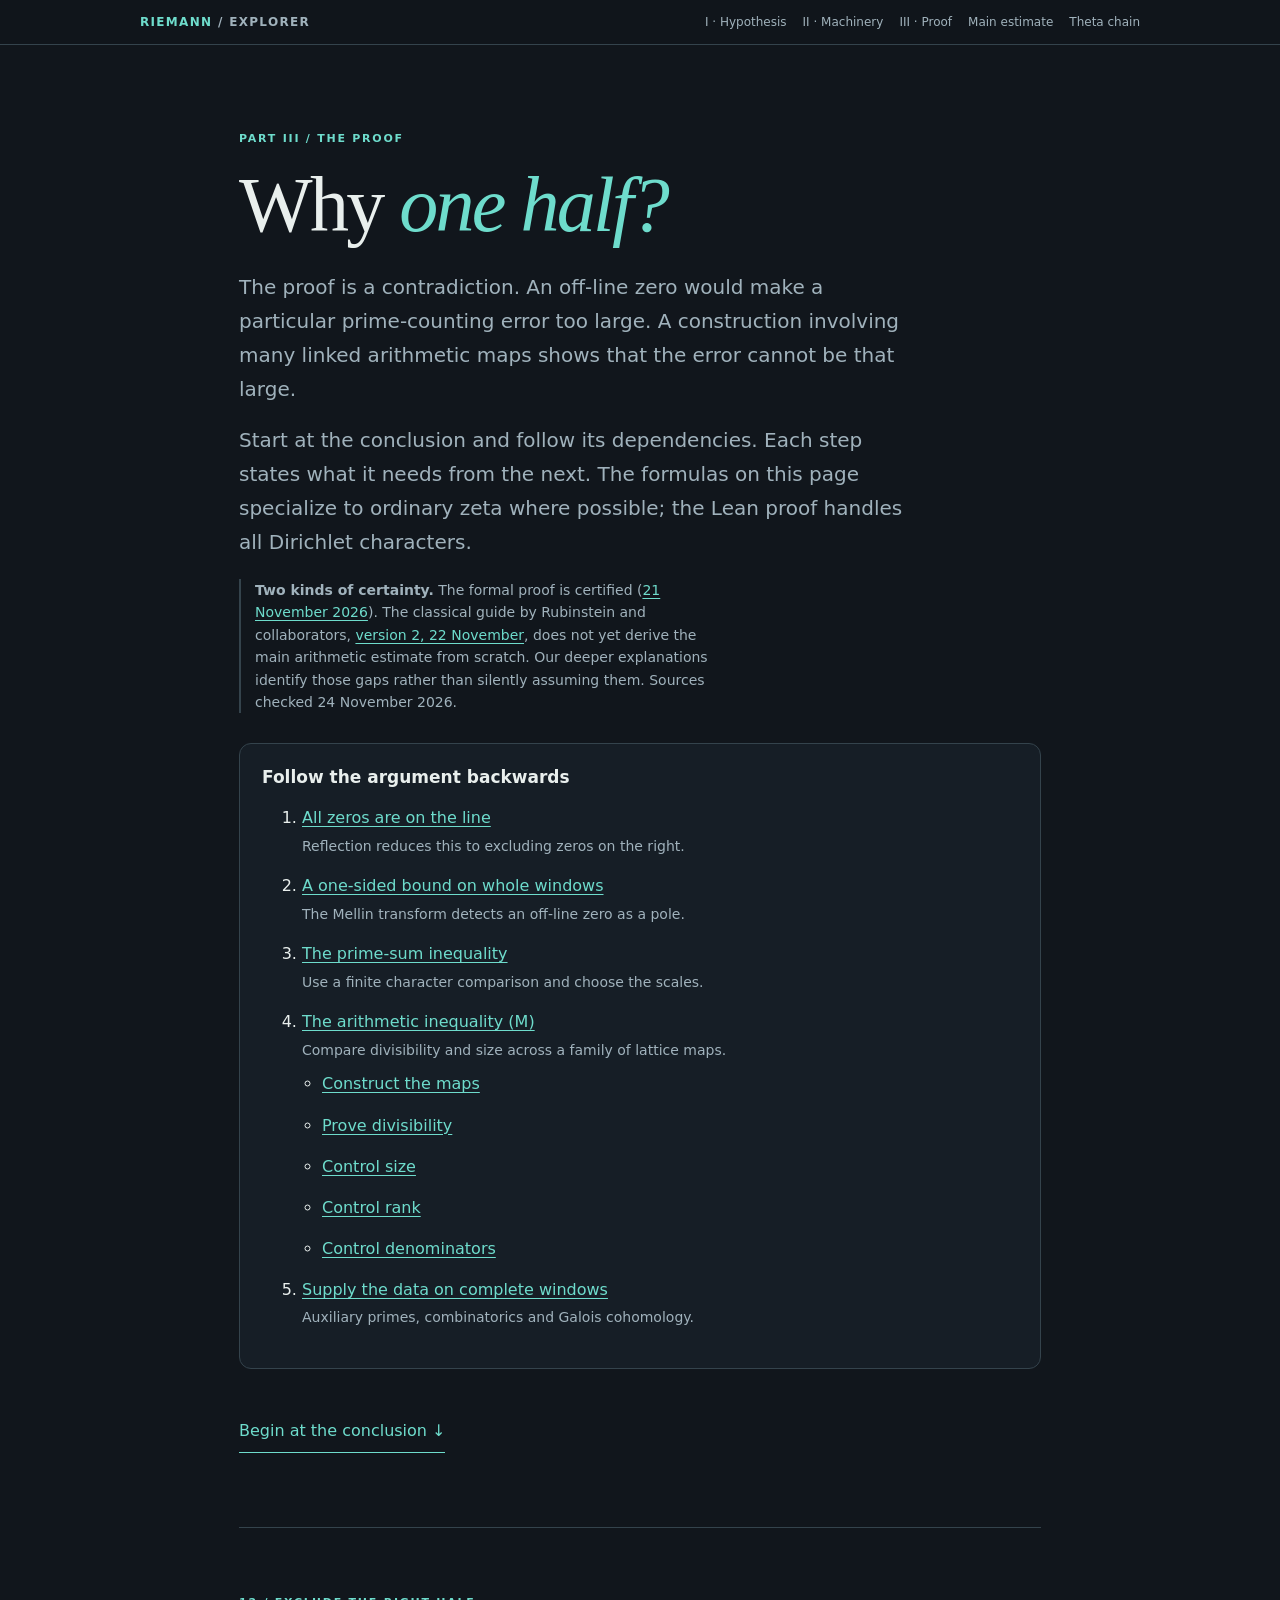
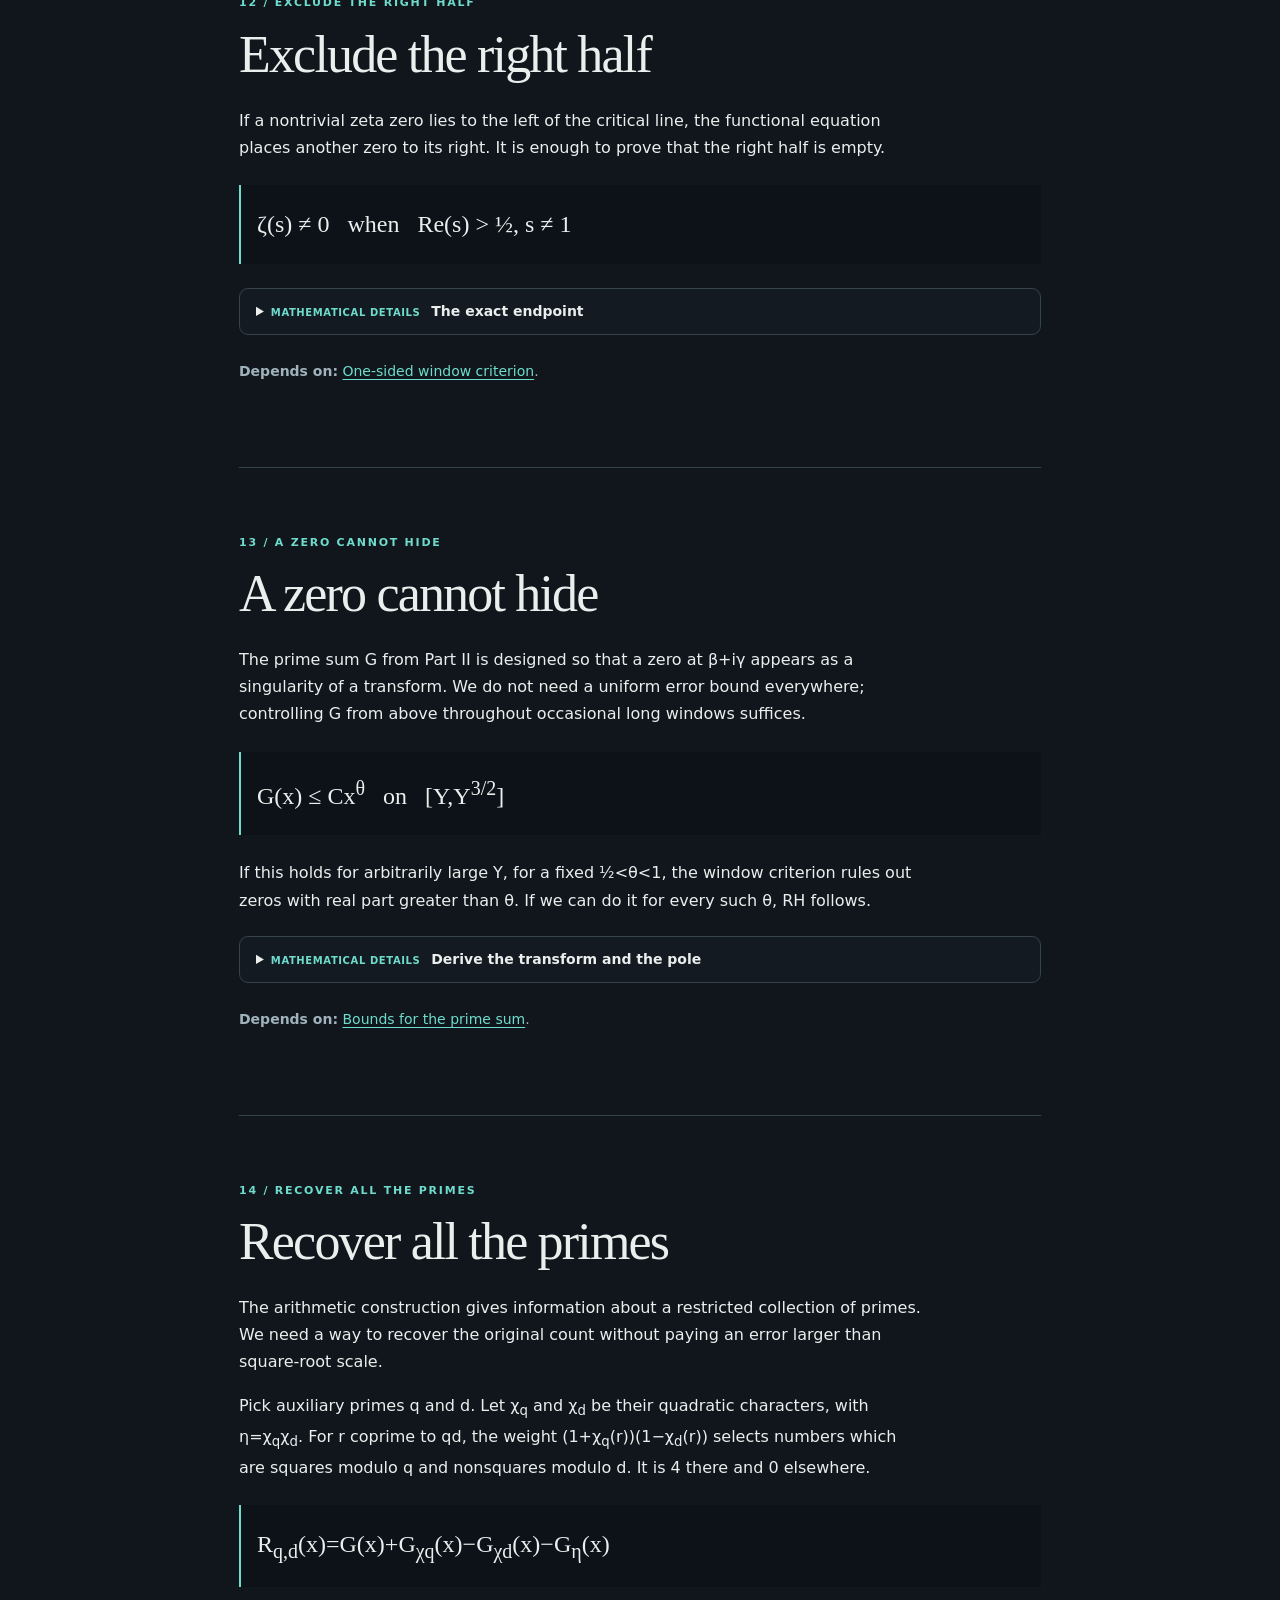
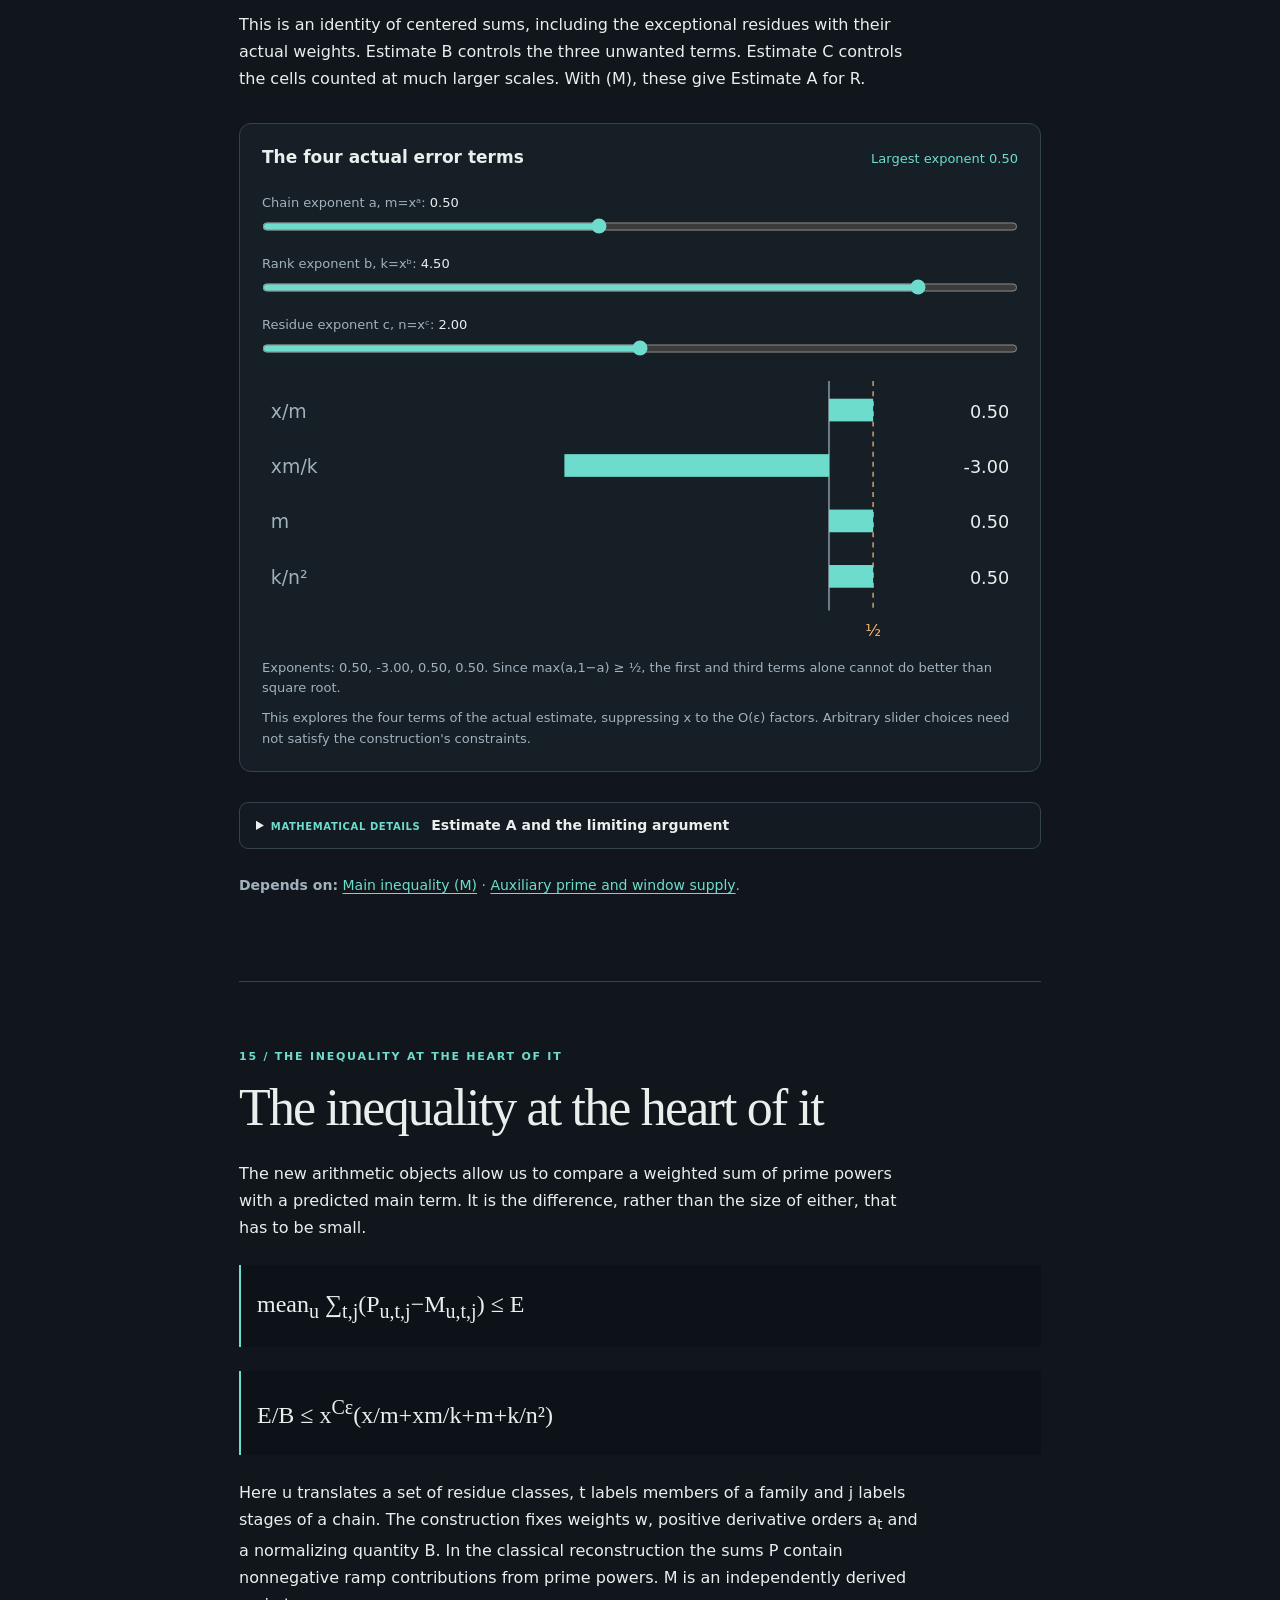
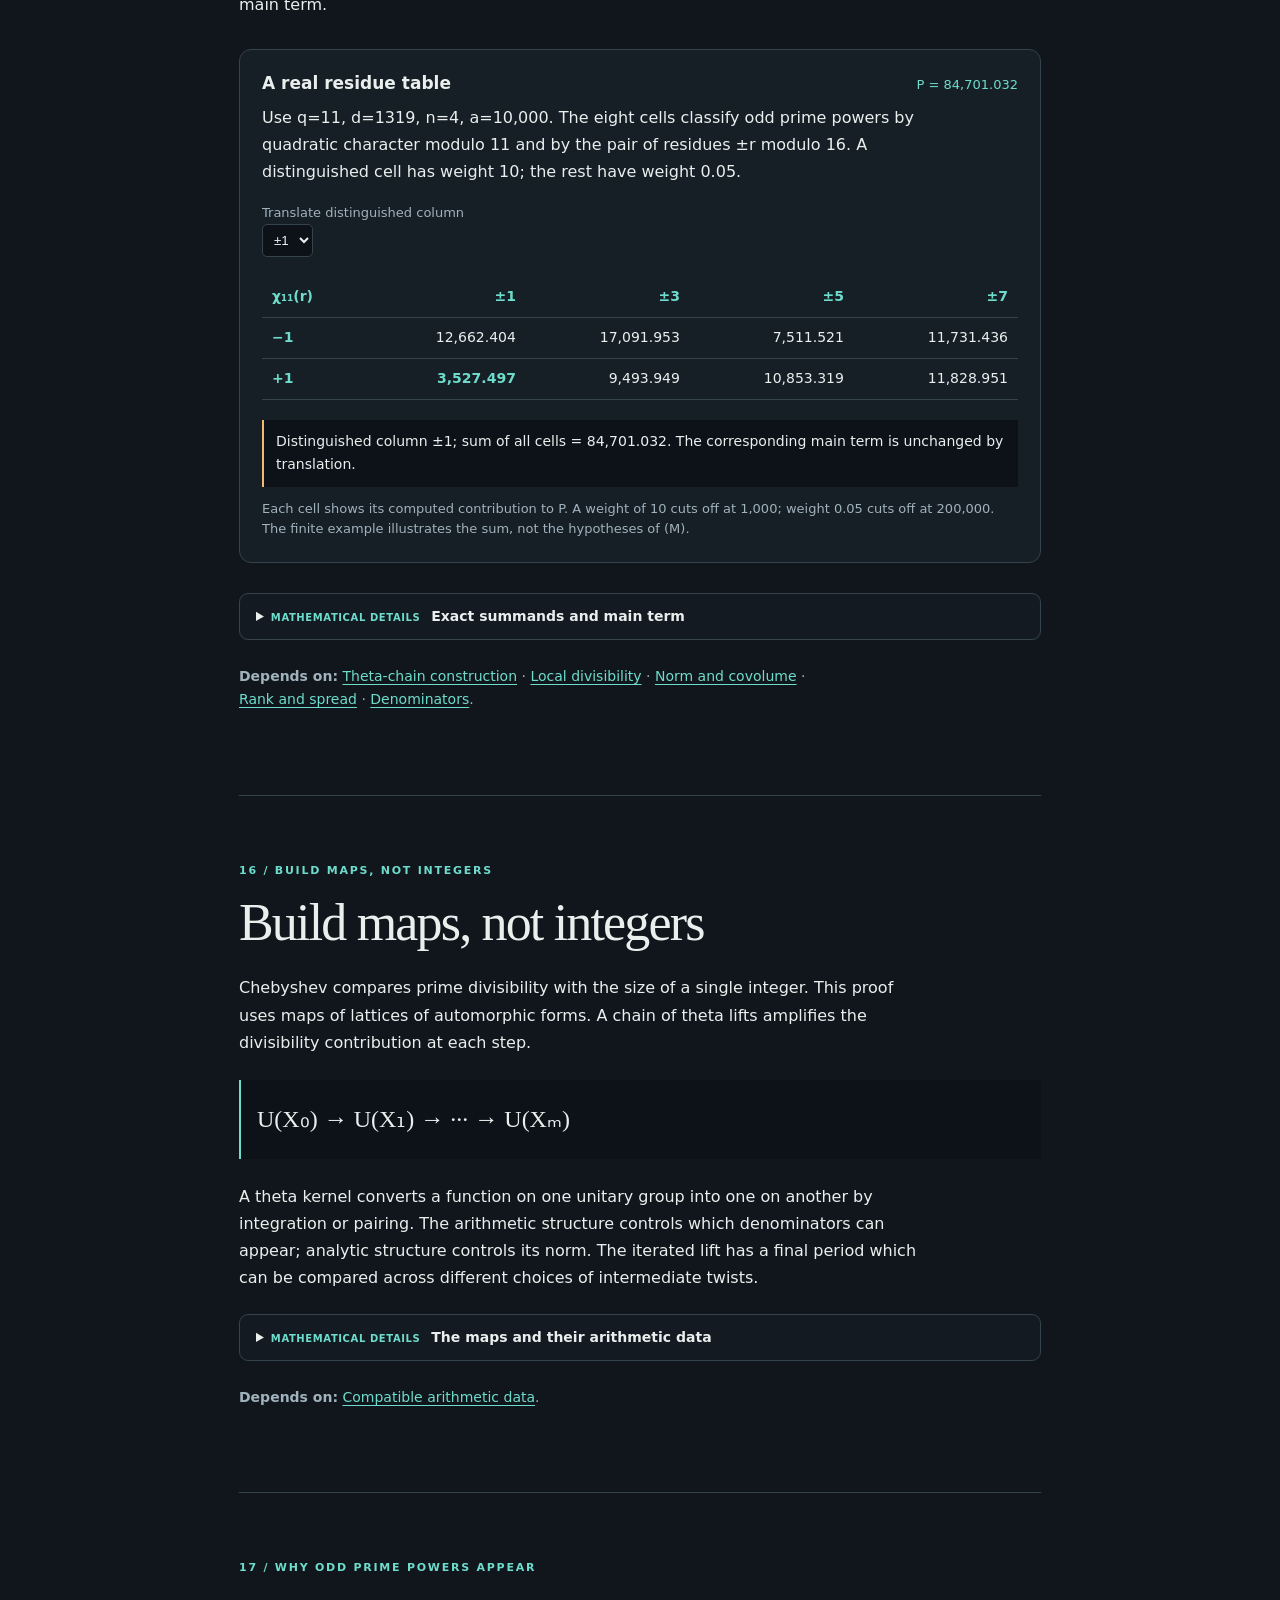
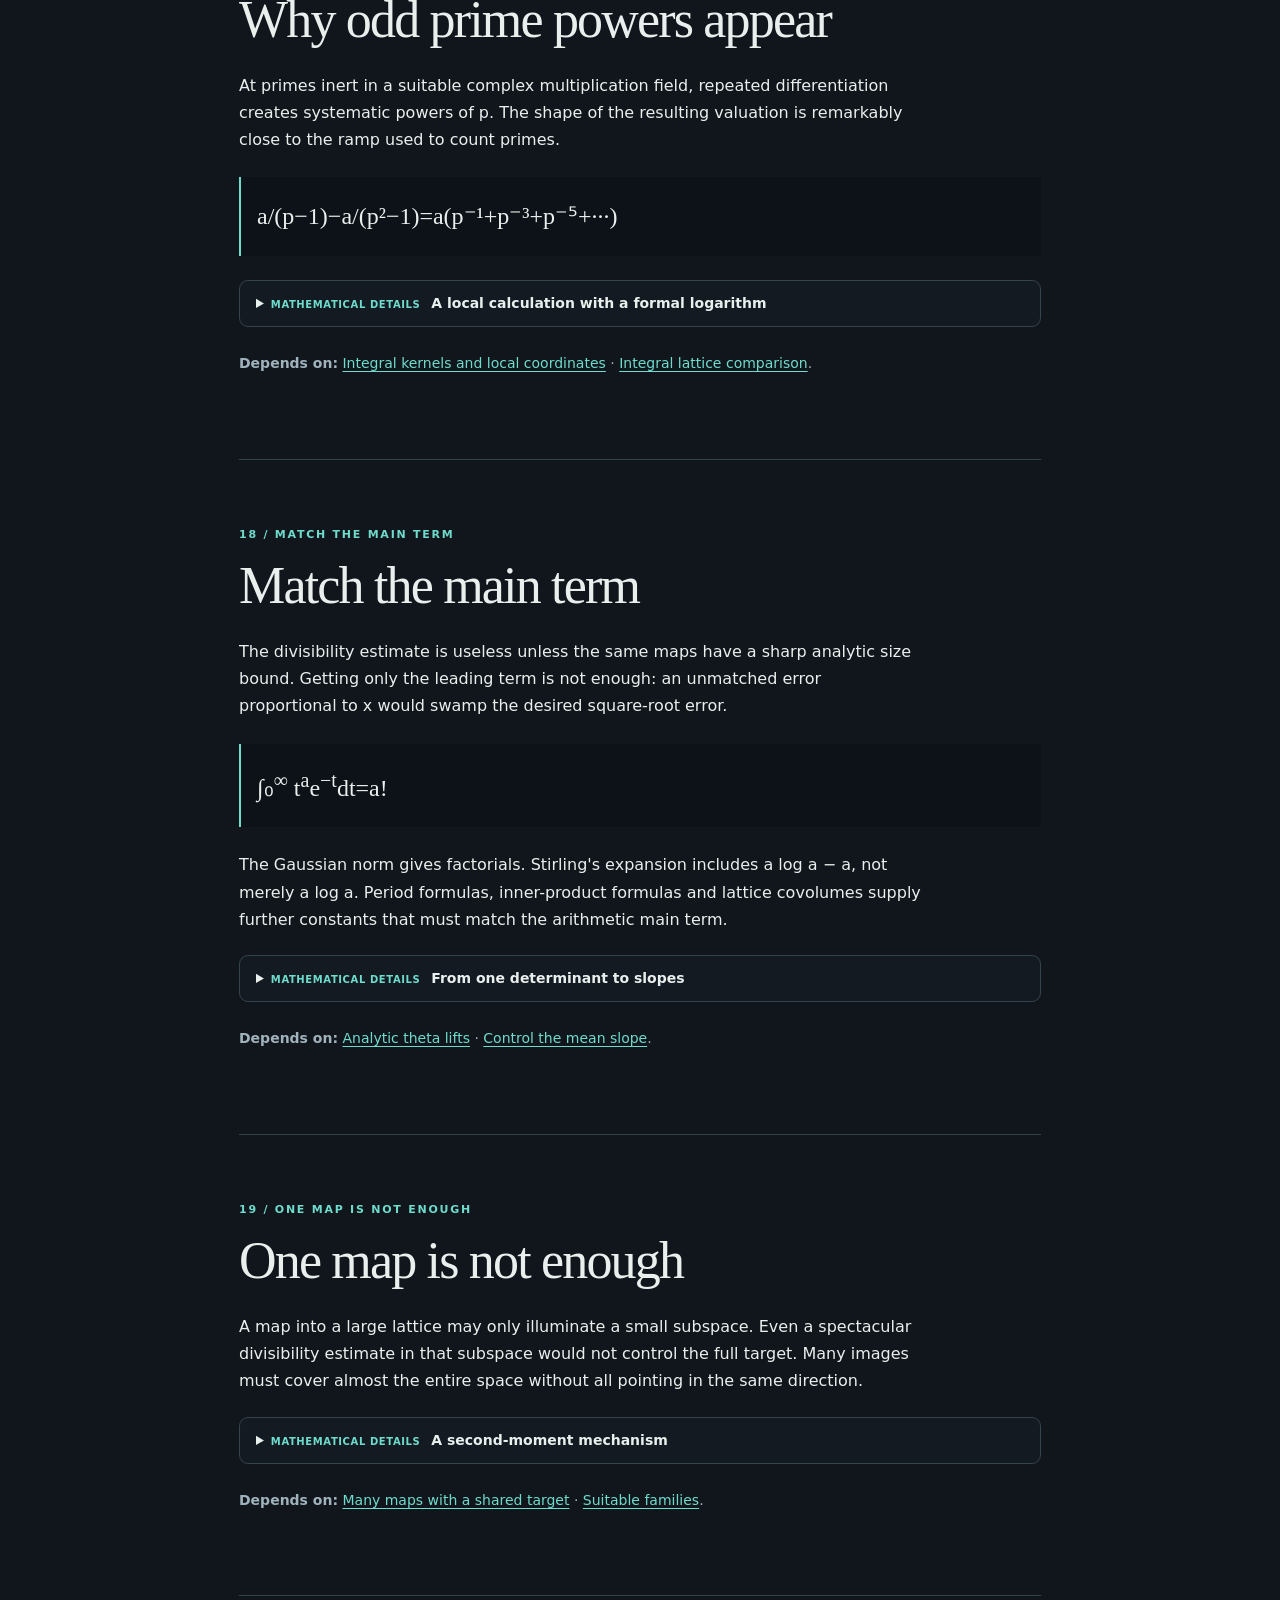
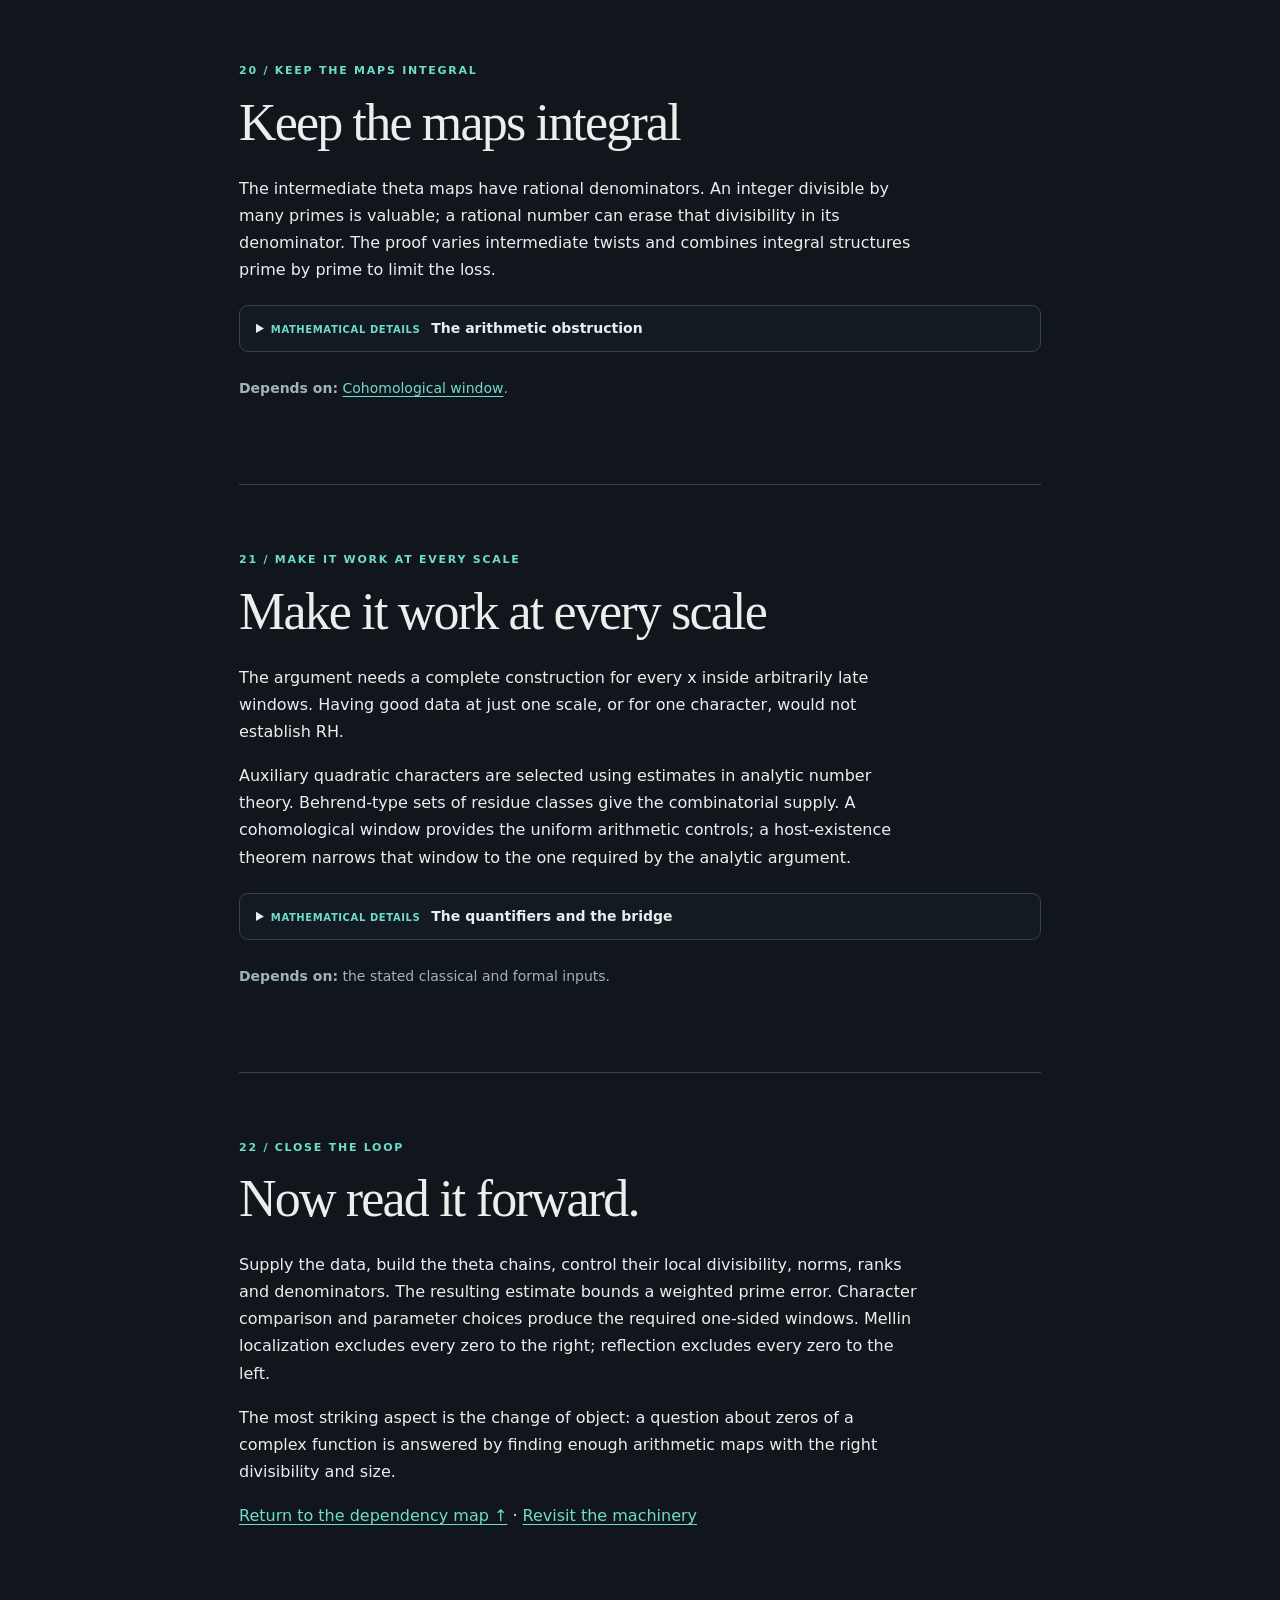
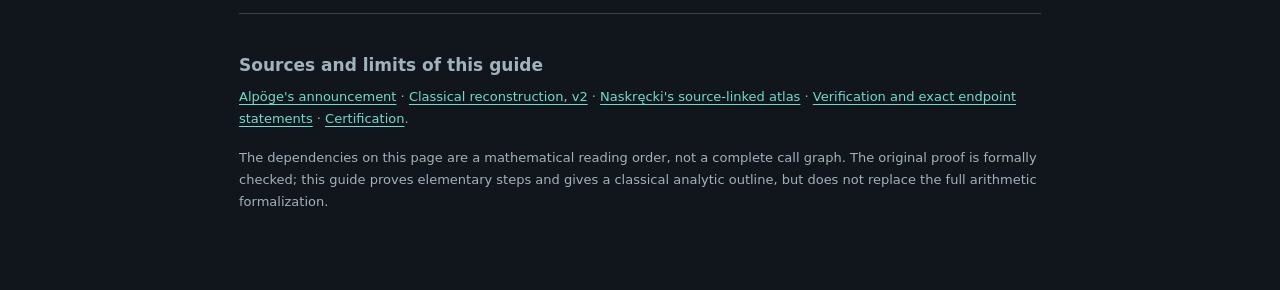
==== argument.html @ 4f03b00e "Focus on certified proof and add nested Phase III argument explorer" ====
<!DOCTYPE html><html lang="en"><head><meta charset="utf-8"><meta name="viewport" content="width=device-width,initial-scale=1"><meta name="theme-color" content="#11161c"><title>Riemann — The proof</title><link rel="stylesheet" href="./style.css"></head><body><header class="top"><a class="brand" href="./index.html">RIEMANN<span> / EXPLORER</span></a><nav aria-label="Proof chapters"><a href="./index.html">I · Hypothesis</a><a href="./proof.html">II · Machinery</a><a href="#route">III · Proof</a><a href="#comparison">Main estimate</a><a href="#theta-chain">Theta chain</a></nav></header><main>
<section class="hero" id="route"><div class="eyebrow">PART III / THE PROOF</div><h1>Why <em>one half?</em></h1><p>The proof is a contradiction. An off-line zero would make a particular prime-counting error too large. A construction involving many linked arithmetic maps shows that the error cannot be that large.</p><p>Start at the conclusion and follow its dependencies. Each step states what it needs from the next. The formulas on this page specialize to ordinary zeta where possible; the Lean proof handles all Dirichlet characters.</p><div class="reading-guide"><p><strong>Two kinds of certainty.</strong> The formal proof is certified (<a href="https://leanprover-community.github.io/blog/posts/riemann-hypothesis/">21 November 2026</a>). The classical guide by Rubinstein and collaborators, <a href="https://www.math.uwaterloo.ca/~mrubinst/alpoge_claude_grh/zeta-paper_v2.pdf">version 2, 22 November</a>, does not yet derive the main arithmetic estimate from scratch. Our deeper explanations identify those gaps rather than silently assuming them. Sources checked 24 November 2026.</p></div>
<div class="lab" id="dependency-map"><h3>Follow the argument backwards</h3><ol class="proof-route"><li><a href="#conclusion">All zeros are on the line</a><p>Reflection reduces this to excluding zeros on the right.</p></li><li><a href="#window">A one-sided bound on whole windows</a><p>The Mellin transform detects an off-line zero as a pole.</p></li><li><a href="#comparison">The prime-sum inequality</a><p>Use a finite character comparison and choose the scales.</p></li><li><a href="#main-inequality">The arithmetic inequality (M)</a><p>Compare divisibility and size across a family of lattice maps.</p><ul><li><a href="#theta-chain">Construct the maps</a></li><li><a href="#local-gain">Prove divisibility</a></li><li><a href="#size">Control size</a></li><li><a href="#rank">Control rank</a></li><li><a href="#denominators">Control denominators</a></li></ul></li><li><a href="#hosts">Supply the data on complete windows</a><p>Auxiliary primes, combinatorics and Galois cohomology.</p></li></ol></div><a class="begin" href="#conclusion">Begin at the conclusion ↓</a></section>
<section id="conclusion"><div class="eyebrow">12 / EXCLUDE THE RIGHT HALF</div><h2>Exclude the right half</h2><p>If a nontrivial zeta zero lies to the left of the critical line, the functional equation places another zero to its right. It is enough to prove that the right half is empty.</p><div class="equation">ζ(s) ≠ 0 &nbsp; when &nbsp; Re(s) &gt; ½, s ≠ 1</div><details class="depth"><summary><span class="depth-tag">Mathematical details</span> The exact endpoint</summary><div class="depth-content"><p>The completed function ξ(s)=½s(s−1)π<sup>−s/2</sup>Γ(s/2)ζ(s) obeys ξ(s)=ξ(1−s). Its zeros are precisely the nontrivial zeros of ζ. Nonvanishing on the right therefore forces Re(s)=½. For Dirichlet functions the functional equation pairs a character with its conjugate. Imprimitive functions differ by finitely many factors 1−χ(p)p<sup>−s</sup>; these cannot vanish for Re(s)&gt;0 because |χ(p)p<sup>−s</sup>|&lt;1.</p><p>The five exported statements and their exact scope are recorded by <a href="https://math.mit.edu/~drew/grh/">Sutherland</a>. They do not establish GRH for all automorphic L-functions.</p><details class="derivation source"><summary>Lean declarations and review status</summary><div class="depth-content"><p><a href="https://github.com/leanprover-community/riemann-hypothesis/blob/40e56bab026552e089d7afcfeff08d2defb9c005/src/Main.lean#L4-L4"><code>riemannHypothesis</code> ↗</a><br><span class="fine">Checked by two kernels — reading project's audit.</span></p><pre>theorem riemannHypothesis : RiemannHypothesis</pre><p><a href="https://github.com/leanprover-community/riemann-hypothesis/blob/40e56bab026552e089d7afcfeff08d2defb9c005/src/Formalism/GammaFactorNonvanishing/RhOfRight.lean#L5-L62"><code>Formalism.VW.rh_of_right</code> ↗</a><br><span class="fine">Kernel-checked at the archive pin — reading project's audit.</span></p><pre>theorem Formalism.VW.rh_of_right (hz : ∀ s : ℂ, 1 / 2 &lt; s.re → s ≠ 1 → riemannZeta s ≠ 0) : RiemannHypothesis</pre><p><a href="https://github.com/leanprover-community/riemann-hypothesis/blob/40e56bab026552e089d7afcfeff08d2defb9c005/src/Development/AutomorphicArithmetic/CharacterBoxes/ClaimStrip.lean#L7-L21"><code>Claim.factor_ne_zero</code> ↗</a><br><span class="fine">Inside a checked closure — reading project's audit.</span></p><pre>theorem factor_ne_zero {M : ℕ} (ψ : DirichletCharacter ℂ M) {s : ℂ} (hs : 0 &lt; s.re) (p : ℕ)
    (hp : p.Prime) : (1 : ℂ) - ψ p * (p : ℂ) ^ (-s) ≠ 0</pre><p><a href="https://github.com/leanprover-community/riemann-hypothesis/blob/40e56bab026552e089d7afcfeff08d2defb9c005/src/Development/AutomorphicArithmetic/CharacterBoxes/MainConclusion.lean#L10-L11"><code>UpperTheory.FinalTheorems.everyCharacter</code> ↗</a><br><span class="fine">Source-read — reading project's audit.</span></p><pre>theorem UpperTheory.FinalTheorems.everyCharacter : UpperTheory.EveryCharacter</pre><p class="fine">Declaration locations and individual audit labels from the <a href="https://nasqret.github.io/riemann-rev/atlas/">Naskręcki reading atlas</a>, archive pin <code>40e56bab0265</code>. Not a fresh kernel replay by this website.</p></div></details></div></details><p class="proof-deps"><strong>Depends on:</strong> <a href="#window">One-sided window criterion</a>.</p></section>
<section id="window"><div class="eyebrow">13 / A ZERO CANNOT HIDE</div><h2>A zero cannot hide</h2><p>The prime sum G from Part II is designed so that a zero at β+iγ appears as a singularity of a transform. We do not need a uniform error bound everywhere; controlling G from above throughout occasional long windows suffices.</p><div class="equation">G(x) ≤ Cx<sup>θ</sup> &nbsp; on &nbsp; [Y,Y<sup>3/2</sup>]</div><p>If this holds for arbitrarily large Y, for a fixed ½&lt;θ&lt;1, the window criterion rules out zeros with real part greater than θ. If we can do it for every such θ, RH follows.</p><details class="depth"><summary><span class="depth-tag">Mathematical details</span> Derive the transform and the pole</summary><div class="depth-content"><p>For Re(s)&gt;1 integrate each ramp separately:</p><div class="equation">∫<sub>n</sub><sup>∞</sup>(x/n−1)x<sup>−s−1</sup>dx = n<sup>−s</sup>/[s(s−1)]</div><div class="equation">F(s)=−ζ′(s)/[s(s−1)ζ(s)]−1/(s−1)²+(1+γ)/(s−1)</div><p>The last two terms remove the singularity at 1. At a zero ρ of order ν, write ζ(s)=(s−ρ)<sup>ν</sup>h(s), h(ρ)≠0. Then ζ′/ζ=ν/(s−ρ)+h′/h. The transform has residue −ν/[ρ(ρ−1)]. In the general positive family of characters the numerator is a positive weighted sum of multiplicities, so the pole cannot disappear.</p><details class="derivation"><summary>Why windows are enough — classical proof outline</summary><div class="depth-content"><p>Set u=log x, g(u)=G(e<sup>u</sup>), and A<sub>j</sub>(s)=(−1)<sup>j</sup>F<sup>(j)</sup>(s)/j!. For a large real σ, the integral weight is u<sup>j</sup>e<sup>−σu</sup>/j!. At U=log Y choose j near 5(σ−2)U/4. The weight after using the global estimate |g(u)|≪e<sup>2u</sup> concentrates exponentially in [U,3U/2].</p><div class="equation">|A<sub>j</sub>(σ+it)|+A<sub>j</sub>(σ) ≤ 2∫ max(g(u),0)u<sup>j</sup>e<sup>−σu</sup>/j! du</div><p>Only the positive part of g is needed. The window bound controls the integral inside; the exponentially small tails control the rest. Along these j the right-hand side is O((σ−θ)<sup>−j</sup>) for σ sufficiently large. If a pole lies beyond θ, choose a center z=σ+it with a unique nearest pole at distance d&lt;min(σ−θ, distance from σ to its nearest pole). This is possible by moving t near the height of a suitable nonreal pole. Pick r strictly between d and that minimum. The pole contributes a term of order d<sup>−j</sup>; after subtracting it, Cauchy's estimate bounds the remainder and |A<sub>j</sub>(σ)| by O(r<sup>−j</sup>). As d&lt;r&lt;σ−θ the two bounds contradict one another for large j.</p><p>This is the ordinary-zeta classical argument, with constants and tail estimates in <a href="https://www.math.uwaterloo.ca/~mrubinst/alpoge_claude_grh/zeta-paper_v2.pdf#page=30">Part II §1 ↗</a>; the Lean route is not literally this derivation. See <a href="./proof.html#windows">the localization experiment</a>.</p></div></details><details class="derivation source"><summary>Lean declarations and review status</summary><div class="depth-content"><p><a href="https://github.com/leanprover-community/riemann-hypothesis/blob/40e56bab026552e089d7afcfeff08d2defb9c005/src/Development/AutomorphicArithmetic/DedekindLFunctions/LandauTheorems/poleData.lean#L248-L259"><code>Deduction.poleData</code> ↗</a><br><span class="fine">Kernel-checked at the archive pin — reading project's audit.</span></p><pre>theorem poleData (F : CharFamily) : ∃ Φ : ℂ → ℂ, PoleData (gm F) Φ (zeroSet F)</pre><p><a href="https://github.com/leanprover-community/riemann-hypothesis/blob/40e56bab026552e089d7afcfeff08d2defb9c005/src/Development/AutomorphicArithmetic/DedekindLFunctions/LandauTheorems/ZeroFreeOfRpowWindow.lean#L11-L14"><code>Deduction.zeroFree_of_rpow_window</code> ↗</a><br><span class="fine">Kernel-checked at the archive pin — reading project's audit.</span></p><pre>theorem zeroFree_of_rpow_window (F : CharFamily) {θ δ C : ℝ} (hθ : 0 &lt; θ) (hθ1 : θ &lt; 1) (hδ : 0 &lt; δ)
    (h : ∀ Y₀ : ℝ, ∃ Y : ℝ, Y₀ ≤ Y ∧ ∀ y ∈ Set.Icc Y (Y ^ (1 + δ)), Gm F y ≤ C * y ^ θ) :
    ZeroFree F θ</pre><p><a href="https://github.com/leanprover-community/riemann-hypothesis/blob/40e56bab026552e089d7afcfeff08d2defb9c005/src/Development/AutomorphicArithmetic/PrimitiveCosets/Imports.lean#L8-L19"><code>UpperTheory.Comparison₂.formB</code> ↗</a><br><span class="fine">Inside a checked closure — reading project's audit.</span></p><pre>theorem UpperTheory.Comparison₂.formB :
    ∀ Λ : Level, Λ.FormB</pre><p class="fine">Declaration locations and individual audit labels from the <a href="https://nasqret.github.io/riemann-rev/atlas/">Naskręcki reading atlas</a>, archive pin <code>40e56bab0265</code>. Not a fresh kernel replay by this website.</p></div></details></div></details><p class="proof-deps"><strong>Depends on:</strong> <a href="#comparison">Bounds for the prime sum</a>.</p></section>
<section id="comparison"><div class="eyebrow">14 / RECOVER ALL THE PRIMES</div><h2>Recover all the primes</h2><p>The arithmetic construction gives information about a restricted collection of primes. We need a way to recover the original count without paying an error larger than square-root scale.</p><p>Pick auxiliary primes q and d. Let χ<sub>q</sub> and χ<sub>d</sub> be their quadratic characters, with η=χ<sub>q</sub>χ<sub>d</sub>. For r coprime to qd, the weight (1+χ<sub>q</sub>(r))(1−χ<sub>d</sub>(r)) selects numbers which are squares modulo q and nonsquares modulo d. It is 4 there and 0 elsewhere.</p><div class="equation">R<sub>q,d</sub>(x)=G(x)+G<sub>χq</sub>(x)−G<sub>χd</sub>(x)−G<sub>η</sub>(x)</div><p>This is an identity of centered sums, including the exceptional residues with their actual weights. Estimate B controls the three unwanted terms. Estimate C controls the cells counted at much larger scales. With (M), these give Estimate A for R.</p><div class="lab"><div class="labhead"><h3>The four actual error terms</h3><output id="cost-stat"></output></div><label for="cost-m">Chain exponent a, m=xᵃ: <output id="cost-m-val"></output></label><input id="cost-m" type="range" min="0.1" max="1" step=".01" value=".5"><label for="cost-k">Rank exponent b, k=xᵇ: <output id="cost-k-val"></output></label><input id="cost-k" type="range" min="1" max="5" step=".05" value="4.5"><label for="cost-n">Residue exponent c, n=xᶜ: <output id="cost-n-val"></output></label><input id="cost-n" type="range" min="1" max="3" step=".05" value="2"><svg id="cost-plot" viewBox="0 0 600 220" role="img" aria-label="Exponents of the four terms in Estimate A"></svg><p class="fine" id="cost-detail"></p><p class="fine">This explores the four terms of the actual estimate, suppressing x to the O(ε) factors. Arbitrary slider choices need not satisfy the construction's constraints.</p></div><details class="depth"><summary><span class="depth-tag">Mathematical details</span> Estimate A and the limiting argument</summary><div class="depth-content"><div class="equation">R<sub>q,d</sub>(x) ≪<sub>ε</sub> x<sup>Cε</sup>(x/m+xm/k+m+k/n²)</div><p>At m=x<sup>1/2+O(ε)</sup>, k=x<sup>9/2+O(ε)</sup>, n=x<sup>2+O(ε)</sup>, the four exponents are ½, −3, ½, ½ up to O(ε). Estimate B gives |G<sub>χ</sub>(x)|≤x<sup>1/2+ε</sup> for χ in the three twists. Thus G(x)≪<sub>ε</sub>x<sup>1/2+C′ε</sup> on the windows. Given a hypothetical β&gt;½, choose θ between ½ and β, then ε small enough that ½+C′ε&lt;θ. The constant is absorbed at sufficiently large x. No substitution ε=0 is justified or needed.</p><p><a href="https://www.math.uwaterloo.ca/~mrubinst/alpoge_claude_grh/zeta-paper_v2.pdf#page=33">Part II §3 ↗</a>, <a href="https://www.math.uwaterloo.ca/~mrubinst/alpoge_claude_grh/zeta-paper_v2.pdf#page=38">Part II §5 ↗</a>, <a href="https://www.math.uwaterloo.ca/~mrubinst/alpoge_claude_grh/zeta-paper_v2.pdf#page=61">Estimates B and C ↗</a>. In the full formal proof the corresponding comparison uses positive character families and an explicit exponent ½+(e<sub>D</sub>+e<sub>L</sub>+7)ε, with e<sub>D</sub>=2 and e<sub>L</sub>=0 in the final construction.</p><details class="derivation source"><summary>Lean declarations and review status</summary><div class="depth-content"><p><a href="https://github.com/leanprover-community/riemann-hypothesis/blob/40e56bab026552e089d7afcfeff08d2defb9c005/src/Development/AutomorphicArithmetic/PrimitiveCosets/CoreGm.lean#L12-L74"><code>UpperTheory.Comparison₂.core_gm</code> ↗</a><br><span class="fine">Kernel-checked at the archive pin — reading project's audit.</span></p><pre>theorem UpperTheory.Comparison₂.core_gm :
    ∀ (Λ : Level) (eD eL K cHH eK C eps : ℝ), 0 &lt; eps → ∃ x1 : ℝ, ∀ x ≥ x1, ∀ (φ : Frame) (H : HostAx φ) (TT : Finset φ.A),
      EAtH Λ H.toHostRaw TT x eps C → CoreAtH H.toHostRaw TT eD eL K cHH eK eps x →
        Λ.Gm x ≤ x ^ ((1 : ℝ) / 2 + (eD + eL + 7) * eps)</pre><p><a href="https://github.com/leanprover-community/riemann-hypothesis/blob/40e56bab026552e089d7afcfeff08d2defb9c005/src/Development/AutomorphicArithmetic/DedekindLFunctions/LandauTheorems/ChCore.lean#L343-L351"><code>Deduction.ch_core</code> ↗</a><br><span class="fine">Kernel-checked at the archive pin — reading project's audit.</span></p><pre>theorem ch_core (C ε CE Ko c M : ℝ) (hC : 0 ≤ C) (hε : 0 &lt; ε) (hc : |c| ≤ 1) : ∃ x1 : ℝ, ∀ x ≥ x1,
    ∀ (H : Type) [AddCommGroup H] [Fintype H] [DecidableEq H] (m : ℕ) (D : ArithData H) (S : Finset ℕ)
      (ell : AddChar (E0 × H) ℂ → ℂ) (N : ℕ) (TT T2 : Finset H) (a : H → ℝ) (w : H → Fin m → E0 × H → ℝ)
      (b b' k aE η X' θ : ℝ) (A0 : AddSubgroup H) (Kp : Finset (AddChar (E0 × H) ℂ)),
      HostFactsS D S → 0 &lt; b → 0 ≤ aE → 0 &lt; k → (m : ℝ) ≤ x ^ ((1 : ℝ) / 2 + ε / 2) → x * m ≤ k →
      SizesA A0 TT T2 a w N x b b' η X' θ → ThinScales D ell X' θ → CostWindows x (fPl H) b η θ →
      RestSize ε x (Fintype.card H) TT.card T2.card m b k aE → (∀ s ∈ T2, s ∈ A0) → CharsA ell A0 Kp TT c M Ko CE ε x →
      (∀ u ∈ A0, gapA D N ell TT a w u ≤ x ^ (C * ε) * errorBracketSizeWindows x ε (Fintype.card H) TT.card T2.card m b k aE) →
      GmA D ell Kp c x ≤ x ^ ((1 : ℝ) / 2 + (C + 3) * ε) + SigA D ell A0 Kp x</pre><p><a href="https://github.com/leanprover-community/riemann-hypothesis/blob/40e56bab026552e089d7afcfeff08d2defb9c005/src/Development/AutomorphicArithmetic/DedekindLFunctions/LandauTheorems/ChTop.lean#L37-L72"><code>Deduction.ch_top</code> ↗</a><br><span class="fine">Kernel-checked at the archive pin — reading project's audit.</span></p><pre>theorem ch_top {H : Type} [AddCommGroup H] [Fintype H] [DecidableEq H] {U0 : Type} [Fintype U0] {W : U0 → Type} [∀ u0, Fintype (W u0)] [∀ u0, Nonempty (W u0)]
    {Top : Type} [Fintype Top] {m f : ℕ} (Dd : Data U0 W Top m f) (tr : U0 → H) (C : Consts) (Xpp eK K : ℝ)
    (D : ArithData H) (ell : AddChar (E0 × H) ℂ → ℂ) (N : ℕ) (TT T2 : Finset H) (a : H → ℝ)
    (w : H → Fin m → E0 × H → ℝ) (eT : Top ≃ TT) (eP : Fin f ≃ PhiSet (H := H))
    (h1 : IdentU Dd tr D N ell TT a w eT eP) (h2 : SizeData₂ Dd C Xpp) (h3 : ErrWindows Dd C Xpp eK K) (h4 : BNBoundsU Dd T2)
    (h5 : LargeX Dd.x Dd.ε K C.cHH eK) (u : U0) :
    gapA D N ell TT a w (tr u) ≤
      Dd.x ^ (CErr C * Dd.ε) * errorBracketSizeWindows Dd.x Dd.ε (Fintype.card H) TT.card T2.card m Dd.b Dd.k Dd.a</pre><p><a href="https://github.com/leanprover-community/riemann-hypothesis/blob/40e56bab026552e089d7afcfeff08d2defb9c005/src/Development/AutomorphicArithmetic/PrimitiveCosets/LevelGmLeOnFamilyScales.lean#L28-L30"><code>UpperTheory.Comparison₂.level_gm_le_on_family_scales</code> ↗</a><br><span class="fine">Inside a checked closure — reading project's audit.</span></p><pre>theorem level_gm_le_on_family_scales (Λ : Level) :
    ChebyshevInequalityOnWindows (Fam := FamP) (fun Fm =&gt; Fm.toFamCore) (fun Fm =&gt; ChainTied Fm) Λ</pre><p class="fine">Declaration locations and individual audit labels from the <a href="https://nasqret.github.io/riemann-rev/atlas/">Naskręcki reading atlas</a>, archive pin <code>40e56bab0265</code>. Not a fresh kernel replay by this website.</p></div></details></div></details><p class="proof-deps"><strong>Depends on:</strong> <a href="#main-inequality">Main inequality (M)</a> · <a href="#hosts">Auxiliary prime and window supply</a>.</p></section>
<section id="main-inequality"><div class="eyebrow">15 / THE INEQUALITY AT THE HEART OF IT</div><h2>The inequality at the heart of it</h2><p>The new arithmetic objects allow us to compare a weighted sum of prime powers with a predicted main term. It is the difference, rather than the size of either, that has to be small.</p><div class="equation">mean<sub>u</sub> ∑<sub>t,j</sub>(P<sub>u,t,j</sub>−M<sub>u,t,j</sub>) ≤ E</div><div class="equation">E/B ≤ x<sup>Cε</sup>(x/m+xm/k+m+k/n²)</div><p>Here u translates a set of residue classes, t labels members of a family and j labels stages of a chain. The construction fixes weights w, positive derivative orders a<sub>t</sub> and a normalizing quantity B. In the classical reconstruction the sums P contain nonnegative ramp contributions from prime powers. M is an independently derived main term.</p><div class="lab"><div class="labhead"><h3>A real residue table</h3><output id="cell-stat"></output></div><p>Use q=11, d=1319, n=4, a=10,000. The eight cells classify odd prime powers by quadratic character modulo 11 and by the pair of residues ±r modulo 16. A distinguished cell has weight 10; the rest have weight 0.05.</p><label for="cell-u">Translate distinguished column</label><select id="cell-u"><option value="1">±1</option><option value="3">±3</option><option value="5">±5</option><option value="7">±7</option></select><div class="table-wrap"><table class="number-table"><thead><tr><th>χ₁₁(r)</th><th>±1</th><th>±3</th><th>±5</th><th>±7</th></tr></thead><tbody id="cell-body"></tbody></table></div><p class="readout" id="cell-detail"></p><p class="fine">Each cell shows its computed contribution to P. A weight of 10 cuts off at 1,000; weight 0.05 cuts off at 200,000. The finite example illustrates the sum, not the hypotheses of (M).</p></div><details class="depth"><summary><span class="depth-tag">Mathematical details</span> Exact summands and main term</summary><div class="depth-content"><div class="equation">P=∑<sub>p,h</sub>(1−χ<sub>d</sub>(p<sup>h</sup>)) log p · (a/p<sup>h</sup>−w<sub>cell</sub>)<sub>+</sub></div><div class="equation">M=a(log a−1−γ+c<sub>χd</sub>−mean(log w))</div><p>Here p is odd and p≠q, z<sub>+</sub>=max(z,0), c<sub>χd</sub>=L′(1,χ<sub>d</sub>)/L(1,χ<sub>d</sub>). In the full data set B=|T|mbδ/2, with δ=|T₂|/n. The sample takes one table, one stage, t=1; its fractional weights are for illustration only. See <a href="https://www.math.uwaterloo.ca/~mrubinst/alpoge_claude_grh/zeta-paper_v2.pdf#page=35">Part II §4, equations II.11–II.19 ↗</a>. The crucial part is proving the upper bound on the difference, with the correct linear term and control of all losses.</p><p><a href="https://www.math.uwaterloo.ca/~mrubinst/alpoge_claude_grh/zeta-paper_v2.pdf#page=193">Part III §III.11 ↗</a> establishes (M) conditional on twelve numbered inputs H0–H11 at a scale; H12 ensures the correct data across windows. These are not missing axioms in the certified formal proof. They are precisely the parts still being reconstructed in classical language.</p><details class="derivation source"><summary>Lean declarations and review status</summary><div class="depth-content"><p><a href="https://github.com/leanprover-community/riemann-hypothesis/blob/40e56bab026552e089d7afcfeff08d2defb9c005/src/Development/AutomorphicArithmetic/DedekindLFunctions/LandauTheorems/ChTop.lean#L37-L72"><code>Deduction.ch_top</code> ↗</a><br><span class="fine">Kernel-checked at the archive pin — reading project's audit.</span></p><pre>theorem ch_top {H : Type} [AddCommGroup H] [Fintype H] [DecidableEq H] {U0 : Type} [Fintype U0] {W : U0 → Type} [∀ u0, Fintype (W u0)] [∀ u0, Nonempty (W u0)]
    {Top : Type} [Fintype Top] {m f : ℕ} (Dd : Data U0 W Top m f) (tr : U0 → H) (C : Consts) (Xpp eK K : ℝ)
    (D : ArithData H) (ell : AddChar (E0 × H) ℂ → ℂ) (N : ℕ) (TT T2 : Finset H) (a : H → ℝ)
    (w : H → Fin m → E0 × H → ℝ) (eT : Top ≃ TT) (eP : Fin f ≃ PhiSet (H := H))
    (h1 : IdentU Dd tr D N ell TT a w eT eP) (h2 : SizeData₂ Dd C Xpp) (h3 : ErrWindows Dd C Xpp eK K) (h4 : BNBoundsU Dd T2)
    (h5 : LargeX Dd.x Dd.ε K C.cHH eK) (u : U0) :
    gapA D N ell TT a w (tr u) ≤
      Dd.x ^ (CErr C * Dd.ε) * errorBracketSizeWindows Dd.x Dd.ε (Fintype.card H) TT.card T2.card m Dd.b Dd.k Dd.a</pre><p><a href="https://github.com/leanprover-community/riemann-hypothesis/blob/40e56bab026552e089d7afcfeff08d2defb9c005/src/Development/AutomorphicArithmetic/ThetaCorrespondence/ThetaPairLifts/ThirdPlaceSeries/TopShape.lean#L33-L55"><code>UpperTheory.Top.shape_closed_link_n_of_green</code> ↗</a><br><span class="fine">Source-read — reading project's audit.</span></p><pre>theorem UpperTheory.Top.shape_closed_link_n_of_green : GlobalTheory.GLq.Green → _root_.GlobalTheory.Fc.TopShapeAlt True True (fun 𝒞 =&gt; Closed 𝒞 fun Fm _ =&gt; LinkN Fm) UpperTheory.Top.TopG</pre><p><a href="https://github.com/leanprover-community/riemann-hypothesis/blob/40e56bab026552e089d7afcfeff08d2defb9c005/src/Development/AbelianVarietyTheory/Definitions/GlobalTwisting/PairRowIffQdRows.lean#L28-L32"><code>GlobalTheory.EX.RankVal</code> ↗</a><br><span class="fine">Source-read — reading project's audit.</span></p><pre>def RankVal (s : Scale) (R : Ranks) : Prop</pre><p class="fine">Declaration locations and individual audit labels from the <a href="https://nasqret.github.io/riemann-rev/atlas/">Naskręcki reading atlas</a>, archive pin <code>40e56bab0265</code>. Not a fresh kernel replay by this website.</p></div></details></div></details><p class="proof-deps"><strong>Depends on:</strong> <a href="#theta-chain">Theta-chain construction</a> · <a href="#local-gain">Local divisibility</a> · <a href="#size">Norm and covolume</a> · <a href="#rank">Rank and spread</a> · <a href="#denominators">Denominators</a>.</p></section>
<section id="theta-chain"><div class="eyebrow">16 / BUILD MAPS, NOT INTEGERS</div><h2>Build maps, not integers</h2><p>Chebyshev compares prime divisibility with the size of a single integer. This proof uses maps of lattices of automorphic forms. A chain of theta lifts amplifies the divisibility contribution at each step.</p><div class="equation">U(X₀) → U(X₁) → ··· → U(Xₘ)</div><p>A theta kernel converts a function on one unitary group into one on another by integration or pairing. The arithmetic structure controls which denominators can appear; analytic structure controls its norm. The iterated lift has a final period which can be compared across different choices of intermediate twists.</p><details class="depth"><summary><span class="depth-tag">Mathematical details</span> The maps and their arithmetic data</summary><div class="depth-content"><p>In the classical reconstruction, each word w specifies successive choices of characters and maps. Its composite β<sub>w</sub> maps a glued source lattice Λ<sub>w</sub><sup>gl</sup> into a common target R<sup>∨</sup>. The architecture uses the same target for a family of maps, which is essential for the rank comparison below. The local theta packages, identities of integrals, local matching and compatible unitary groups are separate inputs, not consequences of the Gaussian toy sum.</p><p><a href="https://www.math.uwaterloo.ca/~mrubinst/alpoge_claude_grh/zeta-paper_v2.pdf#page=169">§III.10: construction ↗</a>; <a href="https://alpo.ge/remark.pdf#page=4">announcement, items 8–13</a>. The construction itself and several identifications in the classical dictionary are still quoted.</p><details class="derivation source"><summary>Lean declarations and review status</summary><div class="depth-content"><p><a href="https://github.com/leanprover-community/riemann-hypothesis/blob/40e56bab026552e089d7afcfeff08d2defb9c005/src/Development/AutomorphicArithmetic/ThetaCorrespondence/ThetaPairLifts/ThirdPlaceSeries/SiegelEisensteinSecondTermHypotheses.lean#L69-L73"><code>UpperTheory.Lit.every_character_of_theta_integrals_local_matching</code> ↗</a><br><span class="fine">Source-read — reading project's audit.</span></p><pre>theorem every_character_of_theta_integrals_local_matching (P : _root_.GlobalTheory.Fc.S0.UnitaryGroupThirdPlaceHypotheses) (F : _root_.GlobalTheory.FunPr.ThetaLocalInputs) (hA : GlobalTheory.IndefiniteRowSideFullHecke.WeilTensorModels.ThetaIntegralsAgree)
    (hM : GlobalTheory.IndefiniteRowSideFullHecke.WeilTensorModels.LocalMatching) (hX : _root_.GlobalTheory.CovTop.CovolumeBoundOfX) (hL : _root_.UpperTheory.Zero.LLC.RecTExists) (hV : VWin) :
    UpperTheory.EveryCharacter</pre><p><a href="https://github.com/leanprover-community/riemann-hypothesis/blob/40e56bab026552e089d7afcfeff08d2defb9c005/src/Development/AutomorphicArithmetic/ThetaCorrespondence/ThetaPairLifts/ThirdPlaceSeries/EveryCharacterOfLiteratureOfVWin.lean#L565-L566"><code>UpperTheory.LiteratureTheorems.theta_integrals_agree_and_local_matching_of_literature</code> ↗</a><br><span class="fine">Source-read — reading project's audit.</span></p><pre>theorem UpperTheory.LiteratureTheorems.theta_integrals_agree_and_local_matching_of_literature (O : _root_.UpperTheory.LiteratureTheorems.OpenLiteratureStatements) : GlobalTheory.IndefiniteRowSideFullHecke.WeilTensorModels.ThetaIntegralsAgree ∧ GlobalTheory.IndefiniteRowSideFullHecke.WeilTensorModels.LocalMatching</pre><p><a href="https://github.com/leanprover-community/riemann-hypothesis/blob/40e56bab026552e089d7afcfeff08d2defb9c005/src/Development/AutomorphicArithmetic/ThetaCorrespondence/ThetaPairLifts/ThirdPlaceSeries/TopShape.lean#L33-L55"><code>UpperTheory.Top.shape_closed_link_n_of_green</code> ↗</a><br><span class="fine">Source-read — reading project's audit.</span></p><pre>theorem UpperTheory.Top.shape_closed_link_n_of_green : GlobalTheory.GLq.Green → _root_.GlobalTheory.Fc.TopShapeAlt True True (fun 𝒞 =&gt; Closed 𝒞 fun Fm _ =&gt; LinkN Fm) UpperTheory.Top.TopG</pre><p class="fine">Declaration locations and individual audit labels from the <a href="https://nasqret.github.io/riemann-rev/atlas/">Naskręcki reading atlas</a>, archive pin <code>40e56bab0265</code>. Not a fresh kernel replay by this website.</p></div></details></div></details><p class="proof-deps"><strong>Depends on:</strong> <a href="#hosts">Compatible arithmetic data</a>.</p></section>
<section id="local-gain"><div class="eyebrow">17 / WHY ODD PRIME POWERS APPEAR</div><h2>Why odd prime powers appear</h2><p>At primes inert in a suitable complex multiplication field, repeated differentiation creates systematic powers of p. The shape of the resulting valuation is remarkably close to the ramp used to count primes.</p><div class="equation">a/(p−1)−a/(p²−1)=a(p⁻¹+p⁻³+p⁻⁵+···)</div><details class="depth"><summary><span class="depth-tag">Mathematical details</span> A local calculation with a formal logarithm</summary><div class="depth-content"><p>As a model take ℓ(X)=X+∑<sub>j≥1</sub>X<sup>p<sup>2j</sup></sup>/p<sup>j</sup> and its formal inverse U. Set L=p²−1. The coefficient of z<sup>a</sup> in U has p-adic valuation at least −(a−1)/L. Induct on degree in U=z−∑U<sup>p<sup>2j</sup></sup>/p<sup>j</sup>: a product of r=p<sup>2j</sup> coefficients costs at most (a−r)/L, and division by p<sup>j</sup> adds j≤(r−1)/L.</p><p>For integral f, the same product estimate applies to f(U(z)). The a-th derivative multiplies the coefficient by a!, whose valuation is ∑⌊a/p<sup>h</sup>⌋. Subtract the coefficient loss and obtain the displayed odd-power series up to O(1+log<sub>p</sub>a). The weighted lattice estimate introduces (a/p<sup>h</sup>−w)<sub>+</sub>=w(x/p<sup>h</sup>−1)<sub>+</sub> when a=xw.</p><p>The model calculation is elementary; it does not establish integrality of the actual kernels or the local losses when passing to lattices. <a href="https://www.math.uwaterloo.ca/~mrubinst/alpoge_claude_grh/zeta-paper_v2.pdf#page=32">Part II §2 ↗</a>, <a href="https://www.math.uwaterloo.ca/~mrubinst/alpoge_claude_grh/zeta-paper_v2.pdf#page=86">§III.5 ↗</a>, <a href="https://www.math.uwaterloo.ca/~mrubinst/alpoge_claude_grh/zeta-paper_v2.pdf#page=97">§III.6 ↗</a>.</p><details class="derivation source"><summary>Lean declarations and review status</summary><div class="depth-content"><p><a href="https://github.com/leanprover-community/riemann-hypothesis/blob/40e56bab026552e089d7afcfeff08d2defb9c005/src/Development/AutomorphicArithmetic/CharacterBoxes/DivinNOfHypV.lean#L117-L130"><code>UpperTheory.Top.divinN_of_hypV</code> ↗</a><br><span class="fine">Source-read — reading project's audit.</span></p><pre>theorem divinN_of_hypV {eps : ℝ} (Fm : FamP eps) (heps : 0 &lt; eps) (hV : HypV Fm.toFamCore) (hN : LinkN Fm) (hR : SmallLevelRankEq Fm) :
    DIVinN Fm</pre><p class="fine">Declaration locations and individual audit labels from the <a href="https://nasqret.github.io/riemann-rev/atlas/">Naskręcki reading atlas</a>, archive pin <code>40e56bab0265</code>. Not a fresh kernel replay by this website.</p></div></details></div></details><p class="proof-deps"><strong>Depends on:</strong> <a href="#theta-chain">Integral kernels and local coordinates</a> · <a href="#denominators">Integral lattice comparison</a>.</p></section>
<section id="size"><div class="eyebrow">18 / MATCH THE MAIN TERM</div><h2>Match the main term</h2><p>The divisibility estimate is useless unless the same maps have a sharp analytic size bound. Getting only the leading term is not enough: an unmatched error proportional to x would swamp the desired square-root error.</p><div class="equation">∫₀<sup>∞</sup> t<sup>a</sup>e<sup>−t</sup>dt=a!</div><p>The Gaussian norm gives factorials. Stirling's expansion includes a log a − a, not merely a log a. Period formulas, inner-product formulas and lattice covolumes supply further constants that must match the arithmetic main term.</p><details class="depth"><summary><span class="depth-tag">Mathematical details</span> From one determinant to slopes</summary><div class="depth-content"><p>For an injective map A between equal-rank Euclidean lattices Λ and R, write I=[R:AΛ]. Then I·covol(R)=|det A|covol(Λ). If each singular value is at most L, log I≤d log L+log covol(Λ)−log covol(R). For unequal ranks the relevant target is the saturated image; the proof uses slope inequalities for lattices and controls the mean slope through a family. This identity is a finite-dimensional model of the comparison, not its replacement.</p><p>The actual size estimate uses theta inner products, period identities, local indices and dimension/covolume estimates. <a href="https://www.math.uwaterloo.ca/~mrubinst/alpoge_claude_grh/zeta-paper_v2.pdf#page=72">§III.4 ↗</a>, <a href="https://www.math.uwaterloo.ca/~mrubinst/alpoge_claude_grh/zeta-paper_v2.pdf#page=118">§III.7 ↗</a> give the conditional derivation and enumerate the needed inputs.</p><details class="derivation source"><summary>Lean declarations and review status</summary><div class="depth-content"><p><a href="https://github.com/leanprover-community/riemann-hypothesis/blob/40e56bab026552e089d7afcfeff08d2defb9c005/src/Formalism/LatticeSlopes/LatticeSlopesProofs/SlopeInequality.lean#L111-L125"><code>Formalism.F.slopeInequality_of</code> ↗</a><br><span class="fine">Source-read — reading project's audit.</span></p><pre>theorem slopeInequality_of (h : SlopeLeMuMax.{v}) : SlopeInequality.{u, v}</pre><p><a href="https://github.com/leanprover-community/riemann-hypothesis/blob/40e56bab026552e089d7afcfeff08d2defb9c005/src/Development/AutomorphicArithmetic/ThetaCorrespondence/ThetaPairLifts/ThirdPlaceSeries/TopCovolSlim2Use.lean#L16-L17"><code>SelfIntersectionVolumeEstimates.topCovolSlim2_use_alt_alt</code> ↗</a><br><span class="fine">Source-read — reading project's audit.</span></p><pre>theorem topCovolSlim2_use_alt_alt : GlobalTheory.CompanionTheory.Hypotheses₂.ResolutionCharZero → GlobalTheory.CompanionTheory.Hypotheses₂.PrincipalisationCharZero → GlobalTheory.CompanionTheory.Hypotheses₂.PoincareLelongInv → PositivityTheory.MbHsUse.HSUse → ReciprocityTheory.ChartRestriction.G.ArakelovGeometry.MoriwakiBigStatement → HT.FarguesExact → GR.ZarhinStatement → Pub.NefRR → GlobalTheory.Published.SiegelToroidalIntegral → GlobalTheory.Published.ToroidalForFanKS → GlobalTheory.Published.SemiAbelianLieSeminegative → GlobalTheory.Published.PointSeparationPair → GlobalTheory.Published.ArDegree → _root_.GlobalTheory.CovTop.PublishedHodgeBundleTheorems → GlobalTheory.Published.GrothendieckDeformation → _root_.GlobalTheory.CovTop.CovolumeBoundOfX</pre><p class="fine">Declaration locations and individual audit labels from the <a href="https://nasqret.github.io/riemann-rev/atlas/">Naskręcki reading atlas</a>, archive pin <code>40e56bab0265</code>. Not a fresh kernel replay by this website.</p></div></details></div></details><p class="proof-deps"><strong>Depends on:</strong> <a href="#theta-chain">Analytic theta lifts</a> · <a href="#rank">Control the mean slope</a>.</p></section>
<section id="rank"><div class="eyebrow">19 / ONE MAP IS NOT ENOUGH</div><h2>One map is not enough</h2><p>A map into a large lattice may only illuminate a small subspace. Even a spectacular divisibility estimate in that subspace would not control the full target. Many images must cover almost the entire space without all pointing in the same direction.</p><details class="depth"><summary><span class="depth-tag">Mathematical details</span> A second-moment mechanism</summary><div class="depth-content"><p>For unit vectors v₁,…,v<sub>N</sub> spanning dimension r, let A=∑vᵢvᵢ*. Its eigenvalues are nonnegative, tr A=N and tr A²=∑|⟨vᵢ,vⱼ⟩|². Cauchy–Schwarz yields r≥N²/tr A². If every vector points in the same direction, the bound is 1; if they are orthogonal, it is N. Control of overlaps is therefore an effective way to prove a rank bound.</p><p>The actual proof uses relative trace-formula estimates for periods, together with the subspace and size conditions; this elementary Gram argument only illustrates the mechanism. <a href="https://www.math.uwaterloo.ca/~mrubinst/alpoge_claude_grh/zeta-paper_v2.pdf#page=136">§III.8 ↗</a>; <a href="https://alpo.ge/remark.pdf#page=4">announcement item 16</a>.</p><details class="derivation source"><summary>Lean declarations and review status</summary><div class="depth-content"><p><a href="https://github.com/leanprover-community/riemann-hypothesis/blob/40e56bab026552e089d7afcfeff08d2defb9c005/src/Development/AbelianVarietyTheory/Definitions/GlobalTwisting/PairRowIffQdRows.lean#L28-L32"><code>GlobalTheory.EX.RankVal</code> ↗</a><br><span class="fine">Source-read — reading project's audit.</span></p><pre>def RankVal (s : Scale) (R : Ranks) : Prop</pre><p class="fine">Declaration locations and individual audit labels from the <a href="https://nasqret.github.io/riemann-rev/atlas/">Naskręcki reading atlas</a>, archive pin <code>40e56bab0265</code>. Not a fresh kernel replay by this website.</p></div></details></div></details><p class="proof-deps"><strong>Depends on:</strong> <a href="#theta-chain">Many maps with a shared target</a> · <a href="#hosts">Suitable families</a>.</p></section>
<section id="denominators"><div class="eyebrow">20 / KEEP THE MAPS INTEGRAL</div><h2>Keep the maps integral</h2><p>The intermediate theta maps have rational denominators. An integer divisible by many primes is valuable; a rational number can erase that divisibility in its denominator. The proof varies intermediate twists and combines integral structures prime by prime to limit the loss.</p><details class="depth"><summary><span class="depth-tag">Mathematical details</span> The arithmetic obstruction</summary><div class="depth-content"><p>Changing an intermediate character may preserve the final period while changing its local denominators. One seeks a common integral structure built from these choices, so that no single choice of denominator controls the entire argument. The residual obstruction is measured using lengths of locally trivial Galois cohomology groups of twisted modules. Their weighted sum controls the denominator losses in the formal comparison.</p><p>The definition VVle requires the relevant local lengths to be finite and their logarithmically weighted sums bounded. The statement vvRecord converts this to a summable bound. The cohomology comparison itself is a deep input, not an elementary gcd identity. <a href="https://www.math.uwaterloo.ca/~mrubinst/alpoge_claude_grh/zeta-paper_v2.pdf#page=151">§III.9 ↗</a> and <a href="https://www.math.uwaterloo.ca/~mrubinst/alpoge_claude_grh/zeta-paper_v2.pdf#page=193">§III.11 ↗</a> distinguish the conditional calculation from the quoted theorem.</p><details class="derivation source"><summary>Lean declarations and review status</summary><div class="depth-content"><p><a href="https://github.com/leanprover-community/riemann-hypothesis/blob/40e56bab026552e089d7afcfeff08d2defb9c005/src/Development/AutomorphicArithmetic/CharacterBoxes/ExistsPageN.lean#L12-L17"><code>UpperTheory.Top.VVle</code> ↗</a><br><span class="fine">Source-read — reading project's audit.</span></p><pre>def VVle (E : Type) [Field E] [NumberField E] (t : ℕ) (B : ℝ) : Prop</pre><p><a href="https://github.com/leanprover-community/riemann-hypothesis/blob/40e56bab026552e089d7afcfeff08d2defb9c005/src/Development/AutomorphicArithmetic/CharacterBoxes/DivinNOfHypV.lean#L17-L57"><code>UpperTheory.Top.vvRecord</code> ↗</a><br><span class="fine">Source-read — reading project's audit.</span></p><pre>theorem vvRecord (D : D7) (B : ℝ) (h : VVle D.host.E D.R.t B) :
    ShaFinOdd D ∧ Summable (vvTerm D) ∧ ∑' l, vvTerm D l ≤ B</pre><p><a href="https://github.com/leanprover-community/riemann-hypothesis/blob/40e56bab026552e089d7afcfeff08d2defb9c005/src/Development/AutomorphicArithmetic/CharacterBoxes/DivinNOfHypV.lean#L117-L130"><code>UpperTheory.Top.divinN_of_hypV</code> ↗</a><br><span class="fine">Source-read — reading project's audit.</span></p><pre>theorem divinN_of_hypV {eps : ℝ} (Fm : FamP eps) (heps : 0 &lt; eps) (hV : HypV Fm.toFamCore) (hN : LinkN Fm) (hR : SmallLevelRankEq Fm) :
    DIVinN Fm</pre><p><a href="https://github.com/leanprover-community/riemann-hypothesis/blob/40e56bab026552e089d7afcfeff08d2defb9c005/src/Development/AutomorphicArithmetic/Foundations/GaloisRepresentations/TypeConditions/WeightsConjBis.lean#L69-L73"><code>UpperTheory.GalStar.Row0b</code> ↗</a><br><span class="fine">Source-read — reading project's audit.</span></p><pre>def Row0b : Prop</pre><p class="fine">Declaration locations and individual audit labels from the <a href="https://nasqret.github.io/riemann-rev/atlas/">Naskręcki reading atlas</a>, archive pin <code>40e56bab0265</code>. Not a fresh kernel replay by this website.</p></div></details></div></details><p class="proof-deps"><strong>Depends on:</strong> <a href="#hosts">Cohomological window</a>.</p></section>
<section id="hosts"><div class="eyebrow">21 / MAKE IT WORK AT EVERY SCALE</div><h2>Make it work at every scale</h2><p>The argument needs a complete construction for every x inside arbitrarily late windows. Having good data at just one scale, or for one character, would not establish RH.</p><p>Auxiliary quadratic characters are selected using estimates in analytic number theory. Behrend-type sets of residue classes give the combinatorial supply. A cohomological window provides the uniform arithmetic controls; a host-existence theorem narrows that window to the one required by the analytic argument.</p><details class="depth"><summary><span class="depth-tag">Mathematical details</span> The quantifiers and the bridge</summary><div class="depth-content"><p>Fix a primitive character ψ. The property VWinAt ψ 401 supplies a cohomological window of the form [Y,Y²] under the stated scale conditions. The theorem supplyChi consumes that property to obtain HostExW(3/2) for the required data. These are quantified over sufficiently large scales; the choices may depend on x and on ψ, but the final family and window must satisfy the analytic criterion. A definition such as VWinAt is not by itself a theorem of existence.</p><p><a href="https://www.math.uwaterloo.ca/~mrubinst/alpoge_claude_grh/zeta-paper_v2.pdf#page=61">§III.1–III.3 ↗</a>, <a href="https://www.math.uwaterloo.ca/~mrubinst/alpoge_claude_grh/zeta-paper_v2.pdf#page=151">§III.9 ↗</a>, <a href="https://www.math.uwaterloo.ca/~mrubinst/alpoge_claude_grh/zeta-paper_v2.pdf#page=193">§III.11 ↗</a>. The arithmetic literature packages provide the inputs used by the final theorem; the formal proof has no explicit outstanding arithmetic assumptions.</p><details class="derivation source"><summary>Lean declarations and review status</summary><div class="depth-content"><p><a href="https://github.com/leanprover-community/riemann-hypothesis/blob/40e56bab026552e089d7afcfeff08d2defb9c005/src/Formalism/FrobeniusOrbits/FrobeniusOrbitsProofs/ThickExists.lean#L85-L95"><code>Formalism.FrobeniusOrbits.ThickExists.noRel_image</code> ↗</a><br><span class="fine">Kernel-checked at the archive pin — reading project's audit.</span></p><pre>lemma noRel_image (L S d k : ℕ) (hL : 1 ≤ L) :
    NoRel ((Behrend.sphere S d k).image (Behrend.map (4 * L * d))) L</pre><p><a href="https://github.com/leanprover-community/riemann-hypothesis/blob/40e56bab026552e089d7afcfeff08d2defb9c005/src/Development/AutomorphicArithmetic/CharacterBoxes/ExistsPageN.lean#L44-L47"><code>UpperTheory.Top.VWinAt</code> ↗</a><br><span class="fine">Inside a checked closure — reading project's audit.</span></p><pre>def VWinAt (ψ : PChar) (Ct : ℝ) : Prop</pre><p><a href="https://github.com/leanprover-community/riemann-hypothesis/blob/40e56bab026552e089d7afcfeff08d2defb9c005/src/Development/AutomorphicArithmetic/AutomorphicVarieties/ModularityArgument/ThresholdArguments/DenseThresholdCases/WindowBoundOfLiteratureLevel.lean#L33-L34"><code>UpperTheory.V.v_window_of_literal_automorphy_n</code> ↗</a><br><span class="fine">Source-read — reading project's audit.</span></p><pre>theorem UpperTheory.V.v_window_of_literal_automorphy_n (hN : _root_.GlobalTheory.Mem.LiteralAutomorphy.LiteratureRankNHypothesis) : VWin</pre><p><a href="https://github.com/leanprover-community/riemann-hypothesis/blob/40e56bab026552e089d7afcfeff08d2defb9c005/src/Development/AutomorphicArithmetic/CharacterBoxes/SupplyChi.lean#L8-L16"><code>UpperTheory.Top.supplyChi</code> ↗</a><br><span class="fine">Kernel-checked at the archive pin — reading project's audit.</span></p><pre>theorem UpperTheory.Top.supplyChi :
    ∀ ψ : PChar, VWinAt ψ 401 → HostExW (3 / 2) (GChi ψ).req</pre><p><a href="https://github.com/leanprover-community/riemann-hypothesis/blob/40e56bab026552e089d7afcfeff08d2defb9c005/src/Development/AutomorphicArithmetic/ThetaCorrespondence/ThetaPairLifts/ThirdPlaceSeries/TopPlug.lean#L12-L15"><code>UpperTheory.Top.zero_free_all_of_green_v_win</code> ↗</a><br><span class="fine">Source-read — reading project's audit.</span></p><pre>theorem UpperTheory.Top.zero_free_all_of_green_v_win (hG : GlobalTheory.GLq.Green) (hV : UpperTheory.Top.VWin)
    (h : Nonempty (_root_.GlobalTheory.Fc.HypsAlt (fun 𝒞 =&gt; Closed 𝒞 fun Fm _ =&gt; LinkN Fm) _root_.GlobalTheory.Fc.DefiniteSideCondition)) : Formalism.HC.ZeroFreeAll</pre><p class="fine">Declaration locations and individual audit labels from the <a href="https://nasqret.github.io/riemann-rev/atlas/">Naskręcki reading atlas</a>, archive pin <code>40e56bab0265</code>. Not a fresh kernel replay by this website.</p></div></details></div></details><p class="proof-deps"><strong>Depends on:</strong> the stated classical and formal inputs.</p></section>
<section id="finish"><div class="eyebrow">22 / CLOSE THE LOOP</div><h2>Now read it forward.</h2><p>Supply the data, build the theta chains, control their local divisibility, norms, ranks and denominators. The resulting estimate bounds a weighted prime error. Character comparison and parameter choices produce the required one-sided windows. Mellin localization excludes every zero to the right; reflection excludes every zero to the left.</p><p>The most striking aspect is the change of object: a question about zeros of a complex function is answered by finding enough arithmetic maps with the right divisibility and size.</p><p><a href="#route">Return to the dependency map ↑</a> · <a href="./proof.html">Revisit the machinery</a></p></section>
<footer><h3>Sources and limits of this guide</h3><p><a href="https://alpo.ge/remark.pdf">Alpöge's announcement</a> · <a href="https://www.math.uwaterloo.ca/~mrubinst/alpoge_claude_grh/zeta-paper_v2.pdf">Classical reconstruction, v2</a> · <a href="https://nasqret.github.io/riemann-rev/atlas/">Naskręcki's source-linked atlas</a> · <a href="https://math.mit.edu/~drew/grh/">Verification and exact endpoint statements</a> · <a href="https://leanprover-community.github.io/blog/posts/riemann-hypothesis/">Certification</a>.</p><p>The dependencies on this page are a mathematical reading order, not a complete call graph. The original proof is formally checked; this guide proves elementary steps and gives a classical analytic outline, but does not replace the full arithmetic formalization.</p></footer></main><script type="module" src="./argument.mjs"></script></body></html>
---- style.css ----
:root{color-scheme:dark;--bg:#11161c;--panel:#161e26;--ink:#e9efed;--muted:#a0b2bc;--line:#34434c;--a:#6edccc;--b:#f6b86e;--c:#b7a5fb;--serif:Georgia,"Times New Roman",serif}*{box-sizing:border-box}html{scroll-behavior:smooth;scroll-padding-top:5rem}body{margin:0;background:var(--bg);color:var(--ink);font:16px/1.7 system-ui,sans-serif}a{color:var(--a);text-underline-offset:.2em}a:focus-visible,input:focus-visible,select:focus-visible,canvas:focus-visible{outline:2px solid var(--a);outline-offset:4px}.top{position:sticky;top:0;background:#11161cf5;z-index:5;border-bottom:1px solid var(--line);display:flex;align-items:center;justify-content:space-between;padding:12px max(18px,calc((100vw - 1000px)/2));gap:20px;backdrop-filter:blur(10px)}.brand{font-size:12px;font-weight:700;letter-spacing:.11em;text-decoration:none;white-space:nowrap}.brand span{color:var(--muted)}nav{display:flex;gap:16px;overflow:auto;white-space:nowrap;scrollbar-width:thin}nav a{font-size:12px;color:var(--muted);text-decoration:none}nav a:hover{color:var(--a)}main{max-width:850px;margin:auto;padding:0 24px}section{padding:66px 0;border-bottom:1px solid var(--line)}.hero{padding:85px 0 42px}.eyebrow{font-size:11px;letter-spacing:.16em;font-weight:700;color:var(--a);margin-bottom:15px}h1,h2{font:400 clamp(42px,7vw,78px)/1.05 var(--serif);letter-spacing:-.035em;margin:0 0 24px}h1 em{font-weight:400;color:var(--a)}h2{font-size:clamp(35px,5vw,52px)}h3{font-size:17px;line-height:1.3;margin:0 0 10px}p{max-width:67ch;margin:0 0 17px}.hero p{font-size:20px;max-width:53ch;color:var(--muted)}.begin{display:inline-block;border-bottom:1px solid var(--a);text-decoration:none;padding:8px 0;margin:10px 0 32px}.fine{font-size:13px;color:var(--muted);line-height:1.55;margin:10px 0 0;max-width:none}.equation{font:clamp(17px,3vw,24px)/1.7 var(--serif);overflow-x:auto;white-space:nowrap;padding:19px 16px;background:#0d1218;border-left:2px solid var(--a);margin:24px 0;color:var(--ink)}.equation.focus{text-align:center;font-size:36px;color:var(--a);border:0}.lab{background:var(--panel);border:1px solid var(--line);border-radius:12px;padding:22px;margin:30px 0}.labhead{display:flex;justify-content:space-between;align-items:baseline;gap:12px;flex-wrap:wrap}.labhead output{font:13px system-ui;color:var(--a);font-variant-numeric:tabular-nums}label{font-size:13px;color:var(--muted);display:block;margin-top:14px}label output{color:var(--ink);font-variant-numeric:tabular-nums}input[type=range]{display:block;width:100%;accent-color:var(--a);height:25px;margin:0 0 10px;cursor:pointer}input[type=checkbox]{accent-color:var(--a);vertical-align:middle}select{background:#0d1218;border:1px solid var(--line);border-radius:5px;padding:7px;color:var(--ink)}svg,canvas{width:100%;height:auto;display:block}svg{overflow:visible}canvas{background:#0d1218;cursor:crosshair;touch-action:pan-y}.legend{display:flex;gap:8px 18px;flex-wrap:wrap;font-size:12px;color:var(--muted);margin:14px 0}.legend span:before{content:"";display:inline-block;width:14px;height:3px;vertical-align:middle;margin-right:6px;background:currentColor}.a{color:var(--a)}.b{color:var(--b)}.c{color:var(--c)}.control-pair{display:grid;grid-template-columns:1fr 1fr;gap:18px}.next a{font-size:14px}footer{padding:40px 0 60px;color:var(--muted);font-size:13px}footer p{max-width:none}noscript{display:block;padding:20px}@media(max-width:600px){.top{display:block;padding:10px 16px}.brand{display:block;margin-bottom:6px}nav{gap:14px}html{scroll-padding-top:6rem}main{padding:0 16px}section{padding:48px 0}.hero{padding-top:48px}.hero p{font-size:17px}.lab{padding:12px;margin:22px 0}.labhead h3{font-size:15px}.equation{padding:12px 8px}.control-pair{gap:12px}}@media(prefers-reduced-motion:reduce){html{scroll-behavior:auto}}
/* Progressive disclosure and direct mathematical exploration */
.concept{color:inherit;text-decoration:underline;text-decoration-style:dotted;text-decoration-color:var(--a);text-underline-offset:.24em;cursor:help}.concept:hover{color:var(--a)}.fine.lead{margin-bottom:12px}.readout{padding:10px 12px;border-left:2px solid var(--b);background:#0d1218;font-size:14px;font-variant-numeric:tabular-nums;max-width:none;margin:12px 0;overflow-wrap:anywhere}.small-detail{color:var(--muted);font-size:13px;margin-top:12px}.small-detail summary{cursor:pointer;color:var(--ink)}.small-detail p{margin:8px 0 0}#domain{cursor:crosshair;touch-action:pan-y}#domain:focus-visible{outline:2px solid var(--a);outline-offset:3px}.legend .zero-key:before{width:9px;height:9px;background:#f5f8f7;border:1px solid var(--a);border-radius:50%}.legend .line-key:before{height:10px;width:2px}.legend .pole-key:before{content:"×";display:inline;width:auto;height:auto;background:transparent;font-size:15px;line-height:1}dialog{color:var(--ink);background:var(--panel);border:1px solid var(--line);border-radius:12px;padding:24px;width:min(520px,calc(100% - 32px));max-height:85vh;overflow:auto;box-shadow:0 20px 80px #0008}dialog::backdrop{background:#080c12bc}.dialog-head{display:flex;align-items:flex-start;justify-content:space-between;gap:12px}.dialog-head h2{font-size:clamp(23px,5vw,32px);margin:0 0 18px;line-height:1.15}.dialog-head button{border:0;color:var(--muted);background:transparent;font-size:26px;line-height:1;cursor:pointer;padding:2px 6px}.dialog-head button:focus-visible{outline:2px solid var(--a)}#concept-body{font-size:16px;line-height:1.7;margin-bottom:20px}#concept-source{font-size:14px} @media(max-width:600px){#domain text{font-size:15px}.readout{font-size:13px}.legend{gap:8px 12px}}
/* Each topic opens from intuition to a worked example to mathematical detail. */
.reading-guide{max-width:600px;border-left:2px solid var(--line);padding-left:14px;margin:20px 0 0}.reading-guide p{font-size:14px;line-height:1.6;margin:0}.depth{border:1px solid var(--line);border-radius:9px;margin:22px 0;background:#131a21}.depth>summary,.derivation>summary{padding:12px 16px;cursor:pointer;font-size:14px;color:var(--ink);font-weight:600;line-height:1.5}.depth>summary:hover,.derivation>summary:hover{color:var(--a)}.depth>summary:focus-visible,.derivation>summary:focus-visible{outline:2px solid var(--a);outline-offset:3px}.depth-tag{font-size:10px;text-transform:uppercase;letter-spacing:.06em;color:var(--a);margin-right:6px;font-weight:650;white-space:nowrap}.depth-content{padding:2px 16px 16px;min-width:0}.depth-content p{font-size:15px;margin:8px 0 14px}.depth-content .equation{font-size:clamp(15px,2.5vw,20px);margin:14px 0}.derivation{border-top:1px solid var(--line);margin-top:16px;background:#10161c;border-radius:6px}.derivation>summary{color:var(--c)}.derivation .depth-content p{font-size:14px}.mini-lab{border:1px solid var(--line);border-radius:10px;background:var(--panel);padding:16px;margin:20px 0}.mini-lab .fine{font-size:13px;margin-top:8px}.mini-lab select{max-width:100%;margin-bottom:12px}.table-wrap{overflow-x:auto;margin:20px 0}.number-table{width:100%;border-collapse:collapse;font-variant-numeric:tabular-nums;font-size:14px;text-align:right}.number-table th,.number-table td{padding:8px 10px;border-bottom:1px solid var(--line)}.number-table th{color:var(--a);font-weight:600}.number-table th:first-child,.number-table td:first-child{text-align:left}.number-table td{white-space:nowrap}#factor-grid [data-factor]{cursor:pointer} @media(max-width:600px){.depth>summary,.derivation>summary{padding:11px 10px}.depth-content{padding:2px 10px 12px}.mini-lab{padding:10px}.reading-guide p{font-size:13px}.number-table{font-size:12px}.number-table td,.number-table th{padding:7px 4px}}
.complex-stage{display:grid;grid-template-columns:minmax(0,1fr) minmax(0,1.65fr);align-items:start;gap:14px;margin:16px 0}.plane-panel{min-width:0;background:#0d1218;border:1px solid var(--line);border-radius:8px;padding:10px}.plane-panel h4{font-size:13px;color:var(--a);font-weight:600;margin:0 0 8px}.plane-panel svg{max-height:290px}.plane-panel .fine{font-size:12px}@media(max-width:600px){.complex-stage{grid-template-columns:1fr}.plane-panel #vector-input{max-width:280px;margin:auto}.plane-panel svg{max-height:none}}
.quiet-button{background:transparent;border:1px solid var(--line);border-radius:6px;color:var(--muted);font:inherit;font-size:12px;padding:5px 9px;cursor:pointer}.quiet-button:hover,.quiet-button:focus-visible{color:var(--a);border-color:var(--a)}.domain-options{display:flex;flex-wrap:wrap;gap:0 18px;margin-bottom:12px}.domain-options label{margin-top:5px}.control-pair output{display:inline-block;font-variant-numeric:tabular-nums}

.proof-route li{margin-bottom:14px}.proof-route li p{margin:3px 0 0;color:var(--muted);font-size:14px}.proof-route li ul{padding-left:20px;margin:8px 0}.proof-deps{margin-top:25px;color:var(--muted);font-size:14px}.source pre{white-space:pre-wrap;overflow-wrap:anywhere;font:12px/1.5 ui-monospace,monospace;padding:10px;background:#0d1218;border:1px solid var(--line);max-width:100%}.source code{overflow-wrap:anywhere}.source{min-width:0}.proof-deps a{display:inline-block}.number-table td{font-variant-numeric:tabular-nums}
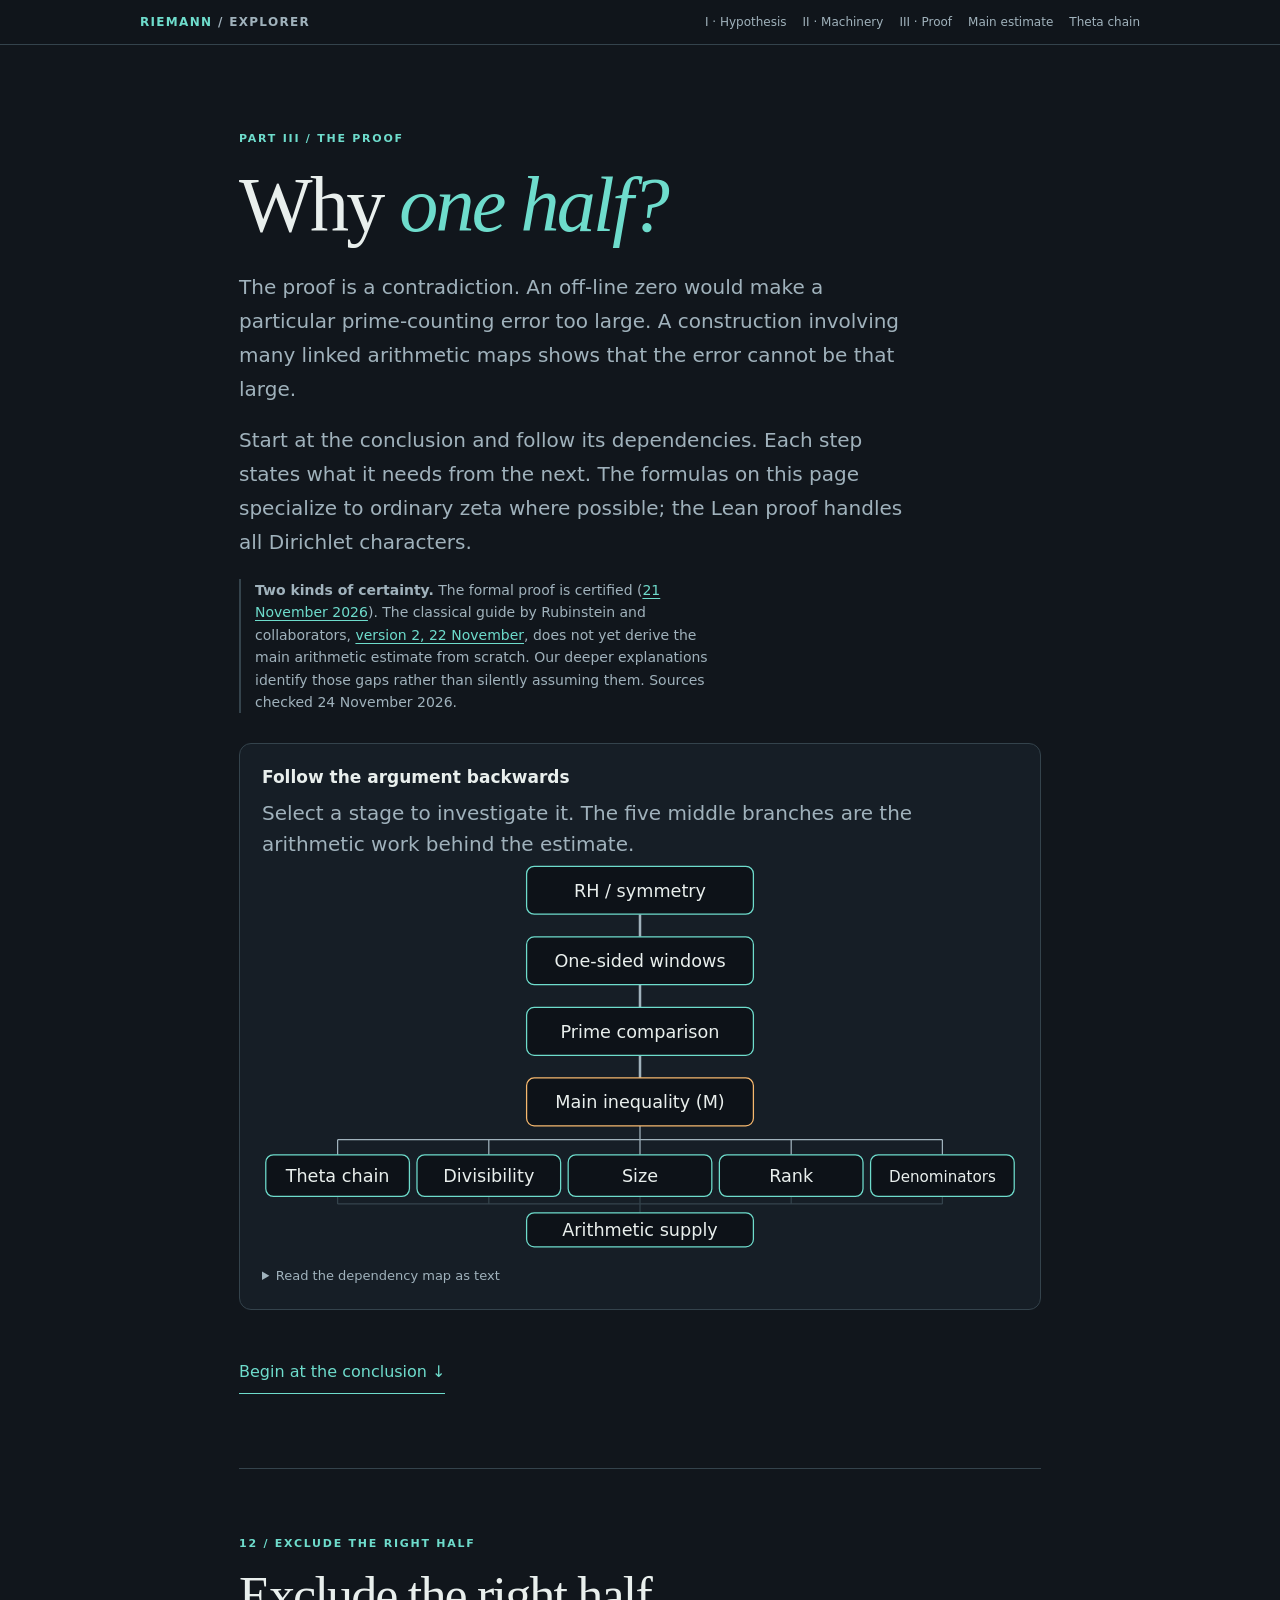
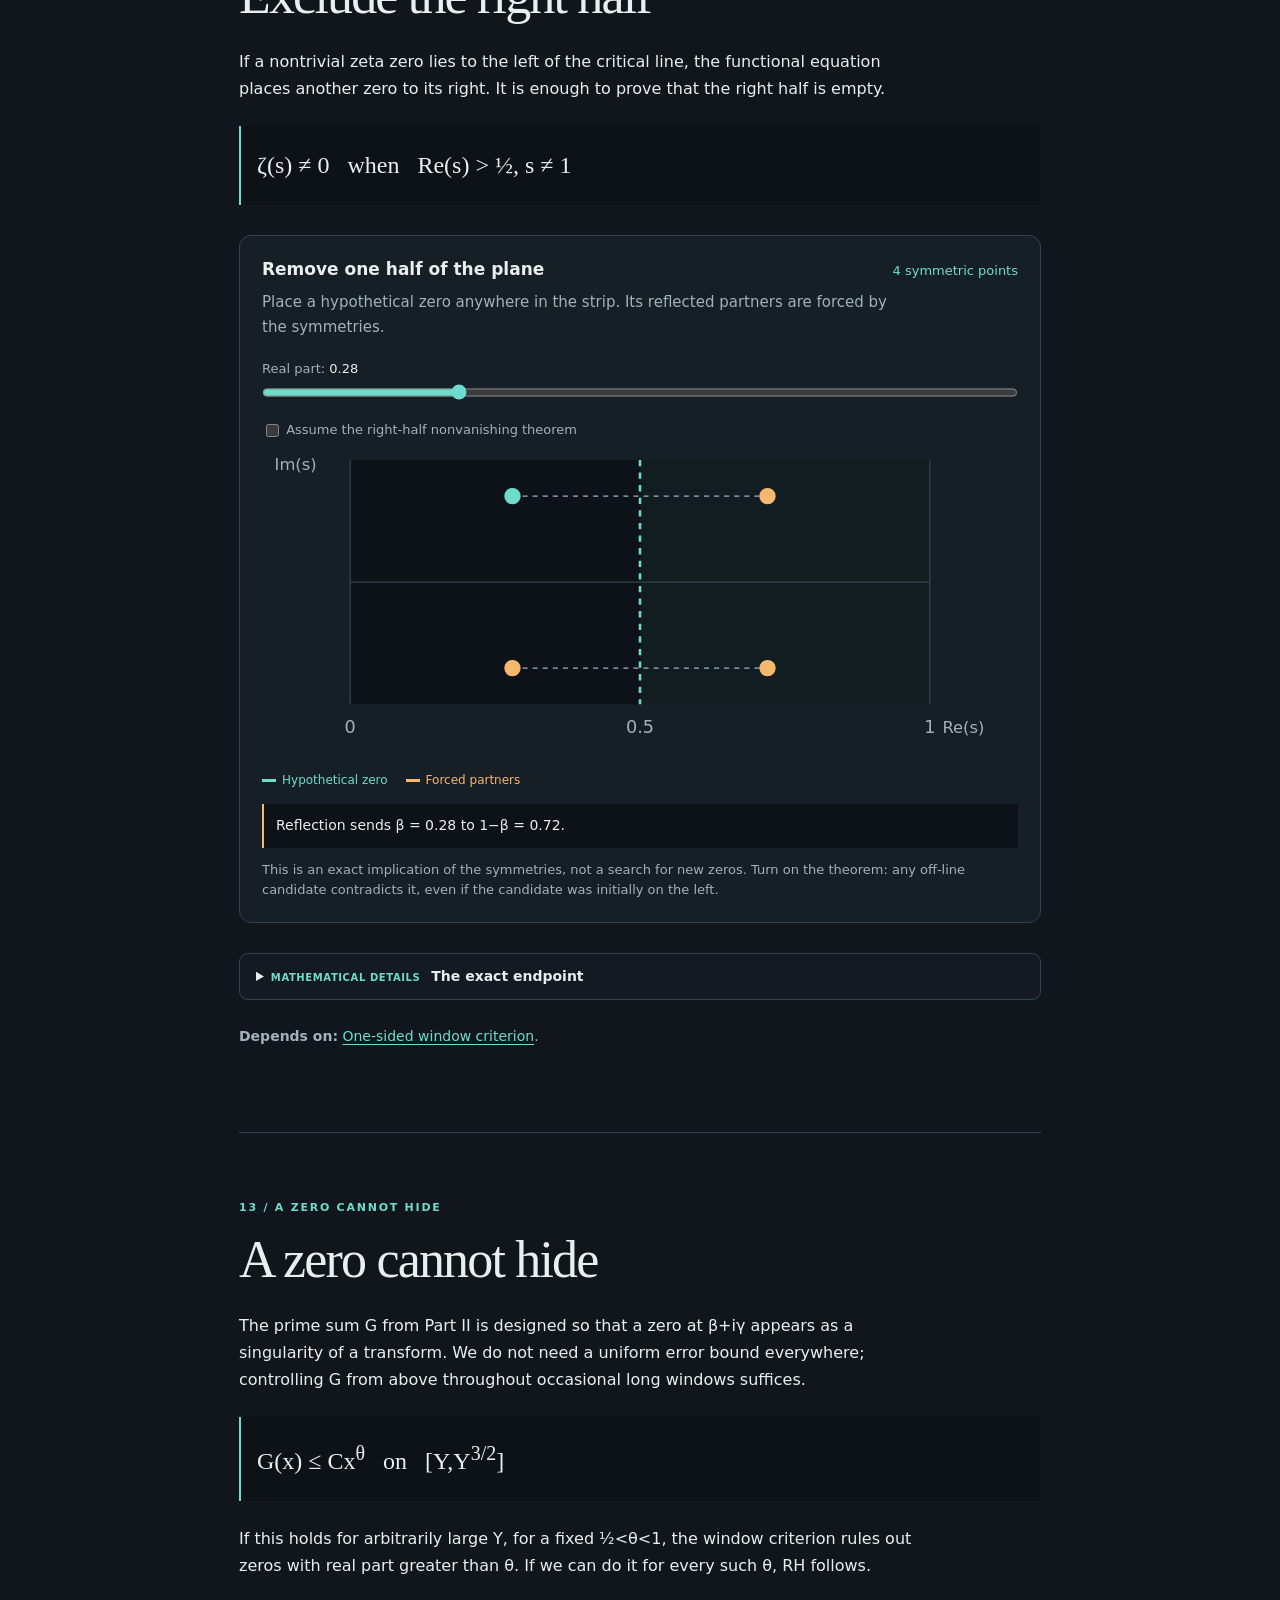
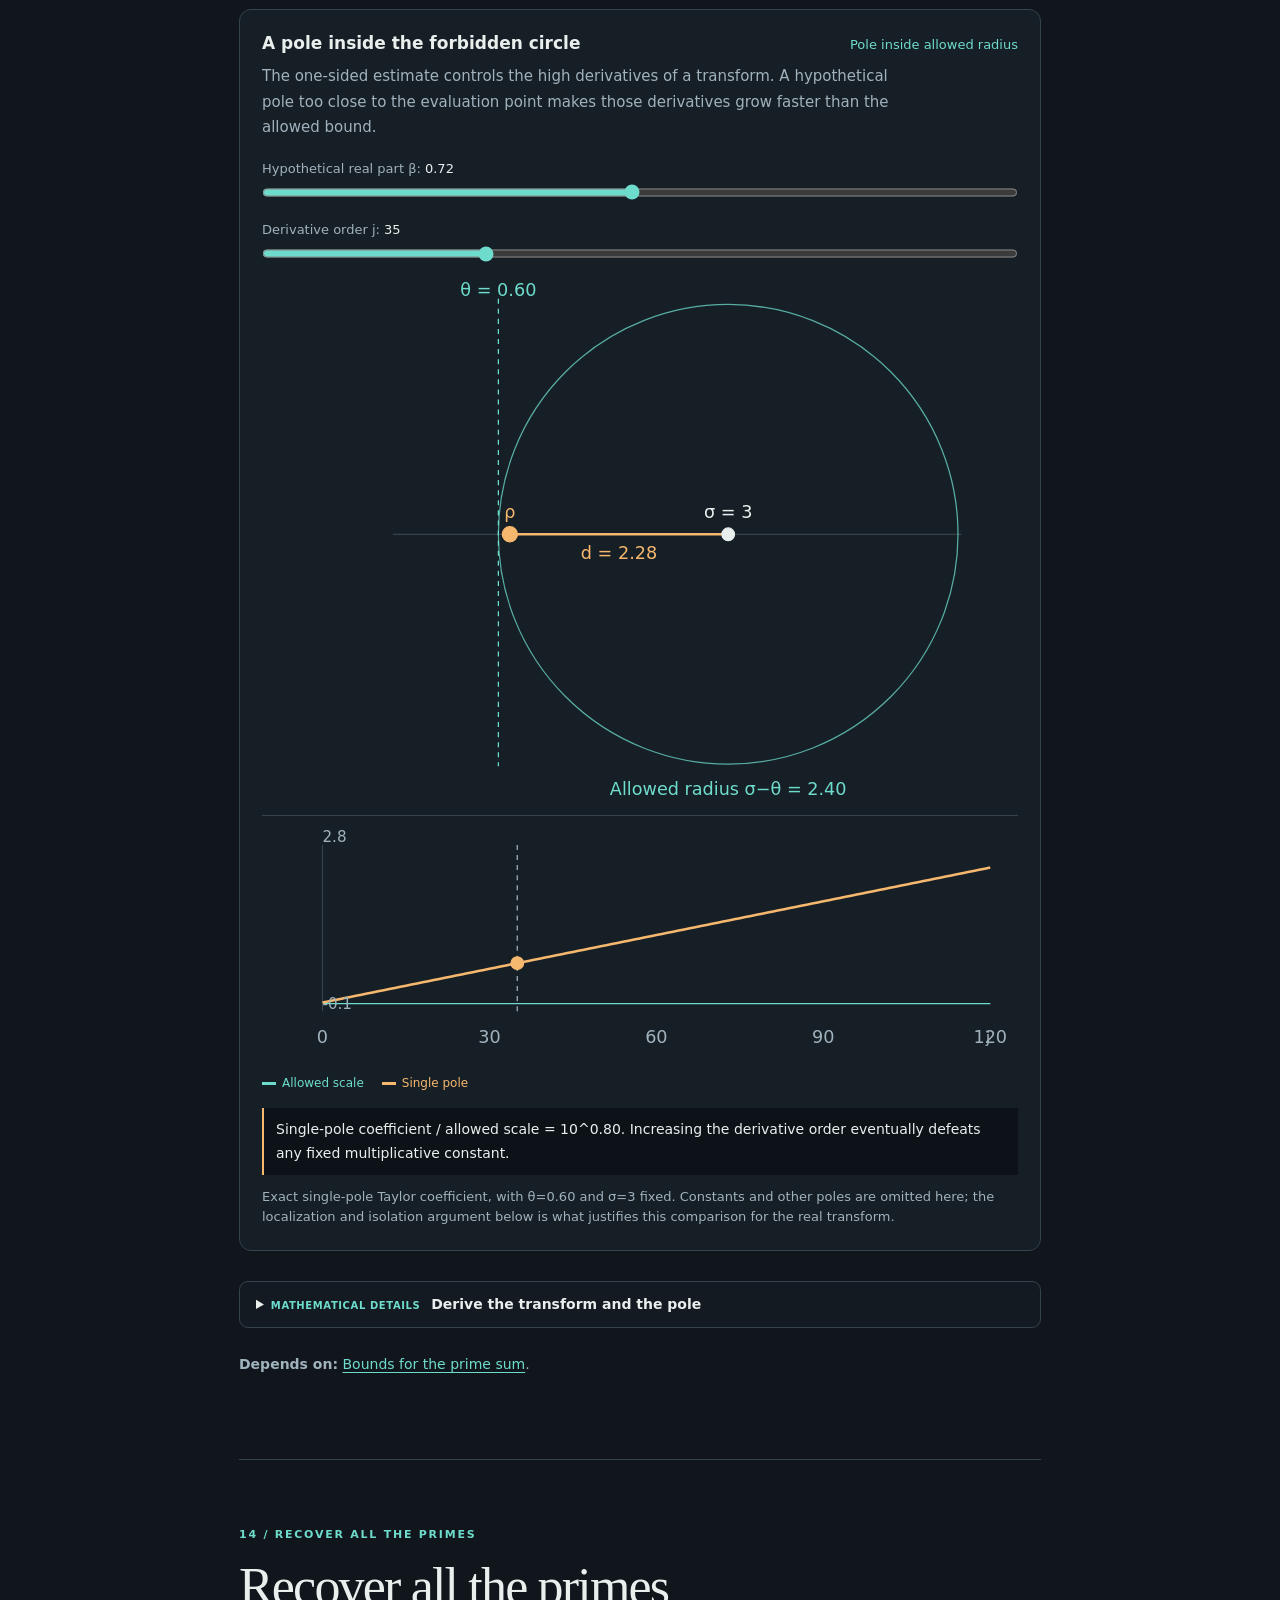
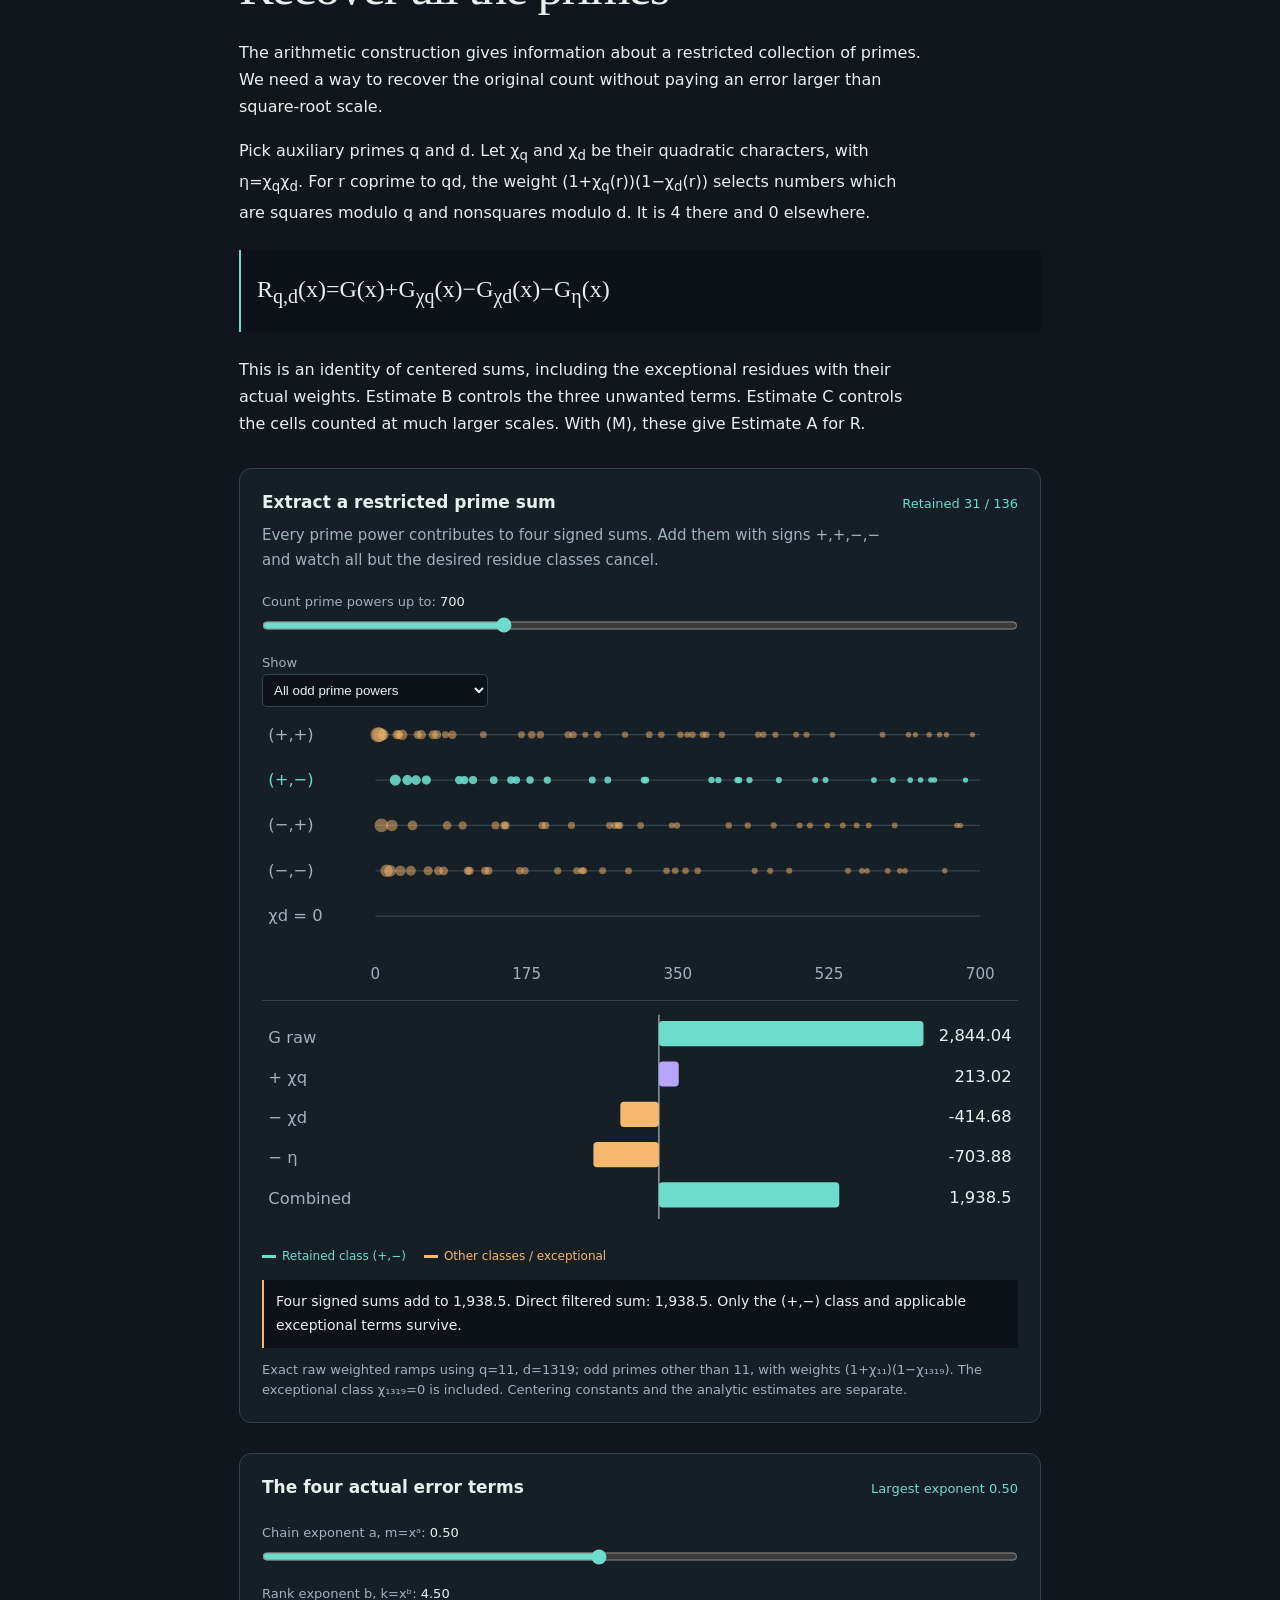
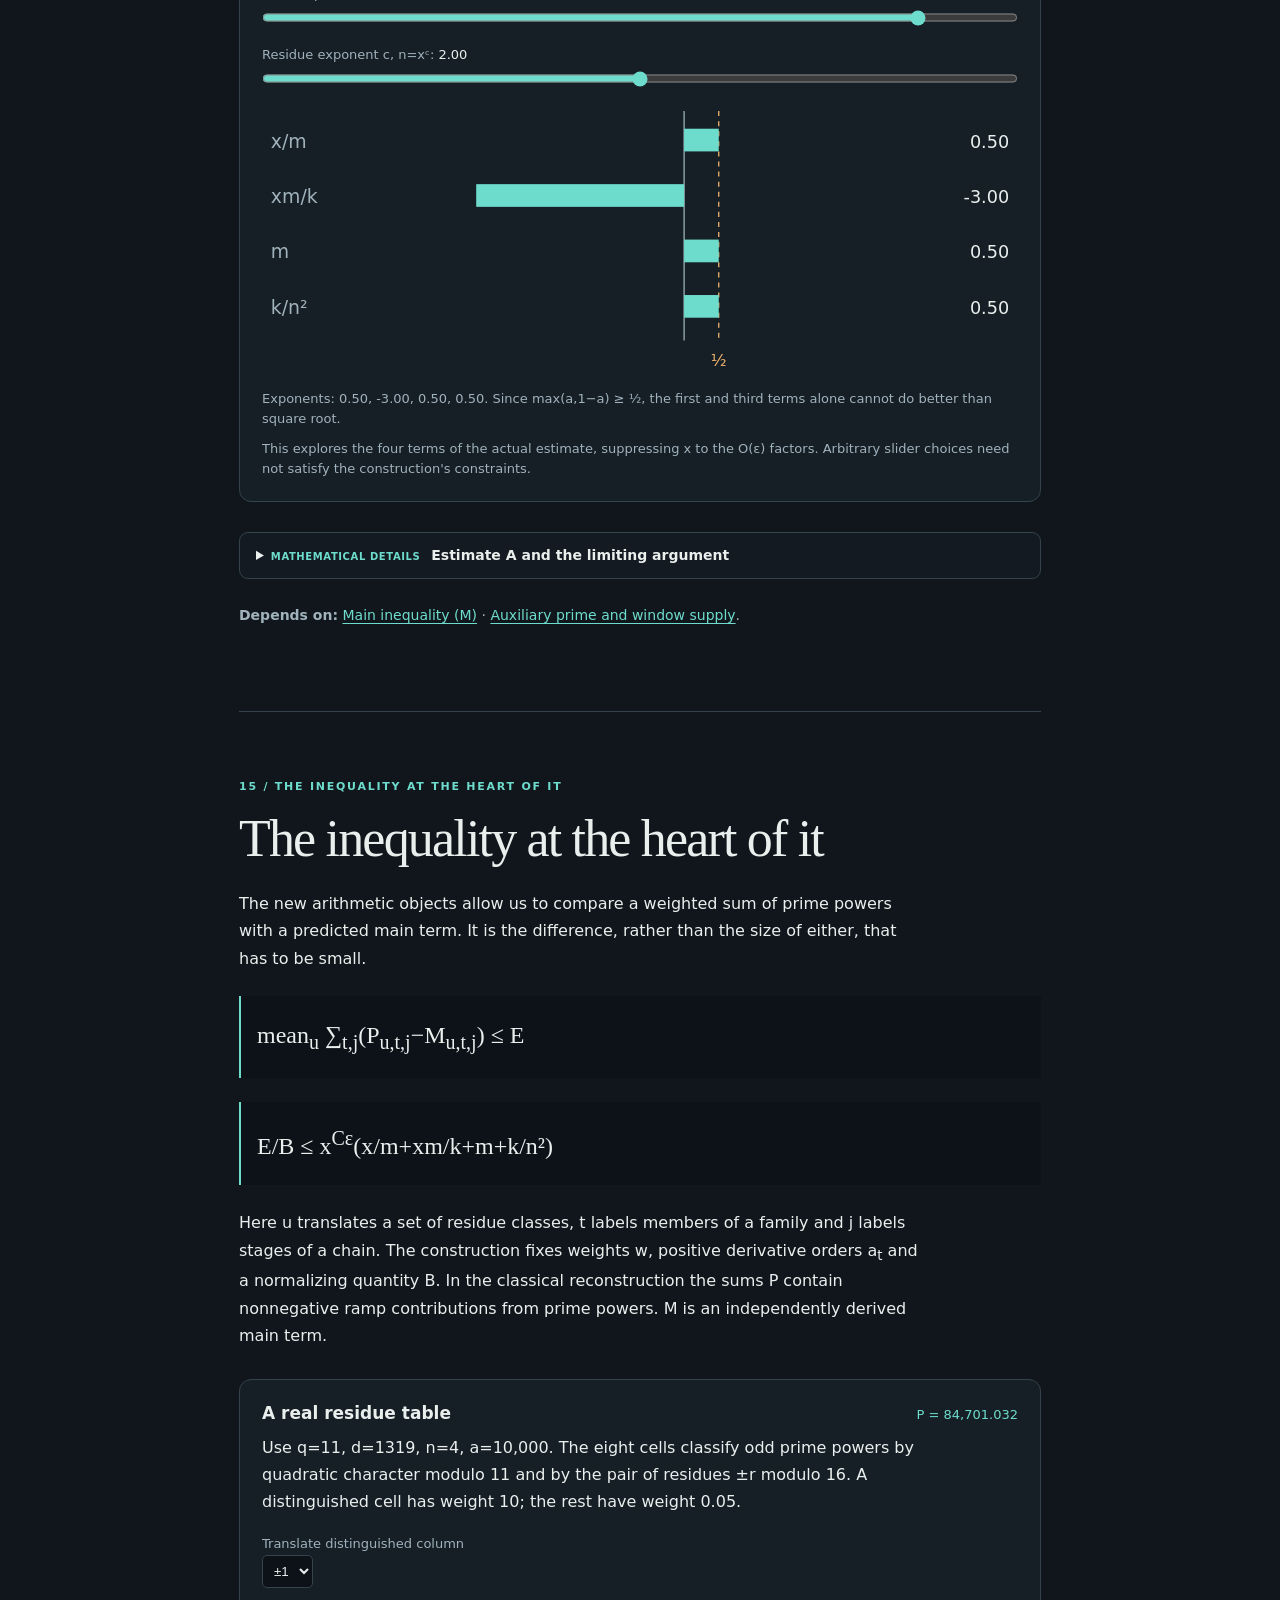
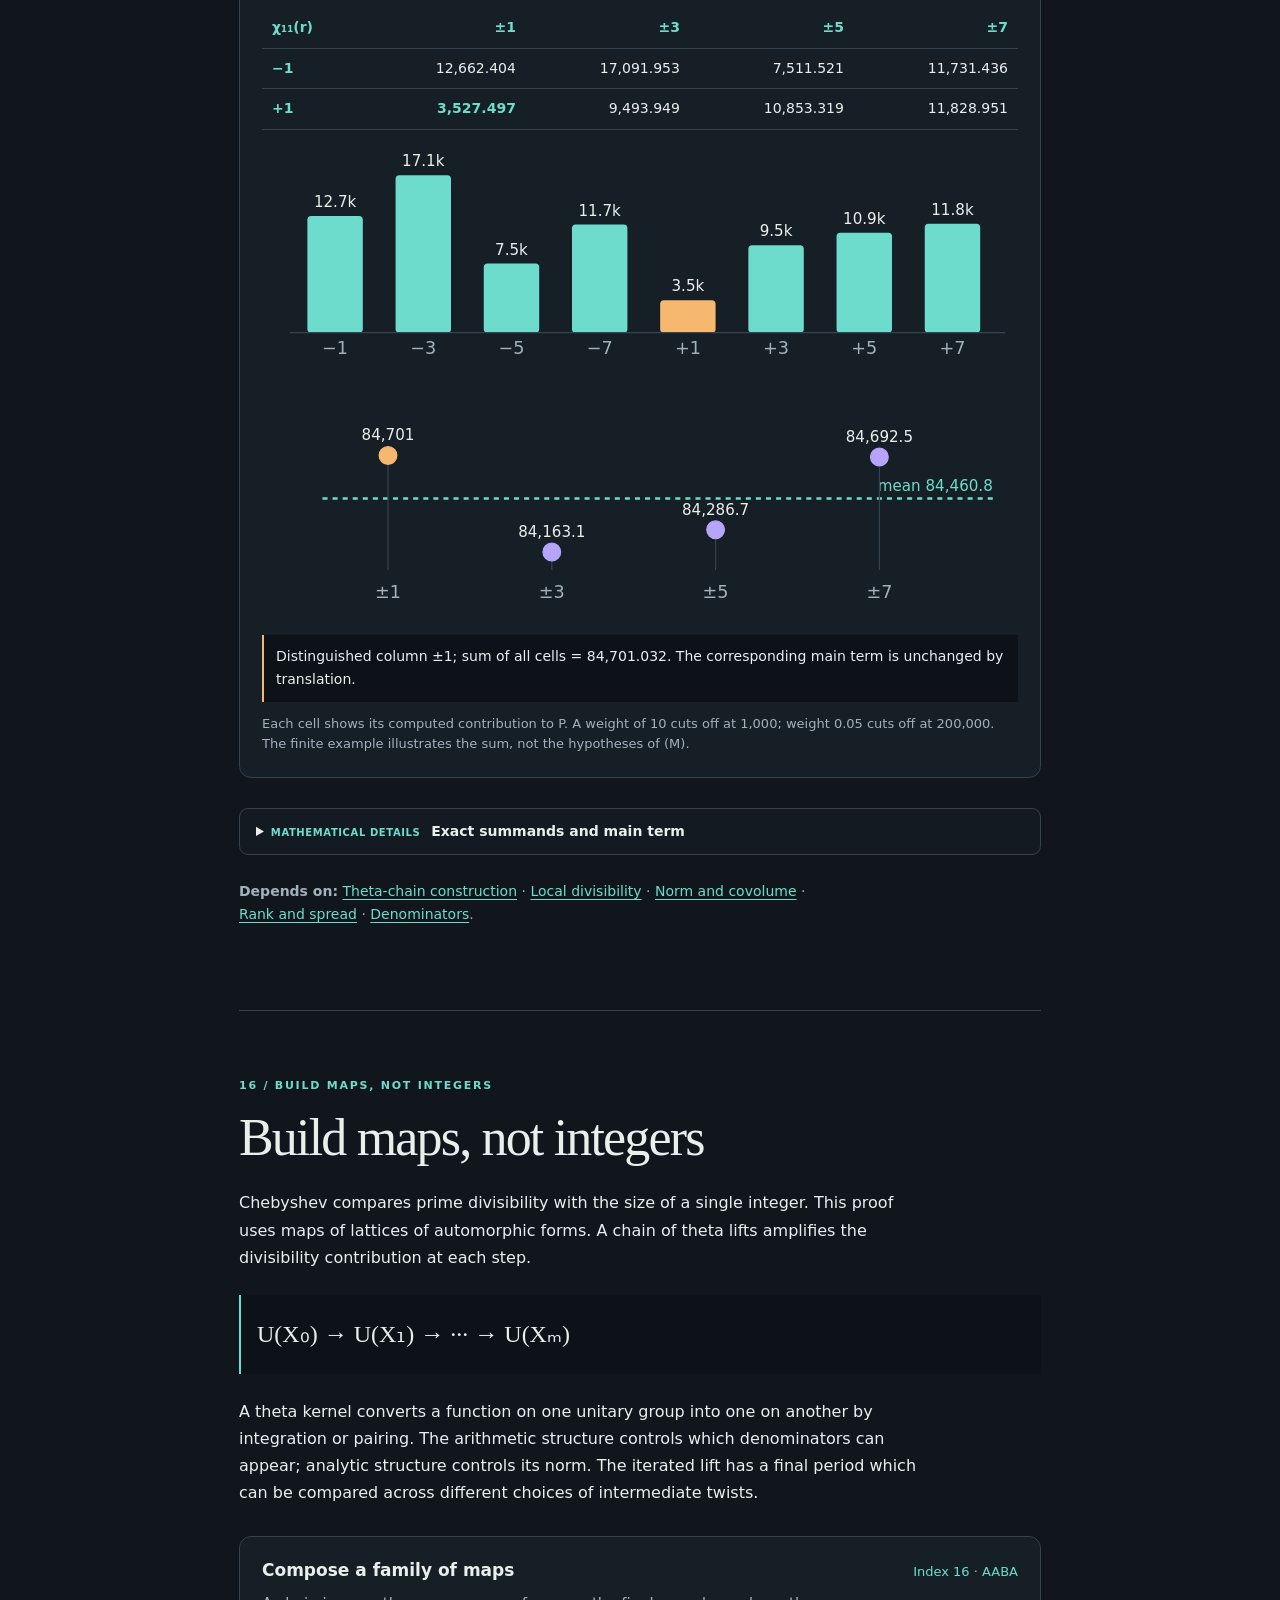
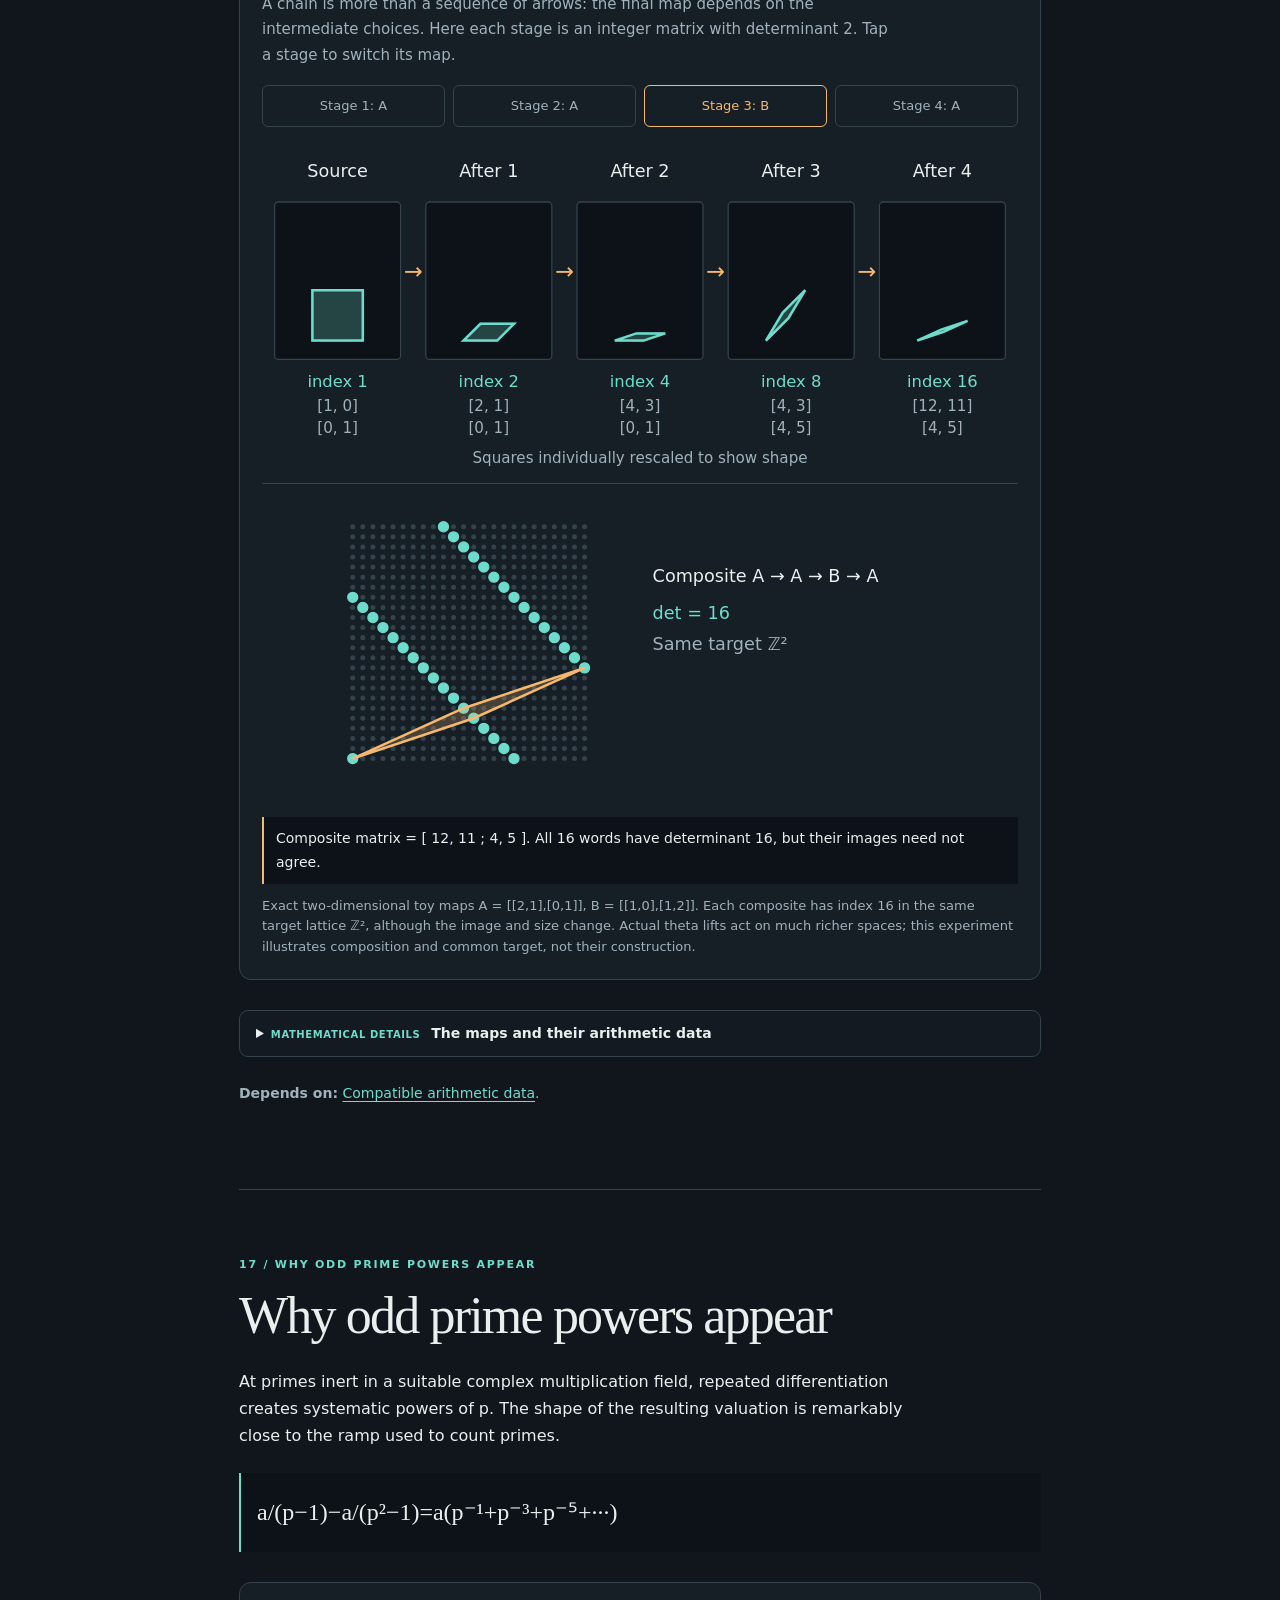
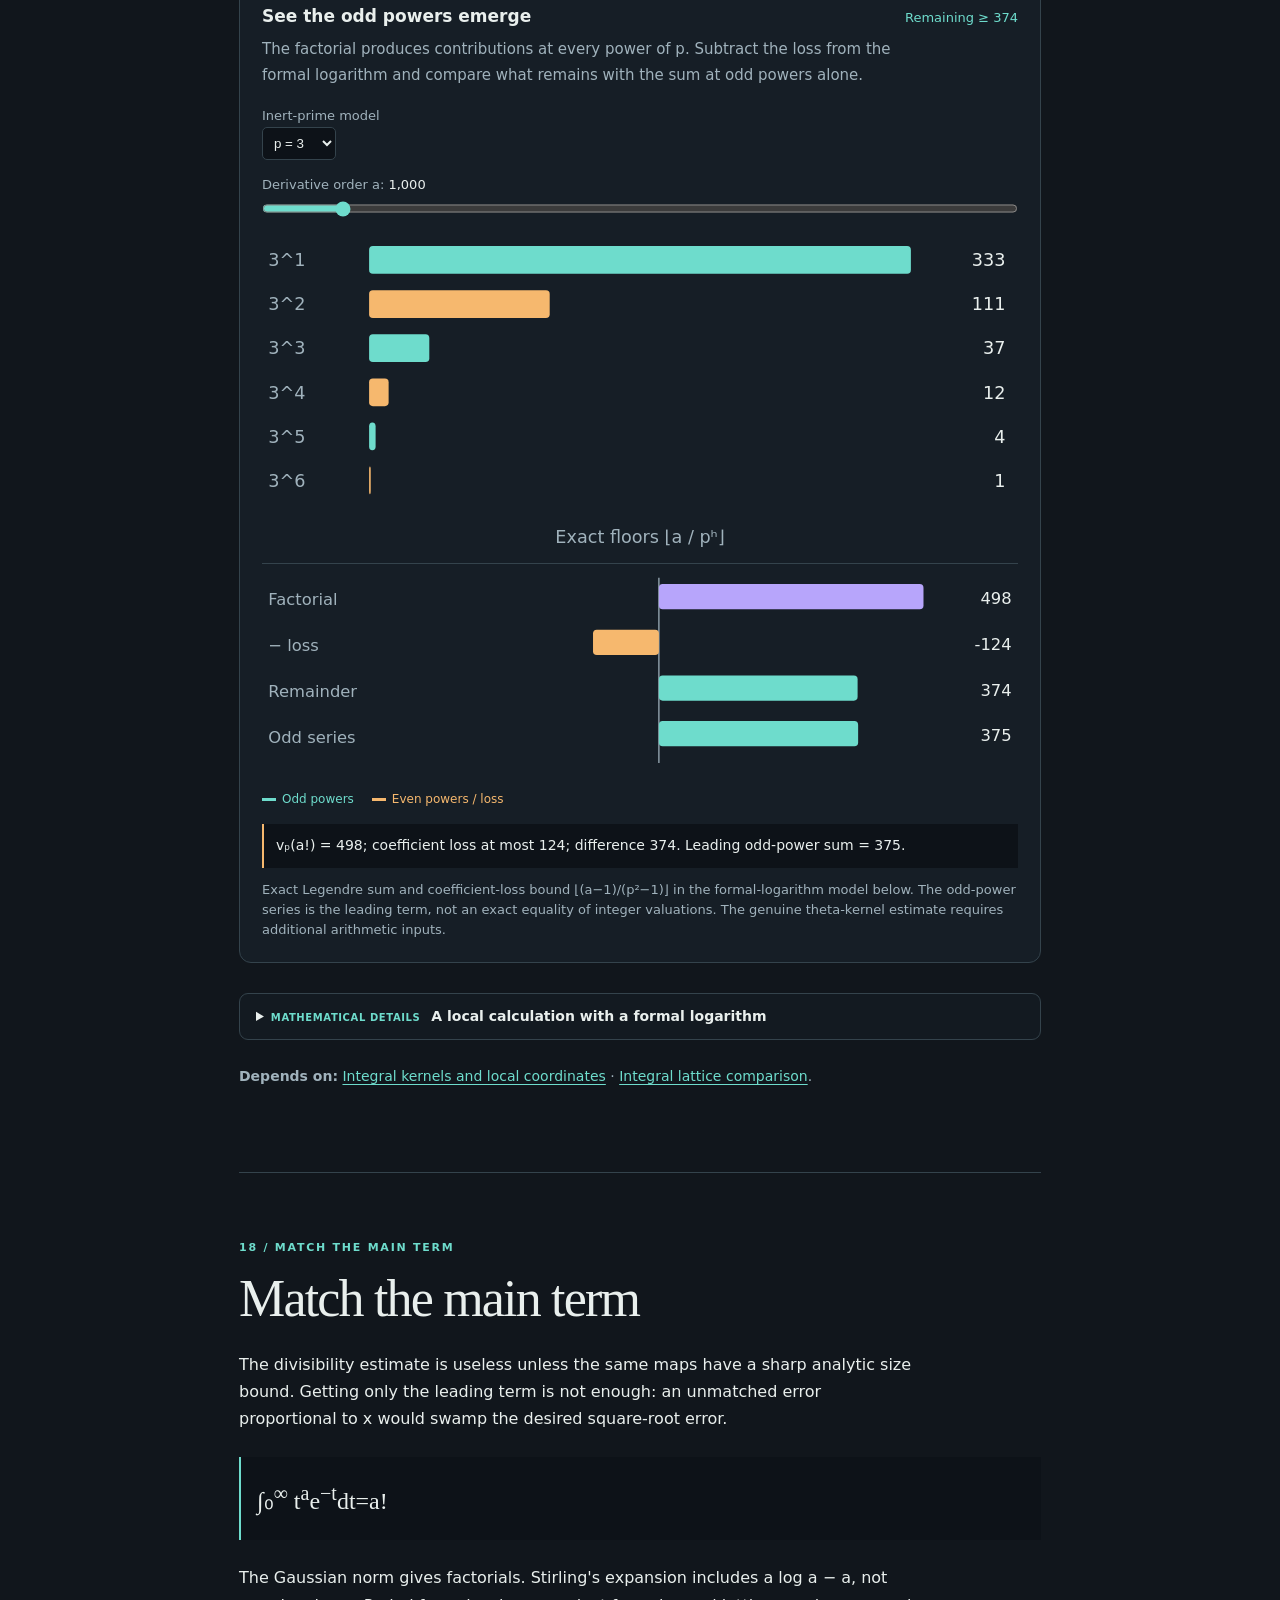
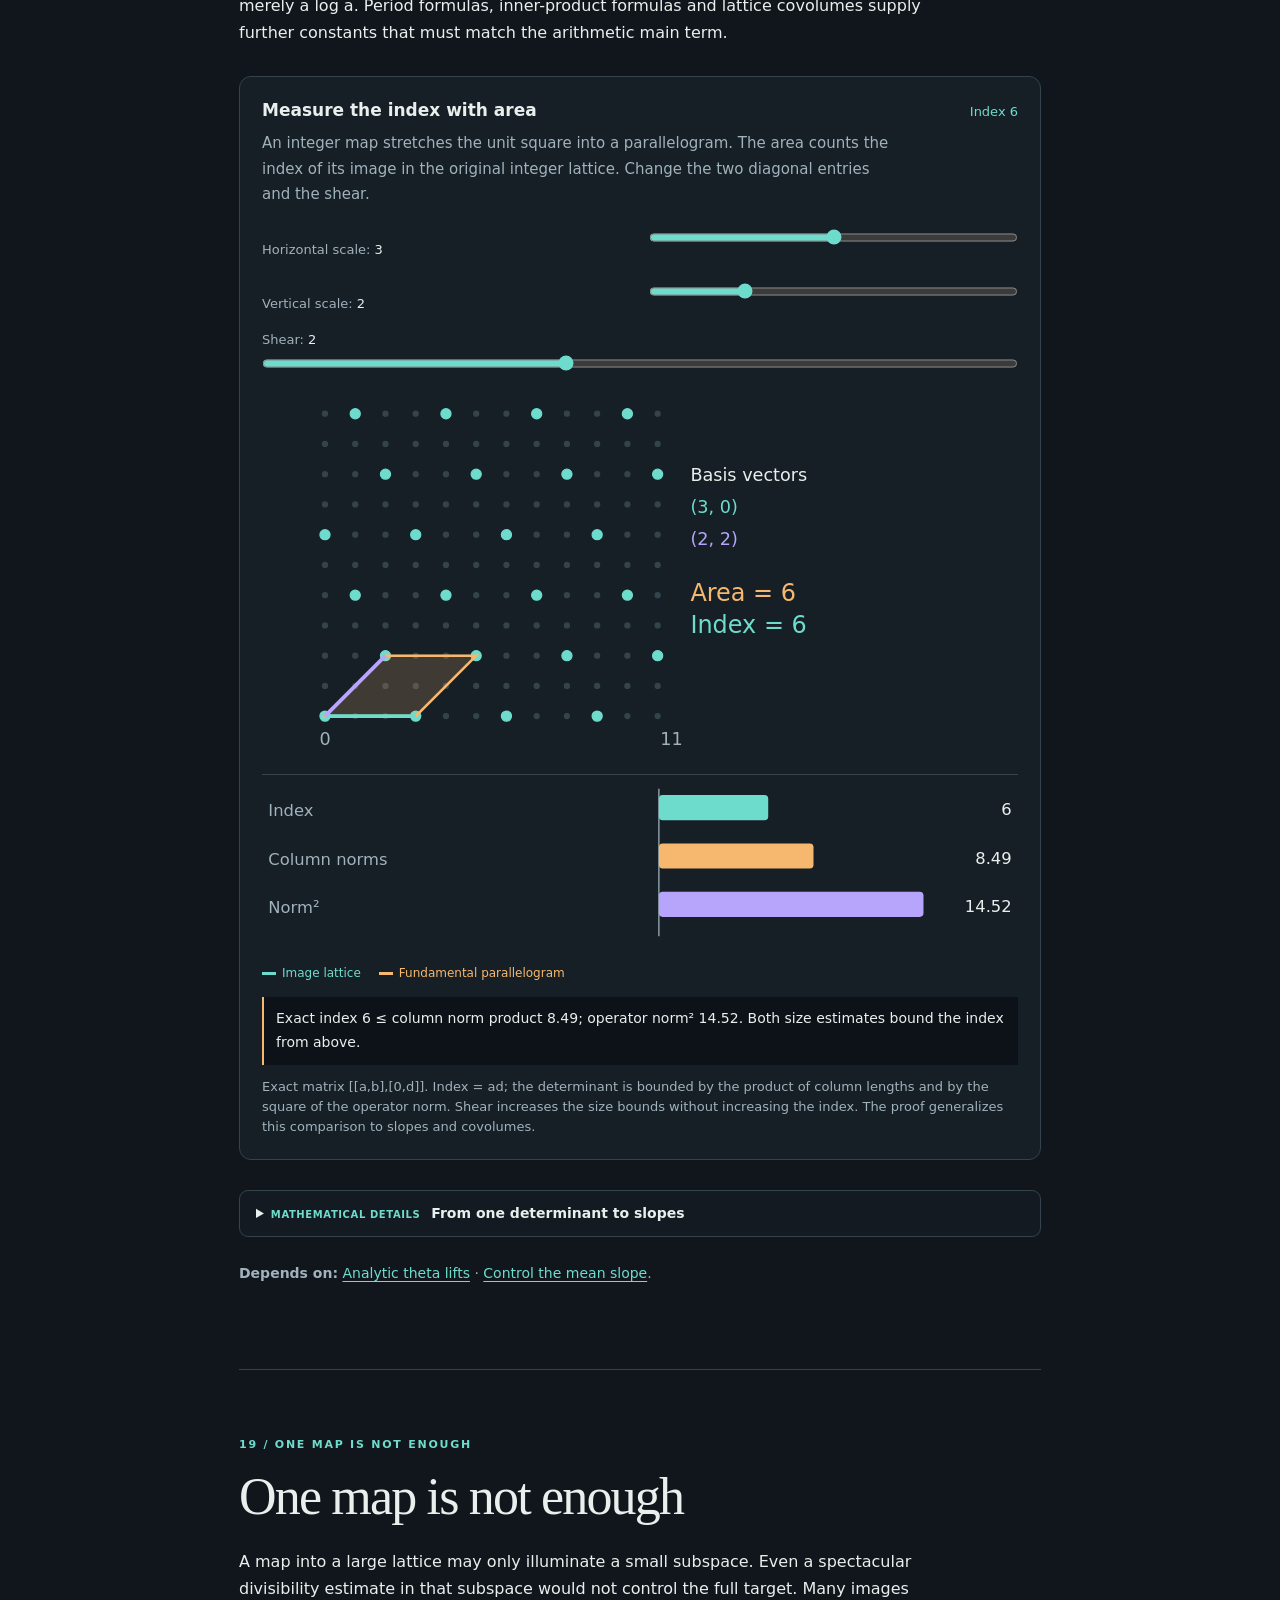
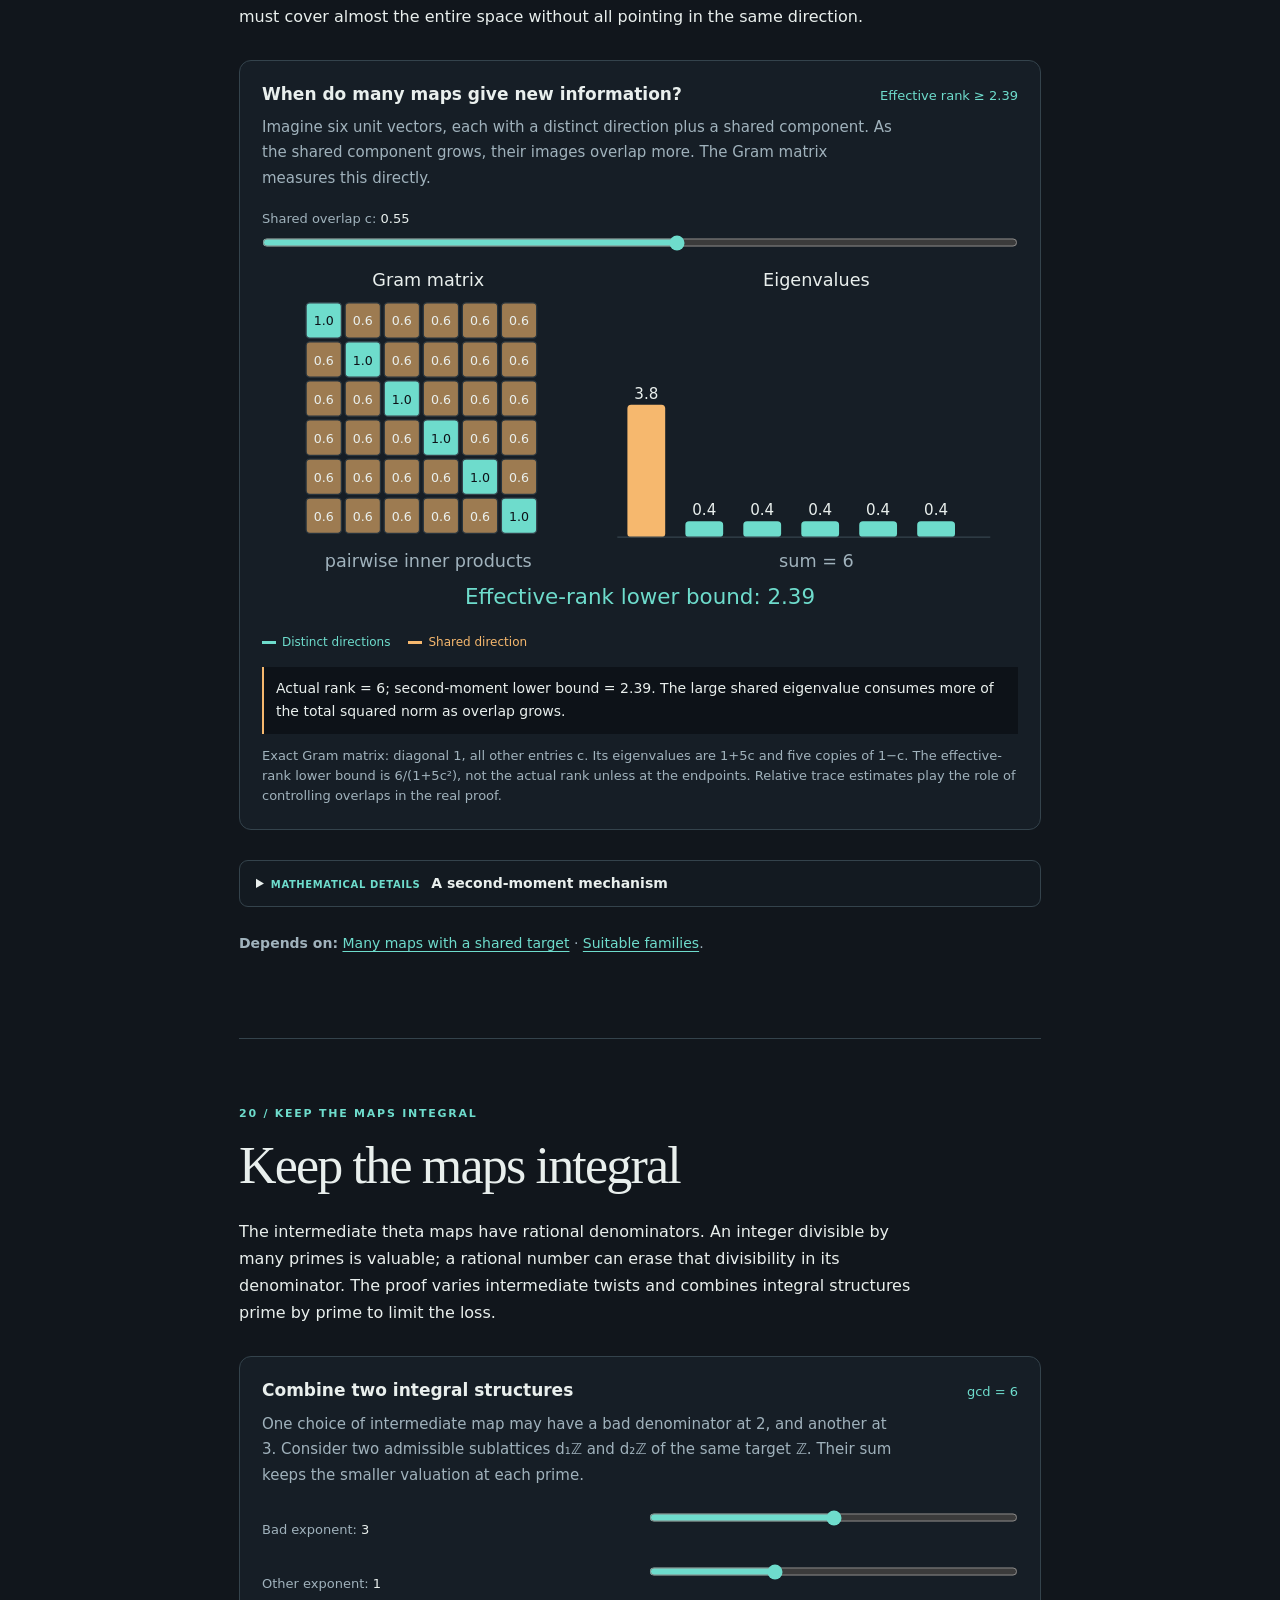
==== commit ee07ad97: "Make each Part III proof stage an interactive mathematical experiment" ====
--- a/argument.html
+++ b/argument.html
@@ -1,13 +1,13 @@
 <!DOCTYPE html><html lang="en"><head><meta charset="utf-8"><meta name="viewport" content="width=device-width,initial-scale=1"><meta name="theme-color" content="#11161c"><title>Riemann — The proof</title><link rel="stylesheet" href="./style.css"></head><body><header class="top"><a class="brand" href="./index.html">RIEMANN<span> / EXPLORER</span></a><nav aria-label="Proof chapters"><a href="./index.html">I · Hypothesis</a><a href="./proof.html">II · Machinery</a><a href="#route">III · Proof</a><a href="#comparison">Main estimate</a><a href="#theta-chain">Theta chain</a></nav></header><main>
 <section class="hero" id="route"><div class="eyebrow">PART III / THE PROOF</div><h1>Why <em>one half?</em></h1><p>The proof is a contradiction. An off-line zero would make a particular prime-counting error too large. A construction involving many linked arithmetic maps shows that the error cannot be that large.</p><p>Start at the conclusion and follow its dependencies. Each step states what it needs from the next. The formulas on this page specialize to ordinary zeta where possible; the Lean proof handles all Dirichlet characters.</p><div class="reading-guide"><p><strong>Two kinds of certainty.</strong> The formal proof is certified (<a href="https://leanprover-community.github.io/blog/posts/riemann-hypothesis/">21 November 2026</a>). The classical guide by Rubinstein and collaborators, <a href="https://www.math.uwaterloo.ca/~mrubinst/alpoge_claude_grh/zeta-paper_v2.pdf">version 2, 22 November</a>, does not yet derive the main arithmetic estimate from scratch. Our deeper explanations identify those gaps rather than silently assuming them. Sources checked 24 November 2026.</p></div>
-<div class="lab" id="dependency-map"><h3>Follow the argument backwards</h3><ol class="proof-route"><li><a href="#conclusion">All zeros are on the line</a><p>Reflection reduces this to excluding zeros on the right.</p></li><li><a href="#window">A one-sided bound on whole windows</a><p>The Mellin transform detects an off-line zero as a pole.</p></li><li><a href="#comparison">The prime-sum inequality</a><p>Use a finite character comparison and choose the scales.</p></li><li><a href="#main-inequality">The arithmetic inequality (M)</a><p>Compare divisibility and size across a family of lattice maps.</p><ul><li><a href="#theta-chain">Construct the maps</a></li><li><a href="#local-gain">Prove divisibility</a></li><li><a href="#size">Control size</a></li><li><a href="#rank">Control rank</a></li><li><a href="#denominators">Control denominators</a></li></ul></li><li><a href="#hosts">Supply the data on complete windows</a><p>Auxiliary primes, combinatorics and Galois cohomology.</p></li></ol></div><a class="begin" href="#conclusion">Begin at the conclusion ↓</a></section>
-<section id="conclusion"><div class="eyebrow">12 / EXCLUDE THE RIGHT HALF</div><h2>Exclude the right half</h2><p>If a nontrivial zeta zero lies to the left of the critical line, the functional equation places another zero to its right. It is enough to prove that the right half is empty.</p><div class="equation">ζ(s) ≠ 0 &nbsp; when &nbsp; Re(s) &gt; ½, s ≠ 1</div><details class="depth"><summary><span class="depth-tag">Mathematical details</span> The exact endpoint</summary><div class="depth-content"><p>The completed function ξ(s)=½s(s−1)π<sup>−s/2</sup>Γ(s/2)ζ(s) obeys ξ(s)=ξ(1−s). Its zeros are precisely the nontrivial zeros of ζ. Nonvanishing on the right therefore forces Re(s)=½. For Dirichlet functions the functional equation pairs a character with its conjugate. Imprimitive functions differ by finitely many factors 1−χ(p)p<sup>−s</sup>; these cannot vanish for Re(s)&gt;0 because |χ(p)p<sup>−s</sup>|&lt;1.</p><p>The five exported statements and their exact scope are recorded by <a href="https://math.mit.edu/~drew/grh/">Sutherland</a>. They do not establish GRH for all automorphic L-functions.</p><details class="derivation source"><summary>Lean declarations and review status</summary><div class="depth-content"><p><a href="https://github.com/leanprover-community/riemann-hypothesis/blob/40e56bab026552e089d7afcfeff08d2defb9c005/src/Main.lean#L4-L4"><code>riemannHypothesis</code> ↗</a><br><span class="fine">Checked by two kernels — reading project's audit.</span></p><pre>theorem riemannHypothesis : RiemannHypothesis</pre><p><a href="https://github.com/leanprover-community/riemann-hypothesis/blob/40e56bab026552e089d7afcfeff08d2defb9c005/src/Formalism/GammaFactorNonvanishing/RhOfRight.lean#L5-L62"><code>Formalism.VW.rh_of_right</code> ↗</a><br><span class="fine">Kernel-checked at the archive pin — reading project's audit.</span></p><pre>theorem Formalism.VW.rh_of_right (hz : ∀ s : ℂ, 1 / 2 &lt; s.re → s ≠ 1 → riemannZeta s ≠ 0) : RiemannHypothesis</pre><p><a href="https://github.com/leanprover-community/riemann-hypothesis/blob/40e56bab026552e089d7afcfeff08d2defb9c005/src/Development/AutomorphicArithmetic/CharacterBoxes/ClaimStrip.lean#L7-L21"><code>Claim.factor_ne_zero</code> ↗</a><br><span class="fine">Inside a checked closure — reading project's audit.</span></p><pre>theorem factor_ne_zero {M : ℕ} (ψ : DirichletCharacter ℂ M) {s : ℂ} (hs : 0 &lt; s.re) (p : ℕ)
+<div class="lab" id="dependency-map"><h3>Follow the argument backwards</h3><p class="fine">Select a stage to investigate it. The five middle branches are the arithmetic work behind the estimate.</p><svg id="route-plot" viewBox="0 0 600 310" role="img" aria-label="Dependency diagram from RH through the arithmetic inequality to its five inputs and host supply"></svg><details class="route-text"><summary>Read the dependency map as text</summary><ol class="proof-route"><li><a href="#conclusion">All zeros are on the line</a><p>Reflection reduces this to excluding zeros on the right.</p></li><li><a href="#window">A one-sided bound on whole windows</a><p>The Mellin transform detects an off-line zero as a pole.</p></li><li><a href="#comparison">The prime-sum inequality</a><p>Use a finite character comparison and choose the scales.</p></li><li><a href="#main-inequality">The arithmetic inequality (M)</a><p>Compare divisibility and size across a family of lattice maps.</p><ul><li><a href="#theta-chain">Construct the maps</a></li><li><a href="#local-gain">Prove divisibility</a></li><li><a href="#size">Control size</a></li><li><a href="#rank">Control rank</a></li><li><a href="#denominators">Control denominators</a></li></ul></li><li><a href="#hosts">Supply the data on complete windows</a><p>Auxiliary primes, combinatorics and Galois cohomology.</p></li></ol></details></div><a class="begin" href="#conclusion">Begin at the conclusion ↓</a></section>
+<section id="conclusion"><div class="eyebrow">12 / EXCLUDE THE RIGHT HALF</div><h2>Exclude the right half</h2><p>If a nontrivial zeta zero lies to the left of the critical line, the functional equation places another zero to its right. It is enough to prove that the right half is empty.</p><div class="equation">ζ(s) ≠ 0 &nbsp; when &nbsp; Re(s) &gt; ½, s ≠ 1</div><div class="lab argument-lab" id="reflect-lab"><div class="labhead"><h3>Remove one half of the plane</h3><output id="reflect-stat" aria-live="polite"></output></div><p>Place a hypothetical zero anywhere in the strip. Its reflected partners are forced by the symmetries.</p><label for="reflect-beta">Real part: <output id="reflect-beta-val"></output></label><input id="reflect-beta" type="range" min="0.05" max="0.95" step="0.01" value="0.28"><label><input id="reflect-exclude" type="checkbox"> Assume the right-half nonvanishing theorem</label><svg id="reflect-plot" viewBox="0 0 600 250" role="img" aria-label="Hypothetical zero and three reflected partners, with right half excluded"></svg><div class="legend"><span class="a">Hypothetical zero</span><span class="b">Forced partners</span></div><p class="readout" id="reflect-detail"></p><p class="fine">This is an exact implication of the symmetries, not a search for new zeros. Turn on the theorem: any off-line candidate contradicts it, even if the candidate was initially on the left.</p></div><details class="depth"><summary><span class="depth-tag">Mathematical details</span> The exact endpoint</summary><div class="depth-content"><p>The completed function ξ(s)=½s(s−1)π<sup>−s/2</sup>Γ(s/2)ζ(s) obeys ξ(s)=ξ(1−s). Its zeros are precisely the nontrivial zeros of ζ. Nonvanishing on the right therefore forces Re(s)=½. For Dirichlet functions the functional equation pairs a character with its conjugate. Imprimitive functions differ by finitely many factors 1−χ(p)p<sup>−s</sup>; these cannot vanish for Re(s)&gt;0 because |χ(p)p<sup>−s</sup>|&lt;1.</p><p>The five exported statements and their exact scope are recorded by <a href="https://math.mit.edu/~drew/grh/">Sutherland</a>. They do not establish GRH for all automorphic L-functions.</p><details class="derivation source"><summary>Lean declarations and review status</summary><div class="depth-content"><p><a href="https://github.com/leanprover-community/riemann-hypothesis/blob/40e56bab026552e089d7afcfeff08d2defb9c005/src/Main.lean#L4-L4"><code>riemannHypothesis</code> ↗</a><br><span class="fine">Checked by two kernels — reading project's audit.</span></p><pre>theorem riemannHypothesis : RiemannHypothesis</pre><p><a href="https://github.com/leanprover-community/riemann-hypothesis/blob/40e56bab026552e089d7afcfeff08d2defb9c005/src/Formalism/GammaFactorNonvanishing/RhOfRight.lean#L5-L62"><code>Formalism.VW.rh_of_right</code> ↗</a><br><span class="fine">Kernel-checked at the archive pin — reading project's audit.</span></p><pre>theorem Formalism.VW.rh_of_right (hz : ∀ s : ℂ, 1 / 2 &lt; s.re → s ≠ 1 → riemannZeta s ≠ 0) : RiemannHypothesis</pre><p><a href="https://github.com/leanprover-community/riemann-hypothesis/blob/40e56bab026552e089d7afcfeff08d2defb9c005/src/Development/AutomorphicArithmetic/CharacterBoxes/ClaimStrip.lean#L7-L21"><code>Claim.factor_ne_zero</code> ↗</a><br><span class="fine">Inside a checked closure — reading project's audit.</span></p><pre>theorem factor_ne_zero {M : ℕ} (ψ : DirichletCharacter ℂ M) {s : ℂ} (hs : 0 &lt; s.re) (p : ℕ)
     (hp : p.Prime) : (1 : ℂ) - ψ p * (p : ℂ) ^ (-s) ≠ 0</pre><p><a href="https://github.com/leanprover-community/riemann-hypothesis/blob/40e56bab026552e089d7afcfeff08d2defb9c005/src/Development/AutomorphicArithmetic/CharacterBoxes/MainConclusion.lean#L10-L11"><code>UpperTheory.FinalTheorems.everyCharacter</code> ↗</a><br><span class="fine">Source-read — reading project's audit.</span></p><pre>theorem UpperTheory.FinalTheorems.everyCharacter : UpperTheory.EveryCharacter</pre><p class="fine">Declaration locations and individual audit labels from the <a href="https://nasqret.github.io/riemann-rev/atlas/">Naskręcki reading atlas</a>, archive pin <code>40e56bab0265</code>. Not a fresh kernel replay by this website.</p></div></details></div></details><p class="proof-deps"><strong>Depends on:</strong> <a href="#window">One-sided window criterion</a>.</p></section>
-<section id="window"><div class="eyebrow">13 / A ZERO CANNOT HIDE</div><h2>A zero cannot hide</h2><p>The prime sum G from Part II is designed so that a zero at β+iγ appears as a singularity of a transform. We do not need a uniform error bound everywhere; controlling G from above throughout occasional long windows suffices.</p><div class="equation">G(x) ≤ Cx<sup>θ</sup> &nbsp; on &nbsp; [Y,Y<sup>3/2</sup>]</div><p>If this holds for arbitrarily large Y, for a fixed ½&lt;θ&lt;1, the window criterion rules out zeros with real part greater than θ. If we can do it for every such θ, RH follows.</p><details class="depth"><summary><span class="depth-tag">Mathematical details</span> Derive the transform and the pole</summary><div class="depth-content"><p>For Re(s)&gt;1 integrate each ramp separately:</p><div class="equation">∫<sub>n</sub><sup>∞</sup>(x/n−1)x<sup>−s−1</sup>dx = n<sup>−s</sup>/[s(s−1)]</div><div class="equation">F(s)=−ζ′(s)/[s(s−1)ζ(s)]−1/(s−1)²+(1+γ)/(s−1)</div><p>The last two terms remove the singularity at 1. At a zero ρ of order ν, write ζ(s)=(s−ρ)<sup>ν</sup>h(s), h(ρ)≠0. Then ζ′/ζ=ν/(s−ρ)+h′/h. The transform has residue −ν/[ρ(ρ−1)]. In the general positive family of characters the numerator is a positive weighted sum of multiplicities, so the pole cannot disappear.</p><details class="derivation"><summary>Why windows are enough — classical proof outline</summary><div class="depth-content"><p>Set u=log x, g(u)=G(e<sup>u</sup>), and A<sub>j</sub>(s)=(−1)<sup>j</sup>F<sup>(j)</sup>(s)/j!. For a large real σ, the integral weight is u<sup>j</sup>e<sup>−σu</sup>/j!. At U=log Y choose j near 5(σ−2)U/4. The weight after using the global estimate |g(u)|≪e<sup>2u</sup> concentrates exponentially in [U,3U/2].</p><div class="equation">|A<sub>j</sub>(σ+it)|+A<sub>j</sub>(σ) ≤ 2∫ max(g(u),0)u<sup>j</sup>e<sup>−σu</sup>/j! du</div><p>Only the positive part of g is needed. The window bound controls the integral inside; the exponentially small tails control the rest. Along these j the right-hand side is O((σ−θ)<sup>−j</sup>) for σ sufficiently large. If a pole lies beyond θ, choose a center z=σ+it with a unique nearest pole at distance d&lt;min(σ−θ, distance from σ to its nearest pole). This is possible by moving t near the height of a suitable nonreal pole. Pick r strictly between d and that minimum. The pole contributes a term of order d<sup>−j</sup>; after subtracting it, Cauchy's estimate bounds the remainder and |A<sub>j</sub>(σ)| by O(r<sup>−j</sup>). As d&lt;r&lt;σ−θ the two bounds contradict one another for large j.</p><p>This is the ordinary-zeta classical argument, with constants and tail estimates in <a href="https://www.math.uwaterloo.ca/~mrubinst/alpoge_claude_grh/zeta-paper_v2.pdf#page=30">Part II §1 ↗</a>; the Lean route is not literally this derivation. See <a href="./proof.html#windows">the localization experiment</a>.</p></div></details><details class="derivation source"><summary>Lean declarations and review status</summary><div class="depth-content"><p><a href="https://github.com/leanprover-community/riemann-hypothesis/blob/40e56bab026552e089d7afcfeff08d2defb9c005/src/Development/AutomorphicArithmetic/DedekindLFunctions/LandauTheorems/poleData.lean#L248-L259"><code>Deduction.poleData</code> ↗</a><br><span class="fine">Kernel-checked at the archive pin — reading project's audit.</span></p><pre>theorem poleData (F : CharFamily) : ∃ Φ : ℂ → ℂ, PoleData (gm F) Φ (zeroSet F)</pre><p><a href="https://github.com/leanprover-community/riemann-hypothesis/blob/40e56bab026552e089d7afcfeff08d2defb9c005/src/Development/AutomorphicArithmetic/DedekindLFunctions/LandauTheorems/ZeroFreeOfRpowWindow.lean#L11-L14"><code>Deduction.zeroFree_of_rpow_window</code> ↗</a><br><span class="fine">Kernel-checked at the archive pin — reading project's audit.</span></p><pre>theorem zeroFree_of_rpow_window (F : CharFamily) {θ δ C : ℝ} (hθ : 0 &lt; θ) (hθ1 : θ &lt; 1) (hδ : 0 &lt; δ)
+<section id="window"><div class="eyebrow">13 / A ZERO CANNOT HIDE</div><h2>A zero cannot hide</h2><p>The prime sum G from Part II is designed so that a zero at β+iγ appears as a singularity of a transform. We do not need a uniform error bound everywhere; controlling G from above throughout occasional long windows suffices.</p><div class="equation">G(x) ≤ Cx<sup>θ</sup> &nbsp; on &nbsp; [Y,Y<sup>3/2</sup>]</div><p>If this holds for arbitrarily large Y, for a fixed ½&lt;θ&lt;1, the window criterion rules out zeros with real part greater than θ. If we can do it for every such θ, RH follows.</p><div class="lab argument-lab" id="pole-lab"><div class="labhead"><h3>A pole inside the forbidden circle</h3><output id="pole-stat" aria-live="polite"></output></div><p>The one-sided estimate controls the high derivatives of a transform. A hypothetical pole too close to the evaluation point makes those derivatives grow faster than the allowed bound.</p><label for="pole-beta">Hypothetical real part β: <output id="pole-beta-val"></output></label><input id="pole-beta" type="range" min="0.5" max="0.95" step="0.01" value="0.72"><label for="pole-order">Derivative order j: <output id="pole-order-val"></output></label><input id="pole-order" type="range" min="0" max="120" step="1" value="35"><svg id="pole-plane" viewBox="0 0 600 420" role="img" aria-label="Complex plane showing a pole, evaluation point and radius from the allowed exponent"></svg><svg id="pole-growth" viewBox="0 0 600 185" role="img" aria-label="Logarithm of derivative growth relative to the bound"></svg><div class="legend"><span class="a">Allowed scale</span><span class="b">Single pole</span></div><p class="readout" id="pole-detail"></p><p class="fine">Exact single-pole Taylor coefficient, with θ=0.60 and σ=3 fixed. Constants and other poles are omitted here; the localization and isolation argument below is what justifies this comparison for the real transform.</p></div><details class="depth"><summary><span class="depth-tag">Mathematical details</span> Derive the transform and the pole</summary><div class="depth-content"><p>For Re(s)&gt;1 integrate each ramp separately:</p><div class="equation">∫<sub>n</sub><sup>∞</sup>(x/n−1)x<sup>−s−1</sup>dx = n<sup>−s</sup>/[s(s−1)]</div><div class="equation">F(s)=−ζ′(s)/[s(s−1)ζ(s)]−1/(s−1)²+(1+γ)/(s−1)</div><p>The last two terms remove the singularity at 1. At a zero ρ of order ν, write ζ(s)=(s−ρ)<sup>ν</sup>h(s), h(ρ)≠0. Then ζ′/ζ=ν/(s−ρ)+h′/h. The transform has residue −ν/[ρ(ρ−1)]. In the general positive family of characters the numerator is a positive weighted sum of multiplicities, so the pole cannot disappear.</p><details class="derivation"><summary>Why windows are enough — classical proof outline</summary><div class="depth-content"><p>Set u=log x, g(u)=G(e<sup>u</sup>), and A<sub>j</sub>(s)=(−1)<sup>j</sup>F<sup>(j)</sup>(s)/j!. For a large real σ, the integral weight is u<sup>j</sup>e<sup>−σu</sup>/j!. At U=log Y choose j near 5(σ−2)U/4. The weight after using the global estimate |g(u)|≪e<sup>2u</sup> concentrates exponentially in [U,3U/2].</p><div class="equation">|A<sub>j</sub>(σ+it)|+A<sub>j</sub>(σ) ≤ 2∫ max(g(u),0)u<sup>j</sup>e<sup>−σu</sup>/j! du</div><p>Only the positive part of g is needed. The window bound controls the integral inside; the exponentially small tails control the rest. Along these j the right-hand side is O((σ−θ)<sup>−j</sup>) for σ sufficiently large. If a pole lies beyond θ, choose a center z=σ+it with a unique nearest pole at distance d&lt;min(σ−θ, distance from σ to its nearest pole). This is possible by moving t near the height of a suitable nonreal pole. Pick r strictly between d and that minimum. The pole contributes a term of order d<sup>−j</sup>; after subtracting it, Cauchy's estimate bounds the remainder and |A<sub>j</sub>(σ)| by O(r<sup>−j</sup>). As d&lt;r&lt;σ−θ the two bounds contradict one another for large j.</p><p>This is the ordinary-zeta classical argument, with constants and tail estimates in <a href="https://www.math.uwaterloo.ca/~mrubinst/alpoge_claude_grh/zeta-paper_v2.pdf#page=30">Part II §1 ↗</a>; the Lean route is not literally this derivation. See <a href="./proof.html#windows">the localization experiment</a>.</p></div></details><details class="derivation source"><summary>Lean declarations and review status</summary><div class="depth-content"><p><a href="https://github.com/leanprover-community/riemann-hypothesis/blob/40e56bab026552e089d7afcfeff08d2defb9c005/src/Development/AutomorphicArithmetic/DedekindLFunctions/LandauTheorems/poleData.lean#L248-L259"><code>Deduction.poleData</code> ↗</a><br><span class="fine">Kernel-checked at the archive pin — reading project's audit.</span></p><pre>theorem poleData (F : CharFamily) : ∃ Φ : ℂ → ℂ, PoleData (gm F) Φ (zeroSet F)</pre><p><a href="https://github.com/leanprover-community/riemann-hypothesis/blob/40e56bab026552e089d7afcfeff08d2defb9c005/src/Development/AutomorphicArithmetic/DedekindLFunctions/LandauTheorems/ZeroFreeOfRpowWindow.lean#L11-L14"><code>Deduction.zeroFree_of_rpow_window</code> ↗</a><br><span class="fine">Kernel-checked at the archive pin — reading project's audit.</span></p><pre>theorem zeroFree_of_rpow_window (F : CharFamily) {θ δ C : ℝ} (hθ : 0 &lt; θ) (hθ1 : θ &lt; 1) (hδ : 0 &lt; δ)
     (h : ∀ Y₀ : ℝ, ∃ Y : ℝ, Y₀ ≤ Y ∧ ∀ y ∈ Set.Icc Y (Y ^ (1 + δ)), Gm F y ≤ C * y ^ θ) :
     ZeroFree F θ</pre><p><a href="https://github.com/leanprover-community/riemann-hypothesis/blob/40e56bab026552e089d7afcfeff08d2defb9c005/src/Development/AutomorphicArithmetic/PrimitiveCosets/Imports.lean#L8-L19"><code>UpperTheory.Comparison₂.formB</code> ↗</a><br><span class="fine">Inside a checked closure — reading project's audit.</span></p><pre>theorem UpperTheory.Comparison₂.formB :
     ∀ Λ : Level, Λ.FormB</pre><p class="fine">Declaration locations and individual audit labels from the <a href="https://nasqret.github.io/riemann-rev/atlas/">Naskręcki reading atlas</a>, archive pin <code>40e56bab0265</code>. Not a fresh kernel replay by this website.</p></div></details></div></details><p class="proof-deps"><strong>Depends on:</strong> <a href="#comparison">Bounds for the prime sum</a>.</p></section>
-<section id="comparison"><div class="eyebrow">14 / RECOVER ALL THE PRIMES</div><h2>Recover all the primes</h2><p>The arithmetic construction gives information about a restricted collection of primes. We need a way to recover the original count without paying an error larger than square-root scale.</p><p>Pick auxiliary primes q and d. Let χ<sub>q</sub> and χ<sub>d</sub> be their quadratic characters, with η=χ<sub>q</sub>χ<sub>d</sub>. For r coprime to qd, the weight (1+χ<sub>q</sub>(r))(1−χ<sub>d</sub>(r)) selects numbers which are squares modulo q and nonsquares modulo d. It is 4 there and 0 elsewhere.</p><div class="equation">R<sub>q,d</sub>(x)=G(x)+G<sub>χq</sub>(x)−G<sub>χd</sub>(x)−G<sub>η</sub>(x)</div><p>This is an identity of centered sums, including the exceptional residues with their actual weights. Estimate B controls the three unwanted terms. Estimate C controls the cells counted at much larger scales. With (M), these give Estimate A for R.</p><div class="lab"><div class="labhead"><h3>The four actual error terms</h3><output id="cost-stat"></output></div><label for="cost-m">Chain exponent a, m=xᵃ: <output id="cost-m-val"></output></label><input id="cost-m" type="range" min="0.1" max="1" step=".01" value=".5"><label for="cost-k">Rank exponent b, k=xᵇ: <output id="cost-k-val"></output></label><input id="cost-k" type="range" min="1" max="5" step=".05" value="4.5"><label for="cost-n">Residue exponent c, n=xᶜ: <output id="cost-n-val"></output></label><input id="cost-n" type="range" min="1" max="3" step=".05" value="2"><svg id="cost-plot" viewBox="0 0 600 220" role="img" aria-label="Exponents of the four terms in Estimate A"></svg><p class="fine" id="cost-detail"></p><p class="fine">This explores the four terms of the actual estimate, suppressing x to the O(ε) factors. Arbitrary slider choices need not satisfy the construction's constraints.</p></div><details class="depth"><summary><span class="depth-tag">Mathematical details</span> Estimate A and the limiting argument</summary><div class="depth-content"><div class="equation">R<sub>q,d</sub>(x) ≪<sub>ε</sub> x<sup>Cε</sup>(x/m+xm/k+m+k/n²)</div><p>At m=x<sup>1/2+O(ε)</sup>, k=x<sup>9/2+O(ε)</sup>, n=x<sup>2+O(ε)</sup>, the four exponents are ½, −3, ½, ½ up to O(ε). Estimate B gives |G<sub>χ</sub>(x)|≤x<sup>1/2+ε</sup> for χ in the three twists. Thus G(x)≪<sub>ε</sub>x<sup>1/2+C′ε</sup> on the windows. Given a hypothetical β&gt;½, choose θ between ½ and β, then ε small enough that ½+C′ε&lt;θ. The constant is absorbed at sufficiently large x. No substitution ε=0 is justified or needed.</p><p><a href="https://www.math.uwaterloo.ca/~mrubinst/alpoge_claude_grh/zeta-paper_v2.pdf#page=33">Part II §3 ↗</a>, <a href="https://www.math.uwaterloo.ca/~mrubinst/alpoge_claude_grh/zeta-paper_v2.pdf#page=38">Part II §5 ↗</a>, <a href="https://www.math.uwaterloo.ca/~mrubinst/alpoge_claude_grh/zeta-paper_v2.pdf#page=61">Estimates B and C ↗</a>. In the full formal proof the corresponding comparison uses positive character families and an explicit exponent ½+(e<sub>D</sub>+e<sub>L</sub>+7)ε, with e<sub>D</sub>=2 and e<sub>L</sub>=0 in the final construction.</p><details class="derivation source"><summary>Lean declarations and review status</summary><div class="depth-content"><p><a href="https://github.com/leanprover-community/riemann-hypothesis/blob/40e56bab026552e089d7afcfeff08d2defb9c005/src/Development/AutomorphicArithmetic/PrimitiveCosets/CoreGm.lean#L12-L74"><code>UpperTheory.Comparison₂.core_gm</code> ↗</a><br><span class="fine">Kernel-checked at the archive pin — reading project's audit.</span></p><pre>theorem UpperTheory.Comparison₂.core_gm :
+<section id="comparison"><div class="eyebrow">14 / RECOVER ALL THE PRIMES</div><h2>Recover all the primes</h2><p>The arithmetic construction gives information about a restricted collection of primes. We need a way to recover the original count without paying an error larger than square-root scale.</p><p>Pick auxiliary primes q and d. Let χ<sub>q</sub> and χ<sub>d</sub> be their quadratic characters, with η=χ<sub>q</sub>χ<sub>d</sub>. For r coprime to qd, the weight (1+χ<sub>q</sub>(r))(1−χ<sub>d</sub>(r)) selects numbers which are squares modulo q and nonsquares modulo d. It is 4 there and 0 elsewhere.</p><div class="equation">R<sub>q,d</sub>(x)=G(x)+G<sub>χq</sub>(x)−G<sub>χd</sub>(x)−G<sub>η</sub>(x)</div><p>This is an identity of centered sums, including the exceptional residues with their actual weights. Estimate B controls the three unwanted terms. Estimate C controls the cells counted at much larger scales. With (M), these give Estimate A for R.</p><div class="lab argument-lab" id="filter-lab"><div class="labhead"><h3>Extract a restricted prime sum</h3><output id="filter-stat" aria-live="polite"></output></div><p>Every prime power contributes to four signed sums. Add them with signs +,+,−,− and watch all but the desired residue classes cancel.</p><label for="filter-x">Count prime powers up to: <output id="filter-x-val"></output></label><input id="filter-x" type="range" min="100" max="2000" step="10" value="700"><label for="filter-view">Show</label><select id="filter-view"><option value="all" selected>All odd prime powers</option><option value="selected">Only nonzero combined weights</option></select><svg id="filter-plot" viewBox="0 0 600 225" role="img" aria-label="Prime-power weights in the four character sign classes"></svg><svg id="filter-bars" viewBox="0 0 600 175" role="img" aria-label="Four signed sums and their combined value"></svg><div class="legend"><span class="a">Retained class (+,−)</span><span class="b">Other classes / exceptional</span></div><p class="readout" id="filter-detail"></p><p class="fine">Exact raw weighted ramps using q=11, d=1319; odd primes other than 11, with weights (1+χ₁₁)(1−χ₁₃₁₉). The exceptional class χ₁₃₁₉=0 is included. Centering constants and the analytic estimates are separate.</p></div><div class="lab"><div class="labhead"><h3>The four actual error terms</h3><output id="cost-stat"></output></div><label for="cost-m">Chain exponent a, m=xᵃ: <output id="cost-m-val"></output></label><input id="cost-m" type="range" min="0.1" max="1" step=".01" value=".5"><label for="cost-k">Rank exponent b, k=xᵇ: <output id="cost-k-val"></output></label><input id="cost-k" type="range" min="1" max="5" step=".05" value="4.5"><label for="cost-n">Residue exponent c, n=xᶜ: <output id="cost-n-val"></output></label><input id="cost-n" type="range" min="1" max="3" step=".05" value="2"><svg id="cost-plot" viewBox="0 0 600 220" role="img" aria-label="Exponents of the four terms in Estimate A"></svg><p class="fine" id="cost-detail"></p><p class="fine">This explores the four terms of the actual estimate, suppressing x to the O(ε) factors. Arbitrary slider choices need not satisfy the construction's constraints.</p></div><details class="depth"><summary><span class="depth-tag">Mathematical details</span> Estimate A and the limiting argument</summary><div class="depth-content"><div class="equation">R<sub>q,d</sub>(x) ≪<sub>ε</sub> x<sup>Cε</sup>(x/m+xm/k+m+k/n²)</div><p>At m=x<sup>1/2+O(ε)</sup>, k=x<sup>9/2+O(ε)</sup>, n=x<sup>2+O(ε)</sup>, the four exponents are ½, −3, ½, ½ up to O(ε). Estimate B gives |G<sub>χ</sub>(x)|≤x<sup>1/2+ε</sup> for χ in the three twists. Thus G(x)≪<sub>ε</sub>x<sup>1/2+C′ε</sup> on the windows. Given a hypothetical β&gt;½, choose θ between ½ and β, then ε small enough that ½+C′ε&lt;θ. The constant is absorbed at sufficiently large x. No substitution ε=0 is justified or needed.</p><p><a href="https://www.math.uwaterloo.ca/~mrubinst/alpoge_claude_grh/zeta-paper_v2.pdf#page=33">Part II §3 ↗</a>, <a href="https://www.math.uwaterloo.ca/~mrubinst/alpoge_claude_grh/zeta-paper_v2.pdf#page=38">Part II §5 ↗</a>, <a href="https://www.math.uwaterloo.ca/~mrubinst/alpoge_claude_grh/zeta-paper_v2.pdf#page=61">Estimates B and C ↗</a>. In the full formal proof the corresponding comparison uses positive character families and an explicit exponent ½+(e<sub>D</sub>+e<sub>L</sub>+7)ε, with e<sub>D</sub>=2 and e<sub>L</sub>=0 in the final construction.</p><details class="derivation source"><summary>Lean declarations and review status</summary><div class="depth-content"><p><a href="https://github.com/leanprover-community/riemann-hypothesis/blob/40e56bab026552e089d7afcfeff08d2defb9c005/src/Development/AutomorphicArithmetic/PrimitiveCosets/CoreGm.lean#L12-L74"><code>UpperTheory.Comparison₂.core_gm</code> ↗</a><br><span class="fine">Kernel-checked at the archive pin — reading project's audit.</span></p><pre>theorem UpperTheory.Comparison₂.core_gm :
     ∀ (Λ : Level) (eD eL K cHH eK C eps : ℝ), 0 &lt; eps → ∃ x1 : ℝ, ∀ x ≥ x1, ∀ (φ : Frame) (H : HostAx φ) (TT : Finset φ.A),
       EAtH Λ H.toHostRaw TT x eps C → CoreAtH H.toHostRaw TT eD eL K cHH eK eps x →
         Λ.Gm x ≤ x ^ ((1 : ℝ) / 2 + (eD + eL + 7) * eps)</pre><p><a href="https://github.com/leanprover-community/riemann-hypothesis/blob/40e56bab026552e089d7afcfeff08d2defb9c005/src/Development/AutomorphicArithmetic/DedekindLFunctions/LandauTheorems/ChCore.lean#L343-L351"><code>Deduction.ch_core</code> ↗</a><br><span class="fine">Kernel-checked at the archive pin — reading project's audit.</span></p><pre>theorem ch_core (C ε CE Ko c M : ℝ) (hC : 0 ≤ C) (hε : 0 &lt; ε) (hc : |c| ≤ 1) : ∃ x1 : ℝ, ∀ x ≥ x1,
@@ -27,7 +27,7 @@
     gapA D N ell TT a w (tr u) ≤
       Dd.x ^ (CErr C * Dd.ε) * errorBracketSizeWindows Dd.x Dd.ε (Fintype.card H) TT.card T2.card m Dd.b Dd.k Dd.a</pre><p><a href="https://github.com/leanprover-community/riemann-hypothesis/blob/40e56bab026552e089d7afcfeff08d2defb9c005/src/Development/AutomorphicArithmetic/PrimitiveCosets/LevelGmLeOnFamilyScales.lean#L28-L30"><code>UpperTheory.Comparison₂.level_gm_le_on_family_scales</code> ↗</a><br><span class="fine">Inside a checked closure — reading project's audit.</span></p><pre>theorem level_gm_le_on_family_scales (Λ : Level) :
     ChebyshevInequalityOnWindows (Fam := FamP) (fun Fm =&gt; Fm.toFamCore) (fun Fm =&gt; ChainTied Fm) Λ</pre><p class="fine">Declaration locations and individual audit labels from the <a href="https://nasqret.github.io/riemann-rev/atlas/">Naskręcki reading atlas</a>, archive pin <code>40e56bab0265</code>. Not a fresh kernel replay by this website.</p></div></details></div></details><p class="proof-deps"><strong>Depends on:</strong> <a href="#main-inequality">Main inequality (M)</a> · <a href="#hosts">Auxiliary prime and window supply</a>.</p></section>
-<section id="main-inequality"><div class="eyebrow">15 / THE INEQUALITY AT THE HEART OF IT</div><h2>The inequality at the heart of it</h2><p>The new arithmetic objects allow us to compare a weighted sum of prime powers with a predicted main term. It is the difference, rather than the size of either, that has to be small.</p><div class="equation">mean<sub>u</sub> ∑<sub>t,j</sub>(P<sub>u,t,j</sub>−M<sub>u,t,j</sub>) ≤ E</div><div class="equation">E/B ≤ x<sup>Cε</sup>(x/m+xm/k+m+k/n²)</div><p>Here u translates a set of residue classes, t labels members of a family and j labels stages of a chain. The construction fixes weights w, positive derivative orders a<sub>t</sub> and a normalizing quantity B. In the classical reconstruction the sums P contain nonnegative ramp contributions from prime powers. M is an independently derived main term.</p><div class="lab"><div class="labhead"><h3>A real residue table</h3><output id="cell-stat"></output></div><p>Use q=11, d=1319, n=4, a=10,000. The eight cells classify odd prime powers by quadratic character modulo 11 and by the pair of residues ±r modulo 16. A distinguished cell has weight 10; the rest have weight 0.05.</p><label for="cell-u">Translate distinguished column</label><select id="cell-u"><option value="1">±1</option><option value="3">±3</option><option value="5">±5</option><option value="7">±7</option></select><div class="table-wrap"><table class="number-table"><thead><tr><th>χ₁₁(r)</th><th>±1</th><th>±3</th><th>±5</th><th>±7</th></tr></thead><tbody id="cell-body"></tbody></table></div><p class="readout" id="cell-detail"></p><p class="fine">Each cell shows its computed contribution to P. A weight of 10 cuts off at 1,000; weight 0.05 cuts off at 200,000. The finite example illustrates the sum, not the hypotheses of (M).</p></div><details class="depth"><summary><span class="depth-tag">Mathematical details</span> Exact summands and main term</summary><div class="depth-content"><div class="equation">P=∑<sub>p,h</sub>(1−χ<sub>d</sub>(p<sup>h</sup>)) log p · (a/p<sup>h</sup>−w<sub>cell</sub>)<sub>+</sub></div><div class="equation">M=a(log a−1−γ+c<sub>χd</sub>−mean(log w))</div><p>Here p is odd and p≠q, z<sub>+</sub>=max(z,0), c<sub>χd</sub>=L′(1,χ<sub>d</sub>)/L(1,χ<sub>d</sub>). In the full data set B=|T|mbδ/2, with δ=|T₂|/n. The sample takes one table, one stage, t=1; its fractional weights are for illustration only. See <a href="https://www.math.uwaterloo.ca/~mrubinst/alpoge_claude_grh/zeta-paper_v2.pdf#page=35">Part II §4, equations II.11–II.19 ↗</a>. The crucial part is proving the upper bound on the difference, with the correct linear term and control of all losses.</p><p><a href="https://www.math.uwaterloo.ca/~mrubinst/alpoge_claude_grh/zeta-paper_v2.pdf#page=193">Part III §III.11 ↗</a> establishes (M) conditional on twelve numbered inputs H0–H11 at a scale; H12 ensures the correct data across windows. These are not missing axioms in the certified formal proof. They are precisely the parts still being reconstructed in classical language.</p><details class="derivation source"><summary>Lean declarations and review status</summary><div class="depth-content"><p><a href="https://github.com/leanprover-community/riemann-hypothesis/blob/40e56bab026552e089d7afcfeff08d2defb9c005/src/Development/AutomorphicArithmetic/DedekindLFunctions/LandauTheorems/ChTop.lean#L37-L72"><code>Deduction.ch_top</code> ↗</a><br><span class="fine">Kernel-checked at the archive pin — reading project's audit.</span></p><pre>theorem ch_top {H : Type} [AddCommGroup H] [Fintype H] [DecidableEq H] {U0 : Type} [Fintype U0] {W : U0 → Type} [∀ u0, Fintype (W u0)] [∀ u0, Nonempty (W u0)]
+<section id="main-inequality"><div class="eyebrow">15 / THE INEQUALITY AT THE HEART OF IT</div><h2>The inequality at the heart of it</h2><p>The new arithmetic objects allow us to compare a weighted sum of prime powers with a predicted main term. It is the difference, rather than the size of either, that has to be small.</p><div class="equation">mean<sub>u</sub> ∑<sub>t,j</sub>(P<sub>u,t,j</sub>−M<sub>u,t,j</sub>) ≤ E</div><div class="equation">E/B ≤ x<sup>Cε</sup>(x/m+xm/k+m+k/n²)</div><p>Here u translates a set of residue classes, t labels members of a family and j labels stages of a chain. The construction fixes weights w, positive derivative orders a<sub>t</sub> and a normalizing quantity B. In the classical reconstruction the sums P contain nonnegative ramp contributions from prime powers. M is an independently derived main term.</p><div class="lab"><div class="labhead"><h3>A real residue table</h3><output id="cell-stat"></output></div><p>Use q=11, d=1319, n=4, a=10,000. The eight cells classify odd prime powers by quadratic character modulo 11 and by the pair of residues ±r modulo 16. A distinguished cell has weight 10; the rest have weight 0.05.</p><label for="cell-u">Translate distinguished column</label><select id="cell-u"><option value="1">±1</option><option value="3">±3</option><option value="5">±5</option><option value="7">±7</option></select><div class="table-wrap"><table class="number-table"><thead><tr><th>χ₁₁(r)</th><th>±1</th><th>±3</th><th>±5</th><th>±7</th></tr></thead><tbody id="cell-body"></tbody></table></div><svg id="cell-bars" viewBox="0 0 600 195" role="img" aria-label="Eight cell contributions with distinguished cell highlighted"></svg><svg id="cell-mean" viewBox="0 0 600 180" role="img" aria-label="Four translated totals and their mean"></svg><p class="readout" id="cell-detail"></p><p class="fine">Each cell shows its computed contribution to P. A weight of 10 cuts off at 1,000; weight 0.05 cuts off at 200,000. The finite example illustrates the sum, not the hypotheses of (M).</p></div><details class="depth"><summary><span class="depth-tag">Mathematical details</span> Exact summands and main term</summary><div class="depth-content"><div class="equation">P=∑<sub>p,h</sub>(1−χ<sub>d</sub>(p<sup>h</sup>)) log p · (a/p<sup>h</sup>−w<sub>cell</sub>)<sub>+</sub></div><div class="equation">M=a(log a−1−γ+c<sub>χd</sub>−mean(log w))</div><p>Here p is odd and p≠q, z<sub>+</sub>=max(z,0), c<sub>χd</sub>=L′(1,χ<sub>d</sub>)/L(1,χ<sub>d</sub>). In the full data set B=|T|mbδ/2, with δ=|T₂|/n. The sample takes one table, one stage, t=1; its fractional weights are for illustration only. See <a href="https://www.math.uwaterloo.ca/~mrubinst/alpoge_claude_grh/zeta-paper_v2.pdf#page=35">Part II §4, equations II.11–II.19 ↗</a>. The crucial part is proving the upper bound on the difference, with the correct linear term and control of all losses.</p><p><a href="https://www.math.uwaterloo.ca/~mrubinst/alpoge_claude_grh/zeta-paper_v2.pdf#page=193">Part III §III.11 ↗</a> establishes (M) conditional on twelve numbered inputs H0–H11 at a scale; H12 ensures the correct data across windows. These are not missing axioms in the certified formal proof. They are precisely the parts still being reconstructed in classical language.</p><details class="derivation source"><summary>Lean declarations and review status</summary><div class="depth-content"><p><a href="https://github.com/leanprover-community/riemann-hypothesis/blob/40e56bab026552e089d7afcfeff08d2defb9c005/src/Development/AutomorphicArithmetic/DedekindLFunctions/LandauTheorems/ChTop.lean#L37-L72"><code>Deduction.ch_top</code> ↗</a><br><span class="fine">Kernel-checked at the archive pin — reading project's audit.</span></p><pre>theorem ch_top {H : Type} [AddCommGroup H] [Fintype H] [DecidableEq H] {U0 : Type} [Fintype U0] {W : U0 → Type} [∀ u0, Fintype (W u0)] [∀ u0, Nonempty (W u0)]
     {Top : Type} [Fintype Top] {m f : ℕ} (Dd : Data U0 W Top m f) (tr : U0 → H) (C : Consts) (Xpp eK K : ℝ)
     (D : ArithData H) (ell : AddChar (E0 × H) ℂ → ℂ) (N : ℕ) (TT T2 : Finset H) (a : H → ℝ)
     (w : H → Fin m → E0 × H → ℝ) (eT : Top ≃ TT) (eP : Fin f ≃ PhiSet (H := H))
@@ -35,19 +35,19 @@
     (h5 : LargeX Dd.x Dd.ε K C.cHH eK) (u : U0) :
     gapA D N ell TT a w (tr u) ≤
       Dd.x ^ (CErr C * Dd.ε) * errorBracketSizeWindows Dd.x Dd.ε (Fintype.card H) TT.card T2.card m Dd.b Dd.k Dd.a</pre><p><a href="https://github.com/leanprover-community/riemann-hypothesis/blob/40e56bab026552e089d7afcfeff08d2defb9c005/src/Development/AutomorphicArithmetic/ThetaCorrespondence/ThetaPairLifts/ThirdPlaceSeries/TopShape.lean#L33-L55"><code>UpperTheory.Top.shape_closed_link_n_of_green</code> ↗</a><br><span class="fine">Source-read — reading project's audit.</span></p><pre>theorem UpperTheory.Top.shape_closed_link_n_of_green : GlobalTheory.GLq.Green → _root_.GlobalTheory.Fc.TopShapeAlt True True (fun 𝒞 =&gt; Closed 𝒞 fun Fm _ =&gt; LinkN Fm) UpperTheory.Top.TopG</pre><p><a href="https://github.com/leanprover-community/riemann-hypothesis/blob/40e56bab026552e089d7afcfeff08d2defb9c005/src/Development/AbelianVarietyTheory/Definitions/GlobalTwisting/PairRowIffQdRows.lean#L28-L32"><code>GlobalTheory.EX.RankVal</code> ↗</a><br><span class="fine">Source-read — reading project's audit.</span></p><pre>def RankVal (s : Scale) (R : Ranks) : Prop</pre><p class="fine">Declaration locations and individual audit labels from the <a href="https://nasqret.github.io/riemann-rev/atlas/">Naskręcki reading atlas</a>, archive pin <code>40e56bab0265</code>. Not a fresh kernel replay by this website.</p></div></details></div></details><p class="proof-deps"><strong>Depends on:</strong> <a href="#theta-chain">Theta-chain construction</a> · <a href="#local-gain">Local divisibility</a> · <a href="#size">Norm and covolume</a> · <a href="#rank">Rank and spread</a> · <a href="#denominators">Denominators</a>.</p></section>
-<section id="theta-chain"><div class="eyebrow">16 / BUILD MAPS, NOT INTEGERS</div><h2>Build maps, not integers</h2><p>Chebyshev compares prime divisibility with the size of a single integer. This proof uses maps of lattices of automorphic forms. A chain of theta lifts amplifies the divisibility contribution at each step.</p><div class="equation">U(X₀) → U(X₁) → ··· → U(Xₘ)</div><p>A theta kernel converts a function on one unitary group into one on another by integration or pairing. The arithmetic structure controls which denominators can appear; analytic structure controls its norm. The iterated lift has a final period which can be compared across different choices of intermediate twists.</p><details class="depth"><summary><span class="depth-tag">Mathematical details</span> The maps and their arithmetic data</summary><div class="depth-content"><p>In the classical reconstruction, each word w specifies successive choices of characters and maps. Its composite β<sub>w</sub> maps a glued source lattice Λ<sub>w</sub><sup>gl</sup> into a common target R<sup>∨</sup>. The architecture uses the same target for a family of maps, which is essential for the rank comparison below. The local theta packages, identities of integrals, local matching and compatible unitary groups are separate inputs, not consequences of the Gaussian toy sum.</p><p><a href="https://www.math.uwaterloo.ca/~mrubinst/alpoge_claude_grh/zeta-paper_v2.pdf#page=169">§III.10: construction ↗</a>; <a href="https://alpo.ge/remark.pdf#page=4">announcement, items 8–13</a>. The construction itself and several identifications in the classical dictionary are still quoted.</p><details class="derivation source"><summary>Lean declarations and review status</summary><div class="depth-content"><p><a href="https://github.com/leanprover-community/riemann-hypothesis/blob/40e56bab026552e089d7afcfeff08d2defb9c005/src/Development/AutomorphicArithmetic/ThetaCorrespondence/ThetaPairLifts/ThirdPlaceSeries/SiegelEisensteinSecondTermHypotheses.lean#L69-L73"><code>UpperTheory.Lit.every_character_of_theta_integrals_local_matching</code> ↗</a><br><span class="fine">Source-read — reading project's audit.</span></p><pre>theorem every_character_of_theta_integrals_local_matching (P : _root_.GlobalTheory.Fc.S0.UnitaryGroupThirdPlaceHypotheses) (F : _root_.GlobalTheory.FunPr.ThetaLocalInputs) (hA : GlobalTheory.IndefiniteRowSideFullHecke.WeilTensorModels.ThetaIntegralsAgree)
+<section id="theta-chain"><div class="eyebrow">16 / BUILD MAPS, NOT INTEGERS</div><h2>Build maps, not integers</h2><p>Chebyshev compares prime divisibility with the size of a single integer. This proof uses maps of lattices of automorphic forms. A chain of theta lifts amplifies the divisibility contribution at each step.</p><div class="equation">U(X₀) → U(X₁) → ··· → U(Xₘ)</div><p>A theta kernel converts a function on one unitary group into one on another by integration or pairing. The arithmetic structure controls which denominators can appear; analytic structure controls its norm. The iterated lift has a final period which can be compared across different choices of intermediate twists.</p><div class="lab argument-lab" id="chain-lab"><div class="labhead"><h3>Compose a family of maps</h3><output id="chain-stat" aria-live="polite"></output></div><p>A chain is more than a sequence of arrows: the final map depends on the intermediate choices. Here each stage is an integer matrix with determinant 2. Tap a stage to switch its map.</p><div class="proof-buttons" id="chain-buttons" aria-label="Switch the four stages"><button type="button" class="quiet-button" id="chain-0" aria-pressed="false">Stage 1: A</button><button type="button" class="quiet-button" id="chain-1" aria-pressed="false">Stage 2: A</button><button type="button" class="quiet-button" id="chain-2" aria-pressed="false">Stage 3: A</button><button type="button" class="quiet-button" id="chain-3" aria-pressed="false">Stage 4: A</button></div><svg id="chain-plot" viewBox="0 0 600 265" role="img" aria-label="Four stages and the changing image of a unit square"></svg><svg id="chain-lattice" viewBox="0 0 600 245" role="img" aria-label="Final integer lattice and image basis"></svg><p class="readout" id="chain-detail"></p><p class="fine">Exact two-dimensional toy maps A = [[2,1],[0,1]], B = [[1,0],[1,2]]. Each composite has index 16 in the same target lattice ℤ², although the image and size change. Actual theta lifts act on much richer spaces; this experiment illustrates composition and common target, not their construction.</p></div><details class="depth"><summary><span class="depth-tag">Mathematical details</span> The maps and their arithmetic data</summary><div class="depth-content"><p>In the classical reconstruction, each word w specifies successive choices of characters and maps. Its composite β<sub>w</sub> maps a glued source lattice Λ<sub>w</sub><sup>gl</sup> into a common target R<sup>∨</sup>. The architecture uses the same target for a family of maps, which is essential for the rank comparison below. The local theta packages, identities of integrals, local matching and compatible unitary groups are separate inputs, not consequences of the Gaussian toy sum.</p><p><a href="https://www.math.uwaterloo.ca/~mrubinst/alpoge_claude_grh/zeta-paper_v2.pdf#page=169">§III.10: construction ↗</a>; <a href="https://alpo.ge/remark.pdf#page=4">announcement, items 8–13</a>. The construction itself and several identifications in the classical dictionary are still quoted.</p><details class="derivation source"><summary>Lean declarations and review status</summary><div class="depth-content"><p><a href="https://github.com/leanprover-community/riemann-hypothesis/blob/40e56bab026552e089d7afcfeff08d2defb9c005/src/Development/AutomorphicArithmetic/ThetaCorrespondence/ThetaPairLifts/ThirdPlaceSeries/SiegelEisensteinSecondTermHypotheses.lean#L69-L73"><code>UpperTheory.Lit.every_character_of_theta_integrals_local_matching</code> ↗</a><br><span class="fine">Source-read — reading project's audit.</span></p><pre>theorem every_character_of_theta_integrals_local_matching (P : _root_.GlobalTheory.Fc.S0.UnitaryGroupThirdPlaceHypotheses) (F : _root_.GlobalTheory.FunPr.ThetaLocalInputs) (hA : GlobalTheory.IndefiniteRowSideFullHecke.WeilTensorModels.ThetaIntegralsAgree)
     (hM : GlobalTheory.IndefiniteRowSideFullHecke.WeilTensorModels.LocalMatching) (hX : _root_.GlobalTheory.CovTop.CovolumeBoundOfX) (hL : _root_.UpperTheory.Zero.LLC.RecTExists) (hV : VWin) :
     UpperTheory.EveryCharacter</pre><p><a href="https://github.com/leanprover-community/riemann-hypothesis/blob/40e56bab026552e089d7afcfeff08d2defb9c005/src/Development/AutomorphicArithmetic/ThetaCorrespondence/ThetaPairLifts/ThirdPlaceSeries/EveryCharacterOfLiteratureOfVWin.lean#L565-L566"><code>UpperTheory.LiteratureTheorems.theta_integrals_agree_and_local_matching_of_literature</code> ↗</a><br><span class="fine">Source-read — reading project's audit.</span></p><pre>theorem UpperTheory.LiteratureTheorems.theta_integrals_agree_and_local_matching_of_literature (O : _root_.UpperTheory.LiteratureTheorems.OpenLiteratureStatements) : GlobalTheory.IndefiniteRowSideFullHecke.WeilTensorModels.ThetaIntegralsAgree ∧ GlobalTheory.IndefiniteRowSideFullHecke.WeilTensorModels.LocalMatching</pre><p><a href="https://github.com/leanprover-community/riemann-hypothesis/blob/40e56bab026552e089d7afcfeff08d2defb9c005/src/Development/AutomorphicArithmetic/ThetaCorrespondence/ThetaPairLifts/ThirdPlaceSeries/TopShape.lean#L33-L55"><code>UpperTheory.Top.shape_closed_link_n_of_green</code> ↗</a><br><span class="fine">Source-read — reading project's audit.</span></p><pre>theorem UpperTheory.Top.shape_closed_link_n_of_green : GlobalTheory.GLq.Green → _root_.GlobalTheory.Fc.TopShapeAlt True True (fun 𝒞 =&gt; Closed 𝒞 fun Fm _ =&gt; LinkN Fm) UpperTheory.Top.TopG</pre><p class="fine">Declaration locations and individual audit labels from the <a href="https://nasqret.github.io/riemann-rev/atlas/">Naskręcki reading atlas</a>, archive pin <code>40e56bab0265</code>. Not a fresh kernel replay by this website.</p></div></details></div></details><p class="proof-deps"><strong>Depends on:</strong> <a href="#hosts">Compatible arithmetic data</a>.</p></section>
-<section id="local-gain"><div class="eyebrow">17 / WHY ODD PRIME POWERS APPEAR</div><h2>Why odd prime powers appear</h2><p>At primes inert in a suitable complex multiplication field, repeated differentiation creates systematic powers of p. The shape of the resulting valuation is remarkably close to the ramp used to count primes.</p><div class="equation">a/(p−1)−a/(p²−1)=a(p⁻¹+p⁻³+p⁻⁵+···)</div><details class="depth"><summary><span class="depth-tag">Mathematical details</span> A local calculation with a formal logarithm</summary><div class="depth-content"><p>As a model take ℓ(X)=X+∑<sub>j≥1</sub>X<sup>p<sup>2j</sup></sup>/p<sup>j</sup> and its formal inverse U. Set L=p²−1. The coefficient of z<sup>a</sup> in U has p-adic valuation at least −(a−1)/L. Induct on degree in U=z−∑U<sup>p<sup>2j</sup></sup>/p<sup>j</sup>: a product of r=p<sup>2j</sup> coefficients costs at most (a−r)/L, and division by p<sup>j</sup> adds j≤(r−1)/L.</p><p>For integral f, the same product estimate applies to f(U(z)). The a-th derivative multiplies the coefficient by a!, whose valuation is ∑⌊a/p<sup>h</sup>⌋. Subtract the coefficient loss and obtain the displayed odd-power series up to O(1+log<sub>p</sub>a). The weighted lattice estimate introduces (a/p<sup>h</sup>−w)<sub>+</sub>=w(x/p<sup>h</sup>−1)<sub>+</sub> when a=xw.</p><p>The model calculation is elementary; it does not establish integrality of the actual kernels or the local losses when passing to lattices. <a href="https://www.math.uwaterloo.ca/~mrubinst/alpoge_claude_grh/zeta-paper_v2.pdf#page=32">Part II §2 ↗</a>, <a href="https://www.math.uwaterloo.ca/~mrubinst/alpoge_claude_grh/zeta-paper_v2.pdf#page=86">§III.5 ↗</a>, <a href="https://www.math.uwaterloo.ca/~mrubinst/alpoge_claude_grh/zeta-paper_v2.pdf#page=97">§III.6 ↗</a>.</p><details class="derivation source"><summary>Lean declarations and review status</summary><div class="depth-content"><p><a href="https://github.com/leanprover-community/riemann-hypothesis/blob/40e56bab026552e089d7afcfeff08d2defb9c005/src/Development/AutomorphicArithmetic/CharacterBoxes/DivinNOfHypV.lean#L117-L130"><code>UpperTheory.Top.divinN_of_hypV</code> ↗</a><br><span class="fine">Source-read — reading project's audit.</span></p><pre>theorem divinN_of_hypV {eps : ℝ} (Fm : FamP eps) (heps : 0 &lt; eps) (hV : HypV Fm.toFamCore) (hN : LinkN Fm) (hR : SmallLevelRankEq Fm) :
+<section id="local-gain"><div class="eyebrow">17 / WHY ODD PRIME POWERS APPEAR</div><h2>Why odd prime powers appear</h2><p>At primes inert in a suitable complex multiplication field, repeated differentiation creates systematic powers of p. The shape of the resulting valuation is remarkably close to the ramp used to count primes.</p><div class="equation">a/(p−1)−a/(p²−1)=a(p⁻¹+p⁻³+p⁻⁵+···)</div><div class="lab argument-lab" id="valuation-lab"><div class="labhead"><h3>See the odd powers emerge</h3><output id="valuation-stat" aria-live="polite"></output></div><p>The factorial produces contributions at every power of p. Subtract the loss from the formal logarithm and compare what remains with the sum at odd powers alone.</p><label for="valuation-p">Inert-prime model</label><select id="valuation-p"><option value="3" selected>p = 3</option><option value="7">p = 7</option><option value="11">p = 11</option><option value="19">p = 19</option></select><label for="valuation-a">Derivative order a: <output id="valuation-a-val"></output></label><input id="valuation-a" type="range" min="10" max="10000" step="10" value="1000"><svg id="valuation-plot" viewBox="0 0 600 255" role="img" aria-label="Factorial valuation contributions by prime power, highlighting odd powers"></svg><svg id="valuation-total" viewBox="0 0 600 160" role="img" aria-label="Factorial valuation, coefficient loss, remaining bound and odd-power estimate"></svg><div class="legend"><span class="a">Odd powers</span><span class="b">Even powers / loss</span></div><p class="readout" id="valuation-detail"></p><p class="fine">Exact Legendre sum and coefficient-loss bound ⌊(a−1)/(p²−1)⌋ in the formal-logarithm model below. The odd-power series is the leading term, not an exact equality of integer valuations. The genuine theta-kernel estimate requires additional arithmetic inputs.</p></div><details class="depth"><summary><span class="depth-tag">Mathematical details</span> A local calculation with a formal logarithm</summary><div class="depth-content"><p>As a model take ℓ(X)=X+∑<sub>j≥1</sub>X<sup>p<sup>2j</sup></sup>/p<sup>j</sup> and its formal inverse U. Set L=p²−1. The coefficient of z<sup>a</sup> in U has p-adic valuation at least −(a−1)/L. Induct on degree in U=z−∑U<sup>p<sup>2j</sup></sup>/p<sup>j</sup>: a product of r=p<sup>2j</sup> coefficients costs at most (a−r)/L, and division by p<sup>j</sup> adds j≤(r−1)/L.</p><p>For integral f, the same product estimate applies to f(U(z)). The a-th derivative multiplies the coefficient by a!, whose valuation is ∑⌊a/p<sup>h</sup>⌋. Subtract the coefficient loss and obtain the displayed odd-power series up to O(1+log<sub>p</sub>a). The weighted lattice estimate introduces (a/p<sup>h</sup>−w)<sub>+</sub>=w(x/p<sup>h</sup>−1)<sub>+</sub> when a=xw.</p><p>The model calculation is elementary; it does not establish integrality of the actual kernels or the local losses when passing to lattices. <a href="https://www.math.uwaterloo.ca/~mrubinst/alpoge_claude_grh/zeta-paper_v2.pdf#page=32">Part II §2 ↗</a>, <a href="https://www.math.uwaterloo.ca/~mrubinst/alpoge_claude_grh/zeta-paper_v2.pdf#page=86">§III.5 ↗</a>, <a href="https://www.math.uwaterloo.ca/~mrubinst/alpoge_claude_grh/zeta-paper_v2.pdf#page=97">§III.6 ↗</a>.</p><details class="derivation source"><summary>Lean declarations and review status</summary><div class="depth-content"><p><a href="https://github.com/leanprover-community/riemann-hypothesis/blob/40e56bab026552e089d7afcfeff08d2defb9c005/src/Development/AutomorphicArithmetic/CharacterBoxes/DivinNOfHypV.lean#L117-L130"><code>UpperTheory.Top.divinN_of_hypV</code> ↗</a><br><span class="fine">Source-read — reading project's audit.</span></p><pre>theorem divinN_of_hypV {eps : ℝ} (Fm : FamP eps) (heps : 0 &lt; eps) (hV : HypV Fm.toFamCore) (hN : LinkN Fm) (hR : SmallLevelRankEq Fm) :
     DIVinN Fm</pre><p class="fine">Declaration locations and individual audit labels from the <a href="https://nasqret.github.io/riemann-rev/atlas/">Naskręcki reading atlas</a>, archive pin <code>40e56bab0265</code>. Not a fresh kernel replay by this website.</p></div></details></div></details><p class="proof-deps"><strong>Depends on:</strong> <a href="#theta-chain">Integral kernels and local coordinates</a> · <a href="#denominators">Integral lattice comparison</a>.</p></section>
-<section id="size"><div class="eyebrow">18 / MATCH THE MAIN TERM</div><h2>Match the main term</h2><p>The divisibility estimate is useless unless the same maps have a sharp analytic size bound. Getting only the leading term is not enough: an unmatched error proportional to x would swamp the desired square-root error.</p><div class="equation">∫₀<sup>∞</sup> t<sup>a</sup>e<sup>−t</sup>dt=a!</div><p>The Gaussian norm gives factorials. Stirling's expansion includes a log a − a, not merely a log a. Period formulas, inner-product formulas and lattice covolumes supply further constants that must match the arithmetic main term.</p><details class="depth"><summary><span class="depth-tag">Mathematical details</span> From one determinant to slopes</summary><div class="depth-content"><p>For an injective map A between equal-rank Euclidean lattices Λ and R, write I=[R:AΛ]. Then I·covol(R)=|det A|covol(Λ). If each singular value is at most L, log I≤d log L+log covol(Λ)−log covol(R). For unequal ranks the relevant target is the saturated image; the proof uses slope inequalities for lattices and controls the mean slope through a family. This identity is a finite-dimensional model of the comparison, not its replacement.</p><p>The actual size estimate uses theta inner products, period identities, local indices and dimension/covolume estimates. <a href="https://www.math.uwaterloo.ca/~mrubinst/alpoge_claude_grh/zeta-paper_v2.pdf#page=72">§III.4 ↗</a>, <a href="https://www.math.uwaterloo.ca/~mrubinst/alpoge_claude_grh/zeta-paper_v2.pdf#page=118">§III.7 ↗</a> give the conditional derivation and enumerate the needed inputs.</p><details class="derivation source"><summary>Lean declarations and review status</summary><div class="depth-content"><p><a href="https://github.com/leanprover-community/riemann-hypothesis/blob/40e56bab026552e089d7afcfeff08d2defb9c005/src/Formalism/LatticeSlopes/LatticeSlopesProofs/SlopeInequality.lean#L111-L125"><code>Formalism.F.slopeInequality_of</code> ↗</a><br><span class="fine">Source-read — reading project's audit.</span></p><pre>theorem slopeInequality_of (h : SlopeLeMuMax.{v}) : SlopeInequality.{u, v}</pre><p><a href="https://github.com/leanprover-community/riemann-hypothesis/blob/40e56bab026552e089d7afcfeff08d2defb9c005/src/Development/AutomorphicArithmetic/ThetaCorrespondence/ThetaPairLifts/ThirdPlaceSeries/TopCovolSlim2Use.lean#L16-L17"><code>SelfIntersectionVolumeEstimates.topCovolSlim2_use_alt_alt</code> ↗</a><br><span class="fine">Source-read — reading project's audit.</span></p><pre>theorem topCovolSlim2_use_alt_alt : GlobalTheory.CompanionTheory.Hypotheses₂.ResolutionCharZero → GlobalTheory.CompanionTheory.Hypotheses₂.PrincipalisationCharZero → GlobalTheory.CompanionTheory.Hypotheses₂.PoincareLelongInv → PositivityTheory.MbHsUse.HSUse → ReciprocityTheory.ChartRestriction.G.ArakelovGeometry.MoriwakiBigStatement → HT.FarguesExact → GR.ZarhinStatement → Pub.NefRR → GlobalTheory.Published.SiegelToroidalIntegral → GlobalTheory.Published.ToroidalForFanKS → GlobalTheory.Published.SemiAbelianLieSeminegative → GlobalTheory.Published.PointSeparationPair → GlobalTheory.Published.ArDegree → _root_.GlobalTheory.CovTop.PublishedHodgeBundleTheorems → GlobalTheory.Published.GrothendieckDeformation → _root_.GlobalTheory.CovTop.CovolumeBoundOfX</pre><p class="fine">Declaration locations and individual audit labels from the <a href="https://nasqret.github.io/riemann-rev/atlas/">Naskręcki reading atlas</a>, archive pin <code>40e56bab0265</code>. Not a fresh kernel replay by this website.</p></div></details></div></details><p class="proof-deps"><strong>Depends on:</strong> <a href="#theta-chain">Analytic theta lifts</a> · <a href="#rank">Control the mean slope</a>.</p></section>
-<section id="rank"><div class="eyebrow">19 / ONE MAP IS NOT ENOUGH</div><h2>One map is not enough</h2><p>A map into a large lattice may only illuminate a small subspace. Even a spectacular divisibility estimate in that subspace would not control the full target. Many images must cover almost the entire space without all pointing in the same direction.</p><details class="depth"><summary><span class="depth-tag">Mathematical details</span> A second-moment mechanism</summary><div class="depth-content"><p>For unit vectors v₁,…,v<sub>N</sub> spanning dimension r, let A=∑vᵢvᵢ*. Its eigenvalues are nonnegative, tr A=N and tr A²=∑|⟨vᵢ,vⱼ⟩|². Cauchy–Schwarz yields r≥N²/tr A². If every vector points in the same direction, the bound is 1; if they are orthogonal, it is N. Control of overlaps is therefore an effective way to prove a rank bound.</p><p>The actual proof uses relative trace-formula estimates for periods, together with the subspace and size conditions; this elementary Gram argument only illustrates the mechanism. <a href="https://www.math.uwaterloo.ca/~mrubinst/alpoge_claude_grh/zeta-paper_v2.pdf#page=136">§III.8 ↗</a>; <a href="https://alpo.ge/remark.pdf#page=4">announcement item 16</a>.</p><details class="derivation source"><summary>Lean declarations and review status</summary><div class="depth-content"><p><a href="https://github.com/leanprover-community/riemann-hypothesis/blob/40e56bab026552e089d7afcfeff08d2defb9c005/src/Development/AbelianVarietyTheory/Definitions/GlobalTwisting/PairRowIffQdRows.lean#L28-L32"><code>GlobalTheory.EX.RankVal</code> ↗</a><br><span class="fine">Source-read — reading project's audit.</span></p><pre>def RankVal (s : Scale) (R : Ranks) : Prop</pre><p class="fine">Declaration locations and individual audit labels from the <a href="https://nasqret.github.io/riemann-rev/atlas/">Naskręcki reading atlas</a>, archive pin <code>40e56bab0265</code>. Not a fresh kernel replay by this website.</p></div></details></div></details><p class="proof-deps"><strong>Depends on:</strong> <a href="#theta-chain">Many maps with a shared target</a> · <a href="#hosts">Suitable families</a>.</p></section>
-<section id="denominators"><div class="eyebrow">20 / KEEP THE MAPS INTEGRAL</div><h2>Keep the maps integral</h2><p>The intermediate theta maps have rational denominators. An integer divisible by many primes is valuable; a rational number can erase that divisibility in its denominator. The proof varies intermediate twists and combines integral structures prime by prime to limit the loss.</p><details class="depth"><summary><span class="depth-tag">Mathematical details</span> The arithmetic obstruction</summary><div class="depth-content"><p>Changing an intermediate character may preserve the final period while changing its local denominators. One seeks a common integral structure built from these choices, so that no single choice of denominator controls the entire argument. The residual obstruction is measured using lengths of locally trivial Galois cohomology groups of twisted modules. Their weighted sum controls the denominator losses in the formal comparison.</p><p>The definition VVle requires the relevant local lengths to be finite and their logarithmically weighted sums bounded. The statement vvRecord converts this to a summable bound. The cohomology comparison itself is a deep input, not an elementary gcd identity. <a href="https://www.math.uwaterloo.ca/~mrubinst/alpoge_claude_grh/zeta-paper_v2.pdf#page=151">§III.9 ↗</a> and <a href="https://www.math.uwaterloo.ca/~mrubinst/alpoge_claude_grh/zeta-paper_v2.pdf#page=193">§III.11 ↗</a> distinguish the conditional calculation from the quoted theorem.</p><details class="derivation source"><summary>Lean declarations and review status</summary><div class="depth-content"><p><a href="https://github.com/leanprover-community/riemann-hypothesis/blob/40e56bab026552e089d7afcfeff08d2defb9c005/src/Development/AutomorphicArithmetic/CharacterBoxes/ExistsPageN.lean#L12-L17"><code>UpperTheory.Top.VVle</code> ↗</a><br><span class="fine">Source-read — reading project's audit.</span></p><pre>def VVle (E : Type) [Field E] [NumberField E] (t : ℕ) (B : ℝ) : Prop</pre><p><a href="https://github.com/leanprover-community/riemann-hypothesis/blob/40e56bab026552e089d7afcfeff08d2defb9c005/src/Development/AutomorphicArithmetic/CharacterBoxes/DivinNOfHypV.lean#L17-L57"><code>UpperTheory.Top.vvRecord</code> ↗</a><br><span class="fine">Source-read — reading project's audit.</span></p><pre>theorem vvRecord (D : D7) (B : ℝ) (h : VVle D.host.E D.R.t B) :
+<section id="size"><div class="eyebrow">18 / MATCH THE MAIN TERM</div><h2>Match the main term</h2><p>The divisibility estimate is useless unless the same maps have a sharp analytic size bound. Getting only the leading term is not enough: an unmatched error proportional to x would swamp the desired square-root error.</p><div class="equation">∫₀<sup>∞</sup> t<sup>a</sup>e<sup>−t</sup>dt=a!</div><p>The Gaussian norm gives factorials. Stirling's expansion includes a log a − a, not merely a log a. Period formulas, inner-product formulas and lattice covolumes supply further constants that must match the arithmetic main term.</p><div class="lab argument-lab" id="lattice-lab"><div class="labhead"><h3>Measure the index with area</h3><output id="lattice-stat" aria-live="polite"></output></div><p>An integer map stretches the unit square into a parallelogram. The area counts the index of its image in the original integer lattice. Change the two diagonal entries and the shear.</p><div class="control-pair"><label for="lattice-a">Horizontal scale: <output id="lattice-a-val"></output></label><input id="lattice-a" type="range" min="1" max="5" step="1" value="3"><label for="lattice-d">Vertical scale: <output id="lattice-d-val"></output></label><input id="lattice-d" type="range" min="1" max="5" step="1" value="2"></div><label for="lattice-b">Shear: <output id="lattice-b-val"></output></label><input id="lattice-b" type="range" min="0" max="5" step="1" value="2"><svg id="lattice-plot" viewBox="0 0 600 300" role="img" aria-label="Integer lattice, sublattice and fundamental parallelogram"></svg><svg id="lattice-bounds" viewBox="0 0 600 130" role="img" aria-label="Exact determinant and Hadamard and operator norm bounds"></svg><div class="legend"><span class="a">Image lattice</span><span class="b">Fundamental parallelogram</span></div><p class="readout" id="lattice-detail"></p><p class="fine">Exact matrix [[a,b],[0,d]]. Index = ad; the determinant is bounded by the product of column lengths and by the square of the operator norm. Shear increases the size bounds without increasing the index. The proof generalizes this comparison to slopes and covolumes.</p></div><details class="depth"><summary><span class="depth-tag">Mathematical details</span> From one determinant to slopes</summary><div class="depth-content"><p>For an injective map A between equal-rank Euclidean lattices Λ and R, write I=[R:AΛ]. Then I·covol(R)=|det A|covol(Λ). If each singular value is at most L, log I≤d log L+log covol(Λ)−log covol(R). For unequal ranks the relevant target is the saturated image; the proof uses slope inequalities for lattices and controls the mean slope through a family. This identity is a finite-dimensional model of the comparison, not its replacement.</p><p>The actual size estimate uses theta inner products, period identities, local indices and dimension/covolume estimates. <a href="https://www.math.uwaterloo.ca/~mrubinst/alpoge_claude_grh/zeta-paper_v2.pdf#page=72">§III.4 ↗</a>, <a href="https://www.math.uwaterloo.ca/~mrubinst/alpoge_claude_grh/zeta-paper_v2.pdf#page=118">§III.7 ↗</a> give the conditional derivation and enumerate the needed inputs.</p><details class="derivation source"><summary>Lean declarations and review status</summary><div class="depth-content"><p><a href="https://github.com/leanprover-community/riemann-hypothesis/blob/40e56bab026552e089d7afcfeff08d2defb9c005/src/Formalism/LatticeSlopes/LatticeSlopesProofs/SlopeInequality.lean#L111-L125"><code>Formalism.F.slopeInequality_of</code> ↗</a><br><span class="fine">Source-read — reading project's audit.</span></p><pre>theorem slopeInequality_of (h : SlopeLeMuMax.{v}) : SlopeInequality.{u, v}</pre><p><a href="https://github.com/leanprover-community/riemann-hypothesis/blob/40e56bab026552e089d7afcfeff08d2defb9c005/src/Development/AutomorphicArithmetic/ThetaCorrespondence/ThetaPairLifts/ThirdPlaceSeries/TopCovolSlim2Use.lean#L16-L17"><code>SelfIntersectionVolumeEstimates.topCovolSlim2_use_alt_alt</code> ↗</a><br><span class="fine">Source-read — reading project's audit.</span></p><pre>theorem topCovolSlim2_use_alt_alt : GlobalTheory.CompanionTheory.Hypotheses₂.ResolutionCharZero → GlobalTheory.CompanionTheory.Hypotheses₂.PrincipalisationCharZero → GlobalTheory.CompanionTheory.Hypotheses₂.PoincareLelongInv → PositivityTheory.MbHsUse.HSUse → ReciprocityTheory.ChartRestriction.G.ArakelovGeometry.MoriwakiBigStatement → HT.FarguesExact → GR.ZarhinStatement → Pub.NefRR → GlobalTheory.Published.SiegelToroidalIntegral → GlobalTheory.Published.ToroidalForFanKS → GlobalTheory.Published.SemiAbelianLieSeminegative → GlobalTheory.Published.PointSeparationPair → GlobalTheory.Published.ArDegree → _root_.GlobalTheory.CovTop.PublishedHodgeBundleTheorems → GlobalTheory.Published.GrothendieckDeformation → _root_.GlobalTheory.CovTop.CovolumeBoundOfX</pre><p class="fine">Declaration locations and individual audit labels from the <a href="https://nasqret.github.io/riemann-rev/atlas/">Naskręcki reading atlas</a>, archive pin <code>40e56bab0265</code>. Not a fresh kernel replay by this website.</p></div></details></div></details><p class="proof-deps"><strong>Depends on:</strong> <a href="#theta-chain">Analytic theta lifts</a> · <a href="#rank">Control the mean slope</a>.</p></section>
+<section id="rank"><div class="eyebrow">19 / ONE MAP IS NOT ENOUGH</div><h2>One map is not enough</h2><p>A map into a large lattice may only illuminate a small subspace. Even a spectacular divisibility estimate in that subspace would not control the full target. Many images must cover almost the entire space without all pointing in the same direction.</p><div class="lab argument-lab" id="overlap-lab"><div class="labhead"><h3>When do many maps give new information?</h3><output id="overlap-stat" aria-live="polite"></output></div><p>Imagine six unit vectors, each with a distinct direction plus a shared component. As the shared component grows, their images overlap more. The Gram matrix measures this directly.</p><label for="overlap-c">Shared overlap c: <output id="overlap-c-val"></output></label><input id="overlap-c" type="range" min="0" max="1" step="0.01" value="0.55"><svg id="overlap-plot" viewBox="0 0 600 280" role="img" aria-label="Gram matrix with six vectors and its eigenvalue spectrum"></svg><div class="legend"><span class="a">Distinct directions</span><span class="b">Shared direction</span></div><p class="readout" id="overlap-detail"></p><p class="fine">Exact Gram matrix: diagonal 1, all other entries c. Its eigenvalues are 1+5c and five copies of 1−c. The effective-rank lower bound is 6/(1+5c²), not the actual rank unless at the endpoints. Relative trace estimates play the role of controlling overlaps in the real proof.</p></div><details class="depth"><summary><span class="depth-tag">Mathematical details</span> A second-moment mechanism</summary><div class="depth-content"><p>For unit vectors v₁,…,v<sub>N</sub> spanning dimension r, let A=∑vᵢvᵢ*. Its eigenvalues are nonnegative, tr A=N and tr A²=∑|⟨vᵢ,vⱼ⟩|². Cauchy–Schwarz yields r≥N²/tr A². If every vector points in the same direction, the bound is 1; if they are orthogonal, it is N. Control of overlaps is therefore an effective way to prove a rank bound.</p><p>The actual proof uses relative trace-formula estimates for periods, together with the subspace and size conditions; this elementary Gram argument only illustrates the mechanism. <a href="https://www.math.uwaterloo.ca/~mrubinst/alpoge_claude_grh/zeta-paper_v2.pdf#page=136">§III.8 ↗</a>; <a href="https://alpo.ge/remark.pdf#page=4">announcement item 16</a>.</p><details class="derivation source"><summary>Lean declarations and review status</summary><div class="depth-content"><p><a href="https://github.com/leanprover-community/riemann-hypothesis/blob/40e56bab026552e089d7afcfeff08d2defb9c005/src/Development/AbelianVarietyTheory/Definitions/GlobalTwisting/PairRowIffQdRows.lean#L28-L32"><code>GlobalTheory.EX.RankVal</code> ↗</a><br><span class="fine">Source-read — reading project's audit.</span></p><pre>def RankVal (s : Scale) (R : Ranks) : Prop</pre><p class="fine">Declaration locations and individual audit labels from the <a href="https://nasqret.github.io/riemann-rev/atlas/">Naskręcki reading atlas</a>, archive pin <code>40e56bab0265</code>. Not a fresh kernel replay by this website.</p></div></details></div></details><p class="proof-deps"><strong>Depends on:</strong> <a href="#theta-chain">Many maps with a shared target</a> · <a href="#hosts">Suitable families</a>.</p></section>
+<section id="denominators"><div class="eyebrow">20 / KEEP THE MAPS INTEGRAL</div><h2>Keep the maps integral</h2><p>The intermediate theta maps have rational denominators. An integer divisible by many primes is valuable; a rational number can erase that divisibility in its denominator. The proof varies intermediate twists and combines integral structures prime by prime to limit the loss.</p><div class="lab argument-lab" id="glue-lab"><div class="labhead"><h3>Combine two integral structures</h3><output id="glue-stat" aria-live="polite"></output></div><p>One choice of intermediate map may have a bad denominator at 2, and another at 3. Consider two admissible sublattices d₁ℤ and d₂ℤ of the same target ℤ. Their sum keeps the smaller valuation at each prime.</p><div class="control-pair"><label for="glue-a">Bad exponent: <output id="glue-a-val"></output></label><input id="glue-a" type="range" min="1" max="5" step="1" value="3"><label for="glue-b">Other exponent: <output id="glue-b-val"></output></label><input id="glue-b" type="range" min="0" max="3" step="1" value="1"></div><svg id="glue-plot" viewBox="0 0 600 235" role="img" aria-label="Prime valuations of two sublattices and of their sum"></svg><div class="legend"><span class="a">First choice</span><span class="b">Second choice</span><span class="c">Sum of lattices</span></div><p class="readout" id="glue-detail"></p><p class="fine">Exact one-dimensional model: d₁=2ᵃ3ᵇ, d₂=2ᵇ3ᵃ; their sum is gcd(d₁,d₂)ℤ. Bézout's identity produces the generator. The higher-dimensional theta problem has extra obstructions, controlled by cohomology; one cannot simply replace it with a gcd.</p></div><details class="depth"><summary><span class="depth-tag">Mathematical details</span> The arithmetic obstruction</summary><div class="depth-content"><p>Changing an intermediate character may preserve the final period while changing its local denominators. One seeks a common integral structure built from these choices, so that no single choice of denominator controls the entire argument. The residual obstruction is measured using lengths of locally trivial Galois cohomology groups of twisted modules. Their weighted sum controls the denominator losses in the formal comparison.</p><p>The definition VVle requires the relevant local lengths to be finite and their logarithmically weighted sums bounded. The statement vvRecord converts this to a summable bound. The cohomology comparison itself is a deep input, not an elementary gcd identity. <a href="https://www.math.uwaterloo.ca/~mrubinst/alpoge_claude_grh/zeta-paper_v2.pdf#page=151">§III.9 ↗</a> and <a href="https://www.math.uwaterloo.ca/~mrubinst/alpoge_claude_grh/zeta-paper_v2.pdf#page=193">§III.11 ↗</a> distinguish the conditional calculation from the quoted theorem.</p><details class="derivation source"><summary>Lean declarations and review status</summary><div class="depth-content"><p><a href="https://github.com/leanprover-community/riemann-hypothesis/blob/40e56bab026552e089d7afcfeff08d2defb9c005/src/Development/AutomorphicArithmetic/CharacterBoxes/ExistsPageN.lean#L12-L17"><code>UpperTheory.Top.VVle</code> ↗</a><br><span class="fine">Source-read — reading project's audit.</span></p><pre>def VVle (E : Type) [Field E] [NumberField E] (t : ℕ) (B : ℝ) : Prop</pre><p><a href="https://github.com/leanprover-community/riemann-hypothesis/blob/40e56bab026552e089d7afcfeff08d2defb9c005/src/Development/AutomorphicArithmetic/CharacterBoxes/DivinNOfHypV.lean#L17-L57"><code>UpperTheory.Top.vvRecord</code> ↗</a><br><span class="fine">Source-read — reading project's audit.</span></p><pre>theorem vvRecord (D : D7) (B : ℝ) (h : VVle D.host.E D.R.t B) :
     ShaFinOdd D ∧ Summable (vvTerm D) ∧ ∑' l, vvTerm D l ≤ B</pre><p><a href="https://github.com/leanprover-community/riemann-hypothesis/blob/40e56bab026552e089d7afcfeff08d2defb9c005/src/Development/AutomorphicArithmetic/CharacterBoxes/DivinNOfHypV.lean#L117-L130"><code>UpperTheory.Top.divinN_of_hypV</code> ↗</a><br><span class="fine">Source-read — reading project's audit.</span></p><pre>theorem divinN_of_hypV {eps : ℝ} (Fm : FamP eps) (heps : 0 &lt; eps) (hV : HypV Fm.toFamCore) (hN : LinkN Fm) (hR : SmallLevelRankEq Fm) :
     DIVinN Fm</pre><p><a href="https://github.com/leanprover-community/riemann-hypothesis/blob/40e56bab026552e089d7afcfeff08d2defb9c005/src/Development/AutomorphicArithmetic/Foundations/GaloisRepresentations/TypeConditions/WeightsConjBis.lean#L69-L73"><code>UpperTheory.GalStar.Row0b</code> ↗</a><br><span class="fine">Source-read — reading project's audit.</span></p><pre>def Row0b : Prop</pre><p class="fine">Declaration locations and individual audit labels from the <a href="https://nasqret.github.io/riemann-rev/atlas/">Naskręcki reading atlas</a>, archive pin <code>40e56bab0265</code>. Not a fresh kernel replay by this website.</p></div></details></div></details><p class="proof-deps"><strong>Depends on:</strong> <a href="#hosts">Cohomological window</a>.</p></section>
-<section id="hosts"><div class="eyebrow">21 / MAKE IT WORK AT EVERY SCALE</div><h2>Make it work at every scale</h2><p>The argument needs a complete construction for every x inside arbitrarily late windows. Having good data at just one scale, or for one character, would not establish RH.</p><p>Auxiliary quadratic characters are selected using estimates in analytic number theory. Behrend-type sets of residue classes give the combinatorial supply. A cohomological window provides the uniform arithmetic controls; a host-existence theorem narrows that window to the one required by the analytic argument.</p><details class="depth"><summary><span class="depth-tag">Mathematical details</span> The quantifiers and the bridge</summary><div class="depth-content"><p>Fix a primitive character ψ. The property VWinAt ψ 401 supplies a cohomological window of the form [Y,Y²] under the stated scale conditions. The theorem supplyChi consumes that property to obtain HostExW(3/2) for the required data. These are quantified over sufficiently large scales; the choices may depend on x and on ψ, but the final family and window must satisfy the analytic criterion. A definition such as VWinAt is not by itself a theorem of existence.</p><p><a href="https://www.math.uwaterloo.ca/~mrubinst/alpoge_claude_grh/zeta-paper_v2.pdf#page=61">§III.1–III.3 ↗</a>, <a href="https://www.math.uwaterloo.ca/~mrubinst/alpoge_claude_grh/zeta-paper_v2.pdf#page=151">§III.9 ↗</a>, <a href="https://www.math.uwaterloo.ca/~mrubinst/alpoge_claude_grh/zeta-paper_v2.pdf#page=193">§III.11 ↗</a>. The arithmetic literature packages provide the inputs used by the final theorem; the formal proof has no explicit outstanding arithmetic assumptions.</p><details class="derivation source"><summary>Lean declarations and review status</summary><div class="depth-content"><p><a href="https://github.com/leanprover-community/riemann-hypothesis/blob/40e56bab026552e089d7afcfeff08d2defb9c005/src/Formalism/FrobeniusOrbits/FrobeniusOrbitsProofs/ThickExists.lean#L85-L95"><code>Formalism.FrobeniusOrbits.ThickExists.noRel_image</code> ↗</a><br><span class="fine">Kernel-checked at the archive pin — reading project's audit.</span></p><pre>lemma noRel_image (L S d k : ℕ) (hL : 1 ≤ L) :
+<section id="hosts"><div class="eyebrow">21 / MAKE IT WORK AT EVERY SCALE</div><h2>Make it work at every scale</h2><p>The argument needs a complete construction for every x inside arbitrarily late windows. Having good data at just one scale, or for one character, would not establish RH.</p><p>Auxiliary quadratic characters are selected using estimates in analytic number theory. Behrend-type sets of residue classes give the combinatorial supply. A cohomological window provides the uniform arithmetic controls; a host-existence theorem narrows that window to the one required by the analytic argument.</p><div class="lab argument-lab" id="behrend-lab"><div class="labhead"><h3>Choose many classes without a progression</h3><output id="behrend-stat" aria-live="polite"></output></div><p>The arithmetic supply uses sets that avoid short additive relations. Here encode triples of digits (0–4) as a number in base 10. Select a sphere in the digit cube to see why progressions disappear.</p><label for="behrend-r">Squared radius</label><select id="behrend-r"><option value="9">9</option><option value="14">14</option><option value="17" selected>17</option><option value="20">20</option><option value="26">26</option><option value="29">29</option></select><label><input type="checkbox" id="behrend-all"> Show the full digit cube instead</label><svg id="behrend-plot" viewBox="0 0 600 180" role="img" aria-label="Five layers of digit triples with selected sphere points"></svg><svg id="behrend-line" viewBox="0 0 600 115" role="img" aria-label="Selected base-ten encoded points along the integer line"></svg><p class="readout" id="behrend-detail"></p><p class="fine">Exact finite Behrend example: 2b=a+c causes no carries in these digits, so an arithmetic progression of distinct numbers would give three collinear points on the same Euclidean sphere. Strict convexity forbids that. The proof needs larger sets avoiding more general bounded-coefficient relations and compatible arithmetic hosts.</p></div><details class="depth"><summary><span class="depth-tag">Mathematical details</span> The quantifiers and the bridge</summary><div class="depth-content"><p>Fix a primitive character ψ. The property VWinAt ψ 401 supplies a cohomological window of the form [Y,Y²] under the stated scale conditions. The theorem supplyChi consumes that property to obtain HostExW(3/2) for the required data. These are quantified over sufficiently large scales; the choices may depend on x and on ψ, but the final family and window must satisfy the analytic criterion. A definition such as VWinAt is not by itself a theorem of existence.</p><p><a href="https://www.math.uwaterloo.ca/~mrubinst/alpoge_claude_grh/zeta-paper_v2.pdf#page=61">§III.1–III.3 ↗</a>, <a href="https://www.math.uwaterloo.ca/~mrubinst/alpoge_claude_grh/zeta-paper_v2.pdf#page=151">§III.9 ↗</a>, <a href="https://www.math.uwaterloo.ca/~mrubinst/alpoge_claude_grh/zeta-paper_v2.pdf#page=193">§III.11 ↗</a>. The arithmetic literature packages provide the inputs used by the final theorem; the formal proof has no explicit outstanding arithmetic assumptions.</p><details class="derivation source"><summary>Lean declarations and review status</summary><div class="depth-content"><p><a href="https://github.com/leanprover-community/riemann-hypothesis/blob/40e56bab026552e089d7afcfeff08d2defb9c005/src/Formalism/FrobeniusOrbits/FrobeniusOrbitsProofs/ThickExists.lean#L85-L95"><code>Formalism.FrobeniusOrbits.ThickExists.noRel_image</code> ↗</a><br><span class="fine">Kernel-checked at the archive pin — reading project's audit.</span></p><pre>lemma noRel_image (L S d k : ℕ) (hL : 1 ≤ L) :
     NoRel ((Behrend.sphere S d k).image (Behrend.map (4 * L * d))) L</pre><p><a href="https://github.com/leanprover-community/riemann-hypothesis/blob/40e56bab026552e089d7afcfeff08d2defb9c005/src/Development/AutomorphicArithmetic/CharacterBoxes/ExistsPageN.lean#L44-L47"><code>UpperTheory.Top.VWinAt</code> ↗</a><br><span class="fine">Inside a checked closure — reading project's audit.</span></p><pre>def VWinAt (ψ : PChar) (Ct : ℝ) : Prop</pre><p><a href="https://github.com/leanprover-community/riemann-hypothesis/blob/40e56bab026552e089d7afcfeff08d2defb9c005/src/Development/AutomorphicArithmetic/AutomorphicVarieties/ModularityArgument/ThresholdArguments/DenseThresholdCases/WindowBoundOfLiteratureLevel.lean#L33-L34"><code>UpperTheory.V.v_window_of_literal_automorphy_n</code> ↗</a><br><span class="fine">Source-read — reading project's audit.</span></p><pre>theorem UpperTheory.V.v_window_of_literal_automorphy_n (hN : _root_.GlobalTheory.Mem.LiteralAutomorphy.LiteratureRankNHypothesis) : VWin</pre><p><a href="https://github.com/leanprover-community/riemann-hypothesis/blob/40e56bab026552e089d7afcfeff08d2defb9c005/src/Development/AutomorphicArithmetic/CharacterBoxes/SupplyChi.lean#L8-L16"><code>UpperTheory.Top.supplyChi</code> ↗</a><br><span class="fine">Kernel-checked at the archive pin — reading project's audit.</span></p><pre>theorem UpperTheory.Top.supplyChi :
     ∀ ψ : PChar, VWinAt ψ 401 → HostExW (3 / 2) (GChi ψ).req</pre><p><a href="https://github.com/leanprover-community/riemann-hypothesis/blob/40e56bab026552e089d7afcfeff08d2defb9c005/src/Development/AutomorphicArithmetic/ThetaCorrespondence/ThetaPairLifts/ThirdPlaceSeries/TopPlug.lean#L12-L15"><code>UpperTheory.Top.zero_free_all_of_green_v_win</code> ↗</a><br><span class="fine">Source-read — reading project's audit.</span></p><pre>theorem UpperTheory.Top.zero_free_all_of_green_v_win (hG : GlobalTheory.GLq.Green) (hV : UpperTheory.Top.VWin)
     (h : Nonempty (_root_.GlobalTheory.Fc.HypsAlt (fun 𝒞 =&gt; Closed 𝒞 fun Fm _ =&gt; LinkN Fm) _root_.GlobalTheory.Fc.DefiniteSideCondition)) : Formalism.HC.ZeroFreeAll</pre><p class="fine">Declaration locations and individual audit labels from the <a href="https://nasqret.github.io/riemann-rev/atlas/">Naskręcki reading atlas</a>, archive pin <code>40e56bab0265</code>. Not a fresh kernel replay by this website.</p></div></details></div></details><p class="proof-deps"><strong>Depends on:</strong> the stated classical and formal inputs.</p></section>
 <section id="finish"><div class="eyebrow">22 / CLOSE THE LOOP</div><h2>Now read it forward.</h2><p>Supply the data, build the theta chains, control their local divisibility, norms, ranks and denominators. The resulting estimate bounds a weighted prime error. Character comparison and parameter choices produce the required one-sided windows. Mellin localization excludes every zero to the right; reflection excludes every zero to the left.</p><p>The most striking aspect is the change of object: a question about zeros of a complex function is answered by finding enough arithmetic maps with the right divisibility and size.</p><p><a href="#route">Return to the dependency map ↑</a> · <a href="./proof.html">Revisit the machinery</a></p></section>
-<footer><h3>Sources and limits of this guide</h3><p><a href="https://alpo.ge/remark.pdf">Alpöge's announcement</a> · <a href="https://www.math.uwaterloo.ca/~mrubinst/alpoge_claude_grh/zeta-paper_v2.pdf">Classical reconstruction, v2</a> · <a href="https://nasqret.github.io/riemann-rev/atlas/">Naskręcki's source-linked atlas</a> · <a href="https://math.mit.edu/~drew/grh/">Verification and exact endpoint statements</a> · <a href="https://leanprover-community.github.io/blog/posts/riemann-hypothesis/">Certification</a>.</p><p>The dependencies on this page are a mathematical reading order, not a complete call graph. The original proof is formally checked; this guide proves elementary steps and gives a classical analytic outline, but does not replace the full arithmetic formalization.</p></footer></main><script type="module" src="./argument.mjs"></script></body></html>+<footer><h3>Sources and limits of this guide</h3><p><a href="https://alpo.ge/remark.pdf">Alpöge's announcement</a> · <a href="https://www.math.uwaterloo.ca/~mrubinst/alpoge_claude_grh/zeta-paper_v2.pdf">Classical reconstruction, v2</a> · <a href="https://nasqret.github.io/riemann-rev/atlas/">Naskręcki's source-linked atlas</a> · <a href="https://math.mit.edu/~drew/grh/">Verification and exact endpoint statements</a> · <a href="https://leanprover-community.github.io/blog/posts/riemann-hypothesis/">Certification</a>.</p><p>The dependencies on this page are a mathematical reading order, not a complete call graph. The original proof is formally checked; this guide proves elementary steps and gives a classical analytic outline, but does not replace the full arithmetic formalization.</p></footer></main><script type="module" src="./argument.mjs"></script><script type="module" src="./argument-labs.mjs"></script></body></html>
--- a/style.css
+++ b/style.css
@@ -7,3 +7,6 @@
 .quiet-button{background:transparent;border:1px solid var(--line);border-radius:6px;color:var(--muted);font:inherit;font-size:12px;padding:5px 9px;cursor:pointer}.quiet-button:hover,.quiet-button:focus-visible{color:var(--a);border-color:var(--a)}.domain-options{display:flex;flex-wrap:wrap;gap:0 18px;margin-bottom:12px}.domain-options label{margin-top:5px}.control-pair output{display:inline-block;font-variant-numeric:tabular-nums}
 
 .proof-route li{margin-bottom:14px}.proof-route li p{margin:3px 0 0;color:var(--muted);font-size:14px}.proof-route li ul{padding-left:20px;margin:8px 0}.proof-deps{margin-top:25px;color:var(--muted);font-size:14px}.source pre{white-space:pre-wrap;overflow-wrap:anywhere;font:12px/1.5 ui-monospace,monospace;padding:10px;background:#0d1218;border:1px solid var(--line);max-width:100%}.source code{overflow-wrap:anywhere}.source{min-width:0}.proof-deps a{display:inline-block}.number-table td{font-variant-numeric:tabular-nums}
+
+/* Proof experiments share the restrained visual language of Part I. */
+.argument-lab .readout{margin-top:14px}.argument-lab>p:not(.fine):not(.readout){font-size:15px;color:var(--muted)}.argument-lab svg+svg{margin-top:10px;border-top:1px solid var(--line);padding-top:10px}.proof-buttons{display:flex;flex-wrap:wrap;gap:8px;margin:12px 0}.proof-buttons button{flex:1;min-width:95px;padding:9px;font-size:13px}.proof-buttons button[aria-pressed=true]{border-color:var(--b);color:var(--b)}#route-plot a{cursor:pointer}#route-plot a:hover rect,#route-plot a:focus-visible rect{fill:#23343c;stroke-width:2}#route-plot a:focus-visible{outline:none}.route-text{font-size:13px;color:var(--muted);margin-top:14px}.route-text summary{cursor:pointer}.argument-lab select{max-width:100%}@media(max-width:600px){.argument-lab svg text{font-size:15px}.argument-lab .control-pair{gap:9px}.proof-buttons button{min-width:110px}#route-plot text{font-size:15px}.argument-lab .readout{font-size:13px}}
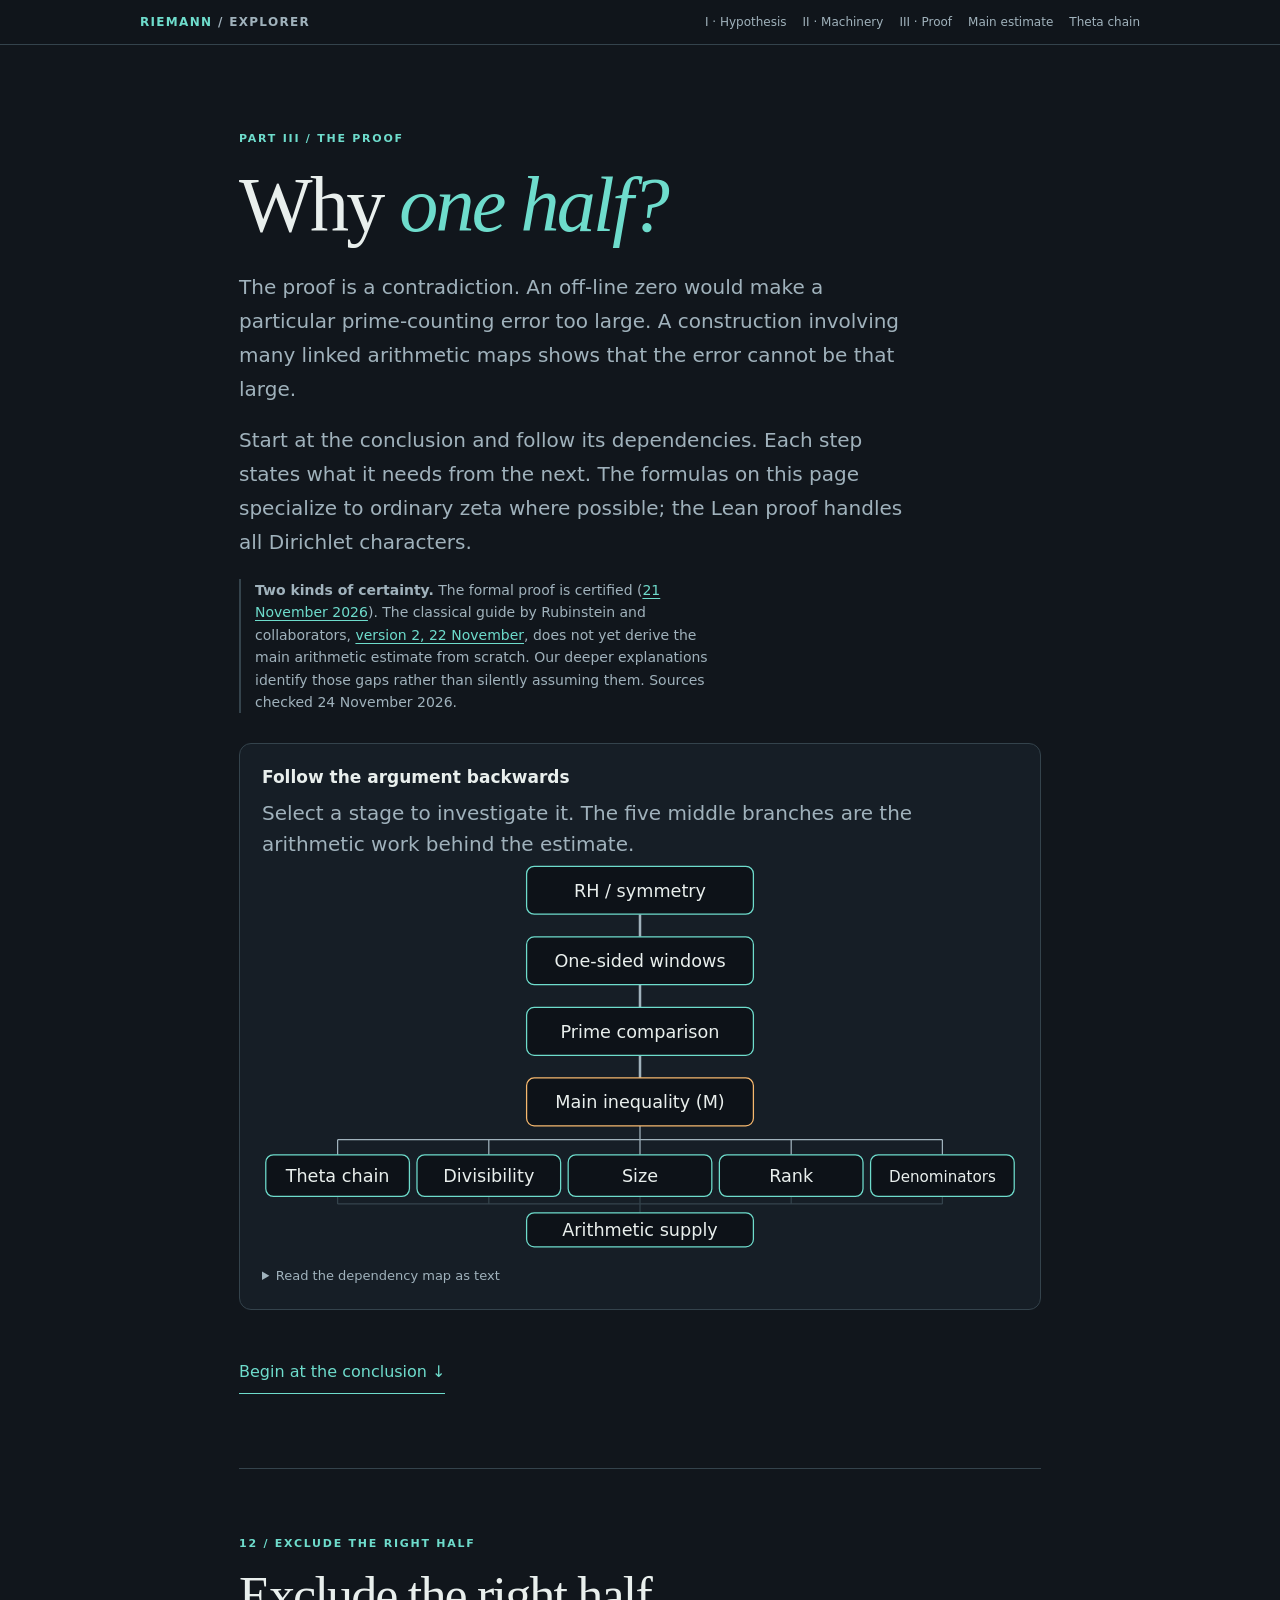
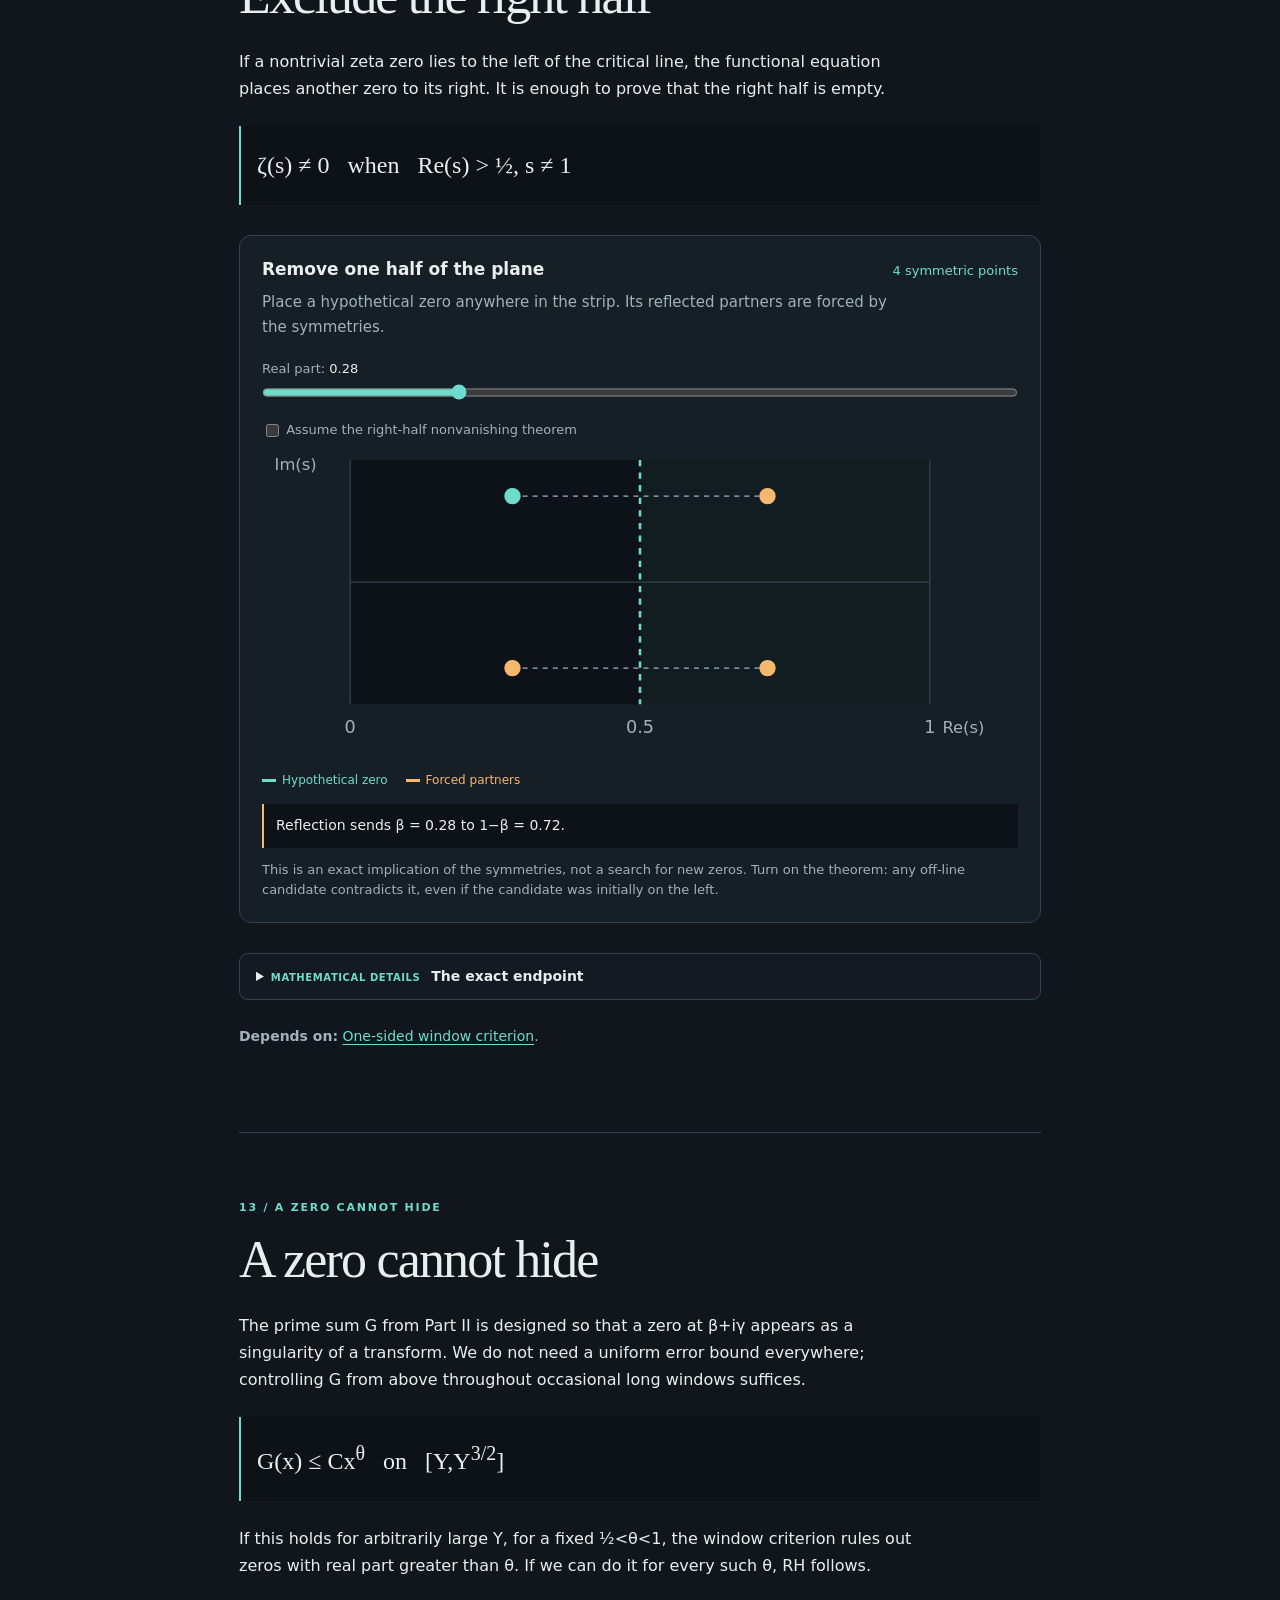
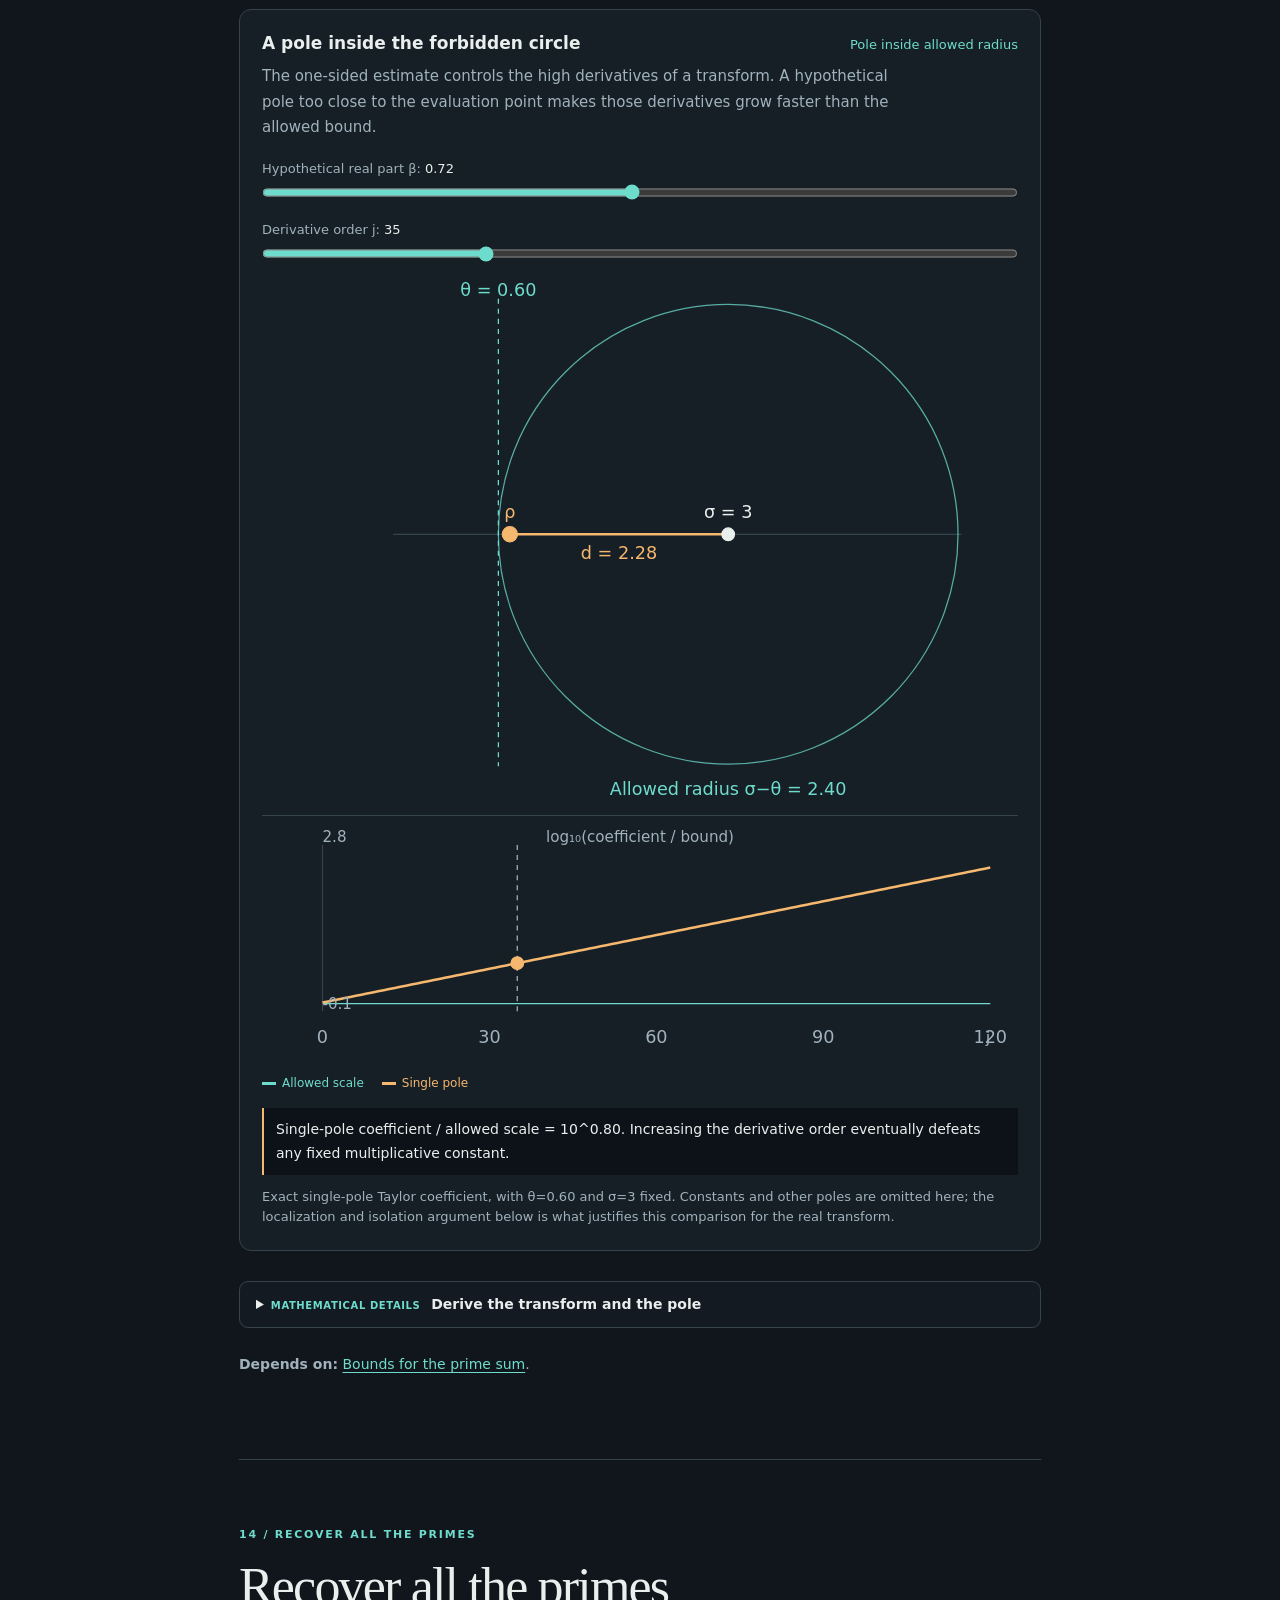
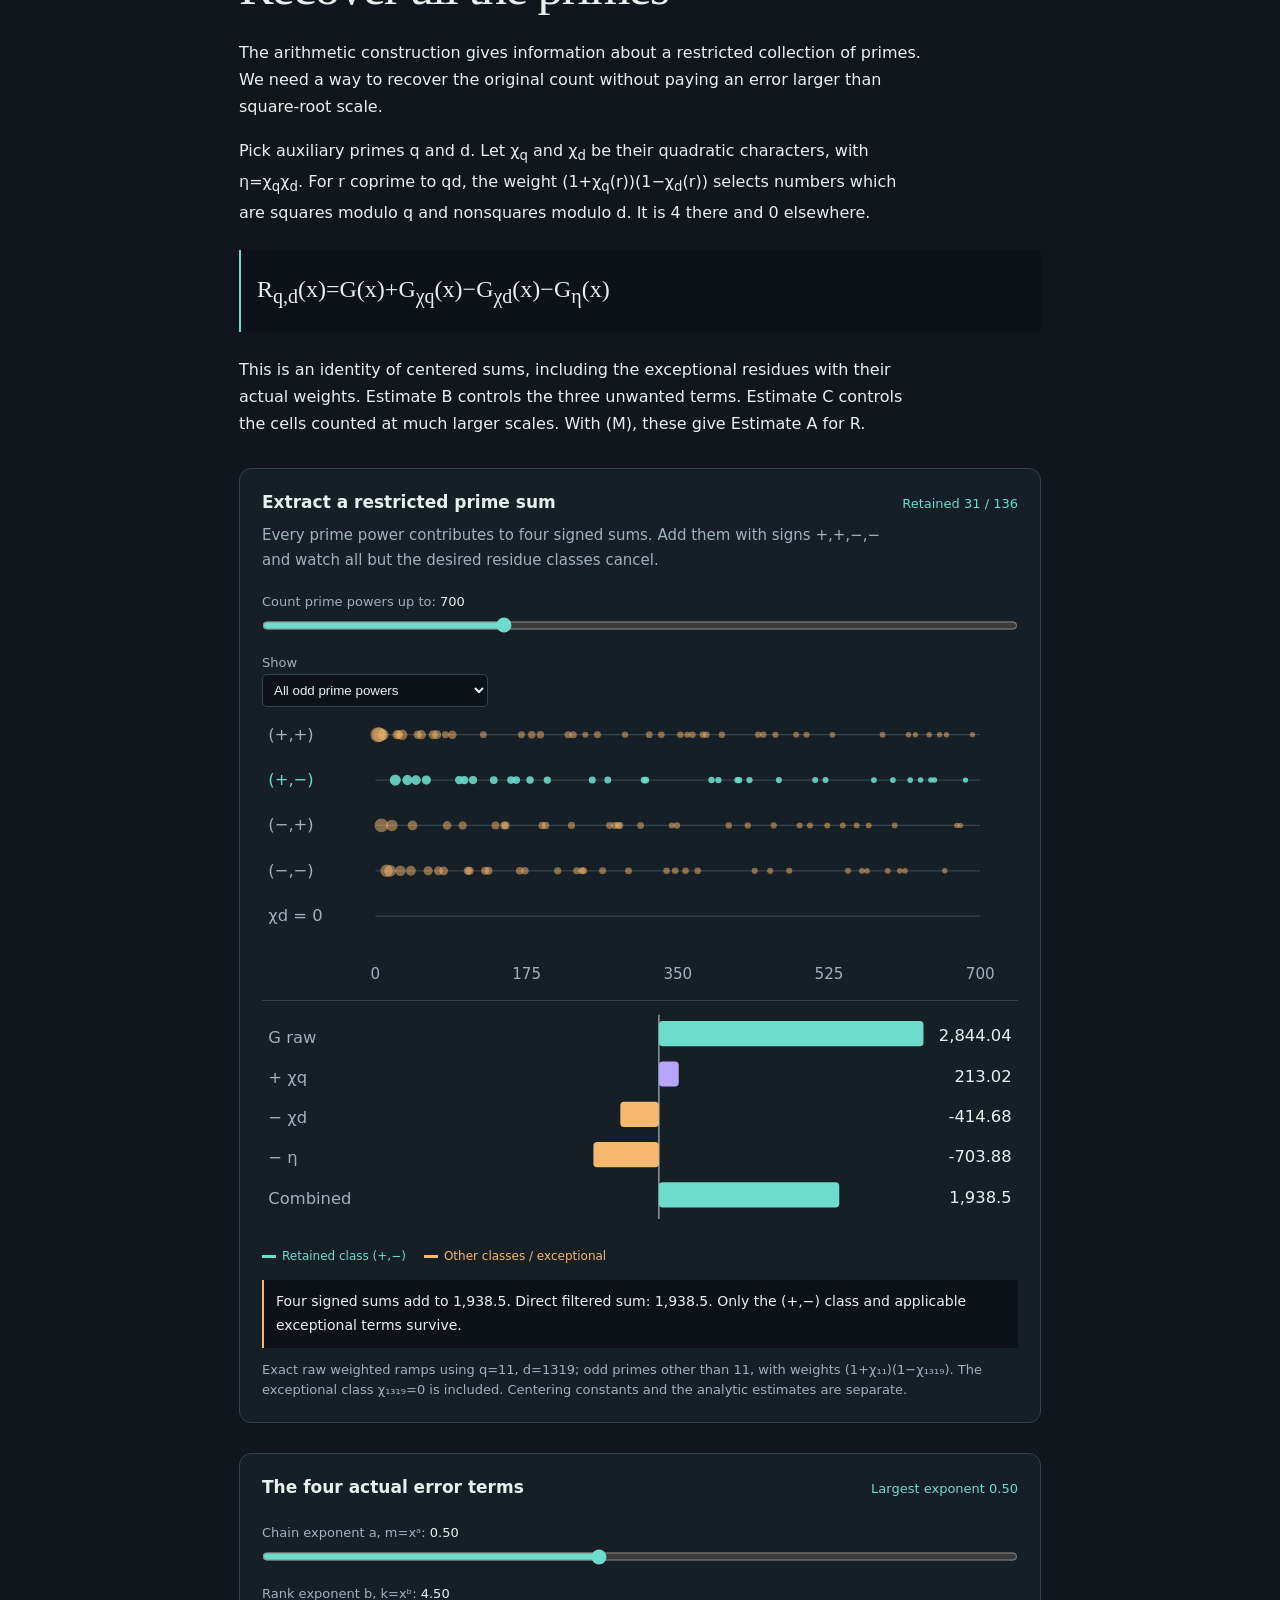
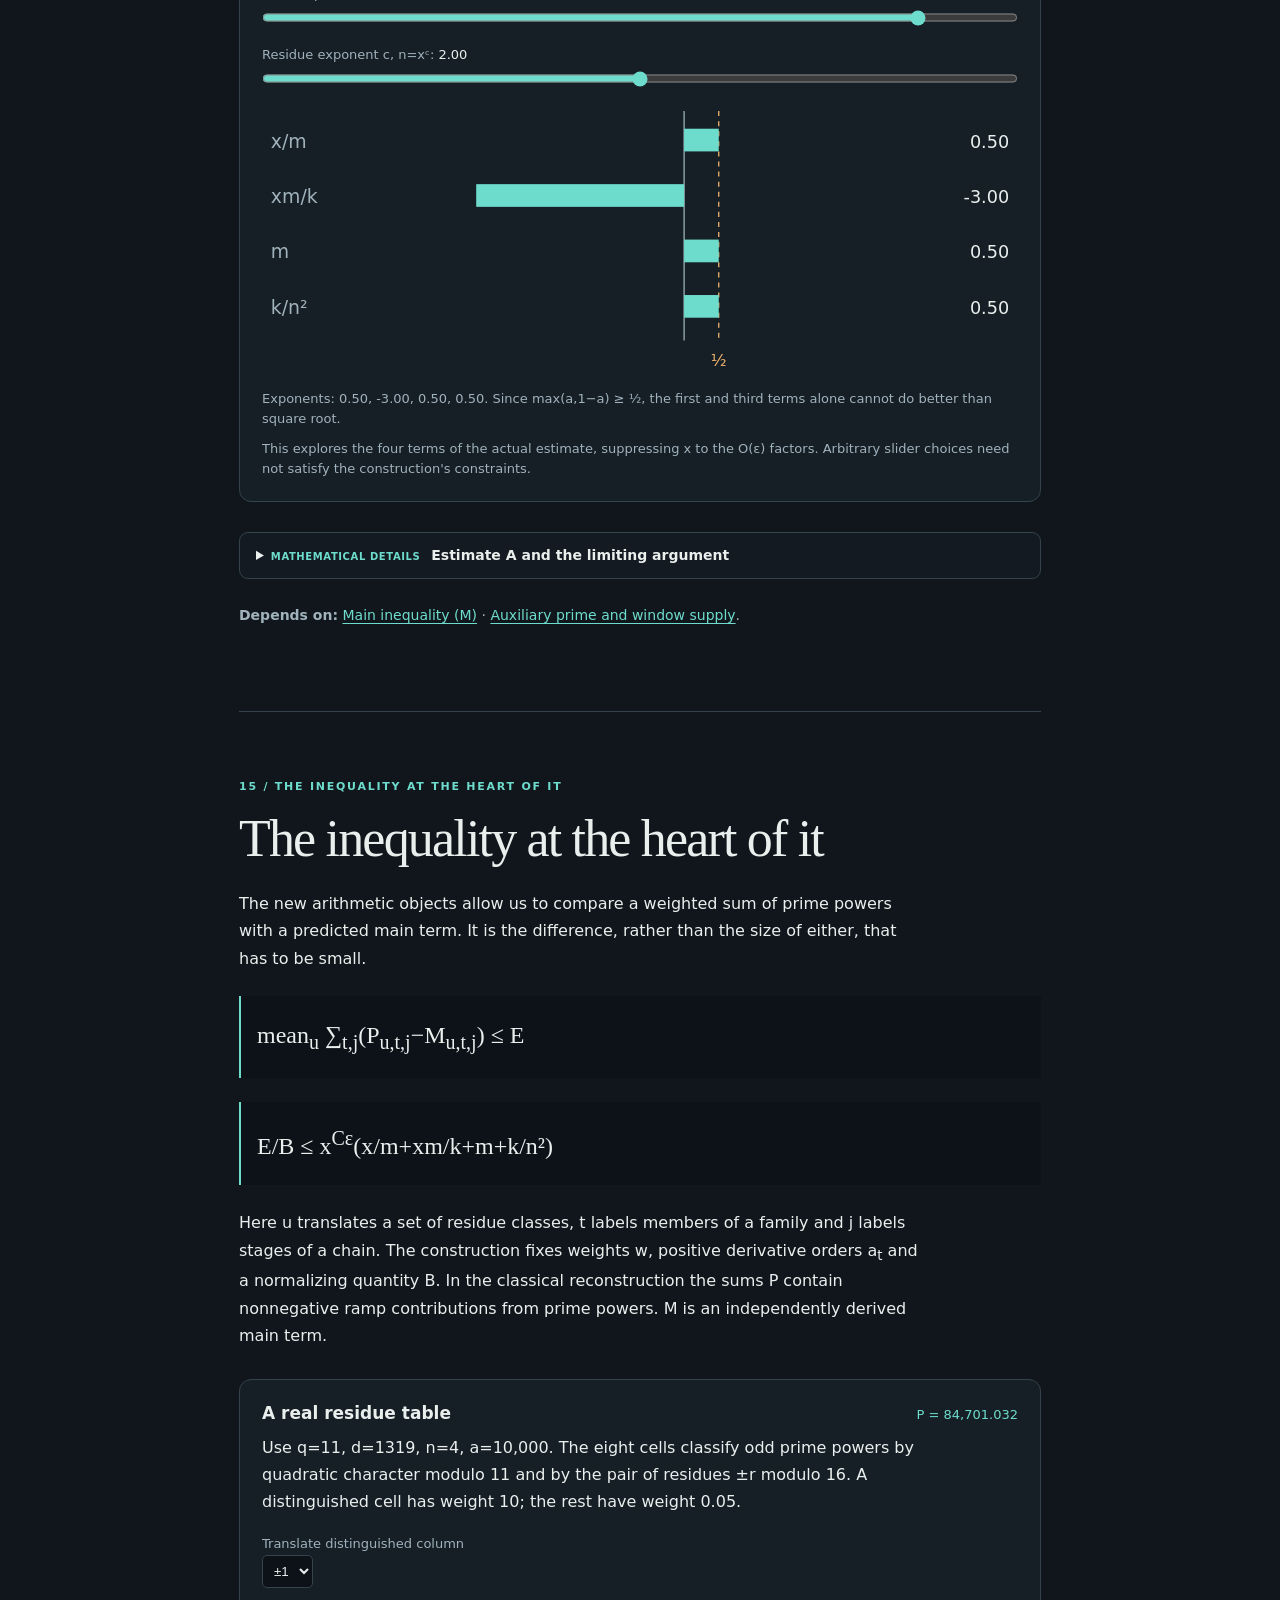
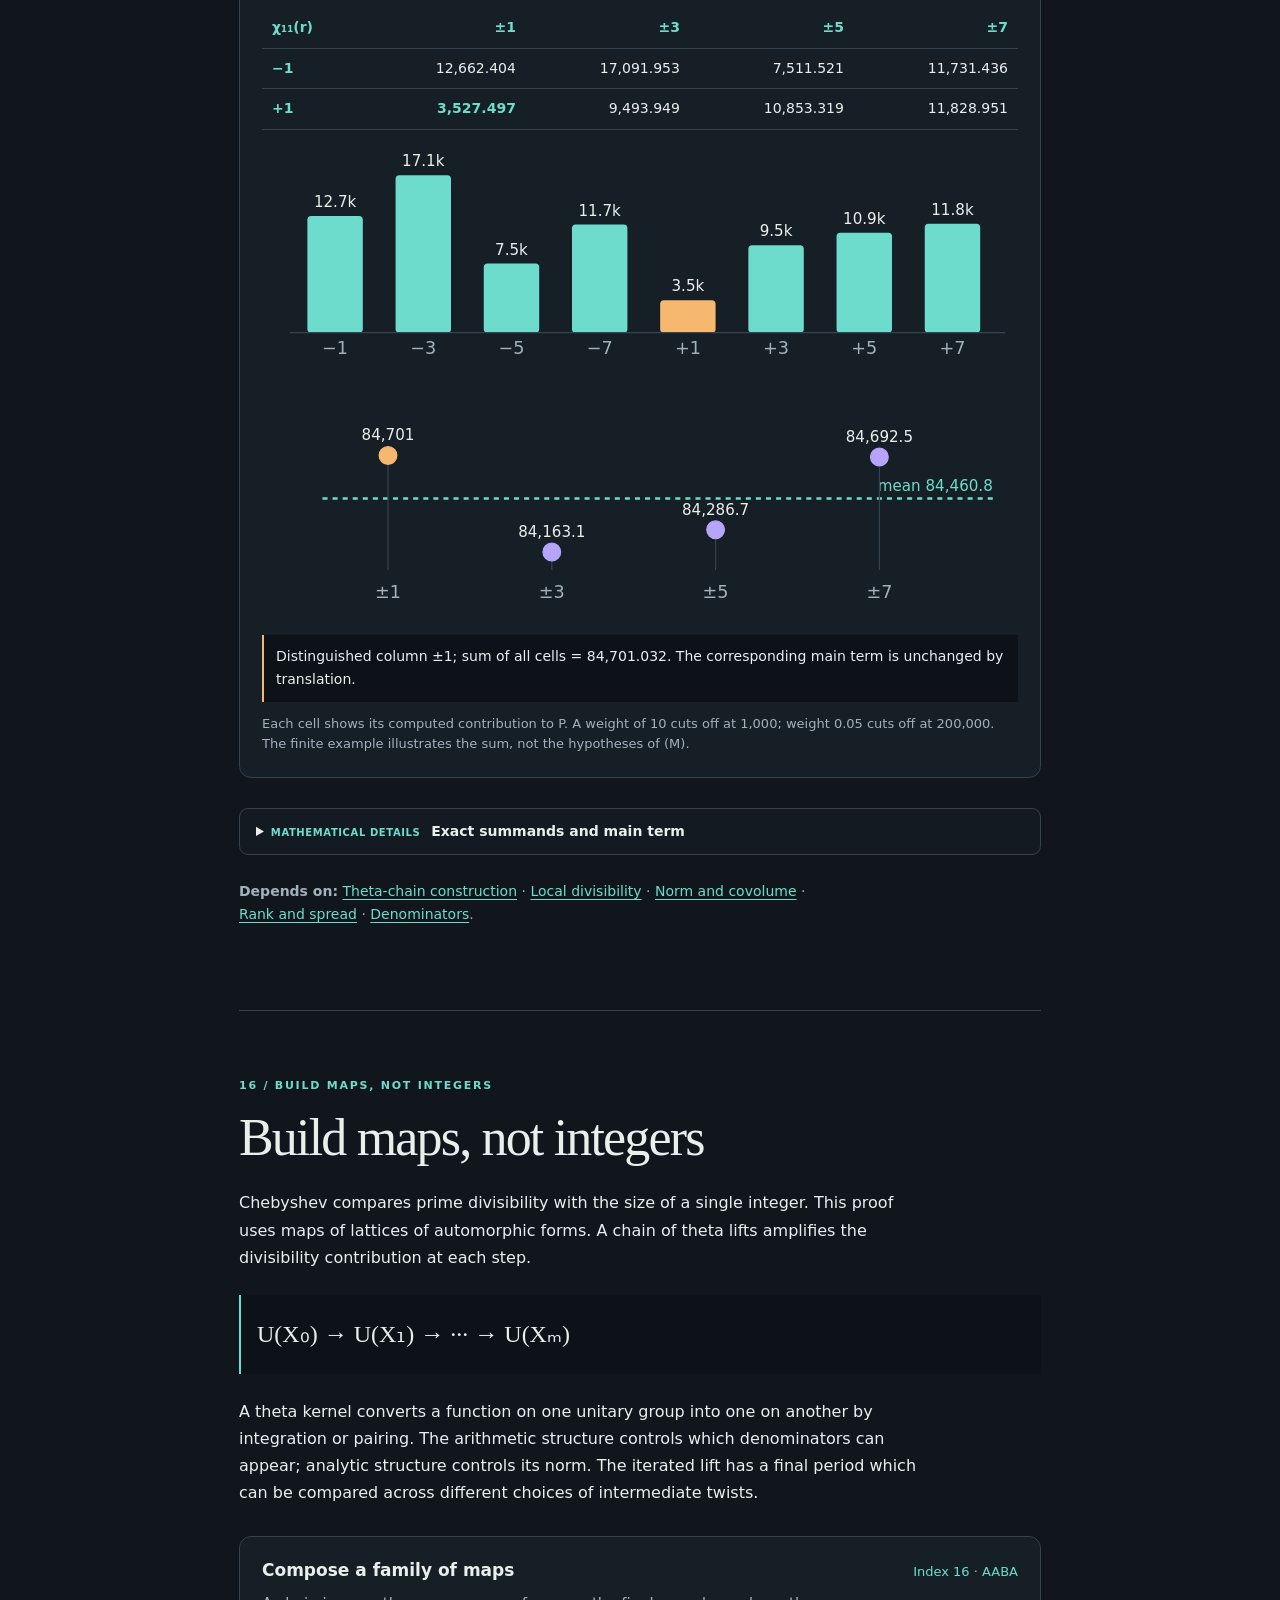
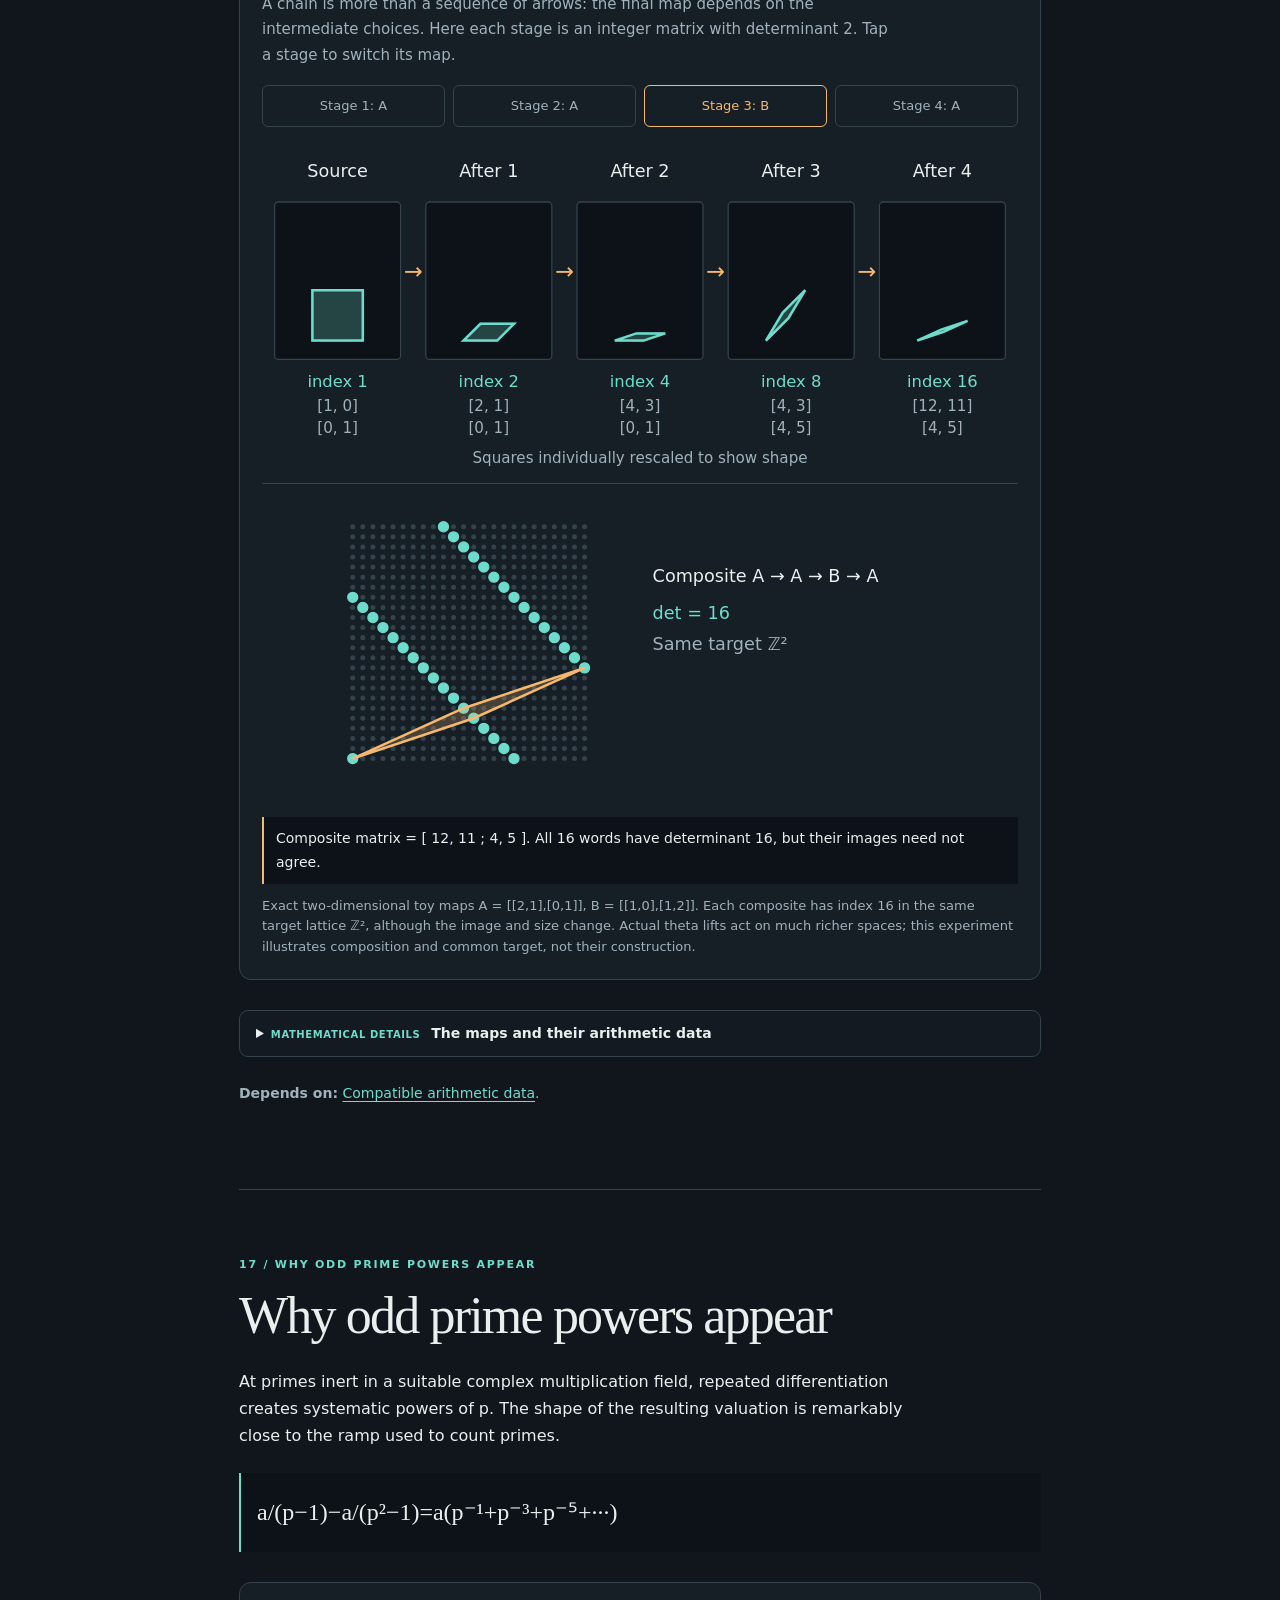
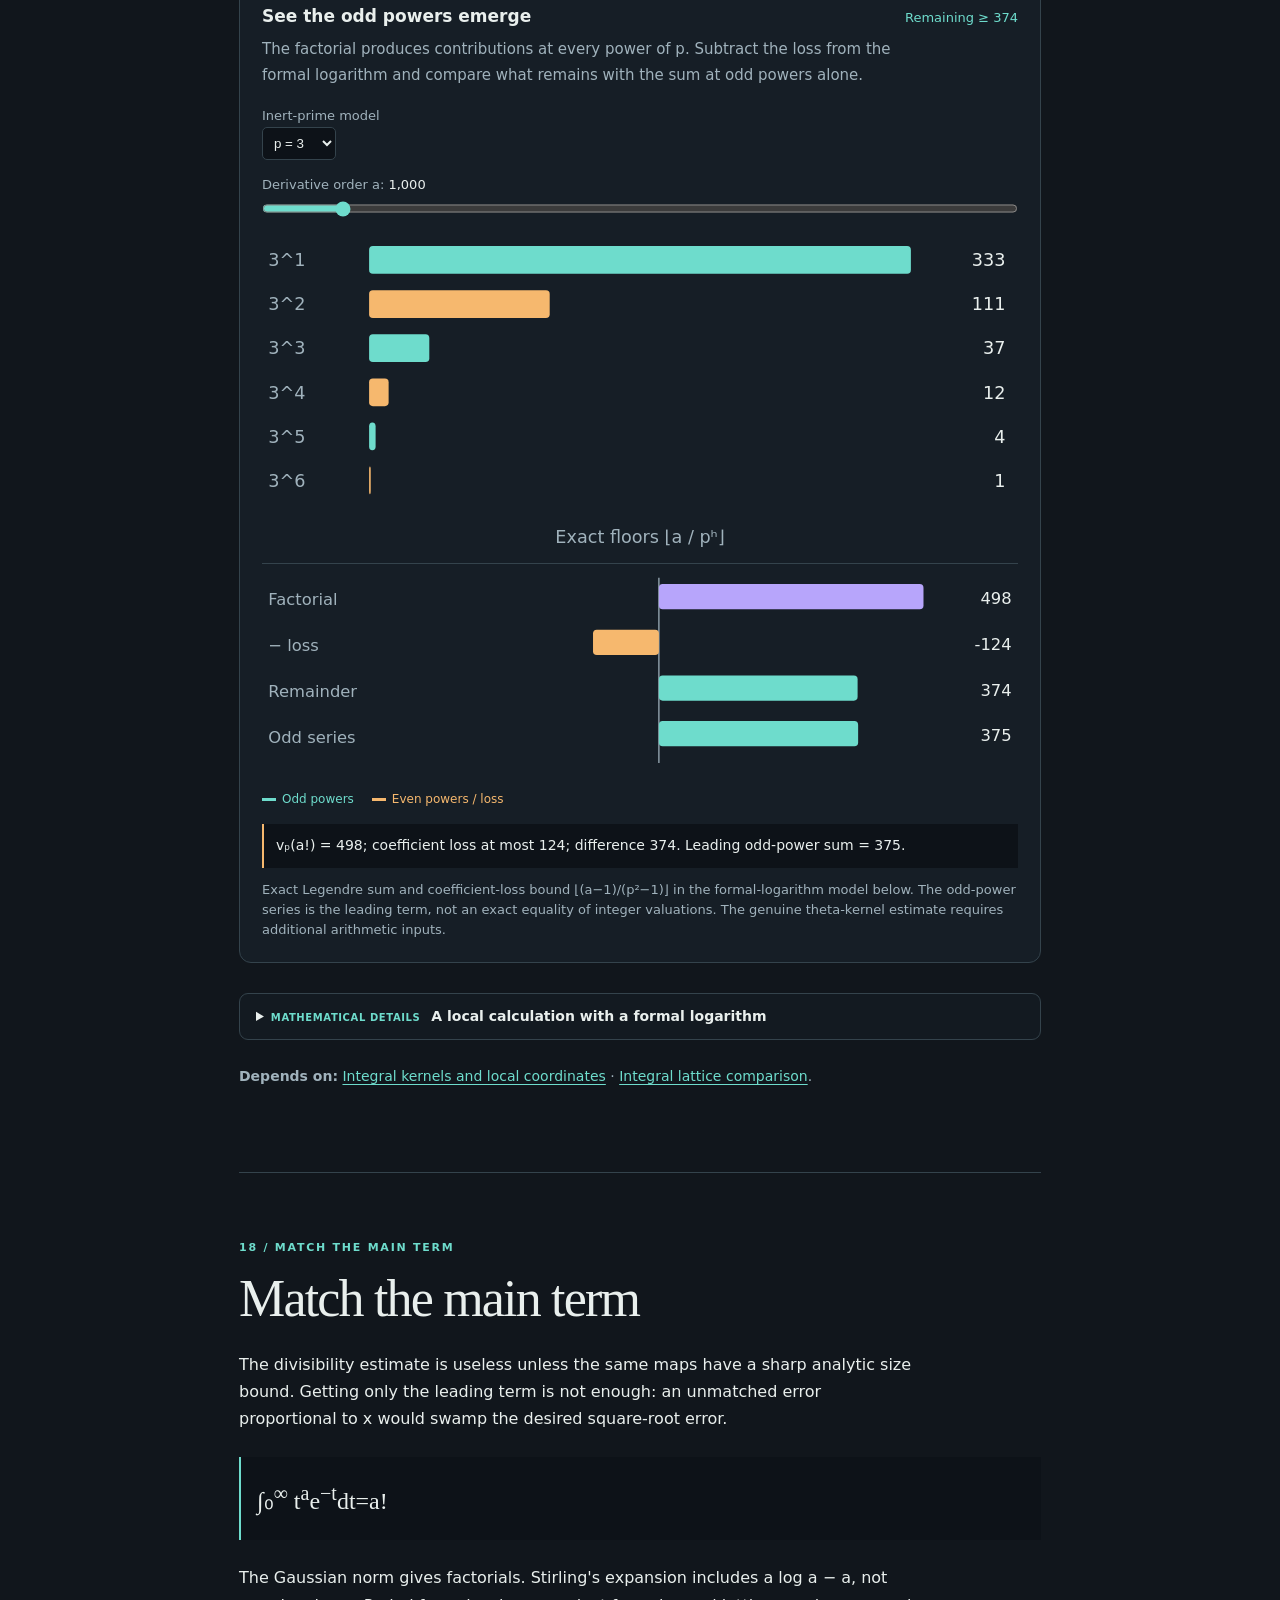
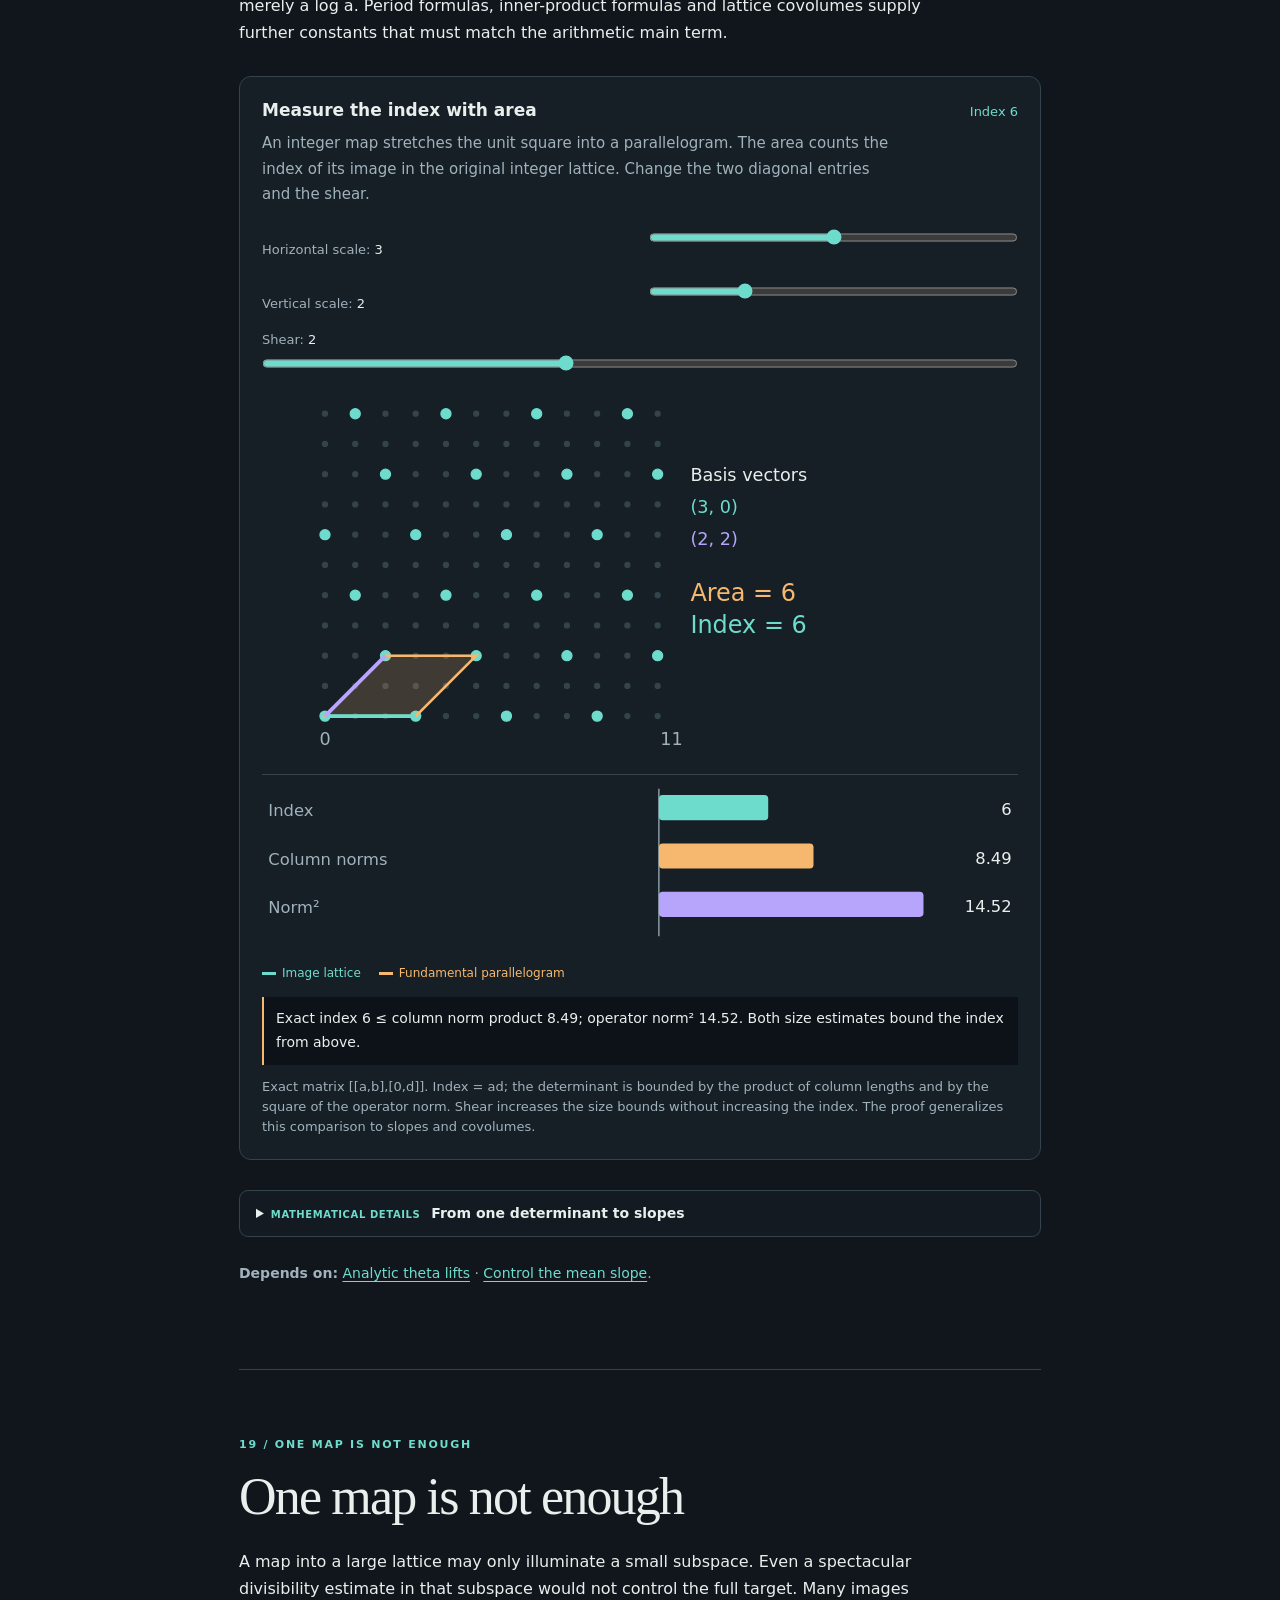
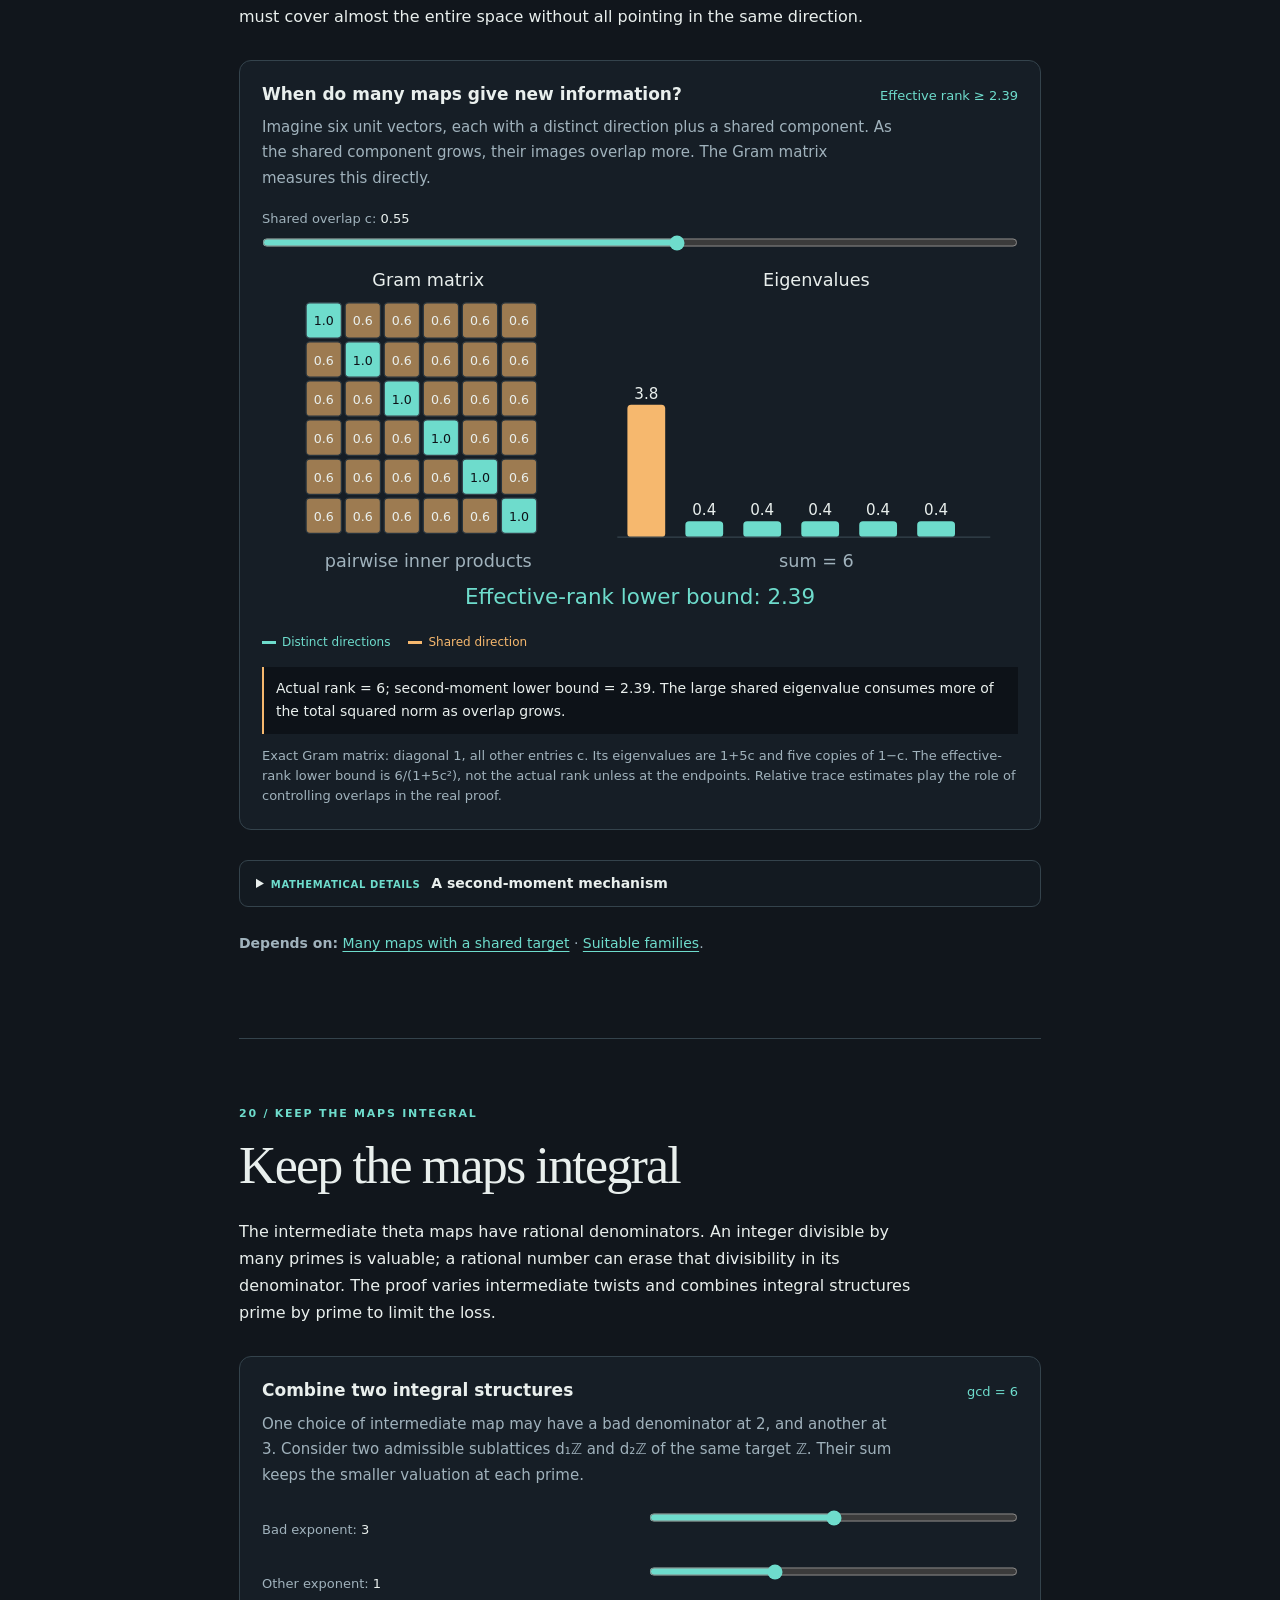
==== commit 7cdeae70: "Improve mobile dependency map and illustrate the whole-window requirement" ====
--- a/argument.html
+++ b/argument.html
@@ -1,6 +1,6 @@
 <!DOCTYPE html><html lang="en"><head><meta charset="utf-8"><meta name="viewport" content="width=device-width,initial-scale=1"><meta name="theme-color" content="#11161c"><title>Riemann — The proof</title><link rel="stylesheet" href="./style.css"></head><body><header class="top"><a class="brand" href="./index.html">RIEMANN<span> / EXPLORER</span></a><nav aria-label="Proof chapters"><a href="./index.html">I · Hypothesis</a><a href="./proof.html">II · Machinery</a><a href="#route">III · Proof</a><a href="#comparison">Main estimate</a><a href="#theta-chain">Theta chain</a></nav></header><main>
 <section class="hero" id="route"><div class="eyebrow">PART III / THE PROOF</div><h1>Why <em>one half?</em></h1><p>The proof is a contradiction. An off-line zero would make a particular prime-counting error too large. A construction involving many linked arithmetic maps shows that the error cannot be that large.</p><p>Start at the conclusion and follow its dependencies. Each step states what it needs from the next. The formulas on this page specialize to ordinary zeta where possible; the Lean proof handles all Dirichlet characters.</p><div class="reading-guide"><p><strong>Two kinds of certainty.</strong> The formal proof is certified (<a href="https://leanprover-community.github.io/blog/posts/riemann-hypothesis/">21 November 2026</a>). The classical guide by Rubinstein and collaborators, <a href="https://www.math.uwaterloo.ca/~mrubinst/alpoge_claude_grh/zeta-paper_v2.pdf">version 2, 22 November</a>, does not yet derive the main arithmetic estimate from scratch. Our deeper explanations identify those gaps rather than silently assuming them. Sources checked 24 November 2026.</p></div>
-<div class="lab" id="dependency-map"><h3>Follow the argument backwards</h3><p class="fine">Select a stage to investigate it. The five middle branches are the arithmetic work behind the estimate.</p><svg id="route-plot" viewBox="0 0 600 310" role="img" aria-label="Dependency diagram from RH through the arithmetic inequality to its five inputs and host supply"></svg><details class="route-text"><summary>Read the dependency map as text</summary><ol class="proof-route"><li><a href="#conclusion">All zeros are on the line</a><p>Reflection reduces this to excluding zeros on the right.</p></li><li><a href="#window">A one-sided bound on whole windows</a><p>The Mellin transform detects an off-line zero as a pole.</p></li><li><a href="#comparison">The prime-sum inequality</a><p>Use a finite character comparison and choose the scales.</p></li><li><a href="#main-inequality">The arithmetic inequality (M)</a><p>Compare divisibility and size across a family of lattice maps.</p><ul><li><a href="#theta-chain">Construct the maps</a></li><li><a href="#local-gain">Prove divisibility</a></li><li><a href="#size">Control size</a></li><li><a href="#rank">Control rank</a></li><li><a href="#denominators">Control denominators</a></li></ul></li><li><a href="#hosts">Supply the data on complete windows</a><p>Auxiliary primes, combinatorics and Galois cohomology.</p></li></ol></details></div><a class="begin" href="#conclusion">Begin at the conclusion ↓</a></section>
+<div class="lab" id="dependency-map"><h3>Follow the argument backwards</h3><p class="fine">Select a stage to investigate it. The five middle branches are the arithmetic work behind the estimate.</p><svg id="route-plot" viewBox="0 0 600 310" role="group" aria-label="Dependency diagram from RH through the arithmetic inequality to its five inputs and host supply"></svg><details class="route-text"><summary>Read the dependency map as text</summary><ol class="proof-route"><li><a href="#conclusion">All zeros are on the line</a><p>Reflection reduces this to excluding zeros on the right.</p></li><li><a href="#window">A one-sided bound on whole windows</a><p>The Mellin transform detects an off-line zero as a pole.</p></li><li><a href="#comparison">The prime-sum inequality</a><p>Use a finite character comparison and choose the scales.</p></li><li><a href="#main-inequality">The arithmetic inequality (M)</a><p>Compare divisibility and size across a family of lattice maps.</p><ul><li><a href="#theta-chain">Construct the maps</a></li><li><a href="#local-gain">Prove divisibility</a></li><li><a href="#size">Control size</a></li><li><a href="#rank">Control rank</a></li><li><a href="#denominators">Control denominators</a></li></ul></li><li><a href="#hosts">Supply the data on complete windows</a><p>Auxiliary primes, combinatorics and Galois cohomology.</p></li></ol></details></div><a class="begin" href="#conclusion">Begin at the conclusion ↓</a></section>
 <section id="conclusion"><div class="eyebrow">12 / EXCLUDE THE RIGHT HALF</div><h2>Exclude the right half</h2><p>If a nontrivial zeta zero lies to the left of the critical line, the functional equation places another zero to its right. It is enough to prove that the right half is empty.</p><div class="equation">ζ(s) ≠ 0 &nbsp; when &nbsp; Re(s) &gt; ½, s ≠ 1</div><div class="lab argument-lab" id="reflect-lab"><div class="labhead"><h3>Remove one half of the plane</h3><output id="reflect-stat" aria-live="polite"></output></div><p>Place a hypothetical zero anywhere in the strip. Its reflected partners are forced by the symmetries.</p><label for="reflect-beta">Real part: <output id="reflect-beta-val"></output></label><input id="reflect-beta" type="range" min="0.05" max="0.95" step="0.01" value="0.28"><label><input id="reflect-exclude" type="checkbox"> Assume the right-half nonvanishing theorem</label><svg id="reflect-plot" viewBox="0 0 600 250" role="img" aria-label="Hypothetical zero and three reflected partners, with right half excluded"></svg><div class="legend"><span class="a">Hypothetical zero</span><span class="b">Forced partners</span></div><p class="readout" id="reflect-detail"></p><p class="fine">This is an exact implication of the symmetries, not a search for new zeros. Turn on the theorem: any off-line candidate contradicts it, even if the candidate was initially on the left.</p></div><details class="depth"><summary><span class="depth-tag">Mathematical details</span> The exact endpoint</summary><div class="depth-content"><p>The completed function ξ(s)=½s(s−1)π<sup>−s/2</sup>Γ(s/2)ζ(s) obeys ξ(s)=ξ(1−s). Its zeros are precisely the nontrivial zeros of ζ. Nonvanishing on the right therefore forces Re(s)=½. For Dirichlet functions the functional equation pairs a character with its conjugate. Imprimitive functions differ by finitely many factors 1−χ(p)p<sup>−s</sup>; these cannot vanish for Re(s)&gt;0 because |χ(p)p<sup>−s</sup>|&lt;1.</p><p>The five exported statements and their exact scope are recorded by <a href="https://math.mit.edu/~drew/grh/">Sutherland</a>. They do not establish GRH for all automorphic L-functions.</p><details class="derivation source"><summary>Lean declarations and review status</summary><div class="depth-content"><p><a href="https://github.com/leanprover-community/riemann-hypothesis/blob/40e56bab026552e089d7afcfeff08d2defb9c005/src/Main.lean#L4-L4"><code>riemannHypothesis</code> ↗</a><br><span class="fine">Checked by two kernels — reading project's audit.</span></p><pre>theorem riemannHypothesis : RiemannHypothesis</pre><p><a href="https://github.com/leanprover-community/riemann-hypothesis/blob/40e56bab026552e089d7afcfeff08d2defb9c005/src/Formalism/GammaFactorNonvanishing/RhOfRight.lean#L5-L62"><code>Formalism.VW.rh_of_right</code> ↗</a><br><span class="fine">Kernel-checked at the archive pin — reading project's audit.</span></p><pre>theorem Formalism.VW.rh_of_right (hz : ∀ s : ℂ, 1 / 2 &lt; s.re → s ≠ 1 → riemannZeta s ≠ 0) : RiemannHypothesis</pre><p><a href="https://github.com/leanprover-community/riemann-hypothesis/blob/40e56bab026552e089d7afcfeff08d2defb9c005/src/Development/AutomorphicArithmetic/CharacterBoxes/ClaimStrip.lean#L7-L21"><code>Claim.factor_ne_zero</code> ↗</a><br><span class="fine">Inside a checked closure — reading project's audit.</span></p><pre>theorem factor_ne_zero {M : ℕ} (ψ : DirichletCharacter ℂ M) {s : ℂ} (hs : 0 &lt; s.re) (p : ℕ)
     (hp : p.Prime) : (1 : ℂ) - ψ p * (p : ℂ) ^ (-s) ≠ 0</pre><p><a href="https://github.com/leanprover-community/riemann-hypothesis/blob/40e56bab026552e089d7afcfeff08d2defb9c005/src/Development/AutomorphicArithmetic/CharacterBoxes/MainConclusion.lean#L10-L11"><code>UpperTheory.FinalTheorems.everyCharacter</code> ↗</a><br><span class="fine">Source-read — reading project's audit.</span></p><pre>theorem UpperTheory.FinalTheorems.everyCharacter : UpperTheory.EveryCharacter</pre><p class="fine">Declaration locations and individual audit labels from the <a href="https://nasqret.github.io/riemann-rev/atlas/">Naskręcki reading atlas</a>, archive pin <code>40e56bab0265</code>. Not a fresh kernel replay by this website.</p></div></details></div></details><p class="proof-deps"><strong>Depends on:</strong> <a href="#window">One-sided window criterion</a>.</p></section>
 <section id="window"><div class="eyebrow">13 / A ZERO CANNOT HIDE</div><h2>A zero cannot hide</h2><p>The prime sum G from Part II is designed so that a zero at β+iγ appears as a singularity of a transform. We do not need a uniform error bound everywhere; controlling G from above throughout occasional long windows suffices.</p><div class="equation">G(x) ≤ Cx<sup>θ</sup> &nbsp; on &nbsp; [Y,Y<sup>3/2</sup>]</div><p>If this holds for arbitrarily large Y, for a fixed ½&lt;θ&lt;1, the window criterion rules out zeros with real part greater than θ. If we can do it for every such θ, RH follows.</p><div class="lab argument-lab" id="pole-lab"><div class="labhead"><h3>A pole inside the forbidden circle</h3><output id="pole-stat" aria-live="polite"></output></div><p>The one-sided estimate controls the high derivatives of a transform. A hypothetical pole too close to the evaluation point makes those derivatives grow faster than the allowed bound.</p><label for="pole-beta">Hypothetical real part β: <output id="pole-beta-val"></output></label><input id="pole-beta" type="range" min="0.5" max="0.95" step="0.01" value="0.72"><label for="pole-order">Derivative order j: <output id="pole-order-val"></output></label><input id="pole-order" type="range" min="0" max="120" step="1" value="35"><svg id="pole-plane" viewBox="0 0 600 420" role="img" aria-label="Complex plane showing a pole, evaluation point and radius from the allowed exponent"></svg><svg id="pole-growth" viewBox="0 0 600 185" role="img" aria-label="Logarithm of derivative growth relative to the bound"></svg><div class="legend"><span class="a">Allowed scale</span><span class="b">Single pole</span></div><p class="readout" id="pole-detail"></p><p class="fine">Exact single-pole Taylor coefficient, with θ=0.60 and σ=3 fixed. Constants and other poles are omitted here; the localization and isolation argument below is what justifies this comparison for the real transform.</p></div><details class="depth"><summary><span class="depth-tag">Mathematical details</span> Derive the transform and the pole</summary><div class="depth-content"><p>For Re(s)&gt;1 integrate each ramp separately:</p><div class="equation">∫<sub>n</sub><sup>∞</sup>(x/n−1)x<sup>−s−1</sup>dx = n<sup>−s</sup>/[s(s−1)]</div><div class="equation">F(s)=−ζ′(s)/[s(s−1)ζ(s)]−1/(s−1)²+(1+γ)/(s−1)</div><p>The last two terms remove the singularity at 1. At a zero ρ of order ν, write ζ(s)=(s−ρ)<sup>ν</sup>h(s), h(ρ)≠0. Then ζ′/ζ=ν/(s−ρ)+h′/h. The transform has residue −ν/[ρ(ρ−1)]. In the general positive family of characters the numerator is a positive weighted sum of multiplicities, so the pole cannot disappear.</p><details class="derivation"><summary>Why windows are enough — classical proof outline</summary><div class="depth-content"><p>Set u=log x, g(u)=G(e<sup>u</sup>), and A<sub>j</sub>(s)=(−1)<sup>j</sup>F<sup>(j)</sup>(s)/j!. For a large real σ, the integral weight is u<sup>j</sup>e<sup>−σu</sup>/j!. At U=log Y choose j near 5(σ−2)U/4. The weight after using the global estimate |g(u)|≪e<sup>2u</sup> concentrates exponentially in [U,3U/2].</p><div class="equation">|A<sub>j</sub>(σ+it)|+A<sub>j</sub>(σ) ≤ 2∫ max(g(u),0)u<sup>j</sup>e<sup>−σu</sup>/j! du</div><p>Only the positive part of g is needed. The window bound controls the integral inside; the exponentially small tails control the rest. Along these j the right-hand side is O((σ−θ)<sup>−j</sup>) for σ sufficiently large. If a pole lies beyond θ, choose a center z=σ+it with a unique nearest pole at distance d&lt;min(σ−θ, distance from σ to its nearest pole). This is possible by moving t near the height of a suitable nonreal pole. Pick r strictly between d and that minimum. The pole contributes a term of order d<sup>−j</sup>; after subtracting it, Cauchy's estimate bounds the remainder and |A<sub>j</sub>(σ)| by O(r<sup>−j</sup>). As d&lt;r&lt;σ−θ the two bounds contradict one another for large j.</p><p>This is the ordinary-zeta classical argument, with constants and tail estimates in <a href="https://www.math.uwaterloo.ca/~mrubinst/alpoge_claude_grh/zeta-paper_v2.pdf#page=30">Part II §1 ↗</a>; the Lean route is not literally this derivation. See <a href="./proof.html#windows">the localization experiment</a>.</p></div></details><details class="derivation source"><summary>Lean declarations and review status</summary><div class="depth-content"><p><a href="https://github.com/leanprover-community/riemann-hypothesis/blob/40e56bab026552e089d7afcfeff08d2defb9c005/src/Development/AutomorphicArithmetic/DedekindLFunctions/LandauTheorems/poleData.lean#L248-L259"><code>Deduction.poleData</code> ↗</a><br><span class="fine">Kernel-checked at the archive pin — reading project's audit.</span></p><pre>theorem poleData (F : CharFamily) : ∃ Φ : ℂ → ℂ, PoleData (gm F) Φ (zeroSet F)</pre><p><a href="https://github.com/leanprover-community/riemann-hypothesis/blob/40e56bab026552e089d7afcfeff08d2defb9c005/src/Development/AutomorphicArithmetic/DedekindLFunctions/LandauTheorems/ZeroFreeOfRpowWindow.lean#L11-L14"><code>Deduction.zeroFree_of_rpow_window</code> ↗</a><br><span class="fine">Kernel-checked at the archive pin — reading project's audit.</span></p><pre>theorem zeroFree_of_rpow_window (F : CharFamily) {θ δ C : ℝ} (hθ : 0 &lt; θ) (hθ1 : θ &lt; 1) (hδ : 0 &lt; δ)
@@ -45,7 +45,7 @@
 <section id="denominators"><div class="eyebrow">20 / KEEP THE MAPS INTEGRAL</div><h2>Keep the maps integral</h2><p>The intermediate theta maps have rational denominators. An integer divisible by many primes is valuable; a rational number can erase that divisibility in its denominator. The proof varies intermediate twists and combines integral structures prime by prime to limit the loss.</p><div class="lab argument-lab" id="glue-lab"><div class="labhead"><h3>Combine two integral structures</h3><output id="glue-stat" aria-live="polite"></output></div><p>One choice of intermediate map may have a bad denominator at 2, and another at 3. Consider two admissible sublattices d₁ℤ and d₂ℤ of the same target ℤ. Their sum keeps the smaller valuation at each prime.</p><div class="control-pair"><label for="glue-a">Bad exponent: <output id="glue-a-val"></output></label><input id="glue-a" type="range" min="1" max="5" step="1" value="3"><label for="glue-b">Other exponent: <output id="glue-b-val"></output></label><input id="glue-b" type="range" min="0" max="3" step="1" value="1"></div><svg id="glue-plot" viewBox="0 0 600 235" role="img" aria-label="Prime valuations of two sublattices and of their sum"></svg><div class="legend"><span class="a">First choice</span><span class="b">Second choice</span><span class="c">Sum of lattices</span></div><p class="readout" id="glue-detail"></p><p class="fine">Exact one-dimensional model: d₁=2ᵃ3ᵇ, d₂=2ᵇ3ᵃ; their sum is gcd(d₁,d₂)ℤ. Bézout's identity produces the generator. The higher-dimensional theta problem has extra obstructions, controlled by cohomology; one cannot simply replace it with a gcd.</p></div><details class="depth"><summary><span class="depth-tag">Mathematical details</span> The arithmetic obstruction</summary><div class="depth-content"><p>Changing an intermediate character may preserve the final period while changing its local denominators. One seeks a common integral structure built from these choices, so that no single choice of denominator controls the entire argument. The residual obstruction is measured using lengths of locally trivial Galois cohomology groups of twisted modules. Their weighted sum controls the denominator losses in the formal comparison.</p><p>The definition VVle requires the relevant local lengths to be finite and their logarithmically weighted sums bounded. The statement vvRecord converts this to a summable bound. The cohomology comparison itself is a deep input, not an elementary gcd identity. <a href="https://www.math.uwaterloo.ca/~mrubinst/alpoge_claude_grh/zeta-paper_v2.pdf#page=151">§III.9 ↗</a> and <a href="https://www.math.uwaterloo.ca/~mrubinst/alpoge_claude_grh/zeta-paper_v2.pdf#page=193">§III.11 ↗</a> distinguish the conditional calculation from the quoted theorem.</p><details class="derivation source"><summary>Lean declarations and review status</summary><div class="depth-content"><p><a href="https://github.com/leanprover-community/riemann-hypothesis/blob/40e56bab026552e089d7afcfeff08d2defb9c005/src/Development/AutomorphicArithmetic/CharacterBoxes/ExistsPageN.lean#L12-L17"><code>UpperTheory.Top.VVle</code> ↗</a><br><span class="fine">Source-read — reading project's audit.</span></p><pre>def VVle (E : Type) [Field E] [NumberField E] (t : ℕ) (B : ℝ) : Prop</pre><p><a href="https://github.com/leanprover-community/riemann-hypothesis/blob/40e56bab026552e089d7afcfeff08d2defb9c005/src/Development/AutomorphicArithmetic/CharacterBoxes/DivinNOfHypV.lean#L17-L57"><code>UpperTheory.Top.vvRecord</code> ↗</a><br><span class="fine">Source-read — reading project's audit.</span></p><pre>theorem vvRecord (D : D7) (B : ℝ) (h : VVle D.host.E D.R.t B) :
     ShaFinOdd D ∧ Summable (vvTerm D) ∧ ∑' l, vvTerm D l ≤ B</pre><p><a href="https://github.com/leanprover-community/riemann-hypothesis/blob/40e56bab026552e089d7afcfeff08d2defb9c005/src/Development/AutomorphicArithmetic/CharacterBoxes/DivinNOfHypV.lean#L117-L130"><code>UpperTheory.Top.divinN_of_hypV</code> ↗</a><br><span class="fine">Source-read — reading project's audit.</span></p><pre>theorem divinN_of_hypV {eps : ℝ} (Fm : FamP eps) (heps : 0 &lt; eps) (hV : HypV Fm.toFamCore) (hN : LinkN Fm) (hR : SmallLevelRankEq Fm) :
     DIVinN Fm</pre><p><a href="https://github.com/leanprover-community/riemann-hypothesis/blob/40e56bab026552e089d7afcfeff08d2defb9c005/src/Development/AutomorphicArithmetic/Foundations/GaloisRepresentations/TypeConditions/WeightsConjBis.lean#L69-L73"><code>UpperTheory.GalStar.Row0b</code> ↗</a><br><span class="fine">Source-read — reading project's audit.</span></p><pre>def Row0b : Prop</pre><p class="fine">Declaration locations and individual audit labels from the <a href="https://nasqret.github.io/riemann-rev/atlas/">Naskręcki reading atlas</a>, archive pin <code>40e56bab0265</code>. Not a fresh kernel replay by this website.</p></div></details></div></details><p class="proof-deps"><strong>Depends on:</strong> <a href="#hosts">Cohomological window</a>.</p></section>
-<section id="hosts"><div class="eyebrow">21 / MAKE IT WORK AT EVERY SCALE</div><h2>Make it work at every scale</h2><p>The argument needs a complete construction for every x inside arbitrarily late windows. Having good data at just one scale, or for one character, would not establish RH.</p><p>Auxiliary quadratic characters are selected using estimates in analytic number theory. Behrend-type sets of residue classes give the combinatorial supply. A cohomological window provides the uniform arithmetic controls; a host-existence theorem narrows that window to the one required by the analytic argument.</p><div class="lab argument-lab" id="behrend-lab"><div class="labhead"><h3>Choose many classes without a progression</h3><output id="behrend-stat" aria-live="polite"></output></div><p>The arithmetic supply uses sets that avoid short additive relations. Here encode triples of digits (0–4) as a number in base 10. Select a sphere in the digit cube to see why progressions disappear.</p><label for="behrend-r">Squared radius</label><select id="behrend-r"><option value="9">9</option><option value="14">14</option><option value="17" selected>17</option><option value="20">20</option><option value="26">26</option><option value="29">29</option></select><label><input type="checkbox" id="behrend-all"> Show the full digit cube instead</label><svg id="behrend-plot" viewBox="0 0 600 180" role="img" aria-label="Five layers of digit triples with selected sphere points"></svg><svg id="behrend-line" viewBox="0 0 600 115" role="img" aria-label="Selected base-ten encoded points along the integer line"></svg><p class="readout" id="behrend-detail"></p><p class="fine">Exact finite Behrend example: 2b=a+c causes no carries in these digits, so an arithmetic progression of distinct numbers would give three collinear points on the same Euclidean sphere. Strict convexity forbids that. The proof needs larger sets avoiding more general bounded-coefficient relations and compatible arithmetic hosts.</p></div><details class="depth"><summary><span class="depth-tag">Mathematical details</span> The quantifiers and the bridge</summary><div class="depth-content"><p>Fix a primitive character ψ. The property VWinAt ψ 401 supplies a cohomological window of the form [Y,Y²] under the stated scale conditions. The theorem supplyChi consumes that property to obtain HostExW(3/2) for the required data. These are quantified over sufficiently large scales; the choices may depend on x and on ψ, but the final family and window must satisfy the analytic criterion. A definition such as VWinAt is not by itself a theorem of existence.</p><p><a href="https://www.math.uwaterloo.ca/~mrubinst/alpoge_claude_grh/zeta-paper_v2.pdf#page=61">§III.1–III.3 ↗</a>, <a href="https://www.math.uwaterloo.ca/~mrubinst/alpoge_claude_grh/zeta-paper_v2.pdf#page=151">§III.9 ↗</a>, <a href="https://www.math.uwaterloo.ca/~mrubinst/alpoge_claude_grh/zeta-paper_v2.pdf#page=193">§III.11 ↗</a>. The arithmetic literature packages provide the inputs used by the final theorem; the formal proof has no explicit outstanding arithmetic assumptions.</p><details class="derivation source"><summary>Lean declarations and review status</summary><div class="depth-content"><p><a href="https://github.com/leanprover-community/riemann-hypothesis/blob/40e56bab026552e089d7afcfeff08d2defb9c005/src/Formalism/FrobeniusOrbits/FrobeniusOrbitsProofs/ThickExists.lean#L85-L95"><code>Formalism.FrobeniusOrbits.ThickExists.noRel_image</code> ↗</a><br><span class="fine">Kernel-checked at the archive pin — reading project's audit.</span></p><pre>lemma noRel_image (L S d k : ℕ) (hL : 1 ≤ L) :
+<section id="hosts"><div class="eyebrow">21 / MAKE IT WORK AT EVERY SCALE</div><h2>Make it work at every scale</h2><p>The argument needs a complete construction for every x inside arbitrarily late windows. Having good data at just one scale, or for one character, would not establish RH.</p><p>Auxiliary quadratic characters are selected using estimates in analytic number theory. Behrend-type sets of residue classes give the combinatorial supply. A cohomological window provides the uniform arithmetic controls; a host-existence theorem narrows that window to the one required by the analytic argument.</p><div class="lab argument-lab" id="behrend-lab"><div class="labhead"><h3>Choose many classes without a progression</h3><output id="behrend-stat" aria-live="polite"></output></div><p>The arithmetic supply uses sets that avoid short additive relations. Here encode triples of digits (0–4) as a number in base 10. Select a sphere in the digit cube to see why progressions disappear.</p><label for="behrend-r">Squared radius</label><select id="behrend-r"><option value="9">9</option><option value="14">14</option><option value="17" selected>17</option><option value="20">20</option><option value="26">26</option><option value="29">29</option></select><label><input type="checkbox" id="behrend-all"> Show the full digit cube instead</label><svg id="behrend-plot" viewBox="0 0 600 180" role="img" aria-label="Five layers of digit triples with selected sphere points"></svg><svg id="behrend-line" viewBox="0 0 600 115" role="img" aria-label="Selected base-ten encoded points along the integer line"></svg><p class="readout" id="behrend-detail"></p><p class="fine">Exact finite Behrend example: 2b=a+c causes no carries in these digits, so an arithmetic progression of distinct numbers would give three collinear points on the same Euclidean sphere. Strict convexity forbids that. The proof needs larger sets avoiding more general bounded-coefficient relations and compatible arithmetic hosts.</p></div><div class="mini-lab argument-lab" id="host-window-lab"><div class="labhead"><h3>Fit a complete window</h3><output id="host-window-stat" aria-live="polite"></output></div><p>Suppose the arithmetic data is good throughout [Y,Y²]. Can a shorter window [Z,Z<sup>3/2</sup>] fit inside it? Move Z=Yᵃ.</p><label for="host-window-a">Starting exponent a: <output id="host-window-a-val"></output></label><input id="host-window-a" type="range" min="0.8" max="1.6" step=".01" value="1.2"><svg id="host-window-plot" viewBox="0 0 600 165" role="img" aria-label="Cohomological and analytic windows on a logarithmic scale"></svg><p class="readout" id="host-window-detail"></p><p class="fine">Exact interval containment for Y&gt;1, shown on the log<sub>Y</sub> scale. This illustrates why the argument needs uniform control throughout a window; the genuine host-supply theorem must also construct compatible data for every scale in it.</p></div><details class="depth"><summary><span class="depth-tag">Mathematical details</span> The quantifiers and the bridge</summary><div class="depth-content"><p>Fix a primitive character ψ. The property VWinAt ψ 401 supplies a cohomological window of the form [Y,Y²] under the stated scale conditions. The theorem supplyChi consumes that property to obtain HostExW(3/2) for the required data. These are quantified over sufficiently large scales; the choices may depend on x and on ψ, but the final family and window must satisfy the analytic criterion. A definition such as VWinAt is not by itself a theorem of existence.</p><p><a href="https://www.math.uwaterloo.ca/~mrubinst/alpoge_claude_grh/zeta-paper_v2.pdf#page=61">§III.1–III.3 ↗</a>, <a href="https://www.math.uwaterloo.ca/~mrubinst/alpoge_claude_grh/zeta-paper_v2.pdf#page=151">§III.9 ↗</a>, <a href="https://www.math.uwaterloo.ca/~mrubinst/alpoge_claude_grh/zeta-paper_v2.pdf#page=193">§III.11 ↗</a>. The arithmetic literature packages provide the inputs used by the final theorem; the formal proof has no explicit outstanding arithmetic assumptions.</p><details class="derivation source"><summary>Lean declarations and review status</summary><div class="depth-content"><p><a href="https://github.com/leanprover-community/riemann-hypothesis/blob/40e56bab026552e089d7afcfeff08d2defb9c005/src/Formalism/FrobeniusOrbits/FrobeniusOrbitsProofs/ThickExists.lean#L85-L95"><code>Formalism.FrobeniusOrbits.ThickExists.noRel_image</code> ↗</a><br><span class="fine">Kernel-checked at the archive pin — reading project's audit.</span></p><pre>lemma noRel_image (L S d k : ℕ) (hL : 1 ≤ L) :
     NoRel ((Behrend.sphere S d k).image (Behrend.map (4 * L * d))) L</pre><p><a href="https://github.com/leanprover-community/riemann-hypothesis/blob/40e56bab026552e089d7afcfeff08d2defb9c005/src/Development/AutomorphicArithmetic/CharacterBoxes/ExistsPageN.lean#L44-L47"><code>UpperTheory.Top.VWinAt</code> ↗</a><br><span class="fine">Inside a checked closure — reading project's audit.</span></p><pre>def VWinAt (ψ : PChar) (Ct : ℝ) : Prop</pre><p><a href="https://github.com/leanprover-community/riemann-hypothesis/blob/40e56bab026552e089d7afcfeff08d2defb9c005/src/Development/AutomorphicArithmetic/AutomorphicVarieties/ModularityArgument/ThresholdArguments/DenseThresholdCases/WindowBoundOfLiteratureLevel.lean#L33-L34"><code>UpperTheory.V.v_window_of_literal_automorphy_n</code> ↗</a><br><span class="fine">Source-read — reading project's audit.</span></p><pre>theorem UpperTheory.V.v_window_of_literal_automorphy_n (hN : _root_.GlobalTheory.Mem.LiteralAutomorphy.LiteratureRankNHypothesis) : VWin</pre><p><a href="https://github.com/leanprover-community/riemann-hypothesis/blob/40e56bab026552e089d7afcfeff08d2defb9c005/src/Development/AutomorphicArithmetic/CharacterBoxes/SupplyChi.lean#L8-L16"><code>UpperTheory.Top.supplyChi</code> ↗</a><br><span class="fine">Kernel-checked at the archive pin — reading project's audit.</span></p><pre>theorem UpperTheory.Top.supplyChi :
     ∀ ψ : PChar, VWinAt ψ 401 → HostExW (3 / 2) (GChi ψ).req</pre><p><a href="https://github.com/leanprover-community/riemann-hypothesis/blob/40e56bab026552e089d7afcfeff08d2defb9c005/src/Development/AutomorphicArithmetic/ThetaCorrespondence/ThetaPairLifts/ThirdPlaceSeries/TopPlug.lean#L12-L15"><code>UpperTheory.Top.zero_free_all_of_green_v_win</code> ↗</a><br><span class="fine">Source-read — reading project's audit.</span></p><pre>theorem UpperTheory.Top.zero_free_all_of_green_v_win (hG : GlobalTheory.GLq.Green) (hV : UpperTheory.Top.VWin)
     (h : Nonempty (_root_.GlobalTheory.Fc.HypsAlt (fun 𝒞 =&gt; Closed 𝒞 fun Fm _ =&gt; LinkN Fm) _root_.GlobalTheory.Fc.DefiniteSideCondition)) : Formalism.HC.ZeroFreeAll</pre><p class="fine">Declaration locations and individual audit labels from the <a href="https://nasqret.github.io/riemann-rev/atlas/">Naskręcki reading atlas</a>, archive pin <code>40e56bab0265</code>. Not a fresh kernel replay by this website.</p></div></details></div></details><p class="proof-deps"><strong>Depends on:</strong> the stated classical and formal inputs.</p></section>
--- a/style.css
+++ b/style.css
@@ -9,4 +9,4 @@
 .proof-route li{margin-bottom:14px}.proof-route li p{margin:3px 0 0;color:var(--muted);font-size:14px}.proof-route li ul{padding-left:20px;margin:8px 0}.proof-deps{margin-top:25px;color:var(--muted);font-size:14px}.source pre{white-space:pre-wrap;overflow-wrap:anywhere;font:12px/1.5 ui-monospace,monospace;padding:10px;background:#0d1218;border:1px solid var(--line);max-width:100%}.source code{overflow-wrap:anywhere}.source{min-width:0}.proof-deps a{display:inline-block}.number-table td{font-variant-numeric:tabular-nums}
 
 /* Proof experiments share the restrained visual language of Part I. */
-.argument-lab .readout{margin-top:14px}.argument-lab>p:not(.fine):not(.readout){font-size:15px;color:var(--muted)}.argument-lab svg+svg{margin-top:10px;border-top:1px solid var(--line);padding-top:10px}.proof-buttons{display:flex;flex-wrap:wrap;gap:8px;margin:12px 0}.proof-buttons button{flex:1;min-width:95px;padding:9px;font-size:13px}.proof-buttons button[aria-pressed=true]{border-color:var(--b);color:var(--b)}#route-plot a{cursor:pointer}#route-plot a:hover rect,#route-plot a:focus-visible rect{fill:#23343c;stroke-width:2}#route-plot a:focus-visible{outline:none}.route-text{font-size:13px;color:var(--muted);margin-top:14px}.route-text summary{cursor:pointer}.argument-lab select{max-width:100%}@media(max-width:600px){.argument-lab svg text{font-size:15px}.argument-lab .control-pair{gap:9px}.proof-buttons button{min-width:110px}#route-plot text{font-size:15px}.argument-lab .readout{font-size:13px}}
+.argument-lab .readout{margin-top:14px}.argument-lab>p:not(.fine):not(.readout){font-size:15px;color:var(--muted)}.argument-lab svg+svg{margin-top:10px;border-top:1px solid var(--line);padding-top:10px}.proof-buttons{display:flex;flex-wrap:wrap;gap:8px;margin:12px 0}.proof-buttons button{flex:1;min-width:95px;padding:9px;font-size:13px}.proof-buttons button[aria-pressed=true]{border-color:var(--b);color:var(--b)}#route-plot a{cursor:pointer}#route-plot a:hover rect,#route-plot a:focus-visible rect{fill:#23343c;stroke-width:2}#route-plot a:focus-visible{outline:none}.route-text{font-size:13px;color:var(--muted);margin-top:14px}.route-text summary{cursor:pointer}.argument-lab select{max-width:100%}@media(max-width:600px){.argument-lab .control-pair{gap:9px}.proof-buttons button{min-width:110px}.argument-lab .readout{font-size:13px}}
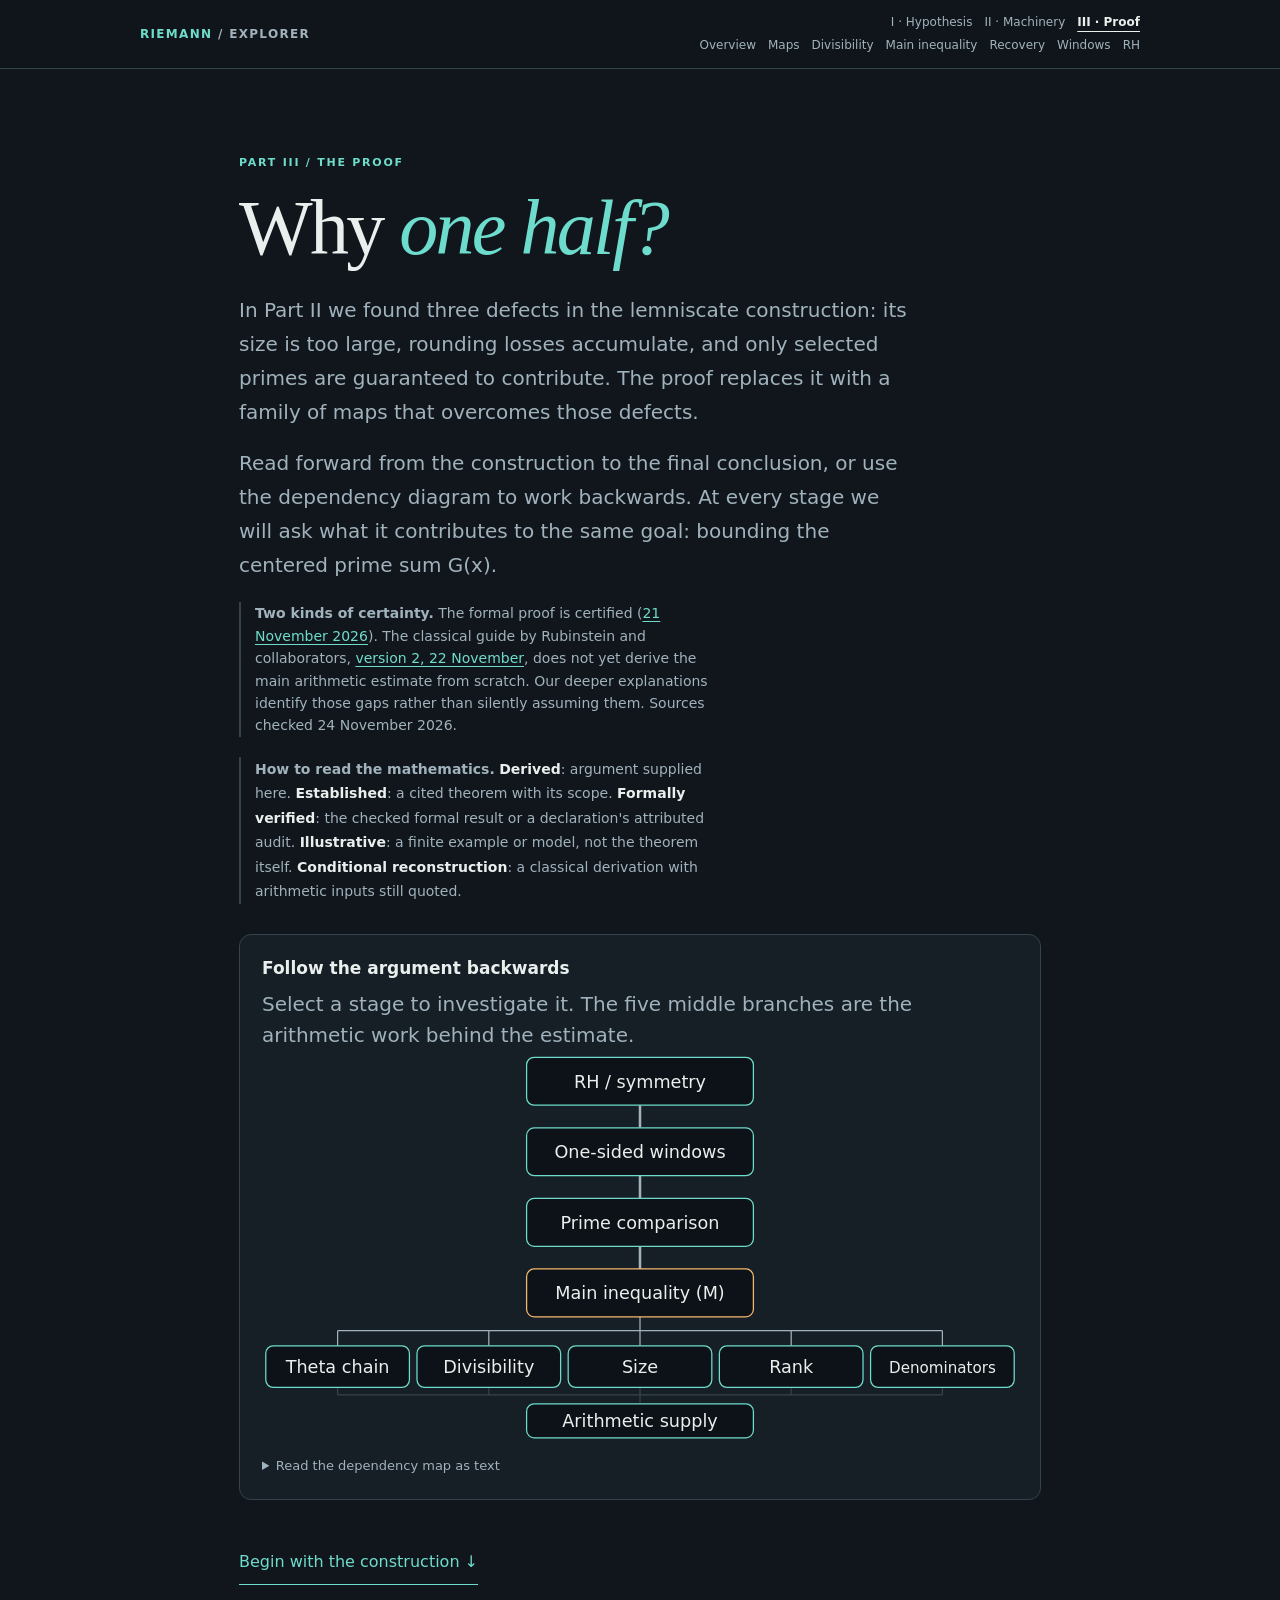
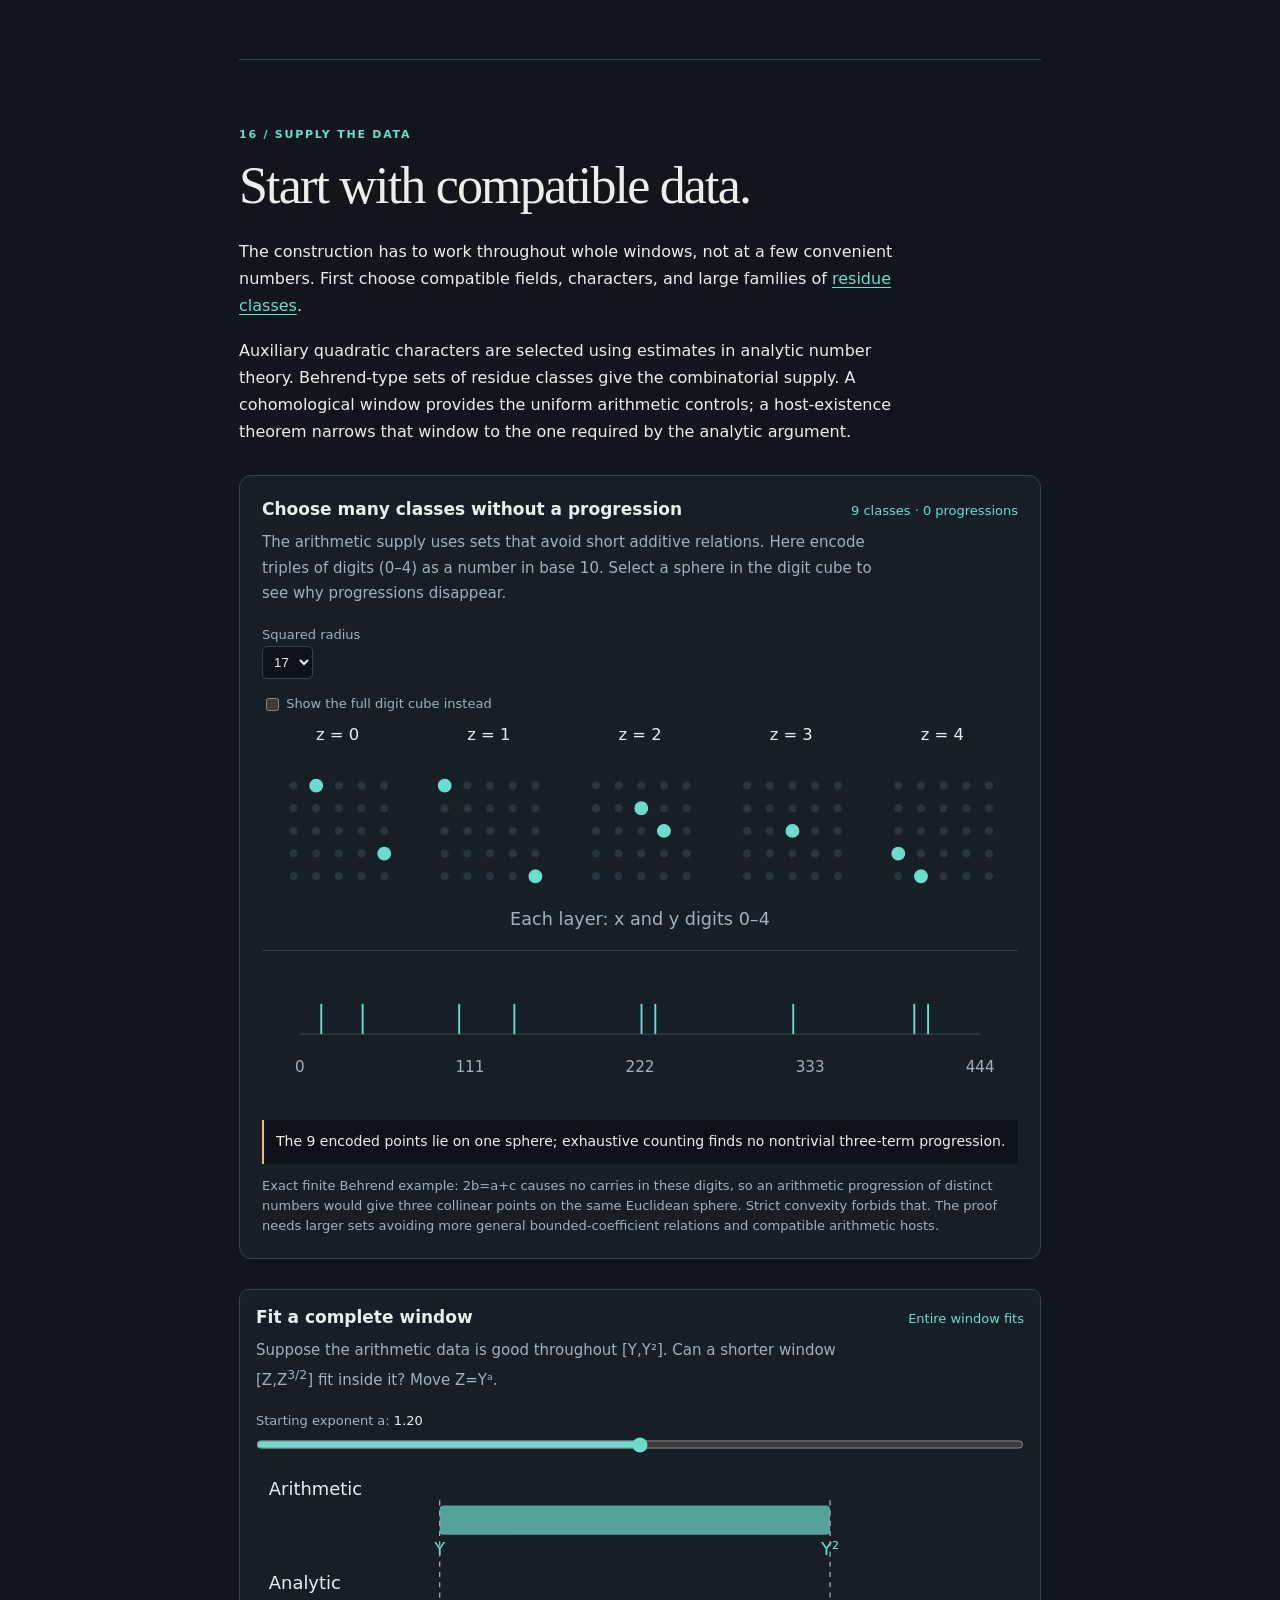
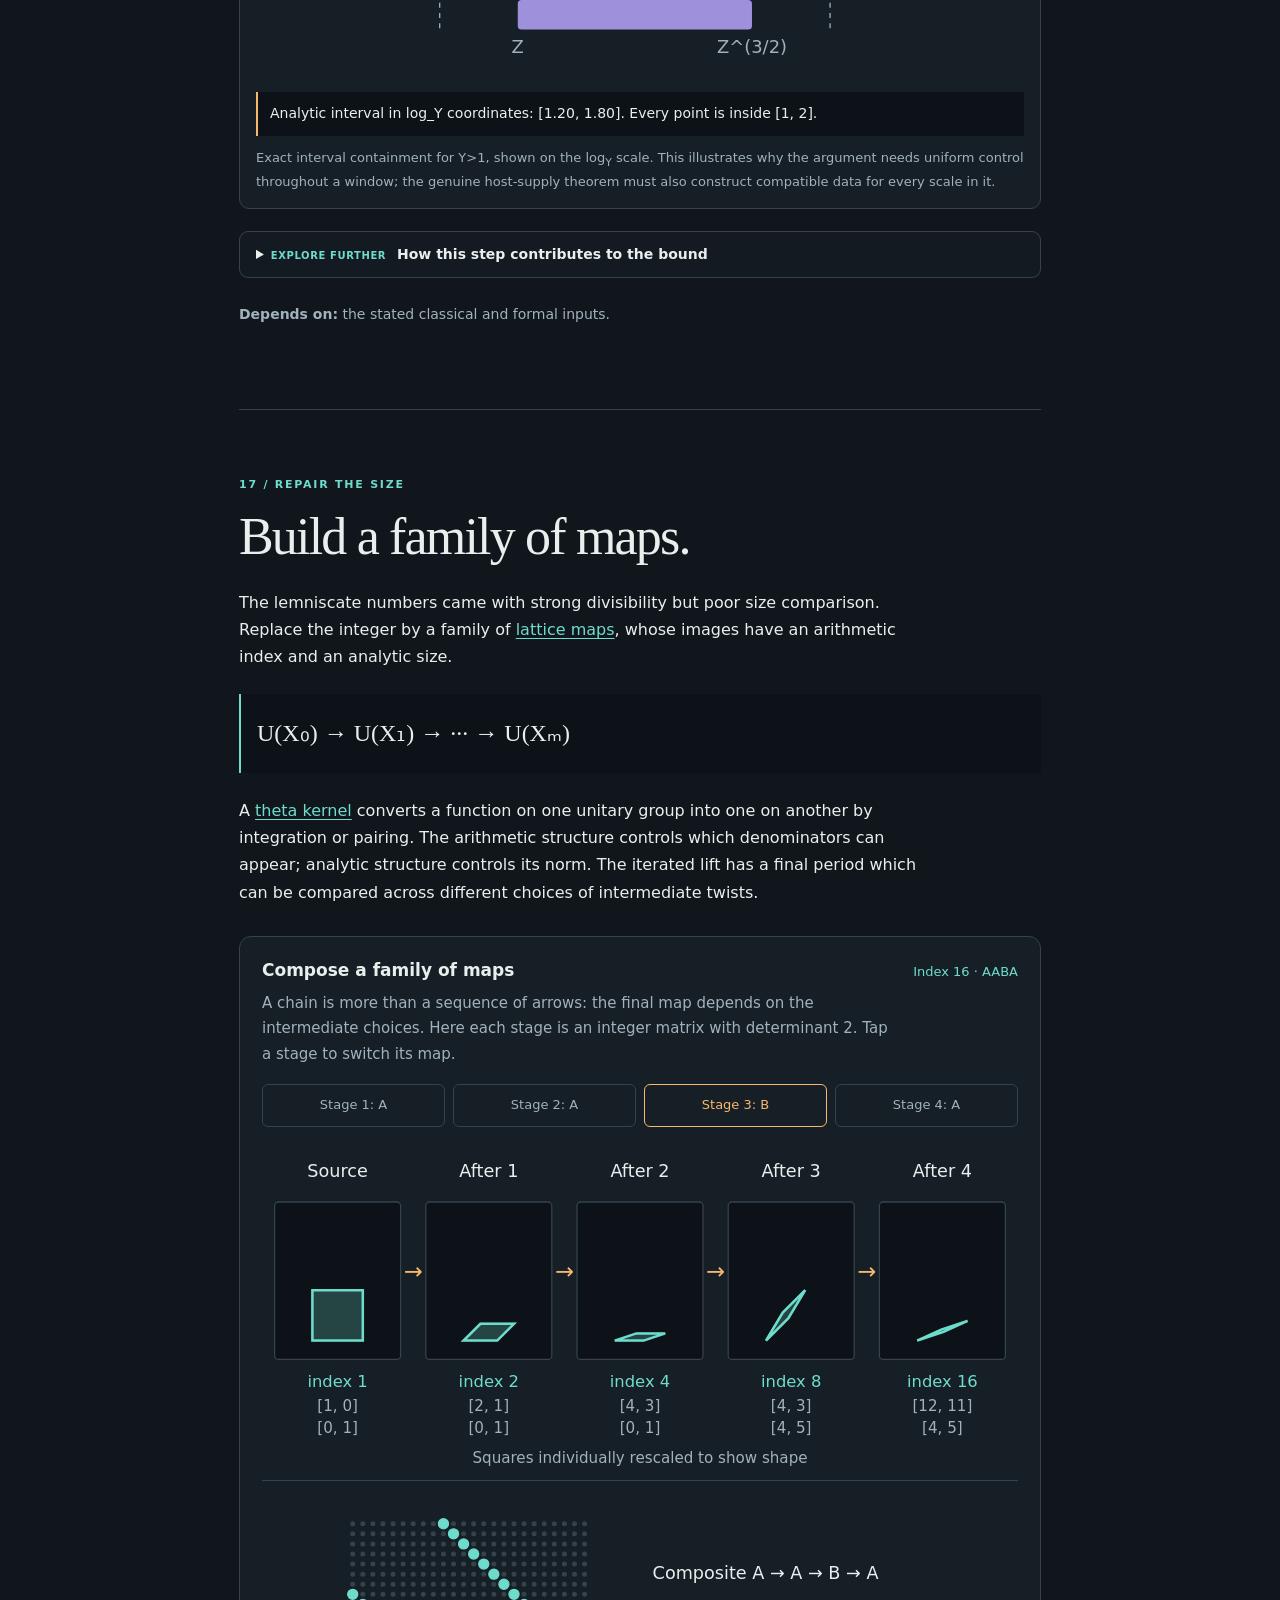
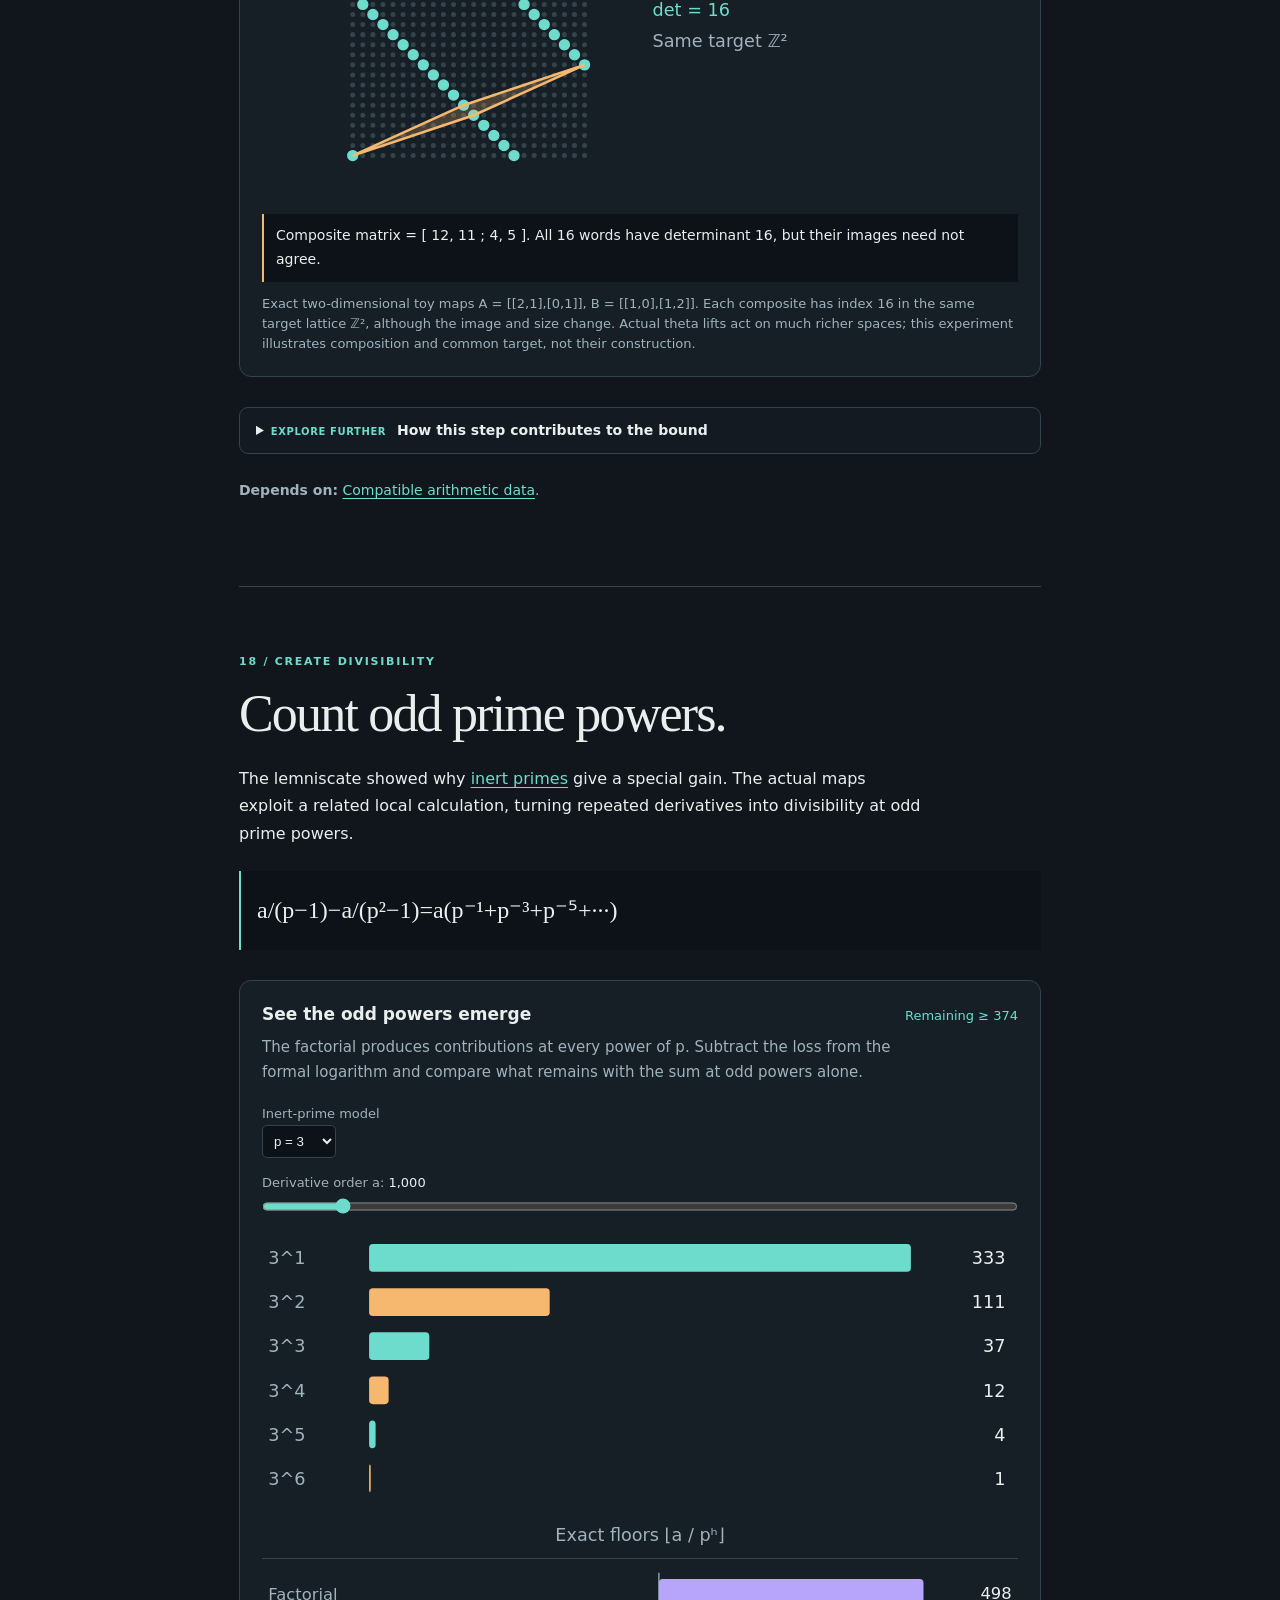
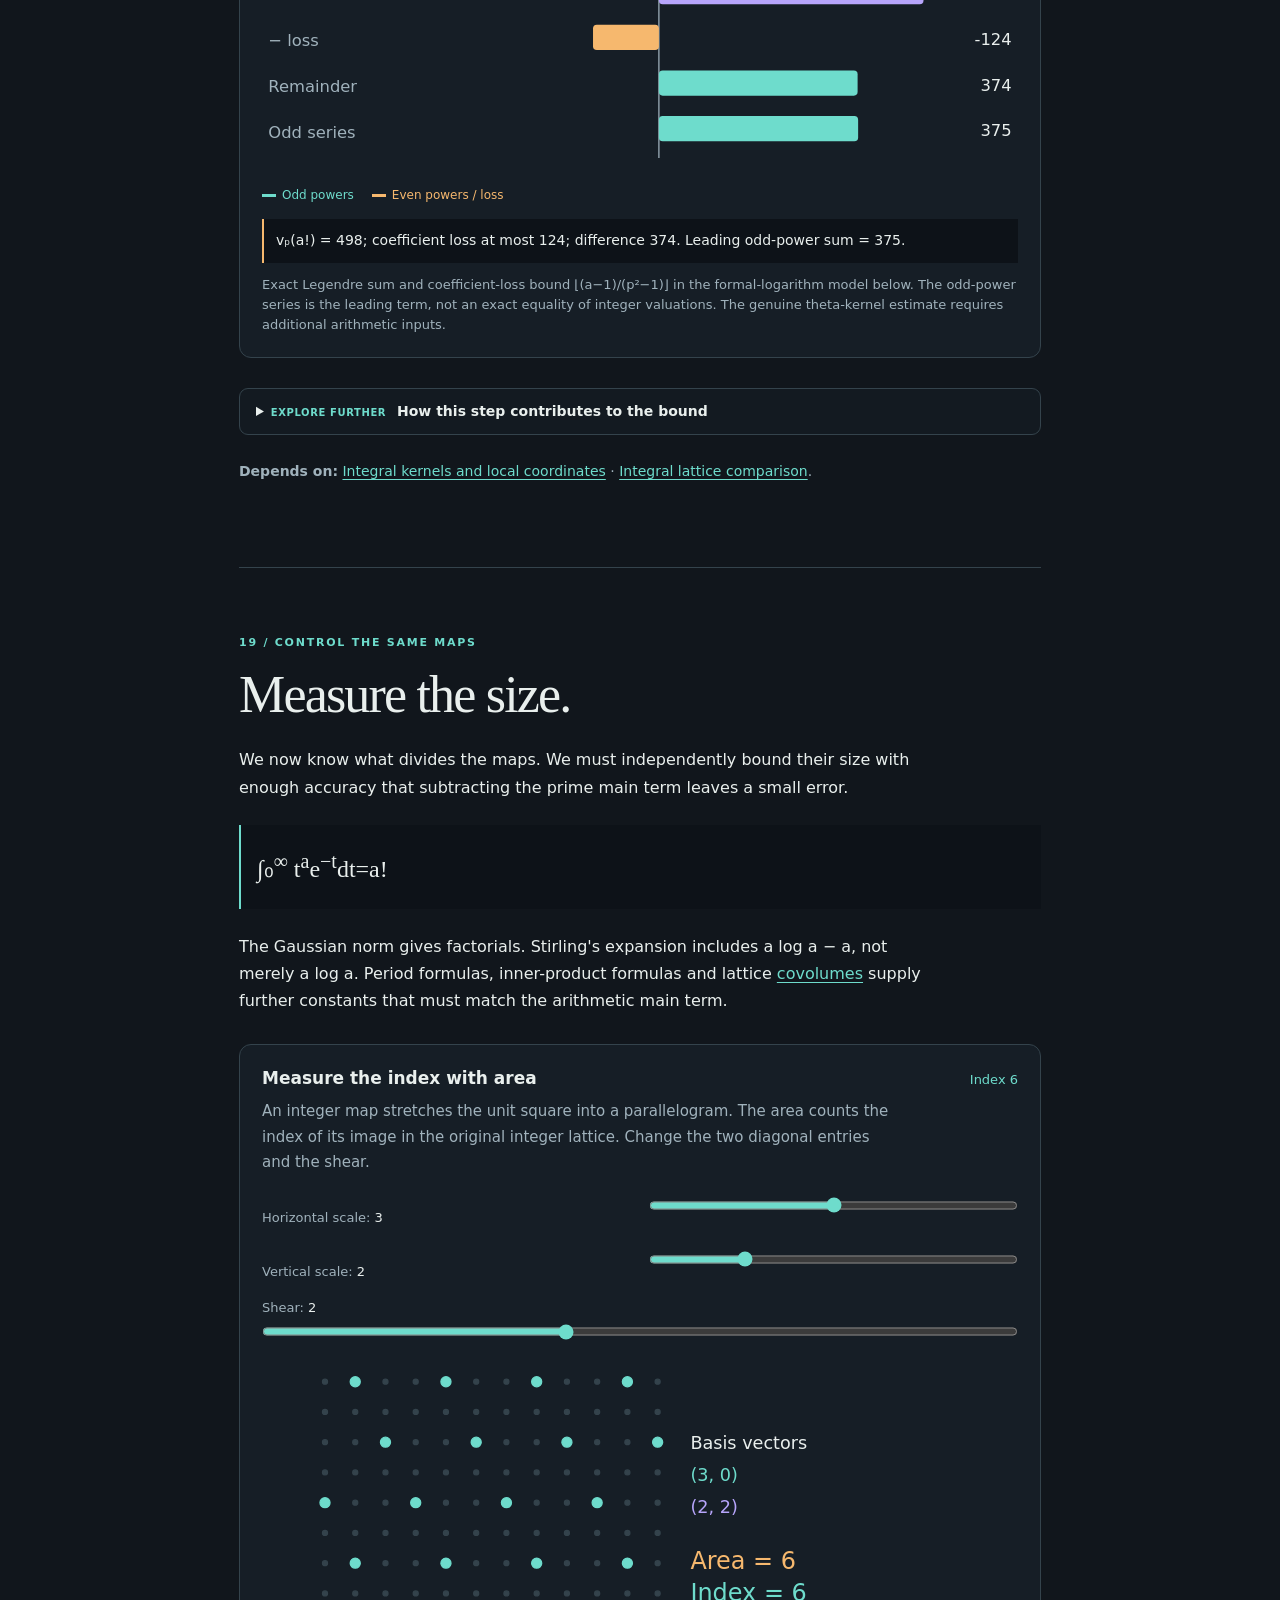
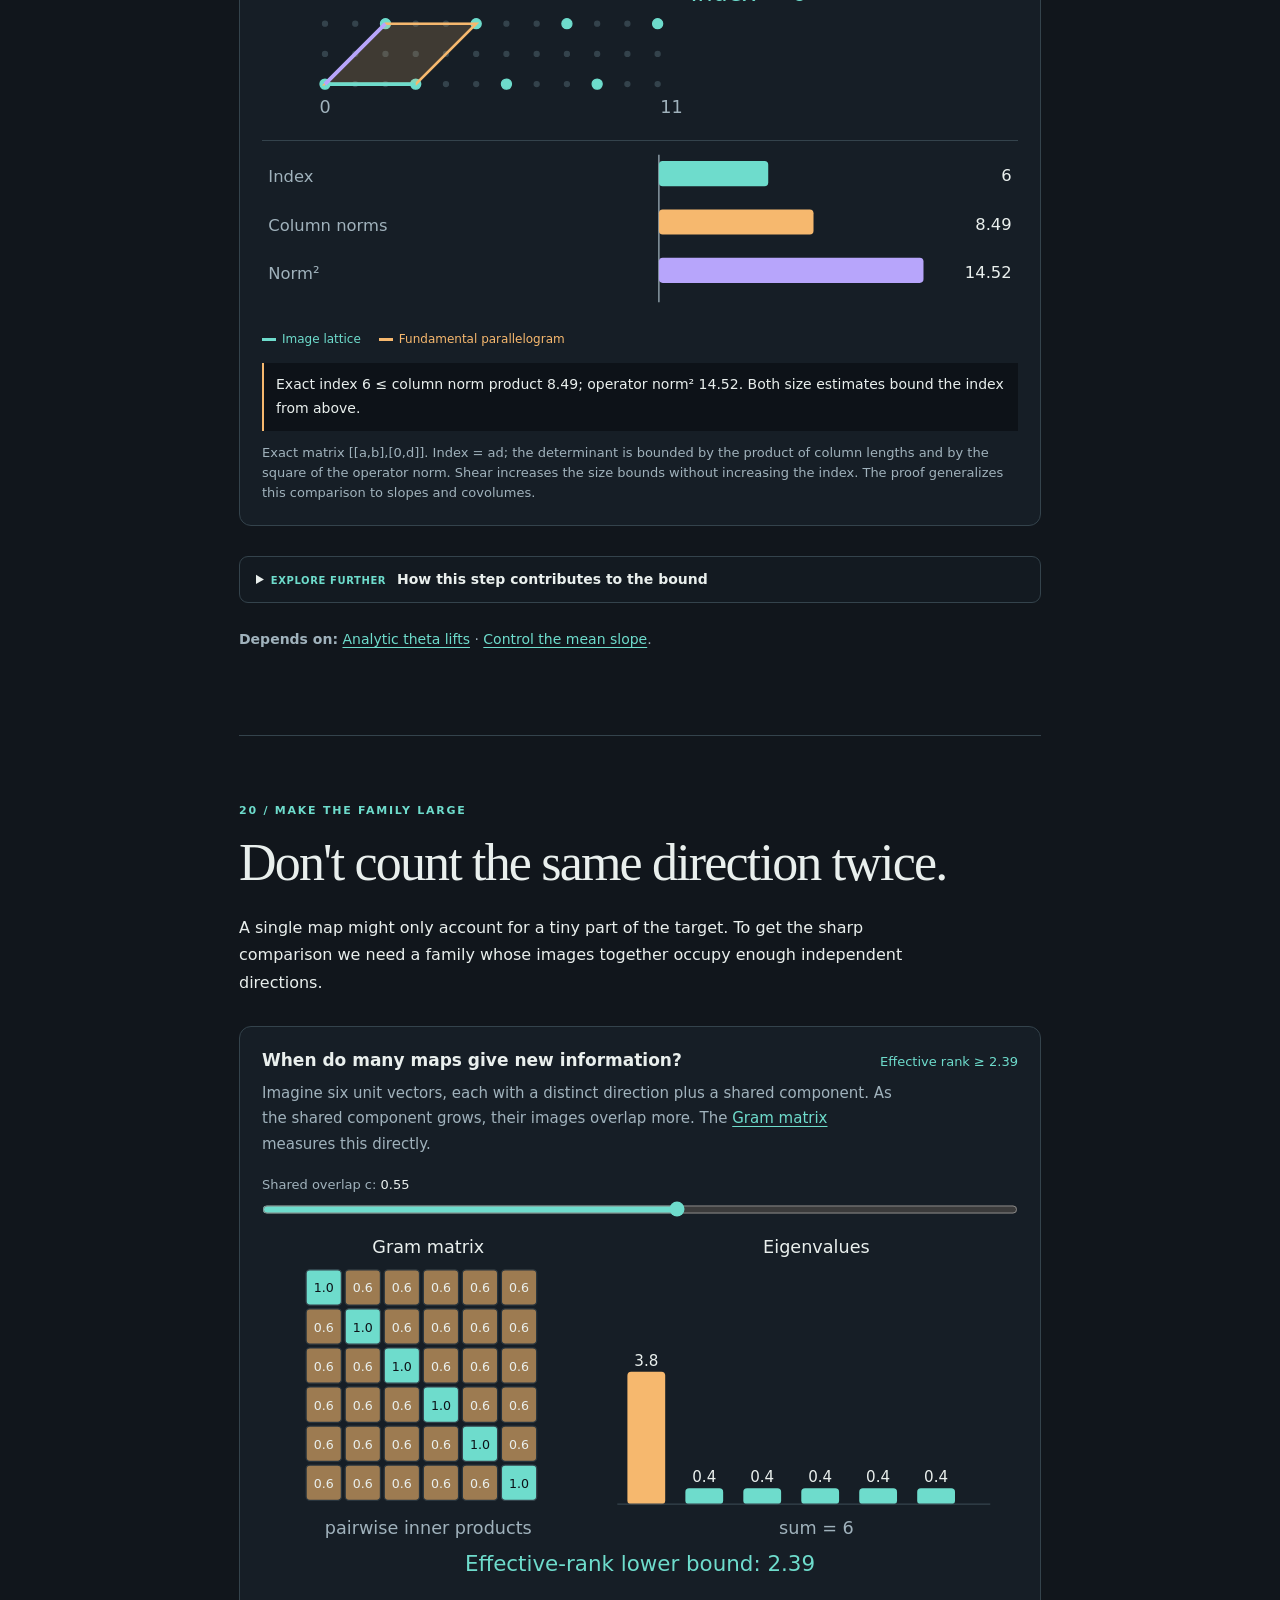
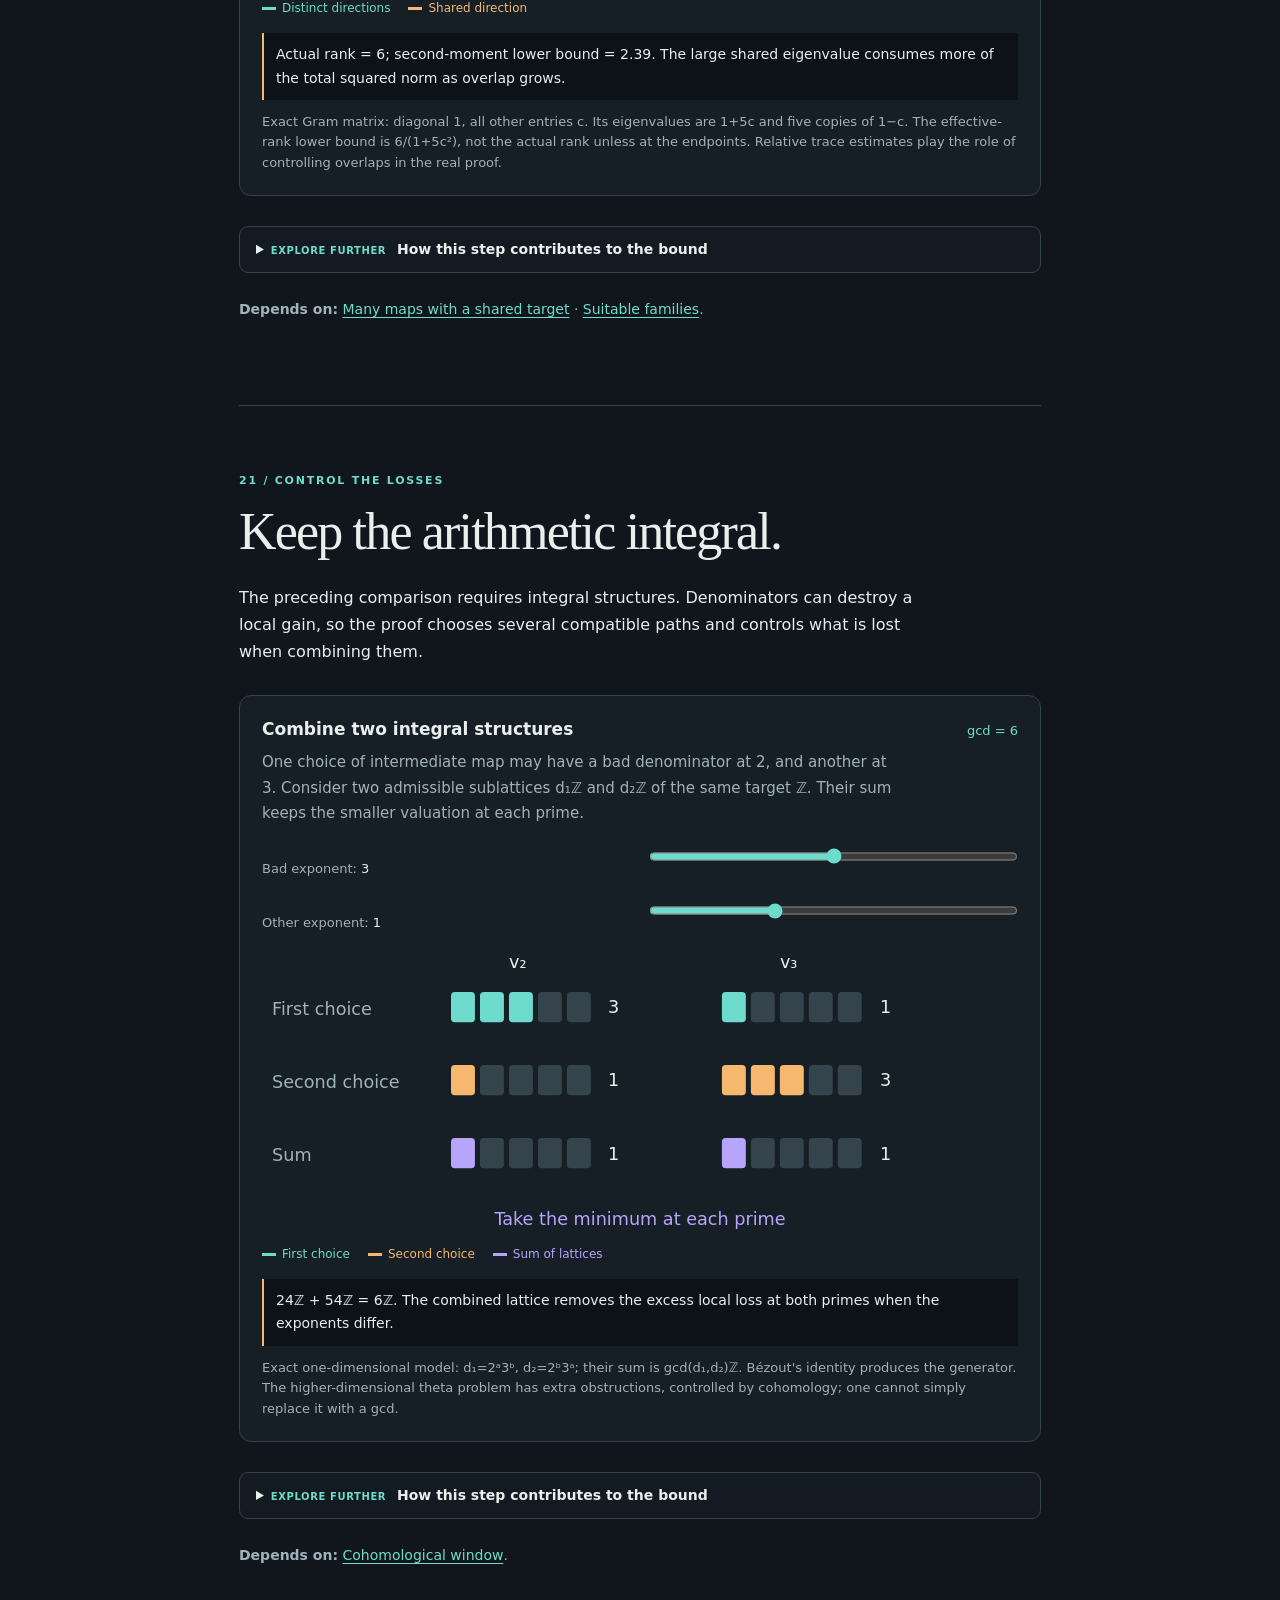
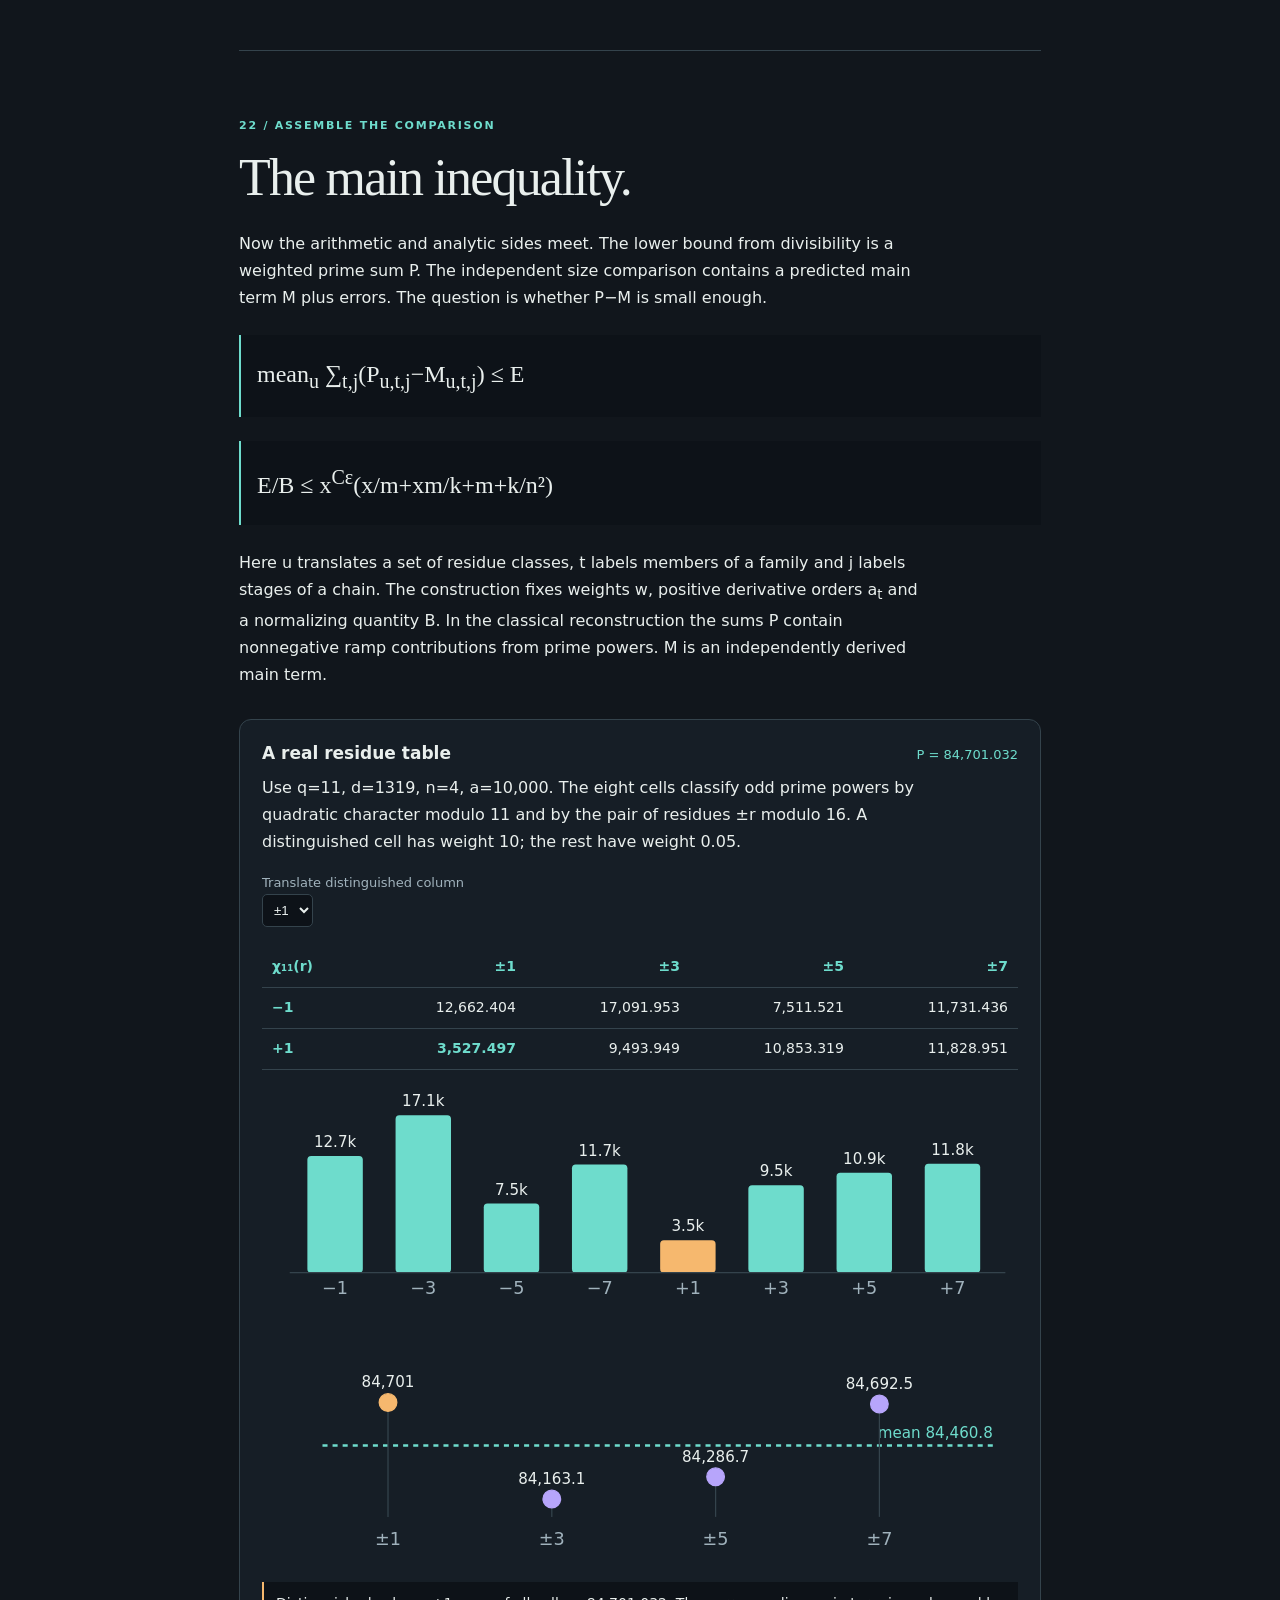
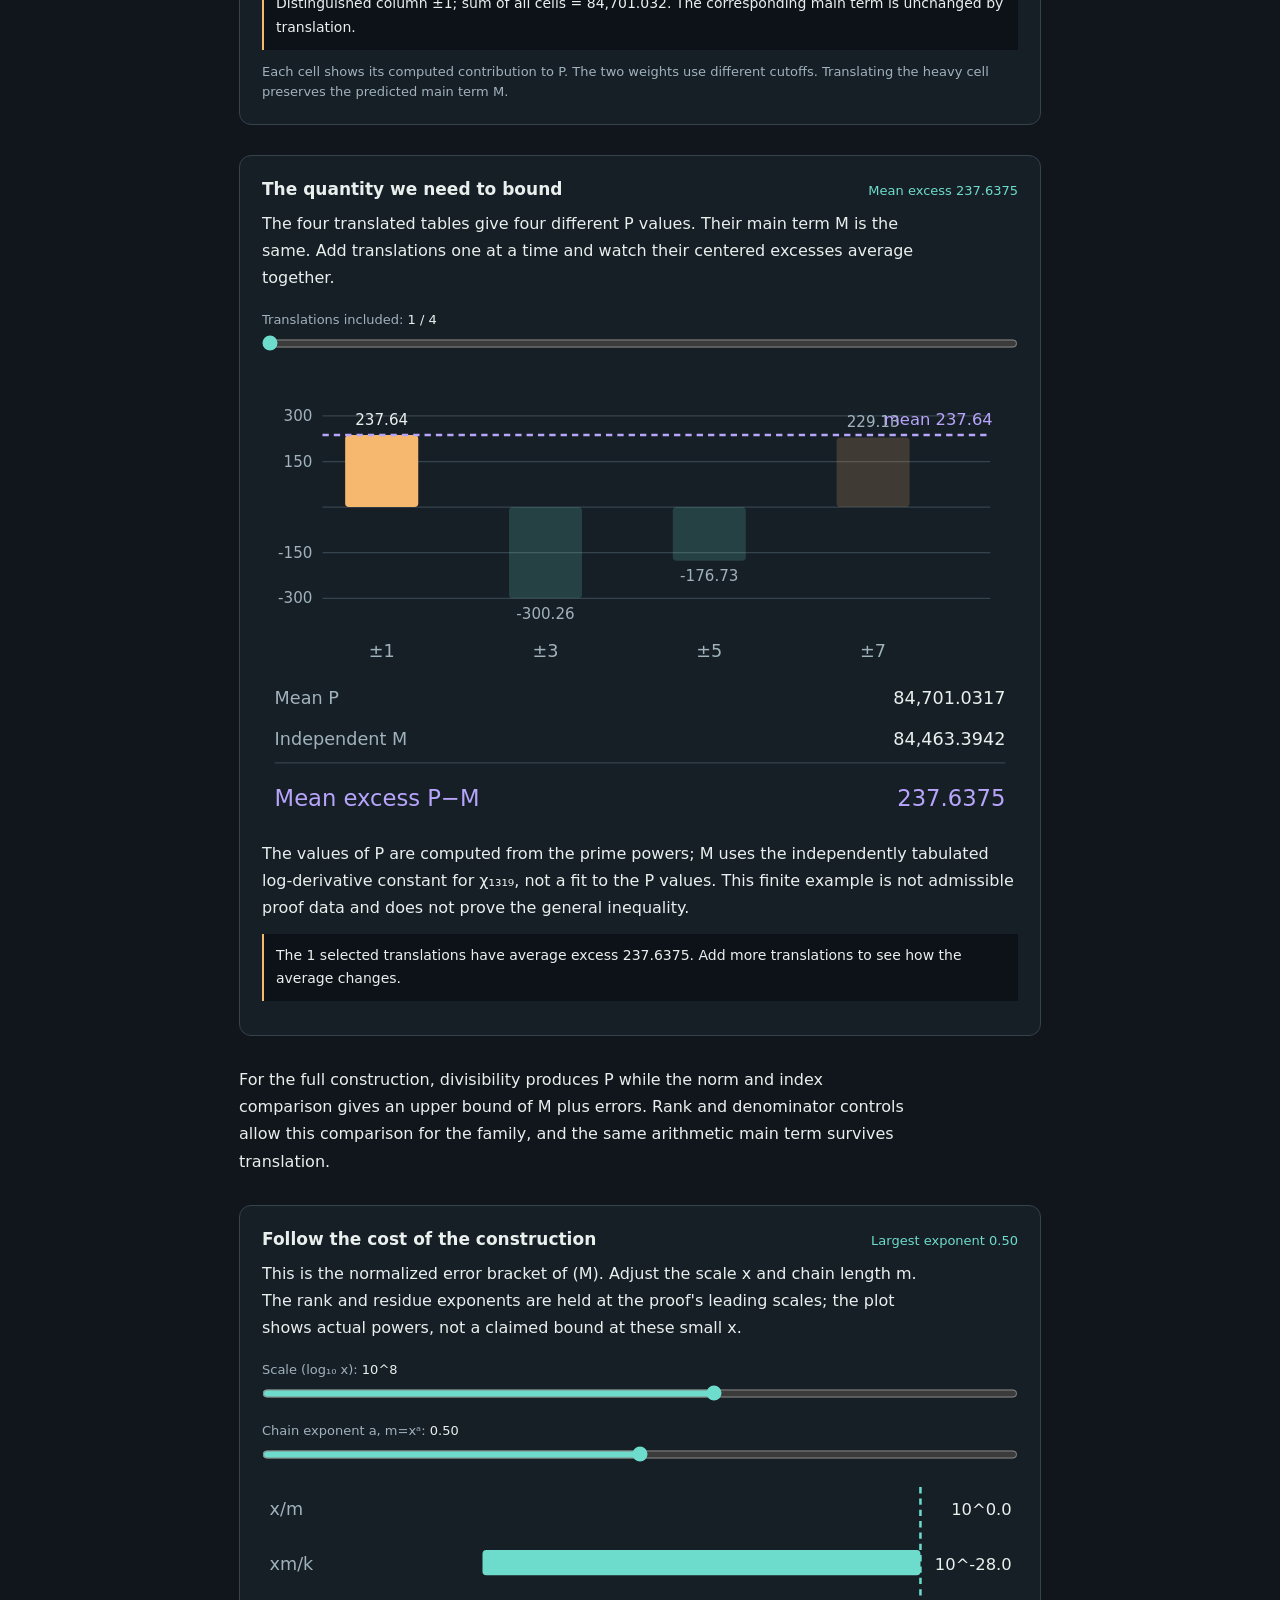
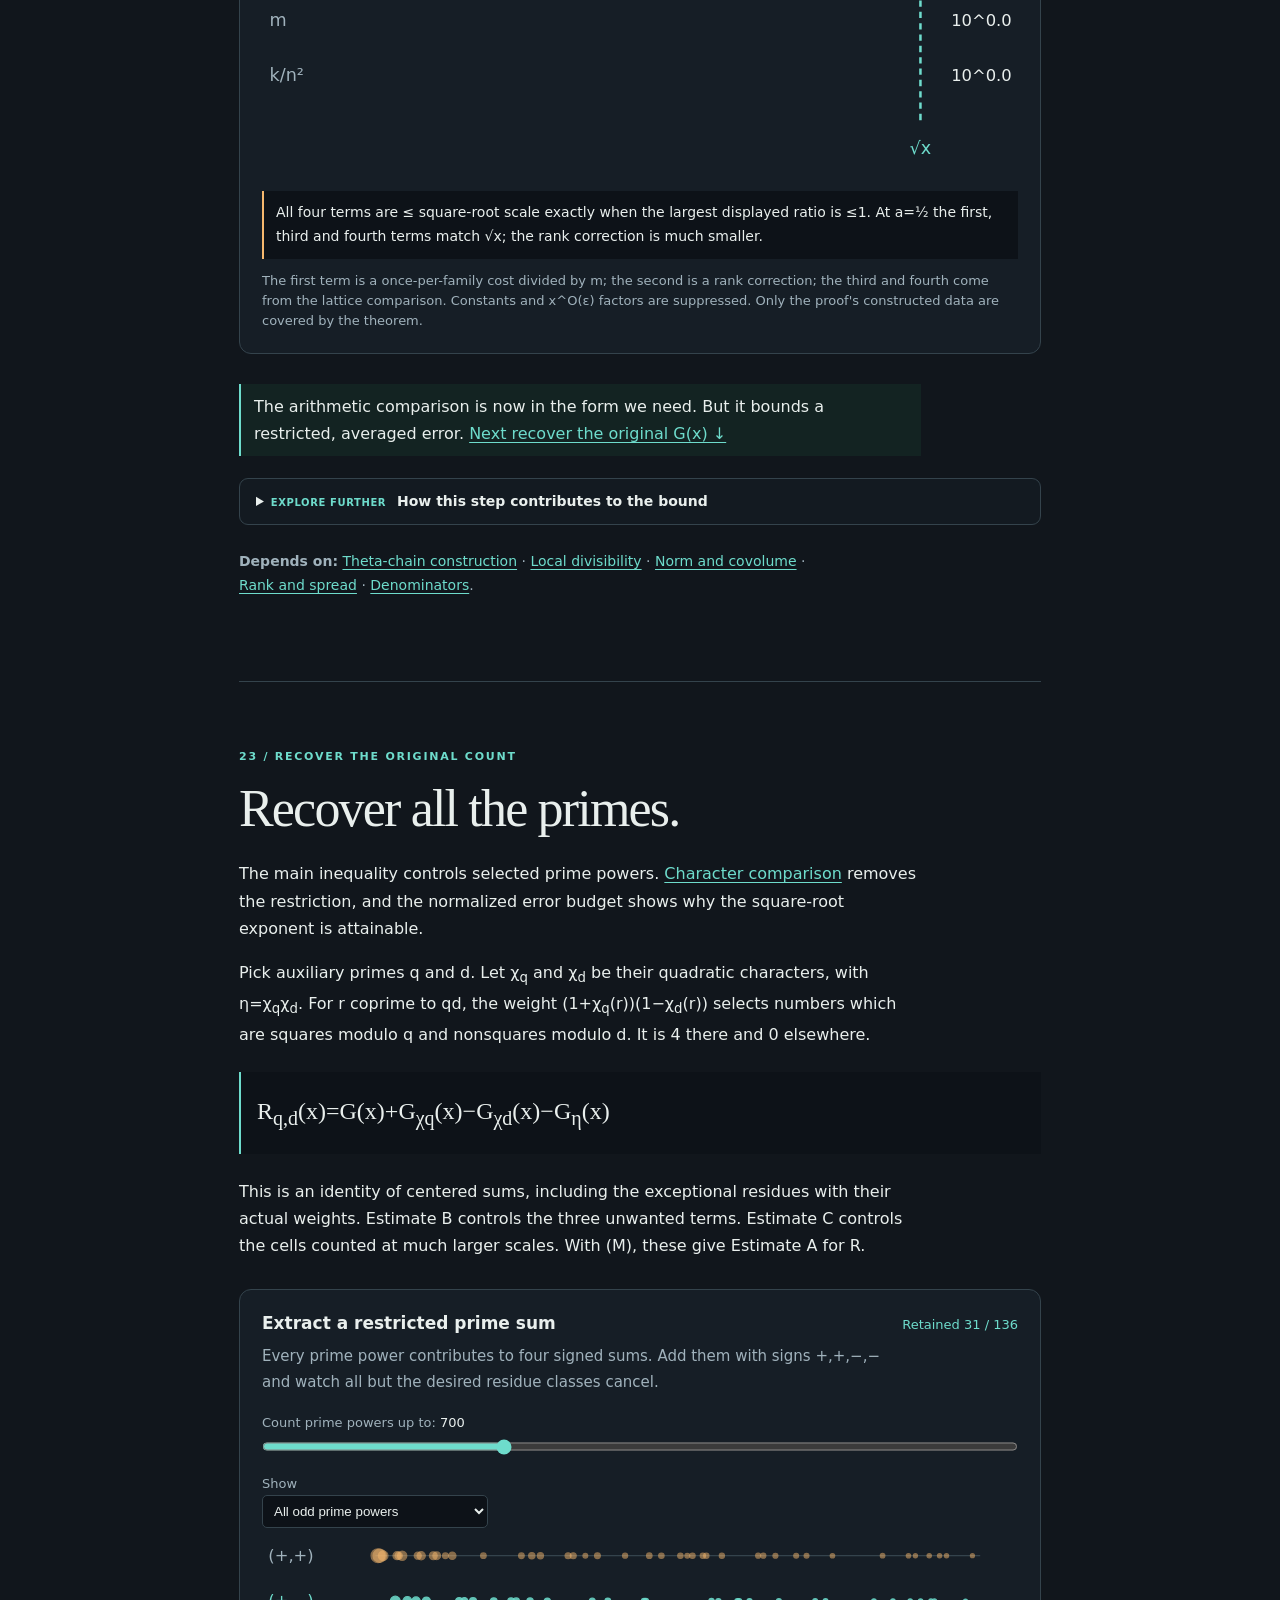
==== commit 14b428e7: "Unify all three parts around the mathematical obstacles and main inequality" ====
--- a/argument.html
+++ b/argument.html
@@ -1,16 +1,32 @@
-<!DOCTYPE html><html lang="en"><head><meta charset="utf-8"><meta name="viewport" content="width=device-width,initial-scale=1"><meta name="theme-color" content="#11161c"><title>Riemann — The proof</title><link rel="stylesheet" href="./style.css"></head><body><header class="top"><a class="brand" href="./index.html">RIEMANN<span> / EXPLORER</span></a><nav aria-label="Proof chapters"><a href="./index.html">I · Hypothesis</a><a href="./proof.html">II · Machinery</a><a href="#route">III · Proof</a><a href="#comparison">Main estimate</a><a href="#theta-chain">Theta chain</a></nav></header><main>
-<section class="hero" id="route"><div class="eyebrow">PART III / THE PROOF</div><h1>Why <em>one half?</em></h1><p>The proof is a contradiction. An off-line zero would make a particular prime-counting error too large. A construction involving many linked arithmetic maps shows that the error cannot be that large.</p><p>Start at the conclusion and follow its dependencies. Each step states what it needs from the next. The formulas on this page specialize to ordinary zeta where possible; the Lean proof handles all Dirichlet characters.</p><div class="reading-guide"><p><strong>Two kinds of certainty.</strong> The formal proof is certified (<a href="https://leanprover-community.github.io/blog/posts/riemann-hypothesis/">21 November 2026</a>). The classical guide by Rubinstein and collaborators, <a href="https://www.math.uwaterloo.ca/~mrubinst/alpoge_claude_grh/zeta-paper_v2.pdf">version 2, 22 November</a>, does not yet derive the main arithmetic estimate from scratch. Our deeper explanations identify those gaps rather than silently assuming them. Sources checked 24 November 2026.</p></div>
-<div class="lab" id="dependency-map"><h3>Follow the argument backwards</h3><p class="fine">Select a stage to investigate it. The five middle branches are the arithmetic work behind the estimate.</p><svg id="route-plot" viewBox="0 0 600 310" role="group" aria-label="Dependency diagram from RH through the arithmetic inequality to its five inputs and host supply"></svg><details class="route-text"><summary>Read the dependency map as text</summary><ol class="proof-route"><li><a href="#conclusion">All zeros are on the line</a><p>Reflection reduces this to excluding zeros on the right.</p></li><li><a href="#window">A one-sided bound on whole windows</a><p>The Mellin transform detects an off-line zero as a pole.</p></li><li><a href="#comparison">The prime-sum inequality</a><p>Use a finite character comparison and choose the scales.</p></li><li><a href="#main-inequality">The arithmetic inequality (M)</a><p>Compare divisibility and size across a family of lattice maps.</p><ul><li><a href="#theta-chain">Construct the maps</a></li><li><a href="#local-gain">Prove divisibility</a></li><li><a href="#size">Control size</a></li><li><a href="#rank">Control rank</a></li><li><a href="#denominators">Control denominators</a></li></ul></li><li><a href="#hosts">Supply the data on complete windows</a><p>Auxiliary primes, combinatorics and Galois cohomology.</p></li></ol></details></div><a class="begin" href="#conclusion">Begin at the conclusion ↓</a></section>
-<section id="conclusion"><div class="eyebrow">12 / EXCLUDE THE RIGHT HALF</div><h2>Exclude the right half</h2><p>If a nontrivial zeta zero lies to the left of the critical line, the functional equation places another zero to its right. It is enough to prove that the right half is empty.</p><div class="equation">ζ(s) ≠ 0 &nbsp; when &nbsp; Re(s) &gt; ½, s ≠ 1</div><div class="lab argument-lab" id="reflect-lab"><div class="labhead"><h3>Remove one half of the plane</h3><output id="reflect-stat" aria-live="polite"></output></div><p>Place a hypothetical zero anywhere in the strip. Its reflected partners are forced by the symmetries.</p><label for="reflect-beta">Real part: <output id="reflect-beta-val"></output></label><input id="reflect-beta" type="range" min="0.05" max="0.95" step="0.01" value="0.28"><label><input id="reflect-exclude" type="checkbox"> Assume the right-half nonvanishing theorem</label><svg id="reflect-plot" viewBox="0 0 600 250" role="img" aria-label="Hypothetical zero and three reflected partners, with right half excluded"></svg><div class="legend"><span class="a">Hypothetical zero</span><span class="b">Forced partners</span></div><p class="readout" id="reflect-detail"></p><p class="fine">This is an exact implication of the symmetries, not a search for new zeros. Turn on the theorem: any off-line candidate contradicts it, even if the candidate was initially on the left.</p></div><details class="depth"><summary><span class="depth-tag">Mathematical details</span> The exact endpoint</summary><div class="depth-content"><p>The completed function ξ(s)=½s(s−1)π<sup>−s/2</sup>Γ(s/2)ζ(s) obeys ξ(s)=ξ(1−s). Its zeros are precisely the nontrivial zeros of ζ. Nonvanishing on the right therefore forces Re(s)=½. For Dirichlet functions the functional equation pairs a character with its conjugate. Imprimitive functions differ by finitely many factors 1−χ(p)p<sup>−s</sup>; these cannot vanish for Re(s)&gt;0 because |χ(p)p<sup>−s</sup>|&lt;1.</p><p>The five exported statements and their exact scope are recorded by <a href="https://math.mit.edu/~drew/grh/">Sutherland</a>. They do not establish GRH for all automorphic L-functions.</p><details class="derivation source"><summary>Lean declarations and review status</summary><div class="depth-content"><p><a href="https://github.com/leanprover-community/riemann-hypothesis/blob/40e56bab026552e089d7afcfeff08d2defb9c005/src/Main.lean#L4-L4"><code>riemannHypothesis</code> ↗</a><br><span class="fine">Checked by two kernels — reading project's audit.</span></p><pre>theorem riemannHypothesis : RiemannHypothesis</pre><p><a href="https://github.com/leanprover-community/riemann-hypothesis/blob/40e56bab026552e089d7afcfeff08d2defb9c005/src/Formalism/GammaFactorNonvanishing/RhOfRight.lean#L5-L62"><code>Formalism.VW.rh_of_right</code> ↗</a><br><span class="fine">Kernel-checked at the archive pin — reading project's audit.</span></p><pre>theorem Formalism.VW.rh_of_right (hz : ∀ s : ℂ, 1 / 2 &lt; s.re → s ≠ 1 → riemannZeta s ≠ 0) : RiemannHypothesis</pre><p><a href="https://github.com/leanprover-community/riemann-hypothesis/blob/40e56bab026552e089d7afcfeff08d2defb9c005/src/Development/AutomorphicArithmetic/CharacterBoxes/ClaimStrip.lean#L7-L21"><code>Claim.factor_ne_zero</code> ↗</a><br><span class="fine">Inside a checked closure — reading project's audit.</span></p><pre>theorem factor_ne_zero {M : ℕ} (ψ : DirichletCharacter ℂ M) {s : ℂ} (hs : 0 &lt; s.re) (p : ℕ)
-    (hp : p.Prime) : (1 : ℂ) - ψ p * (p : ℂ) ^ (-s) ≠ 0</pre><p><a href="https://github.com/leanprover-community/riemann-hypothesis/blob/40e56bab026552e089d7afcfeff08d2defb9c005/src/Development/AutomorphicArithmetic/CharacterBoxes/MainConclusion.lean#L10-L11"><code>UpperTheory.FinalTheorems.everyCharacter</code> ↗</a><br><span class="fine">Source-read — reading project's audit.</span></p><pre>theorem UpperTheory.FinalTheorems.everyCharacter : UpperTheory.EveryCharacter</pre><p class="fine">Declaration locations and individual audit labels from the <a href="https://nasqret.github.io/riemann-rev/atlas/">Naskręcki reading atlas</a>, archive pin <code>40e56bab0265</code>. Not a fresh kernel replay by this website.</p></div></details></div></details><p class="proof-deps"><strong>Depends on:</strong> <a href="#window">One-sided window criterion</a>.</p></section>
-<section id="window"><div class="eyebrow">13 / A ZERO CANNOT HIDE</div><h2>A zero cannot hide</h2><p>The prime sum G from Part II is designed so that a zero at β+iγ appears as a singularity of a transform. We do not need a uniform error bound everywhere; controlling G from above throughout occasional long windows suffices.</p><div class="equation">G(x) ≤ Cx<sup>θ</sup> &nbsp; on &nbsp; [Y,Y<sup>3/2</sup>]</div><p>If this holds for arbitrarily large Y, for a fixed ½&lt;θ&lt;1, the window criterion rules out zeros with real part greater than θ. If we can do it for every such θ, RH follows.</p><div class="lab argument-lab" id="pole-lab"><div class="labhead"><h3>A pole inside the forbidden circle</h3><output id="pole-stat" aria-live="polite"></output></div><p>The one-sided estimate controls the high derivatives of a transform. A hypothetical pole too close to the evaluation point makes those derivatives grow faster than the allowed bound.</p><label for="pole-beta">Hypothetical real part β: <output id="pole-beta-val"></output></label><input id="pole-beta" type="range" min="0.5" max="0.95" step="0.01" value="0.72"><label for="pole-order">Derivative order j: <output id="pole-order-val"></output></label><input id="pole-order" type="range" min="0" max="120" step="1" value="35"><svg id="pole-plane" viewBox="0 0 600 420" role="img" aria-label="Complex plane showing a pole, evaluation point and radius from the allowed exponent"></svg><svg id="pole-growth" viewBox="0 0 600 185" role="img" aria-label="Logarithm of derivative growth relative to the bound"></svg><div class="legend"><span class="a">Allowed scale</span><span class="b">Single pole</span></div><p class="readout" id="pole-detail"></p><p class="fine">Exact single-pole Taylor coefficient, with θ=0.60 and σ=3 fixed. Constants and other poles are omitted here; the localization and isolation argument below is what justifies this comparison for the real transform.</p></div><details class="depth"><summary><span class="depth-tag">Mathematical details</span> Derive the transform and the pole</summary><div class="depth-content"><p>For Re(s)&gt;1 integrate each ramp separately:</p><div class="equation">∫<sub>n</sub><sup>∞</sup>(x/n−1)x<sup>−s−1</sup>dx = n<sup>−s</sup>/[s(s−1)]</div><div class="equation">F(s)=−ζ′(s)/[s(s−1)ζ(s)]−1/(s−1)²+(1+γ)/(s−1)</div><p>The last two terms remove the singularity at 1. At a zero ρ of order ν, write ζ(s)=(s−ρ)<sup>ν</sup>h(s), h(ρ)≠0. Then ζ′/ζ=ν/(s−ρ)+h′/h. The transform has residue −ν/[ρ(ρ−1)]. In the general positive family of characters the numerator is a positive weighted sum of multiplicities, so the pole cannot disappear.</p><details class="derivation"><summary>Why windows are enough — classical proof outline</summary><div class="depth-content"><p>Set u=log x, g(u)=G(e<sup>u</sup>), and A<sub>j</sub>(s)=(−1)<sup>j</sup>F<sup>(j)</sup>(s)/j!. For a large real σ, the integral weight is u<sup>j</sup>e<sup>−σu</sup>/j!. At U=log Y choose j near 5(σ−2)U/4. The weight after using the global estimate |g(u)|≪e<sup>2u</sup> concentrates exponentially in [U,3U/2].</p><div class="equation">|A<sub>j</sub>(σ+it)|+A<sub>j</sub>(σ) ≤ 2∫ max(g(u),0)u<sup>j</sup>e<sup>−σu</sup>/j! du</div><p>Only the positive part of g is needed. The window bound controls the integral inside; the exponentially small tails control the rest. Along these j the right-hand side is O((σ−θ)<sup>−j</sup>) for σ sufficiently large. If a pole lies beyond θ, choose a center z=σ+it with a unique nearest pole at distance d&lt;min(σ−θ, distance from σ to its nearest pole). This is possible by moving t near the height of a suitable nonreal pole. Pick r strictly between d and that minimum. The pole contributes a term of order d<sup>−j</sup>; after subtracting it, Cauchy's estimate bounds the remainder and |A<sub>j</sub>(σ)| by O(r<sup>−j</sup>). As d&lt;r&lt;σ−θ the two bounds contradict one another for large j.</p><p>This is the ordinary-zeta classical argument, with constants and tail estimates in <a href="https://www.math.uwaterloo.ca/~mrubinst/alpoge_claude_grh/zeta-paper_v2.pdf#page=30">Part II §1 ↗</a>; the Lean route is not literally this derivation. See <a href="./proof.html#windows">the localization experiment</a>.</p></div></details><details class="derivation source"><summary>Lean declarations and review status</summary><div class="depth-content"><p><a href="https://github.com/leanprover-community/riemann-hypothesis/blob/40e56bab026552e089d7afcfeff08d2defb9c005/src/Development/AutomorphicArithmetic/DedekindLFunctions/LandauTheorems/poleData.lean#L248-L259"><code>Deduction.poleData</code> ↗</a><br><span class="fine">Kernel-checked at the archive pin — reading project's audit.</span></p><pre>theorem poleData (F : CharFamily) : ∃ Φ : ℂ → ℂ, PoleData (gm F) Φ (zeroSet F)</pre><p><a href="https://github.com/leanprover-community/riemann-hypothesis/blob/40e56bab026552e089d7afcfeff08d2defb9c005/src/Development/AutomorphicArithmetic/DedekindLFunctions/LandauTheorems/ZeroFreeOfRpowWindow.lean#L11-L14"><code>Deduction.zeroFree_of_rpow_window</code> ↗</a><br><span class="fine">Kernel-checked at the archive pin — reading project's audit.</span></p><pre>theorem zeroFree_of_rpow_window (F : CharFamily) {θ δ C : ℝ} (hθ : 0 &lt; θ) (hθ1 : θ &lt; 1) (hδ : 0 &lt; δ)
-    (h : ∀ Y₀ : ℝ, ∃ Y : ℝ, Y₀ ≤ Y ∧ ∀ y ∈ Set.Icc Y (Y ^ (1 + δ)), Gm F y ≤ C * y ^ θ) :
-    ZeroFree F θ</pre><p><a href="https://github.com/leanprover-community/riemann-hypothesis/blob/40e56bab026552e089d7afcfeff08d2defb9c005/src/Development/AutomorphicArithmetic/PrimitiveCosets/Imports.lean#L8-L19"><code>UpperTheory.Comparison₂.formB</code> ↗</a><br><span class="fine">Inside a checked closure — reading project's audit.</span></p><pre>theorem UpperTheory.Comparison₂.formB :
-    ∀ Λ : Level, Λ.FormB</pre><p class="fine">Declaration locations and individual audit labels from the <a href="https://nasqret.github.io/riemann-rev/atlas/">Naskręcki reading atlas</a>, archive pin <code>40e56bab0265</code>. Not a fresh kernel replay by this website.</p></div></details></div></details><p class="proof-deps"><strong>Depends on:</strong> <a href="#comparison">Bounds for the prime sum</a>.</p></section>
-<section id="comparison"><div class="eyebrow">14 / RECOVER ALL THE PRIMES</div><h2>Recover all the primes</h2><p>The arithmetic construction gives information about a restricted collection of primes. We need a way to recover the original count without paying an error larger than square-root scale.</p><p>Pick auxiliary primes q and d. Let χ<sub>q</sub> and χ<sub>d</sub> be their quadratic characters, with η=χ<sub>q</sub>χ<sub>d</sub>. For r coprime to qd, the weight (1+χ<sub>q</sub>(r))(1−χ<sub>d</sub>(r)) selects numbers which are squares modulo q and nonsquares modulo d. It is 4 there and 0 elsewhere.</p><div class="equation">R<sub>q,d</sub>(x)=G(x)+G<sub>χq</sub>(x)−G<sub>χd</sub>(x)−G<sub>η</sub>(x)</div><p>This is an identity of centered sums, including the exceptional residues with their actual weights. Estimate B controls the three unwanted terms. Estimate C controls the cells counted at much larger scales. With (M), these give Estimate A for R.</p><div class="lab argument-lab" id="filter-lab"><div class="labhead"><h3>Extract a restricted prime sum</h3><output id="filter-stat" aria-live="polite"></output></div><p>Every prime power contributes to four signed sums. Add them with signs +,+,−,− and watch all but the desired residue classes cancel.</p><label for="filter-x">Count prime powers up to: <output id="filter-x-val"></output></label><input id="filter-x" type="range" min="100" max="2000" step="10" value="700"><label for="filter-view">Show</label><select id="filter-view"><option value="all" selected>All odd prime powers</option><option value="selected">Only nonzero combined weights</option></select><svg id="filter-plot" viewBox="0 0 600 225" role="img" aria-label="Prime-power weights in the four character sign classes"></svg><svg id="filter-bars" viewBox="0 0 600 175" role="img" aria-label="Four signed sums and their combined value"></svg><div class="legend"><span class="a">Retained class (+,−)</span><span class="b">Other classes / exceptional</span></div><p class="readout" id="filter-detail"></p><p class="fine">Exact raw weighted ramps using q=11, d=1319; odd primes other than 11, with weights (1+χ₁₁)(1−χ₁₃₁₉). The exceptional class χ₁₃₁₉=0 is included. Centering constants and the analytic estimates are separate.</p></div><div class="lab"><div class="labhead"><h3>The four actual error terms</h3><output id="cost-stat"></output></div><label for="cost-m">Chain exponent a, m=xᵃ: <output id="cost-m-val"></output></label><input id="cost-m" type="range" min="0.1" max="1" step=".01" value=".5"><label for="cost-k">Rank exponent b, k=xᵇ: <output id="cost-k-val"></output></label><input id="cost-k" type="range" min="1" max="5" step=".05" value="4.5"><label for="cost-n">Residue exponent c, n=xᶜ: <output id="cost-n-val"></output></label><input id="cost-n" type="range" min="1" max="3" step=".05" value="2"><svg id="cost-plot" viewBox="0 0 600 220" role="img" aria-label="Exponents of the four terms in Estimate A"></svg><p class="fine" id="cost-detail"></p><p class="fine">This explores the four terms of the actual estimate, suppressing x to the O(ε) factors. Arbitrary slider choices need not satisfy the construction's constraints.</p></div><details class="depth"><summary><span class="depth-tag">Mathematical details</span> Estimate A and the limiting argument</summary><div class="depth-content"><div class="equation">R<sub>q,d</sub>(x) ≪<sub>ε</sub> x<sup>Cε</sup>(x/m+xm/k+m+k/n²)</div><p>At m=x<sup>1/2+O(ε)</sup>, k=x<sup>9/2+O(ε)</sup>, n=x<sup>2+O(ε)</sup>, the four exponents are ½, −3, ½, ½ up to O(ε). Estimate B gives |G<sub>χ</sub>(x)|≤x<sup>1/2+ε</sup> for χ in the three twists. Thus G(x)≪<sub>ε</sub>x<sup>1/2+C′ε</sup> on the windows. Given a hypothetical β&gt;½, choose θ between ½ and β, then ε small enough that ½+C′ε&lt;θ. The constant is absorbed at sufficiently large x. No substitution ε=0 is justified or needed.</p><p><a href="https://www.math.uwaterloo.ca/~mrubinst/alpoge_claude_grh/zeta-paper_v2.pdf#page=33">Part II §3 ↗</a>, <a href="https://www.math.uwaterloo.ca/~mrubinst/alpoge_claude_grh/zeta-paper_v2.pdf#page=38">Part II §5 ↗</a>, <a href="https://www.math.uwaterloo.ca/~mrubinst/alpoge_claude_grh/zeta-paper_v2.pdf#page=61">Estimates B and C ↗</a>. In the full formal proof the corresponding comparison uses positive character families and an explicit exponent ½+(e<sub>D</sub>+e<sub>L</sub>+7)ε, with e<sub>D</sub>=2 and e<sub>L</sub>=0 in the final construction.</p><details class="derivation source"><summary>Lean declarations and review status</summary><div class="depth-content"><p><a href="https://github.com/leanprover-community/riemann-hypothesis/blob/40e56bab026552e089d7afcfeff08d2defb9c005/src/Development/AutomorphicArithmetic/PrimitiveCosets/CoreGm.lean#L12-L74"><code>UpperTheory.Comparison₂.core_gm</code> ↗</a><br><span class="fine">Kernel-checked at the archive pin — reading project's audit.</span></p><pre>theorem UpperTheory.Comparison₂.core_gm :
+<!DOCTYPE html><html lang="en"><head><meta charset="utf-8"><meta name="viewport" content="width=device-width,initial-scale=1"><meta name="theme-color" content="#11161c"><title>Riemann — The proof</title><link rel="stylesheet" href="./style.css"></head><body><header class="top"><a class="brand" href="./index.html">RIEMANN<span> / EXPLORER</span></a><div class="nav-stack"><nav class="part-nav" aria-label="Parts"><a href="./index.html">I · Hypothesis</a><a href="./proof.html">II · Machinery</a><a href="./argument.html" aria-current="page">III · Proof</a></nav><nav class="chapter-nav" aria-label="Chapters"><a href="#route">Overview</a><a href="#theta-chain">Maps</a><a href="#local-gain">Divisibility</a><a href="#main-inequality">Main inequality</a><a href="#comparison">Recovery</a><a href="#window">Windows</a><a href="#conclusion">RH</a></nav></div></header><main>
+<section class="hero" id="route"><div class="eyebrow">PART III / THE PROOF</div><h1>Why <em>one half?</em></h1><p>In Part II we found three defects in the lemniscate construction: its size is too large, rounding losses accumulate, and only selected primes are guaranteed to contribute. The proof replaces it with a family of maps that overcomes those defects.</p><p>Read forward from the construction to the final conclusion, or use the dependency diagram to work backwards. At every stage we will ask what it contributes to the same goal: bounding the centered prime sum G(x).</p><div class="reading-guide"><p><strong>Two kinds of certainty.</strong> The formal proof is certified (<a href="https://leanprover-community.github.io/blog/posts/riemann-hypothesis/">21 November 2026</a>). The classical guide by Rubinstein and collaborators, <a href="https://www.math.uwaterloo.ca/~mrubinst/alpoge_claude_grh/zeta-paper_v2.pdf">version 2, 22 November</a>, does not yet derive the main arithmetic estimate from scratch. Our deeper explanations identify those gaps rather than silently assuming them. Sources checked 24 November 2026.</p></div>
+<div class="reading-guide proof-key"><p><strong>How to read the mathematics.</strong> <span class="status-word">Derived</span>: argument supplied here. <span class="status-word">Established</span>: a cited theorem with its scope. <span class="status-word">Formally verified</span>: the checked formal result or a declaration's attributed audit. <span class="status-word">Illustrative</span>: a finite example or model, not the theorem itself. <span class="status-word">Conditional reconstruction</span>: a classical derivation with arithmetic inputs still quoted.</p></div><div class="lab" id="dependency-map"><h3>Follow the argument backwards</h3><p class="fine">Select a stage to investigate it. The five middle branches are the arithmetic work behind the estimate.</p><svg id="route-plot" viewBox="0 0 600 310" role="group" aria-label="Dependency diagram from RH through the arithmetic inequality to its five inputs and host supply"></svg><details class="route-text"><summary>Read the dependency map as text</summary><ol class="proof-route"><li><a href="#conclusion">All zeros are on the line</a><p>Reflection reduces this to excluding zeros on the right.</p></li><li><a href="#window">A one-sided bound on whole windows</a><p>The Mellin transform detects an off-line zero as a pole.</p></li><li><a href="#comparison">The prime-sum inequality</a><p>Use a finite character comparison and choose the scales.</p></li><li><a href="#main-inequality">The arithmetic inequality (M)</a><p>Compare divisibility and size across a family of lattice maps.</p><ul><li><a href="#theta-chain">Construct the maps</a></li><li><a href="#local-gain">Prove divisibility</a></li><li><a href="#size">Control size</a></li><li><a href="#rank">Control rank</a></li><li><a href="#denominators">Control denominators</a></li></ul></li><li><a href="#hosts">Supply the data on complete windows</a><p>Auxiliary primes, combinatorics and Galois cohomology.</p></li></ol></details></div><a class="begin" href="#hosts">Begin with the construction ↓</a></section>
+<section id="hosts"><div class="eyebrow">16 / SUPPLY THE DATA</div><h2>Start with compatible data.</h2><p>The construction has to work throughout whole windows, not at a few convenient numbers. First choose compatible fields, characters, and large families of <a href="https://www.math.uwaterloo.ca/~mrubinst/alpoge_claude_grh/zeta-paper_v2.pdf" data-concept="character">residue classes</a>.</p><p>Auxiliary quadratic characters are selected using estimates in analytic number theory. Behrend-type sets of residue classes give the combinatorial supply. A cohomological window provides the uniform arithmetic controls; a host-existence theorem narrows that window to the one required by the analytic argument.</p><div class="lab argument-lab" id="behrend-lab"><div class="labhead"><h3>Choose many classes without a progression</h3><output id="behrend-stat" aria-live="polite"></output></div><p>The arithmetic supply uses sets that avoid short additive relations. Here encode triples of digits (0–4) as a number in base 10. Select a sphere in the digit cube to see why progressions disappear.</p><label for="behrend-r">Squared radius</label><select id="behrend-r"><option value="9">9</option><option value="14">14</option><option value="17" selected>17</option><option value="20">20</option><option value="26">26</option><option value="29">29</option></select><label><input type="checkbox" id="behrend-all"> Show the full digit cube instead</label><svg id="behrend-plot" viewBox="0 0 600 180" role="img" aria-label="Five layers of digit triples with selected sphere points"></svg><svg id="behrend-line" viewBox="0 0 600 115" role="img" aria-label="Selected base-ten encoded points along the integer line"></svg><p class="readout" id="behrend-detail"></p><p class="fine">Exact finite Behrend example: 2b=a+c causes no carries in these digits, so an arithmetic progression of distinct numbers would give three collinear points on the same Euclidean sphere. Strict convexity forbids that. The proof needs larger sets avoiding more general bounded-coefficient relations and compatible arithmetic hosts.</p></div><div class="mini-lab argument-lab" id="host-window-lab"><div class="labhead"><h3>Fit a complete window</h3><output id="host-window-stat" aria-live="polite"></output></div><p>Suppose the arithmetic data is good throughout [Y,Y²]. Can a shorter window [Z,Z<sup>3/2</sup>] fit inside it? Move Z=Yᵃ.</p><label for="host-window-a">Starting exponent a: <output id="host-window-a-val"></output></label><input id="host-window-a" type="range" min="0.8" max="1.6" step=".01" value="1.2"><svg id="host-window-plot" viewBox="0 0 600 165" role="img" aria-label="Cohomological and analytic windows on a logarithmic scale"></svg><p class="readout" id="host-window-detail"></p><p class="fine">Exact interval containment for Y&gt;1, shown on the log<sub>Y</sub> scale. This illustrates why the argument needs uniform control throughout a window; the genuine host-supply theorem must also construct compatible data for every scale in it.</p></div><details class="depth"><summary><span class="depth-tag">Explore further</span> How this step contributes to the bound</summary><div class="depth-content"><p class="math-status"><span>Established</span> Host supply is an actual formal implication (supplyChi); the window premise must itself be supplied. The diagrams below illustrate only the combinatorics and interval geometry.</p><details class="derivation"><summary>Mathematical details — The quantifiers and the bridge</summary><div class="depth-content"><p>Fix a primitive character ψ. The property VWinAt ψ 401 supplies a cohomological window of the form [Y,Y²] under the stated scale conditions. The theorem supplyChi consumes that property to obtain HostExW(3/2) for the required data. These are quantified over sufficiently large scales; the choices may depend on x and on ψ, but the final family and window must satisfy the analytic criterion. A definition such as VWinAt is not by itself a theorem of existence.</p><p><a href="https://www.math.uwaterloo.ca/~mrubinst/alpoge_claude_grh/zeta-paper_v2.pdf#page=61">§III.1–III.3 ↗</a>, <a href="https://www.math.uwaterloo.ca/~mrubinst/alpoge_claude_grh/zeta-paper_v2.pdf#page=151">§III.9 ↗</a>, <a href="https://www.math.uwaterloo.ca/~mrubinst/alpoge_claude_grh/zeta-paper_v2.pdf#page=193">§III.11 ↗</a>. The arithmetic literature packages provide the inputs used by the final theorem; the formal proof has no explicit outstanding arithmetic assumptions.</p><details class="derivation source"><summary>Lean declarations and review status</summary><div class="depth-content"><p><a href="https://github.com/Deicyde/riemann-hypothesis/blob/40e56bab026552e089d7afcfeff08d2defb9c005/src/Formalism/FrobeniusOrbits/FrobeniusOrbitsProofs/ThickExists.lean#L85-L95"><code>Formalism.FrobeniusOrbits.ThickExists.noRel_image</code> ↗</a><br><span class="fine">Kernel-checked at the archive pin — reading project's audit.</span></p><pre>lemma noRel_image (L S d k : ℕ) (hL : 1 ≤ L) :
+    NoRel ((Behrend.sphere S d k).image (Behrend.map (4 * L * d))) L</pre><p><a href="https://github.com/Deicyde/riemann-hypothesis/blob/40e56bab026552e089d7afcfeff08d2defb9c005/src/Development/AutomorphicArithmetic/CharacterBoxes/ExistsPageN.lean#L44-L47"><code>UpperTheory.Top.VWinAt</code> ↗</a><br><span class="fine">Inside a checked closure — reading project's audit.</span></p><pre>def VWinAt (ψ : PChar) (Ct : ℝ) : Prop</pre><p><a href="https://github.com/Deicyde/riemann-hypothesis/blob/40e56bab026552e089d7afcfeff08d2defb9c005/src/Development/AutomorphicArithmetic/AutomorphicVarieties/ModularityArgument/ThresholdArguments/DenseThresholdCases/WindowBoundOfLiteratureLevel.lean#L33-L34"><code>UpperTheory.V.v_window_of_literal_automorphy_n</code> ↗</a><br><span class="fine">Source-read — reading project's audit.</span></p><pre>theorem UpperTheory.V.v_window_of_literal_automorphy_n (hN : _root_.GlobalTheory.Mem.LiteralAutomorphy.LiteratureRankNHypothesis) : VWin</pre><p><a href="https://github.com/Deicyde/riemann-hypothesis/blob/40e56bab026552e089d7afcfeff08d2defb9c005/src/Development/AutomorphicArithmetic/CharacterBoxes/SupplyChi.lean#L8-L16"><code>UpperTheory.Top.supplyChi</code> ↗</a><br><span class="fine">Kernel-checked at the archive pin — reading project's audit.</span></p><pre>theorem UpperTheory.Top.supplyChi :
+    ∀ ψ : PChar, VWinAt ψ 401 → HostExW (3 / 2) (GChi ψ).req</pre><p><a href="https://github.com/Deicyde/riemann-hypothesis/blob/40e56bab026552e089d7afcfeff08d2defb9c005/src/Development/AutomorphicArithmetic/ThetaCorrespondence/ThetaPairLifts/ThirdPlaceSeries/TopPlug.lean#L12-L15"><code>UpperTheory.Top.zero_free_all_of_green_v_win</code> ↗</a><br><span class="fine">Source-read — reading project's audit.</span></p><pre>theorem UpperTheory.Top.zero_free_all_of_green_v_win (hG : GlobalTheory.GLq.Green) (hV : UpperTheory.Top.VWin)
+    (h : Nonempty (_root_.GlobalTheory.Fc.HypsAlt (fun 𝒞 =&gt; Closed 𝒞 fun Fm _ =&gt; LinkN Fm) _root_.GlobalTheory.Fc.DefiniteSideCondition)) : Formalism.HC.ZeroFreeAll</pre><p class="fine">Declaration locations and individual audit labels from the <a href="https://nasqret.github.io/riemann-rev/atlas/">Naskręcki reading atlas</a>, archive pin <code>40e56bab0265</code>. Not a fresh kernel replay by this website.</p></div></details></div></details></div></details><p class="proof-deps"><strong>Depends on:</strong> the stated classical and formal inputs.</p></section>
+<section id="theta-chain"><div class="eyebrow">17 / REPAIR THE SIZE</div><h2>Build a family of maps.</h2><p>The lemniscate numbers came with strong divisibility but poor size comparison. Replace the integer by a family of <a href="https://www.math.uwaterloo.ca/~mrubinst/alpoge_claude_grh/zeta-paper_v2.pdf" data-concept="lattice">lattice maps</a>, whose images have an arithmetic index and an analytic size.</p><div class="equation">U(X₀) → U(X₁) → ··· → U(Xₘ)</div><p>A <a href="https://www.math.uwaterloo.ca/~mrubinst/alpoge_claude_grh/zeta-paper_v2.pdf" data-concept="theta">theta kernel</a> converts a function on one unitary group into one on another by integration or pairing. The arithmetic structure controls which denominators can appear; analytic structure controls its norm. The iterated lift has a final period which can be compared across different choices of intermediate twists.</p><div class="lab argument-lab" id="chain-lab"><div class="labhead"><h3>Compose a family of maps</h3><output id="chain-stat" aria-live="polite"></output></div><p>A chain is more than a sequence of arrows: the final map depends on the intermediate choices. Here each stage is an integer matrix with determinant 2. Tap a stage to switch its map.</p><div class="proof-buttons" id="chain-buttons" aria-label="Switch the four stages"><button type="button" class="quiet-button" id="chain-0" aria-pressed="false">Stage 1: A</button><button type="button" class="quiet-button" id="chain-1" aria-pressed="false">Stage 2: A</button><button type="button" class="quiet-button" id="chain-2" aria-pressed="false">Stage 3: A</button><button type="button" class="quiet-button" id="chain-3" aria-pressed="false">Stage 4: A</button></div><svg id="chain-plot" viewBox="0 0 600 265" role="img" aria-label="Four stages and the changing image of a unit square"></svg><svg id="chain-lattice" viewBox="0 0 600 245" role="img" aria-label="Final integer lattice and image basis"></svg><p class="readout" id="chain-detail"></p><p class="fine">Exact two-dimensional toy maps A = [[2,1],[0,1]], B = [[1,0],[1,2]]. Each composite has index 16 in the same target lattice ℤ², although the image and size change. Actual theta lifts act on much richer spaces; this experiment illustrates composition and common target, not their construction.</p></div><details class="depth"><summary><span class="depth-tag">Explore further</span> How this step contributes to the bound</summary><div class="depth-content"><p class="math-status"><span>Illustrative</span> The integer-matrix chains below show the architecture of composition. The actual theta lifts and their integral and analytic properties are deeper formal inputs.</p><details class="derivation"><summary>Mathematical details — The maps and their arithmetic data</summary><div class="depth-content"><p>In the classical reconstruction, each word w specifies successive choices of characters and maps. Its composite β<sub>w</sub> maps a glued source lattice Λ<sub>w</sub><sup>gl</sup> into a common target R<sup>∨</sup>. The architecture uses the same target for a family of maps, which is essential for the rank comparison below. The local theta packages, identities of integrals, local matching and compatible unitary groups are separate inputs, not consequences of the Gaussian toy sum.</p><p><a href="https://www.math.uwaterloo.ca/~mrubinst/alpoge_claude_grh/zeta-paper_v2.pdf#page=169">§III.10: construction ↗</a>; <a href="https://alpo.ge/remark.pdf#page=4">announcement, items 8–13</a>. The construction itself and several identifications in the classical dictionary are still quoted.</p><details class="derivation source"><summary>Lean declarations and review status</summary><div class="depth-content"><p><a href="https://github.com/Deicyde/riemann-hypothesis/blob/40e56bab026552e089d7afcfeff08d2defb9c005/src/Development/AutomorphicArithmetic/ThetaCorrespondence/ThetaPairLifts/ThirdPlaceSeries/SiegelEisensteinSecondTermHypotheses.lean#L69-L73"><code>UpperTheory.Lit.every_character_of_theta_integrals_local_matching</code> ↗</a><br><span class="fine">Source-read — reading project's audit.</span></p><pre>theorem every_character_of_theta_integrals_local_matching (P : _root_.GlobalTheory.Fc.S0.UnitaryGroupThirdPlaceHypotheses) (F : _root_.GlobalTheory.FunPr.ThetaLocalInputs) (hA : GlobalTheory.IndefiniteRowSideFullHecke.WeilTensorModels.ThetaIntegralsAgree)
+    (hM : GlobalTheory.IndefiniteRowSideFullHecke.WeilTensorModels.LocalMatching) (hX : _root_.GlobalTheory.CovTop.CovolumeBoundOfX) (hL : _root_.UpperTheory.Zero.LLC.RecTExists) (hV : VWin) :
+    UpperTheory.EveryCharacter</pre><p><a href="https://github.com/Deicyde/riemann-hypothesis/blob/40e56bab026552e089d7afcfeff08d2defb9c005/src/Development/AutomorphicArithmetic/ThetaCorrespondence/ThetaPairLifts/ThirdPlaceSeries/EveryCharacterOfLiteratureOfVWin.lean#L565-L566"><code>UpperTheory.LiteratureTheorems.theta_integrals_agree_and_local_matching_of_literature</code> ↗</a><br><span class="fine">Source-read — reading project's audit.</span></p><pre>theorem UpperTheory.LiteratureTheorems.theta_integrals_agree_and_local_matching_of_literature (O : _root_.UpperTheory.LiteratureTheorems.OpenLiteratureStatements) : GlobalTheory.IndefiniteRowSideFullHecke.WeilTensorModels.ThetaIntegralsAgree ∧ GlobalTheory.IndefiniteRowSideFullHecke.WeilTensorModels.LocalMatching</pre><p><a href="https://github.com/Deicyde/riemann-hypothesis/blob/40e56bab026552e089d7afcfeff08d2defb9c005/src/Development/AutomorphicArithmetic/ThetaCorrespondence/ThetaPairLifts/ThirdPlaceSeries/TopShape.lean#L33-L55"><code>UpperTheory.Top.shape_closed_link_n_of_green</code> ↗</a><br><span class="fine">Source-read — reading project's audit.</span></p><pre>theorem UpperTheory.Top.shape_closed_link_n_of_green : GlobalTheory.GLq.Green → _root_.GlobalTheory.Fc.TopShapeAlt True True (fun 𝒞 =&gt; Closed 𝒞 fun Fm _ =&gt; LinkN Fm) UpperTheory.Top.TopG</pre><p class="fine">Declaration locations and individual audit labels from the <a href="https://nasqret.github.io/riemann-rev/atlas/">Naskręcki reading atlas</a>, archive pin <code>40e56bab0265</code>. Not a fresh kernel replay by this website.</p></div></details></div></details></div></details><p class="proof-deps"><strong>Depends on:</strong> <a href="#hosts">Compatible arithmetic data</a>.</p></section>
+<section id="local-gain"><div class="eyebrow">18 / CREATE DIVISIBILITY</div><h2>Count odd prime powers.</h2><p>The lemniscate showed why <a href="https://www.math.uwaterloo.ca/~mrubinst/alpoge_claude_grh/zeta-paper_v2.pdf" data-concept="inert">inert primes</a> give a special gain. The actual maps exploit a related local calculation, turning repeated derivatives into divisibility at odd prime powers.</p><div class="equation">a/(p−1)−a/(p²−1)=a(p⁻¹+p⁻³+p⁻⁵+···)</div><div class="lab argument-lab" id="valuation-lab"><div class="labhead"><h3>See the odd powers emerge</h3><output id="valuation-stat" aria-live="polite"></output></div><p>The factorial produces contributions at every power of p. Subtract the loss from the formal logarithm and compare what remains with the sum at odd powers alone.</p><label for="valuation-p">Inert-prime model</label><select id="valuation-p"><option value="3" selected>p = 3</option><option value="7">p = 7</option><option value="11">p = 11</option><option value="19">p = 19</option></select><label for="valuation-a">Derivative order a: <output id="valuation-a-val"></output></label><input id="valuation-a" type="range" min="10" max="10000" step="10" value="1000"><svg id="valuation-plot" viewBox="0 0 600 255" role="img" aria-label="Factorial valuation contributions by prime power, highlighting odd powers"></svg><svg id="valuation-total" viewBox="0 0 600 160" role="img" aria-label="Factorial valuation, coefficient loss, remaining bound and odd-power estimate"></svg><div class="legend"><span class="a">Odd powers</span><span class="b">Even powers / loss</span></div><p class="readout" id="valuation-detail"></p><p class="fine">Exact Legendre sum and coefficient-loss bound ⌊(a−1)/(p²−1)⌋ in the formal-logarithm model below. The odd-power series is the leading term, not an exact equality of integer valuations. The genuine theta-kernel estimate requires additional arithmetic inputs.</p></div><details class="depth"><summary><span class="depth-tag">Explore further</span> How this step contributes to the bound</summary><div class="depth-content"><p class="math-status"><span>Derived</span> The formal-logarithm coefficient estimate below is an elementary derivation. The genuine kernel integrality and lattice comparison are separate established inputs.</p><details class="derivation"><summary>Mathematical details — A local calculation with a formal logarithm</summary><div class="depth-content"><p>As a model take ℓ(X)=X+∑<sub>j≥1</sub>X<sup>p<sup>2j</sup></sup>/p<sup>j</sup> and its formal inverse U. Set L=p²−1. The coefficient of z<sup>a</sup> in U has p-adic valuation at least −(a−1)/L. Induct on degree in U=z−∑U<sup>p<sup>2j</sup></sup>/p<sup>j</sup>: a product of r=p<sup>2j</sup> coefficients costs at most (a−r)/L, and division by p<sup>j</sup> adds j≤(r−1)/L.</p><p>For integral f, the same product estimate applies to f(U(z)). The a-th derivative multiplies the coefficient by a!, whose valuation is ∑⌊a/p<sup>h</sup>⌋. Subtract the coefficient loss and obtain the displayed odd-power series up to O(1+log<sub>p</sub>a). The weighted lattice estimate introduces (a/p<sup>h</sup>−w)<sub>+</sub>=w(x/p<sup>h</sup>−1)<sub>+</sub> when a=xw.</p><p>The model calculation is elementary; it does not establish integrality of the actual kernels or the local losses when passing to lattices. <a href="https://www.math.uwaterloo.ca/~mrubinst/alpoge_claude_grh/zeta-paper_v2.pdf#page=32">Part II §2 ↗</a>, <a href="https://www.math.uwaterloo.ca/~mrubinst/alpoge_claude_grh/zeta-paper_v2.pdf#page=86">§III.5 ↗</a>, <a href="https://www.math.uwaterloo.ca/~mrubinst/alpoge_claude_grh/zeta-paper_v2.pdf#page=97">§III.6 ↗</a>.</p><details class="derivation source"><summary>Lean declarations and review status</summary><div class="depth-content"><p><a href="https://github.com/Deicyde/riemann-hypothesis/blob/40e56bab026552e089d7afcfeff08d2defb9c005/src/Development/AutomorphicArithmetic/CharacterBoxes/DivinNOfHypV.lean#L117-L130"><code>UpperTheory.Top.divinN_of_hypV</code> ↗</a><br><span class="fine">Source-read — reading project's audit.</span></p><pre>theorem divinN_of_hypV {eps : ℝ} (Fm : FamP eps) (heps : 0 &lt; eps) (hV : HypV Fm.toFamCore) (hN : LinkN Fm) (hR : SmallLevelRankEq Fm) :
+    DIVinN Fm</pre><p class="fine">Declaration locations and individual audit labels from the <a href="https://nasqret.github.io/riemann-rev/atlas/">Naskręcki reading atlas</a>, archive pin <code>40e56bab0265</code>. Not a fresh kernel replay by this website.</p></div></details></div></details></div></details><p class="proof-deps"><strong>Depends on:</strong> <a href="#theta-chain">Integral kernels and local coordinates</a> · <a href="#denominators">Integral lattice comparison</a>.</p></section>
+<section id="size"><div class="eyebrow">19 / CONTROL THE SAME MAPS</div><h2>Measure the size.</h2><p>We now know what divides the maps. We must independently bound their size with enough accuracy that subtracting the prime main term leaves a small error.</p><div class="equation">∫₀<sup>∞</sup> t<sup>a</sup>e<sup>−t</sup>dt=a!</div><p>The Gaussian norm gives factorials. Stirling's expansion includes a log a − a, not merely a log a. Period formulas, inner-product formulas and lattice <a href="https://www.math.uwaterloo.ca/~mrubinst/alpoge_claude_grh/zeta-paper_v2.pdf" data-concept="covolume">covolumes</a> supply further constants that must match the arithmetic main term.</p><div class="lab argument-lab" id="lattice-lab"><div class="labhead"><h3>Measure the index with area</h3><output id="lattice-stat" aria-live="polite"></output></div><p>An integer map stretches the unit square into a parallelogram. The area counts the index of its image in the original integer lattice. Change the two diagonal entries and the shear.</p><div class="control-pair"><label for="lattice-a">Horizontal scale: <output id="lattice-a-val"></output></label><input id="lattice-a" type="range" min="1" max="5" step="1" value="3"><label for="lattice-d">Vertical scale: <output id="lattice-d-val"></output></label><input id="lattice-d" type="range" min="1" max="5" step="1" value="2"></div><label for="lattice-b">Shear: <output id="lattice-b-val"></output></label><input id="lattice-b" type="range" min="0" max="5" step="1" value="2"><svg id="lattice-plot" viewBox="0 0 600 300" role="img" aria-label="Integer lattice, sublattice and fundamental parallelogram"></svg><svg id="lattice-bounds" viewBox="0 0 600 130" role="img" aria-label="Exact determinant and Hadamard and operator norm bounds"></svg><div class="legend"><span class="a">Image lattice</span><span class="b">Fundamental parallelogram</span></div><p class="readout" id="lattice-detail"></p><p class="fine">Exact matrix [[a,b],[0,d]]. Index = ad; the determinant is bounded by the product of column lengths and by the square of the operator norm. Shear increases the size bounds without increasing the index. The proof generalizes this comparison to slopes and covolumes.</p></div><details class="depth"><summary><span class="depth-tag">Explore further</span> How this step contributes to the bound</summary><div class="depth-content"><p class="math-status"><span>Derived</span> The determinant/covolume relation is exact; the sharp theta norm and covolume estimates are not derived by this small example.</p><details class="derivation"><summary>Mathematical details — From one determinant to slopes</summary><div class="depth-content"><p>For an injective map A between equal-rank Euclidean lattices Λ and R, write I=[R:AΛ]. Then I·covol(R)=|det A|covol(Λ). If each singular value is at most L, log I≤d log L+log covol(Λ)−log covol(R). For unequal ranks the relevant target is the saturated image; the proof uses slope inequalities for lattices and controls the mean slope through a family. This identity is a finite-dimensional model of the comparison, not its replacement.</p><p>The actual size estimate uses theta inner products, period identities, local indices and dimension/covolume estimates. <a href="https://www.math.uwaterloo.ca/~mrubinst/alpoge_claude_grh/zeta-paper_v2.pdf#page=72">§III.4 ↗</a>, <a href="https://www.math.uwaterloo.ca/~mrubinst/alpoge_claude_grh/zeta-paper_v2.pdf#page=118">§III.7 ↗</a> give the conditional derivation and enumerate the needed inputs.</p><details class="derivation source"><summary>Lean declarations and review status</summary><div class="depth-content"><p><a href="https://github.com/Deicyde/riemann-hypothesis/blob/40e56bab026552e089d7afcfeff08d2defb9c005/src/Formalism/LatticeSlopes/LatticeSlopesProofs/SlopeInequality.lean#L111-L125"><code>Formalism.F.slopeInequality_of</code> ↗</a><br><span class="fine">Source-read — reading project's audit.</span></p><pre>theorem slopeInequality_of (h : SlopeLeMuMax.{v}) : SlopeInequality.{u, v}</pre><p><a href="https://github.com/Deicyde/riemann-hypothesis/blob/40e56bab026552e089d7afcfeff08d2defb9c005/src/Development/AutomorphicArithmetic/ThetaCorrespondence/ThetaPairLifts/ThirdPlaceSeries/TopCovolSlim2Use.lean#L16-L17"><code>SelfIntersectionVolumeEstimates.topCovolSlim2_use_alt_alt</code> ↗</a><br><span class="fine">Source-read — reading project's audit.</span></p><pre>theorem topCovolSlim2_use_alt_alt : GlobalTheory.CompanionTheory.Hypotheses₂.ResolutionCharZero → GlobalTheory.CompanionTheory.Hypotheses₂.PrincipalisationCharZero → GlobalTheory.CompanionTheory.Hypotheses₂.PoincareLelongInv → PositivityTheory.MbHsUse.HSUse → ReciprocityTheory.ChartRestriction.G.ArakelovGeometry.MoriwakiBigStatement → HT.FarguesExact → GR.ZarhinStatement → Pub.NefRR → GlobalTheory.Published.SiegelToroidalIntegral → GlobalTheory.Published.ToroidalForFanKS → GlobalTheory.Published.SemiAbelianLieSeminegative → GlobalTheory.Published.PointSeparationPair → GlobalTheory.Published.ArDegree → _root_.GlobalTheory.CovTop.PublishedHodgeBundleTheorems → GlobalTheory.Published.GrothendieckDeformation → _root_.GlobalTheory.CovTop.CovolumeBoundOfX</pre><p class="fine">Declaration locations and individual audit labels from the <a href="https://nasqret.github.io/riemann-rev/atlas/">Naskręcki reading atlas</a>, archive pin <code>40e56bab0265</code>. Not a fresh kernel replay by this website.</p></div></details></div></details></div></details><p class="proof-deps"><strong>Depends on:</strong> <a href="#theta-chain">Analytic theta lifts</a> · <a href="#rank">Control the mean slope</a>.</p></section>
+<section id="rank"><div class="eyebrow">20 / MAKE THE FAMILY LARGE</div><h2>Don't count the same direction twice.</h2><p>A single map might only account for a tiny part of the target. To get the sharp comparison we need a family whose images together occupy enough independent directions.</p><div class="lab argument-lab" id="overlap-lab"><div class="labhead"><h3>When do many maps give new information?</h3><output id="overlap-stat" aria-live="polite"></output></div><p>Imagine six unit vectors, each with a distinct direction plus a shared component. As the shared component grows, their images overlap more. The <a href="https://www.math.uwaterloo.ca/~mrubinst/alpoge_claude_grh/zeta-paper_v2.pdf" data-concept="gram">Gram matrix</a> measures this directly.</p><label for="overlap-c">Shared overlap c: <output id="overlap-c-val"></output></label><input id="overlap-c" type="range" min="0" max="1" step="0.01" value="0.55"><svg id="overlap-plot" viewBox="0 0 600 280" role="img" aria-label="Gram matrix with six vectors and its eigenvalue spectrum"></svg><div class="legend"><span class="a">Distinct directions</span><span class="b">Shared direction</span></div><p class="readout" id="overlap-detail"></p><p class="fine">Exact Gram matrix: diagonal 1, all other entries c. Its eigenvalues are 1+5c and five copies of 1−c. The effective-rank lower bound is 6/(1+5c²), not the actual rank unless at the endpoints. Relative trace estimates play the role of controlling overlaps in the real proof.</p></div><details class="depth"><summary><span class="depth-tag">Explore further</span> How this step contributes to the bound</summary><div class="depth-content"><p class="math-status"><span>Derived</span> The elementary Gram inequality is proved below. The actual relative trace estimates that control rank are additional inputs.</p><details class="derivation"><summary>Mathematical details — A second-moment mechanism</summary><div class="depth-content"><p>For unit vectors v₁,…,v<sub>N</sub> spanning dimension r, let A=∑vᵢvᵢ*. Its eigenvalues are nonnegative, tr A=N and tr A²=∑|⟨vᵢ,vⱼ⟩|². Cauchy–Schwarz yields r≥N²/tr A². If every vector points in the same direction, the bound is 1; if they are orthogonal, it is N. Control of overlaps is therefore an effective way to prove a rank bound.</p><p>The actual proof uses relative trace-formula estimates for periods, together with the subspace and size conditions; this elementary Gram argument only illustrates the mechanism. <a href="https://www.math.uwaterloo.ca/~mrubinst/alpoge_claude_grh/zeta-paper_v2.pdf#page=136">§III.8 ↗</a>; <a href="https://alpo.ge/remark.pdf#page=4">announcement item 16</a>.</p><details class="derivation source"><summary>Lean declarations and review status</summary><div class="depth-content"><p><a href="https://github.com/Deicyde/riemann-hypothesis/blob/40e56bab026552e089d7afcfeff08d2defb9c005/src/Development/AbelianVarietyTheory/Definitions/GlobalTwisting/PairRowIffQdRows.lean#L28-L32"><code>GlobalTheory.EX.RankVal</code> ↗</a><br><span class="fine">Source-read — reading project's audit.</span></p><pre>def RankVal (s : Scale) (R : Ranks) : Prop</pre><p class="fine">Declaration locations and individual audit labels from the <a href="https://nasqret.github.io/riemann-rev/atlas/">Naskręcki reading atlas</a>, archive pin <code>40e56bab0265</code>. Not a fresh kernel replay by this website.</p></div></details></div></details></div></details><p class="proof-deps"><strong>Depends on:</strong> <a href="#theta-chain">Many maps with a shared target</a> · <a href="#hosts">Suitable families</a>.</p></section>
+<section id="denominators"><div class="eyebrow">21 / CONTROL THE LOSSES</div><h2>Keep the arithmetic integral.</h2><p>The preceding comparison requires integral structures. Denominators can destroy a local gain, so the proof chooses several compatible paths and controls what is lost when combining them.</p><div class="lab argument-lab" id="glue-lab"><div class="labhead"><h3>Combine two integral structures</h3><output id="glue-stat" aria-live="polite"></output></div><p>One choice of intermediate map may have a bad denominator at 2, and another at 3. Consider two admissible sublattices d₁ℤ and d₂ℤ of the same target ℤ. Their sum keeps the smaller valuation at each prime.</p><div class="control-pair"><label for="glue-a">Bad exponent: <output id="glue-a-val"></output></label><input id="glue-a" type="range" min="1" max="5" step="1" value="3"><label for="glue-b">Other exponent: <output id="glue-b-val"></output></label><input id="glue-b" type="range" min="0" max="3" step="1" value="1"></div><svg id="glue-plot" viewBox="0 0 600 235" role="img" aria-label="Prime valuations of two sublattices and of their sum"></svg><div class="legend"><span class="a">First choice</span><span class="b">Second choice</span><span class="c">Sum of lattices</span></div><p class="readout" id="glue-detail"></p><p class="fine">Exact one-dimensional model: d₁=2ᵃ3ᵇ, d₂=2ᵇ3ᵃ; their sum is gcd(d₁,d₂)ℤ. Bézout's identity produces the generator. The higher-dimensional theta problem has extra obstructions, controlled by cohomology; one cannot simply replace it with a gcd.</p></div><details class="depth"><summary><span class="depth-tag">Explore further</span> How this step contributes to the bound</summary><div class="depth-content"><p class="math-status"><span>Illustrative</span> The gcd calculation is exact in dimension one; cohomological loss bounds in the actual proof are deeper statements.</p><details class="derivation"><summary>Mathematical details — The arithmetic obstruction</summary><div class="depth-content"><p>Changing an intermediate character may preserve the final period while changing its local denominators. One seeks a common integral structure built from these choices, so that no single choice of denominator controls the entire argument. The residual obstruction is measured using lengths of locally trivial <a href="https://www.math.uwaterloo.ca/~mrubinst/alpoge_claude_grh/zeta-paper_v2.pdf" data-concept="cohomology">Galois cohomology</a> groups of twisted modules. Their weighted sum controls the denominator losses in the formal comparison.</p><p>The definition VVle requires the relevant local lengths to be finite and their logarithmically weighted sums bounded. The statement vvRecord converts this to a summable bound. The cohomology comparison itself is a deep input, not an elementary gcd identity. <a href="https://www.math.uwaterloo.ca/~mrubinst/alpoge_claude_grh/zeta-paper_v2.pdf#page=151">§III.9 ↗</a> and <a href="https://www.math.uwaterloo.ca/~mrubinst/alpoge_claude_grh/zeta-paper_v2.pdf#page=193">§III.11 ↗</a> distinguish the conditional calculation from the quoted theorem.</p><details class="derivation source"><summary>Lean declarations and review status</summary><div class="depth-content"><p><a href="https://github.com/Deicyde/riemann-hypothesis/blob/40e56bab026552e089d7afcfeff08d2defb9c005/src/Development/AutomorphicArithmetic/CharacterBoxes/ExistsPageN.lean#L12-L17"><code>UpperTheory.Top.VVle</code> ↗</a><br><span class="fine">Source-read — reading project's audit.</span></p><pre>def VVle (E : Type) [Field E] [NumberField E] (t : ℕ) (B : ℝ) : Prop</pre><p><a href="https://github.com/Deicyde/riemann-hypothesis/blob/40e56bab026552e089d7afcfeff08d2defb9c005/src/Development/AutomorphicArithmetic/CharacterBoxes/DivinNOfHypV.lean#L17-L57"><code>UpperTheory.Top.vvRecord</code> ↗</a><br><span class="fine">Source-read — reading project's audit.</span></p><pre>theorem vvRecord (D : D7) (B : ℝ) (h : VVle D.host.E D.R.t B) :
+    ShaFinOdd D ∧ Summable (vvTerm D) ∧ ∑' l, vvTerm D l ≤ B</pre><p><a href="https://github.com/Deicyde/riemann-hypothesis/blob/40e56bab026552e089d7afcfeff08d2defb9c005/src/Development/AutomorphicArithmetic/CharacterBoxes/DivinNOfHypV.lean#L117-L130"><code>UpperTheory.Top.divinN_of_hypV</code> ↗</a><br><span class="fine">Source-read — reading project's audit.</span></p><pre>theorem divinN_of_hypV {eps : ℝ} (Fm : FamP eps) (heps : 0 &lt; eps) (hV : HypV Fm.toFamCore) (hN : LinkN Fm) (hR : SmallLevelRankEq Fm) :
+    DIVinN Fm</pre><p><a href="https://github.com/Deicyde/riemann-hypothesis/blob/40e56bab026552e089d7afcfeff08d2defb9c005/src/Development/AutomorphicArithmetic/Foundations/GaloisRepresentations/TypeConditions/WeightsConjBis.lean#L69-L73"><code>UpperTheory.GalStar.Row0b</code> ↗</a><br><span class="fine">Source-read — reading project's audit.</span></p><pre>def Row0b : Prop</pre><p class="fine">Declaration locations and individual audit labels from the <a href="https://nasqret.github.io/riemann-rev/atlas/">Naskręcki reading atlas</a>, archive pin <code>40e56bab0265</code>. Not a fresh kernel replay by this website.</p></div></details></div></details></div></details><p class="proof-deps"><strong>Depends on:</strong> <a href="#hosts">Cohomological window</a>.</p></section>
+<section id="main-inequality"><div class="eyebrow">22 / ASSEMBLE THE COMPARISON</div><h2>The main inequality.</h2><p>Now the arithmetic and analytic sides meet. The lower bound from divisibility is a weighted prime sum P. The independent size comparison contains a predicted main term M plus errors. The question is whether P−M is small enough.</p><div class="equation">mean<sub>u</sub> ∑<sub>t,j</sub>(P<sub>u,t,j</sub>−M<sub>u,t,j</sub>) ≤ E</div><div class="equation">E/B ≤ x<sup>Cε</sup>(x/m+xm/k+m+k/n²)</div><p>Here u translates a set of residue classes, t labels members of a family and j labels stages of a chain. The construction fixes weights w, positive derivative orders a<sub>t</sub> and a normalizing quantity B. In the classical reconstruction the sums P contain nonnegative ramp contributions from prime powers. M is an independently derived main term.</p><div class="lab"><div class="labhead"><h3>A real residue table</h3><output id="cell-stat"></output></div><p>Use q=11, d=1319, n=4, a=10,000. The eight cells classify odd prime powers by quadratic character modulo 11 and by the pair of residues ±r modulo 16. A distinguished cell has weight 10; the rest have weight 0.05.</p><label for="cell-u">Translate distinguished column</label><select id="cell-u"><option value="1">±1</option><option value="3">±3</option><option value="5">±5</option><option value="7">±7</option></select><div class="table-wrap"><table class="number-table"><thead><tr><th>χ₁₁(r)</th><th>±1</th><th>±3</th><th>±5</th><th>±7</th></tr></thead><tbody id="cell-body"></tbody></table></div><svg id="cell-bars" viewBox="0 0 600 195" role="img" aria-label="Eight cell contributions with distinguished cell highlighted"></svg><svg id="cell-mean" viewBox="0 0 600 180" role="img" aria-label="Four translated totals and their mean"></svg><p class="readout" id="cell-detail"></p><p class="fine">Each cell shows its computed contribution to P. The two weights use different cutoffs. Translating the heavy cell preserves the predicted main term M.</p></div><div class="lab" id="center-lab"><div class="labhead"><h3>The quantity we need to bound</h3><output id="center-stat" aria-live="polite"></output></div><p>The four translated tables give four different P values. Their main term M is the same. Add translations one at a time and watch their centered excesses average together.</p><label for="center-count">Translations included: <output id="center-count-val"></output></label><input id="center-count" type="range" min="1" max="4" step="1" value="1"><svg id="center-plot" viewBox="0 0 600 240" role="img" aria-label="Signed excesses P minus M for four translations and running average"></svg><svg id="center-mean" viewBox="0 0 600 130" role="img" aria-label="Mean prime sum compared to independent main term"></svg>The values of P are computed from the prime powers; M uses the independently tabulated log-derivative constant for χ₁₃₁₉, not a fit to the P values. This finite example is not admissible proof data and does not prove the general inequality.<p class="readout" id="center-detail"></p></div><p>For the full construction, divisibility produces P while the norm and index comparison gives an upper bound of M plus errors. Rank and denominator controls allow this comparison for the family, and the same arithmetic main term survives translation.</p><div class="lab" id="budget-lab"><div class="labhead"><h3>Follow the cost of the construction</h3><output id="budget-stat" aria-live="polite"></output></div><p>This is the normalized error bracket of (M). Adjust the scale x and chain length m. The rank and residue exponents are held at the proof's leading scales; the plot shows actual powers, not a claimed bound at these small x.</p><label for="budget-x">Scale (log₁₀ x): <output id="budget-x-val"></output></label><input id="budget-x" type="range" min="2" max="12" step="1" value="8"><label for="budget-m">Chain exponent a, m=xᵃ: <output id="budget-m-val"></output></label><input id="budget-m" type="range" min="0.15" max="0.85" step="0.01" value="0.5"><svg id="budget-plot" viewBox="0 0 600 240" role="img" aria-label="Four normalized cost terms relative to square root"></svg><p class="readout" id="budget-detail"></p><p class="fine">The first term is a once-per-family cost divided by m; the second is a rank correction; the third and fourth come from the lattice comparison. Constants and x^O(ε) factors are suppressed. Only the proof's constructed data are covered by the theorem.</p></div><p class="next-thought">The arithmetic comparison is now in the form we need. But it bounds a restricted, averaged error. <a href="#comparison">Next recover the original G(x) ↓</a></p><details class="depth"><summary><span class="depth-tag">Explore further</span> How this step contributes to the bound</summary><div class="depth-content"><p class="math-status"><span>Conditional reconstruction</span> The classical Theorem M assumes H0–H11; H12 supplies the data on windows. The full Lean result is independently checked, but this guide does not derive those hypotheses.</p><details class="derivation"><summary>Mathematical details — Exact summands and main term</summary><div class="depth-content"><div class="equation">P=∑<sub>p,h</sub>(1−χ<sub>d</sub>(p<sup>h</sup>)) log p · (a/p<sup>h</sup>−w<sub>cell</sub>)<sub>+</sub></div><div class="equation">M=a(log a−1−γ+c<sub>χd</sub>−mean(log w))</div><p>Here p is odd and p≠q, z<sub>+</sub>=max(z,0), c<sub>χd</sub>=L′(1,χ<sub>d</sub>)/L(1,χ<sub>d</sub>). In the full data set B=|T|mbδ/2, with δ=|T₂|/n. The sample takes one table, one stage, t=1; its fractional weights are for illustration only. See <a href="https://www.math.uwaterloo.ca/~mrubinst/alpoge_claude_grh/zeta-paper_v2.pdf#page=35">Part II §4, equations II.11–II.19 ↗</a>. The crucial part is proving the upper bound on the difference, with the correct linear term and control of all losses.</p><p><a href="https://www.math.uwaterloo.ca/~mrubinst/alpoge_claude_grh/zeta-paper_v2.pdf#page=193">Part III §III.11 ↗</a> establishes (M) conditional on twelve numbered inputs H0–H11 at a scale; H12 ensures the correct data across windows. These are not missing axioms in the certified formal proof. They are precisely the parts still being reconstructed in classical language.</p><h3>How the error budget emerges</h3><p>Write h=|T|, h₂=|T₂|, δ=h₂/n and a=xb. The conditional comparison in (II.18), after omitting its common x<sup>O(ε)</sup> factor, gives three groups of costs:</p><div class="equation">ha(1+m²/k) + m(2nmbx<sup>ε</sup> + h₂kbx<sup>ε</sup>/(n²x<sup>−ε</sup>))</div><p>Divide each term by B=hmbδ/2. The result is respectively (2/δ)(x/m+xm/k), (4n/(hδ))mx<sup>ε</sup>, and (2n/h)(k/n²)x<sup>2ε</sup>. The density lower bounds δ≥x<sup>−ε</sup> and h/n≥x<sup>−ε/8</sup>/2 absorb these factors into x<sup>O(ε)</sup>. This is the actual algebra producing the four-term bracket, not a two-cost analogy.</p><p><a href="https://www.math.uwaterloo.ca/~mrubinst/alpoge_claude_grh/zeta-paper_v2.pdf#page=37">(II.18)–(II.19) ↗</a> and <a href="https://www.math.uwaterloo.ca/~mrubinst/alpoge_claude_grh/zeta-paper_v2.pdf#page=194">§III.11, Theorem M ↗</a>.</p><h3>Why translation recovers the desired sum</h3><p>Let Sᵢ(y) be the ramp sum for cell i, with Sᵢ(y)=μy log y+Cᵢy+Rᵢ(y), μ=1/(2n). Then P=∑wᵢSᵢ(a/wᵢ), and P−M=∑wᵢRᵢ(a/wᵢ). Every column lies in exactly |T₂| of the translates uT₂. Hence averaging the indicator of a distinguished cell gives δ(1+χ<sub>q</sub>)/2; multiplying by 1−χ<sub>d</sub> yields the restricted prime weight. The other cells have much larger cutoffs, and Estimate C controls their remainders. Estimate B controls the three twists in the resulting character expansion. See <a href="https://www.math.uwaterloo.ca/~mrubinst/alpoge_claude_grh/zeta-paper_v2.pdf#page=38">(II.21)–(II.24) ↗</a> and <a href="https://www.math.uwaterloo.ca/~mrubinst/alpoge_claude_grh/zeta-paper_v2.pdf#page=40">(II.28)–(II.29) ↗</a>.</p><details class="derivation source"><summary>Lean declarations and review status</summary><div class="depth-content"><p><a href="https://github.com/Deicyde/riemann-hypothesis/blob/40e56bab026552e089d7afcfeff08d2defb9c005/src/Development/AutomorphicArithmetic/DedekindLFunctions/LandauTheorems/ChTop.lean#L37-L72"><code>Deduction.ch_top</code> ↗</a><br><span class="fine">Kernel-checked at the archive pin — reading project's audit.</span></p><pre>theorem ch_top {H : Type} [AddCommGroup H] [Fintype H] [DecidableEq H] {U0 : Type} [Fintype U0] {W : U0 → Type} [∀ u0, Fintype (W u0)] [∀ u0, Nonempty (W u0)]
+    {Top : Type} [Fintype Top] {m f : ℕ} (Dd : Data U0 W Top m f) (tr : U0 → H) (C : Consts) (Xpp eK K : ℝ)
+    (D : ArithData H) (ell : AddChar (E0 × H) ℂ → ℂ) (N : ℕ) (TT T2 : Finset H) (a : H → ℝ)
+    (w : H → Fin m → E0 × H → ℝ) (eT : Top ≃ TT) (eP : Fin f ≃ PhiSet (H := H))
+    (h1 : IdentU Dd tr D N ell TT a w eT eP) (h2 : SizeData₂ Dd C Xpp) (h3 : ErrWindows Dd C Xpp eK K) (h4 : BNBoundsU Dd T2)
+    (h5 : LargeX Dd.x Dd.ε K C.cHH eK) (u : U0) :
+    gapA D N ell TT a w (tr u) ≤
+      Dd.x ^ (CErr C * Dd.ε) * errorBracketSizeWindows Dd.x Dd.ε (Fintype.card H) TT.card T2.card m Dd.b Dd.k Dd.a</pre><p><a href="https://github.com/Deicyde/riemann-hypothesis/blob/40e56bab026552e089d7afcfeff08d2defb9c005/src/Development/AutomorphicArithmetic/ThetaCorrespondence/ThetaPairLifts/ThirdPlaceSeries/TopShape.lean#L33-L55"><code>UpperTheory.Top.shape_closed_link_n_of_green</code> ↗</a><br><span class="fine">Source-read — reading project's audit.</span></p><pre>theorem UpperTheory.Top.shape_closed_link_n_of_green : GlobalTheory.GLq.Green → _root_.GlobalTheory.Fc.TopShapeAlt True True (fun 𝒞 =&gt; Closed 𝒞 fun Fm _ =&gt; LinkN Fm) UpperTheory.Top.TopG</pre><p><a href="https://github.com/Deicyde/riemann-hypothesis/blob/40e56bab026552e089d7afcfeff08d2defb9c005/src/Development/AbelianVarietyTheory/Definitions/GlobalTwisting/PairRowIffQdRows.lean#L28-L32"><code>GlobalTheory.EX.RankVal</code> ↗</a><br><span class="fine">Source-read — reading project's audit.</span></p><pre>def RankVal (s : Scale) (R : Ranks) : Prop</pre><p class="fine">Declaration locations and individual audit labels from the <a href="https://nasqret.github.io/riemann-rev/atlas/">Naskręcki reading atlas</a>, archive pin <code>40e56bab0265</code>. Not a fresh kernel replay by this website.</p></div></details></div></details></div></details><p class="proof-deps"><strong>Depends on:</strong> <a href="#theta-chain">Theta-chain construction</a> · <a href="#local-gain">Local divisibility</a> · <a href="#size">Norm and covolume</a> · <a href="#rank">Rank and spread</a> · <a href="#denominators">Denominators</a>.</p></section>
+<section id="comparison"><div class="eyebrow">23 / RECOVER THE ORIGINAL COUNT</div><h2>Recover all the primes.</h2><p>The main inequality controls selected prime powers. <a href="https://www.math.uwaterloo.ca/~mrubinst/alpoge_claude_grh/zeta-paper_v2.pdf" data-concept="character">Character comparison</a> removes the restriction, and the normalized error budget shows why the square-root exponent is attainable.</p><p>Pick auxiliary primes q and d. Let χ<sub>q</sub> and χ<sub>d</sub> be their quadratic characters, with η=χ<sub>q</sub>χ<sub>d</sub>. For r coprime to qd, the weight (1+χ<sub>q</sub>(r))(1−χ<sub>d</sub>(r)) selects numbers which are squares modulo q and nonsquares modulo d. It is 4 there and 0 elsewhere.</p><div class="equation">R<sub>q,d</sub>(x)=G(x)+G<sub>χq</sub>(x)−G<sub>χd</sub>(x)−G<sub>η</sub>(x)</div><p>This is an identity of centered sums, including the exceptional residues with their actual weights. Estimate B controls the three unwanted terms. Estimate C controls the cells counted at much larger scales. With (M), these give Estimate A for R.</p><div class="lab argument-lab" id="filter-lab"><div class="labhead"><h3>Extract a restricted prime sum</h3><output id="filter-stat" aria-live="polite"></output></div><p>Every prime power contributes to four signed sums. Add them with signs +,+,−,− and watch all but the desired residue classes cancel.</p><label for="filter-x">Count prime powers up to: <output id="filter-x-val"></output></label><input id="filter-x" type="range" min="100" max="2000" step="10" value="700"><label for="filter-view">Show</label><select id="filter-view"><option value="all" selected>All odd prime powers</option><option value="selected">Only nonzero combined weights</option></select><svg id="filter-plot" viewBox="0 0 600 225" role="img" aria-label="Prime-power weights in the four character sign classes"></svg><svg id="filter-bars" viewBox="0 0 600 175" role="img" aria-label="Four signed sums and their combined value"></svg><div class="legend"><span class="a">Retained class (+,−)</span><span class="b">Other classes / exceptional</span></div><p class="readout" id="filter-detail"></p><p class="fine">Exact raw weighted ramps using q=11, d=1319; odd primes other than 11, with weights (1+χ₁₁)(1−χ₁₃₁₉). The exceptional class χ₁₃₁₉=0 is included. Centering constants and the analytic estimates are separate.</p></div><div class="lab"><div class="labhead"><h3>The four actual error terms</h3><output id="cost-stat"></output></div><label for="cost-m">Chain exponent a, m=xᵃ: <output id="cost-m-val"></output></label><input id="cost-m" type="range" min="0.1" max="1" step=".01" value=".5"><label for="cost-k">Rank exponent b, k=xᵇ: <output id="cost-k-val"></output></label><input id="cost-k" type="range" min="1" max="5" step=".05" value="4.5"><label for="cost-n">Residue exponent c, n=xᶜ: <output id="cost-n-val"></output></label><input id="cost-n" type="range" min="1" max="3" step=".05" value="2"><svg id="cost-plot" viewBox="0 0 600 220" role="img" aria-label="Exponents of the four terms in Estimate A"></svg><p class="fine" id="cost-detail"></p><p class="fine">This explores the four terms of the actual estimate, suppressing x to the O(ε) factors. Arbitrary slider choices need not satisfy the construction's constraints.</p></div><div class="lab" id="limit-lab"><div class="labhead"><h3>Turn the error into a contradiction</h3><output id="limit-stat" aria-live="polite"></output></div><p>Suppose a zero has real part β. The four-term budget gives exponent ½+Cε (with fixed C); choose a smaller ε so the resulting exponent is strictly below β.</p><label for="limit-beta">Hypothetical β: <output id="limit-beta-val"></output></label><input id="limit-beta" type="range" min="0.51" max="0.95" step="0.01" value="0.72"><label for="limit-eps">Illustrative ε: <output id="limit-eps-val"></output></label><input id="limit-eps" type="range" min="0.001" max="0.05" step="0.001" value="0.015"><svg id="limit-plot" viewBox="0 0 600 175" role="img" aria-label="Critical line, error exponent and hypothetical zero exponent"></svg><p class="readout" id="limit-detail"></p><p class="fine">Uses C=9 as the representative final formal exponent in the source atlas. This illustrates the choice of ε; the ordinary-zeta reconstruction has an unspecified absolute C. The actual analytic theorem still requires whole windows.</p></div><details class="depth"><summary><span class="depth-tag">Explore further</span> How this step contributes to the bound</summary><div class="depth-content"><p class="math-status"><span>Established</span> The classical implication from M, B and C to Estimate A is a conditional theorem in the reconstruction. The corresponding Lean comparison has named checked declarations.</p><details class="derivation"><summary>Mathematical details — Estimate A and the limiting argument</summary><div class="depth-content"><div class="equation">R<sub>q,d</sub>(x) ≪<sub>ε</sub> x<sup>Cε</sup>(x/m+xm/k+m+k/n²)</div><p>At m=x<sup>1/2+O(ε)</sup>, k=x<sup>9/2+O(ε)</sup>, n=x<sup>2+O(ε)</sup>, the four exponents are ½, −3, ½, ½ up to O(ε). Estimate B gives |G<sub>χ</sub>(x)|≤x<sup>1/2+ε</sup> for χ in the three twists. Thus G(x)≪<sub>ε</sub>x<sup>1/2+C′ε</sup> on the windows. Given a hypothetical β&gt;½, choose θ between ½ and β, then ε small enough that ½+C′ε&lt;θ. The constant is absorbed at sufficiently large x. No substitution ε=0 is justified or needed.</p><p><a href="https://www.math.uwaterloo.ca/~mrubinst/alpoge_claude_grh/zeta-paper_v2.pdf#page=33">Part II §3 ↗</a>, <a href="https://www.math.uwaterloo.ca/~mrubinst/alpoge_claude_grh/zeta-paper_v2.pdf#page=38">Part II §5 ↗</a>, <a href="https://www.math.uwaterloo.ca/~mrubinst/alpoge_claude_grh/zeta-paper_v2.pdf#page=61">Estimates B and C ↗</a>. In the full formal proof the corresponding comparison uses positive character families and an explicit exponent ½+(e<sub>D</sub>+e<sub>L</sub>+7)ε, with e<sub>D</sub>=2 and e<sub>L</sub>=0 in the final construction.</p><details class="derivation source"><summary>Lean declarations and review status</summary><div class="depth-content"><p><a href="https://github.com/Deicyde/riemann-hypothesis/blob/40e56bab026552e089d7afcfeff08d2defb9c005/src/Development/AutomorphicArithmetic/PrimitiveCosets/CoreGm.lean#L12-L74"><code>UpperTheory.Comparison₂.core_gm</code> ↗</a><br><span class="fine">Kernel-checked at the archive pin — reading project's audit.</span></p><pre>theorem UpperTheory.Comparison₂.core_gm :
     ∀ (Λ : Level) (eD eL K cHH eK C eps : ℝ), 0 &lt; eps → ∃ x1 : ℝ, ∀ x ≥ x1, ∀ (φ : Frame) (H : HostAx φ) (TT : Finset φ.A),
       EAtH Λ H.toHostRaw TT x eps C → CoreAtH H.toHostRaw TT eD eL K cHH eK eps x →
-        Λ.Gm x ≤ x ^ ((1 : ℝ) / 2 + (eD + eL + 7) * eps)</pre><p><a href="https://github.com/leanprover-community/riemann-hypothesis/blob/40e56bab026552e089d7afcfeff08d2defb9c005/src/Development/AutomorphicArithmetic/DedekindLFunctions/LandauTheorems/ChCore.lean#L343-L351"><code>Deduction.ch_core</code> ↗</a><br><span class="fine">Kernel-checked at the archive pin — reading project's audit.</span></p><pre>theorem ch_core (C ε CE Ko c M : ℝ) (hC : 0 ≤ C) (hε : 0 &lt; ε) (hc : |c| ≤ 1) : ∃ x1 : ℝ, ∀ x ≥ x1,
+        Λ.Gm x ≤ x ^ ((1 : ℝ) / 2 + (eD + eL + 7) * eps)</pre><p><a href="https://github.com/Deicyde/riemann-hypothesis/blob/40e56bab026552e089d7afcfeff08d2defb9c005/src/Development/AutomorphicArithmetic/DedekindLFunctions/LandauTheorems/ChCore.lean#L343-L351"><code>Deduction.ch_core</code> ↗</a><br><span class="fine">Kernel-checked at the archive pin — reading project's audit.</span></p><pre>theorem ch_core (C ε CE Ko c M : ℝ) (hC : 0 ≤ C) (hε : 0 &lt; ε) (hc : |c| ≤ 1) : ∃ x1 : ℝ, ∀ x ≥ x1,
     ∀ (H : Type) [AddCommGroup H] [Fintype H] [DecidableEq H] (m : ℕ) (D : ArithData H) (S : Finset ℕ)
       (ell : AddChar (E0 × H) ℂ → ℂ) (N : ℕ) (TT T2 : Finset H) (a : H → ℝ) (w : H → Fin m → E0 × H → ℝ)
       (b b' k aE η X' θ : ℝ) (A0 : AddSubgroup H) (Kp : Finset (AddChar (E0 × H) ℂ)),
@@ -18,36 +34,19 @@
       SizesA A0 TT T2 a w N x b b' η X' θ → ThinScales D ell X' θ → CostWindows x (fPl H) b η θ →
       RestSize ε x (Fintype.card H) TT.card T2.card m b k aE → (∀ s ∈ T2, s ∈ A0) → CharsA ell A0 Kp TT c M Ko CE ε x →
       (∀ u ∈ A0, gapA D N ell TT a w u ≤ x ^ (C * ε) * errorBracketSizeWindows x ε (Fintype.card H) TT.card T2.card m b k aE) →
-      GmA D ell Kp c x ≤ x ^ ((1 : ℝ) / 2 + (C + 3) * ε) + SigA D ell A0 Kp x</pre><p><a href="https://github.com/leanprover-community/riemann-hypothesis/blob/40e56bab026552e089d7afcfeff08d2defb9c005/src/Development/AutomorphicArithmetic/DedekindLFunctions/LandauTheorems/ChTop.lean#L37-L72"><code>Deduction.ch_top</code> ↗</a><br><span class="fine">Kernel-checked at the archive pin — reading project's audit.</span></p><pre>theorem ch_top {H : Type} [AddCommGroup H] [Fintype H] [DecidableEq H] {U0 : Type} [Fintype U0] {W : U0 → Type} [∀ u0, Fintype (W u0)] [∀ u0, Nonempty (W u0)]
+      GmA D ell Kp c x ≤ x ^ ((1 : ℝ) / 2 + (C + 3) * ε) + SigA D ell A0 Kp x</pre><p><a href="https://github.com/Deicyde/riemann-hypothesis/blob/40e56bab026552e089d7afcfeff08d2defb9c005/src/Development/AutomorphicArithmetic/DedekindLFunctions/LandauTheorems/ChTop.lean#L37-L72"><code>Deduction.ch_top</code> ↗</a><br><span class="fine">Kernel-checked at the archive pin — reading project's audit.</span></p><pre>theorem ch_top {H : Type} [AddCommGroup H] [Fintype H] [DecidableEq H] {U0 : Type} [Fintype U0] {W : U0 → Type} [∀ u0, Fintype (W u0)] [∀ u0, Nonempty (W u0)]
     {Top : Type} [Fintype Top] {m f : ℕ} (Dd : Data U0 W Top m f) (tr : U0 → H) (C : Consts) (Xpp eK K : ℝ)
     (D : ArithData H) (ell : AddChar (E0 × H) ℂ → ℂ) (N : ℕ) (TT T2 : Finset H) (a : H → ℝ)
     (w : H → Fin m → E0 × H → ℝ) (eT : Top ≃ TT) (eP : Fin f ≃ PhiSet (H := H))
     (h1 : IdentU Dd tr D N ell TT a w eT eP) (h2 : SizeData₂ Dd C Xpp) (h3 : ErrWindows Dd C Xpp eK K) (h4 : BNBoundsU Dd T2)
     (h5 : LargeX Dd.x Dd.ε K C.cHH eK) (u : U0) :
     gapA D N ell TT a w (tr u) ≤
-      Dd.x ^ (CErr C * Dd.ε) * errorBracketSizeWindows Dd.x Dd.ε (Fintype.card H) TT.card T2.card m Dd.b Dd.k Dd.a</pre><p><a href="https://github.com/leanprover-community/riemann-hypothesis/blob/40e56bab026552e089d7afcfeff08d2defb9c005/src/Development/AutomorphicArithmetic/PrimitiveCosets/LevelGmLeOnFamilyScales.lean#L28-L30"><code>UpperTheory.Comparison₂.level_gm_le_on_family_scales</code> ↗</a><br><span class="fine">Inside a checked closure — reading project's audit.</span></p><pre>theorem level_gm_le_on_family_scales (Λ : Level) :
-    ChebyshevInequalityOnWindows (Fam := FamP) (fun Fm =&gt; Fm.toFamCore) (fun Fm =&gt; ChainTied Fm) Λ</pre><p class="fine">Declaration locations and individual audit labels from the <a href="https://nasqret.github.io/riemann-rev/atlas/">Naskręcki reading atlas</a>, archive pin <code>40e56bab0265</code>. Not a fresh kernel replay by this website.</p></div></details></div></details><p class="proof-deps"><strong>Depends on:</strong> <a href="#main-inequality">Main inequality (M)</a> · <a href="#hosts">Auxiliary prime and window supply</a>.</p></section>
-<section id="main-inequality"><div class="eyebrow">15 / THE INEQUALITY AT THE HEART OF IT</div><h2>The inequality at the heart of it</h2><p>The new arithmetic objects allow us to compare a weighted sum of prime powers with a predicted main term. It is the difference, rather than the size of either, that has to be small.</p><div class="equation">mean<sub>u</sub> ∑<sub>t,j</sub>(P<sub>u,t,j</sub>−M<sub>u,t,j</sub>) ≤ E</div><div class="equation">E/B ≤ x<sup>Cε</sup>(x/m+xm/k+m+k/n²)</div><p>Here u translates a set of residue classes, t labels members of a family and j labels stages of a chain. The construction fixes weights w, positive derivative orders a<sub>t</sub> and a normalizing quantity B. In the classical reconstruction the sums P contain nonnegative ramp contributions from prime powers. M is an independently derived main term.</p><div class="lab"><div class="labhead"><h3>A real residue table</h3><output id="cell-stat"></output></div><p>Use q=11, d=1319, n=4, a=10,000. The eight cells classify odd prime powers by quadratic character modulo 11 and by the pair of residues ±r modulo 16. A distinguished cell has weight 10; the rest have weight 0.05.</p><label for="cell-u">Translate distinguished column</label><select id="cell-u"><option value="1">±1</option><option value="3">±3</option><option value="5">±5</option><option value="7">±7</option></select><div class="table-wrap"><table class="number-table"><thead><tr><th>χ₁₁(r)</th><th>±1</th><th>±3</th><th>±5</th><th>±7</th></tr></thead><tbody id="cell-body"></tbody></table></div><svg id="cell-bars" viewBox="0 0 600 195" role="img" aria-label="Eight cell contributions with distinguished cell highlighted"></svg><svg id="cell-mean" viewBox="0 0 600 180" role="img" aria-label="Four translated totals and their mean"></svg><p class="readout" id="cell-detail"></p><p class="fine">Each cell shows its computed contribution to P. A weight of 10 cuts off at 1,000; weight 0.05 cuts off at 200,000. The finite example illustrates the sum, not the hypotheses of (M).</p></div><details class="depth"><summary><span class="depth-tag">Mathematical details</span> Exact summands and main term</summary><div class="depth-content"><div class="equation">P=∑<sub>p,h</sub>(1−χ<sub>d</sub>(p<sup>h</sup>)) log p · (a/p<sup>h</sup>−w<sub>cell</sub>)<sub>+</sub></div><div class="equation">M=a(log a−1−γ+c<sub>χd</sub>−mean(log w))</div><p>Here p is odd and p≠q, z<sub>+</sub>=max(z,0), c<sub>χd</sub>=L′(1,χ<sub>d</sub>)/L(1,χ<sub>d</sub>). In the full data set B=|T|mbδ/2, with δ=|T₂|/n. The sample takes one table, one stage, t=1; its fractional weights are for illustration only. See <a href="https://www.math.uwaterloo.ca/~mrubinst/alpoge_claude_grh/zeta-paper_v2.pdf#page=35">Part II §4, equations II.11–II.19 ↗</a>. The crucial part is proving the upper bound on the difference, with the correct linear term and control of all losses.</p><p><a href="https://www.math.uwaterloo.ca/~mrubinst/alpoge_claude_grh/zeta-paper_v2.pdf#page=193">Part III §III.11 ↗</a> establishes (M) conditional on twelve numbered inputs H0–H11 at a scale; H12 ensures the correct data across windows. These are not missing axioms in the certified formal proof. They are precisely the parts still being reconstructed in classical language.</p><details class="derivation source"><summary>Lean declarations and review status</summary><div class="depth-content"><p><a href="https://github.com/leanprover-community/riemann-hypothesis/blob/40e56bab026552e089d7afcfeff08d2defb9c005/src/Development/AutomorphicArithmetic/DedekindLFunctions/LandauTheorems/ChTop.lean#L37-L72"><code>Deduction.ch_top</code> ↗</a><br><span class="fine">Kernel-checked at the archive pin — reading project's audit.</span></p><pre>theorem ch_top {H : Type} [AddCommGroup H] [Fintype H] [DecidableEq H] {U0 : Type} [Fintype U0] {W : U0 → Type} [∀ u0, Fintype (W u0)] [∀ u0, Nonempty (W u0)]
-    {Top : Type} [Fintype Top] {m f : ℕ} (Dd : Data U0 W Top m f) (tr : U0 → H) (C : Consts) (Xpp eK K : ℝ)
-    (D : ArithData H) (ell : AddChar (E0 × H) ℂ → ℂ) (N : ℕ) (TT T2 : Finset H) (a : H → ℝ)
-    (w : H → Fin m → E0 × H → ℝ) (eT : Top ≃ TT) (eP : Fin f ≃ PhiSet (H := H))
-    (h1 : IdentU Dd tr D N ell TT a w eT eP) (h2 : SizeData₂ Dd C Xpp) (h3 : ErrWindows Dd C Xpp eK K) (h4 : BNBoundsU Dd T2)
-    (h5 : LargeX Dd.x Dd.ε K C.cHH eK) (u : U0) :
-    gapA D N ell TT a w (tr u) ≤
-      Dd.x ^ (CErr C * Dd.ε) * errorBracketSizeWindows Dd.x Dd.ε (Fintype.card H) TT.card T2.card m Dd.b Dd.k Dd.a</pre><p><a href="https://github.com/leanprover-community/riemann-hypothesis/blob/40e56bab026552e089d7afcfeff08d2defb9c005/src/Development/AutomorphicArithmetic/ThetaCorrespondence/ThetaPairLifts/ThirdPlaceSeries/TopShape.lean#L33-L55"><code>UpperTheory.Top.shape_closed_link_n_of_green</code> ↗</a><br><span class="fine">Source-read — reading project's audit.</span></p><pre>theorem UpperTheory.Top.shape_closed_link_n_of_green : GlobalTheory.GLq.Green → _root_.GlobalTheory.Fc.TopShapeAlt True True (fun 𝒞 =&gt; Closed 𝒞 fun Fm _ =&gt; LinkN Fm) UpperTheory.Top.TopG</pre><p><a href="https://github.com/leanprover-community/riemann-hypothesis/blob/40e56bab026552e089d7afcfeff08d2defb9c005/src/Development/AbelianVarietyTheory/Definitions/GlobalTwisting/PairRowIffQdRows.lean#L28-L32"><code>GlobalTheory.EX.RankVal</code> ↗</a><br><span class="fine">Source-read — reading project's audit.</span></p><pre>def RankVal (s : Scale) (R : Ranks) : Prop</pre><p class="fine">Declaration locations and individual audit labels from the <a href="https://nasqret.github.io/riemann-rev/atlas/">Naskręcki reading atlas</a>, archive pin <code>40e56bab0265</code>. Not a fresh kernel replay by this website.</p></div></details></div></details><p class="proof-deps"><strong>Depends on:</strong> <a href="#theta-chain">Theta-chain construction</a> · <a href="#local-gain">Local divisibility</a> · <a href="#size">Norm and covolume</a> · <a href="#rank">Rank and spread</a> · <a href="#denominators">Denominators</a>.</p></section>
-<section id="theta-chain"><div class="eyebrow">16 / BUILD MAPS, NOT INTEGERS</div><h2>Build maps, not integers</h2><p>Chebyshev compares prime divisibility with the size of a single integer. This proof uses maps of lattices of automorphic forms. A chain of theta lifts amplifies the divisibility contribution at each step.</p><div class="equation">U(X₀) → U(X₁) → ··· → U(Xₘ)</div><p>A theta kernel converts a function on one unitary group into one on another by integration or pairing. The arithmetic structure controls which denominators can appear; analytic structure controls its norm. The iterated lift has a final period which can be compared across different choices of intermediate twists.</p><div class="lab argument-lab" id="chain-lab"><div class="labhead"><h3>Compose a family of maps</h3><output id="chain-stat" aria-live="polite"></output></div><p>A chain is more than a sequence of arrows: the final map depends on the intermediate choices. Here each stage is an integer matrix with determinant 2. Tap a stage to switch its map.</p><div class="proof-buttons" id="chain-buttons" aria-label="Switch the four stages"><button type="button" class="quiet-button" id="chain-0" aria-pressed="false">Stage 1: A</button><button type="button" class="quiet-button" id="chain-1" aria-pressed="false">Stage 2: A</button><button type="button" class="quiet-button" id="chain-2" aria-pressed="false">Stage 3: A</button><button type="button" class="quiet-button" id="chain-3" aria-pressed="false">Stage 4: A</button></div><svg id="chain-plot" viewBox="0 0 600 265" role="img" aria-label="Four stages and the changing image of a unit square"></svg><svg id="chain-lattice" viewBox="0 0 600 245" role="img" aria-label="Final integer lattice and image basis"></svg><p class="readout" id="chain-detail"></p><p class="fine">Exact two-dimensional toy maps A = [[2,1],[0,1]], B = [[1,0],[1,2]]. Each composite has index 16 in the same target lattice ℤ², although the image and size change. Actual theta lifts act on much richer spaces; this experiment illustrates composition and common target, not their construction.</p></div><details class="depth"><summary><span class="depth-tag">Mathematical details</span> The maps and their arithmetic data</summary><div class="depth-content"><p>In the classical reconstruction, each word w specifies successive choices of characters and maps. Its composite β<sub>w</sub> maps a glued source lattice Λ<sub>w</sub><sup>gl</sup> into a common target R<sup>∨</sup>. The architecture uses the same target for a family of maps, which is essential for the rank comparison below. The local theta packages, identities of integrals, local matching and compatible unitary groups are separate inputs, not consequences of the Gaussian toy sum.</p><p><a href="https://www.math.uwaterloo.ca/~mrubinst/alpoge_claude_grh/zeta-paper_v2.pdf#page=169">§III.10: construction ↗</a>; <a href="https://alpo.ge/remark.pdf#page=4">announcement, items 8–13</a>. The construction itself and several identifications in the classical dictionary are still quoted.</p><details class="derivation source"><summary>Lean declarations and review status</summary><div class="depth-content"><p><a href="https://github.com/leanprover-community/riemann-hypothesis/blob/40e56bab026552e089d7afcfeff08d2defb9c005/src/Development/AutomorphicArithmetic/ThetaCorrespondence/ThetaPairLifts/ThirdPlaceSeries/SiegelEisensteinSecondTermHypotheses.lean#L69-L73"><code>UpperTheory.Lit.every_character_of_theta_integrals_local_matching</code> ↗</a><br><span class="fine">Source-read — reading project's audit.</span></p><pre>theorem every_character_of_theta_integrals_local_matching (P : _root_.GlobalTheory.Fc.S0.UnitaryGroupThirdPlaceHypotheses) (F : _root_.GlobalTheory.FunPr.ThetaLocalInputs) (hA : GlobalTheory.IndefiniteRowSideFullHecke.WeilTensorModels.ThetaIntegralsAgree)
-    (hM : GlobalTheory.IndefiniteRowSideFullHecke.WeilTensorModels.LocalMatching) (hX : _root_.GlobalTheory.CovTop.CovolumeBoundOfX) (hL : _root_.UpperTheory.Zero.LLC.RecTExists) (hV : VWin) :
-    UpperTheory.EveryCharacter</pre><p><a href="https://github.com/leanprover-community/riemann-hypothesis/blob/40e56bab026552e089d7afcfeff08d2defb9c005/src/Development/AutomorphicArithmetic/ThetaCorrespondence/ThetaPairLifts/ThirdPlaceSeries/EveryCharacterOfLiteratureOfVWin.lean#L565-L566"><code>UpperTheory.LiteratureTheorems.theta_integrals_agree_and_local_matching_of_literature</code> ↗</a><br><span class="fine">Source-read — reading project's audit.</span></p><pre>theorem UpperTheory.LiteratureTheorems.theta_integrals_agree_and_local_matching_of_literature (O : _root_.UpperTheory.LiteratureTheorems.OpenLiteratureStatements) : GlobalTheory.IndefiniteRowSideFullHecke.WeilTensorModels.ThetaIntegralsAgree ∧ GlobalTheory.IndefiniteRowSideFullHecke.WeilTensorModels.LocalMatching</pre><p><a href="https://github.com/leanprover-community/riemann-hypothesis/blob/40e56bab026552e089d7afcfeff08d2defb9c005/src/Development/AutomorphicArithmetic/ThetaCorrespondence/ThetaPairLifts/ThirdPlaceSeries/TopShape.lean#L33-L55"><code>UpperTheory.Top.shape_closed_link_n_of_green</code> ↗</a><br><span class="fine">Source-read — reading project's audit.</span></p><pre>theorem UpperTheory.Top.shape_closed_link_n_of_green : GlobalTheory.GLq.Green → _root_.GlobalTheory.Fc.TopShapeAlt True True (fun 𝒞 =&gt; Closed 𝒞 fun Fm _ =&gt; LinkN Fm) UpperTheory.Top.TopG</pre><p class="fine">Declaration locations and individual audit labels from the <a href="https://nasqret.github.io/riemann-rev/atlas/">Naskręcki reading atlas</a>, archive pin <code>40e56bab0265</code>. Not a fresh kernel replay by this website.</p></div></details></div></details><p class="proof-deps"><strong>Depends on:</strong> <a href="#hosts">Compatible arithmetic data</a>.</p></section>
-<section id="local-gain"><div class="eyebrow">17 / WHY ODD PRIME POWERS APPEAR</div><h2>Why odd prime powers appear</h2><p>At primes inert in a suitable complex multiplication field, repeated differentiation creates systematic powers of p. The shape of the resulting valuation is remarkably close to the ramp used to count primes.</p><div class="equation">a/(p−1)−a/(p²−1)=a(p⁻¹+p⁻³+p⁻⁵+···)</div><div class="lab argument-lab" id="valuation-lab"><div class="labhead"><h3>See the odd powers emerge</h3><output id="valuation-stat" aria-live="polite"></output></div><p>The factorial produces contributions at every power of p. Subtract the loss from the formal logarithm and compare what remains with the sum at odd powers alone.</p><label for="valuation-p">Inert-prime model</label><select id="valuation-p"><option value="3" selected>p = 3</option><option value="7">p = 7</option><option value="11">p = 11</option><option value="19">p = 19</option></select><label for="valuation-a">Derivative order a: <output id="valuation-a-val"></output></label><input id="valuation-a" type="range" min="10" max="10000" step="10" value="1000"><svg id="valuation-plot" viewBox="0 0 600 255" role="img" aria-label="Factorial valuation contributions by prime power, highlighting odd powers"></svg><svg id="valuation-total" viewBox="0 0 600 160" role="img" aria-label="Factorial valuation, coefficient loss, remaining bound and odd-power estimate"></svg><div class="legend"><span class="a">Odd powers</span><span class="b">Even powers / loss</span></div><p class="readout" id="valuation-detail"></p><p class="fine">Exact Legendre sum and coefficient-loss bound ⌊(a−1)/(p²−1)⌋ in the formal-logarithm model below. The odd-power series is the leading term, not an exact equality of integer valuations. The genuine theta-kernel estimate requires additional arithmetic inputs.</p></div><details class="depth"><summary><span class="depth-tag">Mathematical details</span> A local calculation with a formal logarithm</summary><div class="depth-content"><p>As a model take ℓ(X)=X+∑<sub>j≥1</sub>X<sup>p<sup>2j</sup></sup>/p<sup>j</sup> and its formal inverse U. Set L=p²−1. The coefficient of z<sup>a</sup> in U has p-adic valuation at least −(a−1)/L. Induct on degree in U=z−∑U<sup>p<sup>2j</sup></sup>/p<sup>j</sup>: a product of r=p<sup>2j</sup> coefficients costs at most (a−r)/L, and division by p<sup>j</sup> adds j≤(r−1)/L.</p><p>For integral f, the same product estimate applies to f(U(z)). The a-th derivative multiplies the coefficient by a!, whose valuation is ∑⌊a/p<sup>h</sup>⌋. Subtract the coefficient loss and obtain the displayed odd-power series up to O(1+log<sub>p</sub>a). The weighted lattice estimate introduces (a/p<sup>h</sup>−w)<sub>+</sub>=w(x/p<sup>h</sup>−1)<sub>+</sub> when a=xw.</p><p>The model calculation is elementary; it does not establish integrality of the actual kernels or the local losses when passing to lattices. <a href="https://www.math.uwaterloo.ca/~mrubinst/alpoge_claude_grh/zeta-paper_v2.pdf#page=32">Part II §2 ↗</a>, <a href="https://www.math.uwaterloo.ca/~mrubinst/alpoge_claude_grh/zeta-paper_v2.pdf#page=86">§III.5 ↗</a>, <a href="https://www.math.uwaterloo.ca/~mrubinst/alpoge_claude_grh/zeta-paper_v2.pdf#page=97">§III.6 ↗</a>.</p><details class="derivation source"><summary>Lean declarations and review status</summary><div class="depth-content"><p><a href="https://github.com/leanprover-community/riemann-hypothesis/blob/40e56bab026552e089d7afcfeff08d2defb9c005/src/Development/AutomorphicArithmetic/CharacterBoxes/DivinNOfHypV.lean#L117-L130"><code>UpperTheory.Top.divinN_of_hypV</code> ↗</a><br><span class="fine">Source-read — reading project's audit.</span></p><pre>theorem divinN_of_hypV {eps : ℝ} (Fm : FamP eps) (heps : 0 &lt; eps) (hV : HypV Fm.toFamCore) (hN : LinkN Fm) (hR : SmallLevelRankEq Fm) :
-    DIVinN Fm</pre><p class="fine">Declaration locations and individual audit labels from the <a href="https://nasqret.github.io/riemann-rev/atlas/">Naskręcki reading atlas</a>, archive pin <code>40e56bab0265</code>. Not a fresh kernel replay by this website.</p></div></details></div></details><p class="proof-deps"><strong>Depends on:</strong> <a href="#theta-chain">Integral kernels and local coordinates</a> · <a href="#denominators">Integral lattice comparison</a>.</p></section>
-<section id="size"><div class="eyebrow">18 / MATCH THE MAIN TERM</div><h2>Match the main term</h2><p>The divisibility estimate is useless unless the same maps have a sharp analytic size bound. Getting only the leading term is not enough: an unmatched error proportional to x would swamp the desired square-root error.</p><div class="equation">∫₀<sup>∞</sup> t<sup>a</sup>e<sup>−t</sup>dt=a!</div><p>The Gaussian norm gives factorials. Stirling's expansion includes a log a − a, not merely a log a. Period formulas, inner-product formulas and lattice covolumes supply further constants that must match the arithmetic main term.</p><div class="lab argument-lab" id="lattice-lab"><div class="labhead"><h3>Measure the index with area</h3><output id="lattice-stat" aria-live="polite"></output></div><p>An integer map stretches the unit square into a parallelogram. The area counts the index of its image in the original integer lattice. Change the two diagonal entries and the shear.</p><div class="control-pair"><label for="lattice-a">Horizontal scale: <output id="lattice-a-val"></output></label><input id="lattice-a" type="range" min="1" max="5" step="1" value="3"><label for="lattice-d">Vertical scale: <output id="lattice-d-val"></output></label><input id="lattice-d" type="range" min="1" max="5" step="1" value="2"></div><label for="lattice-b">Shear: <output id="lattice-b-val"></output></label><input id="lattice-b" type="range" min="0" max="5" step="1" value="2"><svg id="lattice-plot" viewBox="0 0 600 300" role="img" aria-label="Integer lattice, sublattice and fundamental parallelogram"></svg><svg id="lattice-bounds" viewBox="0 0 600 130" role="img" aria-label="Exact determinant and Hadamard and operator norm bounds"></svg><div class="legend"><span class="a">Image lattice</span><span class="b">Fundamental parallelogram</span></div><p class="readout" id="lattice-detail"></p><p class="fine">Exact matrix [[a,b],[0,d]]. Index = ad; the determinant is bounded by the product of column lengths and by the square of the operator norm. Shear increases the size bounds without increasing the index. The proof generalizes this comparison to slopes and covolumes.</p></div><details class="depth"><summary><span class="depth-tag">Mathematical details</span> From one determinant to slopes</summary><div class="depth-content"><p>For an injective map A between equal-rank Euclidean lattices Λ and R, write I=[R:AΛ]. Then I·covol(R)=|det A|covol(Λ). If each singular value is at most L, log I≤d log L+log covol(Λ)−log covol(R). For unequal ranks the relevant target is the saturated image; the proof uses slope inequalities for lattices and controls the mean slope through a family. This identity is a finite-dimensional model of the comparison, not its replacement.</p><p>The actual size estimate uses theta inner products, period identities, local indices and dimension/covolume estimates. <a href="https://www.math.uwaterloo.ca/~mrubinst/alpoge_claude_grh/zeta-paper_v2.pdf#page=72">§III.4 ↗</a>, <a href="https://www.math.uwaterloo.ca/~mrubinst/alpoge_claude_grh/zeta-paper_v2.pdf#page=118">§III.7 ↗</a> give the conditional derivation and enumerate the needed inputs.</p><details class="derivation source"><summary>Lean declarations and review status</summary><div class="depth-content"><p><a href="https://github.com/leanprover-community/riemann-hypothesis/blob/40e56bab026552e089d7afcfeff08d2defb9c005/src/Formalism/LatticeSlopes/LatticeSlopesProofs/SlopeInequality.lean#L111-L125"><code>Formalism.F.slopeInequality_of</code> ↗</a><br><span class="fine">Source-read — reading project's audit.</span></p><pre>theorem slopeInequality_of (h : SlopeLeMuMax.{v}) : SlopeInequality.{u, v}</pre><p><a href="https://github.com/leanprover-community/riemann-hypothesis/blob/40e56bab026552e089d7afcfeff08d2defb9c005/src/Development/AutomorphicArithmetic/ThetaCorrespondence/ThetaPairLifts/ThirdPlaceSeries/TopCovolSlim2Use.lean#L16-L17"><code>SelfIntersectionVolumeEstimates.topCovolSlim2_use_alt_alt</code> ↗</a><br><span class="fine">Source-read — reading project's audit.</span></p><pre>theorem topCovolSlim2_use_alt_alt : GlobalTheory.CompanionTheory.Hypotheses₂.ResolutionCharZero → GlobalTheory.CompanionTheory.Hypotheses₂.PrincipalisationCharZero → GlobalTheory.CompanionTheory.Hypotheses₂.PoincareLelongInv → PositivityTheory.MbHsUse.HSUse → ReciprocityTheory.ChartRestriction.G.ArakelovGeometry.MoriwakiBigStatement → HT.FarguesExact → GR.ZarhinStatement → Pub.NefRR → GlobalTheory.Published.SiegelToroidalIntegral → GlobalTheory.Published.ToroidalForFanKS → GlobalTheory.Published.SemiAbelianLieSeminegative → GlobalTheory.Published.PointSeparationPair → GlobalTheory.Published.ArDegree → _root_.GlobalTheory.CovTop.PublishedHodgeBundleTheorems → GlobalTheory.Published.GrothendieckDeformation → _root_.GlobalTheory.CovTop.CovolumeBoundOfX</pre><p class="fine">Declaration locations and individual audit labels from the <a href="https://nasqret.github.io/riemann-rev/atlas/">Naskręcki reading atlas</a>, archive pin <code>40e56bab0265</code>. Not a fresh kernel replay by this website.</p></div></details></div></details><p class="proof-deps"><strong>Depends on:</strong> <a href="#theta-chain">Analytic theta lifts</a> · <a href="#rank">Control the mean slope</a>.</p></section>
-<section id="rank"><div class="eyebrow">19 / ONE MAP IS NOT ENOUGH</div><h2>One map is not enough</h2><p>A map into a large lattice may only illuminate a small subspace. Even a spectacular divisibility estimate in that subspace would not control the full target. Many images must cover almost the entire space without all pointing in the same direction.</p><div class="lab argument-lab" id="overlap-lab"><div class="labhead"><h3>When do many maps give new information?</h3><output id="overlap-stat" aria-live="polite"></output></div><p>Imagine six unit vectors, each with a distinct direction plus a shared component. As the shared component grows, their images overlap more. The Gram matrix measures this directly.</p><label for="overlap-c">Shared overlap c: <output id="overlap-c-val"></output></label><input id="overlap-c" type="range" min="0" max="1" step="0.01" value="0.55"><svg id="overlap-plot" viewBox="0 0 600 280" role="img" aria-label="Gram matrix with six vectors and its eigenvalue spectrum"></svg><div class="legend"><span class="a">Distinct directions</span><span class="b">Shared direction</span></div><p class="readout" id="overlap-detail"></p><p class="fine">Exact Gram matrix: diagonal 1, all other entries c. Its eigenvalues are 1+5c and five copies of 1−c. The effective-rank lower bound is 6/(1+5c²), not the actual rank unless at the endpoints. Relative trace estimates play the role of controlling overlaps in the real proof.</p></div><details class="depth"><summary><span class="depth-tag">Mathematical details</span> A second-moment mechanism</summary><div class="depth-content"><p>For unit vectors v₁,…,v<sub>N</sub> spanning dimension r, let A=∑vᵢvᵢ*. Its eigenvalues are nonnegative, tr A=N and tr A²=∑|⟨vᵢ,vⱼ⟩|². Cauchy–Schwarz yields r≥N²/tr A². If every vector points in the same direction, the bound is 1; if they are orthogonal, it is N. Control of overlaps is therefore an effective way to prove a rank bound.</p><p>The actual proof uses relative trace-formula estimates for periods, together with the subspace and size conditions; this elementary Gram argument only illustrates the mechanism. <a href="https://www.math.uwaterloo.ca/~mrubinst/alpoge_claude_grh/zeta-paper_v2.pdf#page=136">§III.8 ↗</a>; <a href="https://alpo.ge/remark.pdf#page=4">announcement item 16</a>.</p><details class="derivation source"><summary>Lean declarations and review status</summary><div class="depth-content"><p><a href="https://github.com/leanprover-community/riemann-hypothesis/blob/40e56bab026552e089d7afcfeff08d2defb9c005/src/Development/AbelianVarietyTheory/Definitions/GlobalTwisting/PairRowIffQdRows.lean#L28-L32"><code>GlobalTheory.EX.RankVal</code> ↗</a><br><span class="fine">Source-read — reading project's audit.</span></p><pre>def RankVal (s : Scale) (R : Ranks) : Prop</pre><p class="fine">Declaration locations and individual audit labels from the <a href="https://nasqret.github.io/riemann-rev/atlas/">Naskręcki reading atlas</a>, archive pin <code>40e56bab0265</code>. Not a fresh kernel replay by this website.</p></div></details></div></details><p class="proof-deps"><strong>Depends on:</strong> <a href="#theta-chain">Many maps with a shared target</a> · <a href="#hosts">Suitable families</a>.</p></section>
-<section id="denominators"><div class="eyebrow">20 / KEEP THE MAPS INTEGRAL</div><h2>Keep the maps integral</h2><p>The intermediate theta maps have rational denominators. An integer divisible by many primes is valuable; a rational number can erase that divisibility in its denominator. The proof varies intermediate twists and combines integral structures prime by prime to limit the loss.</p><div class="lab argument-lab" id="glue-lab"><div class="labhead"><h3>Combine two integral structures</h3><output id="glue-stat" aria-live="polite"></output></div><p>One choice of intermediate map may have a bad denominator at 2, and another at 3. Consider two admissible sublattices d₁ℤ and d₂ℤ of the same target ℤ. Their sum keeps the smaller valuation at each prime.</p><div class="control-pair"><label for="glue-a">Bad exponent: <output id="glue-a-val"></output></label><input id="glue-a" type="range" min="1" max="5" step="1" value="3"><label for="glue-b">Other exponent: <output id="glue-b-val"></output></label><input id="glue-b" type="range" min="0" max="3" step="1" value="1"></div><svg id="glue-plot" viewBox="0 0 600 235" role="img" aria-label="Prime valuations of two sublattices and of their sum"></svg><div class="legend"><span class="a">First choice</span><span class="b">Second choice</span><span class="c">Sum of lattices</span></div><p class="readout" id="glue-detail"></p><p class="fine">Exact one-dimensional model: d₁=2ᵃ3ᵇ, d₂=2ᵇ3ᵃ; their sum is gcd(d₁,d₂)ℤ. Bézout's identity produces the generator. The higher-dimensional theta problem has extra obstructions, controlled by cohomology; one cannot simply replace it with a gcd.</p></div><details class="depth"><summary><span class="depth-tag">Mathematical details</span> The arithmetic obstruction</summary><div class="depth-content"><p>Changing an intermediate character may preserve the final period while changing its local denominators. One seeks a common integral structure built from these choices, so that no single choice of denominator controls the entire argument. The residual obstruction is measured using lengths of locally trivial Galois cohomology groups of twisted modules. Their weighted sum controls the denominator losses in the formal comparison.</p><p>The definition VVle requires the relevant local lengths to be finite and their logarithmically weighted sums bounded. The statement vvRecord converts this to a summable bound. The cohomology comparison itself is a deep input, not an elementary gcd identity. <a href="https://www.math.uwaterloo.ca/~mrubinst/alpoge_claude_grh/zeta-paper_v2.pdf#page=151">§III.9 ↗</a> and <a href="https://www.math.uwaterloo.ca/~mrubinst/alpoge_claude_grh/zeta-paper_v2.pdf#page=193">§III.11 ↗</a> distinguish the conditional calculation from the quoted theorem.</p><details class="derivation source"><summary>Lean declarations and review status</summary><div class="depth-content"><p><a href="https://github.com/leanprover-community/riemann-hypothesis/blob/40e56bab026552e089d7afcfeff08d2defb9c005/src/Development/AutomorphicArithmetic/CharacterBoxes/ExistsPageN.lean#L12-L17"><code>UpperTheory.Top.VVle</code> ↗</a><br><span class="fine">Source-read — reading project's audit.</span></p><pre>def VVle (E : Type) [Field E] [NumberField E] (t : ℕ) (B : ℝ) : Prop</pre><p><a href="https://github.com/leanprover-community/riemann-hypothesis/blob/40e56bab026552e089d7afcfeff08d2defb9c005/src/Development/AutomorphicArithmetic/CharacterBoxes/DivinNOfHypV.lean#L17-L57"><code>UpperTheory.Top.vvRecord</code> ↗</a><br><span class="fine">Source-read — reading project's audit.</span></p><pre>theorem vvRecord (D : D7) (B : ℝ) (h : VVle D.host.E D.R.t B) :
-    ShaFinOdd D ∧ Summable (vvTerm D) ∧ ∑' l, vvTerm D l ≤ B</pre><p><a href="https://github.com/leanprover-community/riemann-hypothesis/blob/40e56bab026552e089d7afcfeff08d2defb9c005/src/Development/AutomorphicArithmetic/CharacterBoxes/DivinNOfHypV.lean#L117-L130"><code>UpperTheory.Top.divinN_of_hypV</code> ↗</a><br><span class="fine">Source-read — reading project's audit.</span></p><pre>theorem divinN_of_hypV {eps : ℝ} (Fm : FamP eps) (heps : 0 &lt; eps) (hV : HypV Fm.toFamCore) (hN : LinkN Fm) (hR : SmallLevelRankEq Fm) :
-    DIVinN Fm</pre><p><a href="https://github.com/leanprover-community/riemann-hypothesis/blob/40e56bab026552e089d7afcfeff08d2defb9c005/src/Development/AutomorphicArithmetic/Foundations/GaloisRepresentations/TypeConditions/WeightsConjBis.lean#L69-L73"><code>UpperTheory.GalStar.Row0b</code> ↗</a><br><span class="fine">Source-read — reading project's audit.</span></p><pre>def Row0b : Prop</pre><p class="fine">Declaration locations and individual audit labels from the <a href="https://nasqret.github.io/riemann-rev/atlas/">Naskręcki reading atlas</a>, archive pin <code>40e56bab0265</code>. Not a fresh kernel replay by this website.</p></div></details></div></details><p class="proof-deps"><strong>Depends on:</strong> <a href="#hosts">Cohomological window</a>.</p></section>
-<section id="hosts"><div class="eyebrow">21 / MAKE IT WORK AT EVERY SCALE</div><h2>Make it work at every scale</h2><p>The argument needs a complete construction for every x inside arbitrarily late windows. Having good data at just one scale, or for one character, would not establish RH.</p><p>Auxiliary quadratic characters are selected using estimates in analytic number theory. Behrend-type sets of residue classes give the combinatorial supply. A cohomological window provides the uniform arithmetic controls; a host-existence theorem narrows that window to the one required by the analytic argument.</p><div class="lab argument-lab" id="behrend-lab"><div class="labhead"><h3>Choose many classes without a progression</h3><output id="behrend-stat" aria-live="polite"></output></div><p>The arithmetic supply uses sets that avoid short additive relations. Here encode triples of digits (0–4) as a number in base 10. Select a sphere in the digit cube to see why progressions disappear.</p><label for="behrend-r">Squared radius</label><select id="behrend-r"><option value="9">9</option><option value="14">14</option><option value="17" selected>17</option><option value="20">20</option><option value="26">26</option><option value="29">29</option></select><label><input type="checkbox" id="behrend-all"> Show the full digit cube instead</label><svg id="behrend-plot" viewBox="0 0 600 180" role="img" aria-label="Five layers of digit triples with selected sphere points"></svg><svg id="behrend-line" viewBox="0 0 600 115" role="img" aria-label="Selected base-ten encoded points along the integer line"></svg><p class="readout" id="behrend-detail"></p><p class="fine">Exact finite Behrend example: 2b=a+c causes no carries in these digits, so an arithmetic progression of distinct numbers would give three collinear points on the same Euclidean sphere. Strict convexity forbids that. The proof needs larger sets avoiding more general bounded-coefficient relations and compatible arithmetic hosts.</p></div><div class="mini-lab argument-lab" id="host-window-lab"><div class="labhead"><h3>Fit a complete window</h3><output id="host-window-stat" aria-live="polite"></output></div><p>Suppose the arithmetic data is good throughout [Y,Y²]. Can a shorter window [Z,Z<sup>3/2</sup>] fit inside it? Move Z=Yᵃ.</p><label for="host-window-a">Starting exponent a: <output id="host-window-a-val"></output></label><input id="host-window-a" type="range" min="0.8" max="1.6" step=".01" value="1.2"><svg id="host-window-plot" viewBox="0 0 600 165" role="img" aria-label="Cohomological and analytic windows on a logarithmic scale"></svg><p class="readout" id="host-window-detail"></p><p class="fine">Exact interval containment for Y&gt;1, shown on the log<sub>Y</sub> scale. This illustrates why the argument needs uniform control throughout a window; the genuine host-supply theorem must also construct compatible data for every scale in it.</p></div><details class="depth"><summary><span class="depth-tag">Mathematical details</span> The quantifiers and the bridge</summary><div class="depth-content"><p>Fix a primitive character ψ. The property VWinAt ψ 401 supplies a cohomological window of the form [Y,Y²] under the stated scale conditions. The theorem supplyChi consumes that property to obtain HostExW(3/2) for the required data. These are quantified over sufficiently large scales; the choices may depend on x and on ψ, but the final family and window must satisfy the analytic criterion. A definition such as VWinAt is not by itself a theorem of existence.</p><p><a href="https://www.math.uwaterloo.ca/~mrubinst/alpoge_claude_grh/zeta-paper_v2.pdf#page=61">§III.1–III.3 ↗</a>, <a href="https://www.math.uwaterloo.ca/~mrubinst/alpoge_claude_grh/zeta-paper_v2.pdf#page=151">§III.9 ↗</a>, <a href="https://www.math.uwaterloo.ca/~mrubinst/alpoge_claude_grh/zeta-paper_v2.pdf#page=193">§III.11 ↗</a>. The arithmetic literature packages provide the inputs used by the final theorem; the formal proof has no explicit outstanding arithmetic assumptions.</p><details class="derivation source"><summary>Lean declarations and review status</summary><div class="depth-content"><p><a href="https://github.com/leanprover-community/riemann-hypothesis/blob/40e56bab026552e089d7afcfeff08d2defb9c005/src/Formalism/FrobeniusOrbits/FrobeniusOrbitsProofs/ThickExists.lean#L85-L95"><code>Formalism.FrobeniusOrbits.ThickExists.noRel_image</code> ↗</a><br><span class="fine">Kernel-checked at the archive pin — reading project's audit.</span></p><pre>lemma noRel_image (L S d k : ℕ) (hL : 1 ≤ L) :
-    NoRel ((Behrend.sphere S d k).image (Behrend.map (4 * L * d))) L</pre><p><a href="https://github.com/leanprover-community/riemann-hypothesis/blob/40e56bab026552e089d7afcfeff08d2defb9c005/src/Development/AutomorphicArithmetic/CharacterBoxes/ExistsPageN.lean#L44-L47"><code>UpperTheory.Top.VWinAt</code> ↗</a><br><span class="fine">Inside a checked closure — reading project's audit.</span></p><pre>def VWinAt (ψ : PChar) (Ct : ℝ) : Prop</pre><p><a href="https://github.com/leanprover-community/riemann-hypothesis/blob/40e56bab026552e089d7afcfeff08d2defb9c005/src/Development/AutomorphicArithmetic/AutomorphicVarieties/ModularityArgument/ThresholdArguments/DenseThresholdCases/WindowBoundOfLiteratureLevel.lean#L33-L34"><code>UpperTheory.V.v_window_of_literal_automorphy_n</code> ↗</a><br><span class="fine">Source-read — reading project's audit.</span></p><pre>theorem UpperTheory.V.v_window_of_literal_automorphy_n (hN : _root_.GlobalTheory.Mem.LiteralAutomorphy.LiteratureRankNHypothesis) : VWin</pre><p><a href="https://github.com/leanprover-community/riemann-hypothesis/blob/40e56bab026552e089d7afcfeff08d2defb9c005/src/Development/AutomorphicArithmetic/CharacterBoxes/SupplyChi.lean#L8-L16"><code>UpperTheory.Top.supplyChi</code> ↗</a><br><span class="fine">Kernel-checked at the archive pin — reading project's audit.</span></p><pre>theorem UpperTheory.Top.supplyChi :
-    ∀ ψ : PChar, VWinAt ψ 401 → HostExW (3 / 2) (GChi ψ).req</pre><p><a href="https://github.com/leanprover-community/riemann-hypothesis/blob/40e56bab026552e089d7afcfeff08d2defb9c005/src/Development/AutomorphicArithmetic/ThetaCorrespondence/ThetaPairLifts/ThirdPlaceSeries/TopPlug.lean#L12-L15"><code>UpperTheory.Top.zero_free_all_of_green_v_win</code> ↗</a><br><span class="fine">Source-read — reading project's audit.</span></p><pre>theorem UpperTheory.Top.zero_free_all_of_green_v_win (hG : GlobalTheory.GLq.Green) (hV : UpperTheory.Top.VWin)
-    (h : Nonempty (_root_.GlobalTheory.Fc.HypsAlt (fun 𝒞 =&gt; Closed 𝒞 fun Fm _ =&gt; LinkN Fm) _root_.GlobalTheory.Fc.DefiniteSideCondition)) : Formalism.HC.ZeroFreeAll</pre><p class="fine">Declaration locations and individual audit labels from the <a href="https://nasqret.github.io/riemann-rev/atlas/">Naskręcki reading atlas</a>, archive pin <code>40e56bab0265</code>. Not a fresh kernel replay by this website.</p></div></details></div></details><p class="proof-deps"><strong>Depends on:</strong> the stated classical and formal inputs.</p></section>
-<section id="finish"><div class="eyebrow">22 / CLOSE THE LOOP</div><h2>Now read it forward.</h2><p>Supply the data, build the theta chains, control their local divisibility, norms, ranks and denominators. The resulting estimate bounds a weighted prime error. Character comparison and parameter choices produce the required one-sided windows. Mellin localization excludes every zero to the right; reflection excludes every zero to the left.</p><p>The most striking aspect is the change of object: a question about zeros of a complex function is answered by finding enough arithmetic maps with the right divisibility and size.</p><p><a href="#route">Return to the dependency map ↑</a> · <a href="./proof.html">Revisit the machinery</a></p></section>
-<footer><h3>Sources and limits of this guide</h3><p><a href="https://alpo.ge/remark.pdf">Alpöge's announcement</a> · <a href="https://www.math.uwaterloo.ca/~mrubinst/alpoge_claude_grh/zeta-paper_v2.pdf">Classical reconstruction, v2</a> · <a href="https://nasqret.github.io/riemann-rev/atlas/">Naskręcki's source-linked atlas</a> · <a href="https://math.mit.edu/~drew/grh/">Verification and exact endpoint statements</a> · <a href="https://leanprover-community.github.io/blog/posts/riemann-hypothesis/">Certification</a>.</p><p>The dependencies on this page are a mathematical reading order, not a complete call graph. The original proof is formally checked; this guide proves elementary steps and gives a classical analytic outline, but does not replace the full arithmetic formalization.</p></footer></main><script type="module" src="./argument.mjs"></script><script type="module" src="./argument-labs.mjs"></script></body></html>+      Dd.x ^ (CErr C * Dd.ε) * errorBracketSizeWindows Dd.x Dd.ε (Fintype.card H) TT.card T2.card m Dd.b Dd.k Dd.a</pre><p><a href="https://github.com/Deicyde/riemann-hypothesis/blob/40e56bab026552e089d7afcfeff08d2defb9c005/src/Development/AutomorphicArithmetic/PrimitiveCosets/LevelGmLeOnFamilyScales.lean#L28-L30"><code>UpperTheory.Comparison₂.level_gm_le_on_family_scales</code> ↗</a><br><span class="fine">Inside a checked closure — reading project's audit.</span></p><pre>theorem level_gm_le_on_family_scales (Λ : Level) :
+    ChebyshevInequalityOnWindows (Fam := FamP) (fun Fm =&gt; Fm.toFamCore) (fun Fm =&gt; ChainTied Fm) Λ</pre><p class="fine">Declaration locations and individual audit labels from the <a href="https://nasqret.github.io/riemann-rev/atlas/">Naskręcki reading atlas</a>, archive pin <code>40e56bab0265</code>. Not a fresh kernel replay by this website.</p></div></details></div></details></div></details><p class="proof-deps"><strong>Depends on:</strong> <a href="#main-inequality">Main inequality (M)</a> · <a href="#hosts">Auxiliary prime and window supply</a>.</p></section>
+<section id="window"><div class="eyebrow">24 / EXCLUDE AN OFF-LINE ZERO</div><h2>A zero cannot hide.</h2><p>The arithmetic work now gives an upper bound on the centered prime sum over arbitrarily late windows. We turn that upper bound into nonvanishing of the zeta function to the right of the critical line.</p><div class="equation">G(x) ≤ Cx<sup>θ</sup> &nbsp; on &nbsp; [Y,Y<sup>3/2</sup>]</div><p>If this holds for arbitrarily large Y, for a fixed ½&lt;θ&lt;1, the window criterion rules out zeros with real part greater than θ. If we can do it for every such θ, RH follows.</p><div class="lab argument-lab" id="pole-lab"><div class="labhead"><h3>A pole inside the forbidden circle</h3><output id="pole-stat" aria-live="polite"></output></div><p>The one-sided estimate controls the high derivatives of a transform. A hypothetical pole too close to the evaluation point makes those derivatives grow faster than the allowed bound.</p><label for="pole-beta">Hypothetical real part β: <output id="pole-beta-val"></output></label><input id="pole-beta" type="range" min="0.5" max="0.95" step="0.01" value="0.72"><label for="pole-order">Derivative order j: <output id="pole-order-val"></output></label><input id="pole-order" type="range" min="0" max="120" step="1" value="35"><svg id="pole-plane" viewBox="0 0 600 420" role="img" aria-label="Complex plane showing a pole, evaluation point and radius from the allowed exponent"></svg><svg id="pole-growth" viewBox="0 0 600 185" role="img" aria-label="Logarithm of derivative growth relative to the bound"></svg><div class="legend"><span class="a">Allowed scale</span><span class="b">Single pole</span></div><p class="readout" id="pole-detail"></p><p class="fine">Exact single-pole Taylor coefficient, with θ=0.60 and σ=3 fixed. Constants and other poles are omitted here; the localization and isolation argument below is what justifies this comparison for the real transform.</p></div><details class="depth"><summary><span class="depth-tag">Explore further</span> How this step contributes to the bound</summary><div class="depth-content"><p class="math-status"><span>Established</span> The one-sided window theorem is established. The pole calculation and proof outline below explain its mechanism.</p><details class="derivation"><summary>Mathematical details — Derive the transform and the pole</summary><div class="depth-content"><p>For Re(s)&gt;1 integrate each ramp separately:</p><div class="equation">∫<sub>n</sub><sup>∞</sup>(x/n−1)x<sup>−s−1</sup>dx = n<sup>−s</sup>/[s(s−1)]</div><div class="equation">F(s)=−ζ′(s)/[s(s−1)ζ(s)]−1/(s−1)²+(1+γ)/(s−1)</div><p>The last two terms remove the singularity at 1. At a zero ρ of order ν, write ζ(s)=(s−ρ)<sup>ν</sup>h(s), h(ρ)≠0. Then ζ′/ζ=ν/(s−ρ)+h′/h. The transform has residue −ν/[ρ(ρ−1)]. In the general positive family of characters the numerator is a positive weighted sum of multiplicities, so the pole cannot disappear.</p><details class="derivation"><summary>Why windows are enough — classical proof outline</summary><div class="depth-content"><p>Set u=log x, g(u)=G(e<sup>u</sup>), and A<sub>j</sub>(s)=(−1)<sup>j</sup>F<sup>(j)</sup>(s)/j!. For a large real σ, the integral weight is u<sup>j</sup>e<sup>−σu</sup>/j!. At U=log Y choose j near 5(σ−2)U/4. The weight after using the global estimate |g(u)|≪e<sup>2u</sup> concentrates exponentially in [U,3U/2].</p><div class="equation">|A<sub>j</sub>(σ+it)|+A<sub>j</sub>(σ) ≤ 2∫ max(g(u),0)u<sup>j</sup>e<sup>−σu</sup>/j! du</div><p>Only the positive part of g is needed. The window bound controls the integral inside; the exponentially small tails control the rest. Along these j the right-hand side is O((σ−θ)<sup>−j</sup>) for σ sufficiently large. If a pole lies beyond θ, choose a center z=σ+it with a unique nearest pole at distance d&lt;min(σ−θ, distance from σ to its nearest pole). This is possible by moving t near the height of a suitable nonreal pole. Pick r strictly between d and that minimum. The pole contributes a term of order d<sup>−j</sup>; after subtracting it, Cauchy's estimate bounds the remainder and |A<sub>j</sub>(σ)| by O(r<sup>−j</sup>). As d&lt;r&lt;σ−θ the two bounds contradict one another for large j.</p><p>This is the ordinary-zeta classical argument, with constants and tail estimates in <a href="https://www.math.uwaterloo.ca/~mrubinst/alpoge_claude_grh/zeta-paper_v2.pdf#page=30">Part II §1 ↗</a>; the Lean route is not literally this derivation. See <a href="./proof.html#windows">the localization experiment</a>.</p></div></details><details class="derivation source"><summary>Lean declarations and review status</summary><div class="depth-content"><p><a href="https://github.com/Deicyde/riemann-hypothesis/blob/40e56bab026552e089d7afcfeff08d2defb9c005/src/Development/AutomorphicArithmetic/DedekindLFunctions/LandauTheorems/poleData.lean#L248-L259"><code>Deduction.poleData</code> ↗</a><br><span class="fine">Kernel-checked at the archive pin — reading project's audit.</span></p><pre>theorem poleData (F : CharFamily) : ∃ Φ : ℂ → ℂ, PoleData (gm F) Φ (zeroSet F)</pre><p><a href="https://github.com/Deicyde/riemann-hypothesis/blob/40e56bab026552e089d7afcfeff08d2defb9c005/src/Development/AutomorphicArithmetic/DedekindLFunctions/LandauTheorems/ZeroFreeOfRpowWindow.lean#L11-L14"><code>Deduction.zeroFree_of_rpow_window</code> ↗</a><br><span class="fine">Kernel-checked at the archive pin — reading project's audit.</span></p><pre>theorem zeroFree_of_rpow_window (F : CharFamily) {θ δ C : ℝ} (hθ : 0 &lt; θ) (hθ1 : θ &lt; 1) (hδ : 0 &lt; δ)
+    (h : ∀ Y₀ : ℝ, ∃ Y : ℝ, Y₀ ≤ Y ∧ ∀ y ∈ Set.Icc Y (Y ^ (1 + δ)), Gm F y ≤ C * y ^ θ) :
+    ZeroFree F θ</pre><p><a href="https://github.com/Deicyde/riemann-hypothesis/blob/40e56bab026552e089d7afcfeff08d2defb9c005/src/Development/AutomorphicArithmetic/PrimitiveCosets/Imports.lean#L8-L19"><code>UpperTheory.Comparison₂.formB</code> ↗</a><br><span class="fine">Inside a checked closure — reading project's audit.</span></p><pre>theorem UpperTheory.Comparison₂.formB :
+    ∀ Λ : Level, Λ.FormB</pre><p class="fine">Declaration locations and individual audit labels from the <a href="https://nasqret.github.io/riemann-rev/atlas/">Naskręcki reading atlas</a>, archive pin <code>40e56bab0265</code>. Not a fresh kernel replay by this website.</p></div></details></div></details></div></details><p class="proof-deps"><strong>Depends on:</strong> <a href="#comparison">Bounds for the prime sum</a>.</p></section>
+<section id="conclusion"><div class="eyebrow">25 / REFLECTION</div><h2>Exclude the other half.</h2><p>The window theorem rules out every zero to the right of the critical line. The functional equation then rules out a zero to the left, because it would have a reflected partner on the right.</p><div class="equation">ζ(s) ≠ 0 &nbsp; when &nbsp; Re(s) &gt; ½, s ≠ 1</div><div class="lab argument-lab" id="reflect-lab"><div class="labhead"><h3>Remove one half of the plane</h3><output id="reflect-stat" aria-live="polite"></output></div><p>Place a hypothetical zero anywhere in the strip. Its reflected partners are forced by the symmetries.</p><label for="reflect-beta">Real part: <output id="reflect-beta-val"></output></label><input id="reflect-beta" type="range" min="0.05" max="0.95" step="0.01" value="0.28"><label><input id="reflect-exclude" type="checkbox"> Assume the right-half nonvanishing theorem</label><svg id="reflect-plot" viewBox="0 0 600 250" role="img" aria-label="Hypothetical zero and three reflected partners, with right half excluded"></svg><div class="legend"><span class="a">Hypothetical zero</span><span class="b">Forced partners</span></div><p class="readout" id="reflect-detail"></p><p class="fine">This is an exact implication of the symmetries, not a search for new zeros. Turn on the theorem: any off-line candidate contradicts it, even if the candidate was initially on the left.</p></div><details class="depth"><summary><span class="depth-tag">Explore further</span> How this step contributes to the bound</summary><div class="depth-content"><p class="math-status"><span>Formally verified</span> The final RH statement is checked in the original formal proof. The reflection implication is also derived below.</p><details class="derivation"><summary>Mathematical details — The exact endpoint</summary><div class="depth-content"><p>The completed function ξ(s)=½s(s−1)π<sup>−s/2</sup>Γ(s/2)ζ(s) obeys ξ(s)=ξ(1−s). Its zeros are precisely the nontrivial zeros of ζ. Nonvanishing on the right therefore forces Re(s)=½. For Dirichlet functions the functional equation pairs a character with its conjugate. Imprimitive functions differ by finitely many factors 1−χ(p)p<sup>−s</sup>; these cannot vanish for Re(s)&gt;0 because |χ(p)p<sup>−s</sup>|&lt;1.</p><p>The five exported statements and their exact scope are recorded by <a href="https://math.mit.edu/~drew/grh/">Sutherland</a>. They do not establish GRH for all automorphic L-functions.</p><details class="derivation source"><summary>Lean declarations and review status</summary><div class="depth-content"><p><a href="https://github.com/Deicyde/riemann-hypothesis/blob/40e56bab026552e089d7afcfeff08d2defb9c005/src/Main.lean#L4-L4"><code>riemannHypothesis</code> ↗</a><br><span class="fine">Checked by two kernels — reading project's audit.</span></p><pre>theorem riemannHypothesis : RiemannHypothesis</pre><p><a href="https://github.com/Deicyde/riemann-hypothesis/blob/40e56bab026552e089d7afcfeff08d2defb9c005/src/Formalism/GammaFactorNonvanishing/RhOfRight.lean#L5-L62"><code>Formalism.VW.rh_of_right</code> ↗</a><br><span class="fine">Kernel-checked at the archive pin — reading project's audit.</span></p><pre>theorem Formalism.VW.rh_of_right (hz : ∀ s : ℂ, 1 / 2 &lt; s.re → s ≠ 1 → riemannZeta s ≠ 0) : RiemannHypothesis</pre><p><a href="https://github.com/Deicyde/riemann-hypothesis/blob/40e56bab026552e089d7afcfeff08d2defb9c005/src/Development/AutomorphicArithmetic/CharacterBoxes/ClaimStrip.lean#L7-L21"><code>Claim.factor_ne_zero</code> ↗</a><br><span class="fine">Inside a checked closure — reading project's audit.</span></p><pre>theorem factor_ne_zero {M : ℕ} (ψ : DirichletCharacter ℂ M) {s : ℂ} (hs : 0 &lt; s.re) (p : ℕ)
+    (hp : p.Prime) : (1 : ℂ) - ψ p * (p : ℂ) ^ (-s) ≠ 0</pre><p><a href="https://github.com/Deicyde/riemann-hypothesis/blob/40e56bab026552e089d7afcfeff08d2defb9c005/src/Development/AutomorphicArithmetic/CharacterBoxes/MainConclusion.lean#L10-L11"><code>UpperTheory.FinalTheorems.everyCharacter</code> ↗</a><br><span class="fine">Source-read — reading project's audit.</span></p><pre>theorem UpperTheory.FinalTheorems.everyCharacter : UpperTheory.EveryCharacter</pre><p class="fine">Declaration locations and individual audit labels from the <a href="https://nasqret.github.io/riemann-rev/atlas/">Naskręcki reading atlas</a>, archive pin <code>40e56bab0265</code>. Not a fresh kernel replay by this website.</p></div></details></div></details></div></details><p class="proof-deps"><strong>Depends on:</strong> <a href="#window">One-sided window criterion</a>.</p></section>
+<section id="finish"><div class="eyebrow">26 / CLOSE THE LOOP</div><h2>Why the proof works.</h2><p>Start with the three defects exposed by the lemniscate. The theta maps repair the size mismatch; the family and chain share arithmetic losses; character comparison removes the restriction to inert primes. The main inequality joins these repairs into one estimate. Complete windows let the analytic theorem exclude every zero to the right, and reflection rules out the left.</p><p>The most striking aspect is the change of object: a question about zeros of a complex function is answered by finding enough arithmetic maps with the right divisibility and size.</p><p><a href="#route">Return to the dependency map ↑</a> · <a href="./proof.html">Revisit the machinery</a></p></section><footer><h3>Sources and limits of this guide</h3><p><a href="https://alpo.ge/remark.pdf">Alpöge's announcement</a> · <a href="https://www.math.uwaterloo.ca/~mrubinst/alpoge_claude_grh/zeta-paper_v2.pdf">Classical reconstruction, v2</a> · <a href="https://nasqret.github.io/riemann-rev/atlas/">Naskręcki's source-linked atlas</a> · <a href="https://math.mit.edu/~drew/grh/">Verification and exact endpoint statements</a> · <a href="https://leanprover-community.github.io/blog/posts/riemann-hypothesis/">Certification</a>.</p><p>The dependencies on this page are a mathematical reading order, not a complete call graph. The original proof is formally checked; this guide proves elementary steps and gives a classical analytic outline, but does not replace the full arithmetic formalization.</p></footer></main><dialog id="concept-dialog" aria-labelledby="concept-title"><div class="dialog-head"><h2 id="concept-title"></h2><button type="button" id="concept-close" aria-label="Close explanation">×</button></div><div id="concept-body"></div><a id="concept-source" target="_blank" rel="noopener">Read more ↗</a></dialog><script type="module" src="./argument.mjs"></script><script type="module" src="./argument-labs.mjs"></script><script type="module" src="./concepts.mjs"></script><script type="module" src="./journey.mjs"></script></body></html>
--- a/style.css
+++ b/style.css
@@ -10,3 +10,5 @@
 
 /* Proof experiments share the restrained visual language of Part I. */
 .argument-lab .readout{margin-top:14px}.argument-lab>p:not(.fine):not(.readout){font-size:15px;color:var(--muted)}.argument-lab svg+svg{margin-top:10px;border-top:1px solid var(--line);padding-top:10px}.proof-buttons{display:flex;flex-wrap:wrap;gap:8px;margin:12px 0}.proof-buttons button{flex:1;min-width:95px;padding:9px;font-size:13px}.proof-buttons button[aria-pressed=true]{border-color:var(--b);color:var(--b)}#route-plot a{cursor:pointer}#route-plot a:hover rect,#route-plot a:focus-visible rect{fill:#23343c;stroke-width:2}#route-plot a:focus-visible{outline:none}.route-text{font-size:13px;color:var(--muted);margin-top:14px}.route-text summary{cursor:pointer}.argument-lab select{max-width:100%}@media(max-width:600px){.argument-lab .control-pair{gap:9px}.proof-buttons button{min-width:110px}.argument-lab .readout{font-size:13px}}
+
+.nav-stack{min-width:0;display:grid;gap:3px;justify-items:end}.top .part-nav,.top .chapter-nav{display:flex;gap:12px;flex-wrap:wrap;justify-content:flex-end}.part-nav a[aria-current=page]{color:var(--ink);font-weight:700;text-decoration:underline;text-underline-offset:5px}.chapter-nav{font-size:11px}.chapter-nav a{color:var(--muted)}.math-status{font-size:13px;color:var(--muted);border-left:2px solid var(--line);padding-left:10px}.math-status span,.status-word{color:var(--ink);font-weight:650}.obstacle-list{display:grid;gap:10px;margin:20px 0}.obstacle-list a{display:flex;flex-direction:column;gap:3px;border:1px solid var(--line);border-radius:8px;padding:13px;text-decoration:none;background:var(--panel)}.obstacle-list a span{color:var(--muted);font-size:14px}.obstacle-list a:hover{border-color:var(--a)}.next-thought{border-left:2px solid var(--a);padding:9px 13px;background:#132322;margin-top:25px}.integer-readout{font-family:ui-monospace,monospace;font-size:12px;overflow-wrap:anywhere;max-height:150px;overflow:auto;padding:12px;background:#0d1218;border:1px solid var(--line);border-radius:6px}.proof-key{margin-bottom:20px}.proof-key p{line-height:1.75}.lab svg+svg{margin-top:8px}.depth-content .derivation{min-width:0}@media(max-width:600px){html{scroll-padding-top:8rem}.top{gap:9px;padding:8px 10px}.top .nav-stack{justify-items:start}.top .part-nav,.top .chapter-nav{justify-content:flex-start;gap:5px 10px}.top .part-nav a{white-space:nowrap}.top .chapter-nav{display:none}.top .brand{font-size:11px}.top .brand span{display:none}.integer-readout{max-height:120px}}
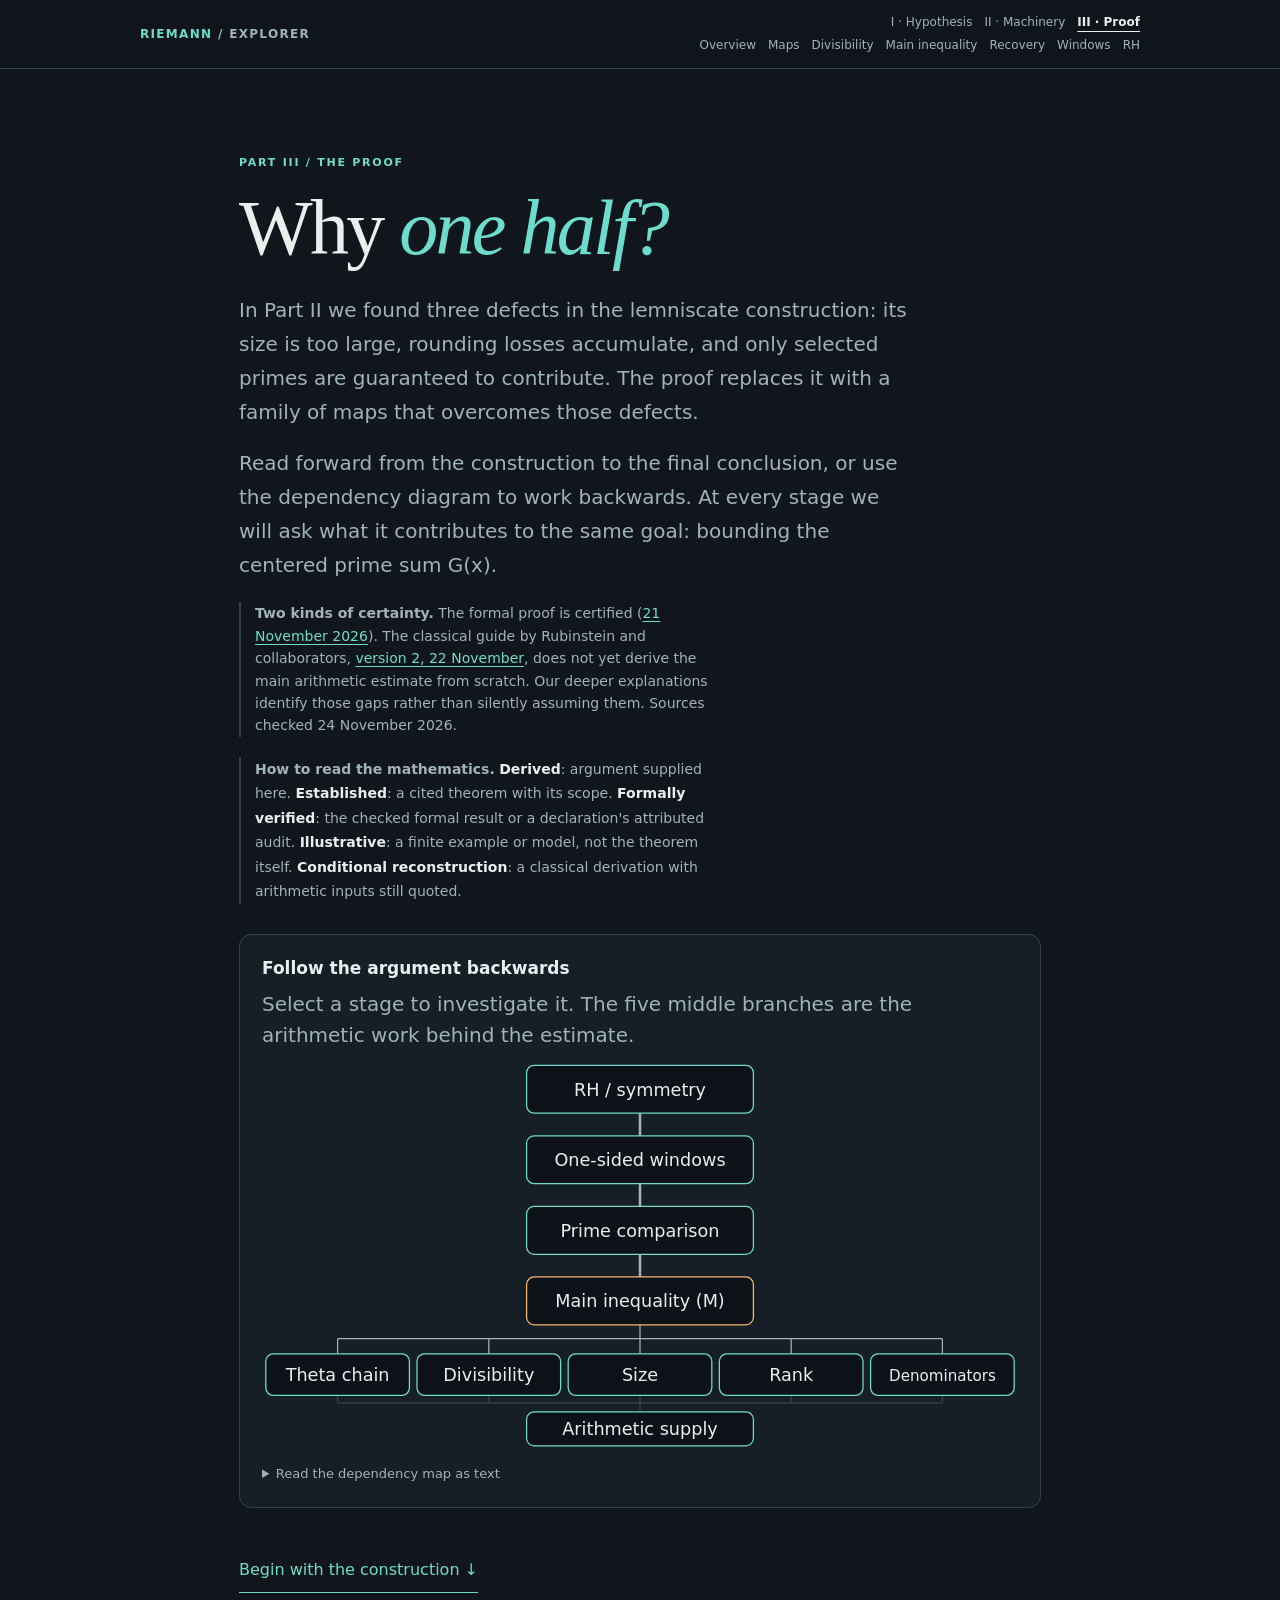
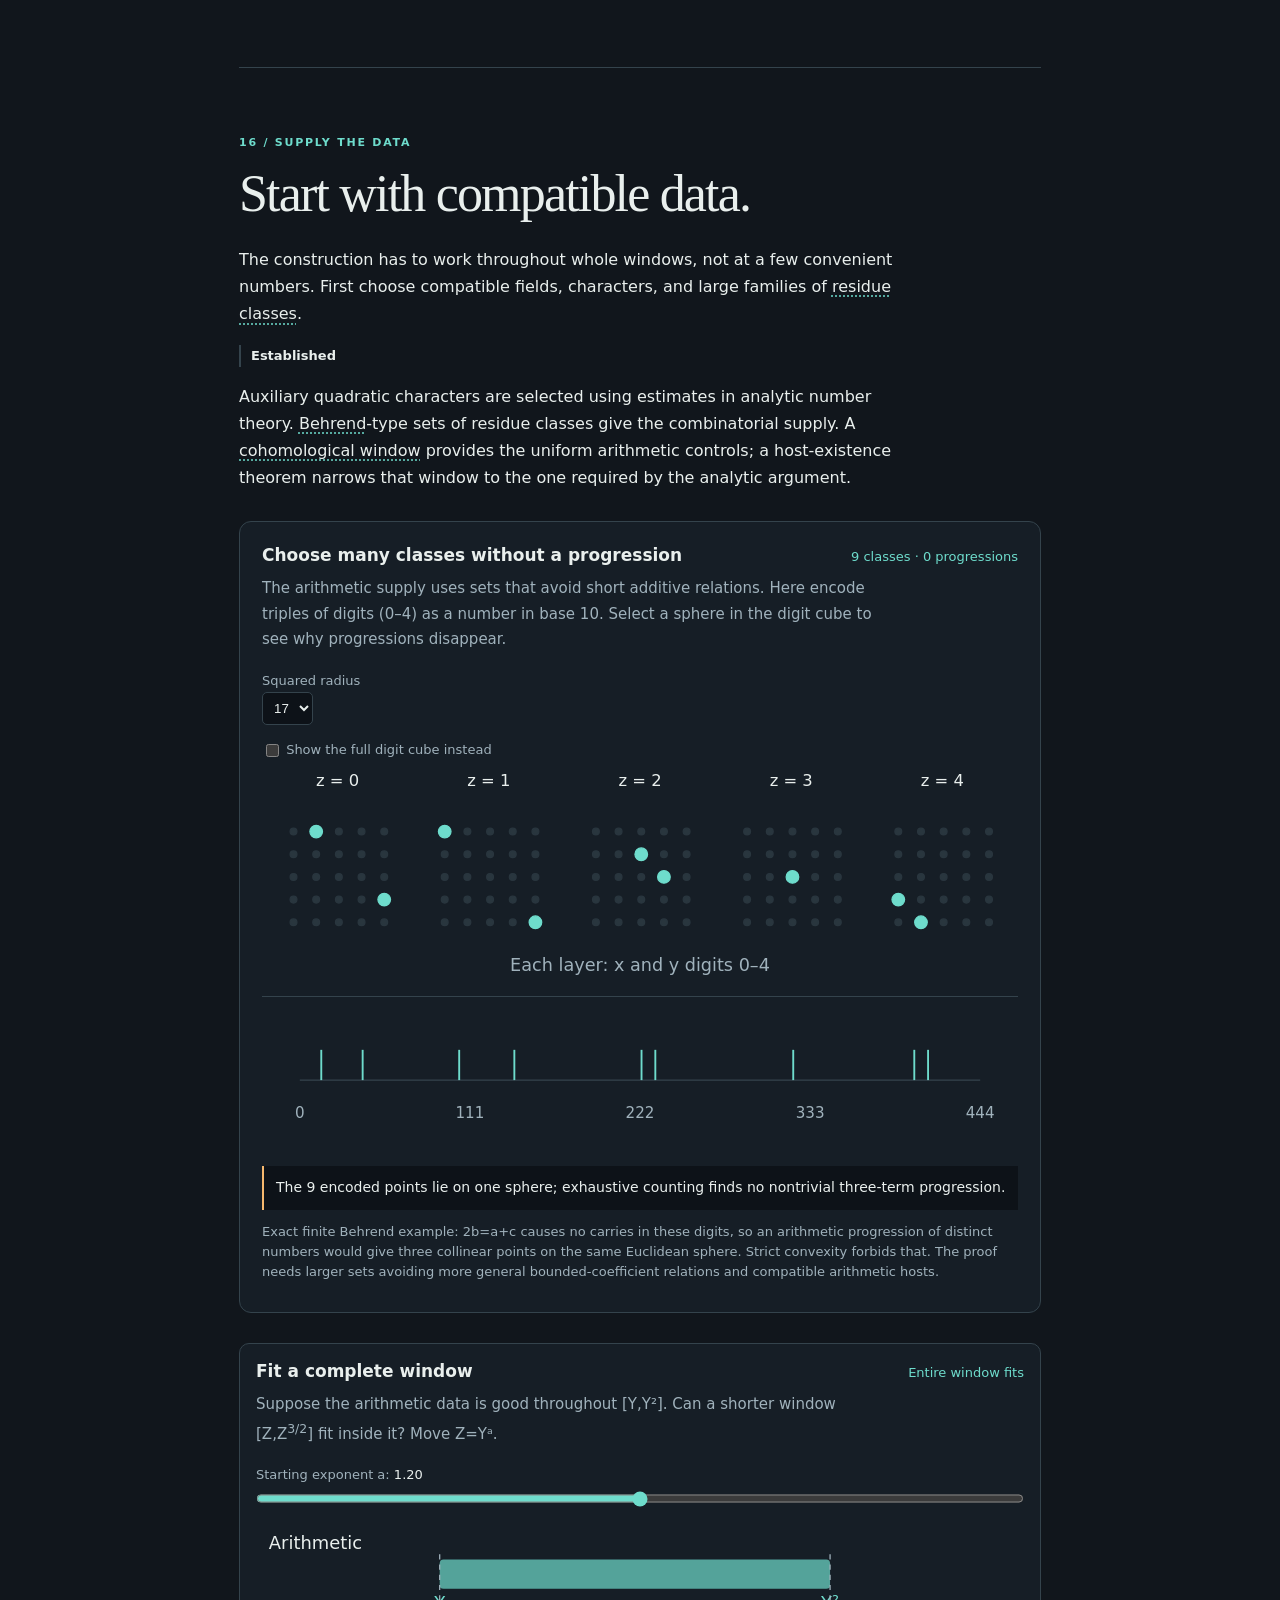
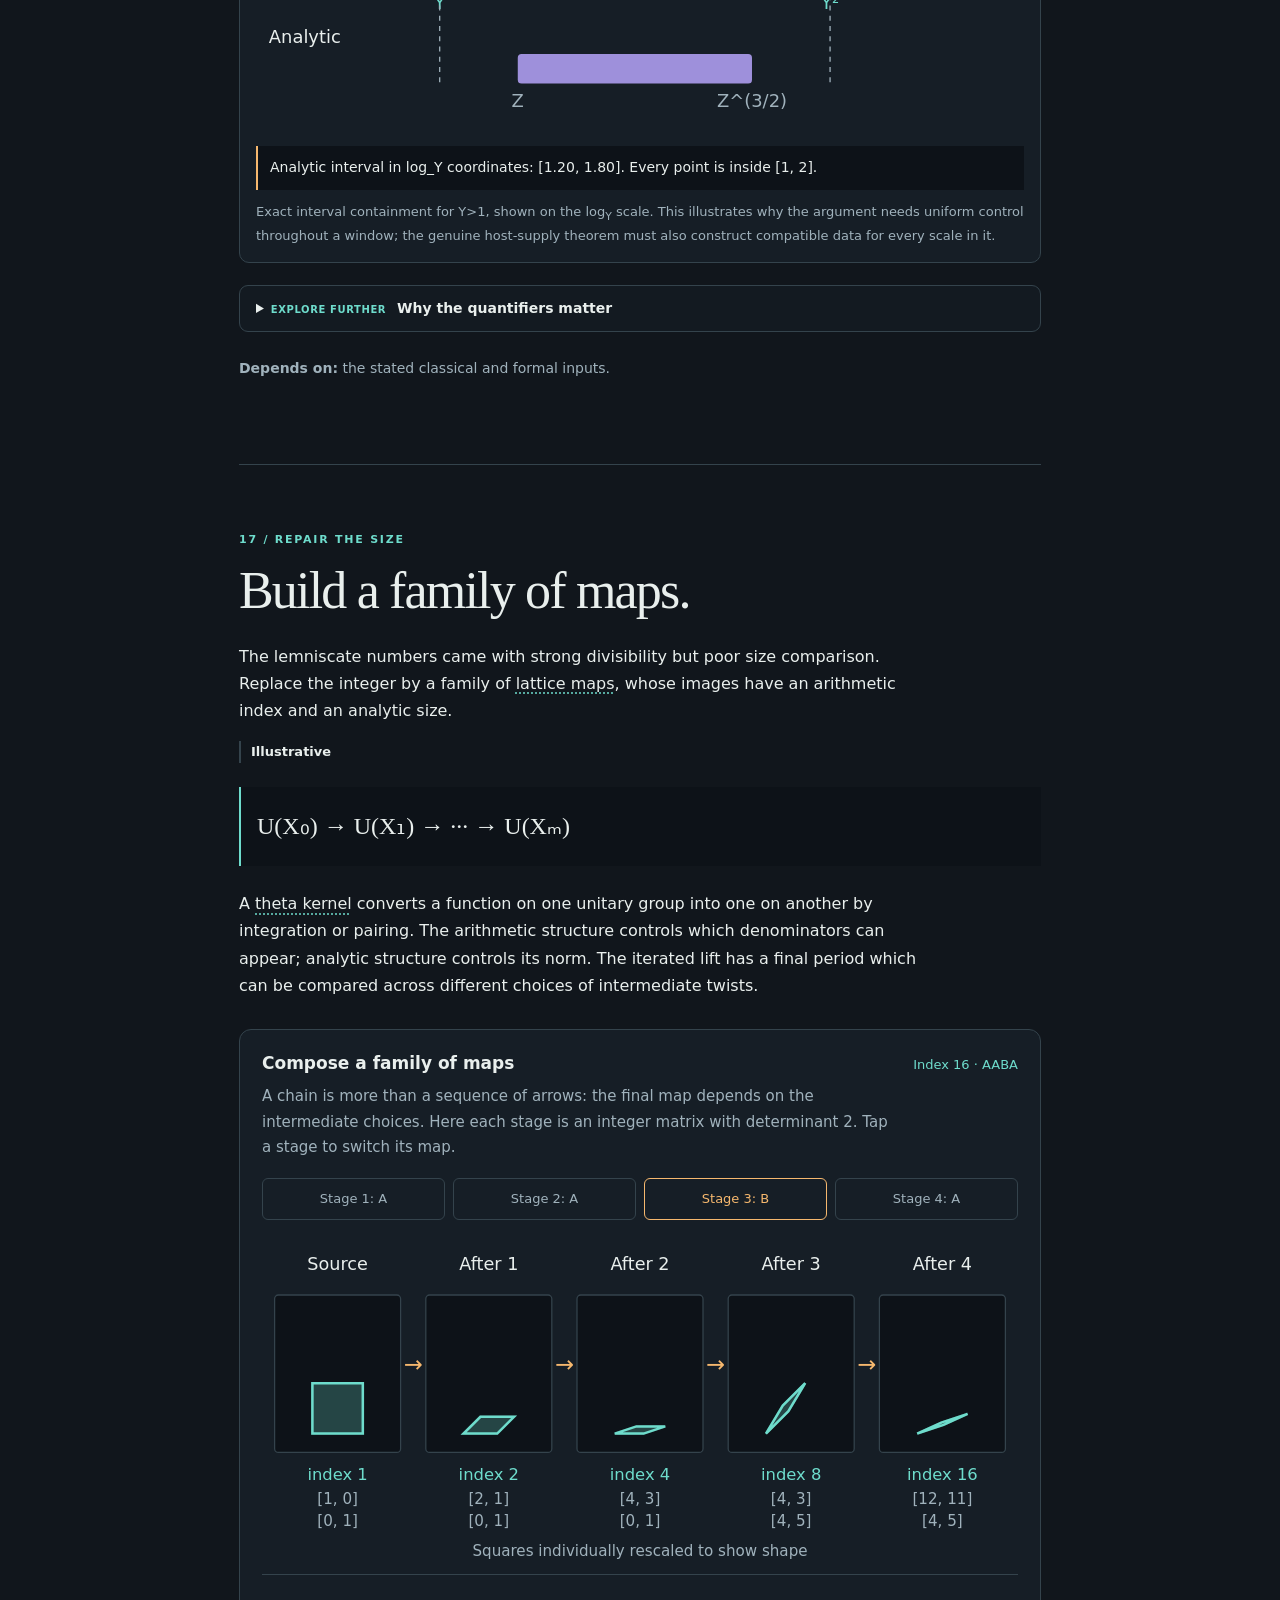
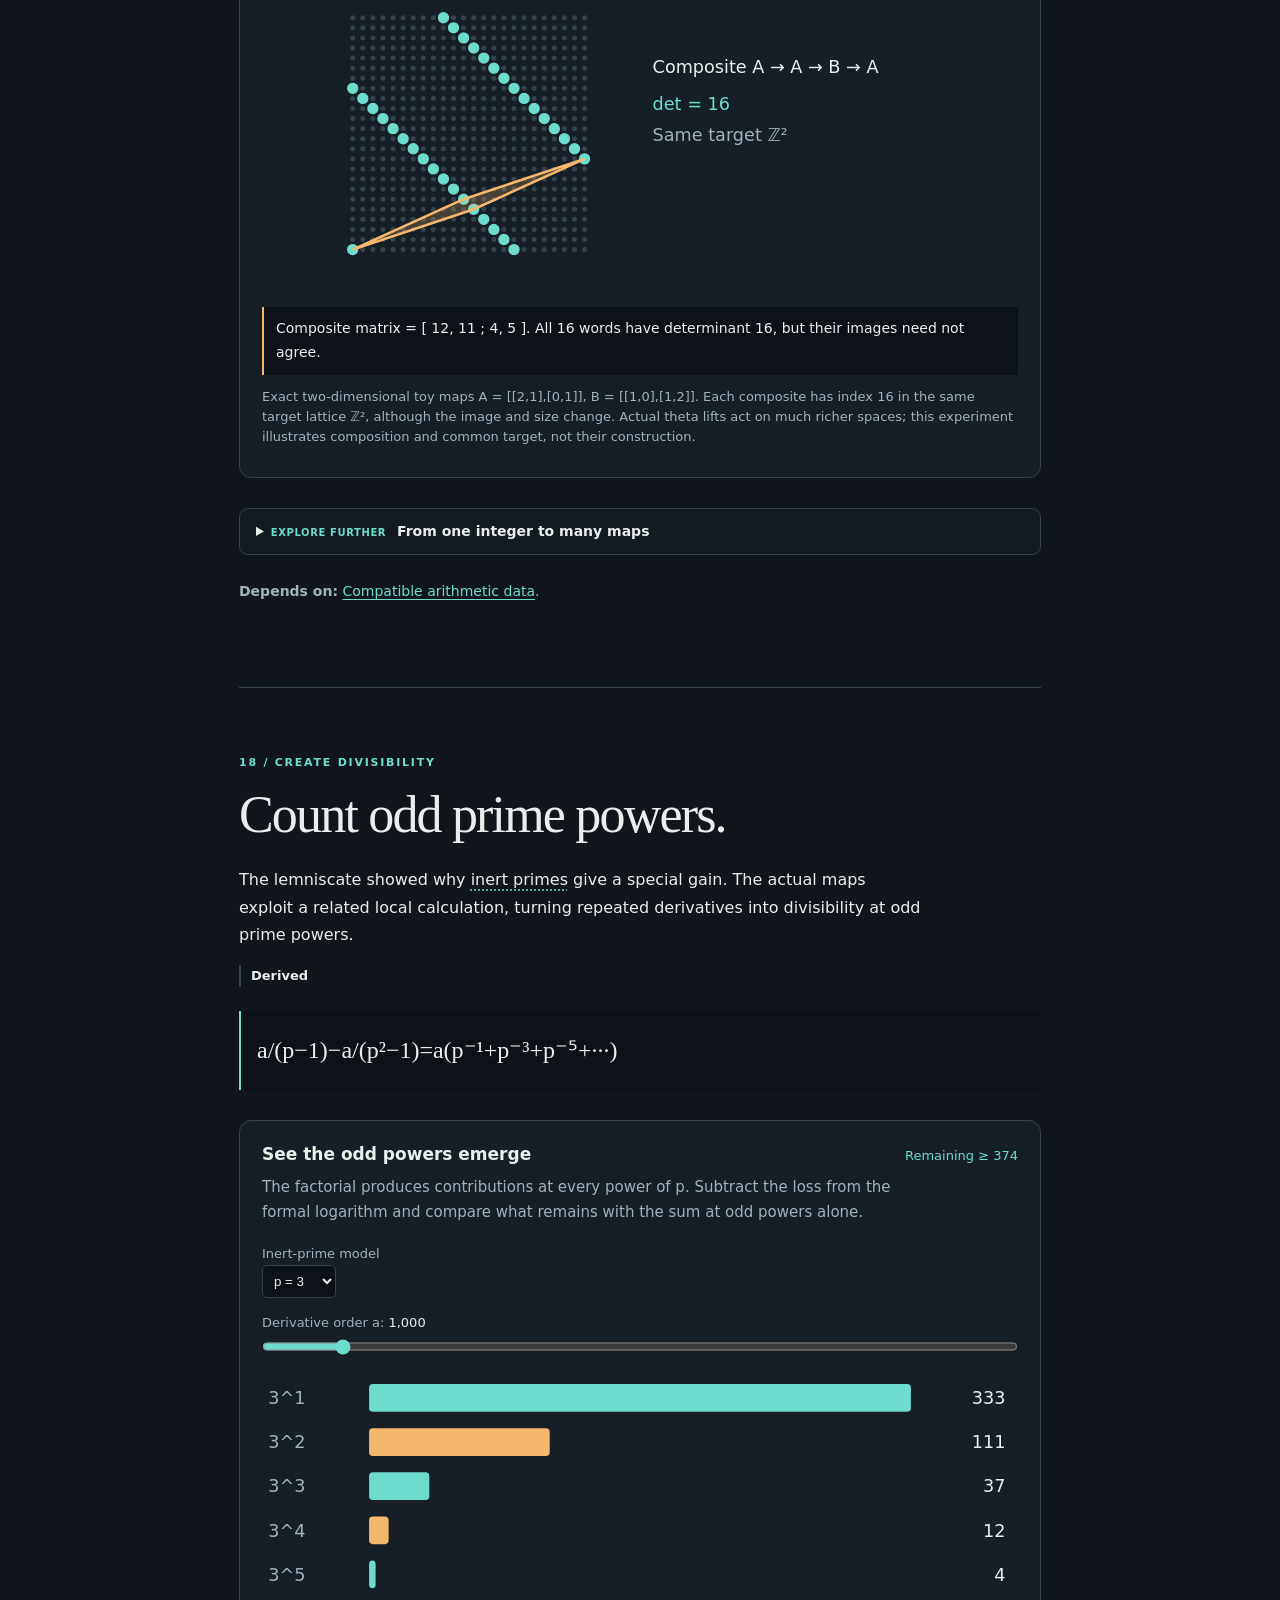
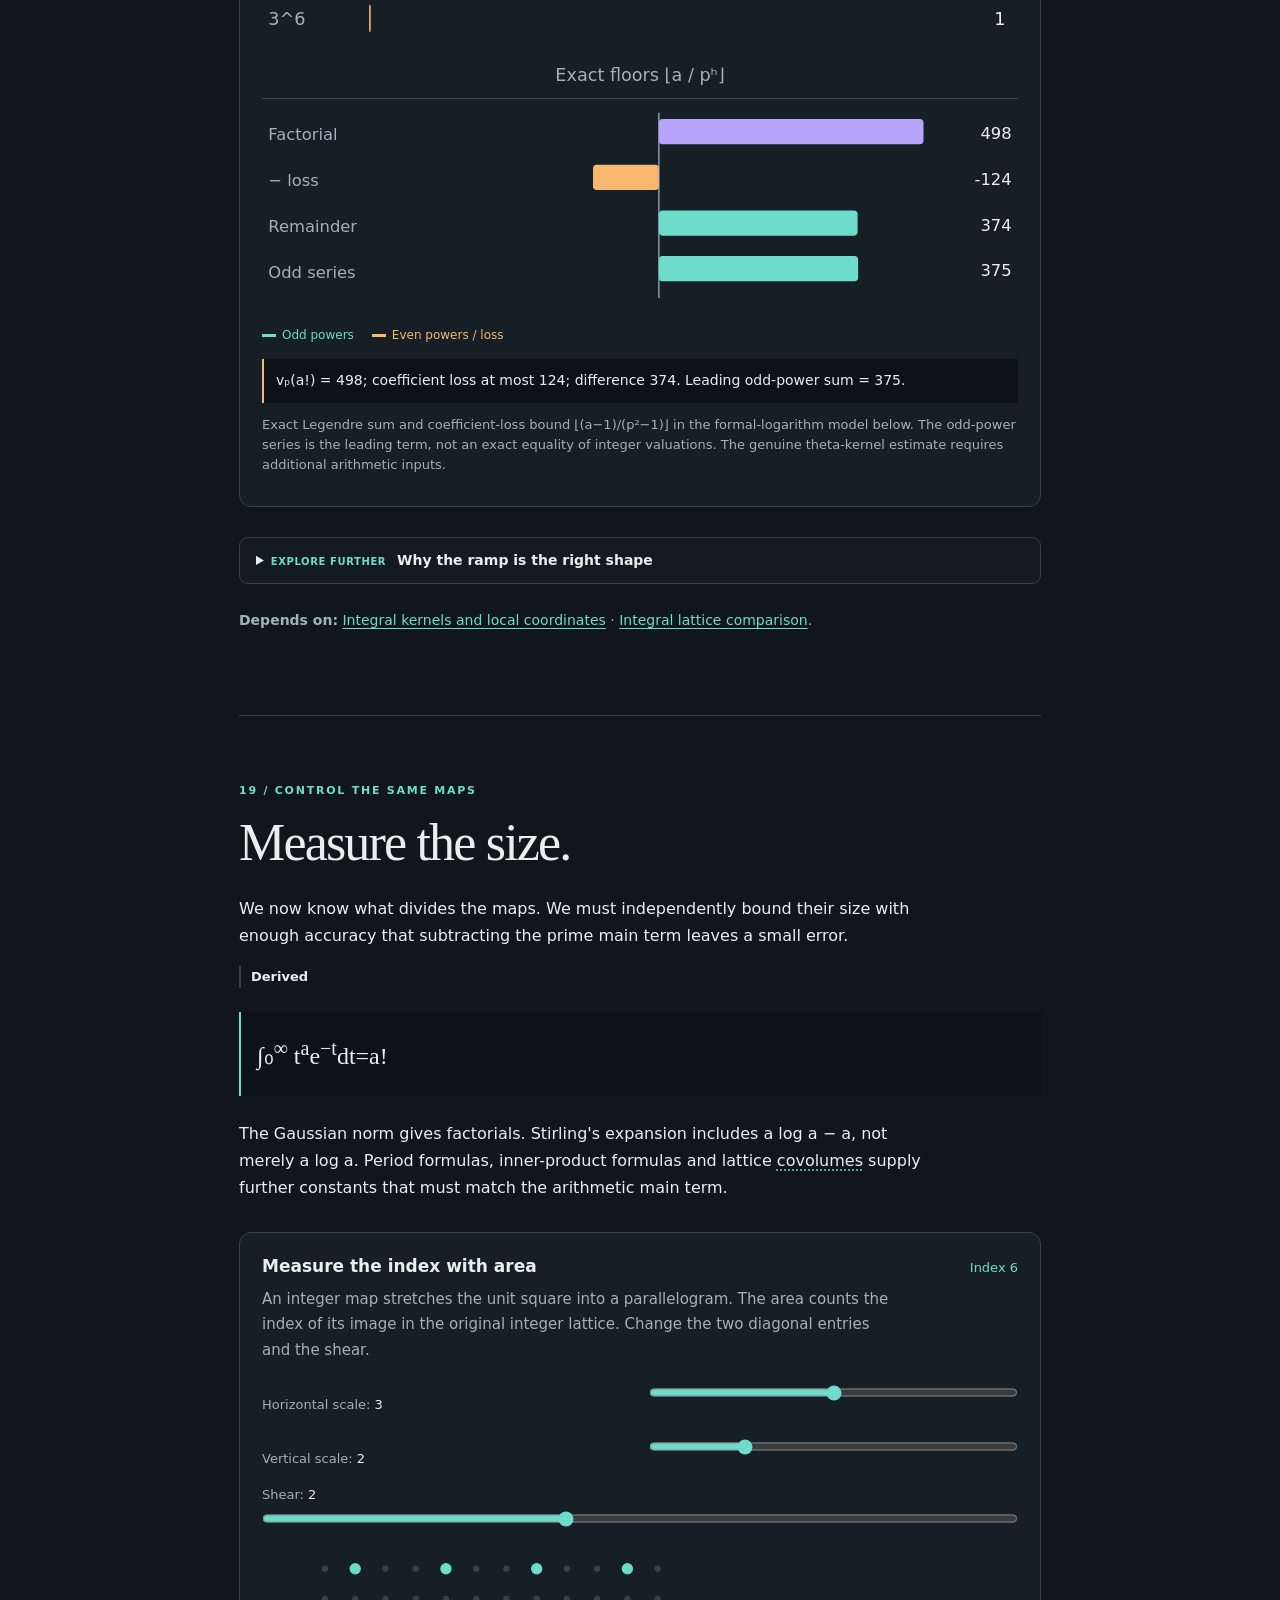
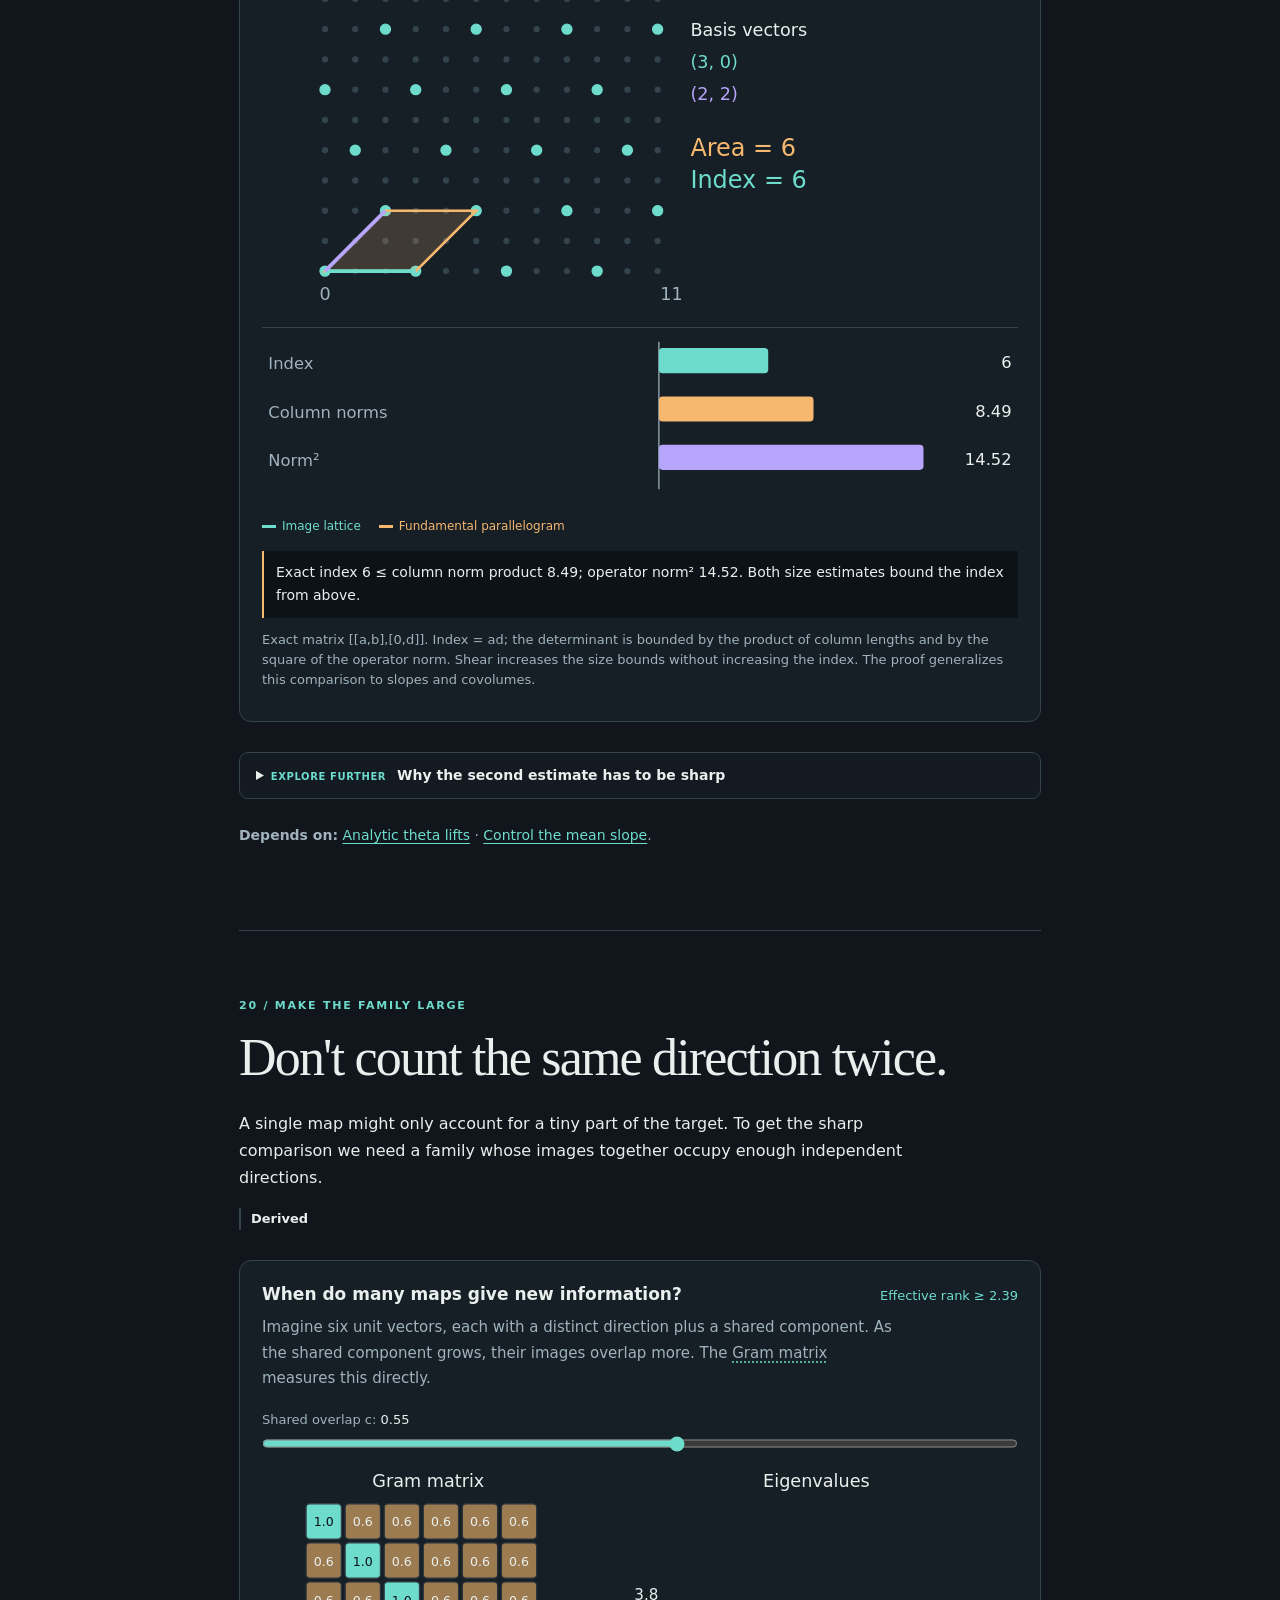
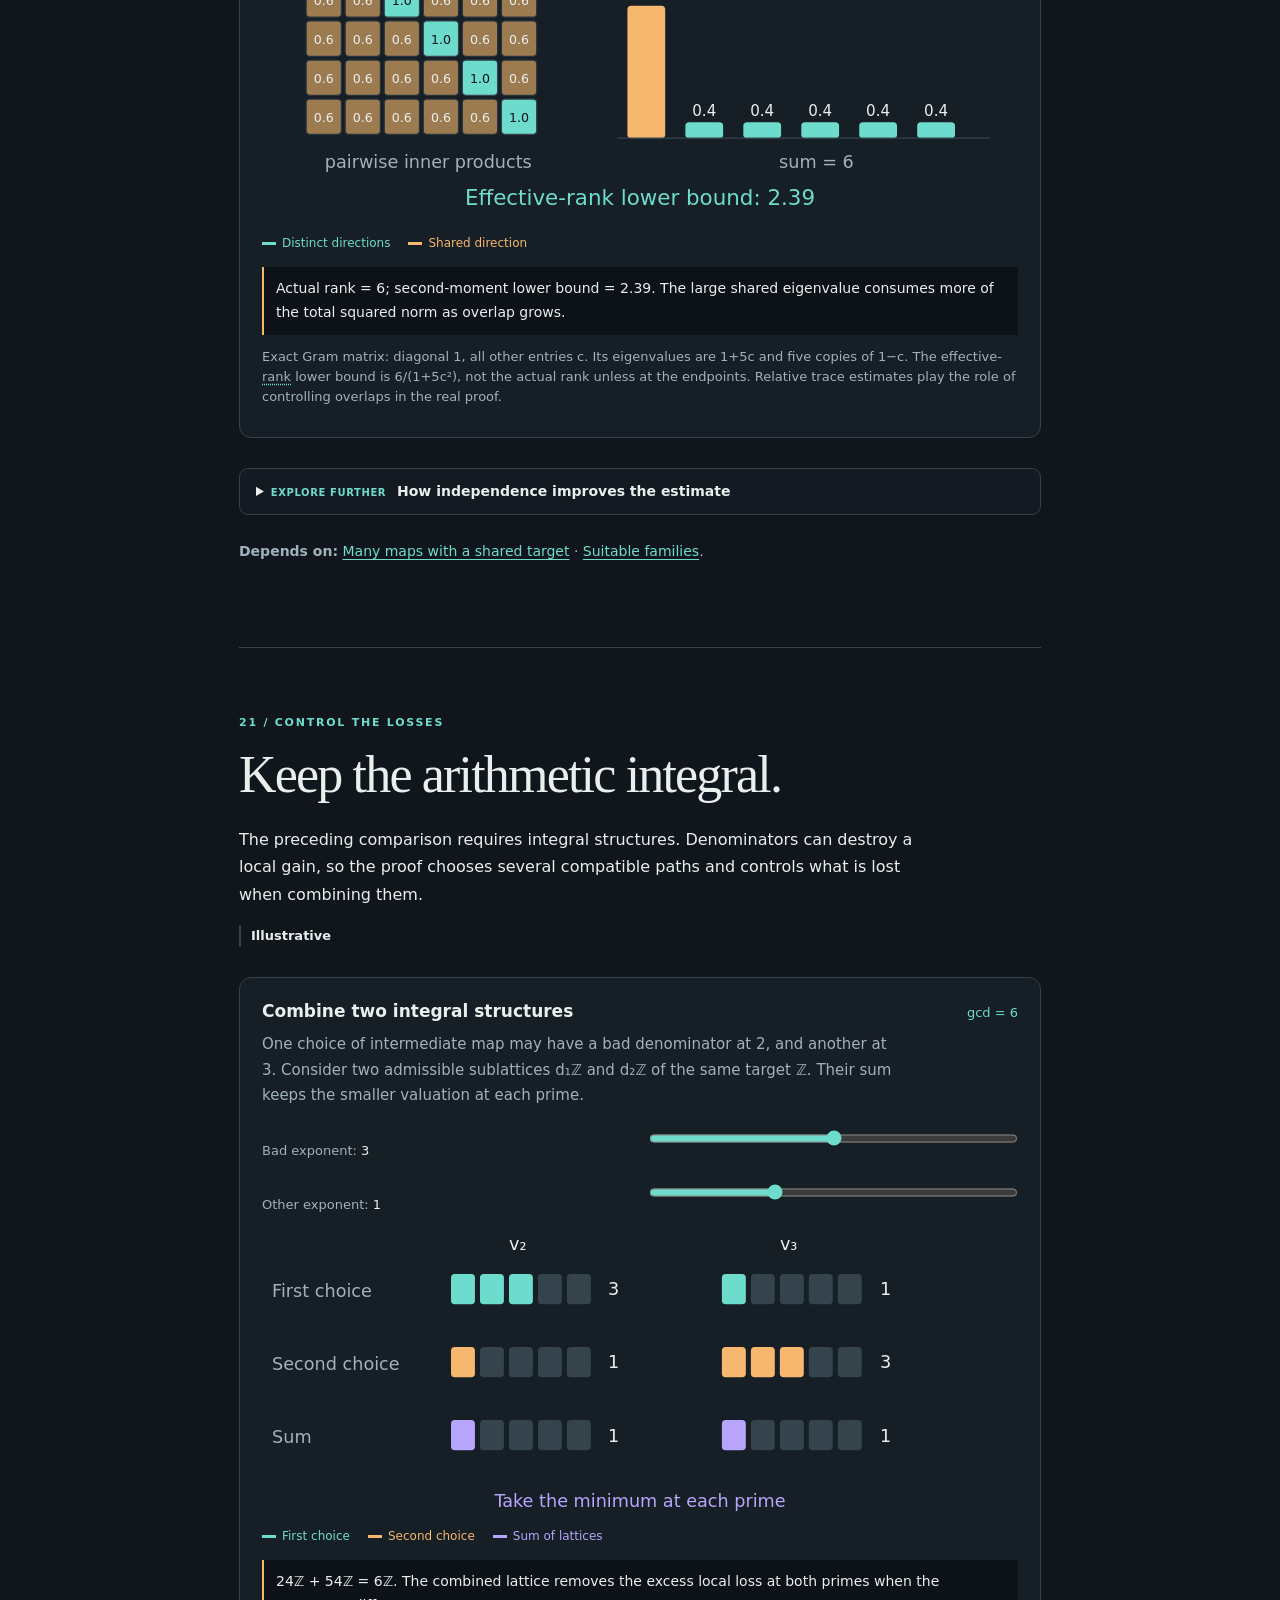
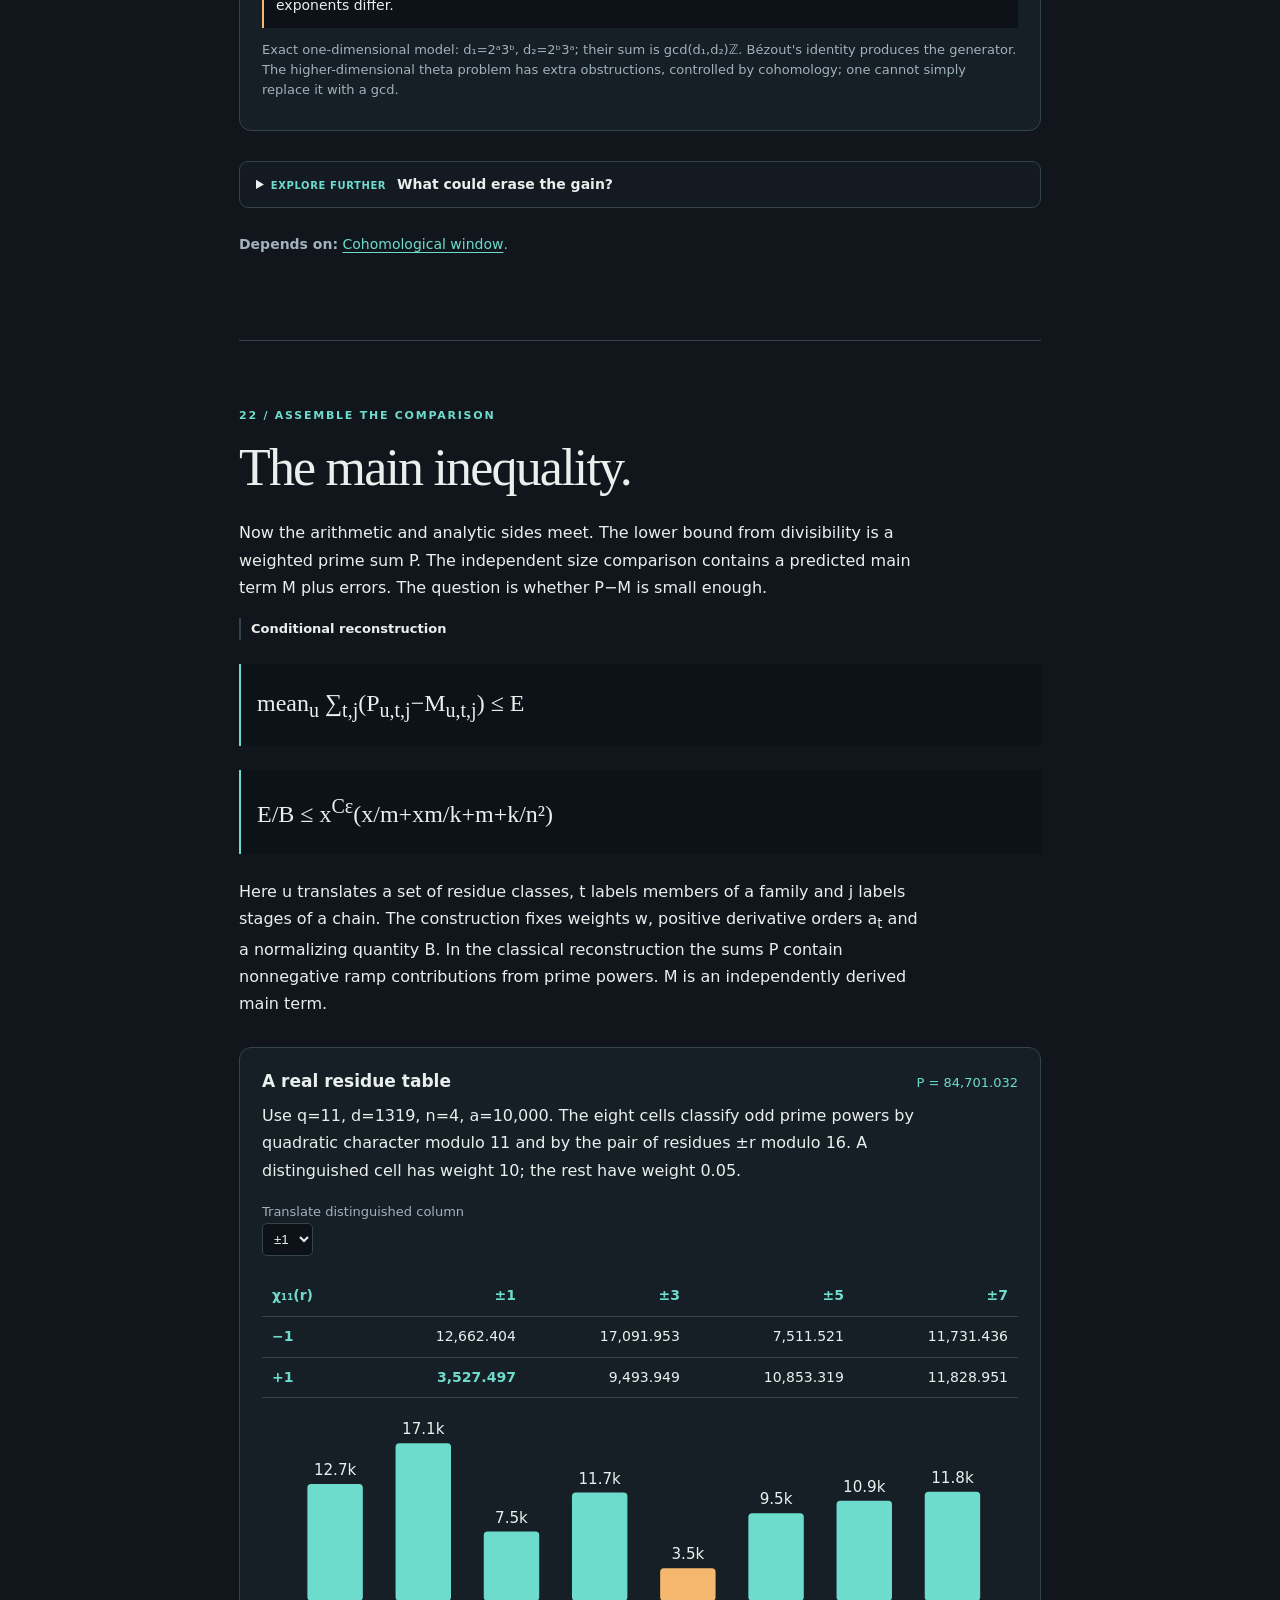
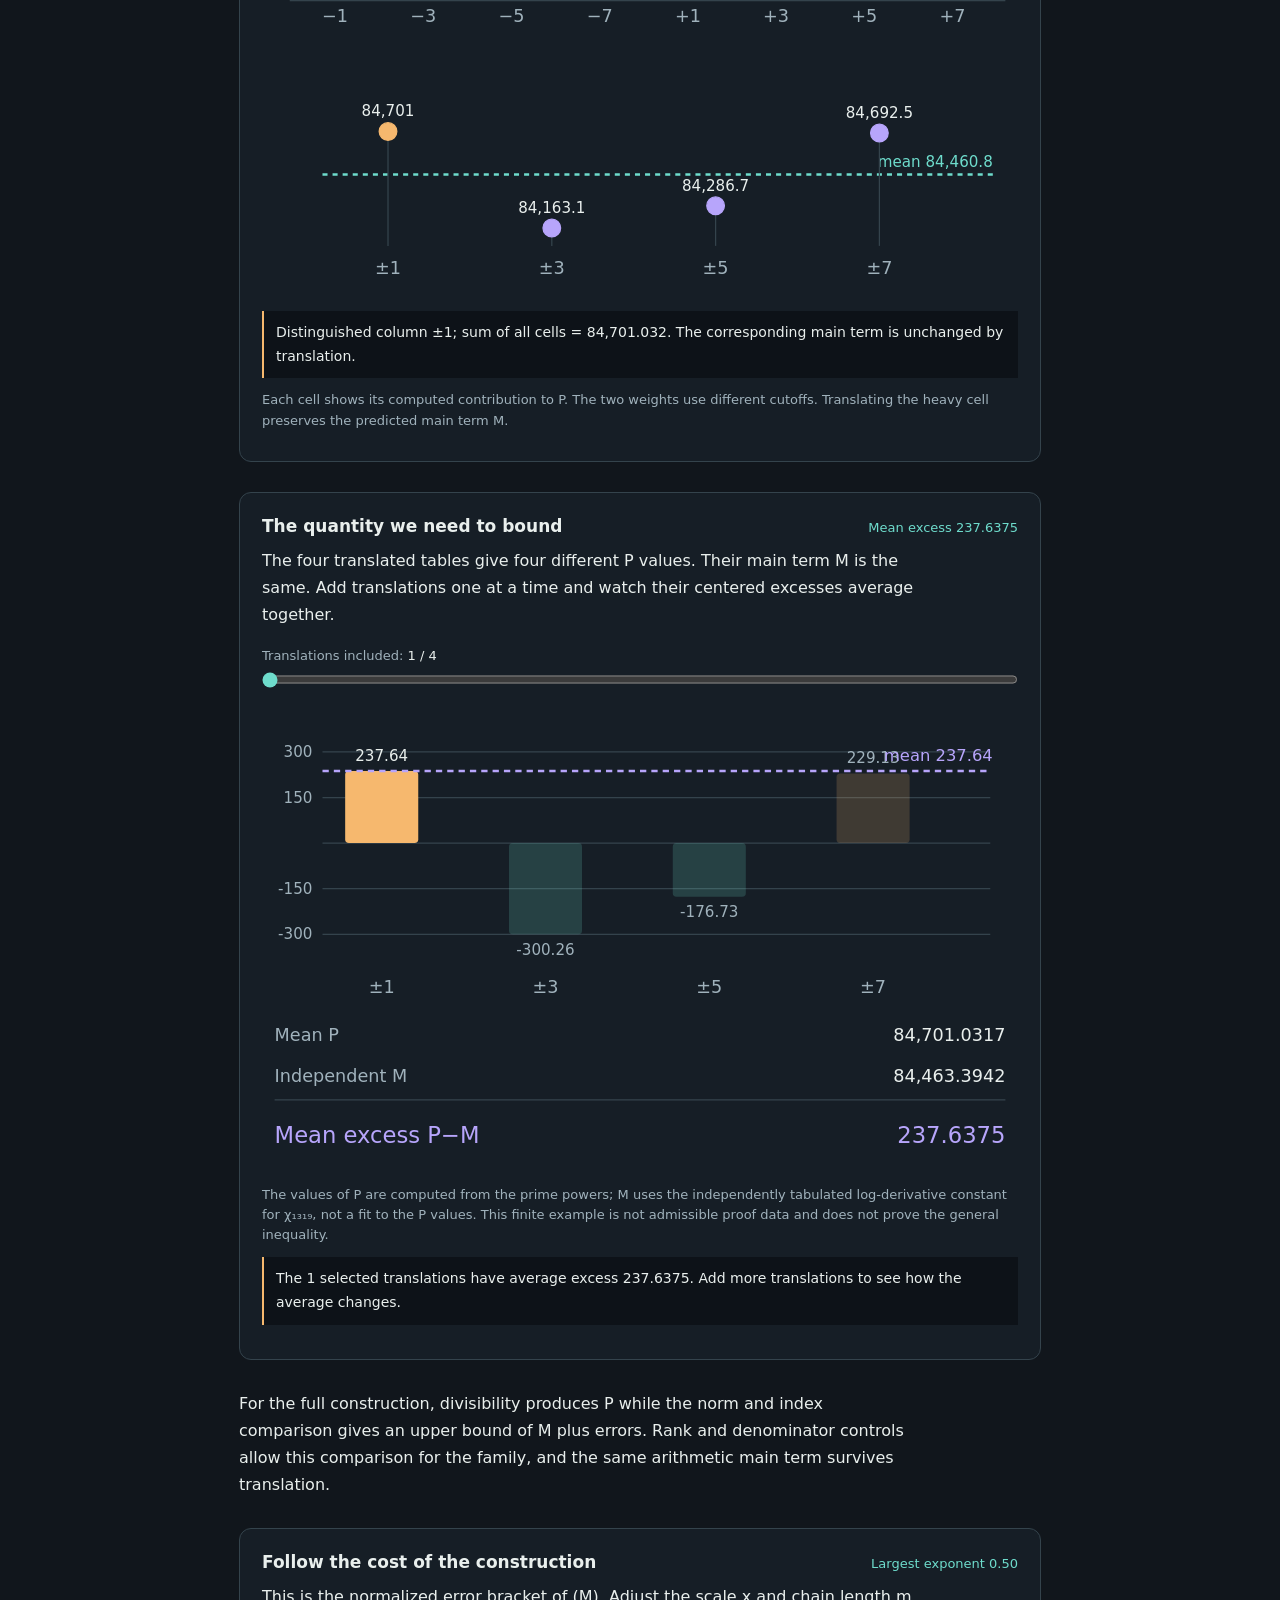
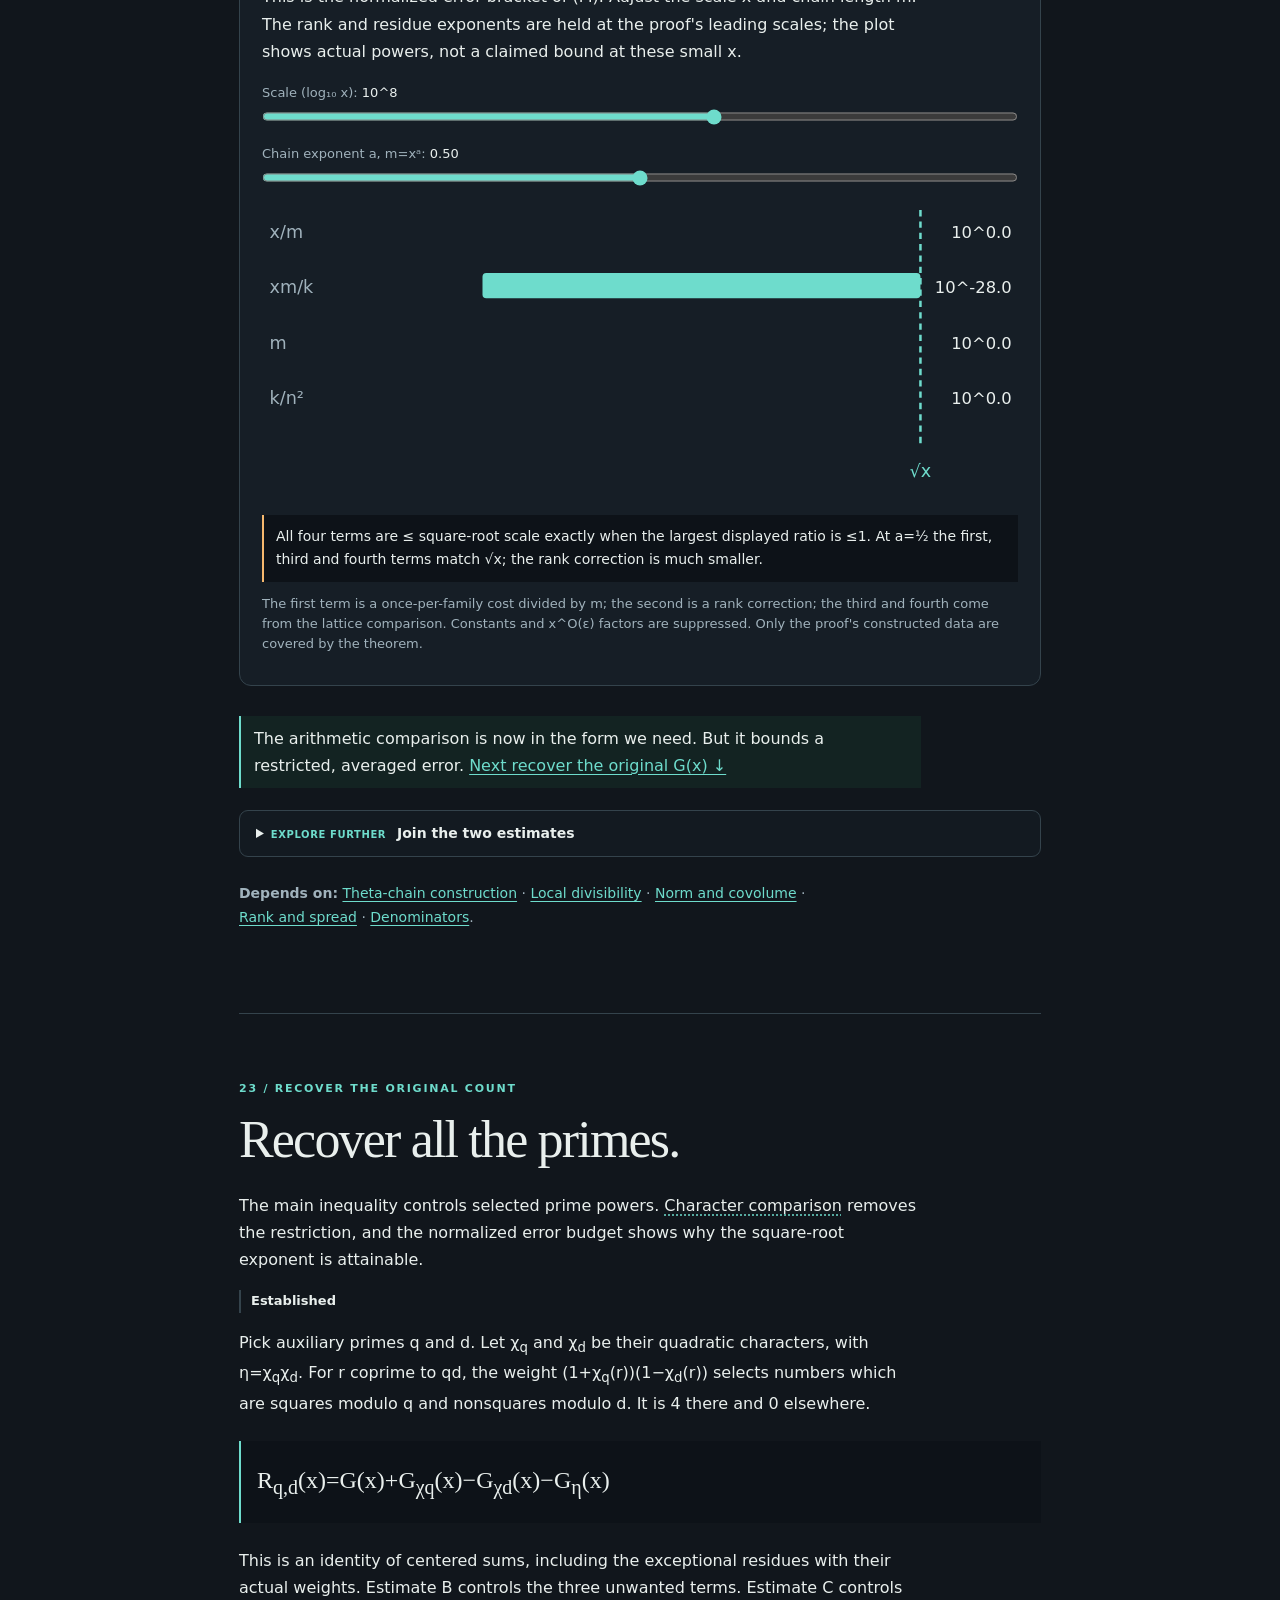
==== commit ab628601: "Refine the intermediate teaching layer, shared popups and new lab initialization" ====
--- a/argument.html
+++ b/argument.html
@@ -1,21 +1,21 @@
 <!DOCTYPE html><html lang="en"><head><meta charset="utf-8"><meta name="viewport" content="width=device-width,initial-scale=1"><meta name="theme-color" content="#11161c"><title>Riemann — The proof</title><link rel="stylesheet" href="./style.css"></head><body><header class="top"><a class="brand" href="./index.html">RIEMANN<span> / EXPLORER</span></a><div class="nav-stack"><nav class="part-nav" aria-label="Parts"><a href="./index.html">I · Hypothesis</a><a href="./proof.html">II · Machinery</a><a href="./argument.html" aria-current="page">III · Proof</a></nav><nav class="chapter-nav" aria-label="Chapters"><a href="#route">Overview</a><a href="#theta-chain">Maps</a><a href="#local-gain">Divisibility</a><a href="#main-inequality">Main inequality</a><a href="#comparison">Recovery</a><a href="#window">Windows</a><a href="#conclusion">RH</a></nav></div></header><main>
 <section class="hero" id="route"><div class="eyebrow">PART III / THE PROOF</div><h1>Why <em>one half?</em></h1><p>In Part II we found three defects in the lemniscate construction: its size is too large, rounding losses accumulate, and only selected primes are guaranteed to contribute. The proof replaces it with a family of maps that overcomes those defects.</p><p>Read forward from the construction to the final conclusion, or use the dependency diagram to work backwards. At every stage we will ask what it contributes to the same goal: bounding the centered prime sum G(x).</p><div class="reading-guide"><p><strong>Two kinds of certainty.</strong> The formal proof is certified (<a href="https://leanprover-community.github.io/blog/posts/riemann-hypothesis/">21 November 2026</a>). The classical guide by Rubinstein and collaborators, <a href="https://www.math.uwaterloo.ca/~mrubinst/alpoge_claude_grh/zeta-paper_v2.pdf">version 2, 22 November</a>, does not yet derive the main arithmetic estimate from scratch. Our deeper explanations identify those gaps rather than silently assuming them. Sources checked 24 November 2026.</p></div>
 <div class="reading-guide proof-key"><p><strong>How to read the mathematics.</strong> <span class="status-word">Derived</span>: argument supplied here. <span class="status-word">Established</span>: a cited theorem with its scope. <span class="status-word">Formally verified</span>: the checked formal result or a declaration's attributed audit. <span class="status-word">Illustrative</span>: a finite example or model, not the theorem itself. <span class="status-word">Conditional reconstruction</span>: a classical derivation with arithmetic inputs still quoted.</p></div><div class="lab" id="dependency-map"><h3>Follow the argument backwards</h3><p class="fine">Select a stage to investigate it. The five middle branches are the arithmetic work behind the estimate.</p><svg id="route-plot" viewBox="0 0 600 310" role="group" aria-label="Dependency diagram from RH through the arithmetic inequality to its five inputs and host supply"></svg><details class="route-text"><summary>Read the dependency map as text</summary><ol class="proof-route"><li><a href="#conclusion">All zeros are on the line</a><p>Reflection reduces this to excluding zeros on the right.</p></li><li><a href="#window">A one-sided bound on whole windows</a><p>The Mellin transform detects an off-line zero as a pole.</p></li><li><a href="#comparison">The prime-sum inequality</a><p>Use a finite character comparison and choose the scales.</p></li><li><a href="#main-inequality">The arithmetic inequality (M)</a><p>Compare divisibility and size across a family of lattice maps.</p><ul><li><a href="#theta-chain">Construct the maps</a></li><li><a href="#local-gain">Prove divisibility</a></li><li><a href="#size">Control size</a></li><li><a href="#rank">Control rank</a></li><li><a href="#denominators">Control denominators</a></li></ul></li><li><a href="#hosts">Supply the data on complete windows</a><p>Auxiliary primes, combinatorics and Galois cohomology.</p></li></ol></details></div><a class="begin" href="#hosts">Begin with the construction ↓</a></section>
-<section id="hosts"><div class="eyebrow">16 / SUPPLY THE DATA</div><h2>Start with compatible data.</h2><p>The construction has to work throughout whole windows, not at a few convenient numbers. First choose compatible fields, characters, and large families of <a href="https://www.math.uwaterloo.ca/~mrubinst/alpoge_claude_grh/zeta-paper_v2.pdf" data-concept="character">residue classes</a>.</p><p>Auxiliary quadratic characters are selected using estimates in analytic number theory. Behrend-type sets of residue classes give the combinatorial supply. A cohomological window provides the uniform arithmetic controls; a host-existence theorem narrows that window to the one required by the analytic argument.</p><div class="lab argument-lab" id="behrend-lab"><div class="labhead"><h3>Choose many classes without a progression</h3><output id="behrend-stat" aria-live="polite"></output></div><p>The arithmetic supply uses sets that avoid short additive relations. Here encode triples of digits (0–4) as a number in base 10. Select a sphere in the digit cube to see why progressions disappear.</p><label for="behrend-r">Squared radius</label><select id="behrend-r"><option value="9">9</option><option value="14">14</option><option value="17" selected>17</option><option value="20">20</option><option value="26">26</option><option value="29">29</option></select><label><input type="checkbox" id="behrend-all"> Show the full digit cube instead</label><svg id="behrend-plot" viewBox="0 0 600 180" role="img" aria-label="Five layers of digit triples with selected sphere points"></svg><svg id="behrend-line" viewBox="0 0 600 115" role="img" aria-label="Selected base-ten encoded points along the integer line"></svg><p class="readout" id="behrend-detail"></p><p class="fine">Exact finite Behrend example: 2b=a+c causes no carries in these digits, so an arithmetic progression of distinct numbers would give three collinear points on the same Euclidean sphere. Strict convexity forbids that. The proof needs larger sets avoiding more general bounded-coefficient relations and compatible arithmetic hosts.</p></div><div class="mini-lab argument-lab" id="host-window-lab"><div class="labhead"><h3>Fit a complete window</h3><output id="host-window-stat" aria-live="polite"></output></div><p>Suppose the arithmetic data is good throughout [Y,Y²]. Can a shorter window [Z,Z<sup>3/2</sup>] fit inside it? Move Z=Yᵃ.</p><label for="host-window-a">Starting exponent a: <output id="host-window-a-val"></output></label><input id="host-window-a" type="range" min="0.8" max="1.6" step=".01" value="1.2"><svg id="host-window-plot" viewBox="0 0 600 165" role="img" aria-label="Cohomological and analytic windows on a logarithmic scale"></svg><p class="readout" id="host-window-detail"></p><p class="fine">Exact interval containment for Y&gt;1, shown on the log<sub>Y</sub> scale. This illustrates why the argument needs uniform control throughout a window; the genuine host-supply theorem must also construct compatible data for every scale in it.</p></div><details class="depth"><summary><span class="depth-tag">Explore further</span> How this step contributes to the bound</summary><div class="depth-content"><p class="math-status"><span>Established</span> Host supply is an actual formal implication (supplyChi); the window premise must itself be supplied. The diagrams below illustrate only the combinatorics and interval geometry.</p><details class="derivation"><summary>Mathematical details — The quantifiers and the bridge</summary><div class="depth-content"><p>Fix a primitive character ψ. The property VWinAt ψ 401 supplies a cohomological window of the form [Y,Y²] under the stated scale conditions. The theorem supplyChi consumes that property to obtain HostExW(3/2) for the required data. These are quantified over sufficiently large scales; the choices may depend on x and on ψ, but the final family and window must satisfy the analytic criterion. A definition such as VWinAt is not by itself a theorem of existence.</p><p><a href="https://www.math.uwaterloo.ca/~mrubinst/alpoge_claude_grh/zeta-paper_v2.pdf#page=61">§III.1–III.3 ↗</a>, <a href="https://www.math.uwaterloo.ca/~mrubinst/alpoge_claude_grh/zeta-paper_v2.pdf#page=151">§III.9 ↗</a>, <a href="https://www.math.uwaterloo.ca/~mrubinst/alpoge_claude_grh/zeta-paper_v2.pdf#page=193">§III.11 ↗</a>. The arithmetic literature packages provide the inputs used by the final theorem; the formal proof has no explicit outstanding arithmetic assumptions.</p><details class="derivation source"><summary>Lean declarations and review status</summary><div class="depth-content"><p><a href="https://github.com/Deicyde/riemann-hypothesis/blob/40e56bab026552e089d7afcfeff08d2defb9c005/src/Formalism/FrobeniusOrbits/FrobeniusOrbitsProofs/ThickExists.lean#L85-L95"><code>Formalism.FrobeniusOrbits.ThickExists.noRel_image</code> ↗</a><br><span class="fine">Kernel-checked at the archive pin — reading project's audit.</span></p><pre>lemma noRel_image (L S d k : ℕ) (hL : 1 ≤ L) :
+<section id="hosts"><div class="eyebrow">16 / SUPPLY THE DATA</div><h2>Start with compatible data.</h2><p>The construction has to work throughout whole windows, not at a few convenient numbers. First choose compatible fields, characters, and large families of <a class="concept" href="https://www.math.uwaterloo.ca/~mrubinst/alpoge_claude_grh/zeta-paper_v2.pdf" data-concept="character">residue classes</a>.</p><p class="math-status"><span>Established</span></p><p>Auxiliary quadratic characters are selected using estimates in analytic number theory. <a class="concept" href="https://www.math.uwaterloo.ca/~mrubinst/alpoge_claude_grh/zeta-paper_v2.pdf" data-concept="behrend">Behrend</a>-type sets of residue classes give the combinatorial supply. A <a class="concept" href="https://www.math.uwaterloo.ca/~mrubinst/alpoge_claude_grh/zeta-paper_v2.pdf" data-concept="cohomology">cohomological window</a> provides the uniform arithmetic controls; a host-existence theorem narrows that window to the one required by the analytic argument.</p><div class="lab argument-lab" id="behrend-lab"><div class="labhead"><h3>Choose many classes without a progression</h3><output id="behrend-stat" aria-live="polite"></output></div><p>The arithmetic supply uses sets that avoid short additive relations. Here encode triples of digits (0–4) as a number in base 10. Select a sphere in the digit cube to see why progressions disappear.</p><label for="behrend-r">Squared radius</label><select id="behrend-r"><option value="9">9</option><option value="14">14</option><option value="17" selected>17</option><option value="20">20</option><option value="26">26</option><option value="29">29</option></select><label><input type="checkbox" id="behrend-all"> Show the full digit cube instead</label><svg id="behrend-plot" viewBox="0 0 600 180" role="img" aria-label="Five layers of digit triples with selected sphere points"></svg><svg id="behrend-line" viewBox="0 0 600 115" role="img" aria-label="Selected base-ten encoded points along the integer line"></svg><p class="readout" id="behrend-detail"></p><p class="fine">Exact finite Behrend example: 2b=a+c causes no carries in these digits, so an arithmetic progression of distinct numbers would give three collinear points on the same Euclidean sphere. Strict convexity forbids that. The proof needs larger sets avoiding more general bounded-coefficient relations and compatible arithmetic hosts.</p></div><div class="mini-lab argument-lab" id="host-window-lab"><div class="labhead"><h3>Fit a complete window</h3><output id="host-window-stat" aria-live="polite"></output></div><p>Suppose the arithmetic data is good throughout [Y,Y²]. Can a shorter window [Z,Z<sup>3/2</sup>] fit inside it? Move Z=Yᵃ.</p><label for="host-window-a">Starting exponent a: <output id="host-window-a-val"></output></label><input id="host-window-a" type="range" min="0.8" max="1.6" step=".01" value="1.2"><svg id="host-window-plot" viewBox="0 0 600 165" role="img" aria-label="Cohomological and analytic windows on a logarithmic scale"></svg><p class="readout" id="host-window-detail"></p><p class="fine">Exact interval containment for Y&gt;1, shown on the log<sub>Y</sub> scale. This illustrates why the argument needs uniform control throughout a window; the genuine host-supply theorem must also construct compatible data for every scale in it.</p></div><details class="depth"><summary><span class="depth-tag">Explore further</span> Why the quantifiers matter</summary><div class="depth-content"><p>A good construction at one point is not enough. For each small error tolerance and each sufficiently large starting scale, the arithmetic theorem supplies a later interval of compatible data. The analytic theorem then uses the whole interval. The two little experiments separate the combinatorial supply from this uniformity requirement.</p><p class="fine">Host supply is an actual formal implication (supplyChi); the window premise must itself be supplied. The diagrams below illustrate only the combinatorics and interval geometry.</p><details class="derivation"><summary>Mathematical details — The quantifiers and the bridge</summary><div class="depth-content"><p>Fix a primitive character ψ. The property VWinAt ψ 401 supplies a cohomological window of the form [Y,Y²] under the stated scale conditions. The theorem supplyChi consumes that property to obtain HostExW(3/2) for the required data. These are quantified over sufficiently large scales; the choices may depend on x and on ψ, but the final family and window must satisfy the analytic criterion. A definition such as VWinAt is not by itself a theorem of existence.</p><p><a href="https://www.math.uwaterloo.ca/~mrubinst/alpoge_claude_grh/zeta-paper_v2.pdf#page=61">§III.1–III.3 ↗</a>, <a href="https://www.math.uwaterloo.ca/~mrubinst/alpoge_claude_grh/zeta-paper_v2.pdf#page=151">§III.9 ↗</a>, <a href="https://www.math.uwaterloo.ca/~mrubinst/alpoge_claude_grh/zeta-paper_v2.pdf#page=193">§III.11 ↗</a>. The arithmetic literature packages provide the inputs used by the final theorem; the formal proof has no explicit outstanding arithmetic assumptions.</p><details class="derivation source"><summary>Lean declarations and review status</summary><div class="depth-content"><p><a href="https://github.com/Deicyde/riemann-hypothesis/blob/40e56bab026552e089d7afcfeff08d2defb9c005/src/Formalism/FrobeniusOrbits/FrobeniusOrbitsProofs/ThickExists.lean#L85-L95"><code>Formalism.FrobeniusOrbits.ThickExists.noRel_image</code> ↗</a><br><span class="fine">Kernel-checked at the archive pin — reading project's audit.</span></p><pre>lemma noRel_image (L S d k : ℕ) (hL : 1 ≤ L) :
     NoRel ((Behrend.sphere S d k).image (Behrend.map (4 * L * d))) L</pre><p><a href="https://github.com/Deicyde/riemann-hypothesis/blob/40e56bab026552e089d7afcfeff08d2defb9c005/src/Development/AutomorphicArithmetic/CharacterBoxes/ExistsPageN.lean#L44-L47"><code>UpperTheory.Top.VWinAt</code> ↗</a><br><span class="fine">Inside a checked closure — reading project's audit.</span></p><pre>def VWinAt (ψ : PChar) (Ct : ℝ) : Prop</pre><p><a href="https://github.com/Deicyde/riemann-hypothesis/blob/40e56bab026552e089d7afcfeff08d2defb9c005/src/Development/AutomorphicArithmetic/AutomorphicVarieties/ModularityArgument/ThresholdArguments/DenseThresholdCases/WindowBoundOfLiteratureLevel.lean#L33-L34"><code>UpperTheory.V.v_window_of_literal_automorphy_n</code> ↗</a><br><span class="fine">Source-read — reading project's audit.</span></p><pre>theorem UpperTheory.V.v_window_of_literal_automorphy_n (hN : _root_.GlobalTheory.Mem.LiteralAutomorphy.LiteratureRankNHypothesis) : VWin</pre><p><a href="https://github.com/Deicyde/riemann-hypothesis/blob/40e56bab026552e089d7afcfeff08d2defb9c005/src/Development/AutomorphicArithmetic/CharacterBoxes/SupplyChi.lean#L8-L16"><code>UpperTheory.Top.supplyChi</code> ↗</a><br><span class="fine">Kernel-checked at the archive pin — reading project's audit.</span></p><pre>theorem UpperTheory.Top.supplyChi :
     ∀ ψ : PChar, VWinAt ψ 401 → HostExW (3 / 2) (GChi ψ).req</pre><p><a href="https://github.com/Deicyde/riemann-hypothesis/blob/40e56bab026552e089d7afcfeff08d2defb9c005/src/Development/AutomorphicArithmetic/ThetaCorrespondence/ThetaPairLifts/ThirdPlaceSeries/TopPlug.lean#L12-L15"><code>UpperTheory.Top.zero_free_all_of_green_v_win</code> ↗</a><br><span class="fine">Source-read — reading project's audit.</span></p><pre>theorem UpperTheory.Top.zero_free_all_of_green_v_win (hG : GlobalTheory.GLq.Green) (hV : UpperTheory.Top.VWin)
     (h : Nonempty (_root_.GlobalTheory.Fc.HypsAlt (fun 𝒞 =&gt; Closed 𝒞 fun Fm _ =&gt; LinkN Fm) _root_.GlobalTheory.Fc.DefiniteSideCondition)) : Formalism.HC.ZeroFreeAll</pre><p class="fine">Declaration locations and individual audit labels from the <a href="https://nasqret.github.io/riemann-rev/atlas/">Naskręcki reading atlas</a>, archive pin <code>40e56bab0265</code>. Not a fresh kernel replay by this website.</p></div></details></div></details></div></details><p class="proof-deps"><strong>Depends on:</strong> the stated classical and formal inputs.</p></section>
-<section id="theta-chain"><div class="eyebrow">17 / REPAIR THE SIZE</div><h2>Build a family of maps.</h2><p>The lemniscate numbers came with strong divisibility but poor size comparison. Replace the integer by a family of <a href="https://www.math.uwaterloo.ca/~mrubinst/alpoge_claude_grh/zeta-paper_v2.pdf" data-concept="lattice">lattice maps</a>, whose images have an arithmetic index and an analytic size.</p><div class="equation">U(X₀) → U(X₁) → ··· → U(Xₘ)</div><p>A <a href="https://www.math.uwaterloo.ca/~mrubinst/alpoge_claude_grh/zeta-paper_v2.pdf" data-concept="theta">theta kernel</a> converts a function on one unitary group into one on another by integration or pairing. The arithmetic structure controls which denominators can appear; analytic structure controls its norm. The iterated lift has a final period which can be compared across different choices of intermediate twists.</p><div class="lab argument-lab" id="chain-lab"><div class="labhead"><h3>Compose a family of maps</h3><output id="chain-stat" aria-live="polite"></output></div><p>A chain is more than a sequence of arrows: the final map depends on the intermediate choices. Here each stage is an integer matrix with determinant 2. Tap a stage to switch its map.</p><div class="proof-buttons" id="chain-buttons" aria-label="Switch the four stages"><button type="button" class="quiet-button" id="chain-0" aria-pressed="false">Stage 1: A</button><button type="button" class="quiet-button" id="chain-1" aria-pressed="false">Stage 2: A</button><button type="button" class="quiet-button" id="chain-2" aria-pressed="false">Stage 3: A</button><button type="button" class="quiet-button" id="chain-3" aria-pressed="false">Stage 4: A</button></div><svg id="chain-plot" viewBox="0 0 600 265" role="img" aria-label="Four stages and the changing image of a unit square"></svg><svg id="chain-lattice" viewBox="0 0 600 245" role="img" aria-label="Final integer lattice and image basis"></svg><p class="readout" id="chain-detail"></p><p class="fine">Exact two-dimensional toy maps A = [[2,1],[0,1]], B = [[1,0],[1,2]]. Each composite has index 16 in the same target lattice ℤ², although the image and size change. Actual theta lifts act on much richer spaces; this experiment illustrates composition and common target, not their construction.</p></div><details class="depth"><summary><span class="depth-tag">Explore further</span> How this step contributes to the bound</summary><div class="depth-content"><p class="math-status"><span>Illustrative</span> The integer-matrix chains below show the architecture of composition. The actual theta lifts and their integral and analytic properties are deeper formal inputs.</p><details class="derivation"><summary>Mathematical details — The maps and their arithmetic data</summary><div class="depth-content"><p>In the classical reconstruction, each word w specifies successive choices of characters and maps. Its composite β<sub>w</sub> maps a glued source lattice Λ<sub>w</sub><sup>gl</sup> into a common target R<sup>∨</sup>. The architecture uses the same target for a family of maps, which is essential for the rank comparison below. The local theta packages, identities of integrals, local matching and compatible unitary groups are separate inputs, not consequences of the Gaussian toy sum.</p><p><a href="https://www.math.uwaterloo.ca/~mrubinst/alpoge_claude_grh/zeta-paper_v2.pdf#page=169">§III.10: construction ↗</a>; <a href="https://alpo.ge/remark.pdf#page=4">announcement, items 8–13</a>. The construction itself and several identifications in the classical dictionary are still quoted.</p><details class="derivation source"><summary>Lean declarations and review status</summary><div class="depth-content"><p><a href="https://github.com/Deicyde/riemann-hypothesis/blob/40e56bab026552e089d7afcfeff08d2defb9c005/src/Development/AutomorphicArithmetic/ThetaCorrespondence/ThetaPairLifts/ThirdPlaceSeries/SiegelEisensteinSecondTermHypotheses.lean#L69-L73"><code>UpperTheory.Lit.every_character_of_theta_integrals_local_matching</code> ↗</a><br><span class="fine">Source-read — reading project's audit.</span></p><pre>theorem every_character_of_theta_integrals_local_matching (P : _root_.GlobalTheory.Fc.S0.UnitaryGroupThirdPlaceHypotheses) (F : _root_.GlobalTheory.FunPr.ThetaLocalInputs) (hA : GlobalTheory.IndefiniteRowSideFullHecke.WeilTensorModels.ThetaIntegralsAgree)
+<section id="theta-chain"><div class="eyebrow">17 / REPAIR THE SIZE</div><h2>Build a family of maps.</h2><p>The lemniscate numbers came with strong divisibility but poor size comparison. Replace the integer by a family of <a class="concept" href="https://www.math.uwaterloo.ca/~mrubinst/alpoge_claude_grh/zeta-paper_v2.pdf" data-concept="lattice">lattice maps</a>, whose images have an arithmetic index and an analytic size.</p><p class="math-status"><span>Illustrative</span></p><div class="equation">U(X₀) → U(X₁) → ··· → U(Xₘ)</div><p>A <a class="concept" href="https://www.math.uwaterloo.ca/~mrubinst/alpoge_claude_grh/zeta-paper_v2.pdf" data-concept="theta">theta kernel</a> converts a function on one unitary group into one on another by integration or pairing. The arithmetic structure controls which denominators can appear; analytic structure controls its norm. The iterated lift has a final period which can be compared across different choices of intermediate twists.</p><div class="lab argument-lab" id="chain-lab"><div class="labhead"><h3>Compose a family of maps</h3><output id="chain-stat" aria-live="polite"></output></div><p>A chain is more than a sequence of arrows: the final map depends on the intermediate choices. Here each stage is an integer matrix with determinant 2. Tap a stage to switch its map.</p><div class="proof-buttons" id="chain-buttons" aria-label="Switch the four stages"><button type="button" class="quiet-button" id="chain-0" aria-pressed="false">Stage 1: A</button><button type="button" class="quiet-button" id="chain-1" aria-pressed="false">Stage 2: A</button><button type="button" class="quiet-button" id="chain-2" aria-pressed="false">Stage 3: A</button><button type="button" class="quiet-button" id="chain-3" aria-pressed="false">Stage 4: A</button></div><svg id="chain-plot" viewBox="0 0 600 265" role="img" aria-label="Four stages and the changing image of a unit square"></svg><svg id="chain-lattice" viewBox="0 0 600 245" role="img" aria-label="Final integer lattice and image basis"></svg><p class="readout" id="chain-detail"></p><p class="fine">Exact two-dimensional toy maps A = [[2,1],[0,1]], B = [[1,0],[1,2]]. Each composite has index 16 in the same target lattice ℤ², although the image and size change. Actual theta lifts act on much richer spaces; this experiment illustrates composition and common target, not their construction.</p></div><details class="depth"><summary><span class="depth-tag">Explore further</span> From one integer to many maps</summary><div class="depth-content"><p>A matrix maps a grid into a subgrid. Its index counts how many residue classes of the target are missed; prime factors of that index can record divisibility. A composite map can preserve the common target while accumulating several stages of arithmetic information. Actual theta kernels supply much more structure than the integer-matrix example.</p><p class="fine">The integer-matrix chains below show the architecture of composition. The actual theta lifts and their integral and analytic properties are deeper formal inputs.</p><details class="derivation"><summary>Mathematical details — The maps and their arithmetic data</summary><div class="depth-content"><p>In the classical reconstruction, each word w specifies successive choices of characters and maps. Its composite β<sub>w</sub> maps a glued source lattice Λ<sub>w</sub><sup>gl</sup> into a common target R<sup>∨</sup>. The architecture uses the same target for a family of maps, which is essential for the rank comparison below. The local theta packages, identities of integrals, local matching and compatible unitary groups are separate inputs, not consequences of the Gaussian toy sum.</p><p><a href="https://www.math.uwaterloo.ca/~mrubinst/alpoge_claude_grh/zeta-paper_v2.pdf#page=169">§III.10: construction ↗</a>; <a href="https://alpo.ge/remark.pdf#page=4">announcement, items 8–13</a>. The construction itself and several identifications in the classical dictionary are still quoted.</p><details class="derivation source"><summary>Lean declarations and review status</summary><div class="depth-content"><p><a href="https://github.com/Deicyde/riemann-hypothesis/blob/40e56bab026552e089d7afcfeff08d2defb9c005/src/Development/AutomorphicArithmetic/ThetaCorrespondence/ThetaPairLifts/ThirdPlaceSeries/SiegelEisensteinSecondTermHypotheses.lean#L69-L73"><code>UpperTheory.Lit.every_character_of_theta_integrals_local_matching</code> ↗</a><br><span class="fine">Source-read — reading project's audit.</span></p><pre>theorem every_character_of_theta_integrals_local_matching (P : _root_.GlobalTheory.Fc.S0.UnitaryGroupThirdPlaceHypotheses) (F : _root_.GlobalTheory.FunPr.ThetaLocalInputs) (hA : GlobalTheory.IndefiniteRowSideFullHecke.WeilTensorModels.ThetaIntegralsAgree)
     (hM : GlobalTheory.IndefiniteRowSideFullHecke.WeilTensorModels.LocalMatching) (hX : _root_.GlobalTheory.CovTop.CovolumeBoundOfX) (hL : _root_.UpperTheory.Zero.LLC.RecTExists) (hV : VWin) :
     UpperTheory.EveryCharacter</pre><p><a href="https://github.com/Deicyde/riemann-hypothesis/blob/40e56bab026552e089d7afcfeff08d2defb9c005/src/Development/AutomorphicArithmetic/ThetaCorrespondence/ThetaPairLifts/ThirdPlaceSeries/EveryCharacterOfLiteratureOfVWin.lean#L565-L566"><code>UpperTheory.LiteratureTheorems.theta_integrals_agree_and_local_matching_of_literature</code> ↗</a><br><span class="fine">Source-read — reading project's audit.</span></p><pre>theorem UpperTheory.LiteratureTheorems.theta_integrals_agree_and_local_matching_of_literature (O : _root_.UpperTheory.LiteratureTheorems.OpenLiteratureStatements) : GlobalTheory.IndefiniteRowSideFullHecke.WeilTensorModels.ThetaIntegralsAgree ∧ GlobalTheory.IndefiniteRowSideFullHecke.WeilTensorModels.LocalMatching</pre><p><a href="https://github.com/Deicyde/riemann-hypothesis/blob/40e56bab026552e089d7afcfeff08d2defb9c005/src/Development/AutomorphicArithmetic/ThetaCorrespondence/ThetaPairLifts/ThirdPlaceSeries/TopShape.lean#L33-L55"><code>UpperTheory.Top.shape_closed_link_n_of_green</code> ↗</a><br><span class="fine">Source-read — reading project's audit.</span></p><pre>theorem UpperTheory.Top.shape_closed_link_n_of_green : GlobalTheory.GLq.Green → _root_.GlobalTheory.Fc.TopShapeAlt True True (fun 𝒞 =&gt; Closed 𝒞 fun Fm _ =&gt; LinkN Fm) UpperTheory.Top.TopG</pre><p class="fine">Declaration locations and individual audit labels from the <a href="https://nasqret.github.io/riemann-rev/atlas/">Naskręcki reading atlas</a>, archive pin <code>40e56bab0265</code>. Not a fresh kernel replay by this website.</p></div></details></div></details></div></details><p class="proof-deps"><strong>Depends on:</strong> <a href="#hosts">Compatible arithmetic data</a>.</p></section>
-<section id="local-gain"><div class="eyebrow">18 / CREATE DIVISIBILITY</div><h2>Count odd prime powers.</h2><p>The lemniscate showed why <a href="https://www.math.uwaterloo.ca/~mrubinst/alpoge_claude_grh/zeta-paper_v2.pdf" data-concept="inert">inert primes</a> give a special gain. The actual maps exploit a related local calculation, turning repeated derivatives into divisibility at odd prime powers.</p><div class="equation">a/(p−1)−a/(p²−1)=a(p⁻¹+p⁻³+p⁻⁵+···)</div><div class="lab argument-lab" id="valuation-lab"><div class="labhead"><h3>See the odd powers emerge</h3><output id="valuation-stat" aria-live="polite"></output></div><p>The factorial produces contributions at every power of p. Subtract the loss from the formal logarithm and compare what remains with the sum at odd powers alone.</p><label for="valuation-p">Inert-prime model</label><select id="valuation-p"><option value="3" selected>p = 3</option><option value="7">p = 7</option><option value="11">p = 11</option><option value="19">p = 19</option></select><label for="valuation-a">Derivative order a: <output id="valuation-a-val"></output></label><input id="valuation-a" type="range" min="10" max="10000" step="10" value="1000"><svg id="valuation-plot" viewBox="0 0 600 255" role="img" aria-label="Factorial valuation contributions by prime power, highlighting odd powers"></svg><svg id="valuation-total" viewBox="0 0 600 160" role="img" aria-label="Factorial valuation, coefficient loss, remaining bound and odd-power estimate"></svg><div class="legend"><span class="a">Odd powers</span><span class="b">Even powers / loss</span></div><p class="readout" id="valuation-detail"></p><p class="fine">Exact Legendre sum and coefficient-loss bound ⌊(a−1)/(p²−1)⌋ in the formal-logarithm model below. The odd-power series is the leading term, not an exact equality of integer valuations. The genuine theta-kernel estimate requires additional arithmetic inputs.</p></div><details class="depth"><summary><span class="depth-tag">Explore further</span> How this step contributes to the bound</summary><div class="depth-content"><p class="math-status"><span>Derived</span> The formal-logarithm coefficient estimate below is an elementary derivation. The genuine kernel integrality and lattice comparison are separate established inputs.</p><details class="derivation"><summary>Mathematical details — A local calculation with a formal logarithm</summary><div class="depth-content"><p>As a model take ℓ(X)=X+∑<sub>j≥1</sub>X<sup>p<sup>2j</sup></sup>/p<sup>j</sup> and its formal inverse U. Set L=p²−1. The coefficient of z<sup>a</sup> in U has p-adic valuation at least −(a−1)/L. Induct on degree in U=z−∑U<sup>p<sup>2j</sup></sup>/p<sup>j</sup>: a product of r=p<sup>2j</sup> coefficients costs at most (a−r)/L, and division by p<sup>j</sup> adds j≤(r−1)/L.</p><p>For integral f, the same product estimate applies to f(U(z)). The a-th derivative multiplies the coefficient by a!, whose valuation is ∑⌊a/p<sup>h</sup>⌋. Subtract the coefficient loss and obtain the displayed odd-power series up to O(1+log<sub>p</sub>a). The weighted lattice estimate introduces (a/p<sup>h</sup>−w)<sub>+</sub>=w(x/p<sup>h</sup>−1)<sub>+</sub> when a=xw.</p><p>The model calculation is elementary; it does not establish integrality of the actual kernels or the local losses when passing to lattices. <a href="https://www.math.uwaterloo.ca/~mrubinst/alpoge_claude_grh/zeta-paper_v2.pdf#page=32">Part II §2 ↗</a>, <a href="https://www.math.uwaterloo.ca/~mrubinst/alpoge_claude_grh/zeta-paper_v2.pdf#page=86">§III.5 ↗</a>, <a href="https://www.math.uwaterloo.ca/~mrubinst/alpoge_claude_grh/zeta-paper_v2.pdf#page=97">§III.6 ↗</a>.</p><details class="derivation source"><summary>Lean declarations and review status</summary><div class="depth-content"><p><a href="https://github.com/Deicyde/riemann-hypothesis/blob/40e56bab026552e089d7afcfeff08d2defb9c005/src/Development/AutomorphicArithmetic/CharacterBoxes/DivinNOfHypV.lean#L117-L130"><code>UpperTheory.Top.divinN_of_hypV</code> ↗</a><br><span class="fine">Source-read — reading project's audit.</span></p><pre>theorem divinN_of_hypV {eps : ℝ} (Fm : FamP eps) (heps : 0 &lt; eps) (hV : HypV Fm.toFamCore) (hN : LinkN Fm) (hR : SmallLevelRankEq Fm) :
+<section id="local-gain"><div class="eyebrow">18 / CREATE DIVISIBILITY</div><h2>Count odd prime powers.</h2><p>The lemniscate showed why <a class="concept" href="https://www.math.uwaterloo.ca/~mrubinst/alpoge_claude_grh/zeta-paper_v2.pdf" data-concept="inert">inert primes</a> give a special gain. The actual maps exploit a related local calculation, turning repeated derivatives into divisibility at odd prime powers.</p><p class="math-status"><span>Derived</span></p><div class="equation">a/(p−1)−a/(p²−1)=a(p⁻¹+p⁻³+p⁻⁵+···)</div><div class="lab argument-lab" id="valuation-lab"><div class="labhead"><h3>See the odd powers emerge</h3><output id="valuation-stat" aria-live="polite"></output></div><p>The factorial produces contributions at every power of p. Subtract the loss from the formal logarithm and compare what remains with the sum at odd powers alone.</p><label for="valuation-p">Inert-prime model</label><select id="valuation-p"><option value="3" selected>p = 3</option><option value="7">p = 7</option><option value="11">p = 11</option><option value="19">p = 19</option></select><label for="valuation-a">Derivative order a: <output id="valuation-a-val"></output></label><input id="valuation-a" type="range" min="10" max="10000" step="10" value="1000"><svg id="valuation-plot" viewBox="0 0 600 255" role="img" aria-label="Factorial valuation contributions by prime power, highlighting odd powers"></svg><svg id="valuation-total" viewBox="0 0 600 160" role="img" aria-label="Factorial valuation, coefficient loss, remaining bound and odd-power estimate"></svg><div class="legend"><span class="a">Odd powers</span><span class="b">Even powers / loss</span></div><p class="readout" id="valuation-detail"></p><p class="fine">Exact Legendre sum and coefficient-loss bound ⌊(a−1)/(p²−1)⌋ in the formal-logarithm model below. The odd-power series is the leading term, not an exact equality of integer valuations. The genuine theta-kernel estimate requires additional arithmetic inputs.</p></div><details class="depth"><summary><span class="depth-tag">Explore further</span> Why the ramp is the right shape</summary><div class="depth-content"><p>For a derivative of order a, a factorial creates contributions from powers of p. The elliptic logarithm costs some of them. At an inert prime the surviving leading contribution is a times the sum of inverse odd prime powers. In the actual construction a weight w changes the scale to x=a/w, so the positive part a/pʰ−w equals w times the same ramp from Part II.</p><p class="fine">The formal-logarithm coefficient estimate below is an elementary derivation. The genuine kernel integrality and lattice comparison are separate established inputs.</p><details class="derivation"><summary>Mathematical details — A local calculation with a formal logarithm</summary><div class="depth-content"><p>As a model take ℓ(X)=X+∑<sub>j≥1</sub>X<sup>p<sup>2j</sup></sup>/p<sup>j</sup> and its formal inverse U. Set L=p²−1. The coefficient of z<sup>a</sup> in U has p-adic valuation at least −(a−1)/L. Induct on degree in U=z−∑U<sup>p<sup>2j</sup></sup>/p<sup>j</sup>: a product of r=p<sup>2j</sup> coefficients costs at most (a−r)/L, and division by p<sup>j</sup> adds j≤(r−1)/L.</p><p>For integral f, the same product estimate applies to f(U(z)). The a-th derivative multiplies the coefficient by a!, whose valuation is ∑⌊a/p<sup>h</sup>⌋. Subtract the coefficient loss and obtain the displayed odd-power series up to O(1+log<sub>p</sub>a). The weighted lattice estimate introduces (a/p<sup>h</sup>−w)<sub>+</sub>=w(x/p<sup>h</sup>−1)<sub>+</sub> when a=xw.</p><p>The model calculation is elementary; it does not establish integrality of the actual kernels or the local losses when passing to lattices. <a href="https://www.math.uwaterloo.ca/~mrubinst/alpoge_claude_grh/zeta-paper_v2.pdf#page=32">Part II §2 ↗</a>, <a href="https://www.math.uwaterloo.ca/~mrubinst/alpoge_claude_grh/zeta-paper_v2.pdf#page=86">§III.5 ↗</a>, <a href="https://www.math.uwaterloo.ca/~mrubinst/alpoge_claude_grh/zeta-paper_v2.pdf#page=97">§III.6 ↗</a>.</p><details class="derivation source"><summary>Lean declarations and review status</summary><div class="depth-content"><p><a href="https://github.com/Deicyde/riemann-hypothesis/blob/40e56bab026552e089d7afcfeff08d2defb9c005/src/Development/AutomorphicArithmetic/CharacterBoxes/DivinNOfHypV.lean#L117-L130"><code>UpperTheory.Top.divinN_of_hypV</code> ↗</a><br><span class="fine">Source-read — reading project's audit.</span></p><pre>theorem divinN_of_hypV {eps : ℝ} (Fm : FamP eps) (heps : 0 &lt; eps) (hV : HypV Fm.toFamCore) (hN : LinkN Fm) (hR : SmallLevelRankEq Fm) :
     DIVinN Fm</pre><p class="fine">Declaration locations and individual audit labels from the <a href="https://nasqret.github.io/riemann-rev/atlas/">Naskręcki reading atlas</a>, archive pin <code>40e56bab0265</code>. Not a fresh kernel replay by this website.</p></div></details></div></details></div></details><p class="proof-deps"><strong>Depends on:</strong> <a href="#theta-chain">Integral kernels and local coordinates</a> · <a href="#denominators">Integral lattice comparison</a>.</p></section>
-<section id="size"><div class="eyebrow">19 / CONTROL THE SAME MAPS</div><h2>Measure the size.</h2><p>We now know what divides the maps. We must independently bound their size with enough accuracy that subtracting the prime main term leaves a small error.</p><div class="equation">∫₀<sup>∞</sup> t<sup>a</sup>e<sup>−t</sup>dt=a!</div><p>The Gaussian norm gives factorials. Stirling's expansion includes a log a − a, not merely a log a. Period formulas, inner-product formulas and lattice <a href="https://www.math.uwaterloo.ca/~mrubinst/alpoge_claude_grh/zeta-paper_v2.pdf" data-concept="covolume">covolumes</a> supply further constants that must match the arithmetic main term.</p><div class="lab argument-lab" id="lattice-lab"><div class="labhead"><h3>Measure the index with area</h3><output id="lattice-stat" aria-live="polite"></output></div><p>An integer map stretches the unit square into a parallelogram. The area counts the index of its image in the original integer lattice. Change the two diagonal entries and the shear.</p><div class="control-pair"><label for="lattice-a">Horizontal scale: <output id="lattice-a-val"></output></label><input id="lattice-a" type="range" min="1" max="5" step="1" value="3"><label for="lattice-d">Vertical scale: <output id="lattice-d-val"></output></label><input id="lattice-d" type="range" min="1" max="5" step="1" value="2"></div><label for="lattice-b">Shear: <output id="lattice-b-val"></output></label><input id="lattice-b" type="range" min="0" max="5" step="1" value="2"><svg id="lattice-plot" viewBox="0 0 600 300" role="img" aria-label="Integer lattice, sublattice and fundamental parallelogram"></svg><svg id="lattice-bounds" viewBox="0 0 600 130" role="img" aria-label="Exact determinant and Hadamard and operator norm bounds"></svg><div class="legend"><span class="a">Image lattice</span><span class="b">Fundamental parallelogram</span></div><p class="readout" id="lattice-detail"></p><p class="fine">Exact matrix [[a,b],[0,d]]. Index = ad; the determinant is bounded by the product of column lengths and by the square of the operator norm. Shear increases the size bounds without increasing the index. The proof generalizes this comparison to slopes and covolumes.</p></div><details class="depth"><summary><span class="depth-tag">Explore further</span> How this step contributes to the bound</summary><div class="depth-content"><p class="math-status"><span>Derived</span> The determinant/covolume relation is exact; the sharp theta norm and covolume estimates are not derived by this small example.</p><details class="derivation"><summary>Mathematical details — From one determinant to slopes</summary><div class="depth-content"><p>For an injective map A between equal-rank Euclidean lattices Λ and R, write I=[R:AΛ]. Then I·covol(R)=|det A|covol(Λ). If each singular value is at most L, log I≤d log L+log covol(Λ)−log covol(R). For unequal ranks the relevant target is the saturated image; the proof uses slope inequalities for lattices and controls the mean slope through a family. This identity is a finite-dimensional model of the comparison, not its replacement.</p><p>The actual size estimate uses theta inner products, period identities, local indices and dimension/covolume estimates. <a href="https://www.math.uwaterloo.ca/~mrubinst/alpoge_claude_grh/zeta-paper_v2.pdf#page=72">§III.4 ↗</a>, <a href="https://www.math.uwaterloo.ca/~mrubinst/alpoge_claude_grh/zeta-paper_v2.pdf#page=118">§III.7 ↗</a> give the conditional derivation and enumerate the needed inputs.</p><details class="derivation source"><summary>Lean declarations and review status</summary><div class="depth-content"><p><a href="https://github.com/Deicyde/riemann-hypothesis/blob/40e56bab026552e089d7afcfeff08d2defb9c005/src/Formalism/LatticeSlopes/LatticeSlopesProofs/SlopeInequality.lean#L111-L125"><code>Formalism.F.slopeInequality_of</code> ↗</a><br><span class="fine">Source-read — reading project's audit.</span></p><pre>theorem slopeInequality_of (h : SlopeLeMuMax.{v}) : SlopeInequality.{u, v}</pre><p><a href="https://github.com/Deicyde/riemann-hypothesis/blob/40e56bab026552e089d7afcfeff08d2defb9c005/src/Development/AutomorphicArithmetic/ThetaCorrespondence/ThetaPairLifts/ThirdPlaceSeries/TopCovolSlim2Use.lean#L16-L17"><code>SelfIntersectionVolumeEstimates.topCovolSlim2_use_alt_alt</code> ↗</a><br><span class="fine">Source-read — reading project's audit.</span></p><pre>theorem topCovolSlim2_use_alt_alt : GlobalTheory.CompanionTheory.Hypotheses₂.ResolutionCharZero → GlobalTheory.CompanionTheory.Hypotheses₂.PrincipalisationCharZero → GlobalTheory.CompanionTheory.Hypotheses₂.PoincareLelongInv → PositivityTheory.MbHsUse.HSUse → ReciprocityTheory.ChartRestriction.G.ArakelovGeometry.MoriwakiBigStatement → HT.FarguesExact → GR.ZarhinStatement → Pub.NefRR → GlobalTheory.Published.SiegelToroidalIntegral → GlobalTheory.Published.ToroidalForFanKS → GlobalTheory.Published.SemiAbelianLieSeminegative → GlobalTheory.Published.PointSeparationPair → GlobalTheory.Published.ArDegree → _root_.GlobalTheory.CovTop.PublishedHodgeBundleTheorems → GlobalTheory.Published.GrothendieckDeformation → _root_.GlobalTheory.CovTop.CovolumeBoundOfX</pre><p class="fine">Declaration locations and individual audit labels from the <a href="https://nasqret.github.io/riemann-rev/atlas/">Naskręcki reading atlas</a>, archive pin <code>40e56bab0265</code>. Not a fresh kernel replay by this website.</p></div></details></div></details></div></details><p class="proof-deps"><strong>Depends on:</strong> <a href="#theta-chain">Analytic theta lifts</a> · <a href="#rank">Control the mean slope</a>.</p></section>
-<section id="rank"><div class="eyebrow">20 / MAKE THE FAMILY LARGE</div><h2>Don't count the same direction twice.</h2><p>A single map might only account for a tiny part of the target. To get the sharp comparison we need a family whose images together occupy enough independent directions.</p><div class="lab argument-lab" id="overlap-lab"><div class="labhead"><h3>When do many maps give new information?</h3><output id="overlap-stat" aria-live="polite"></output></div><p>Imagine six unit vectors, each with a distinct direction plus a shared component. As the shared component grows, their images overlap more. The <a href="https://www.math.uwaterloo.ca/~mrubinst/alpoge_claude_grh/zeta-paper_v2.pdf" data-concept="gram">Gram matrix</a> measures this directly.</p><label for="overlap-c">Shared overlap c: <output id="overlap-c-val"></output></label><input id="overlap-c" type="range" min="0" max="1" step="0.01" value="0.55"><svg id="overlap-plot" viewBox="0 0 600 280" role="img" aria-label="Gram matrix with six vectors and its eigenvalue spectrum"></svg><div class="legend"><span class="a">Distinct directions</span><span class="b">Shared direction</span></div><p class="readout" id="overlap-detail"></p><p class="fine">Exact Gram matrix: diagonal 1, all other entries c. Its eigenvalues are 1+5c and five copies of 1−c. The effective-rank lower bound is 6/(1+5c²), not the actual rank unless at the endpoints. Relative trace estimates play the role of controlling overlaps in the real proof.</p></div><details class="depth"><summary><span class="depth-tag">Explore further</span> How this step contributes to the bound</summary><div class="depth-content"><p class="math-status"><span>Derived</span> The elementary Gram inequality is proved below. The actual relative trace estimates that control rank are additional inputs.</p><details class="derivation"><summary>Mathematical details — A second-moment mechanism</summary><div class="depth-content"><p>For unit vectors v₁,…,v<sub>N</sub> spanning dimension r, let A=∑vᵢvᵢ*. Its eigenvalues are nonnegative, tr A=N and tr A²=∑|⟨vᵢ,vⱼ⟩|². Cauchy–Schwarz yields r≥N²/tr A². If every vector points in the same direction, the bound is 1; if they are orthogonal, it is N. Control of overlaps is therefore an effective way to prove a rank bound.</p><p>The actual proof uses relative trace-formula estimates for periods, together with the subspace and size conditions; this elementary Gram argument only illustrates the mechanism. <a href="https://www.math.uwaterloo.ca/~mrubinst/alpoge_claude_grh/zeta-paper_v2.pdf#page=136">§III.8 ↗</a>; <a href="https://alpo.ge/remark.pdf#page=4">announcement item 16</a>.</p><details class="derivation source"><summary>Lean declarations and review status</summary><div class="depth-content"><p><a href="https://github.com/Deicyde/riemann-hypothesis/blob/40e56bab026552e089d7afcfeff08d2defb9c005/src/Development/AbelianVarietyTheory/Definitions/GlobalTwisting/PairRowIffQdRows.lean#L28-L32"><code>GlobalTheory.EX.RankVal</code> ↗</a><br><span class="fine">Source-read — reading project's audit.</span></p><pre>def RankVal (s : Scale) (R : Ranks) : Prop</pre><p class="fine">Declaration locations and individual audit labels from the <a href="https://nasqret.github.io/riemann-rev/atlas/">Naskręcki reading atlas</a>, archive pin <code>40e56bab0265</code>. Not a fresh kernel replay by this website.</p></div></details></div></details></div></details><p class="proof-deps"><strong>Depends on:</strong> <a href="#theta-chain">Many maps with a shared target</a> · <a href="#hosts">Suitable families</a>.</p></section>
-<section id="denominators"><div class="eyebrow">21 / CONTROL THE LOSSES</div><h2>Keep the arithmetic integral.</h2><p>The preceding comparison requires integral structures. Denominators can destroy a local gain, so the proof chooses several compatible paths and controls what is lost when combining them.</p><div class="lab argument-lab" id="glue-lab"><div class="labhead"><h3>Combine two integral structures</h3><output id="glue-stat" aria-live="polite"></output></div><p>One choice of intermediate map may have a bad denominator at 2, and another at 3. Consider two admissible sublattices d₁ℤ and d₂ℤ of the same target ℤ. Their sum keeps the smaller valuation at each prime.</p><div class="control-pair"><label for="glue-a">Bad exponent: <output id="glue-a-val"></output></label><input id="glue-a" type="range" min="1" max="5" step="1" value="3"><label for="glue-b">Other exponent: <output id="glue-b-val"></output></label><input id="glue-b" type="range" min="0" max="3" step="1" value="1"></div><svg id="glue-plot" viewBox="0 0 600 235" role="img" aria-label="Prime valuations of two sublattices and of their sum"></svg><div class="legend"><span class="a">First choice</span><span class="b">Second choice</span><span class="c">Sum of lattices</span></div><p class="readout" id="glue-detail"></p><p class="fine">Exact one-dimensional model: d₁=2ᵃ3ᵇ, d₂=2ᵇ3ᵃ; their sum is gcd(d₁,d₂)ℤ. Bézout's identity produces the generator. The higher-dimensional theta problem has extra obstructions, controlled by cohomology; one cannot simply replace it with a gcd.</p></div><details class="depth"><summary><span class="depth-tag">Explore further</span> How this step contributes to the bound</summary><div class="depth-content"><p class="math-status"><span>Illustrative</span> The gcd calculation is exact in dimension one; cohomological loss bounds in the actual proof are deeper statements.</p><details class="derivation"><summary>Mathematical details — The arithmetic obstruction</summary><div class="depth-content"><p>Changing an intermediate character may preserve the final period while changing its local denominators. One seeks a common integral structure built from these choices, so that no single choice of denominator controls the entire argument. The residual obstruction is measured using lengths of locally trivial <a href="https://www.math.uwaterloo.ca/~mrubinst/alpoge_claude_grh/zeta-paper_v2.pdf" data-concept="cohomology">Galois cohomology</a> groups of twisted modules. Their weighted sum controls the denominator losses in the formal comparison.</p><p>The definition VVle requires the relevant local lengths to be finite and their logarithmically weighted sums bounded. The statement vvRecord converts this to a summable bound. The cohomology comparison itself is a deep input, not an elementary gcd identity. <a href="https://www.math.uwaterloo.ca/~mrubinst/alpoge_claude_grh/zeta-paper_v2.pdf#page=151">§III.9 ↗</a> and <a href="https://www.math.uwaterloo.ca/~mrubinst/alpoge_claude_grh/zeta-paper_v2.pdf#page=193">§III.11 ↗</a> distinguish the conditional calculation from the quoted theorem.</p><details class="derivation source"><summary>Lean declarations and review status</summary><div class="depth-content"><p><a href="https://github.com/Deicyde/riemann-hypothesis/blob/40e56bab026552e089d7afcfeff08d2defb9c005/src/Development/AutomorphicArithmetic/CharacterBoxes/ExistsPageN.lean#L12-L17"><code>UpperTheory.Top.VVle</code> ↗</a><br><span class="fine">Source-read — reading project's audit.</span></p><pre>def VVle (E : Type) [Field E] [NumberField E] (t : ℕ) (B : ℝ) : Prop</pre><p><a href="https://github.com/Deicyde/riemann-hypothesis/blob/40e56bab026552e089d7afcfeff08d2defb9c005/src/Development/AutomorphicArithmetic/CharacterBoxes/DivinNOfHypV.lean#L17-L57"><code>UpperTheory.Top.vvRecord</code> ↗</a><br><span class="fine">Source-read — reading project's audit.</span></p><pre>theorem vvRecord (D : D7) (B : ℝ) (h : VVle D.host.E D.R.t B) :
+<section id="size"><div class="eyebrow">19 / CONTROL THE SAME MAPS</div><h2>Measure the size.</h2><p>We now know what divides the maps. We must independently bound their size with enough accuracy that subtracting the prime main term leaves a small error.</p><p class="math-status"><span>Derived</span></p><div class="equation">∫₀<sup>∞</sup> t<sup>a</sup>e<sup>−t</sup>dt=a!</div><p>The Gaussian norm gives factorials. Stirling's expansion includes a log a − a, not merely a log a. Period formulas, inner-product formulas and lattice <a class="concept" href="https://www.math.uwaterloo.ca/~mrubinst/alpoge_claude_grh/zeta-paper_v2.pdf" data-concept="covolume">covolumes</a> supply further constants that must match the arithmetic main term.</p><div class="lab argument-lab" id="lattice-lab"><div class="labhead"><h3>Measure the index with area</h3><output id="lattice-stat" aria-live="polite"></output></div><p>An integer map stretches the unit square into a parallelogram. The area counts the index of its image in the original integer lattice. Change the two diagonal entries and the shear.</p><div class="control-pair"><label for="lattice-a">Horizontal scale: <output id="lattice-a-val"></output></label><input id="lattice-a" type="range" min="1" max="5" step="1" value="3"><label for="lattice-d">Vertical scale: <output id="lattice-d-val"></output></label><input id="lattice-d" type="range" min="1" max="5" step="1" value="2"></div><label for="lattice-b">Shear: <output id="lattice-b-val"></output></label><input id="lattice-b" type="range" min="0" max="5" step="1" value="2"><svg id="lattice-plot" viewBox="0 0 600 300" role="img" aria-label="Integer lattice, sublattice and fundamental parallelogram"></svg><svg id="lattice-bounds" viewBox="0 0 600 130" role="img" aria-label="Exact determinant and Hadamard and operator norm bounds"></svg><div class="legend"><span class="a">Image lattice</span><span class="b">Fundamental parallelogram</span></div><p class="readout" id="lattice-detail"></p><p class="fine">Exact matrix [[a,b],[0,d]]. Index = ad; the determinant is bounded by the product of column lengths and by the square of the operator norm. Shear increases the size bounds without increasing the index. The proof generalizes this comparison to slopes and covolumes.</p></div><details class="depth"><summary><span class="depth-tag">Explore further</span> Why the second estimate has to be sharp</summary><div class="depth-content"><p>A large index says that many primes divide the map; the determinant comparison says that the same index is at most the size permitted by its norm and lattice volumes. A rough upper bound leaves a gap as large as the count itself. The hard step is obtaining the predicted prime main term, including its linear correction, before the error is measured.</p><p class="fine">The determinant/covolume relation is exact; the sharp theta norm and covolume estimates are not derived by this small example.</p><details class="derivation"><summary>Mathematical details — From one determinant to slopes</summary><div class="depth-content"><p>For an injective map A between equal-rank Euclidean lattices Λ and R, write I=[R:AΛ]. Then I·covol(R)=|det A|covol(Λ). If each singular value is at most L, log I≤d log L+log covol(Λ)−log covol(R). For unequal ranks the relevant target is the saturated image; the proof uses slope inequalities for lattices and controls the mean slope through a family. This identity is a finite-dimensional model of the comparison, not its replacement.</p><p>The actual size estimate uses theta inner products, period identities, local indices and dimension/covolume estimates. <a href="https://www.math.uwaterloo.ca/~mrubinst/alpoge_claude_grh/zeta-paper_v2.pdf#page=72">§III.4 ↗</a>, <a href="https://www.math.uwaterloo.ca/~mrubinst/alpoge_claude_grh/zeta-paper_v2.pdf#page=118">§III.7 ↗</a> give the conditional derivation and enumerate the needed inputs.</p><details class="derivation source"><summary>Lean declarations and review status</summary><div class="depth-content"><p><a href="https://github.com/Deicyde/riemann-hypothesis/blob/40e56bab026552e089d7afcfeff08d2defb9c005/src/Formalism/LatticeSlopes/LatticeSlopesProofs/SlopeInequality.lean#L111-L125"><code>Formalism.F.slopeInequality_of</code> ↗</a><br><span class="fine">Source-read — reading project's audit.</span></p><pre>theorem slopeInequality_of (h : SlopeLeMuMax.{v}) : SlopeInequality.{u, v}</pre><p><a href="https://github.com/Deicyde/riemann-hypothesis/blob/40e56bab026552e089d7afcfeff08d2defb9c005/src/Development/AutomorphicArithmetic/ThetaCorrespondence/ThetaPairLifts/ThirdPlaceSeries/TopCovolSlim2Use.lean#L16-L17"><code>SelfIntersectionVolumeEstimates.topCovolSlim2_use_alt_alt</code> ↗</a><br><span class="fine">Source-read — reading project's audit.</span></p><pre>theorem topCovolSlim2_use_alt_alt : GlobalTheory.CompanionTheory.Hypotheses₂.ResolutionCharZero → GlobalTheory.CompanionTheory.Hypotheses₂.PrincipalisationCharZero → GlobalTheory.CompanionTheory.Hypotheses₂.PoincareLelongInv → PositivityTheory.MbHsUse.HSUse → ReciprocityTheory.ChartRestriction.G.ArakelovGeometry.MoriwakiBigStatement → HT.FarguesExact → GR.ZarhinStatement → Pub.NefRR → GlobalTheory.Published.SiegelToroidalIntegral → GlobalTheory.Published.ToroidalForFanKS → GlobalTheory.Published.SemiAbelianLieSeminegative → GlobalTheory.Published.PointSeparationPair → GlobalTheory.Published.ArDegree → _root_.GlobalTheory.CovTop.PublishedHodgeBundleTheorems → GlobalTheory.Published.GrothendieckDeformation → _root_.GlobalTheory.CovTop.CovolumeBoundOfX</pre><p class="fine">Declaration locations and individual audit labels from the <a href="https://nasqret.github.io/riemann-rev/atlas/">Naskręcki reading atlas</a>, archive pin <code>40e56bab0265</code>. Not a fresh kernel replay by this website.</p></div></details></div></details></div></details><p class="proof-deps"><strong>Depends on:</strong> <a href="#theta-chain">Analytic theta lifts</a> · <a href="#rank">Control the mean slope</a>.</p></section>
+<section id="rank"><div class="eyebrow">20 / MAKE THE FAMILY LARGE</div><h2>Don't count the same direction twice.</h2><p>A single map might only account for a tiny part of the target. To get the sharp comparison we need a family whose images together occupy enough independent directions.</p><p class="math-status"><span>Derived</span></p><div class="lab argument-lab" id="overlap-lab"><div class="labhead"><h3>When do many maps give new information?</h3><output id="overlap-stat" aria-live="polite"></output></div><p>Imagine six unit vectors, each with a distinct direction plus a shared component. As the shared component grows, their images overlap more. The <a class="concept" href="https://www.math.uwaterloo.ca/~mrubinst/alpoge_claude_grh/zeta-paper_v2.pdf" data-concept="gram">Gram matrix</a> measures this directly.</p><label for="overlap-c">Shared overlap c: <output id="overlap-c-val"></output></label><input id="overlap-c" type="range" min="0" max="1" step="0.01" value="0.55"><svg id="overlap-plot" viewBox="0 0 600 280" role="img" aria-label="Gram matrix with six vectors and its eigenvalue spectrum"></svg><div class="legend"><span class="a">Distinct directions</span><span class="b">Shared direction</span></div><p class="readout" id="overlap-detail"></p><p class="fine">Exact Gram matrix: diagonal 1, all other entries c. Its eigenvalues are 1+5c and five copies of 1−c. The effective-<a class="concept" href="https://www.math.uwaterloo.ca/~mrubinst/alpoge_claude_grh/zeta-paper_v2.pdf" data-concept="rank">rank</a> lower bound is 6/(1+5c²), not the actual rank unless at the endpoints. Relative trace estimates play the role of controlling overlaps in the real proof.</p></div><details class="depth"><summary><span class="depth-tag">Explore further</span> How independence improves the estimate</summary><div class="depth-content"><p>If every map has essentially the same image, adding more maps does not give the necessary coverage of the target. A Gram matrix distinguishes this case from genuinely independent images. Its second moment bounds how much repetition is possible. The real period estimates enforce the coverage needed by the lattice comparison.</p><p class="fine">The elementary Gram inequality is proved below. The actual relative trace estimates that control rank are additional inputs.</p><details class="derivation"><summary>Mathematical details — A second-moment mechanism</summary><div class="depth-content"><p>For unit vectors v₁,…,v<sub>N</sub> spanning dimension r, let A=∑vᵢvᵢ*. Its eigenvalues are nonnegative, tr A=N and tr A²=∑|⟨vᵢ,vⱼ⟩|². Cauchy–Schwarz yields r≥N²/tr A². If every vector points in the same direction, the bound is 1; if they are orthogonal, it is N. Control of overlaps is therefore an effective way to prove a rank bound.</p><p>The actual proof uses relative trace-formula estimates for periods, together with the subspace and size conditions; this elementary Gram argument only illustrates the mechanism. <a href="https://www.math.uwaterloo.ca/~mrubinst/alpoge_claude_grh/zeta-paper_v2.pdf#page=136">§III.8 ↗</a>; <a href="https://alpo.ge/remark.pdf#page=4">announcement item 16</a>.</p><details class="derivation source"><summary>Lean declarations and review status</summary><div class="depth-content"><p><a href="https://github.com/Deicyde/riemann-hypothesis/blob/40e56bab026552e089d7afcfeff08d2defb9c005/src/Development/AbelianVarietyTheory/Definitions/GlobalTwisting/PairRowIffQdRows.lean#L28-L32"><code>GlobalTheory.EX.RankVal</code> ↗</a><br><span class="fine">Source-read — reading project's audit.</span></p><pre>def RankVal (s : Scale) (R : Ranks) : Prop</pre><p class="fine">Declaration locations and individual audit labels from the <a href="https://nasqret.github.io/riemann-rev/atlas/">Naskręcki reading atlas</a>, archive pin <code>40e56bab0265</code>. Not a fresh kernel replay by this website.</p></div></details></div></details></div></details><p class="proof-deps"><strong>Depends on:</strong> <a href="#theta-chain">Many maps with a shared target</a> · <a href="#hosts">Suitable families</a>.</p></section>
+<section id="denominators"><div class="eyebrow">21 / CONTROL THE LOSSES</div><h2>Keep the arithmetic integral.</h2><p>The preceding comparison requires integral structures. Denominators can destroy a local gain, so the proof chooses several compatible paths and controls what is lost when combining them.</p><p class="math-status"><span>Illustrative</span></p><div class="lab argument-lab" id="glue-lab"><div class="labhead"><h3>Combine two integral structures</h3><output id="glue-stat" aria-live="polite"></output></div><p>One choice of intermediate map may have a bad denominator at 2, and another at 3. Consider two admissible sublattices d₁ℤ and d₂ℤ of the same target ℤ. Their sum keeps the smaller valuation at each prime.</p><div class="control-pair"><label for="glue-a">Bad exponent: <output id="glue-a-val"></output></label><input id="glue-a" type="range" min="1" max="5" step="1" value="3"><label for="glue-b">Other exponent: <output id="glue-b-val"></output></label><input id="glue-b" type="range" min="0" max="3" step="1" value="1"></div><svg id="glue-plot" viewBox="0 0 600 235" role="img" aria-label="Prime valuations of two sublattices and of their sum"></svg><div class="legend"><span class="a">First choice</span><span class="b">Second choice</span><span class="c">Sum of lattices</span></div><p class="readout" id="glue-detail"></p><p class="fine">Exact one-dimensional model: d₁=2ᵃ3ᵇ, d₂=2ᵇ3ᵃ; their sum is gcd(d₁,d₂)ℤ. Bézout's identity produces the generator. The higher-dimensional theta problem has extra obstructions, controlled by cohomology; one cannot simply replace it with a gcd.</p></div><details class="depth"><summary><span class="depth-tag">Explore further</span> What could erase the gain?</summary><div class="depth-content"><p>If an intermediate transformation has a denominator divisible by p, powers of p gained from differentiation can be lost. Several paths to the common target allow different local choices. Their gluing must be compatible across primes, and the cohomological estimate bounds the remaining obstruction; the gcd example demonstrates only the local minimum principle.</p><p class="fine">The gcd calculation is exact in dimension one; cohomological loss bounds in the actual proof are deeper statements.</p><details class="derivation"><summary>Mathematical details — The arithmetic obstruction</summary><div class="depth-content"><p>Changing an intermediate character may preserve the final period while changing its local denominators. One seeks a common integral structure built from these choices, so that no single choice of denominator controls the entire argument. The residual obstruction is measured using lengths of locally trivial <a class="concept" href="https://www.math.uwaterloo.ca/~mrubinst/alpoge_claude_grh/zeta-paper_v2.pdf" data-concept="cohomology">Galois cohomology</a> groups of twisted modules. Their weighted sum controls the denominator losses in the formal comparison.</p><p>The definition VVle requires the relevant local lengths to be finite and their logarithmically weighted sums bounded. The statement vvRecord converts this to a summable bound. The cohomology comparison itself is a deep input, not an elementary gcd identity. <a href="https://www.math.uwaterloo.ca/~mrubinst/alpoge_claude_grh/zeta-paper_v2.pdf#page=151">§III.9 ↗</a> and <a href="https://www.math.uwaterloo.ca/~mrubinst/alpoge_claude_grh/zeta-paper_v2.pdf#page=193">§III.11 ↗</a> distinguish the conditional calculation from the quoted theorem.</p><details class="derivation source"><summary>Lean declarations and review status</summary><div class="depth-content"><p><a href="https://github.com/Deicyde/riemann-hypothesis/blob/40e56bab026552e089d7afcfeff08d2defb9c005/src/Development/AutomorphicArithmetic/CharacterBoxes/ExistsPageN.lean#L12-L17"><code>UpperTheory.Top.VVle</code> ↗</a><br><span class="fine">Source-read — reading project's audit.</span></p><pre>def VVle (E : Type) [Field E] [NumberField E] (t : ℕ) (B : ℝ) : Prop</pre><p><a href="https://github.com/Deicyde/riemann-hypothesis/blob/40e56bab026552e089d7afcfeff08d2defb9c005/src/Development/AutomorphicArithmetic/CharacterBoxes/DivinNOfHypV.lean#L17-L57"><code>UpperTheory.Top.vvRecord</code> ↗</a><br><span class="fine">Source-read — reading project's audit.</span></p><pre>theorem vvRecord (D : D7) (B : ℝ) (h : VVle D.host.E D.R.t B) :
     ShaFinOdd D ∧ Summable (vvTerm D) ∧ ∑' l, vvTerm D l ≤ B</pre><p><a href="https://github.com/Deicyde/riemann-hypothesis/blob/40e56bab026552e089d7afcfeff08d2defb9c005/src/Development/AutomorphicArithmetic/CharacterBoxes/DivinNOfHypV.lean#L117-L130"><code>UpperTheory.Top.divinN_of_hypV</code> ↗</a><br><span class="fine">Source-read — reading project's audit.</span></p><pre>theorem divinN_of_hypV {eps : ℝ} (Fm : FamP eps) (heps : 0 &lt; eps) (hV : HypV Fm.toFamCore) (hN : LinkN Fm) (hR : SmallLevelRankEq Fm) :
     DIVinN Fm</pre><p><a href="https://github.com/Deicyde/riemann-hypothesis/blob/40e56bab026552e089d7afcfeff08d2defb9c005/src/Development/AutomorphicArithmetic/Foundations/GaloisRepresentations/TypeConditions/WeightsConjBis.lean#L69-L73"><code>UpperTheory.GalStar.Row0b</code> ↗</a><br><span class="fine">Source-read — reading project's audit.</span></p><pre>def Row0b : Prop</pre><p class="fine">Declaration locations and individual audit labels from the <a href="https://nasqret.github.io/riemann-rev/atlas/">Naskręcki reading atlas</a>, archive pin <code>40e56bab0265</code>. Not a fresh kernel replay by this website.</p></div></details></div></details></div></details><p class="proof-deps"><strong>Depends on:</strong> <a href="#hosts">Cohomological window</a>.</p></section>
-<section id="main-inequality"><div class="eyebrow">22 / ASSEMBLE THE COMPARISON</div><h2>The main inequality.</h2><p>Now the arithmetic and analytic sides meet. The lower bound from divisibility is a weighted prime sum P. The independent size comparison contains a predicted main term M plus errors. The question is whether P−M is small enough.</p><div class="equation">mean<sub>u</sub> ∑<sub>t,j</sub>(P<sub>u,t,j</sub>−M<sub>u,t,j</sub>) ≤ E</div><div class="equation">E/B ≤ x<sup>Cε</sup>(x/m+xm/k+m+k/n²)</div><p>Here u translates a set of residue classes, t labels members of a family and j labels stages of a chain. The construction fixes weights w, positive derivative orders a<sub>t</sub> and a normalizing quantity B. In the classical reconstruction the sums P contain nonnegative ramp contributions from prime powers. M is an independently derived main term.</p><div class="lab"><div class="labhead"><h3>A real residue table</h3><output id="cell-stat"></output></div><p>Use q=11, d=1319, n=4, a=10,000. The eight cells classify odd prime powers by quadratic character modulo 11 and by the pair of residues ±r modulo 16. A distinguished cell has weight 10; the rest have weight 0.05.</p><label for="cell-u">Translate distinguished column</label><select id="cell-u"><option value="1">±1</option><option value="3">±3</option><option value="5">±5</option><option value="7">±7</option></select><div class="table-wrap"><table class="number-table"><thead><tr><th>χ₁₁(r)</th><th>±1</th><th>±3</th><th>±5</th><th>±7</th></tr></thead><tbody id="cell-body"></tbody></table></div><svg id="cell-bars" viewBox="0 0 600 195" role="img" aria-label="Eight cell contributions with distinguished cell highlighted"></svg><svg id="cell-mean" viewBox="0 0 600 180" role="img" aria-label="Four translated totals and their mean"></svg><p class="readout" id="cell-detail"></p><p class="fine">Each cell shows its computed contribution to P. The two weights use different cutoffs. Translating the heavy cell preserves the predicted main term M.</p></div><div class="lab" id="center-lab"><div class="labhead"><h3>The quantity we need to bound</h3><output id="center-stat" aria-live="polite"></output></div><p>The four translated tables give four different P values. Their main term M is the same. Add translations one at a time and watch their centered excesses average together.</p><label for="center-count">Translations included: <output id="center-count-val"></output></label><input id="center-count" type="range" min="1" max="4" step="1" value="1"><svg id="center-plot" viewBox="0 0 600 240" role="img" aria-label="Signed excesses P minus M for four translations and running average"></svg><svg id="center-mean" viewBox="0 0 600 130" role="img" aria-label="Mean prime sum compared to independent main term"></svg>The values of P are computed from the prime powers; M uses the independently tabulated log-derivative constant for χ₁₃₁₉, not a fit to the P values. This finite example is not admissible proof data and does not prove the general inequality.<p class="readout" id="center-detail"></p></div><p>For the full construction, divisibility produces P while the norm and index comparison gives an upper bound of M plus errors. Rank and denominator controls allow this comparison for the family, and the same arithmetic main term survives translation.</p><div class="lab" id="budget-lab"><div class="labhead"><h3>Follow the cost of the construction</h3><output id="budget-stat" aria-live="polite"></output></div><p>This is the normalized error bracket of (M). Adjust the scale x and chain length m. The rank and residue exponents are held at the proof's leading scales; the plot shows actual powers, not a claimed bound at these small x.</p><label for="budget-x">Scale (log₁₀ x): <output id="budget-x-val"></output></label><input id="budget-x" type="range" min="2" max="12" step="1" value="8"><label for="budget-m">Chain exponent a, m=xᵃ: <output id="budget-m-val"></output></label><input id="budget-m" type="range" min="0.15" max="0.85" step="0.01" value="0.5"><svg id="budget-plot" viewBox="0 0 600 240" role="img" aria-label="Four normalized cost terms relative to square root"></svg><p class="readout" id="budget-detail"></p><p class="fine">The first term is a once-per-family cost divided by m; the second is a rank correction; the third and fourth come from the lattice comparison. Constants and x^O(ε) factors are suppressed. Only the proof's constructed data are covered by the theorem.</p></div><p class="next-thought">The arithmetic comparison is now in the form we need. But it bounds a restricted, averaged error. <a href="#comparison">Next recover the original G(x) ↓</a></p><details class="depth"><summary><span class="depth-tag">Explore further</span> How this step contributes to the bound</summary><div class="depth-content"><p class="math-status"><span>Conditional reconstruction</span> The classical Theorem M assumes H0–H11; H12 supplies the data on windows. The full Lean result is independently checked, but this guide does not derive those hypotheses.</p><details class="derivation"><summary>Mathematical details — Exact summands and main term</summary><div class="depth-content"><div class="equation">P=∑<sub>p,h</sub>(1−χ<sub>d</sub>(p<sup>h</sup>)) log p · (a/p<sup>h</sup>−w<sub>cell</sub>)<sub>+</sub></div><div class="equation">M=a(log a−1−γ+c<sub>χd</sub>−mean(log w))</div><p>Here p is odd and p≠q, z<sub>+</sub>=max(z,0), c<sub>χd</sub>=L′(1,χ<sub>d</sub>)/L(1,χ<sub>d</sub>). In the full data set B=|T|mbδ/2, with δ=|T₂|/n. The sample takes one table, one stage, t=1; its fractional weights are for illustration only. See <a href="https://www.math.uwaterloo.ca/~mrubinst/alpoge_claude_grh/zeta-paper_v2.pdf#page=35">Part II §4, equations II.11–II.19 ↗</a>. The crucial part is proving the upper bound on the difference, with the correct linear term and control of all losses.</p><p><a href="https://www.math.uwaterloo.ca/~mrubinst/alpoge_claude_grh/zeta-paper_v2.pdf#page=193">Part III §III.11 ↗</a> establishes (M) conditional on twelve numbered inputs H0–H11 at a scale; H12 ensures the correct data across windows. These are not missing axioms in the certified formal proof. They are precisely the parts still being reconstructed in classical language.</p><h3>How the error budget emerges</h3><p>Write h=|T|, h₂=|T₂|, δ=h₂/n and a=xb. The conditional comparison in (II.18), after omitting its common x<sup>O(ε)</sup> factor, gives three groups of costs:</p><div class="equation">ha(1+m²/k) + m(2nmbx<sup>ε</sup> + h₂kbx<sup>ε</sup>/(n²x<sup>−ε</sup>))</div><p>Divide each term by B=hmbδ/2. The result is respectively (2/δ)(x/m+xm/k), (4n/(hδ))mx<sup>ε</sup>, and (2n/h)(k/n²)x<sup>2ε</sup>. The density lower bounds δ≥x<sup>−ε</sup> and h/n≥x<sup>−ε/8</sup>/2 absorb these factors into x<sup>O(ε)</sup>. This is the actual algebra producing the four-term bracket, not a two-cost analogy.</p><p><a href="https://www.math.uwaterloo.ca/~mrubinst/alpoge_claude_grh/zeta-paper_v2.pdf#page=37">(II.18)–(II.19) ↗</a> and <a href="https://www.math.uwaterloo.ca/~mrubinst/alpoge_claude_grh/zeta-paper_v2.pdf#page=194">§III.11, Theorem M ↗</a>.</p><h3>Why translation recovers the desired sum</h3><p>Let Sᵢ(y) be the ramp sum for cell i, with Sᵢ(y)=μy log y+Cᵢy+Rᵢ(y), μ=1/(2n). Then P=∑wᵢSᵢ(a/wᵢ), and P−M=∑wᵢRᵢ(a/wᵢ). Every column lies in exactly |T₂| of the translates uT₂. Hence averaging the indicator of a distinguished cell gives δ(1+χ<sub>q</sub>)/2; multiplying by 1−χ<sub>d</sub> yields the restricted prime weight. The other cells have much larger cutoffs, and Estimate C controls their remainders. Estimate B controls the three twists in the resulting character expansion. See <a href="https://www.math.uwaterloo.ca/~mrubinst/alpoge_claude_grh/zeta-paper_v2.pdf#page=38">(II.21)–(II.24) ↗</a> and <a href="https://www.math.uwaterloo.ca/~mrubinst/alpoge_claude_grh/zeta-paper_v2.pdf#page=40">(II.28)–(II.29) ↗</a>.</p><details class="derivation source"><summary>Lean declarations and review status</summary><div class="depth-content"><p><a href="https://github.com/Deicyde/riemann-hypothesis/blob/40e56bab026552e089d7afcfeff08d2defb9c005/src/Development/AutomorphicArithmetic/DedekindLFunctions/LandauTheorems/ChTop.lean#L37-L72"><code>Deduction.ch_top</code> ↗</a><br><span class="fine">Kernel-checked at the archive pin — reading project's audit.</span></p><pre>theorem ch_top {H : Type} [AddCommGroup H] [Fintype H] [DecidableEq H] {U0 : Type} [Fintype U0] {W : U0 → Type} [∀ u0, Fintype (W u0)] [∀ u0, Nonempty (W u0)]
+<section id="main-inequality"><div class="eyebrow">22 / ASSEMBLE THE COMPARISON</div><h2>The main inequality.</h2><p>Now the arithmetic and analytic sides meet. The lower bound from divisibility is a weighted prime sum P. The independent size comparison contains a predicted main term M plus errors. The question is whether P−M is small enough.</p><p class="math-status"><span>Conditional reconstruction</span></p><div class="equation">mean<sub>u</sub> ∑<sub>t,j</sub>(P<sub>u,t,j</sub>−M<sub>u,t,j</sub>) ≤ E</div><div class="equation">E/B ≤ x<sup>Cε</sup>(x/m+xm/k+m+k/n²)</div><p>Here u translates a set of residue classes, t labels members of a family and j labels stages of a chain. The construction fixes weights w, positive derivative orders a<sub>t</sub> and a normalizing quantity B. In the classical reconstruction the sums P contain nonnegative ramp contributions from prime powers. M is an independently derived main term.</p><div class="lab"><div class="labhead"><h3>A real residue table</h3><output id="cell-stat"></output></div><p>Use q=11, d=1319, n=4, a=10,000. The eight cells classify odd prime powers by quadratic character modulo 11 and by the pair of residues ±r modulo 16. A distinguished cell has weight 10; the rest have weight 0.05.</p><label for="cell-u">Translate distinguished column</label><select id="cell-u"><option value="1">±1</option><option value="3">±3</option><option value="5">±5</option><option value="7">±7</option></select><div class="table-wrap"><table class="number-table"><thead><tr><th>χ₁₁(r)</th><th>±1</th><th>±3</th><th>±5</th><th>±7</th></tr></thead><tbody id="cell-body"></tbody></table></div><svg id="cell-bars" viewBox="0 0 600 195" role="img" aria-label="Eight cell contributions with distinguished cell highlighted"></svg><svg id="cell-mean" viewBox="0 0 600 180" role="img" aria-label="Four translated totals and their mean"></svg><p class="readout" id="cell-detail"></p><p class="fine">Each cell shows its computed contribution to P. The two weights use different cutoffs. Translating the heavy cell preserves the predicted main term M.</p></div><div class="lab" id="center-lab"><div class="labhead"><h3>The quantity we need to bound</h3><output id="center-stat" aria-live="polite"></output></div><p>The four translated tables give four different P values. Their main term M is the same. Add translations one at a time and watch their centered excesses average together.</p><label for="center-count">Translations included: <output id="center-count-val"></output></label><input id="center-count" type="range" min="1" max="4" step="1" value="1"><svg id="center-plot" viewBox="0 0 600 240" role="img" aria-label="Signed excesses P minus M for four translations and running average"></svg><svg id="center-mean" viewBox="0 0 600 130" role="img" aria-label="Mean prime sum compared to independent main term"></svg><p class="fine">The values of P are computed from the prime powers; M uses the independently tabulated log-derivative constant for χ₁₃₁₉, not a fit to the P values. This finite example is not admissible proof data and does not prove the general inequality.</p><p class="readout" id="center-detail"></p></div><p>For the full construction, divisibility produces P while the norm and index comparison gives an upper bound of M plus errors. Rank and denominator controls allow this comparison for the family, and the same arithmetic main term survives translation.</p><div class="lab" id="budget-lab"><div class="labhead"><h3>Follow the cost of the construction</h3><output id="budget-stat" aria-live="polite"></output></div><p>This is the normalized error bracket of (M). Adjust the scale x and chain length m. The rank and residue exponents are held at the proof's leading scales; the plot shows actual powers, not a claimed bound at these small x.</p><label for="budget-x">Scale (log₁₀ x): <output id="budget-x-val"></output></label><input id="budget-x" type="range" min="2" max="12" step="1" value="8"><label for="budget-m">Chain exponent a, m=xᵃ: <output id="budget-m-val"></output></label><input id="budget-m" type="range" min="0.15" max="0.85" step="0.01" value="0.5"><svg id="budget-plot" viewBox="0 0 600 240" role="img" aria-label="Four normalized cost terms relative to square root"></svg><p class="readout" id="budget-detail"></p><p class="fine">The first term is a once-per-family cost divided by m; the second is a rank correction; the third and fourth come from the lattice comparison. Constants and x^O(ε) factors are suppressed. Only the proof's constructed data are covered by the theorem.</p></div><p class="next-thought">The arithmetic comparison is now in the form we need. But it bounds a restricted, averaged error. <a href="#comparison">Next recover the original G(x) ↓</a></p><details class="depth"><summary><span class="depth-tag">Explore further</span> Join the two estimates</summary><div class="depth-content"><p>Think of the left side as the excess of a measured quantity over its predicted value, not the total size of a prime sum. Local divisibility gives the measured quantity; norm and lattice estimates give the comparison; rank and denominator control ensure it applies to the chosen family. Dividing by the total multiplicity makes a one-time error smaller while the chain introduces its own growing cost.</p><p class="fine">The classical Theorem M assumes H0–H11; H12 supplies the data on windows. The full Lean result is independently checked, but this guide does not derive those hypotheses.</p><details class="derivation"><summary>Mathematical details — Exact summands and main term</summary><div class="depth-content"><div class="equation">P=∑<sub>p,h</sub>(1−χ<sub>d</sub>(p<sup>h</sup>)) log p · (a/p<sup>h</sup>−w<sub>cell</sub>)<sub>+</sub></div><div class="equation">M=a(log a−1−γ+c<sub>χd</sub>−mean(log w))</div><p>Here p is odd and p≠q, z<sub>+</sub>=max(z,0), c<sub>χd</sub>=L′(1,χ<sub>d</sub>)/L(1,χ<sub>d</sub>). In the full data set B=|T|mbδ/2, with δ=|T₂|/n. The sample takes one table, one stage, t=1; its fractional weights are for illustration only. See <a href="https://www.math.uwaterloo.ca/~mrubinst/alpoge_claude_grh/zeta-paper_v2.pdf#page=35">Part II §4, equations II.11–II.19 ↗</a>. The crucial part is proving the upper bound on the difference, with the correct linear term and control of all losses.</p><p><a href="https://www.math.uwaterloo.ca/~mrubinst/alpoge_claude_grh/zeta-paper_v2.pdf#page=193">Part III §III.11 ↗</a> establishes (M) conditional on twelve numbered inputs H0–H11 at a scale; H12 ensures the correct data across windows. These are not missing axioms in the certified formal proof. They are precisely the parts still being reconstructed in classical language.</p><h3>How the error budget emerges</h3><p>Write h=|T|, h₂=|T₂|, δ=h₂/n and a=xb. The conditional comparison in (II.18), after omitting its common x<sup>O(ε)</sup> factor, gives three groups of costs:</p><div class="equation">ha(1+m²/k) + m(2nmbx<sup>ε</sup> + h₂kbx<sup>ε</sup>/(n²x<sup>−ε</sup>))</div><p>Divide each term by B=hmbδ/2. The result is respectively (2/δ)(x/m+xm/k), (4n/(hδ))mx<sup>ε</sup>, and (2n/h)(k/n²)x<sup>2ε</sup>. The density lower bounds δ≥x<sup>−ε</sup> and h/n≥x<sup>−ε/8</sup>/2 absorb these factors into x<sup>O(ε)</sup>. This is the actual algebra producing the four-term bracket, not a two-cost analogy.</p><p><a href="https://www.math.uwaterloo.ca/~mrubinst/alpoge_claude_grh/zeta-paper_v2.pdf#page=37">(II.18)–(II.19) ↗</a> and <a href="https://www.math.uwaterloo.ca/~mrubinst/alpoge_claude_grh/zeta-paper_v2.pdf#page=194">§III.11, Theorem M ↗</a>.</p><h3>Why translation recovers the desired sum</h3><p>Let Sᵢ(y) be the ramp sum for cell i, with Sᵢ(y)=μy log y+Cᵢy+Rᵢ(y), μ=1/(2n). Then P=∑wᵢSᵢ(a/wᵢ), and P−M=∑wᵢRᵢ(a/wᵢ). Every column lies in exactly |T₂| of the translates uT₂. Hence averaging the indicator of a distinguished cell gives δ(1+χ<sub>q</sub>)/2; multiplying by 1−χ<sub>d</sub> yields the restricted prime weight. The other cells have much larger cutoffs, and Estimate C controls their remainders. Estimate B controls the three twists in the resulting character expansion. See <a href="https://www.math.uwaterloo.ca/~mrubinst/alpoge_claude_grh/zeta-paper_v2.pdf#page=38">(II.21)–(II.24) ↗</a> and <a href="https://www.math.uwaterloo.ca/~mrubinst/alpoge_claude_grh/zeta-paper_v2.pdf#page=40">(II.28)–(II.29) ↗</a>.</p><details class="derivation source"><summary>Lean declarations and review status</summary><div class="depth-content"><p><a href="https://github.com/Deicyde/riemann-hypothesis/blob/40e56bab026552e089d7afcfeff08d2defb9c005/src/Development/AutomorphicArithmetic/DedekindLFunctions/LandauTheorems/ChTop.lean#L37-L72"><code>Deduction.ch_top</code> ↗</a><br><span class="fine">Kernel-checked at the archive pin — reading project's audit.</span></p><pre>theorem ch_top {H : Type} [AddCommGroup H] [Fintype H] [DecidableEq H] {U0 : Type} [Fintype U0] {W : U0 → Type} [∀ u0, Fintype (W u0)] [∀ u0, Nonempty (W u0)]
     {Top : Type} [Fintype Top] {m f : ℕ} (Dd : Data U0 W Top m f) (tr : U0 → H) (C : Consts) (Xpp eK K : ℝ)
     (D : ArithData H) (ell : AddChar (E0 × H) ℂ → ℂ) (N : ℕ) (TT T2 : Finset H) (a : H → ℝ)
     (w : H → Fin m → E0 × H → ℝ) (eT : Top ≃ TT) (eP : Fin f ≃ PhiSet (H := H))
@@ -23,7 +23,7 @@
     (h5 : LargeX Dd.x Dd.ε K C.cHH eK) (u : U0) :
     gapA D N ell TT a w (tr u) ≤
       Dd.x ^ (CErr C * Dd.ε) * errorBracketSizeWindows Dd.x Dd.ε (Fintype.card H) TT.card T2.card m Dd.b Dd.k Dd.a</pre><p><a href="https://github.com/Deicyde/riemann-hypothesis/blob/40e56bab026552e089d7afcfeff08d2defb9c005/src/Development/AutomorphicArithmetic/ThetaCorrespondence/ThetaPairLifts/ThirdPlaceSeries/TopShape.lean#L33-L55"><code>UpperTheory.Top.shape_closed_link_n_of_green</code> ↗</a><br><span class="fine">Source-read — reading project's audit.</span></p><pre>theorem UpperTheory.Top.shape_closed_link_n_of_green : GlobalTheory.GLq.Green → _root_.GlobalTheory.Fc.TopShapeAlt True True (fun 𝒞 =&gt; Closed 𝒞 fun Fm _ =&gt; LinkN Fm) UpperTheory.Top.TopG</pre><p><a href="https://github.com/Deicyde/riemann-hypothesis/blob/40e56bab026552e089d7afcfeff08d2defb9c005/src/Development/AbelianVarietyTheory/Definitions/GlobalTwisting/PairRowIffQdRows.lean#L28-L32"><code>GlobalTheory.EX.RankVal</code> ↗</a><br><span class="fine">Source-read — reading project's audit.</span></p><pre>def RankVal (s : Scale) (R : Ranks) : Prop</pre><p class="fine">Declaration locations and individual audit labels from the <a href="https://nasqret.github.io/riemann-rev/atlas/">Naskręcki reading atlas</a>, archive pin <code>40e56bab0265</code>. Not a fresh kernel replay by this website.</p></div></details></div></details></div></details><p class="proof-deps"><strong>Depends on:</strong> <a href="#theta-chain">Theta-chain construction</a> · <a href="#local-gain">Local divisibility</a> · <a href="#size">Norm and covolume</a> · <a href="#rank">Rank and spread</a> · <a href="#denominators">Denominators</a>.</p></section>
-<section id="comparison"><div class="eyebrow">23 / RECOVER THE ORIGINAL COUNT</div><h2>Recover all the primes.</h2><p>The main inequality controls selected prime powers. <a href="https://www.math.uwaterloo.ca/~mrubinst/alpoge_claude_grh/zeta-paper_v2.pdf" data-concept="character">Character comparison</a> removes the restriction, and the normalized error budget shows why the square-root exponent is attainable.</p><p>Pick auxiliary primes q and d. Let χ<sub>q</sub> and χ<sub>d</sub> be their quadratic characters, with η=χ<sub>q</sub>χ<sub>d</sub>. For r coprime to qd, the weight (1+χ<sub>q</sub>(r))(1−χ<sub>d</sub>(r)) selects numbers which are squares modulo q and nonsquares modulo d. It is 4 there and 0 elsewhere.</p><div class="equation">R<sub>q,d</sub>(x)=G(x)+G<sub>χq</sub>(x)−G<sub>χd</sub>(x)−G<sub>η</sub>(x)</div><p>This is an identity of centered sums, including the exceptional residues with their actual weights. Estimate B controls the three unwanted terms. Estimate C controls the cells counted at much larger scales. With (M), these give Estimate A for R.</p><div class="lab argument-lab" id="filter-lab"><div class="labhead"><h3>Extract a restricted prime sum</h3><output id="filter-stat" aria-live="polite"></output></div><p>Every prime power contributes to four signed sums. Add them with signs +,+,−,− and watch all but the desired residue classes cancel.</p><label for="filter-x">Count prime powers up to: <output id="filter-x-val"></output></label><input id="filter-x" type="range" min="100" max="2000" step="10" value="700"><label for="filter-view">Show</label><select id="filter-view"><option value="all" selected>All odd prime powers</option><option value="selected">Only nonzero combined weights</option></select><svg id="filter-plot" viewBox="0 0 600 225" role="img" aria-label="Prime-power weights in the four character sign classes"></svg><svg id="filter-bars" viewBox="0 0 600 175" role="img" aria-label="Four signed sums and their combined value"></svg><div class="legend"><span class="a">Retained class (+,−)</span><span class="b">Other classes / exceptional</span></div><p class="readout" id="filter-detail"></p><p class="fine">Exact raw weighted ramps using q=11, d=1319; odd primes other than 11, with weights (1+χ₁₁)(1−χ₁₃₁₉). The exceptional class χ₁₃₁₉=0 is included. Centering constants and the analytic estimates are separate.</p></div><div class="lab"><div class="labhead"><h3>The four actual error terms</h3><output id="cost-stat"></output></div><label for="cost-m">Chain exponent a, m=xᵃ: <output id="cost-m-val"></output></label><input id="cost-m" type="range" min="0.1" max="1" step=".01" value=".5"><label for="cost-k">Rank exponent b, k=xᵇ: <output id="cost-k-val"></output></label><input id="cost-k" type="range" min="1" max="5" step=".05" value="4.5"><label for="cost-n">Residue exponent c, n=xᶜ: <output id="cost-n-val"></output></label><input id="cost-n" type="range" min="1" max="3" step=".05" value="2"><svg id="cost-plot" viewBox="0 0 600 220" role="img" aria-label="Exponents of the four terms in Estimate A"></svg><p class="fine" id="cost-detail"></p><p class="fine">This explores the four terms of the actual estimate, suppressing x to the O(ε) factors. Arbitrary slider choices need not satisfy the construction's constraints.</p></div><div class="lab" id="limit-lab"><div class="labhead"><h3>Turn the error into a contradiction</h3><output id="limit-stat" aria-live="polite"></output></div><p>Suppose a zero has real part β. The four-term budget gives exponent ½+Cε (with fixed C); choose a smaller ε so the resulting exponent is strictly below β.</p><label for="limit-beta">Hypothetical β: <output id="limit-beta-val"></output></label><input id="limit-beta" type="range" min="0.51" max="0.95" step="0.01" value="0.72"><label for="limit-eps">Illustrative ε: <output id="limit-eps-val"></output></label><input id="limit-eps" type="range" min="0.001" max="0.05" step="0.001" value="0.015"><svg id="limit-plot" viewBox="0 0 600 175" role="img" aria-label="Critical line, error exponent and hypothetical zero exponent"></svg><p class="readout" id="limit-detail"></p><p class="fine">Uses C=9 as the representative final formal exponent in the source atlas. This illustrates the choice of ε; the ordinary-zeta reconstruction has an unspecified absolute C. The actual analytic theorem still requires whole windows.</p></div><details class="depth"><summary><span class="depth-tag">Explore further</span> How this step contributes to the bound</summary><div class="depth-content"><p class="math-status"><span>Established</span> The classical implication from M, B and C to Estimate A is a conditional theorem in the reconstruction. The corresponding Lean comparison has named checked declarations.</p><details class="derivation"><summary>Mathematical details — Estimate A and the limiting argument</summary><div class="depth-content"><div class="equation">R<sub>q,d</sub>(x) ≪<sub>ε</sub> x<sup>Cε</sup>(x/m+xm/k+m+k/n²)</div><p>At m=x<sup>1/2+O(ε)</sup>, k=x<sup>9/2+O(ε)</sup>, n=x<sup>2+O(ε)</sup>, the four exponents are ½, −3, ½, ½ up to O(ε). Estimate B gives |G<sub>χ</sub>(x)|≤x<sup>1/2+ε</sup> for χ in the three twists. Thus G(x)≪<sub>ε</sub>x<sup>1/2+C′ε</sup> on the windows. Given a hypothetical β&gt;½, choose θ between ½ and β, then ε small enough that ½+C′ε&lt;θ. The constant is absorbed at sufficiently large x. No substitution ε=0 is justified or needed.</p><p><a href="https://www.math.uwaterloo.ca/~mrubinst/alpoge_claude_grh/zeta-paper_v2.pdf#page=33">Part II §3 ↗</a>, <a href="https://www.math.uwaterloo.ca/~mrubinst/alpoge_claude_grh/zeta-paper_v2.pdf#page=38">Part II §5 ↗</a>, <a href="https://www.math.uwaterloo.ca/~mrubinst/alpoge_claude_grh/zeta-paper_v2.pdf#page=61">Estimates B and C ↗</a>. In the full formal proof the corresponding comparison uses positive character families and an explicit exponent ½+(e<sub>D</sub>+e<sub>L</sub>+7)ε, with e<sub>D</sub>=2 and e<sub>L</sub>=0 in the final construction.</p><details class="derivation source"><summary>Lean declarations and review status</summary><div class="depth-content"><p><a href="https://github.com/Deicyde/riemann-hypothesis/blob/40e56bab026552e089d7afcfeff08d2defb9c005/src/Development/AutomorphicArithmetic/PrimitiveCosets/CoreGm.lean#L12-L74"><code>UpperTheory.Comparison₂.core_gm</code> ↗</a><br><span class="fine">Kernel-checked at the archive pin — reading project's audit.</span></p><pre>theorem UpperTheory.Comparison₂.core_gm :
+<section id="comparison"><div class="eyebrow">23 / RECOVER THE ORIGINAL COUNT</div><h2>Recover all the primes.</h2><p>The main inequality controls selected prime powers. <a class="concept" href="https://www.math.uwaterloo.ca/~mrubinst/alpoge_claude_grh/zeta-paper_v2.pdf" data-concept="character">Character comparison</a> removes the restriction, and the normalized error budget shows why the square-root exponent is attainable.</p><p class="math-status"><span>Established</span></p><p>Pick auxiliary primes q and d. Let χ<sub>q</sub> and χ<sub>d</sub> be their quadratic characters, with η=χ<sub>q</sub>χ<sub>d</sub>. For r coprime to qd, the weight (1+χ<sub>q</sub>(r))(1−χ<sub>d</sub>(r)) selects numbers which are squares modulo q and nonsquares modulo d. It is 4 there and 0 elsewhere.</p><div class="equation">R<sub>q,d</sub>(x)=G(x)+G<sub>χq</sub>(x)−G<sub>χd</sub>(x)−G<sub>η</sub>(x)</div><p>This is an identity of centered sums, including the exceptional residues with their actual weights. Estimate B controls the three unwanted terms. Estimate C controls the cells counted at much larger scales. With (M), these give Estimate A for R.</p><div class="lab argument-lab" id="filter-lab"><div class="labhead"><h3>Extract a restricted prime sum</h3><output id="filter-stat" aria-live="polite"></output></div><p>Every prime power contributes to four signed sums. Add them with signs +,+,−,− and watch all but the desired residue classes cancel.</p><label for="filter-x">Count prime powers up to: <output id="filter-x-val"></output></label><input id="filter-x" type="range" min="100" max="2000" step="10" value="700"><label for="filter-view">Show</label><select id="filter-view"><option value="all" selected>All odd prime powers</option><option value="selected">Only nonzero combined weights</option></select><svg id="filter-plot" viewBox="0 0 600 225" role="img" aria-label="Prime-power weights in the four character sign classes"></svg><svg id="filter-bars" viewBox="0 0 600 175" role="img" aria-label="Four signed sums and their combined value"></svg><div class="legend"><span class="a">Retained class (+,−)</span><span class="b">Other classes / exceptional</span></div><p class="readout" id="filter-detail"></p><p class="fine">Exact raw weighted ramps using q=11, d=1319; odd primes other than 11, with weights (1+χ₁₁)(1−χ₁₃₁₉). The exceptional class χ₁₃₁₉=0 is included. Centering constants and the analytic estimates are separate.</p></div><div class="lab"><div class="labhead"><h3>The four actual error terms</h3><output id="cost-stat"></output></div><label for="cost-m">Chain exponent a, m=xᵃ: <output id="cost-m-val"></output></label><input id="cost-m" type="range" min="0.1" max="1" step=".01" value=".5"><label for="cost-k">Rank exponent b, k=xᵇ: <output id="cost-k-val"></output></label><input id="cost-k" type="range" min="1" max="5" step=".05" value="4.5"><label for="cost-n">Residue exponent c, n=xᶜ: <output id="cost-n-val"></output></label><input id="cost-n" type="range" min="1" max="3" step=".05" value="2"><svg id="cost-plot" viewBox="0 0 600 220" role="img" aria-label="Exponents of the four terms in Estimate A"></svg><p class="fine" id="cost-detail"></p><p class="fine">This explores the four terms of the actual estimate, suppressing x to the O(<a class="concept" href="https://www.math.uwaterloo.ca/~mrubinst/alpoge_claude_grh/zeta-paper_v2.pdf" data-concept="epsilon">ε</a>) factors. Arbitrary slider choices need not satisfy the construction's constraints.</p></div><div class="lab" id="limit-lab"><div class="labhead"><h3>Turn the error into a contradiction</h3><output id="limit-stat" aria-live="polite"></output></div><p>Suppose a zero has real part β. The four-term budget gives exponent ½+Cε (with fixed C); choose a smaller ε so the resulting exponent is strictly below β.</p><label for="limit-beta">Hypothetical β: <output id="limit-beta-val"></output></label><input id="limit-beta" type="range" min="0.51" max="0.95" step="0.01" value="0.72"><label for="limit-eps">Illustrative ε: <output id="limit-eps-val"></output></label><input id="limit-eps" type="range" min="0.001" max="0.05" step="0.001" value="0.015"><svg id="limit-plot" viewBox="0 0 600 175" role="img" aria-label="Critical line, error exponent and hypothetical zero exponent"></svg><p class="readout" id="limit-detail"></p><p class="fine">Uses C=9 as the representative final formal exponent in the source atlas. This illustrates the choice of ε; the ordinary-zeta reconstruction has an unspecified absolute C. The actual analytic theorem still requires whole windows.</p></div><details class="depth"><summary><span class="depth-tag">Explore further</span> Why the restricted sum is enough</summary><div class="depth-content"><p>Translation makes each distinguished column occur equally often. The weight of the selected class is a linear combination of four character weights, one of which is the ordinary prime sum. The other three are bounded by the auxiliary estimates. The result is a one-sided estimate for G with an exponent arbitrarily close to one half.</p><p class="fine">The classical implication from M, B and C to Estimate A is a conditional theorem in the reconstruction. The corresponding Lean comparison has named checked declarations.</p><details class="derivation"><summary>Mathematical details — Estimate A and the limiting argument</summary><div class="depth-content"><div class="equation">R<sub>q,d</sub>(x) ≪<sub>ε</sub> x<sup>Cε</sup>(x/m+xm/k+m+k/n²)</div><p>At m=x<sup>1/2+O(ε)</sup>, k=x<sup>9/2+O(ε)</sup>, n=x<sup>2+O(ε)</sup>, the four exponents are ½, −3, ½, ½ up to O(ε). Estimate B gives |G<sub>χ</sub>(x)|≤x<sup>1/2+ε</sup> for χ in the three twists. Thus G(x)≪<sub>ε</sub>x<sup>1/2+C′ε</sup> on the windows. Given a hypothetical β&gt;½, choose θ between ½ and β, then ε small enough that ½+C′ε&lt;θ. The constant is absorbed at sufficiently large x. No substitution ε=0 is justified or needed.</p><p><a href="https://www.math.uwaterloo.ca/~mrubinst/alpoge_claude_grh/zeta-paper_v2.pdf#page=33">Part II §3 ↗</a>, <a href="https://www.math.uwaterloo.ca/~mrubinst/alpoge_claude_grh/zeta-paper_v2.pdf#page=38">Part II §5 ↗</a>, <a href="https://www.math.uwaterloo.ca/~mrubinst/alpoge_claude_grh/zeta-paper_v2.pdf#page=61">Estimates B and C ↗</a>. In the full formal proof the corresponding comparison uses positive character families and an explicit exponent ½+(e<sub>D</sub>+e<sub>L</sub>+7)ε, with e<sub>D</sub>=2 and e<sub>L</sub>=0 in the final construction.</p><details class="derivation source"><summary>Lean declarations and review status</summary><div class="depth-content"><p><a href="https://github.com/Deicyde/riemann-hypothesis/blob/40e56bab026552e089d7afcfeff08d2defb9c005/src/Development/AutomorphicArithmetic/PrimitiveCosets/CoreGm.lean#L12-L74"><code>UpperTheory.Comparison₂.core_gm</code> ↗</a><br><span class="fine">Kernel-checked at the archive pin — reading project's audit.</span></p><pre>theorem UpperTheory.Comparison₂.core_gm :
     ∀ (Λ : Level) (eD eL K cHH eK C eps : ℝ), 0 &lt; eps → ∃ x1 : ℝ, ∀ x ≥ x1, ∀ (φ : Frame) (H : HostAx φ) (TT : Finset φ.A),
       EAtH Λ H.toHostRaw TT x eps C → CoreAtH H.toHostRaw TT eD eL K cHH eK eps x →
         Λ.Gm x ≤ x ^ ((1 : ℝ) / 2 + (eD + eL + 7) * eps)</pre><p><a href="https://github.com/Deicyde/riemann-hypothesis/blob/40e56bab026552e089d7afcfeff08d2defb9c005/src/Development/AutomorphicArithmetic/DedekindLFunctions/LandauTheorems/ChCore.lean#L343-L351"><code>Deduction.ch_core</code> ↗</a><br><span class="fine">Kernel-checked at the archive pin — reading project's audit.</span></p><pre>theorem ch_core (C ε CE Ko c M : ℝ) (hC : 0 ≤ C) (hε : 0 &lt; ε) (hc : |c| ≤ 1) : ∃ x1 : ℝ, ∀ x ≥ x1,
@@ -43,10 +43,10 @@
     gapA D N ell TT a w (tr u) ≤
       Dd.x ^ (CErr C * Dd.ε) * errorBracketSizeWindows Dd.x Dd.ε (Fintype.card H) TT.card T2.card m Dd.b Dd.k Dd.a</pre><p><a href="https://github.com/Deicyde/riemann-hypothesis/blob/40e56bab026552e089d7afcfeff08d2defb9c005/src/Development/AutomorphicArithmetic/PrimitiveCosets/LevelGmLeOnFamilyScales.lean#L28-L30"><code>UpperTheory.Comparison₂.level_gm_le_on_family_scales</code> ↗</a><br><span class="fine">Inside a checked closure — reading project's audit.</span></p><pre>theorem level_gm_le_on_family_scales (Λ : Level) :
     ChebyshevInequalityOnWindows (Fam := FamP) (fun Fm =&gt; Fm.toFamCore) (fun Fm =&gt; ChainTied Fm) Λ</pre><p class="fine">Declaration locations and individual audit labels from the <a href="https://nasqret.github.io/riemann-rev/atlas/">Naskręcki reading atlas</a>, archive pin <code>40e56bab0265</code>. Not a fresh kernel replay by this website.</p></div></details></div></details></div></details><p class="proof-deps"><strong>Depends on:</strong> <a href="#main-inequality">Main inequality (M)</a> · <a href="#hosts">Auxiliary prime and window supply</a>.</p></section>
-<section id="window"><div class="eyebrow">24 / EXCLUDE AN OFF-LINE ZERO</div><h2>A zero cannot hide.</h2><p>The arithmetic work now gives an upper bound on the centered prime sum over arbitrarily late windows. We turn that upper bound into nonvanishing of the zeta function to the right of the critical line.</p><div class="equation">G(x) ≤ Cx<sup>θ</sup> &nbsp; on &nbsp; [Y,Y<sup>3/2</sup>]</div><p>If this holds for arbitrarily large Y, for a fixed ½&lt;θ&lt;1, the window criterion rules out zeros with real part greater than θ. If we can do it for every such θ, RH follows.</p><div class="lab argument-lab" id="pole-lab"><div class="labhead"><h3>A pole inside the forbidden circle</h3><output id="pole-stat" aria-live="polite"></output></div><p>The one-sided estimate controls the high derivatives of a transform. A hypothetical pole too close to the evaluation point makes those derivatives grow faster than the allowed bound.</p><label for="pole-beta">Hypothetical real part β: <output id="pole-beta-val"></output></label><input id="pole-beta" type="range" min="0.5" max="0.95" step="0.01" value="0.72"><label for="pole-order">Derivative order j: <output id="pole-order-val"></output></label><input id="pole-order" type="range" min="0" max="120" step="1" value="35"><svg id="pole-plane" viewBox="0 0 600 420" role="img" aria-label="Complex plane showing a pole, evaluation point and radius from the allowed exponent"></svg><svg id="pole-growth" viewBox="0 0 600 185" role="img" aria-label="Logarithm of derivative growth relative to the bound"></svg><div class="legend"><span class="a">Allowed scale</span><span class="b">Single pole</span></div><p class="readout" id="pole-detail"></p><p class="fine">Exact single-pole Taylor coefficient, with θ=0.60 and σ=3 fixed. Constants and other poles are omitted here; the localization and isolation argument below is what justifies this comparison for the real transform.</p></div><details class="depth"><summary><span class="depth-tag">Explore further</span> How this step contributes to the bound</summary><div class="depth-content"><p class="math-status"><span>Established</span> The one-sided window theorem is established. The pole calculation and proof outline below explain its mechanism.</p><details class="derivation"><summary>Mathematical details — Derive the transform and the pole</summary><div class="depth-content"><p>For Re(s)&gt;1 integrate each ramp separately:</p><div class="equation">∫<sub>n</sub><sup>∞</sup>(x/n−1)x<sup>−s−1</sup>dx = n<sup>−s</sup>/[s(s−1)]</div><div class="equation">F(s)=−ζ′(s)/[s(s−1)ζ(s)]−1/(s−1)²+(1+γ)/(s−1)</div><p>The last two terms remove the singularity at 1. At a zero ρ of order ν, write ζ(s)=(s−ρ)<sup>ν</sup>h(s), h(ρ)≠0. Then ζ′/ζ=ν/(s−ρ)+h′/h. The transform has residue −ν/[ρ(ρ−1)]. In the general positive family of characters the numerator is a positive weighted sum of multiplicities, so the pole cannot disappear.</p><details class="derivation"><summary>Why windows are enough — classical proof outline</summary><div class="depth-content"><p>Set u=log x, g(u)=G(e<sup>u</sup>), and A<sub>j</sub>(s)=(−1)<sup>j</sup>F<sup>(j)</sup>(s)/j!. For a large real σ, the integral weight is u<sup>j</sup>e<sup>−σu</sup>/j!. At U=log Y choose j near 5(σ−2)U/4. The weight after using the global estimate |g(u)|≪e<sup>2u</sup> concentrates exponentially in [U,3U/2].</p><div class="equation">|A<sub>j</sub>(σ+it)|+A<sub>j</sub>(σ) ≤ 2∫ max(g(u),0)u<sup>j</sup>e<sup>−σu</sup>/j! du</div><p>Only the positive part of g is needed. The window bound controls the integral inside; the exponentially small tails control the rest. Along these j the right-hand side is O((σ−θ)<sup>−j</sup>) for σ sufficiently large. If a pole lies beyond θ, choose a center z=σ+it with a unique nearest pole at distance d&lt;min(σ−θ, distance from σ to its nearest pole). This is possible by moving t near the height of a suitable nonreal pole. Pick r strictly between d and that minimum. The pole contributes a term of order d<sup>−j</sup>; after subtracting it, Cauchy's estimate bounds the remainder and |A<sub>j</sub>(σ)| by O(r<sup>−j</sup>). As d&lt;r&lt;σ−θ the two bounds contradict one another for large j.</p><p>This is the ordinary-zeta classical argument, with constants and tail estimates in <a href="https://www.math.uwaterloo.ca/~mrubinst/alpoge_claude_grh/zeta-paper_v2.pdf#page=30">Part II §1 ↗</a>; the Lean route is not literally this derivation. See <a href="./proof.html#windows">the localization experiment</a>.</p></div></details><details class="derivation source"><summary>Lean declarations and review status</summary><div class="depth-content"><p><a href="https://github.com/Deicyde/riemann-hypothesis/blob/40e56bab026552e089d7afcfeff08d2defb9c005/src/Development/AutomorphicArithmetic/DedekindLFunctions/LandauTheorems/poleData.lean#L248-L259"><code>Deduction.poleData</code> ↗</a><br><span class="fine">Kernel-checked at the archive pin — reading project's audit.</span></p><pre>theorem poleData (F : CharFamily) : ∃ Φ : ℂ → ℂ, PoleData (gm F) Φ (zeroSet F)</pre><p><a href="https://github.com/Deicyde/riemann-hypothesis/blob/40e56bab026552e089d7afcfeff08d2defb9c005/src/Development/AutomorphicArithmetic/DedekindLFunctions/LandauTheorems/ZeroFreeOfRpowWindow.lean#L11-L14"><code>Deduction.zeroFree_of_rpow_window</code> ↗</a><br><span class="fine">Kernel-checked at the archive pin — reading project's audit.</span></p><pre>theorem zeroFree_of_rpow_window (F : CharFamily) {θ δ C : ℝ} (hθ : 0 &lt; θ) (hθ1 : θ &lt; 1) (hδ : 0 &lt; δ)
+<section id="window"><div class="eyebrow">24 / EXCLUDE AN OFF-LINE ZERO</div><h2>A zero cannot hide.</h2><p>The arithmetic work now gives an upper bound on the centered prime sum over arbitrarily late windows. We turn that upper bound into nonvanishing of the zeta function to the right of the critical line.</p><p class="math-status"><span>Established</span></p><div class="equation">G(x) ≤ Cx<sup>θ</sup> &nbsp; on &nbsp; [Y,Y<sup>3/2</sup>]</div><p>If this holds for arbitrarily large Y, for a fixed ½&lt;θ&lt;1, the window criterion rules out zeros with real part greater than θ. If we can do it for every such θ, RH follows.</p><div class="lab argument-lab" id="pole-lab"><div class="labhead"><h3>A pole inside the forbidden circle</h3><output id="pole-stat" aria-live="polite"></output></div><p>The <a class="concept" href="https://www.math.uwaterloo.ca/~mrubinst/alpoge_claude_grh/zeta-paper_v2.pdf" data-concept="window">one-sided</a> estimate controls the high derivatives of a transform. A hypothetical pole too close to the evaluation point makes those derivatives grow faster than the allowed bound.</p><label for="pole-beta">Hypothetical real part β: <output id="pole-beta-val"></output></label><input id="pole-beta" type="range" min="0.5" max="0.95" step="0.01" value="0.72"><label for="pole-order">Derivative order j: <output id="pole-order-val"></output></label><input id="pole-order" type="range" min="0" max="120" step="1" value="35"><svg id="pole-plane" viewBox="0 0 600 420" role="img" aria-label="Complex plane showing a pole, evaluation point and radius from the allowed exponent"></svg><svg id="pole-growth" viewBox="0 0 600 185" role="img" aria-label="Logarithm of derivative growth relative to the bound"></svg><div class="legend"><span class="a">Allowed scale</span><span class="b">Single pole</span></div><p class="readout" id="pole-detail"></p><p class="fine">Exact single-pole Taylor coefficient, with θ=0.60 and σ=3 fixed. Constants and other poles are omitted here; the localization and isolation argument below is what justifies this comparison for the real transform.</p></div><details class="depth"><summary><span class="depth-tag">Explore further</span> From growth to nonvanishing</summary><div class="depth-content"><p>The centered prime sum has a transform with a pole for every zeta zero. An off-line pole closer than the allowed radius would force sufficiently high Taylor coefficients to grow faster than the window bound permits. Localizing the transform makes the good intervals enough, despite the lack of bounds between them.</p><p class="fine">The one-sided window theorem is established. The pole calculation and proof outline below explain its mechanism.</p><details class="derivation"><summary>Mathematical details — Derive the transform and the pole</summary><div class="depth-content"><p>For Re(s)&gt;1 integrate each ramp separately:</p><div class="equation">∫<sub>n</sub><sup>∞</sup>(x/n−1)x<sup>−s−1</sup>dx = n<sup>−s</sup>/[s(s−1)]</div><div class="equation">F(s)=−ζ′(s)/[s(s−1)ζ(s)]−1/(s−1)²+(1+γ)/(s−1)</div><p>The last two terms remove the singularity at 1. At a zero ρ of order ν, write ζ(s)=(s−ρ)<sup>ν</sup>h(s), h(ρ)≠0. Then ζ′/ζ=ν/(s−ρ)+h′/h. The transform has residue −ν/[ρ(ρ−1)]. In the general positive family of characters the numerator is a positive weighted sum of multiplicities, so the pole cannot disappear.</p><details class="derivation"><summary>Why windows are enough — classical proof outline</summary><div class="depth-content"><p>Set u=log x, g(u)=G(e<sup>u</sup>), and A<sub>j</sub>(s)=(−1)<sup>j</sup>F<sup>(j)</sup>(s)/j!. For a large real σ, the integral weight is u<sup>j</sup>e<sup>−σu</sup>/j!. At U=log Y choose j near 5(σ−2)U/4. The weight after using the global estimate |g(u)|≪e<sup>2u</sup> concentrates exponentially in [U,3U/2].</p><div class="equation">|A<sub>j</sub>(σ+it)|+A<sub>j</sub>(σ) ≤ 2∫ max(g(u),0)u<sup>j</sup>e<sup>−σu</sup>/j! du</div><p>Only the positive part of g is needed. The window bound controls the integral inside; the exponentially small tails control the rest. Along these j the right-hand side is O((σ−θ)<sup>−j</sup>) for σ sufficiently large. If a pole lies beyond θ, choose a center z=σ+it with a unique nearest pole at distance d&lt;min(σ−θ, distance from σ to its nearest pole). This is possible by moving t near the height of a suitable nonreal pole. Pick r strictly between d and that minimum. The pole contributes a term of order d<sup>−j</sup>; after subtracting it, Cauchy's estimate bounds the remainder and |A<sub>j</sub>(σ)| by O(r<sup>−j</sup>). As d&lt;r&lt;σ−θ the two bounds contradict one another for large j.</p><p>This is the ordinary-zeta classical argument, with constants and tail estimates in <a href="https://www.math.uwaterloo.ca/~mrubinst/alpoge_claude_grh/zeta-paper_v2.pdf#page=30">Part II §1 ↗</a>; the Lean route is not literally this derivation. See <a href="./proof.html#windows">the localization experiment</a>.</p></div></details><details class="derivation source"><summary>Lean declarations and review status</summary><div class="depth-content"><p><a href="https://github.com/Deicyde/riemann-hypothesis/blob/40e56bab026552e089d7afcfeff08d2defb9c005/src/Development/AutomorphicArithmetic/DedekindLFunctions/LandauTheorems/poleData.lean#L248-L259"><code>Deduction.poleData</code> ↗</a><br><span class="fine">Kernel-checked at the archive pin — reading project's audit.</span></p><pre>theorem poleData (F : CharFamily) : ∃ Φ : ℂ → ℂ, PoleData (gm F) Φ (zeroSet F)</pre><p><a href="https://github.com/Deicyde/riemann-hypothesis/blob/40e56bab026552e089d7afcfeff08d2defb9c005/src/Development/AutomorphicArithmetic/DedekindLFunctions/LandauTheorems/ZeroFreeOfRpowWindow.lean#L11-L14"><code>Deduction.zeroFree_of_rpow_window</code> ↗</a><br><span class="fine">Kernel-checked at the archive pin — reading project's audit.</span></p><pre>theorem zeroFree_of_rpow_window (F : CharFamily) {θ δ C : ℝ} (hθ : 0 &lt; θ) (hθ1 : θ &lt; 1) (hδ : 0 &lt; δ)
     (h : ∀ Y₀ : ℝ, ∃ Y : ℝ, Y₀ ≤ Y ∧ ∀ y ∈ Set.Icc Y (Y ^ (1 + δ)), Gm F y ≤ C * y ^ θ) :
     ZeroFree F θ</pre><p><a href="https://github.com/Deicyde/riemann-hypothesis/blob/40e56bab026552e089d7afcfeff08d2defb9c005/src/Development/AutomorphicArithmetic/PrimitiveCosets/Imports.lean#L8-L19"><code>UpperTheory.Comparison₂.formB</code> ↗</a><br><span class="fine">Inside a checked closure — reading project's audit.</span></p><pre>theorem UpperTheory.Comparison₂.formB :
     ∀ Λ : Level, Λ.FormB</pre><p class="fine">Declaration locations and individual audit labels from the <a href="https://nasqret.github.io/riemann-rev/atlas/">Naskręcki reading atlas</a>, archive pin <code>40e56bab0265</code>. Not a fresh kernel replay by this website.</p></div></details></div></details></div></details><p class="proof-deps"><strong>Depends on:</strong> <a href="#comparison">Bounds for the prime sum</a>.</p></section>
-<section id="conclusion"><div class="eyebrow">25 / REFLECTION</div><h2>Exclude the other half.</h2><p>The window theorem rules out every zero to the right of the critical line. The functional equation then rules out a zero to the left, because it would have a reflected partner on the right.</p><div class="equation">ζ(s) ≠ 0 &nbsp; when &nbsp; Re(s) &gt; ½, s ≠ 1</div><div class="lab argument-lab" id="reflect-lab"><div class="labhead"><h3>Remove one half of the plane</h3><output id="reflect-stat" aria-live="polite"></output></div><p>Place a hypothetical zero anywhere in the strip. Its reflected partners are forced by the symmetries.</p><label for="reflect-beta">Real part: <output id="reflect-beta-val"></output></label><input id="reflect-beta" type="range" min="0.05" max="0.95" step="0.01" value="0.28"><label><input id="reflect-exclude" type="checkbox"> Assume the right-half nonvanishing theorem</label><svg id="reflect-plot" viewBox="0 0 600 250" role="img" aria-label="Hypothetical zero and three reflected partners, with right half excluded"></svg><div class="legend"><span class="a">Hypothetical zero</span><span class="b">Forced partners</span></div><p class="readout" id="reflect-detail"></p><p class="fine">This is an exact implication of the symmetries, not a search for new zeros. Turn on the theorem: any off-line candidate contradicts it, even if the candidate was initially on the left.</p></div><details class="depth"><summary><span class="depth-tag">Explore further</span> How this step contributes to the bound</summary><div class="depth-content"><p class="math-status"><span>Formally verified</span> The final RH statement is checked in the original formal proof. The reflection implication is also derived below.</p><details class="derivation"><summary>Mathematical details — The exact endpoint</summary><div class="depth-content"><p>The completed function ξ(s)=½s(s−1)π<sup>−s/2</sup>Γ(s/2)ζ(s) obeys ξ(s)=ξ(1−s). Its zeros are precisely the nontrivial zeros of ζ. Nonvanishing on the right therefore forces Re(s)=½. For Dirichlet functions the functional equation pairs a character with its conjugate. Imprimitive functions differ by finitely many factors 1−χ(p)p<sup>−s</sup>; these cannot vanish for Re(s)&gt;0 because |χ(p)p<sup>−s</sup>|&lt;1.</p><p>The five exported statements and their exact scope are recorded by <a href="https://math.mit.edu/~drew/grh/">Sutherland</a>. They do not establish GRH for all automorphic L-functions.</p><details class="derivation source"><summary>Lean declarations and review status</summary><div class="depth-content"><p><a href="https://github.com/Deicyde/riemann-hypothesis/blob/40e56bab026552e089d7afcfeff08d2defb9c005/src/Main.lean#L4-L4"><code>riemannHypothesis</code> ↗</a><br><span class="fine">Checked by two kernels — reading project's audit.</span></p><pre>theorem riemannHypothesis : RiemannHypothesis</pre><p><a href="https://github.com/Deicyde/riemann-hypothesis/blob/40e56bab026552e089d7afcfeff08d2defb9c005/src/Formalism/GammaFactorNonvanishing/RhOfRight.lean#L5-L62"><code>Formalism.VW.rh_of_right</code> ↗</a><br><span class="fine">Kernel-checked at the archive pin — reading project's audit.</span></p><pre>theorem Formalism.VW.rh_of_right (hz : ∀ s : ℂ, 1 / 2 &lt; s.re → s ≠ 1 → riemannZeta s ≠ 0) : RiemannHypothesis</pre><p><a href="https://github.com/Deicyde/riemann-hypothesis/blob/40e56bab026552e089d7afcfeff08d2defb9c005/src/Development/AutomorphicArithmetic/CharacterBoxes/ClaimStrip.lean#L7-L21"><code>Claim.factor_ne_zero</code> ↗</a><br><span class="fine">Inside a checked closure — reading project's audit.</span></p><pre>theorem factor_ne_zero {M : ℕ} (ψ : DirichletCharacter ℂ M) {s : ℂ} (hs : 0 &lt; s.re) (p : ℕ)
+<section id="conclusion"><div class="eyebrow">25 / REFLECTION</div><h2>Exclude the other half.</h2><p>The window theorem rules out every zero to the right of the critical line. The functional equation then rules out a zero to the left, because it would have a reflected partner on the right.</p><p class="math-status"><span>Formally verified</span></p><div class="equation">ζ(s) ≠ 0 &nbsp; when &nbsp; Re(s) &gt; ½, s ≠ 1</div><div class="lab argument-lab" id="reflect-lab"><div class="labhead"><h3>Remove one half of the plane</h3><output id="reflect-stat" aria-live="polite"></output></div><p>Place a hypothetical zero anywhere in the strip. Its reflected partners are forced by the symmetries.</p><label for="reflect-beta">Real part: <output id="reflect-beta-val"></output></label><input id="reflect-beta" type="range" min="0.05" max="0.95" step="0.01" value="0.28"><label><input id="reflect-exclude" type="checkbox"> Assume the right-half nonvanishing theorem</label><svg id="reflect-plot" viewBox="0 0 600 250" role="img" aria-label="Hypothetical zero and three reflected partners, with right half excluded"></svg><div class="legend"><span class="a">Hypothetical zero</span><span class="b">Forced partners</span></div><p class="readout" id="reflect-detail"></p><p class="fine">This is an exact implication of the symmetries, not a search for new zeros. Turn on the theorem: any off-line candidate contradicts it, even if the candidate was initially on the left.</p></div><details class="depth"><summary><span class="depth-tag">Explore further</span> Why both halves are excluded</summary><div class="depth-content"><p>Complex conjugation reflects a zero across the horizontal axis. The functional equation reflects it across the vertical critical line after conjugation. Consequently an off-line zero on either side implies a zero strictly to the right. Excluding that half is sufficient; no numerical search is needed.</p><p class="fine">The final RH statement is checked in the original formal proof. The reflection implication is also derived below.</p><details class="derivation"><summary>Mathematical details — The exact endpoint</summary><div class="depth-content"><p>The completed function ξ(s)=½s(s−1)π<sup>−s/2</sup>Γ(s/2)ζ(s) obeys ξ(s)=ξ(1−s). Its zeros are precisely the nontrivial zeros of ζ. Nonvanishing on the right therefore forces Re(s)=½. For Dirichlet functions the functional equation pairs a character with its conjugate. Imprimitive functions differ by finitely many factors 1−χ(p)p<sup>−s</sup>; these cannot vanish for Re(s)&gt;0 because |χ(p)p<sup>−s</sup>|&lt;1.</p><p>The five exported statements and their exact scope are recorded by <a href="https://math.mit.edu/~drew/grh/">Sutherland</a>. They do not establish GRH for all automorphic L-functions.</p><details class="derivation source"><summary>Lean declarations and review status</summary><div class="depth-content"><p><a href="https://github.com/Deicyde/riemann-hypothesis/blob/40e56bab026552e089d7afcfeff08d2defb9c005/src/Main.lean#L4-L4"><code>riemannHypothesis</code> ↗</a><br><span class="fine">Checked by two kernels — reading project's audit.</span></p><pre>theorem riemannHypothesis : RiemannHypothesis</pre><p><a href="https://github.com/Deicyde/riemann-hypothesis/blob/40e56bab026552e089d7afcfeff08d2defb9c005/src/Formalism/GammaFactorNonvanishing/RhOfRight.lean#L5-L62"><code>Formalism.VW.rh_of_right</code> ↗</a><br><span class="fine">Kernel-checked at the archive pin — reading project's audit.</span></p><pre>theorem Formalism.VW.rh_of_right (hz : ∀ s : ℂ, 1 / 2 &lt; s.re → s ≠ 1 → riemannZeta s ≠ 0) : RiemannHypothesis</pre><p><a href="https://github.com/Deicyde/riemann-hypothesis/blob/40e56bab026552e089d7afcfeff08d2defb9c005/src/Development/AutomorphicArithmetic/CharacterBoxes/ClaimStrip.lean#L7-L21"><code>Claim.factor_ne_zero</code> ↗</a><br><span class="fine">Inside a checked closure — reading project's audit.</span></p><pre>theorem factor_ne_zero {M : ℕ} (ψ : DirichletCharacter ℂ M) {s : ℂ} (hs : 0 &lt; s.re) (p : ℕ)
     (hp : p.Prime) : (1 : ℂ) - ψ p * (p : ℂ) ^ (-s) ≠ 0</pre><p><a href="https://github.com/Deicyde/riemann-hypothesis/blob/40e56bab026552e089d7afcfeff08d2defb9c005/src/Development/AutomorphicArithmetic/CharacterBoxes/MainConclusion.lean#L10-L11"><code>UpperTheory.FinalTheorems.everyCharacter</code> ↗</a><br><span class="fine">Source-read — reading project's audit.</span></p><pre>theorem UpperTheory.FinalTheorems.everyCharacter : UpperTheory.EveryCharacter</pre><p class="fine">Declaration locations and individual audit labels from the <a href="https://nasqret.github.io/riemann-rev/atlas/">Naskręcki reading atlas</a>, archive pin <code>40e56bab0265</code>. Not a fresh kernel replay by this website.</p></div></details></div></details></div></details><p class="proof-deps"><strong>Depends on:</strong> <a href="#window">One-sided window criterion</a>.</p></section>
 <section id="finish"><div class="eyebrow">26 / CLOSE THE LOOP</div><h2>Why the proof works.</h2><p>Start with the three defects exposed by the lemniscate. The theta maps repair the size mismatch; the family and chain share arithmetic losses; character comparison removes the restriction to inert primes. The main inequality joins these repairs into one estimate. Complete windows let the analytic theorem exclude every zero to the right, and reflection rules out the left.</p><p>The most striking aspect is the change of object: a question about zeros of a complex function is answered by finding enough arithmetic maps with the right divisibility and size.</p><p><a href="#route">Return to the dependency map ↑</a> · <a href="./proof.html">Revisit the machinery</a></p></section><footer><h3>Sources and limits of this guide</h3><p><a href="https://alpo.ge/remark.pdf">Alpöge's announcement</a> · <a href="https://www.math.uwaterloo.ca/~mrubinst/alpoge_claude_grh/zeta-paper_v2.pdf">Classical reconstruction, v2</a> · <a href="https://nasqret.github.io/riemann-rev/atlas/">Naskręcki's source-linked atlas</a> · <a href="https://math.mit.edu/~drew/grh/">Verification and exact endpoint statements</a> · <a href="https://leanprover-community.github.io/blog/posts/riemann-hypothesis/">Certification</a>.</p><p>The dependencies on this page are a mathematical reading order, not a complete call graph. The original proof is formally checked; this guide proves elementary steps and gives a classical analytic outline, but does not replace the full arithmetic formalization.</p></footer></main><dialog id="concept-dialog" aria-labelledby="concept-title"><div class="dialog-head"><h2 id="concept-title"></h2><button type="button" id="concept-close" aria-label="Close explanation">×</button></div><div id="concept-body"></div><a id="concept-source" target="_blank" rel="noopener">Read more ↗</a></dialog><script type="module" src="./argument.mjs"></script><script type="module" src="./argument-labs.mjs"></script><script type="module" src="./concepts.mjs"></script><script type="module" src="./journey.mjs"></script></body></html>
--- a/style.css
+++ b/style.css
@@ -12,3 +12,5 @@
 .argument-lab .readout{margin-top:14px}.argument-lab>p:not(.fine):not(.readout){font-size:15px;color:var(--muted)}.argument-lab svg+svg{margin-top:10px;border-top:1px solid var(--line);padding-top:10px}.proof-buttons{display:flex;flex-wrap:wrap;gap:8px;margin:12px 0}.proof-buttons button{flex:1;min-width:95px;padding:9px;font-size:13px}.proof-buttons button[aria-pressed=true]{border-color:var(--b);color:var(--b)}#route-plot a{cursor:pointer}#route-plot a:hover rect,#route-plot a:focus-visible rect{fill:#23343c;stroke-width:2}#route-plot a:focus-visible{outline:none}.route-text{font-size:13px;color:var(--muted);margin-top:14px}.route-text summary{cursor:pointer}.argument-lab select{max-width:100%}@media(max-width:600px){.argument-lab .control-pair{gap:9px}.proof-buttons button{min-width:110px}.argument-lab .readout{font-size:13px}}
 
 .nav-stack{min-width:0;display:grid;gap:3px;justify-items:end}.top .part-nav,.top .chapter-nav{display:flex;gap:12px;flex-wrap:wrap;justify-content:flex-end}.part-nav a[aria-current=page]{color:var(--ink);font-weight:700;text-decoration:underline;text-underline-offset:5px}.chapter-nav{font-size:11px}.chapter-nav a{color:var(--muted)}.math-status{font-size:13px;color:var(--muted);border-left:2px solid var(--line);padding-left:10px}.math-status span,.status-word{color:var(--ink);font-weight:650}.obstacle-list{display:grid;gap:10px;margin:20px 0}.obstacle-list a{display:flex;flex-direction:column;gap:3px;border:1px solid var(--line);border-radius:8px;padding:13px;text-decoration:none;background:var(--panel)}.obstacle-list a span{color:var(--muted);font-size:14px}.obstacle-list a:hover{border-color:var(--a)}.next-thought{border-left:2px solid var(--a);padding:9px 13px;background:#132322;margin-top:25px}.integer-readout{font-family:ui-monospace,monospace;font-size:12px;overflow-wrap:anywhere;max-height:150px;overflow:auto;padding:12px;background:#0d1218;border:1px solid var(--line);border-radius:6px}.proof-key{margin-bottom:20px}.proof-key p{line-height:1.75}.lab svg+svg{margin-top:8px}.depth-content .derivation{min-width:0}@media(max-width:600px){html{scroll-padding-top:8rem}.top{gap:9px;padding:8px 10px}.top .nav-stack{justify-items:start}.top .part-nav,.top .chapter-nav{justify-content:flex-start;gap:5px 10px}.top .part-nav a{white-space:nowrap}.top .chapter-nav{display:none}.top .brand{font-size:11px}.top .brand span{display:none}.integer-readout{max-height:120px}}
+
+.math-status{margin:8px 0 16px}.proof-key .status-word{white-space:normal}.lab .fine{margin:8px 0}.top .part-nav a{font-size:12px}
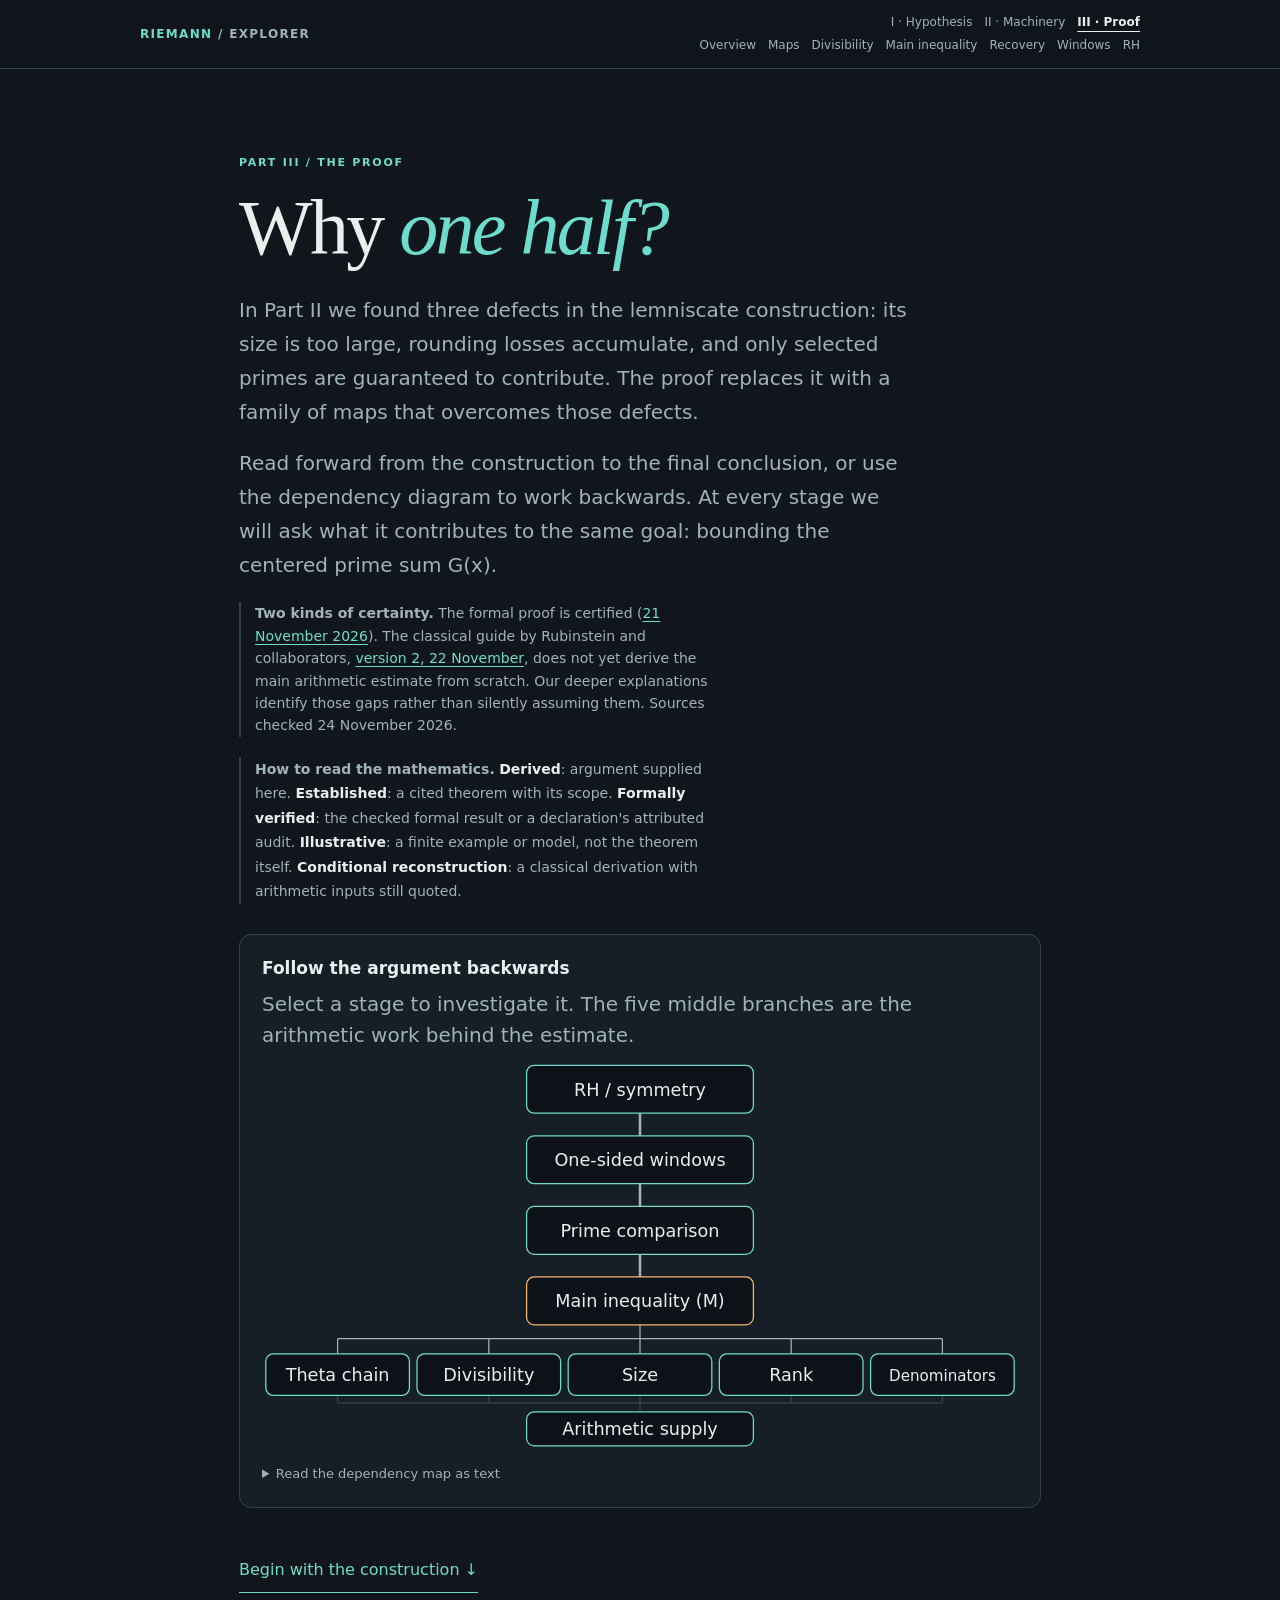
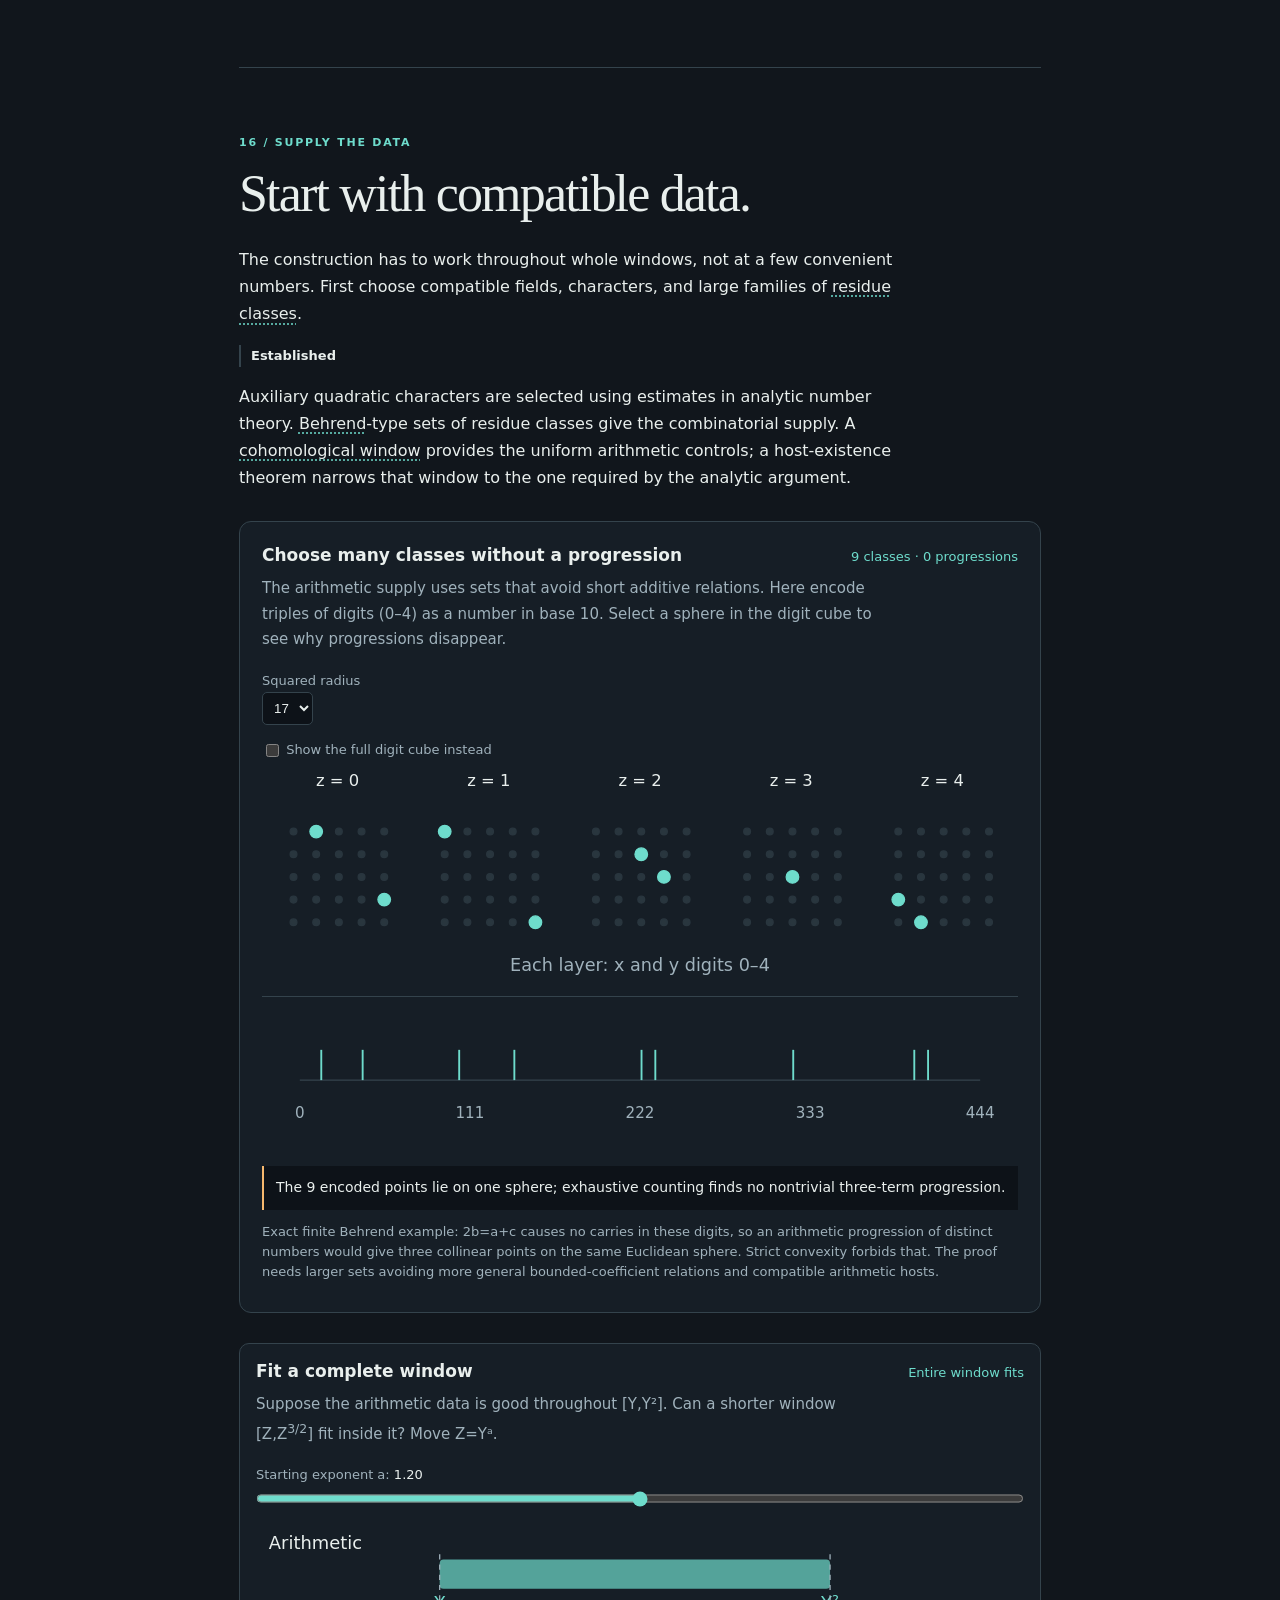
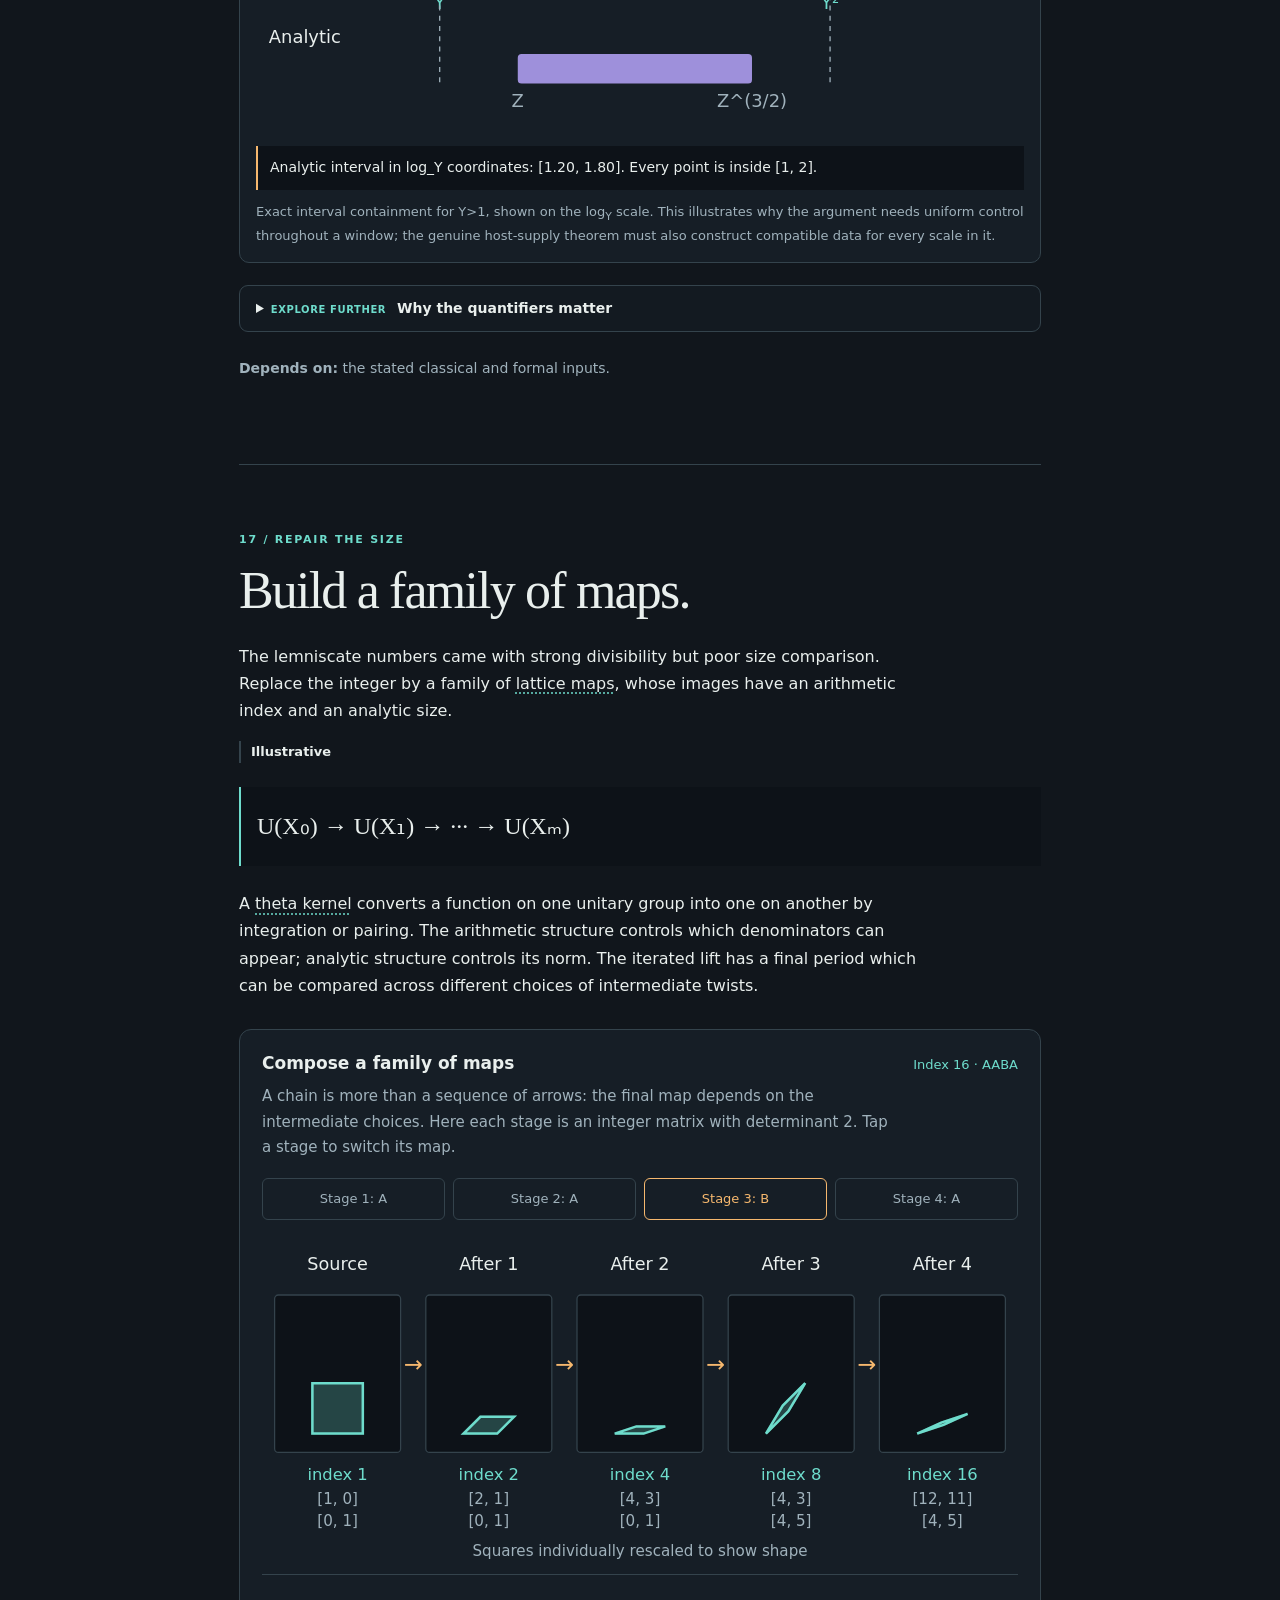
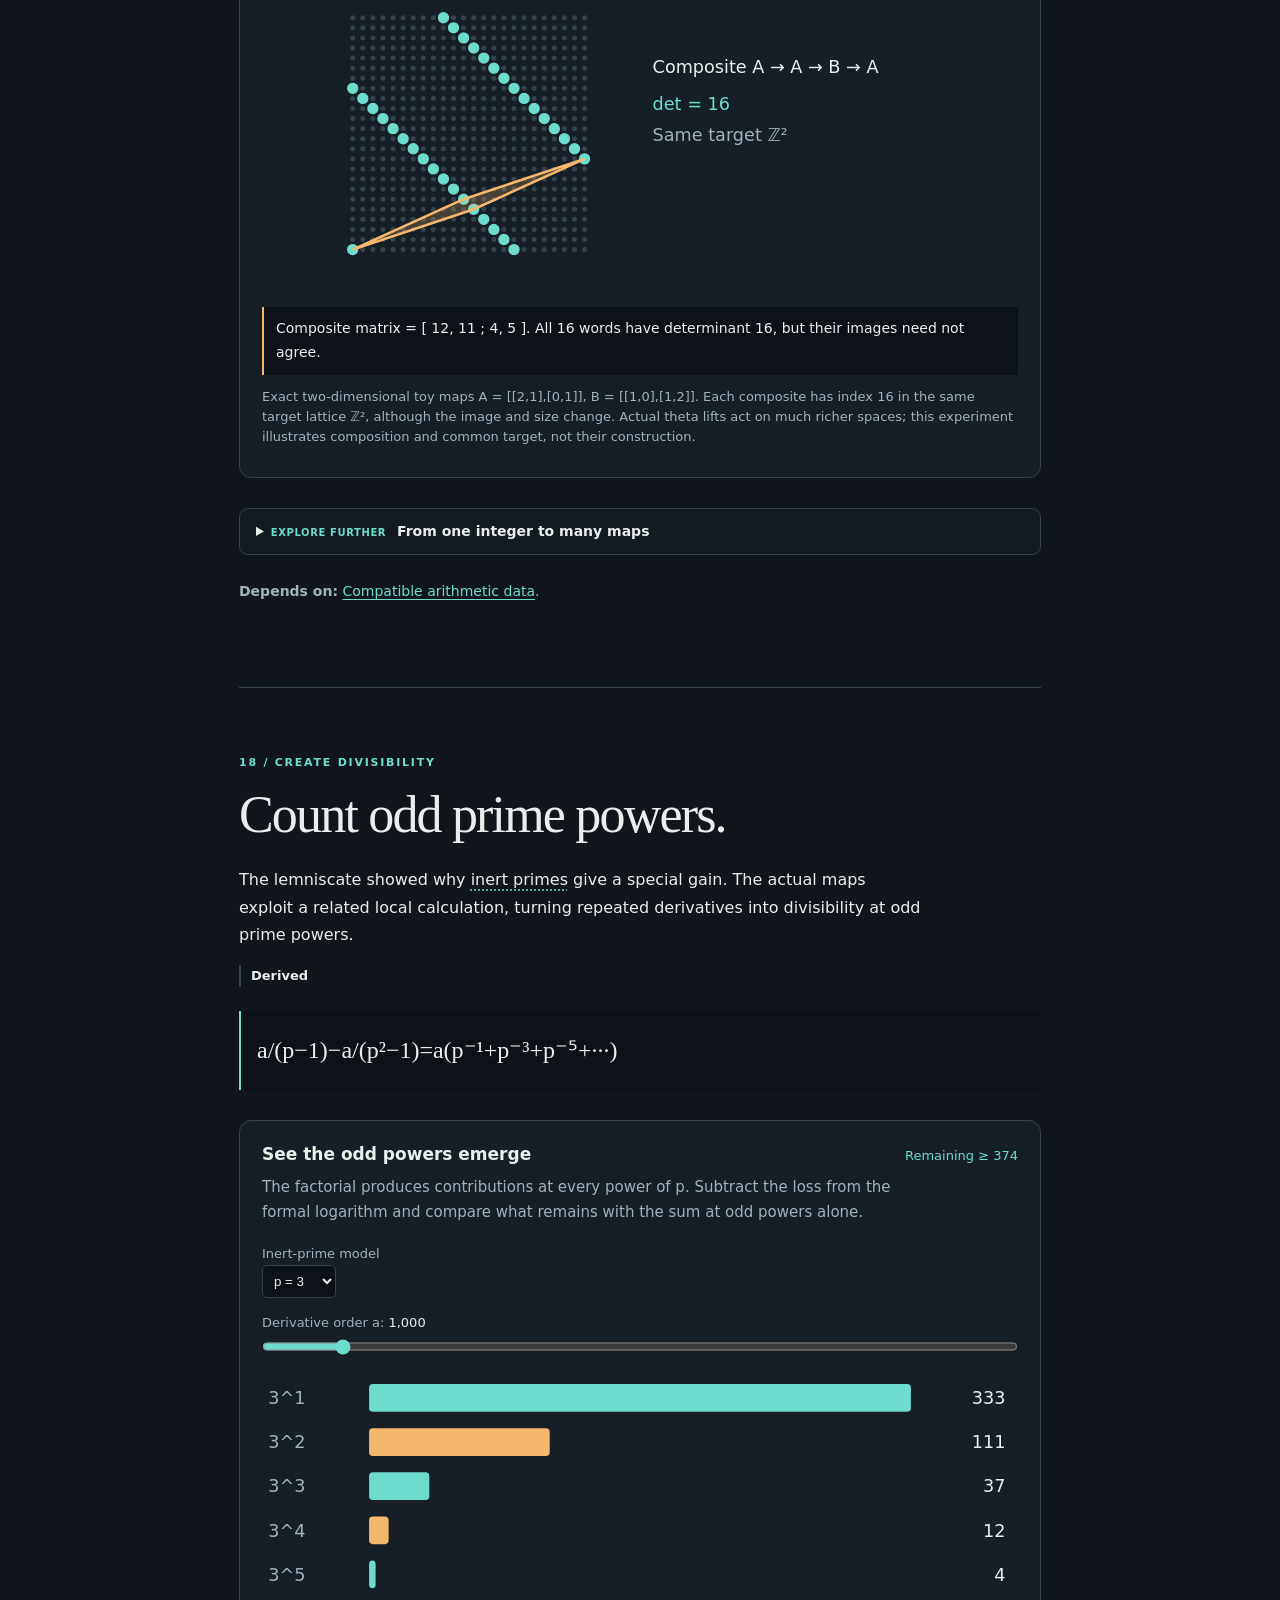
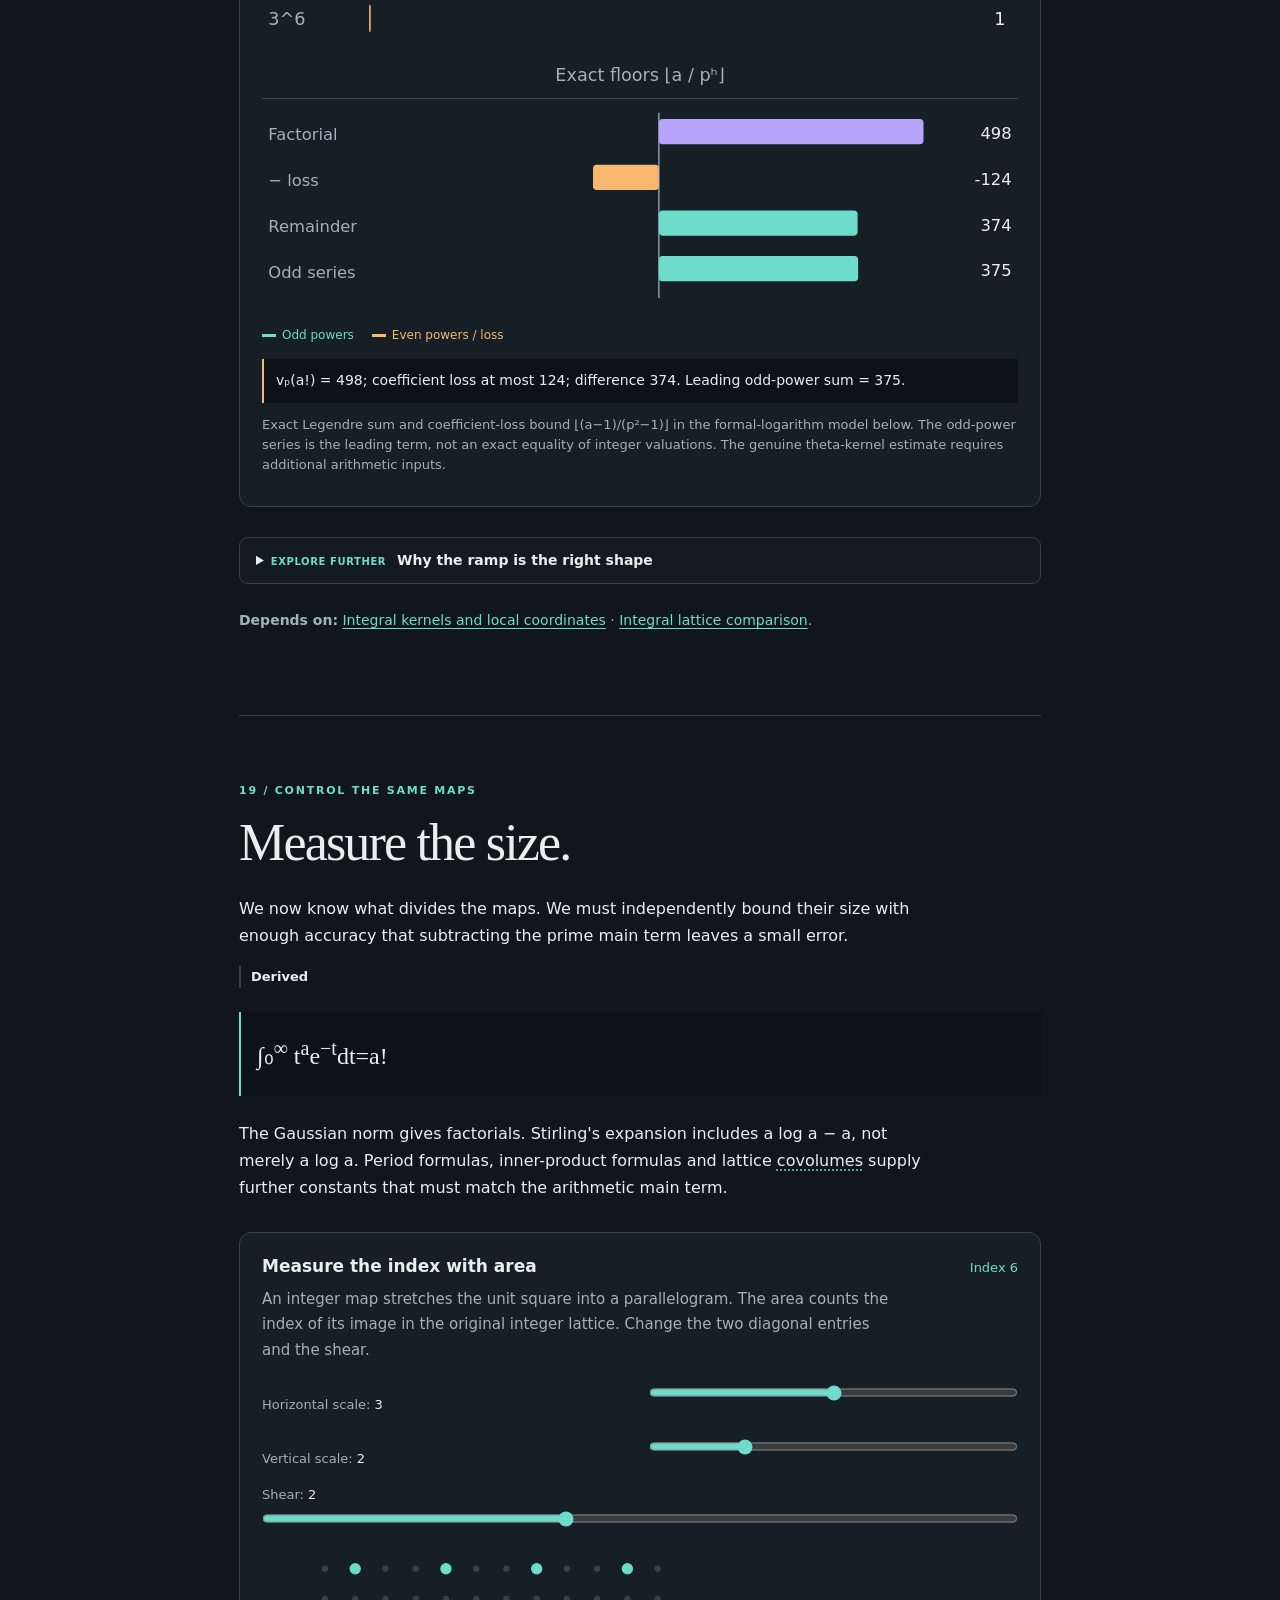
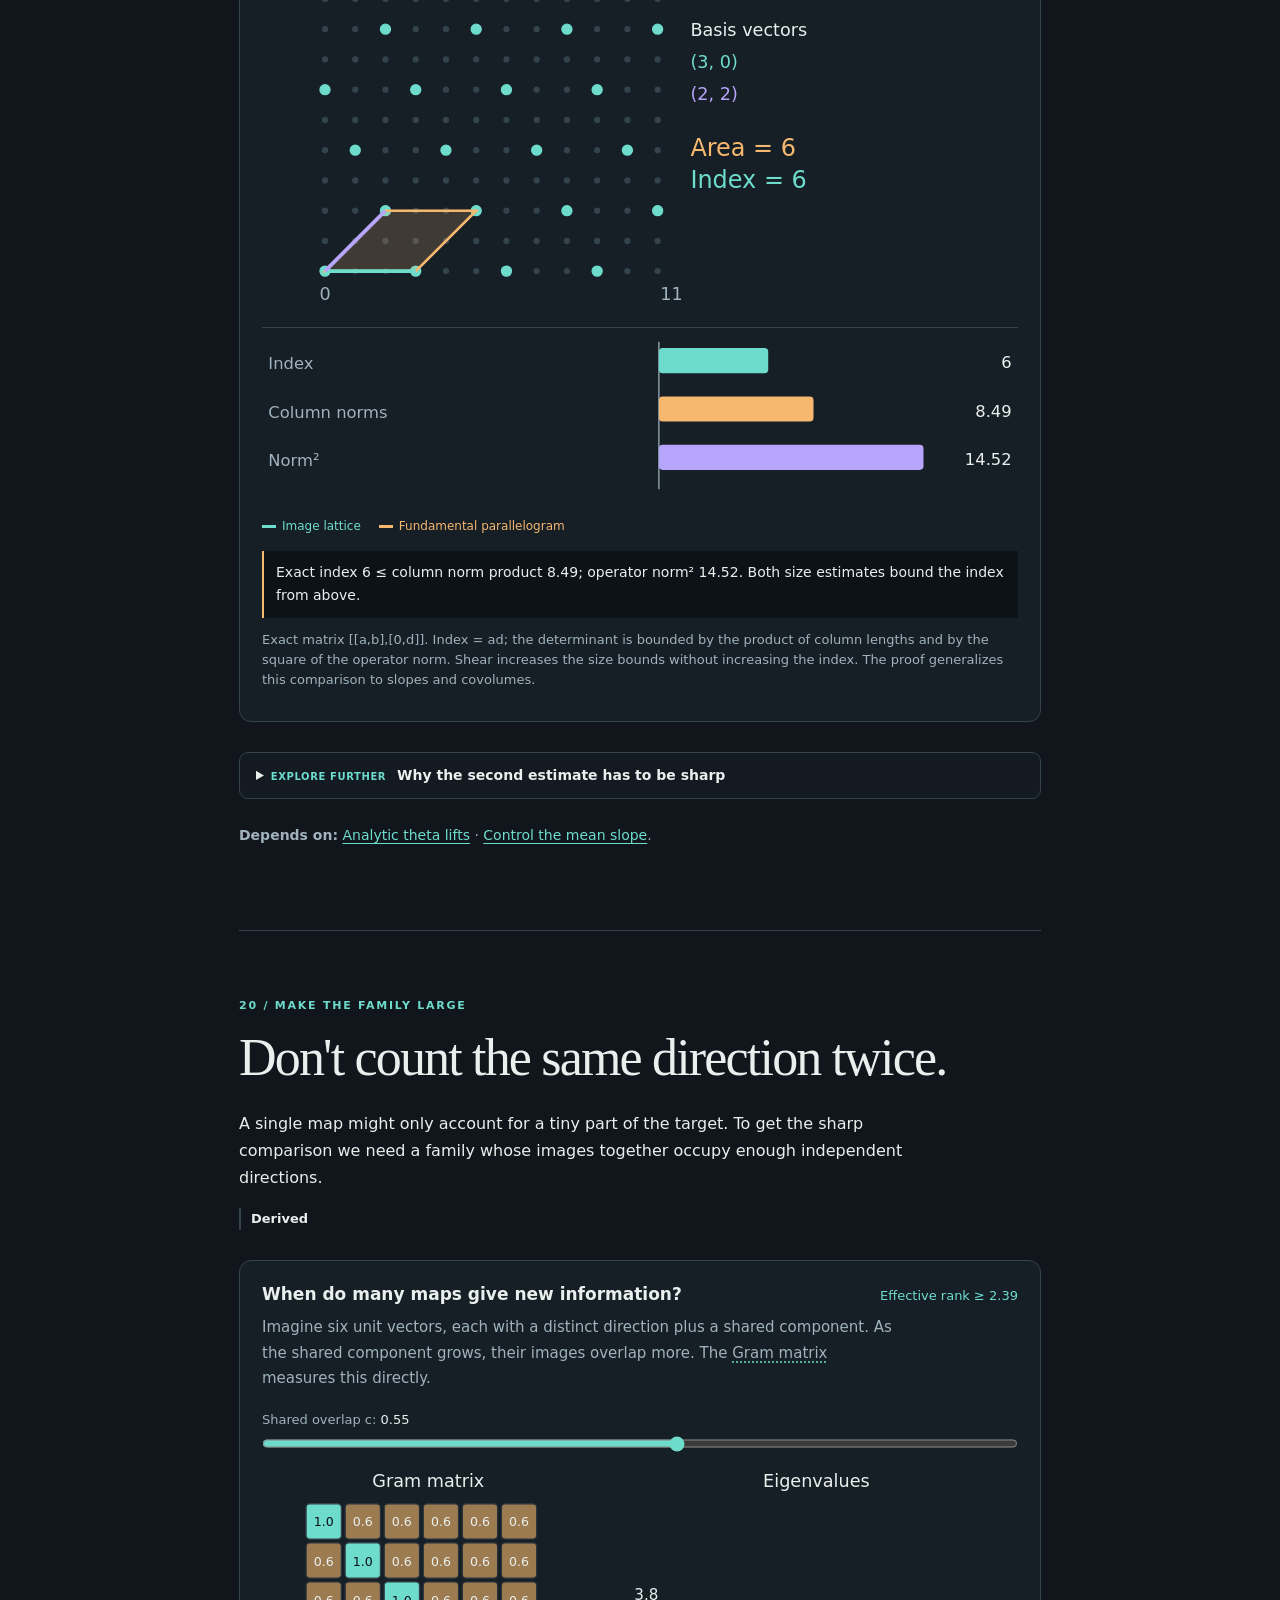
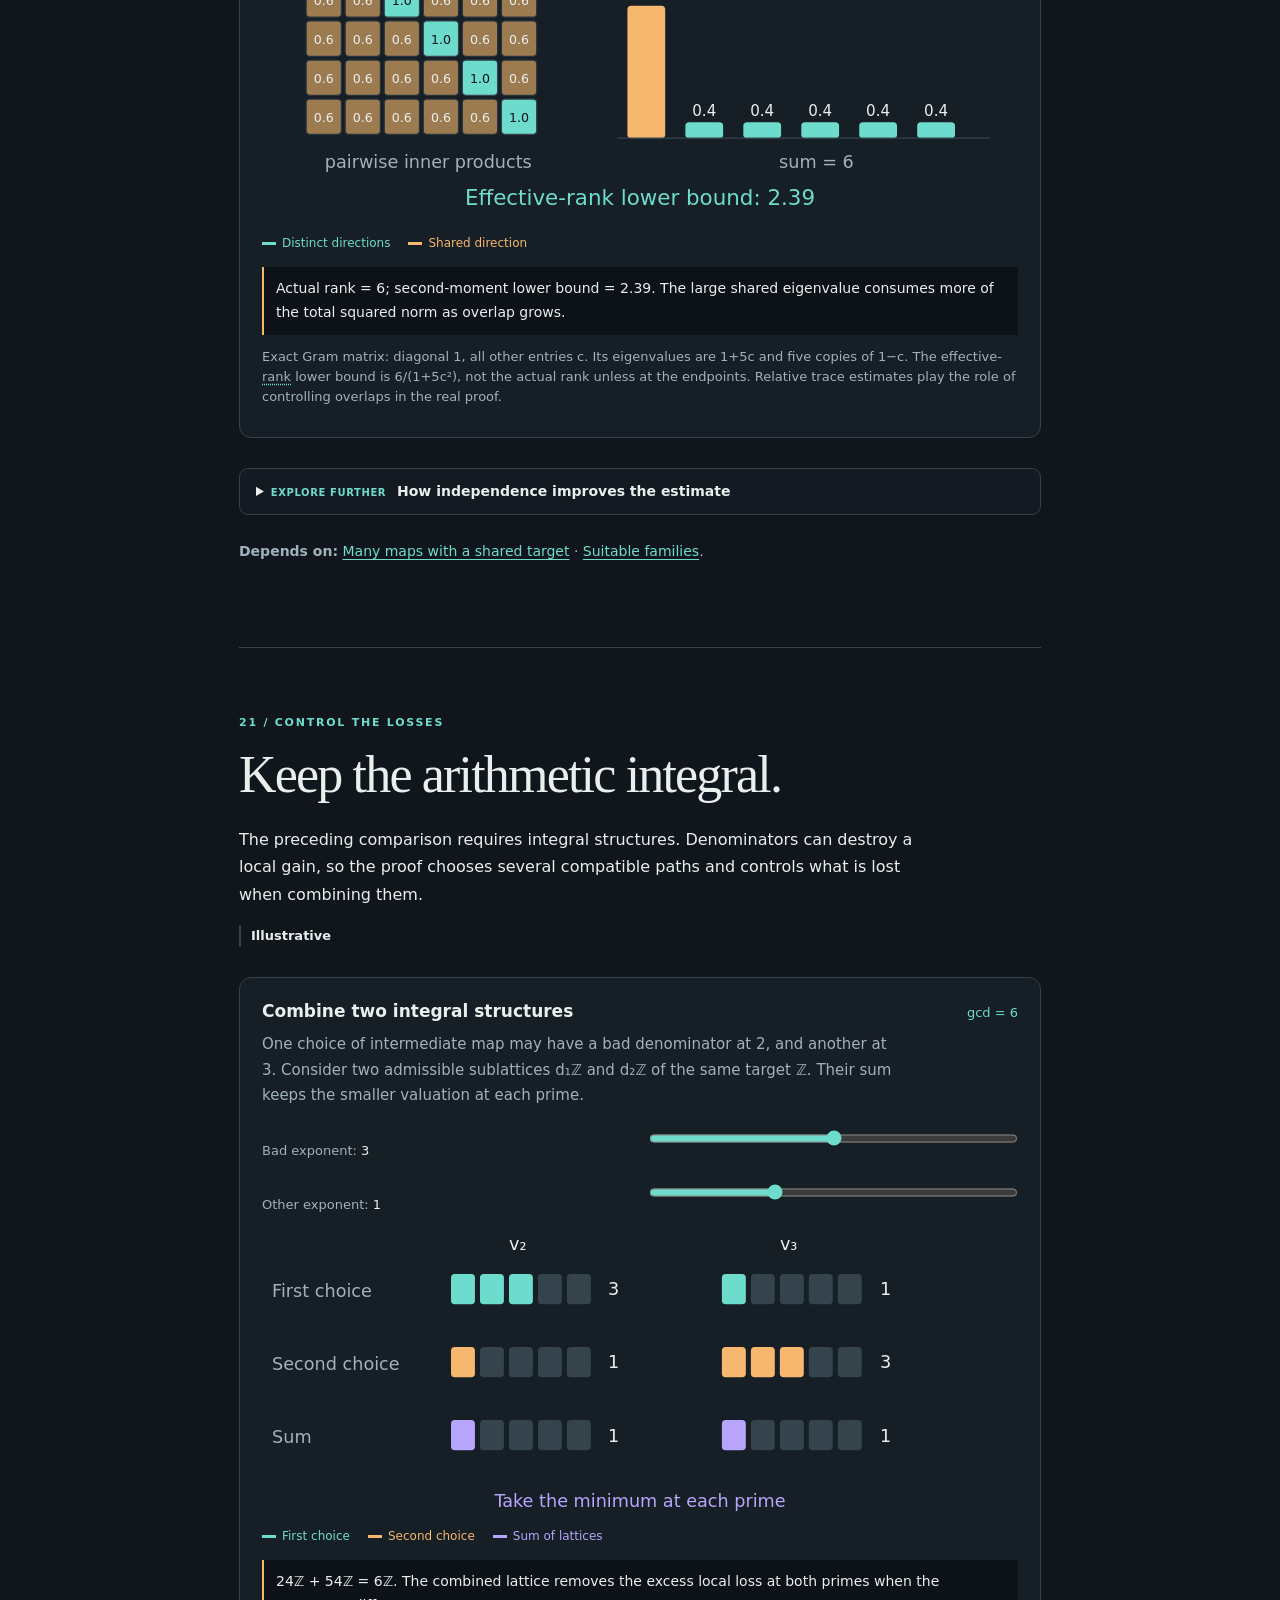
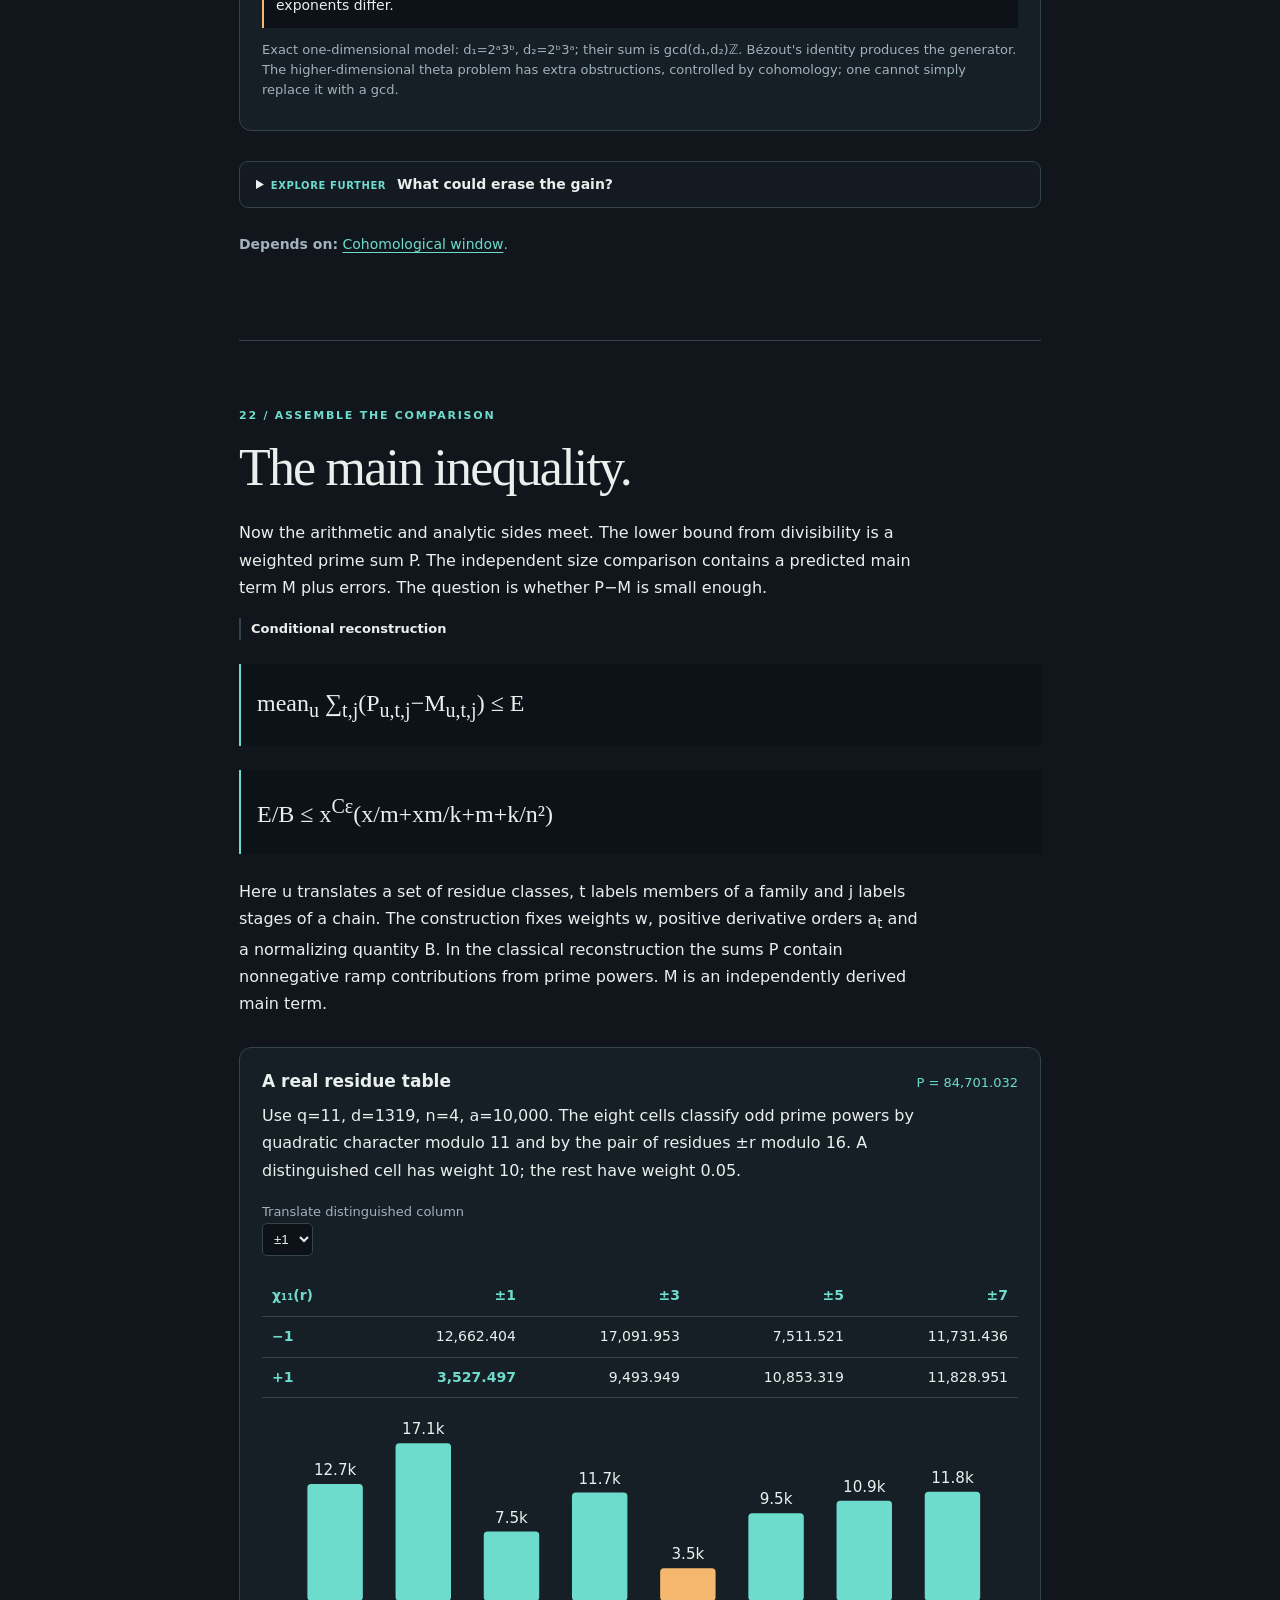
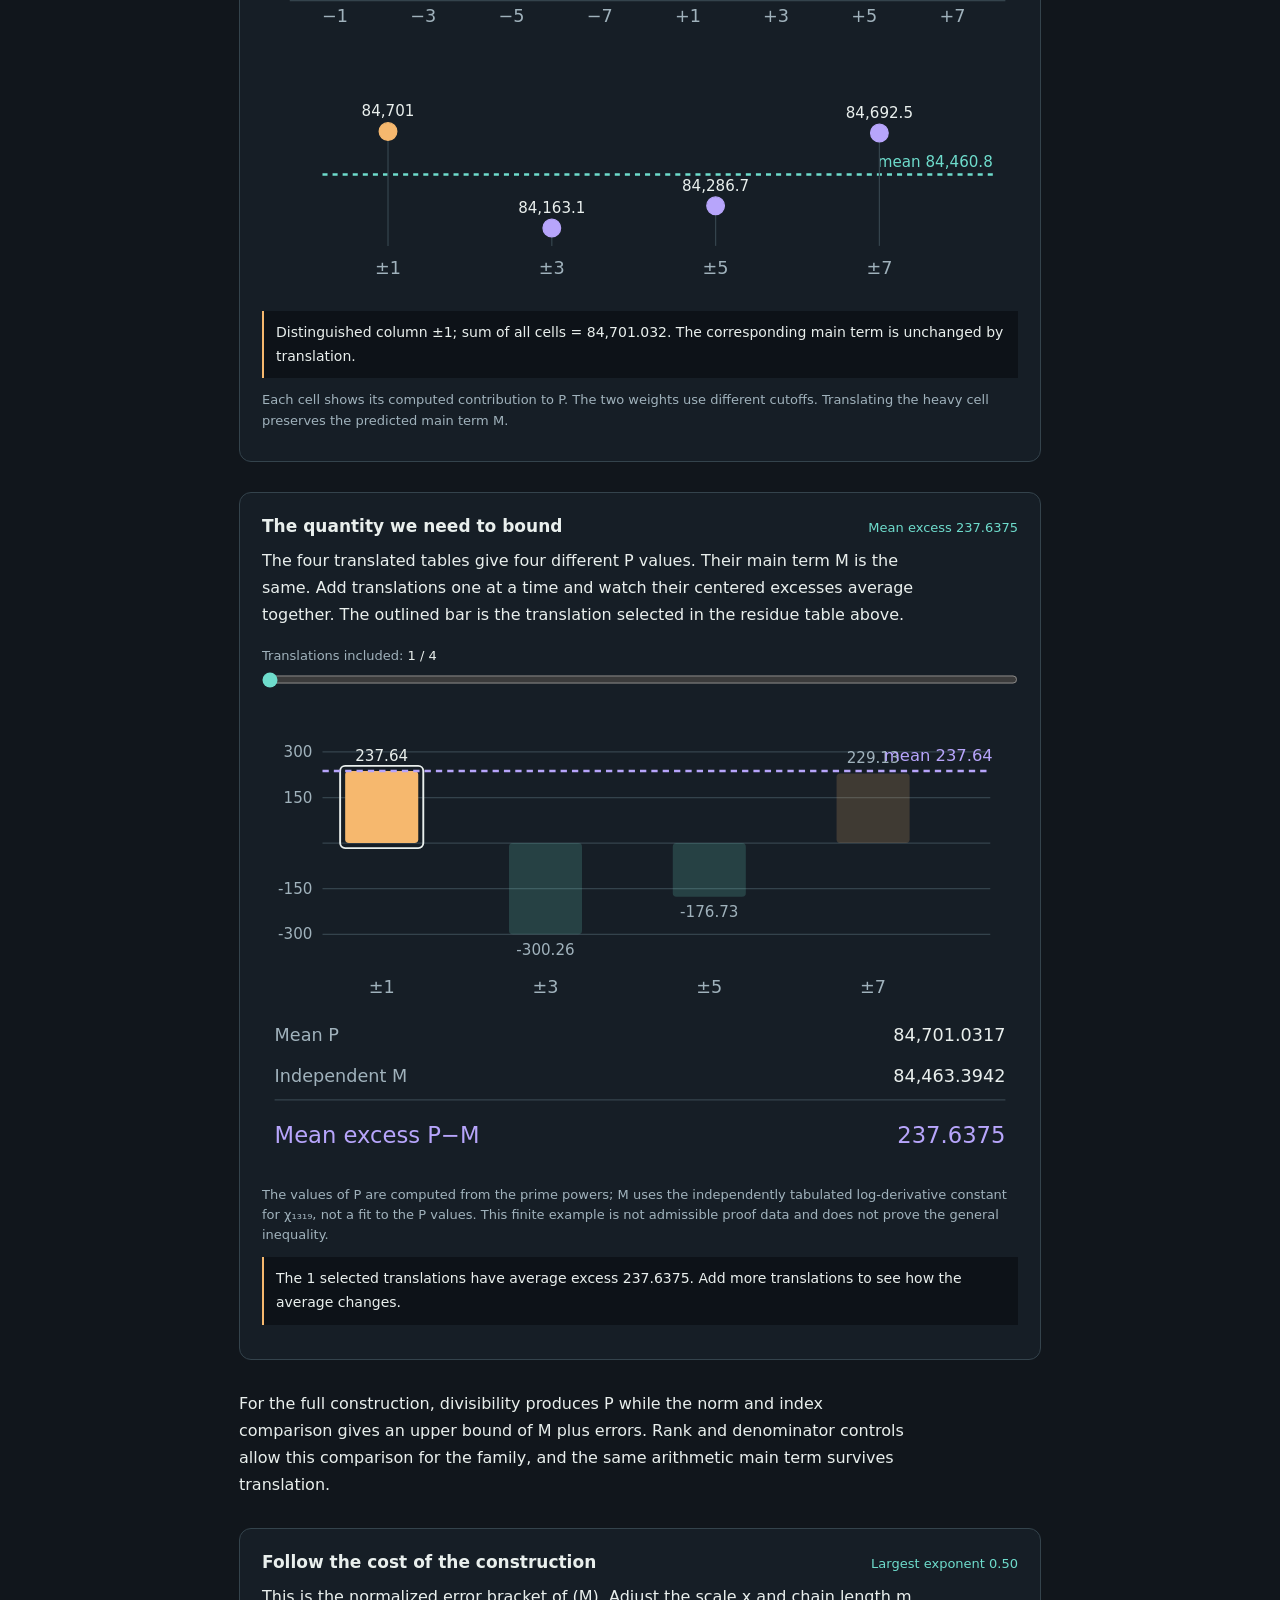
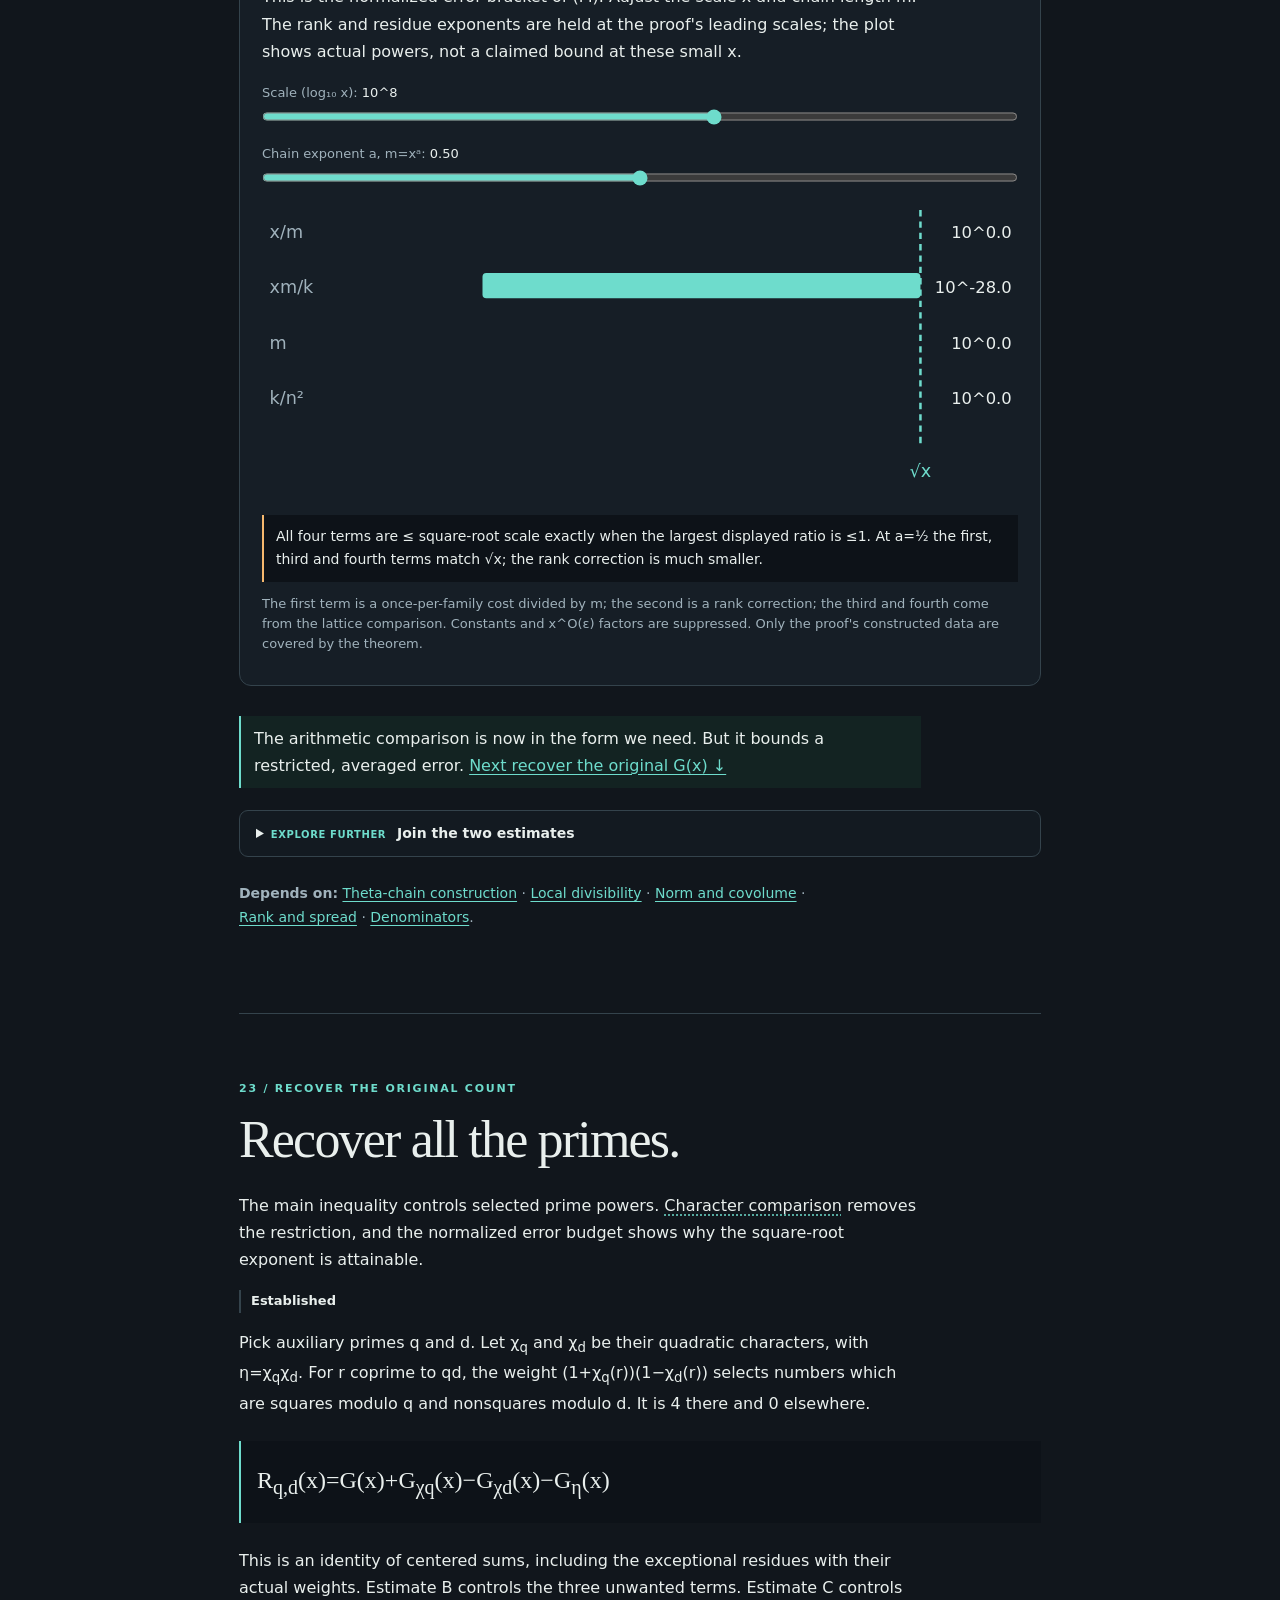
==== commit 8e4109d6: "Link the residue-table selection, error budget and final exponent experiments" ====
--- a/argument.html
+++ b/argument.html
@@ -15,7 +15,7 @@
 <section id="denominators"><div class="eyebrow">21 / CONTROL THE LOSSES</div><h2>Keep the arithmetic integral.</h2><p>The preceding comparison requires integral structures. Denominators can destroy a local gain, so the proof chooses several compatible paths and controls what is lost when combining them.</p><p class="math-status"><span>Illustrative</span></p><div class="lab argument-lab" id="glue-lab"><div class="labhead"><h3>Combine two integral structures</h3><output id="glue-stat" aria-live="polite"></output></div><p>One choice of intermediate map may have a bad denominator at 2, and another at 3. Consider two admissible sublattices d₁ℤ and d₂ℤ of the same target ℤ. Their sum keeps the smaller valuation at each prime.</p><div class="control-pair"><label for="glue-a">Bad exponent: <output id="glue-a-val"></output></label><input id="glue-a" type="range" min="1" max="5" step="1" value="3"><label for="glue-b">Other exponent: <output id="glue-b-val"></output></label><input id="glue-b" type="range" min="0" max="3" step="1" value="1"></div><svg id="glue-plot" viewBox="0 0 600 235" role="img" aria-label="Prime valuations of two sublattices and of their sum"></svg><div class="legend"><span class="a">First choice</span><span class="b">Second choice</span><span class="c">Sum of lattices</span></div><p class="readout" id="glue-detail"></p><p class="fine">Exact one-dimensional model: d₁=2ᵃ3ᵇ, d₂=2ᵇ3ᵃ; their sum is gcd(d₁,d₂)ℤ. Bézout's identity produces the generator. The higher-dimensional theta problem has extra obstructions, controlled by cohomology; one cannot simply replace it with a gcd.</p></div><details class="depth"><summary><span class="depth-tag">Explore further</span> What could erase the gain?</summary><div class="depth-content"><p>If an intermediate transformation has a denominator divisible by p, powers of p gained from differentiation can be lost. Several paths to the common target allow different local choices. Their gluing must be compatible across primes, and the cohomological estimate bounds the remaining obstruction; the gcd example demonstrates only the local minimum principle.</p><p class="fine">The gcd calculation is exact in dimension one; cohomological loss bounds in the actual proof are deeper statements.</p><details class="derivation"><summary>Mathematical details — The arithmetic obstruction</summary><div class="depth-content"><p>Changing an intermediate character may preserve the final period while changing its local denominators. One seeks a common integral structure built from these choices, so that no single choice of denominator controls the entire argument. The residual obstruction is measured using lengths of locally trivial <a class="concept" href="https://www.math.uwaterloo.ca/~mrubinst/alpoge_claude_grh/zeta-paper_v2.pdf" data-concept="cohomology">Galois cohomology</a> groups of twisted modules. Their weighted sum controls the denominator losses in the formal comparison.</p><p>The definition VVle requires the relevant local lengths to be finite and their logarithmically weighted sums bounded. The statement vvRecord converts this to a summable bound. The cohomology comparison itself is a deep input, not an elementary gcd identity. <a href="https://www.math.uwaterloo.ca/~mrubinst/alpoge_claude_grh/zeta-paper_v2.pdf#page=151">§III.9 ↗</a> and <a href="https://www.math.uwaterloo.ca/~mrubinst/alpoge_claude_grh/zeta-paper_v2.pdf#page=193">§III.11 ↗</a> distinguish the conditional calculation from the quoted theorem.</p><details class="derivation source"><summary>Lean declarations and review status</summary><div class="depth-content"><p><a href="https://github.com/Deicyde/riemann-hypothesis/blob/40e56bab026552e089d7afcfeff08d2defb9c005/src/Development/AutomorphicArithmetic/CharacterBoxes/ExistsPageN.lean#L12-L17"><code>UpperTheory.Top.VVle</code> ↗</a><br><span class="fine">Source-read — reading project's audit.</span></p><pre>def VVle (E : Type) [Field E] [NumberField E] (t : ℕ) (B : ℝ) : Prop</pre><p><a href="https://github.com/Deicyde/riemann-hypothesis/blob/40e56bab026552e089d7afcfeff08d2defb9c005/src/Development/AutomorphicArithmetic/CharacterBoxes/DivinNOfHypV.lean#L17-L57"><code>UpperTheory.Top.vvRecord</code> ↗</a><br><span class="fine">Source-read — reading project's audit.</span></p><pre>theorem vvRecord (D : D7) (B : ℝ) (h : VVle D.host.E D.R.t B) :
     ShaFinOdd D ∧ Summable (vvTerm D) ∧ ∑' l, vvTerm D l ≤ B</pre><p><a href="https://github.com/Deicyde/riemann-hypothesis/blob/40e56bab026552e089d7afcfeff08d2defb9c005/src/Development/AutomorphicArithmetic/CharacterBoxes/DivinNOfHypV.lean#L117-L130"><code>UpperTheory.Top.divinN_of_hypV</code> ↗</a><br><span class="fine">Source-read — reading project's audit.</span></p><pre>theorem divinN_of_hypV {eps : ℝ} (Fm : FamP eps) (heps : 0 &lt; eps) (hV : HypV Fm.toFamCore) (hN : LinkN Fm) (hR : SmallLevelRankEq Fm) :
     DIVinN Fm</pre><p><a href="https://github.com/Deicyde/riemann-hypothesis/blob/40e56bab026552e089d7afcfeff08d2defb9c005/src/Development/AutomorphicArithmetic/Foundations/GaloisRepresentations/TypeConditions/WeightsConjBis.lean#L69-L73"><code>UpperTheory.GalStar.Row0b</code> ↗</a><br><span class="fine">Source-read — reading project's audit.</span></p><pre>def Row0b : Prop</pre><p class="fine">Declaration locations and individual audit labels from the <a href="https://nasqret.github.io/riemann-rev/atlas/">Naskręcki reading atlas</a>, archive pin <code>40e56bab0265</code>. Not a fresh kernel replay by this website.</p></div></details></div></details></div></details><p class="proof-deps"><strong>Depends on:</strong> <a href="#hosts">Cohomological window</a>.</p></section>
-<section id="main-inequality"><div class="eyebrow">22 / ASSEMBLE THE COMPARISON</div><h2>The main inequality.</h2><p>Now the arithmetic and analytic sides meet. The lower bound from divisibility is a weighted prime sum P. The independent size comparison contains a predicted main term M plus errors. The question is whether P−M is small enough.</p><p class="math-status"><span>Conditional reconstruction</span></p><div class="equation">mean<sub>u</sub> ∑<sub>t,j</sub>(P<sub>u,t,j</sub>−M<sub>u,t,j</sub>) ≤ E</div><div class="equation">E/B ≤ x<sup>Cε</sup>(x/m+xm/k+m+k/n²)</div><p>Here u translates a set of residue classes, t labels members of a family and j labels stages of a chain. The construction fixes weights w, positive derivative orders a<sub>t</sub> and a normalizing quantity B. In the classical reconstruction the sums P contain nonnegative ramp contributions from prime powers. M is an independently derived main term.</p><div class="lab"><div class="labhead"><h3>A real residue table</h3><output id="cell-stat"></output></div><p>Use q=11, d=1319, n=4, a=10,000. The eight cells classify odd prime powers by quadratic character modulo 11 and by the pair of residues ±r modulo 16. A distinguished cell has weight 10; the rest have weight 0.05.</p><label for="cell-u">Translate distinguished column</label><select id="cell-u"><option value="1">±1</option><option value="3">±3</option><option value="5">±5</option><option value="7">±7</option></select><div class="table-wrap"><table class="number-table"><thead><tr><th>χ₁₁(r)</th><th>±1</th><th>±3</th><th>±5</th><th>±7</th></tr></thead><tbody id="cell-body"></tbody></table></div><svg id="cell-bars" viewBox="0 0 600 195" role="img" aria-label="Eight cell contributions with distinguished cell highlighted"></svg><svg id="cell-mean" viewBox="0 0 600 180" role="img" aria-label="Four translated totals and their mean"></svg><p class="readout" id="cell-detail"></p><p class="fine">Each cell shows its computed contribution to P. The two weights use different cutoffs. Translating the heavy cell preserves the predicted main term M.</p></div><div class="lab" id="center-lab"><div class="labhead"><h3>The quantity we need to bound</h3><output id="center-stat" aria-live="polite"></output></div><p>The four translated tables give four different P values. Their main term M is the same. Add translations one at a time and watch their centered excesses average together.</p><label for="center-count">Translations included: <output id="center-count-val"></output></label><input id="center-count" type="range" min="1" max="4" step="1" value="1"><svg id="center-plot" viewBox="0 0 600 240" role="img" aria-label="Signed excesses P minus M for four translations and running average"></svg><svg id="center-mean" viewBox="0 0 600 130" role="img" aria-label="Mean prime sum compared to independent main term"></svg><p class="fine">The values of P are computed from the prime powers; M uses the independently tabulated log-derivative constant for χ₁₃₁₉, not a fit to the P values. This finite example is not admissible proof data and does not prove the general inequality.</p><p class="readout" id="center-detail"></p></div><p>For the full construction, divisibility produces P while the norm and index comparison gives an upper bound of M plus errors. Rank and denominator controls allow this comparison for the family, and the same arithmetic main term survives translation.</p><div class="lab" id="budget-lab"><div class="labhead"><h3>Follow the cost of the construction</h3><output id="budget-stat" aria-live="polite"></output></div><p>This is the normalized error bracket of (M). Adjust the scale x and chain length m. The rank and residue exponents are held at the proof's leading scales; the plot shows actual powers, not a claimed bound at these small x.</p><label for="budget-x">Scale (log₁₀ x): <output id="budget-x-val"></output></label><input id="budget-x" type="range" min="2" max="12" step="1" value="8"><label for="budget-m">Chain exponent a, m=xᵃ: <output id="budget-m-val"></output></label><input id="budget-m" type="range" min="0.15" max="0.85" step="0.01" value="0.5"><svg id="budget-plot" viewBox="0 0 600 240" role="img" aria-label="Four normalized cost terms relative to square root"></svg><p class="readout" id="budget-detail"></p><p class="fine">The first term is a once-per-family cost divided by m; the second is a rank correction; the third and fourth come from the lattice comparison. Constants and x^O(ε) factors are suppressed. Only the proof's constructed data are covered by the theorem.</p></div><p class="next-thought">The arithmetic comparison is now in the form we need. But it bounds a restricted, averaged error. <a href="#comparison">Next recover the original G(x) ↓</a></p><details class="depth"><summary><span class="depth-tag">Explore further</span> Join the two estimates</summary><div class="depth-content"><p>Think of the left side as the excess of a measured quantity over its predicted value, not the total size of a prime sum. Local divisibility gives the measured quantity; norm and lattice estimates give the comparison; rank and denominator control ensure it applies to the chosen family. Dividing by the total multiplicity makes a one-time error smaller while the chain introduces its own growing cost.</p><p class="fine">The classical Theorem M assumes H0–H11; H12 supplies the data on windows. The full Lean result is independently checked, but this guide does not derive those hypotheses.</p><details class="derivation"><summary>Mathematical details — Exact summands and main term</summary><div class="depth-content"><div class="equation">P=∑<sub>p,h</sub>(1−χ<sub>d</sub>(p<sup>h</sup>)) log p · (a/p<sup>h</sup>−w<sub>cell</sub>)<sub>+</sub></div><div class="equation">M=a(log a−1−γ+c<sub>χd</sub>−mean(log w))</div><p>Here p is odd and p≠q, z<sub>+</sub>=max(z,0), c<sub>χd</sub>=L′(1,χ<sub>d</sub>)/L(1,χ<sub>d</sub>). In the full data set B=|T|mbδ/2, with δ=|T₂|/n. The sample takes one table, one stage, t=1; its fractional weights are for illustration only. See <a href="https://www.math.uwaterloo.ca/~mrubinst/alpoge_claude_grh/zeta-paper_v2.pdf#page=35">Part II §4, equations II.11–II.19 ↗</a>. The crucial part is proving the upper bound on the difference, with the correct linear term and control of all losses.</p><p><a href="https://www.math.uwaterloo.ca/~mrubinst/alpoge_claude_grh/zeta-paper_v2.pdf#page=193">Part III §III.11 ↗</a> establishes (M) conditional on twelve numbered inputs H0–H11 at a scale; H12 ensures the correct data across windows. These are not missing axioms in the certified formal proof. They are precisely the parts still being reconstructed in classical language.</p><h3>How the error budget emerges</h3><p>Write h=|T|, h₂=|T₂|, δ=h₂/n and a=xb. The conditional comparison in (II.18), after omitting its common x<sup>O(ε)</sup> factor, gives three groups of costs:</p><div class="equation">ha(1+m²/k) + m(2nmbx<sup>ε</sup> + h₂kbx<sup>ε</sup>/(n²x<sup>−ε</sup>))</div><p>Divide each term by B=hmbδ/2. The result is respectively (2/δ)(x/m+xm/k), (4n/(hδ))mx<sup>ε</sup>, and (2n/h)(k/n²)x<sup>2ε</sup>. The density lower bounds δ≥x<sup>−ε</sup> and h/n≥x<sup>−ε/8</sup>/2 absorb these factors into x<sup>O(ε)</sup>. This is the actual algebra producing the four-term bracket, not a two-cost analogy.</p><p><a href="https://www.math.uwaterloo.ca/~mrubinst/alpoge_claude_grh/zeta-paper_v2.pdf#page=37">(II.18)–(II.19) ↗</a> and <a href="https://www.math.uwaterloo.ca/~mrubinst/alpoge_claude_grh/zeta-paper_v2.pdf#page=194">§III.11, Theorem M ↗</a>.</p><h3>Why translation recovers the desired sum</h3><p>Let Sᵢ(y) be the ramp sum for cell i, with Sᵢ(y)=μy log y+Cᵢy+Rᵢ(y), μ=1/(2n). Then P=∑wᵢSᵢ(a/wᵢ), and P−M=∑wᵢRᵢ(a/wᵢ). Every column lies in exactly |T₂| of the translates uT₂. Hence averaging the indicator of a distinguished cell gives δ(1+χ<sub>q</sub>)/2; multiplying by 1−χ<sub>d</sub> yields the restricted prime weight. The other cells have much larger cutoffs, and Estimate C controls their remainders. Estimate B controls the three twists in the resulting character expansion. See <a href="https://www.math.uwaterloo.ca/~mrubinst/alpoge_claude_grh/zeta-paper_v2.pdf#page=38">(II.21)–(II.24) ↗</a> and <a href="https://www.math.uwaterloo.ca/~mrubinst/alpoge_claude_grh/zeta-paper_v2.pdf#page=40">(II.28)–(II.29) ↗</a>.</p><details class="derivation source"><summary>Lean declarations and review status</summary><div class="depth-content"><p><a href="https://github.com/Deicyde/riemann-hypothesis/blob/40e56bab026552e089d7afcfeff08d2defb9c005/src/Development/AutomorphicArithmetic/DedekindLFunctions/LandauTheorems/ChTop.lean#L37-L72"><code>Deduction.ch_top</code> ↗</a><br><span class="fine">Kernel-checked at the archive pin — reading project's audit.</span></p><pre>theorem ch_top {H : Type} [AddCommGroup H] [Fintype H] [DecidableEq H] {U0 : Type} [Fintype U0] {W : U0 → Type} [∀ u0, Fintype (W u0)] [∀ u0, Nonempty (W u0)]
+<section id="main-inequality"><div class="eyebrow">22 / ASSEMBLE THE COMPARISON</div><h2>The main inequality.</h2><p>Now the arithmetic and analytic sides meet. The lower bound from divisibility is a weighted prime sum P. The independent size comparison contains a predicted main term M plus errors. The question is whether P−M is small enough.</p><p class="math-status"><span>Conditional reconstruction</span></p><div class="equation">mean<sub>u</sub> ∑<sub>t,j</sub>(P<sub>u,t,j</sub>−M<sub>u,t,j</sub>) ≤ E</div><div class="equation">E/B ≤ x<sup>Cε</sup>(x/m+xm/k+m+k/n²)</div><p>Here u translates a set of residue classes, t labels members of a family and j labels stages of a chain. The construction fixes weights w, positive derivative orders a<sub>t</sub> and a normalizing quantity B. In the classical reconstruction the sums P contain nonnegative ramp contributions from prime powers. M is an independently derived main term.</p><div class="lab"><div class="labhead"><h3>A real residue table</h3><output id="cell-stat"></output></div><p>Use q=11, d=1319, n=4, a=10,000. The eight cells classify odd prime powers by quadratic character modulo 11 and by the pair of residues ±r modulo 16. A distinguished cell has weight 10; the rest have weight 0.05.</p><label for="cell-u">Translate distinguished column</label><select id="cell-u"><option value="1">±1</option><option value="3">±3</option><option value="5">±5</option><option value="7">±7</option></select><div class="table-wrap"><table class="number-table"><thead><tr><th>χ₁₁(r)</th><th>±1</th><th>±3</th><th>±5</th><th>±7</th></tr></thead><tbody id="cell-body"></tbody></table></div><svg id="cell-bars" viewBox="0 0 600 195" role="img" aria-label="Eight cell contributions with distinguished cell highlighted"></svg><svg id="cell-mean" viewBox="0 0 600 180" role="img" aria-label="Four translated totals and their mean"></svg><p class="readout" id="cell-detail"></p><p class="fine">Each cell shows its computed contribution to P. The two weights use different cutoffs. Translating the heavy cell preserves the predicted main term M.</p></div><div class="lab" id="center-lab"><div class="labhead"><h3>The quantity we need to bound</h3><output id="center-stat" aria-live="polite"></output></div><p>The four translated tables give four different P values. Their main term M is the same. Add translations one at a time and watch their centered excesses average together. The outlined bar is the translation selected in the residue table above.</p><label for="center-count">Translations included: <output id="center-count-val"></output></label><input id="center-count" type="range" min="1" max="4" step="1" value="1"><svg id="center-plot" viewBox="0 0 600 240" role="img" aria-label="Signed excesses P minus M for four translations and running average"></svg><svg id="center-mean" viewBox="0 0 600 130" role="img" aria-label="Mean prime sum compared to independent main term"></svg><p class="fine">The values of P are computed from the prime powers; M uses the independently tabulated log-derivative constant for χ₁₃₁₉, not a fit to the P values. This finite example is not admissible proof data and does not prove the general inequality.</p><p class="readout" id="center-detail"></p></div><p>For the full construction, divisibility produces P while the norm and index comparison gives an upper bound of M plus errors. Rank and denominator controls allow this comparison for the family, and the same arithmetic main term survives translation.</p><div class="lab" id="budget-lab"><div class="labhead"><h3>Follow the cost of the construction</h3><output id="budget-stat" aria-live="polite"></output></div><p>This is the normalized error bracket of (M). Adjust the scale x and chain length m. The rank and residue exponents are held at the proof's leading scales; the plot shows actual powers, not a claimed bound at these small x.</p><label for="budget-x">Scale (log₁₀ x): <output id="budget-x-val"></output></label><input id="budget-x" type="range" min="2" max="12" step="1" value="8"><label for="budget-m">Chain exponent a, m=xᵃ: <output id="budget-m-val"></output></label><input id="budget-m" type="range" min="0.15" max="0.85" step="0.01" value="0.5"><svg id="budget-plot" viewBox="0 0 600 240" role="img" aria-label="Four normalized cost terms relative to square root"></svg><p class="readout" id="budget-detail"></p><p class="fine">The first term is a once-per-family cost divided by m; the second is a rank correction; the third and fourth come from the lattice comparison. Constants and x^O(ε) factors are suppressed. Only the proof's constructed data are covered by the theorem.</p></div><p class="next-thought">The arithmetic comparison is now in the form we need. But it bounds a restricted, averaged error. <a href="#comparison">Next recover the original G(x) ↓</a></p><details class="depth"><summary><span class="depth-tag">Explore further</span> Join the two estimates</summary><div class="depth-content"><p>Think of the left side as the excess of a measured quantity over its predicted value, not the total size of a prime sum. Local divisibility gives the measured quantity; norm and lattice estimates give the comparison; rank and denominator control ensure it applies to the chosen family. Dividing by the total multiplicity makes a one-time error smaller while the chain introduces its own growing cost.</p><p class="fine">The classical Theorem M assumes H0–H11; H12 supplies the data on windows. The full Lean result is independently checked, but this guide does not derive those hypotheses.</p><details class="derivation"><summary>Mathematical details — Exact summands and main term</summary><div class="depth-content"><div class="equation">P=∑<sub>p,h</sub>(1−χ<sub>d</sub>(p<sup>h</sup>)) log p · (a/p<sup>h</sup>−w<sub>cell</sub>)<sub>+</sub></div><div class="equation">M=a(log a−1−γ+c<sub>χd</sub>−mean(log w))</div><p>Here p is odd and p≠q, z<sub>+</sub>=max(z,0), c<sub>χd</sub>=L′(1,χ<sub>d</sub>)/L(1,χ<sub>d</sub>). In the full data set B=|T|mbδ/2, with δ=|T₂|/n. The sample takes one table, one stage, t=1; its fractional weights are for illustration only. See <a href="https://www.math.uwaterloo.ca/~mrubinst/alpoge_claude_grh/zeta-paper_v2.pdf#page=35">Part II §4, equations II.11–II.19 ↗</a>. The crucial part is proving the upper bound on the difference, with the correct linear term and control of all losses.</p><p><a href="https://www.math.uwaterloo.ca/~mrubinst/alpoge_claude_grh/zeta-paper_v2.pdf#page=193">Part III §III.11 ↗</a> establishes (M) conditional on twelve numbered inputs H0–H11 at a scale; H12 ensures the correct data across windows. These are not missing axioms in the certified formal proof. They are precisely the parts still being reconstructed in classical language.</p><h3>How the error budget emerges</h3><p>Write h=|T|, h₂=|T₂|, δ=h₂/n and a=xb. The conditional comparison in (II.18), after omitting its common x<sup>O(ε)</sup> factor, gives three groups of costs:</p><div class="equation">ha(1+m²/k) + m(2nmbx<sup>ε</sup> + h₂kbx<sup>ε</sup>/(n²x<sup>−ε</sup>))</div><p>Divide each term by B=hmbδ/2. The result is respectively (2/δ)(x/m+xm/k), (4n/(hδ))mx<sup>ε</sup>, and (2n/h)(k/n²)x<sup>2ε</sup>. The density lower bounds δ≥x<sup>−ε</sup> and h/n≥x<sup>−ε/8</sup>/2 absorb these factors into x<sup>O(ε)</sup>. This is the actual algebra producing the four-term bracket, not a two-cost analogy.</p><p><a href="https://www.math.uwaterloo.ca/~mrubinst/alpoge_claude_grh/zeta-paper_v2.pdf#page=37">(II.18)–(II.19) ↗</a> and <a href="https://www.math.uwaterloo.ca/~mrubinst/alpoge_claude_grh/zeta-paper_v2.pdf#page=194">§III.11, Theorem M ↗</a>.</p><h3>Why translation recovers the desired sum</h3><p>Let Sᵢ(y) be the ramp sum for cell i, with Sᵢ(y)=μy log y+Cᵢy+Rᵢ(y), μ=1/(2n). Then P=∑wᵢSᵢ(a/wᵢ), and P−M=∑wᵢRᵢ(a/wᵢ). Every column lies in exactly |T₂| of the translates uT₂. Hence averaging the indicator of a distinguished cell gives δ(1+χ<sub>q</sub>)/2; multiplying by 1−χ<sub>d</sub> yields the restricted prime weight. The other cells have much larger cutoffs, and Estimate C controls their remainders. Estimate B controls the three twists in the resulting character expansion. See <a href="https://www.math.uwaterloo.ca/~mrubinst/alpoge_claude_grh/zeta-paper_v2.pdf#page=38">(II.21)–(II.24) ↗</a> and <a href="https://www.math.uwaterloo.ca/~mrubinst/alpoge_claude_grh/zeta-paper_v2.pdf#page=40">(II.28)–(II.29) ↗</a>.</p><details class="derivation source"><summary>Lean declarations and review status</summary><div class="depth-content"><p><a href="https://github.com/Deicyde/riemann-hypothesis/blob/40e56bab026552e089d7afcfeff08d2defb9c005/src/Development/AutomorphicArithmetic/DedekindLFunctions/LandauTheorems/ChTop.lean#L37-L72"><code>Deduction.ch_top</code> ↗</a><br><span class="fine">Kernel-checked at the archive pin — reading project's audit.</span></p><pre>theorem ch_top {H : Type} [AddCommGroup H] [Fintype H] [DecidableEq H] {U0 : Type} [Fintype U0] {W : U0 → Type} [∀ u0, Fintype (W u0)] [∀ u0, Nonempty (W u0)]
     {Top : Type} [Fintype Top] {m f : ℕ} (Dd : Data U0 W Top m f) (tr : U0 → H) (C : Consts) (Xpp eK K : ℝ)
     (D : ArithData H) (ell : AddChar (E0 × H) ℂ → ℂ) (N : ℕ) (TT T2 : Finset H) (a : H → ℝ)
     (w : H → Fin m → E0 × H → ℝ) (eT : Top ≃ TT) (eP : Fin f ≃ PhiSet (H := H))
@@ -23,7 +23,7 @@
     (h5 : LargeX Dd.x Dd.ε K C.cHH eK) (u : U0) :
     gapA D N ell TT a w (tr u) ≤
       Dd.x ^ (CErr C * Dd.ε) * errorBracketSizeWindows Dd.x Dd.ε (Fintype.card H) TT.card T2.card m Dd.b Dd.k Dd.a</pre><p><a href="https://github.com/Deicyde/riemann-hypothesis/blob/40e56bab026552e089d7afcfeff08d2defb9c005/src/Development/AutomorphicArithmetic/ThetaCorrespondence/ThetaPairLifts/ThirdPlaceSeries/TopShape.lean#L33-L55"><code>UpperTheory.Top.shape_closed_link_n_of_green</code> ↗</a><br><span class="fine">Source-read — reading project's audit.</span></p><pre>theorem UpperTheory.Top.shape_closed_link_n_of_green : GlobalTheory.GLq.Green → _root_.GlobalTheory.Fc.TopShapeAlt True True (fun 𝒞 =&gt; Closed 𝒞 fun Fm _ =&gt; LinkN Fm) UpperTheory.Top.TopG</pre><p><a href="https://github.com/Deicyde/riemann-hypothesis/blob/40e56bab026552e089d7afcfeff08d2defb9c005/src/Development/AbelianVarietyTheory/Definitions/GlobalTwisting/PairRowIffQdRows.lean#L28-L32"><code>GlobalTheory.EX.RankVal</code> ↗</a><br><span class="fine">Source-read — reading project's audit.</span></p><pre>def RankVal (s : Scale) (R : Ranks) : Prop</pre><p class="fine">Declaration locations and individual audit labels from the <a href="https://nasqret.github.io/riemann-rev/atlas/">Naskręcki reading atlas</a>, archive pin <code>40e56bab0265</code>. Not a fresh kernel replay by this website.</p></div></details></div></details></div></details><p class="proof-deps"><strong>Depends on:</strong> <a href="#theta-chain">Theta-chain construction</a> · <a href="#local-gain">Local divisibility</a> · <a href="#size">Norm and covolume</a> · <a href="#rank">Rank and spread</a> · <a href="#denominators">Denominators</a>.</p></section>
-<section id="comparison"><div class="eyebrow">23 / RECOVER THE ORIGINAL COUNT</div><h2>Recover all the primes.</h2><p>The main inequality controls selected prime powers. <a class="concept" href="https://www.math.uwaterloo.ca/~mrubinst/alpoge_claude_grh/zeta-paper_v2.pdf" data-concept="character">Character comparison</a> removes the restriction, and the normalized error budget shows why the square-root exponent is attainable.</p><p class="math-status"><span>Established</span></p><p>Pick auxiliary primes q and d. Let χ<sub>q</sub> and χ<sub>d</sub> be their quadratic characters, with η=χ<sub>q</sub>χ<sub>d</sub>. For r coprime to qd, the weight (1+χ<sub>q</sub>(r))(1−χ<sub>d</sub>(r)) selects numbers which are squares modulo q and nonsquares modulo d. It is 4 there and 0 elsewhere.</p><div class="equation">R<sub>q,d</sub>(x)=G(x)+G<sub>χq</sub>(x)−G<sub>χd</sub>(x)−G<sub>η</sub>(x)</div><p>This is an identity of centered sums, including the exceptional residues with their actual weights. Estimate B controls the three unwanted terms. Estimate C controls the cells counted at much larger scales. With (M), these give Estimate A for R.</p><div class="lab argument-lab" id="filter-lab"><div class="labhead"><h3>Extract a restricted prime sum</h3><output id="filter-stat" aria-live="polite"></output></div><p>Every prime power contributes to four signed sums. Add them with signs +,+,−,− and watch all but the desired residue classes cancel.</p><label for="filter-x">Count prime powers up to: <output id="filter-x-val"></output></label><input id="filter-x" type="range" min="100" max="2000" step="10" value="700"><label for="filter-view">Show</label><select id="filter-view"><option value="all" selected>All odd prime powers</option><option value="selected">Only nonzero combined weights</option></select><svg id="filter-plot" viewBox="0 0 600 225" role="img" aria-label="Prime-power weights in the four character sign classes"></svg><svg id="filter-bars" viewBox="0 0 600 175" role="img" aria-label="Four signed sums and their combined value"></svg><div class="legend"><span class="a">Retained class (+,−)</span><span class="b">Other classes / exceptional</span></div><p class="readout" id="filter-detail"></p><p class="fine">Exact raw weighted ramps using q=11, d=1319; odd primes other than 11, with weights (1+χ₁₁)(1−χ₁₃₁₉). The exceptional class χ₁₃₁₉=0 is included. Centering constants and the analytic estimates are separate.</p></div><div class="lab"><div class="labhead"><h3>The four actual error terms</h3><output id="cost-stat"></output></div><label for="cost-m">Chain exponent a, m=xᵃ: <output id="cost-m-val"></output></label><input id="cost-m" type="range" min="0.1" max="1" step=".01" value=".5"><label for="cost-k">Rank exponent b, k=xᵇ: <output id="cost-k-val"></output></label><input id="cost-k" type="range" min="1" max="5" step=".05" value="4.5"><label for="cost-n">Residue exponent c, n=xᶜ: <output id="cost-n-val"></output></label><input id="cost-n" type="range" min="1" max="3" step=".05" value="2"><svg id="cost-plot" viewBox="0 0 600 220" role="img" aria-label="Exponents of the four terms in Estimate A"></svg><p class="fine" id="cost-detail"></p><p class="fine">This explores the four terms of the actual estimate, suppressing x to the O(<a class="concept" href="https://www.math.uwaterloo.ca/~mrubinst/alpoge_claude_grh/zeta-paper_v2.pdf" data-concept="epsilon">ε</a>) factors. Arbitrary slider choices need not satisfy the construction's constraints.</p></div><div class="lab" id="limit-lab"><div class="labhead"><h3>Turn the error into a contradiction</h3><output id="limit-stat" aria-live="polite"></output></div><p>Suppose a zero has real part β. The four-term budget gives exponent ½+Cε (with fixed C); choose a smaller ε so the resulting exponent is strictly below β.</p><label for="limit-beta">Hypothetical β: <output id="limit-beta-val"></output></label><input id="limit-beta" type="range" min="0.51" max="0.95" step="0.01" value="0.72"><label for="limit-eps">Illustrative ε: <output id="limit-eps-val"></output></label><input id="limit-eps" type="range" min="0.001" max="0.05" step="0.001" value="0.015"><svg id="limit-plot" viewBox="0 0 600 175" role="img" aria-label="Critical line, error exponent and hypothetical zero exponent"></svg><p class="readout" id="limit-detail"></p><p class="fine">Uses C=9 as the representative final formal exponent in the source atlas. This illustrates the choice of ε; the ordinary-zeta reconstruction has an unspecified absolute C. The actual analytic theorem still requires whole windows.</p></div><details class="depth"><summary><span class="depth-tag">Explore further</span> Why the restricted sum is enough</summary><div class="depth-content"><p>Translation makes each distinguished column occur equally often. The weight of the selected class is a linear combination of four character weights, one of which is the ordinary prime sum. The other three are bounded by the auxiliary estimates. The result is a one-sided estimate for G with an exponent arbitrarily close to one half.</p><p class="fine">The classical implication from M, B and C to Estimate A is a conditional theorem in the reconstruction. The corresponding Lean comparison has named checked declarations.</p><details class="derivation"><summary>Mathematical details — Estimate A and the limiting argument</summary><div class="depth-content"><div class="equation">R<sub>q,d</sub>(x) ≪<sub>ε</sub> x<sup>Cε</sup>(x/m+xm/k+m+k/n²)</div><p>At m=x<sup>1/2+O(ε)</sup>, k=x<sup>9/2+O(ε)</sup>, n=x<sup>2+O(ε)</sup>, the four exponents are ½, −3, ½, ½ up to O(ε). Estimate B gives |G<sub>χ</sub>(x)|≤x<sup>1/2+ε</sup> for χ in the three twists. Thus G(x)≪<sub>ε</sub>x<sup>1/2+C′ε</sup> on the windows. Given a hypothetical β&gt;½, choose θ between ½ and β, then ε small enough that ½+C′ε&lt;θ. The constant is absorbed at sufficiently large x. No substitution ε=0 is justified or needed.</p><p><a href="https://www.math.uwaterloo.ca/~mrubinst/alpoge_claude_grh/zeta-paper_v2.pdf#page=33">Part II §3 ↗</a>, <a href="https://www.math.uwaterloo.ca/~mrubinst/alpoge_claude_grh/zeta-paper_v2.pdf#page=38">Part II §5 ↗</a>, <a href="https://www.math.uwaterloo.ca/~mrubinst/alpoge_claude_grh/zeta-paper_v2.pdf#page=61">Estimates B and C ↗</a>. In the full formal proof the corresponding comparison uses positive character families and an explicit exponent ½+(e<sub>D</sub>+e<sub>L</sub>+7)ε, with e<sub>D</sub>=2 and e<sub>L</sub>=0 in the final construction.</p><details class="derivation source"><summary>Lean declarations and review status</summary><div class="depth-content"><p><a href="https://github.com/Deicyde/riemann-hypothesis/blob/40e56bab026552e089d7afcfeff08d2defb9c005/src/Development/AutomorphicArithmetic/PrimitiveCosets/CoreGm.lean#L12-L74"><code>UpperTheory.Comparison₂.core_gm</code> ↗</a><br><span class="fine">Kernel-checked at the archive pin — reading project's audit.</span></p><pre>theorem UpperTheory.Comparison₂.core_gm :
+<section id="comparison"><div class="eyebrow">23 / RECOVER THE ORIGINAL COUNT</div><h2>Recover all the primes.</h2><p>The main inequality controls selected prime powers. <a class="concept" href="https://www.math.uwaterloo.ca/~mrubinst/alpoge_claude_grh/zeta-paper_v2.pdf" data-concept="character">Character comparison</a> removes the restriction, and the normalized error budget shows why the square-root exponent is attainable.</p><p class="math-status"><span>Established</span></p><p>Pick auxiliary primes q and d. Let χ<sub>q</sub> and χ<sub>d</sub> be their quadratic characters, with η=χ<sub>q</sub>χ<sub>d</sub>. For r coprime to qd, the weight (1+χ<sub>q</sub>(r))(1−χ<sub>d</sub>(r)) selects numbers which are squares modulo q and nonsquares modulo d. It is 4 there and 0 elsewhere.</p><div class="equation">R<sub>q,d</sub>(x)=G(x)+G<sub>χq</sub>(x)−G<sub>χd</sub>(x)−G<sub>η</sub>(x)</div><p>This is an identity of centered sums, including the exceptional residues with their actual weights. Estimate B controls the three unwanted terms. Estimate C controls the cells counted at much larger scales. With (M), these give Estimate A for R.</p><div class="lab argument-lab" id="filter-lab"><div class="labhead"><h3>Extract a restricted prime sum</h3><output id="filter-stat" aria-live="polite"></output></div><p>Every prime power contributes to four signed sums. Add them with signs +,+,−,− and watch all but the desired residue classes cancel.</p><label for="filter-x">Count prime powers up to: <output id="filter-x-val"></output></label><input id="filter-x" type="range" min="100" max="2000" step="10" value="700"><label for="filter-view">Show</label><select id="filter-view"><option value="all" selected>All odd prime powers</option><option value="selected">Only nonzero combined weights</option></select><svg id="filter-plot" viewBox="0 0 600 225" role="img" aria-label="Prime-power weights in the four character sign classes"></svg><svg id="filter-bars" viewBox="0 0 600 175" role="img" aria-label="Four signed sums and their combined value"></svg><div class="legend"><span class="a">Retained class (+,−)</span><span class="b">Other classes / exceptional</span></div><p class="readout" id="filter-detail"></p><p class="fine">Exact raw weighted ramps using q=11, d=1319; odd primes other than 11, with weights (1+χ₁₁)(1−χ₁₃₁₉). The exceptional class χ₁₃₁₉=0 is included. Centering constants and the analytic estimates are separate.</p></div><div class="lab"><div class="labhead"><h3>The four actual error terms</h3><output id="cost-stat"></output></div><label for="cost-m">Chain exponent a, m=xᵃ: <output id="cost-m-val"></output></label><input id="cost-m" type="range" min="0.1" max="1" step=".01" value=".5"><label for="cost-k">Rank exponent b, k=xᵇ: <output id="cost-k-val"></output></label><input id="cost-k" type="range" min="1" max="5" step=".05" value="4.5"><label for="cost-n">Residue exponent c, n=xᶜ: <output id="cost-n-val"></output></label><input id="cost-n" type="range" min="1" max="3" step=".05" value="2"><svg id="cost-plot" viewBox="0 0 600 220" role="img" aria-label="Exponents of the four terms in Estimate A"></svg><p class="fine" id="cost-detail"></p><p class="fine">This explores the four terms of the actual estimate, suppressing x to the O(<a class="concept" href="https://www.math.uwaterloo.ca/~mrubinst/alpoge_claude_grh/zeta-paper_v2.pdf" data-concept="epsilon">ε</a>) factors. Arbitrary slider choices need not satisfy the construction's constraints.</p></div><div class="lab" id="limit-lab"><div class="labhead"><h3>Turn the error into a contradiction</h3><output id="limit-stat" aria-live="polite"></output></div><p>Suppose a zero has real part β. The chain exponent you chose in the main inequality determines the largest of the four cost exponents. Add a small loss Cε and see whether the resulting exponent falls strictly below β. Return to the cost budget to change the chain length.</p><label for="limit-beta">Hypothetical β: <output id="limit-beta-val"></output></label><input id="limit-beta" type="range" min="0.51" max="0.95" step="0.01" value="0.72"><label for="limit-eps">Illustrative ε: <output id="limit-eps-val"></output></label><input id="limit-eps" type="range" min="0.001" max="0.05" step="0.001" value="0.015"><svg id="limit-plot" viewBox="0 0 600 175" role="img" aria-label="Critical line, error exponent and hypothetical zero exponent"></svg><p class="readout" id="limit-detail"></p><p class="fine">For this linked illustration the loss coefficient is 9, the representative final formal exponent at the proof’s constructed scales. Other slider choices are only a conditional exponent calculation, not an assertion that the formal construction admits them. The ordinary-zeta reconstruction uses an unspecified absolute C. The actual analytic theorem still requires whole windows.</p></div><details class="depth"><summary><span class="depth-tag">Explore further</span> Why the restricted sum is enough</summary><div class="depth-content"><p>Translation makes each distinguished column occur equally often. The weight of the selected class is a linear combination of four character weights, one of which is the ordinary prime sum. The other three are bounded by the auxiliary estimates. The result is a one-sided estimate for G with an exponent arbitrarily close to one half.</p><p class="fine">The classical implication from M, B and C to Estimate A is a conditional theorem in the reconstruction. The corresponding Lean comparison has named checked declarations.</p><details class="derivation"><summary>Mathematical details — Estimate A and the limiting argument</summary><div class="depth-content"><div class="equation">R<sub>q,d</sub>(x) ≪<sub>ε</sub> x<sup>Cε</sup>(x/m+xm/k+m+k/n²)</div><p>At m=x<sup>1/2+O(ε)</sup>, k=x<sup>9/2+O(ε)</sup>, n=x<sup>2+O(ε)</sup>, the four exponents are ½, −3, ½, ½ up to O(ε). Estimate B gives |G<sub>χ</sub>(x)|≤x<sup>1/2+ε</sup> for χ in the three twists. Thus G(x)≪<sub>ε</sub>x<sup>1/2+C′ε</sup> on the windows. Given a hypothetical β&gt;½, choose θ between ½ and β, then ε small enough that ½+C′ε&lt;θ. The constant is absorbed at sufficiently large x. No substitution ε=0 is justified or needed.</p><p><a href="https://www.math.uwaterloo.ca/~mrubinst/alpoge_claude_grh/zeta-paper_v2.pdf#page=33">Part II §3 ↗</a>, <a href="https://www.math.uwaterloo.ca/~mrubinst/alpoge_claude_grh/zeta-paper_v2.pdf#page=38">Part II §5 ↗</a>, <a href="https://www.math.uwaterloo.ca/~mrubinst/alpoge_claude_grh/zeta-paper_v2.pdf#page=61">Estimates B and C ↗</a>. In the full formal proof the corresponding comparison uses positive character families and an explicit exponent ½+(e<sub>D</sub>+e<sub>L</sub>+7)ε, with e<sub>D</sub>=2 and e<sub>L</sub>=0 in the final construction.</p><details class="derivation source"><summary>Lean declarations and review status</summary><div class="depth-content"><p><a href="https://github.com/Deicyde/riemann-hypothesis/blob/40e56bab026552e089d7afcfeff08d2defb9c005/src/Development/AutomorphicArithmetic/PrimitiveCosets/CoreGm.lean#L12-L74"><code>UpperTheory.Comparison₂.core_gm</code> ↗</a><br><span class="fine">Kernel-checked at the archive pin — reading project's audit.</span></p><pre>theorem UpperTheory.Comparison₂.core_gm :
     ∀ (Λ : Level) (eD eL K cHH eK C eps : ℝ), 0 &lt; eps → ∃ x1 : ℝ, ∀ x ≥ x1, ∀ (φ : Frame) (H : HostAx φ) (TT : Finset φ.A),
       EAtH Λ H.toHostRaw TT x eps C → CoreAtH H.toHostRaw TT eD eL K cHH eK eps x →
         Λ.Gm x ≤ x ^ ((1 : ℝ) / 2 + (eD + eL + 7) * eps)</pre><p><a href="https://github.com/Deicyde/riemann-hypothesis/blob/40e56bab026552e089d7afcfeff08d2defb9c005/src/Development/AutomorphicArithmetic/DedekindLFunctions/LandauTheorems/ChCore.lean#L343-L351"><code>Deduction.ch_core</code> ↗</a><br><span class="fine">Kernel-checked at the archive pin — reading project's audit.</span></p><pre>theorem ch_core (C ε CE Ko c M : ℝ) (hC : 0 ≤ C) (hε : 0 &lt; ε) (hc : |c| ≤ 1) : ∃ x1 : ℝ, ∀ x ≥ x1,
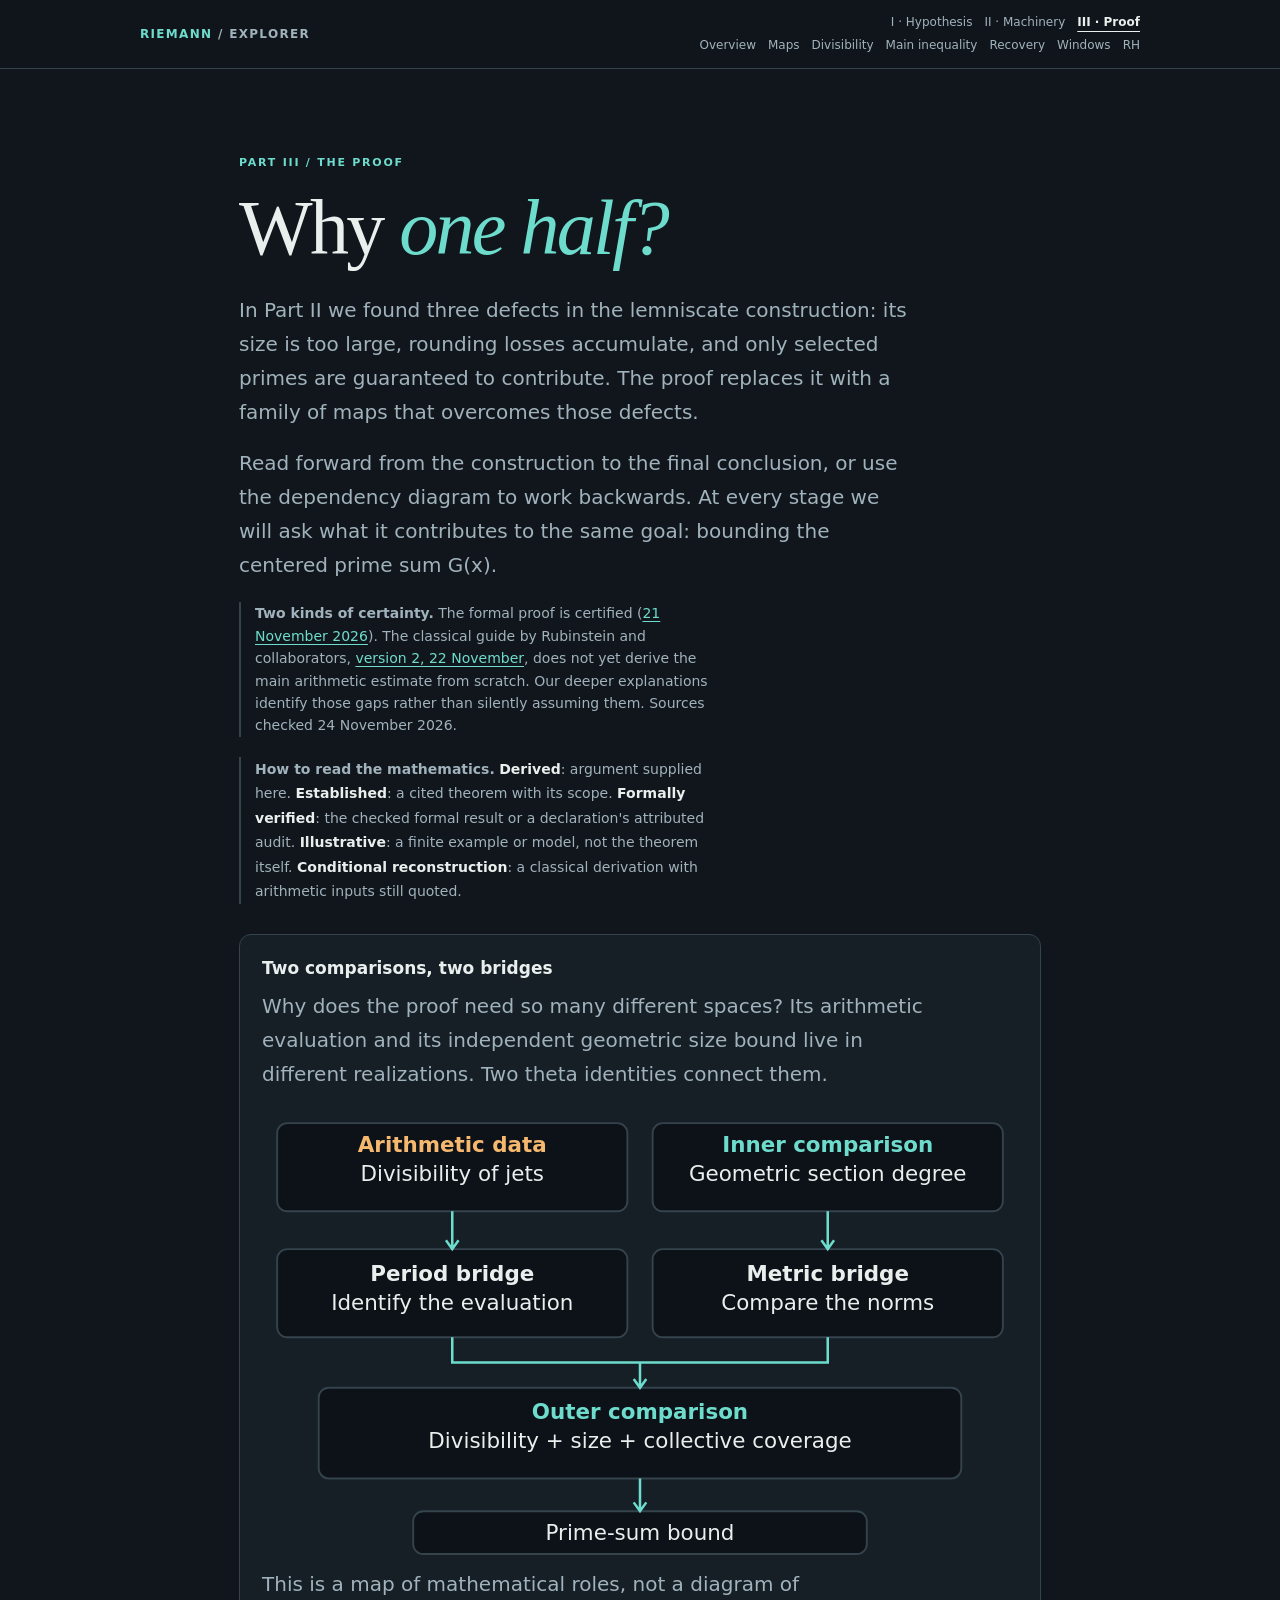
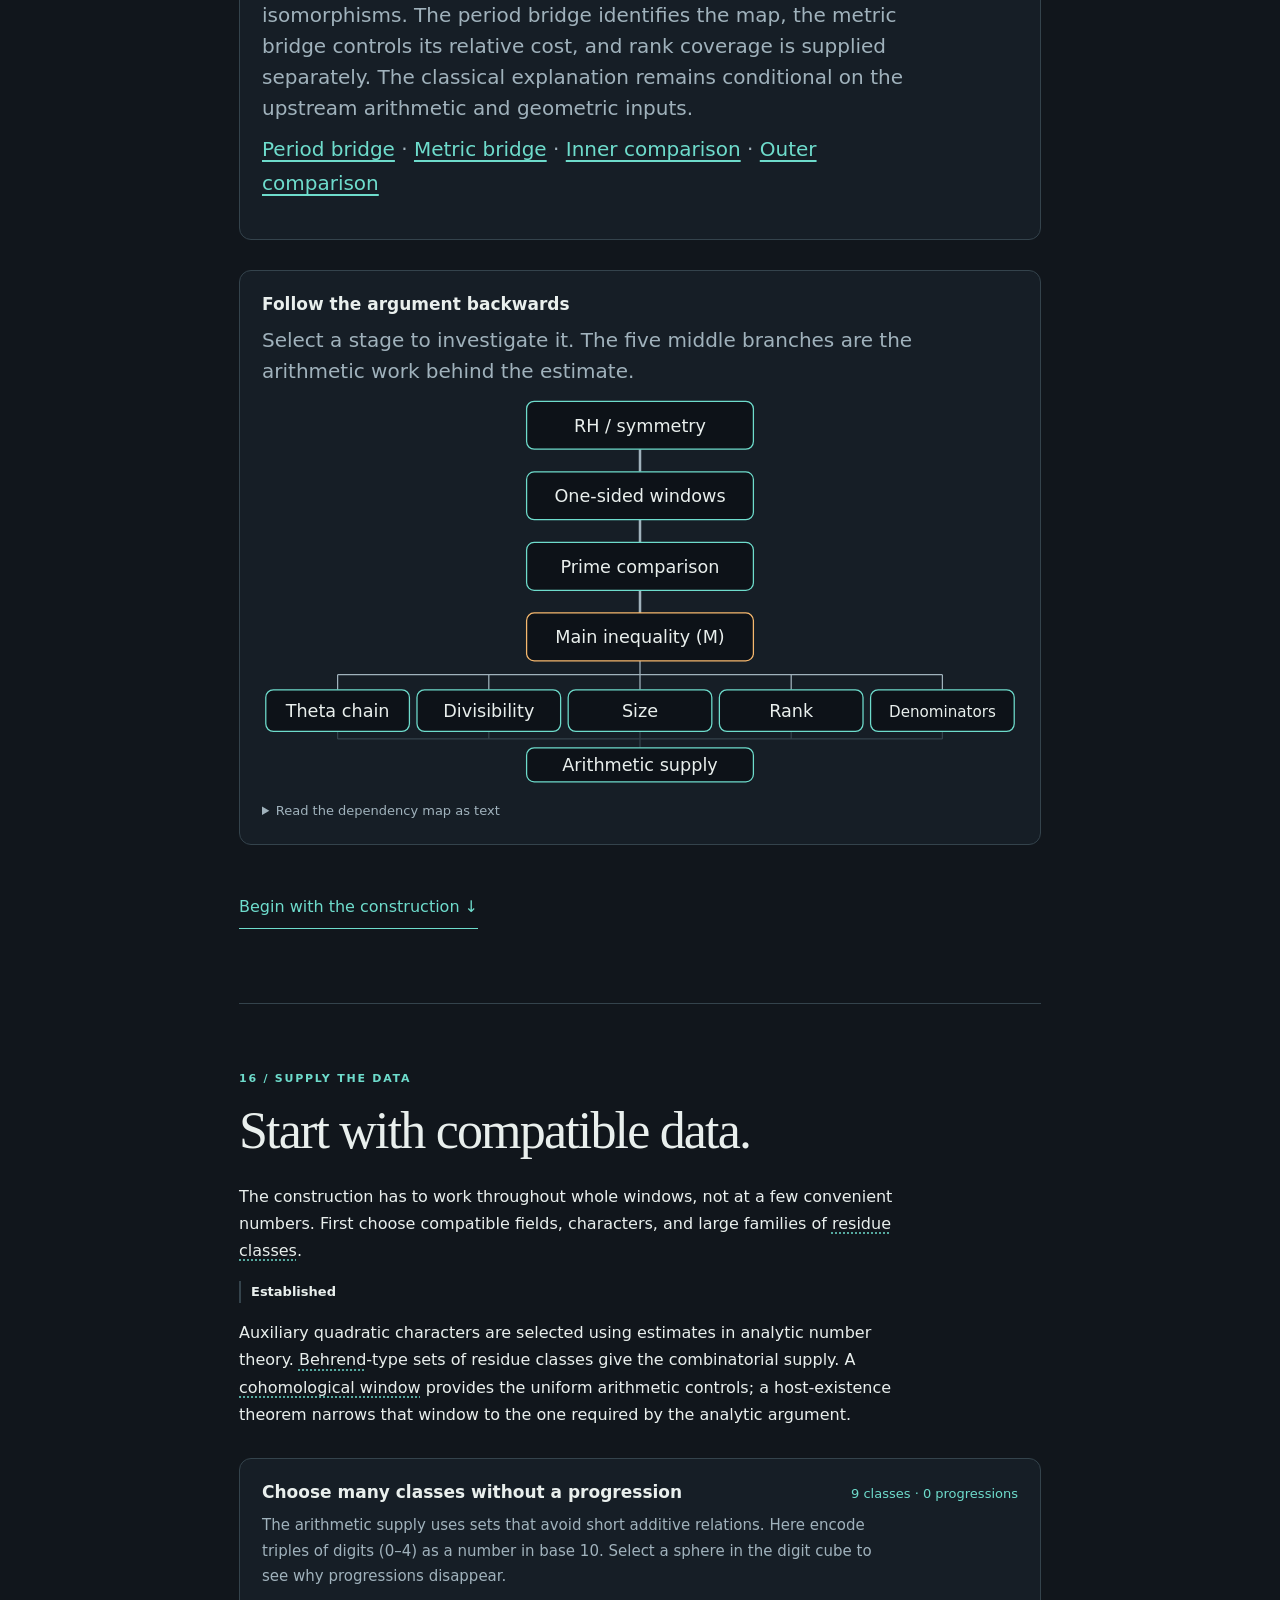
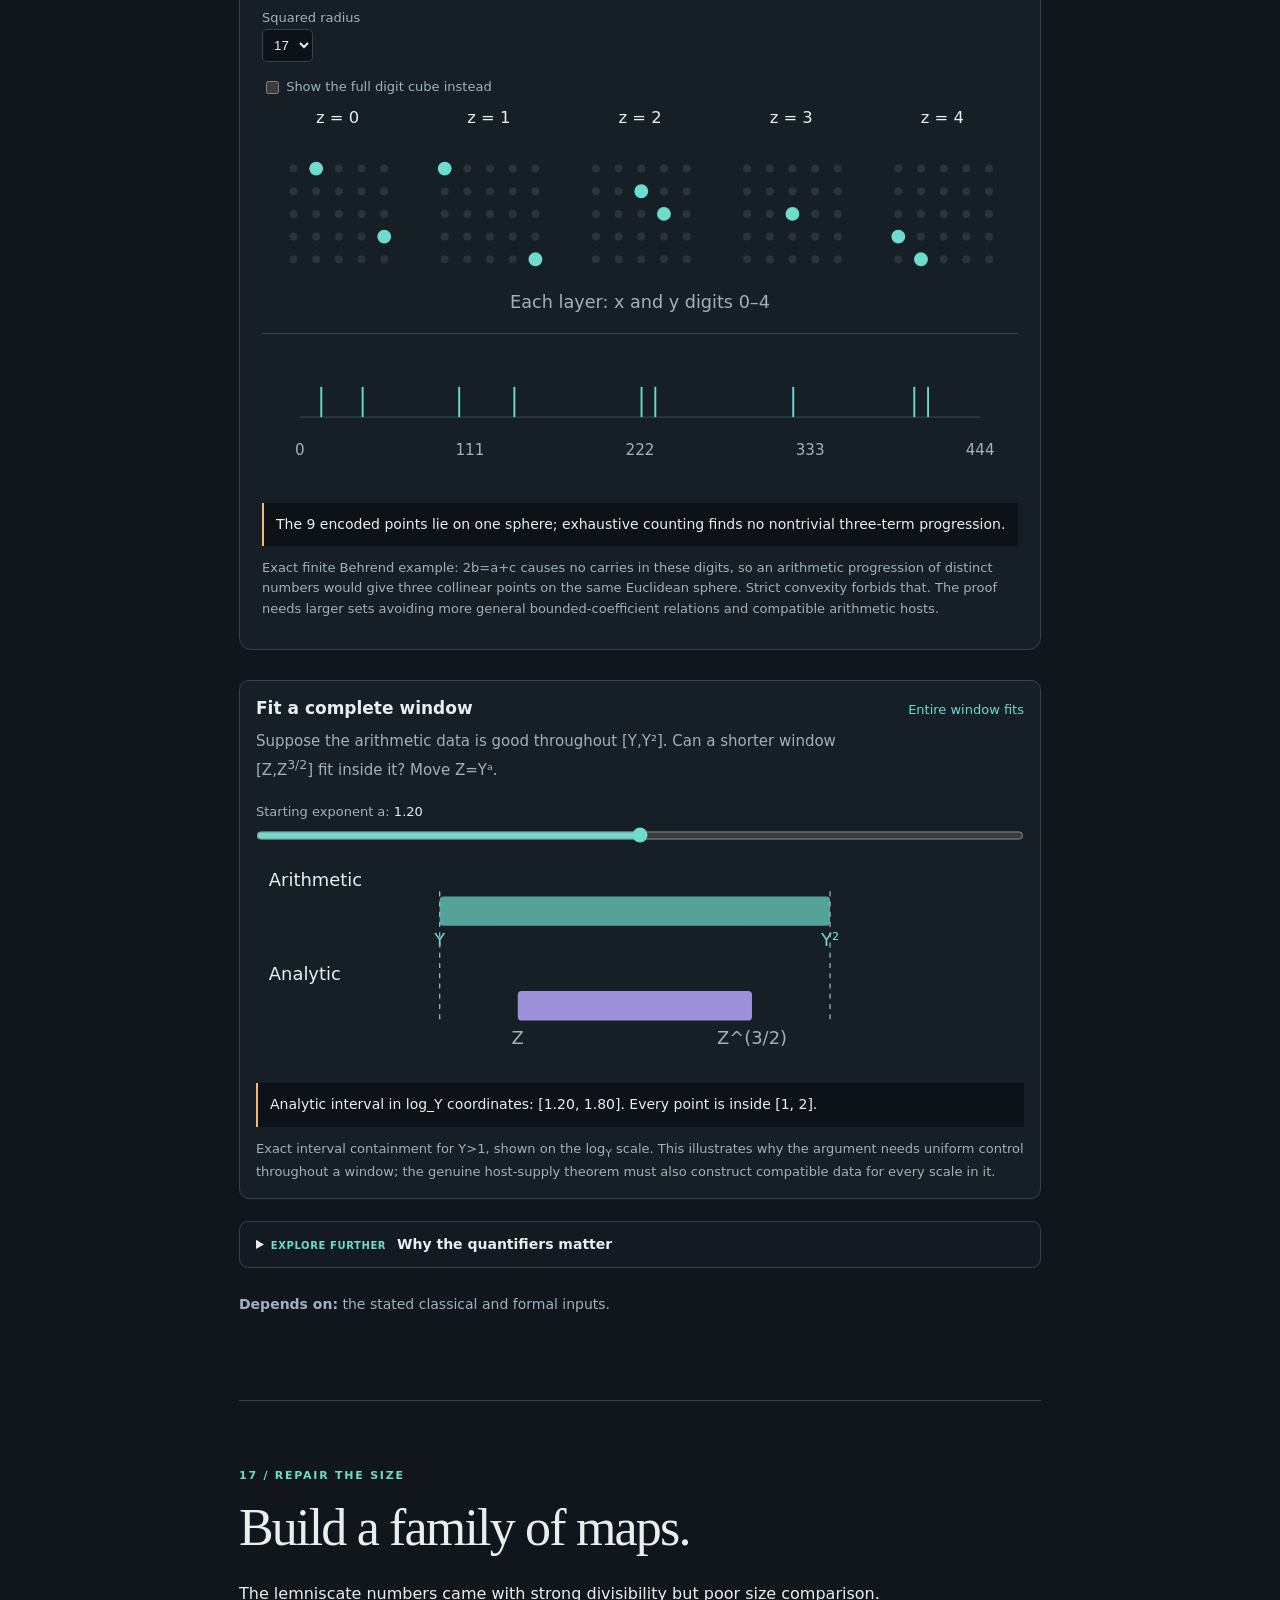
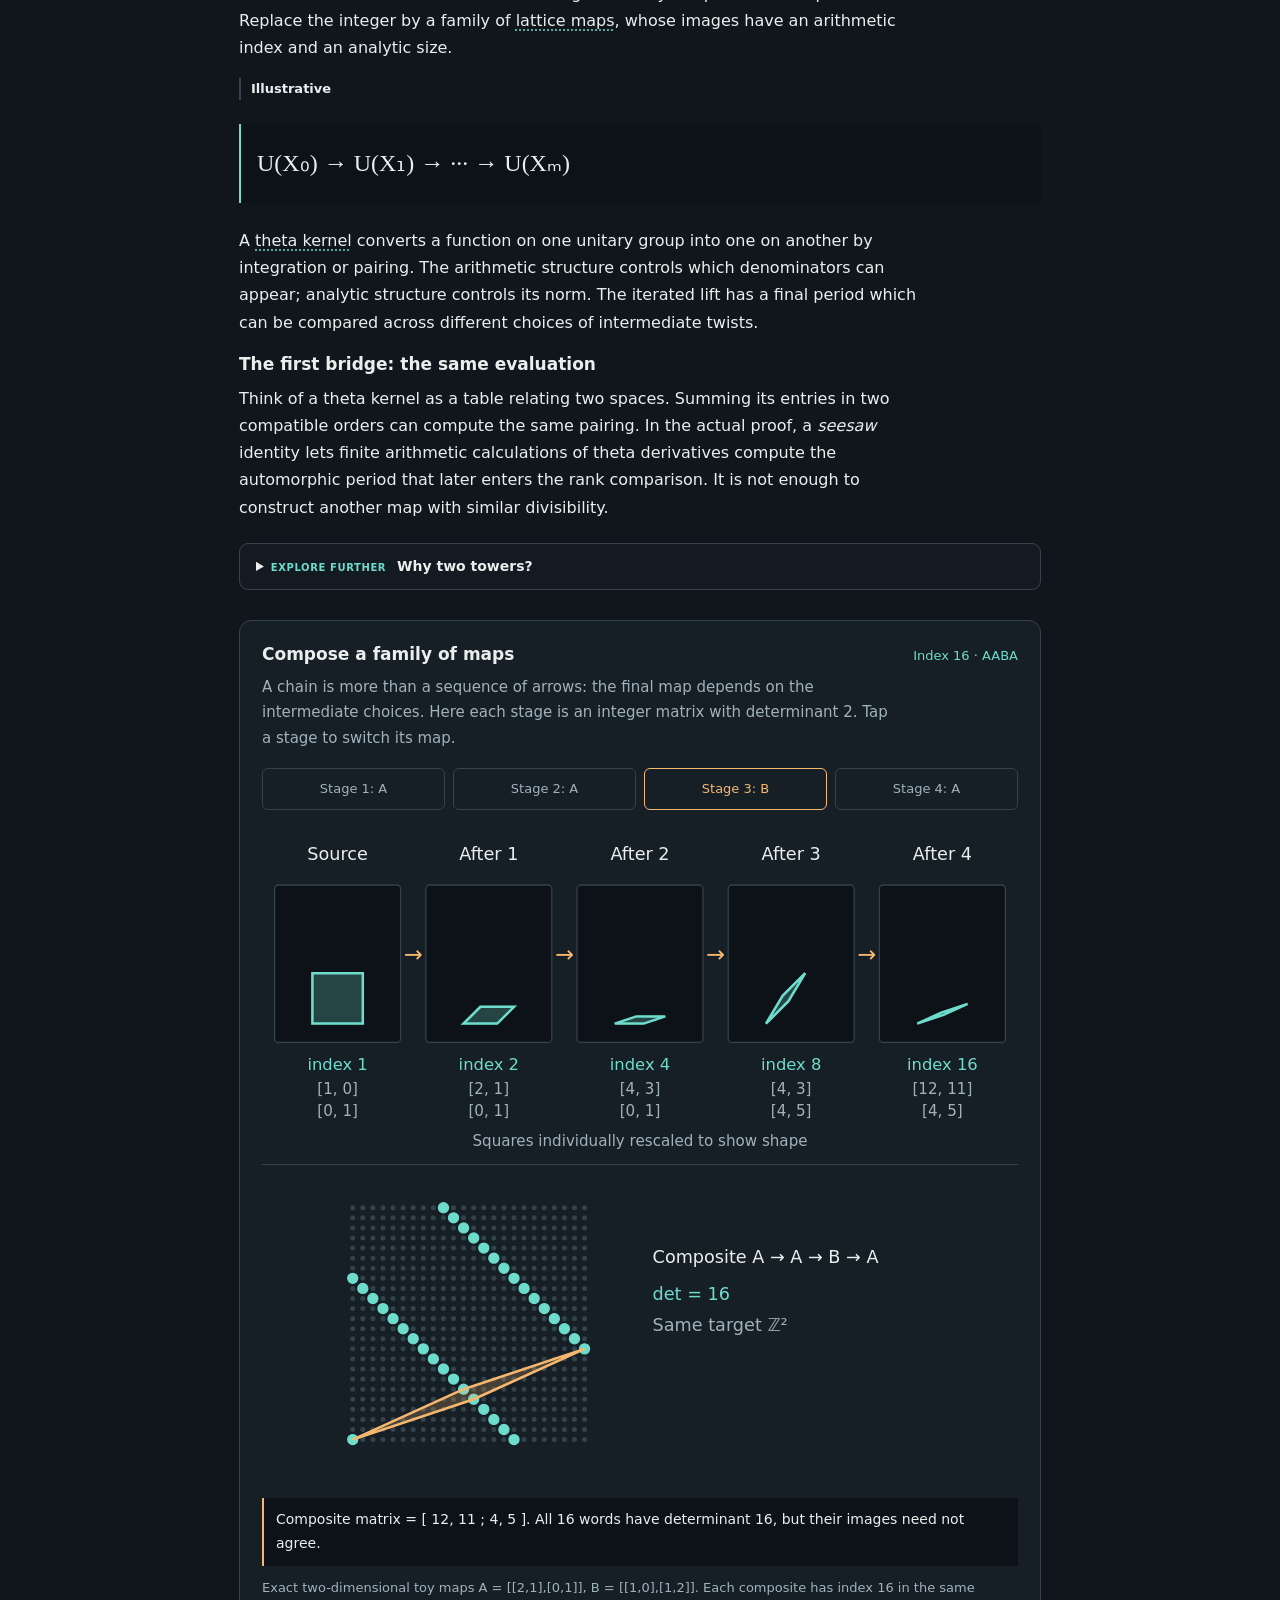
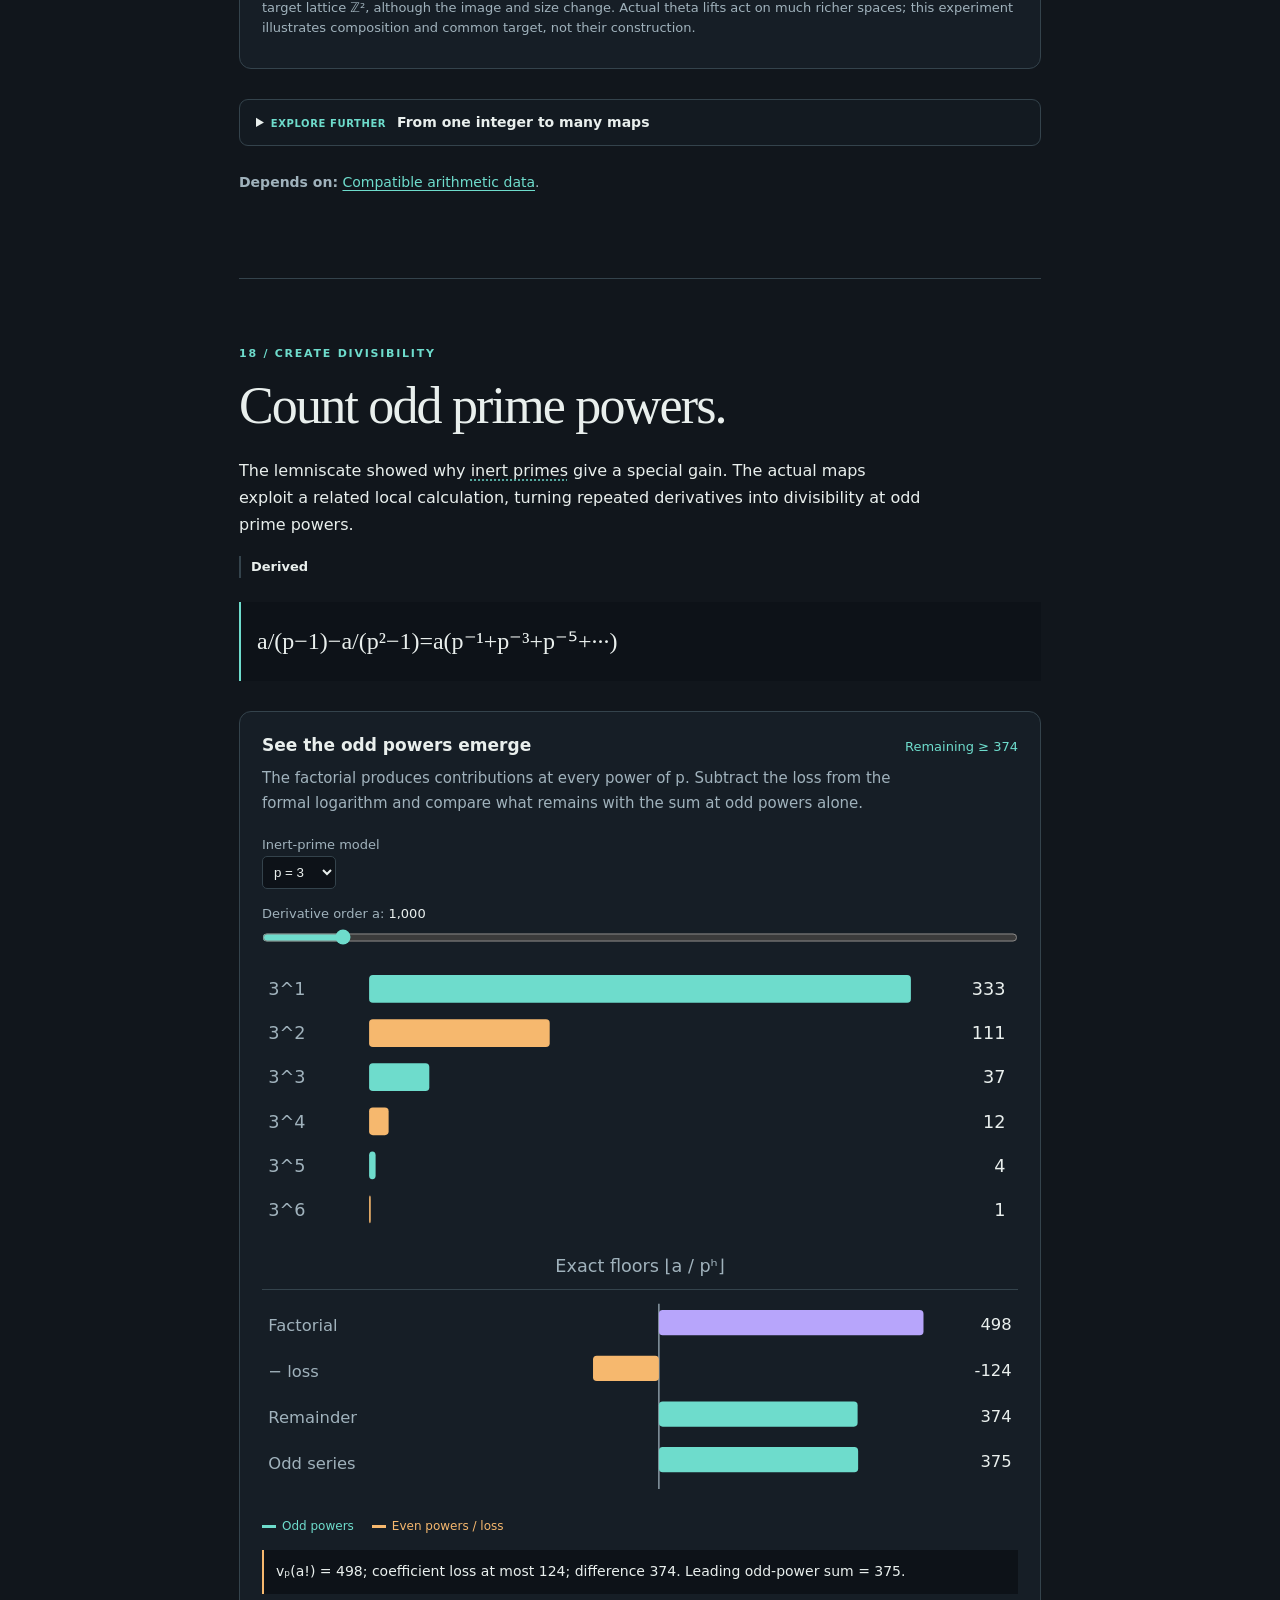
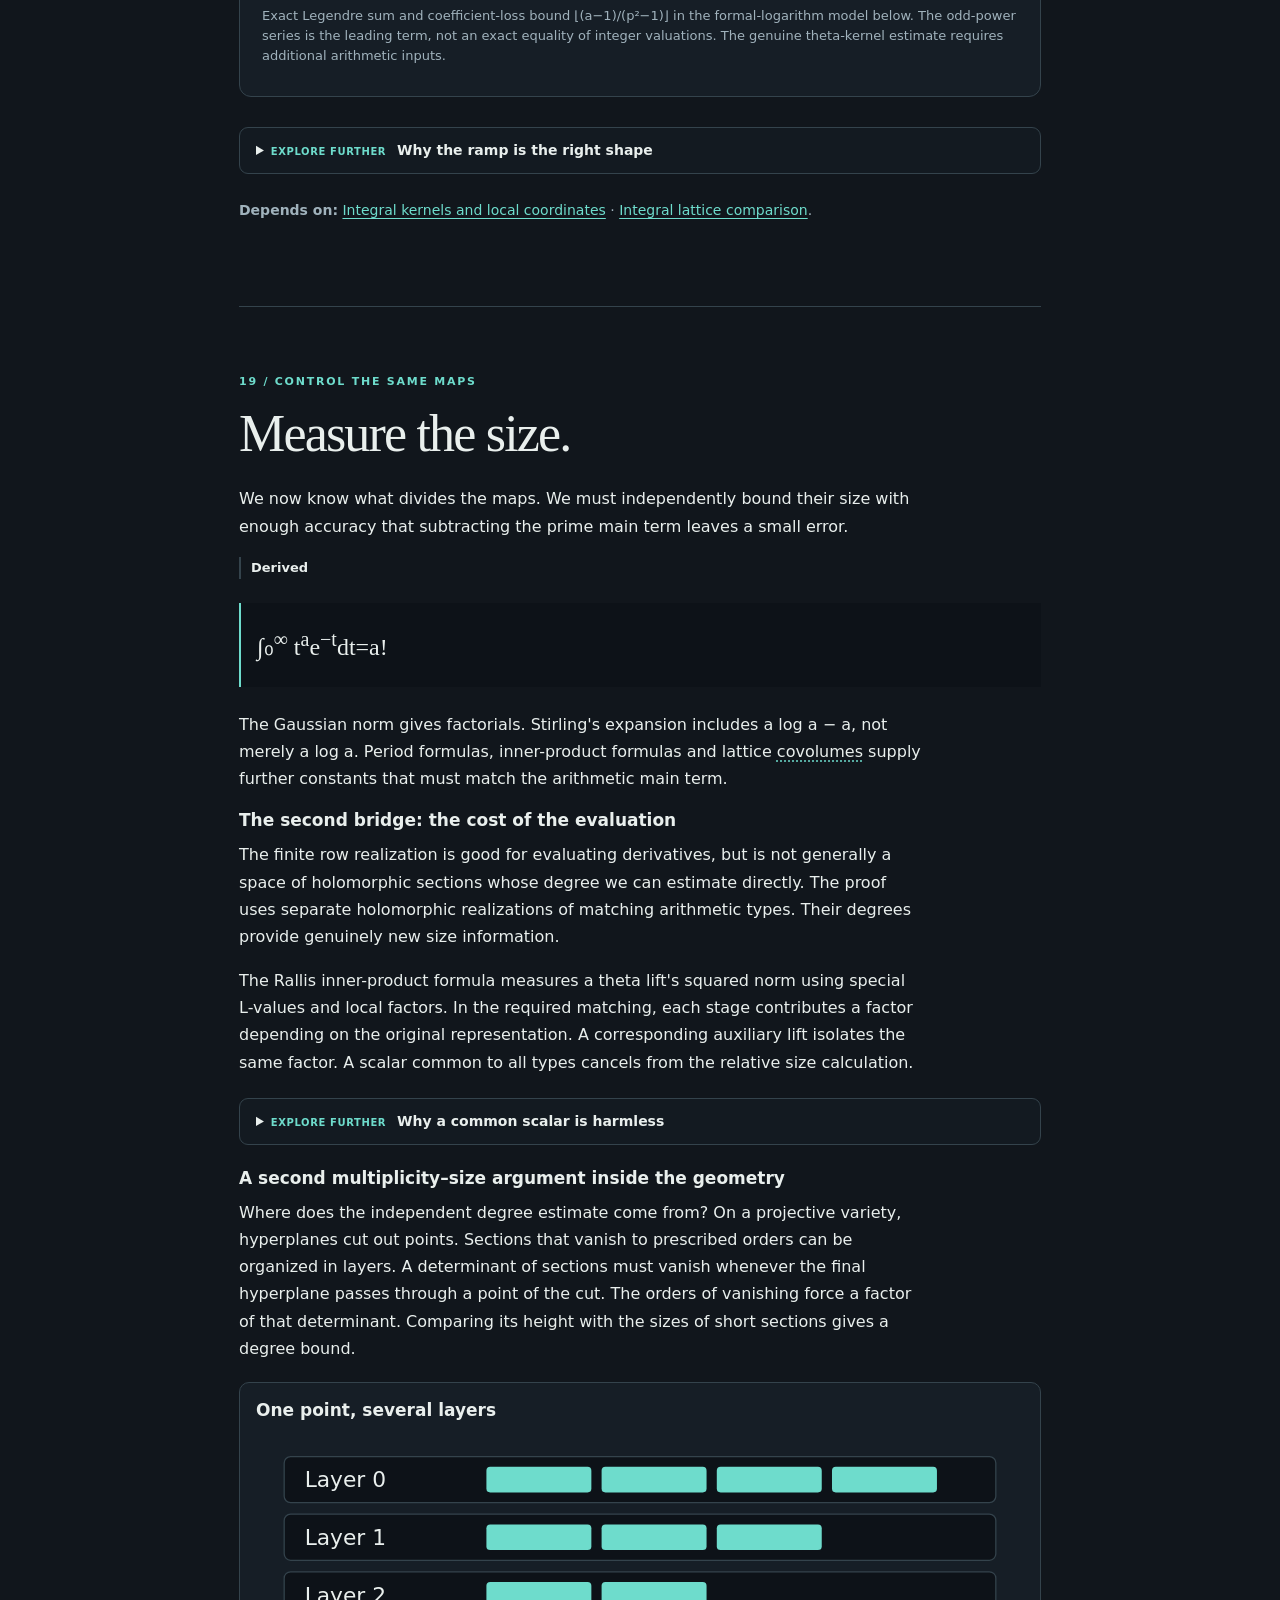
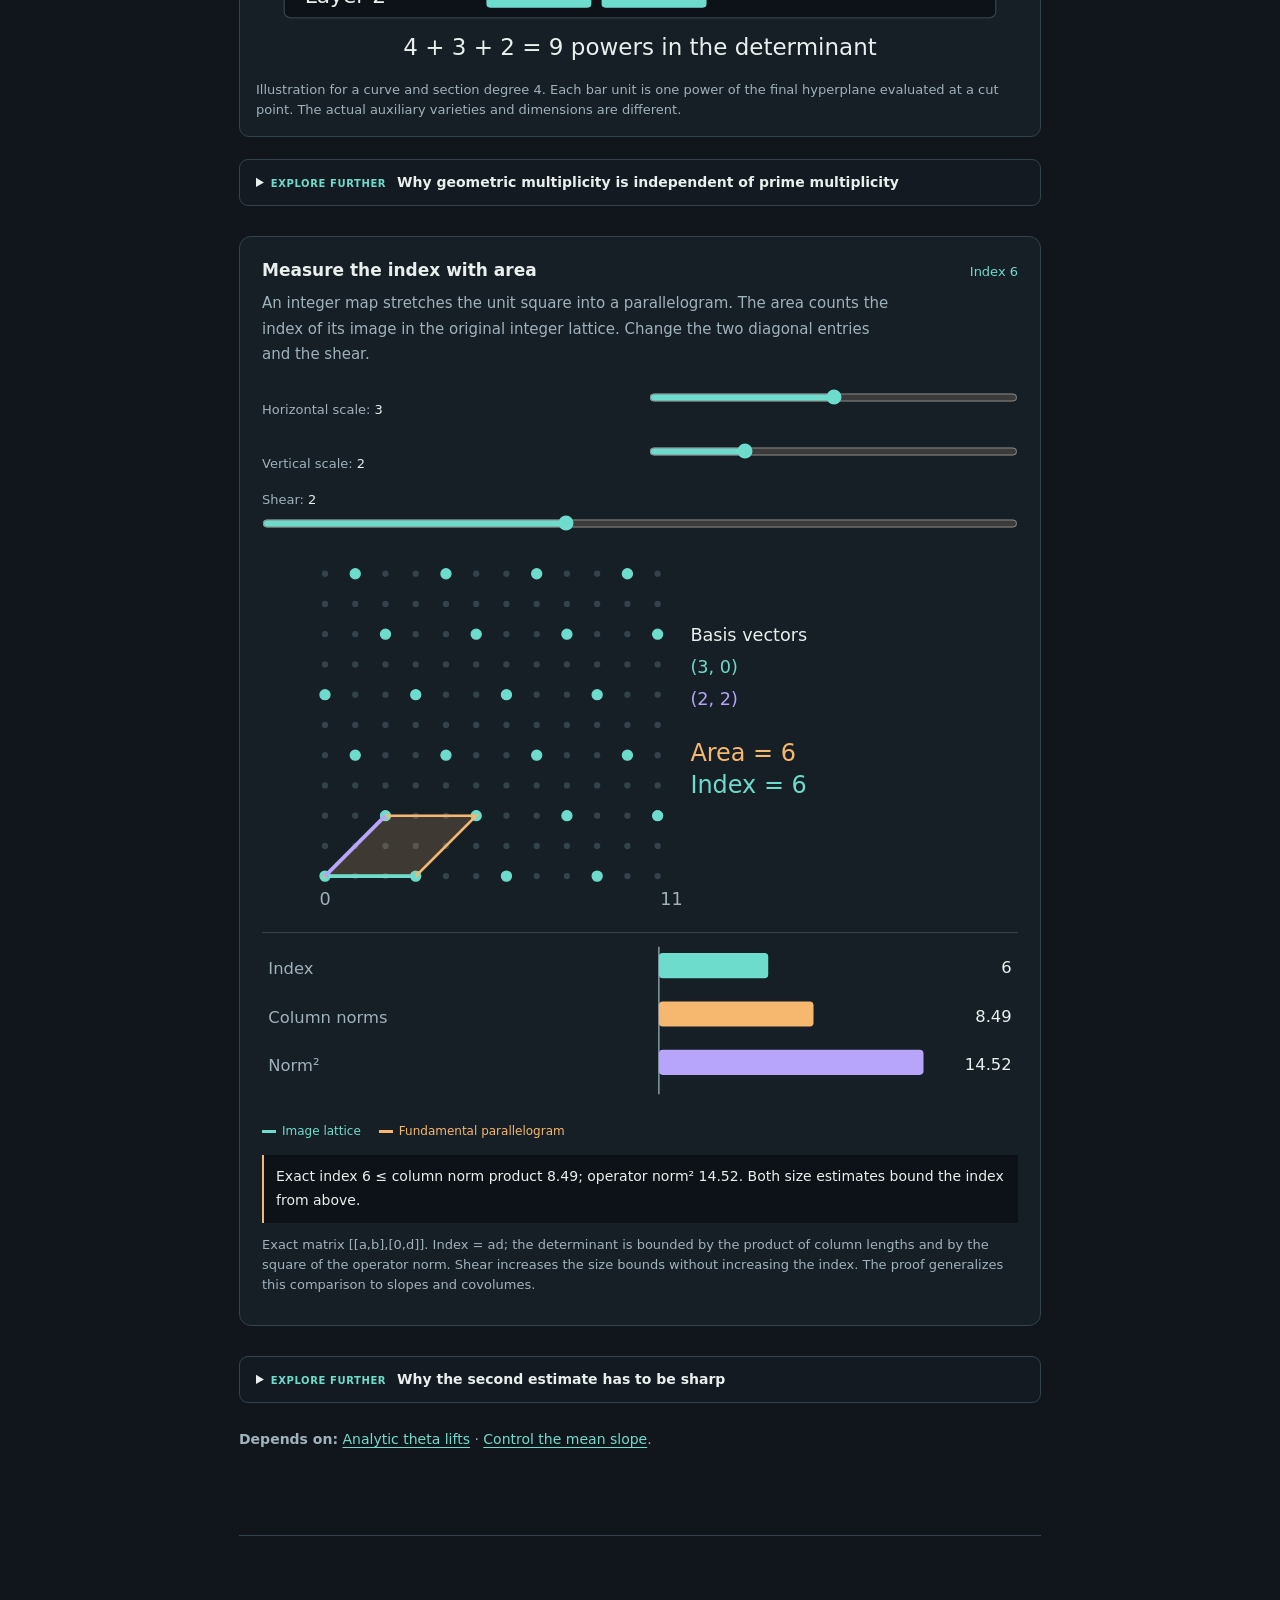
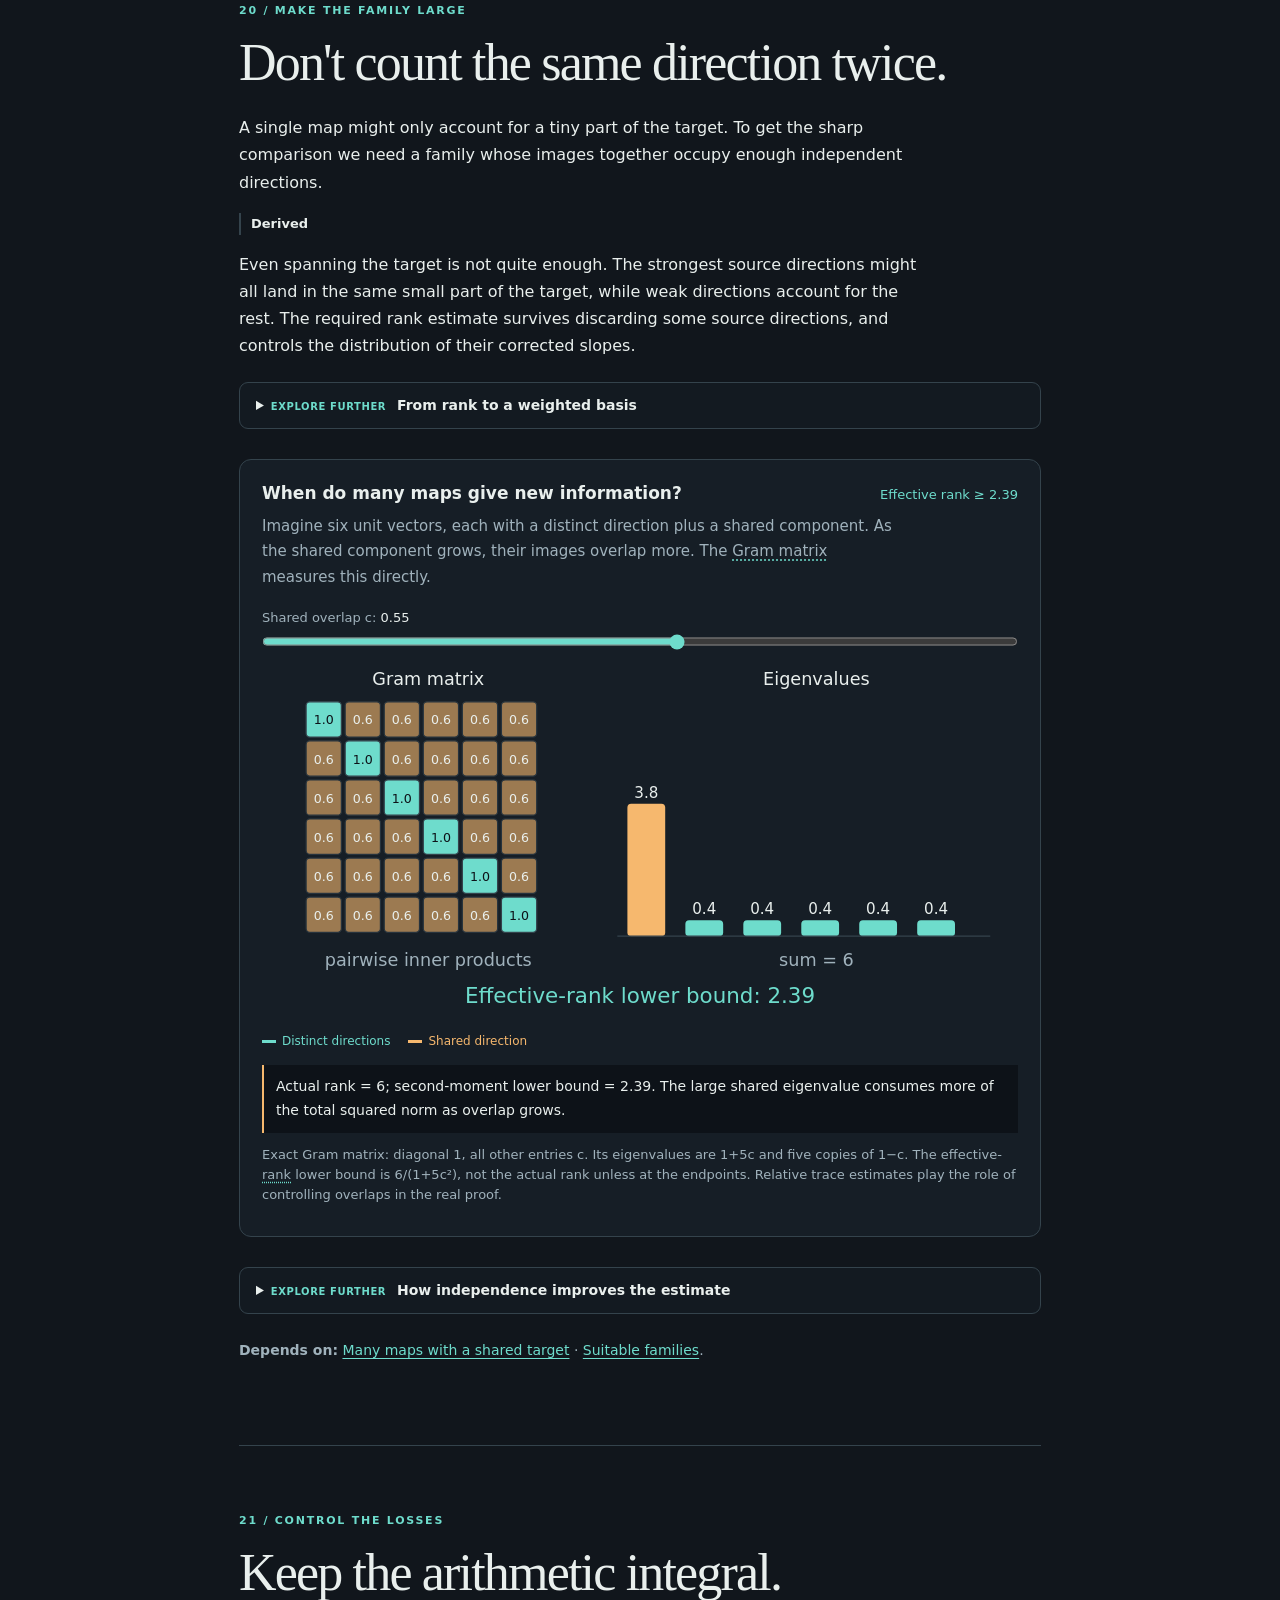
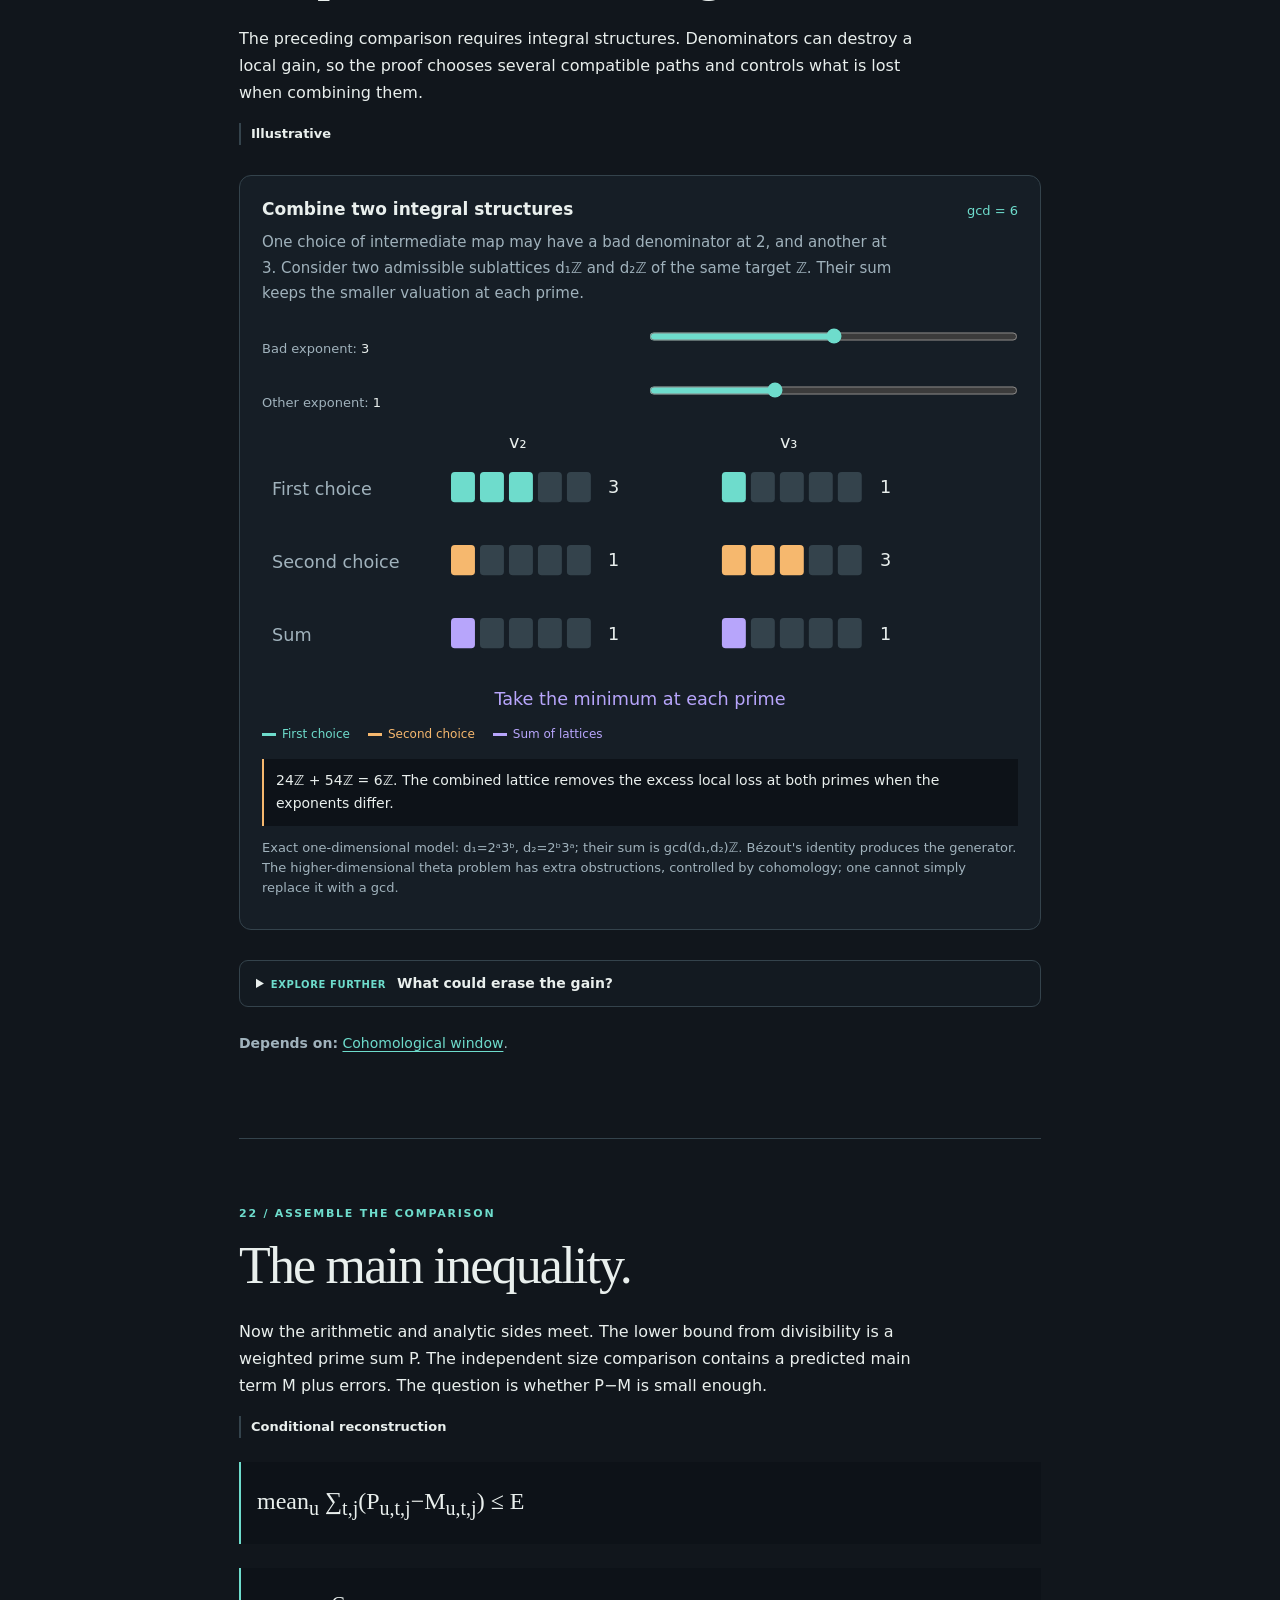
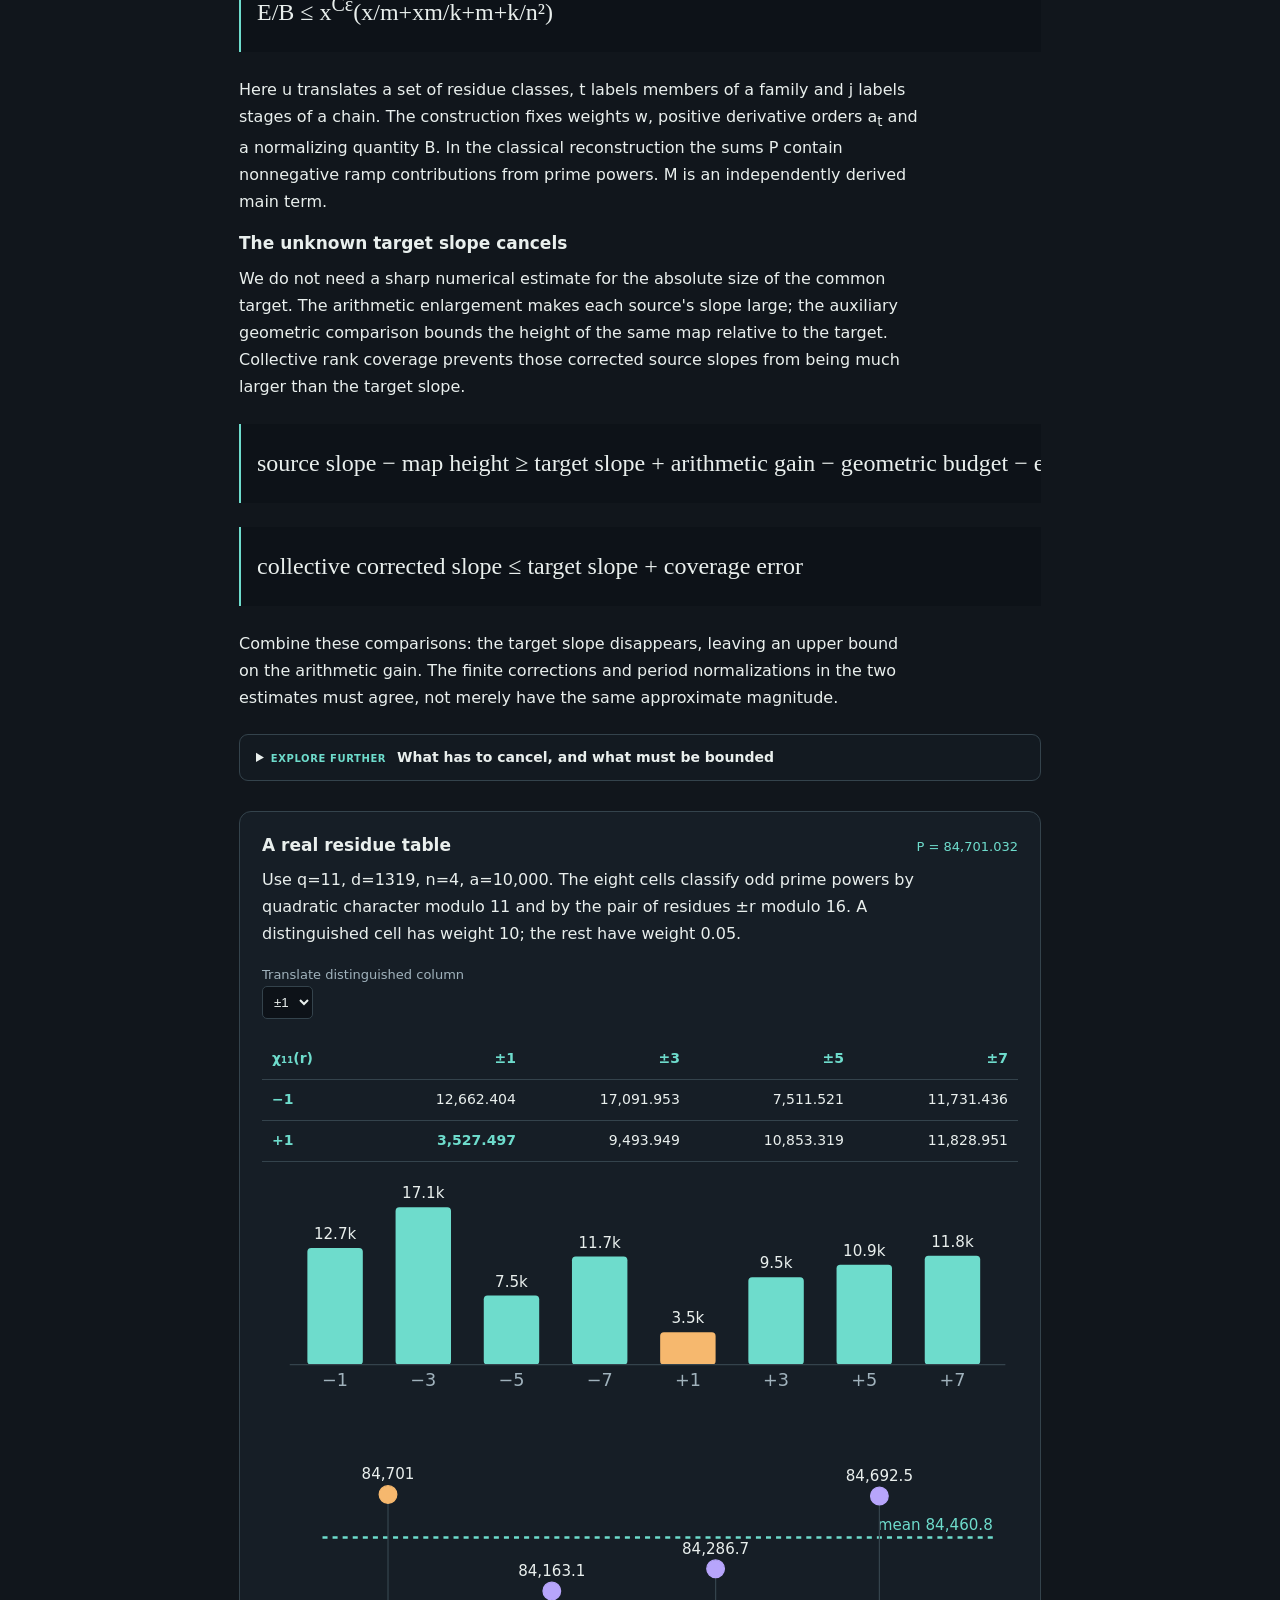
==== commit 349647a9: "Explain the two theta bridges and nested degree comparisons" ====
--- a/argument.html
+++ b/argument.html
@@ -1,21 +1,26 @@
 <!DOCTYPE html><html lang="en"><head><meta charset="utf-8"><meta name="viewport" content="width=device-width,initial-scale=1"><meta name="theme-color" content="#11161c"><title>Riemann — The proof</title><link rel="stylesheet" href="./style.css"></head><body><header class="top"><a class="brand" href="./index.html">RIEMANN<span> / EXPLORER</span></a><div class="nav-stack"><nav class="part-nav" aria-label="Parts"><a href="./index.html">I · Hypothesis</a><a href="./proof.html">II · Machinery</a><a href="./argument.html" aria-current="page">III · Proof</a></nav><nav class="chapter-nav" aria-label="Chapters"><a href="#route">Overview</a><a href="#theta-chain">Maps</a><a href="#local-gain">Divisibility</a><a href="#main-inequality">Main inequality</a><a href="#comparison">Recovery</a><a href="#window">Windows</a><a href="#conclusion">RH</a></nav></div></header><main>
 <section class="hero" id="route"><div class="eyebrow">PART III / THE PROOF</div><h1>Why <em>one half?</em></h1><p>In Part II we found three defects in the lemniscate construction: its size is too large, rounding losses accumulate, and only selected primes are guaranteed to contribute. The proof replaces it with a family of maps that overcomes those defects.</p><p>Read forward from the construction to the final conclusion, or use the dependency diagram to work backwards. At every stage we will ask what it contributes to the same goal: bounding the centered prime sum G(x).</p><div class="reading-guide"><p><strong>Two kinds of certainty.</strong> The formal proof is certified (<a href="https://leanprover-community.github.io/blog/posts/riemann-hypothesis/">21 November 2026</a>). The classical guide by Rubinstein and collaborators, <a href="https://www.math.uwaterloo.ca/~mrubinst/alpoge_claude_grh/zeta-paper_v2.pdf">version 2, 22 November</a>, does not yet derive the main arithmetic estimate from scratch. Our deeper explanations identify those gaps rather than silently assuming them. Sources checked 24 November 2026.</p></div>
-<div class="reading-guide proof-key"><p><strong>How to read the mathematics.</strong> <span class="status-word">Derived</span>: argument supplied here. <span class="status-word">Established</span>: a cited theorem with its scope. <span class="status-word">Formally verified</span>: the checked formal result or a declaration's attributed audit. <span class="status-word">Illustrative</span>: a finite example or model, not the theorem itself. <span class="status-word">Conditional reconstruction</span>: a classical derivation with arithmetic inputs still quoted.</p></div><div class="lab" id="dependency-map"><h3>Follow the argument backwards</h3><p class="fine">Select a stage to investigate it. The five middle branches are the arithmetic work behind the estimate.</p><svg id="route-plot" viewBox="0 0 600 310" role="group" aria-label="Dependency diagram from RH through the arithmetic inequality to its five inputs and host supply"></svg><details class="route-text"><summary>Read the dependency map as text</summary><ol class="proof-route"><li><a href="#conclusion">All zeros are on the line</a><p>Reflection reduces this to excluding zeros on the right.</p></li><li><a href="#window">A one-sided bound on whole windows</a><p>The Mellin transform detects an off-line zero as a pole.</p></li><li><a href="#comparison">The prime-sum inequality</a><p>Use a finite character comparison and choose the scales.</p></li><li><a href="#main-inequality">The arithmetic inequality (M)</a><p>Compare divisibility and size across a family of lattice maps.</p><ul><li><a href="#theta-chain">Construct the maps</a></li><li><a href="#local-gain">Prove divisibility</a></li><li><a href="#size">Control size</a></li><li><a href="#rank">Control rank</a></li><li><a href="#denominators">Control denominators</a></li></ul></li><li><a href="#hosts">Supply the data on complete windows</a><p>Auxiliary primes, combinatorics and Galois cohomology.</p></li></ol></details></div><a class="begin" href="#hosts">Begin with the construction ↓</a></section>
+<div class="reading-guide proof-key"><p><strong>How to read the mathematics.</strong> <span class="status-word">Derived</span>: argument supplied here. <span class="status-word">Established</span>: a cited theorem with its scope. <span class="status-word">Formally verified</span>: the checked formal result or a declaration's attributed audit. <span class="status-word">Illustrative</span>: a finite example or model, not the theorem itself. <span class="status-word">Conditional reconstruction</span>: a classical derivation with arithmetic inputs still quoted.</p></div><div class="lab" id="architecture"><h3>Two comparisons, two bridges</h3><p>Why does the proof need so many different spaces? Its arithmetic evaluation and its independent geometric size bound live in different realizations. Two theta identities connect them.</p><svg viewBox="0 0 600 360" role="img" aria-label="The arithmetic jet pairing enters the outer comparison through the period bridge. The independent geometric section degree enters through the metric bridge. Together with collective rank they give a prime-sum bound."><g fill="#0d1218" stroke="#34434c" stroke-width="1.5"><rect x="12" y="12" width="278" height="70" rx="8"/><rect x="310" y="12" width="278" height="70" rx="8"/><rect x="12" y="112" width="278" height="70" rx="8"/><rect x="310" y="112" width="278" height="70" rx="8"/><rect x="45" y="222" width="510" height="72" rx="8"/><rect x="120" y="320" width="360" height="34" rx="8"/></g><g fill="none" stroke="#6edccc" stroke-width="2"><path d="M151 82V112 M146 105L151 112L156 105 M449 82V112 M444 105L449 112L454 105 M151 182V202H300V222 M449 182V202H300 M295 215L300 222L305 215 M300 294V320 M295 313L300 320L305 313"/></g><g fill="#e9efed" font-family="system-ui,sans-serif" text-anchor="middle" font-size="17"><text x="151" y="35" fill="#f6b86e" font-weight="600">Arithmetic data</text><text x="151" y="58">Divisibility of jets</text><text x="449" y="35" fill="#6edccc" font-weight="600">Inner comparison</text><text x="449" y="58">Geometric section degree</text><text x="151" y="137" font-weight="600">Period bridge</text><text x="151" y="160">Identify the evaluation</text><text x="449" y="137" font-weight="600">Metric bridge</text><text x="449" y="160">Compare the norms</text><text x="300" y="247" fill="#6edccc" font-weight="600">Outer comparison</text><text x="300" y="270">Divisibility + size + collective coverage</text><text x="300" y="343">Prime-sum bound</text></g></svg><p class="fine">This is a map of mathematical roles, not a diagram of isomorphisms. The period bridge identifies the map, the metric bridge controls its relative cost, and rank coverage is supplied separately. The classical explanation remains conditional on the upstream arithmetic and geometric inputs.</p><p><a href="#period-bridge">Period bridge</a> · <a href="#metric-bridge">Metric bridge</a> · <a href="#inner-comparison">Inner comparison</a> · <a href="#relative-comparison">Outer comparison</a></p></div>
+<div class="lab" id="dependency-map"><h3>Follow the argument backwards</h3><p class="fine">Select a stage to investigate it. The five middle branches are the arithmetic work behind the estimate.</p><svg id="route-plot" viewBox="0 0 600 310" role="group" aria-label="Dependency diagram from RH through the arithmetic inequality to its five inputs and host supply"></svg><details class="route-text"><summary>Read the dependency map as text</summary><ol class="proof-route"><li><a href="#conclusion">All zeros are on the line</a><p>Reflection reduces this to excluding zeros on the right.</p></li><li><a href="#window">A one-sided bound on whole windows</a><p>The Mellin transform detects an off-line zero as a pole.</p></li><li><a href="#comparison">The prime-sum inequality</a><p>Use a finite character comparison and choose the scales.</p></li><li><a href="#main-inequality">The arithmetic inequality (M)</a><p>Compare divisibility and size across a family of lattice maps.</p><ul><li><a href="#theta-chain">Construct the maps</a></li><li><a href="#local-gain">Prove divisibility</a></li><li><a href="#size">Control size</a></li><li><a href="#rank">Control rank</a></li><li><a href="#denominators">Control denominators</a></li></ul></li><li><a href="#hosts">Supply the data on complete windows</a><p>Auxiliary primes, combinatorics and Galois cohomology.</p></li></ol></details></div><a class="begin" href="#hosts">Begin with the construction ↓</a></section>
 <section id="hosts"><div class="eyebrow">16 / SUPPLY THE DATA</div><h2>Start with compatible data.</h2><p>The construction has to work throughout whole windows, not at a few convenient numbers. First choose compatible fields, characters, and large families of <a class="concept" href="https://www.math.uwaterloo.ca/~mrubinst/alpoge_claude_grh/zeta-paper_v2.pdf" data-concept="character">residue classes</a>.</p><p class="math-status"><span>Established</span></p><p>Auxiliary quadratic characters are selected using estimates in analytic number theory. <a class="concept" href="https://www.math.uwaterloo.ca/~mrubinst/alpoge_claude_grh/zeta-paper_v2.pdf" data-concept="behrend">Behrend</a>-type sets of residue classes give the combinatorial supply. A <a class="concept" href="https://www.math.uwaterloo.ca/~mrubinst/alpoge_claude_grh/zeta-paper_v2.pdf" data-concept="cohomology">cohomological window</a> provides the uniform arithmetic controls; a host-existence theorem narrows that window to the one required by the analytic argument.</p><div class="lab argument-lab" id="behrend-lab"><div class="labhead"><h3>Choose many classes without a progression</h3><output id="behrend-stat" aria-live="polite"></output></div><p>The arithmetic supply uses sets that avoid short additive relations. Here encode triples of digits (0–4) as a number in base 10. Select a sphere in the digit cube to see why progressions disappear.</p><label for="behrend-r">Squared radius</label><select id="behrend-r"><option value="9">9</option><option value="14">14</option><option value="17" selected>17</option><option value="20">20</option><option value="26">26</option><option value="29">29</option></select><label><input type="checkbox" id="behrend-all"> Show the full digit cube instead</label><svg id="behrend-plot" viewBox="0 0 600 180" role="img" aria-label="Five layers of digit triples with selected sphere points"></svg><svg id="behrend-line" viewBox="0 0 600 115" role="img" aria-label="Selected base-ten encoded points along the integer line"></svg><p class="readout" id="behrend-detail"></p><p class="fine">Exact finite Behrend example: 2b=a+c causes no carries in these digits, so an arithmetic progression of distinct numbers would give three collinear points on the same Euclidean sphere. Strict convexity forbids that. The proof needs larger sets avoiding more general bounded-coefficient relations and compatible arithmetic hosts.</p></div><div class="mini-lab argument-lab" id="host-window-lab"><div class="labhead"><h3>Fit a complete window</h3><output id="host-window-stat" aria-live="polite"></output></div><p>Suppose the arithmetic data is good throughout [Y,Y²]. Can a shorter window [Z,Z<sup>3/2</sup>] fit inside it? Move Z=Yᵃ.</p><label for="host-window-a">Starting exponent a: <output id="host-window-a-val"></output></label><input id="host-window-a" type="range" min="0.8" max="1.6" step=".01" value="1.2"><svg id="host-window-plot" viewBox="0 0 600 165" role="img" aria-label="Cohomological and analytic windows on a logarithmic scale"></svg><p class="readout" id="host-window-detail"></p><p class="fine">Exact interval containment for Y&gt;1, shown on the log<sub>Y</sub> scale. This illustrates why the argument needs uniform control throughout a window; the genuine host-supply theorem must also construct compatible data for every scale in it.</p></div><details class="depth"><summary><span class="depth-tag">Explore further</span> Why the quantifiers matter</summary><div class="depth-content"><p>A good construction at one point is not enough. For each small error tolerance and each sufficiently large starting scale, the arithmetic theorem supplies a later interval of compatible data. The analytic theorem then uses the whole interval. The two little experiments separate the combinatorial supply from this uniformity requirement.</p><p class="fine">Host supply is an actual formal implication (supplyChi); the window premise must itself be supplied. The diagrams below illustrate only the combinatorics and interval geometry.</p><details class="derivation"><summary>Mathematical details — The quantifiers and the bridge</summary><div class="depth-content"><p>Fix a primitive character ψ. The property VWinAt ψ 401 supplies a cohomological window of the form [Y,Y²] under the stated scale conditions. The theorem supplyChi consumes that property to obtain HostExW(3/2) for the required data. These are quantified over sufficiently large scales; the choices may depend on x and on ψ, but the final family and window must satisfy the analytic criterion. A definition such as VWinAt is not by itself a theorem of existence.</p><p><a href="https://www.math.uwaterloo.ca/~mrubinst/alpoge_claude_grh/zeta-paper_v2.pdf#page=61">§III.1–III.3 ↗</a>, <a href="https://www.math.uwaterloo.ca/~mrubinst/alpoge_claude_grh/zeta-paper_v2.pdf#page=151">§III.9 ↗</a>, <a href="https://www.math.uwaterloo.ca/~mrubinst/alpoge_claude_grh/zeta-paper_v2.pdf#page=193">§III.11 ↗</a>. The arithmetic literature packages provide the inputs used by the final theorem; the formal proof has no explicit outstanding arithmetic assumptions.</p><details class="derivation source"><summary>Lean declarations and review status</summary><div class="depth-content"><p><a href="https://github.com/Deicyde/riemann-hypothesis/blob/40e56bab026552e089d7afcfeff08d2defb9c005/src/Formalism/FrobeniusOrbits/FrobeniusOrbitsProofs/ThickExists.lean#L85-L95"><code>Formalism.FrobeniusOrbits.ThickExists.noRel_image</code> ↗</a><br><span class="fine">Kernel-checked at the archive pin — reading project's audit.</span></p><pre>lemma noRel_image (L S d k : ℕ) (hL : 1 ≤ L) :
     NoRel ((Behrend.sphere S d k).image (Behrend.map (4 * L * d))) L</pre><p><a href="https://github.com/Deicyde/riemann-hypothesis/blob/40e56bab026552e089d7afcfeff08d2defb9c005/src/Development/AutomorphicArithmetic/CharacterBoxes/ExistsPageN.lean#L44-L47"><code>UpperTheory.Top.VWinAt</code> ↗</a><br><span class="fine">Inside a checked closure — reading project's audit.</span></p><pre>def VWinAt (ψ : PChar) (Ct : ℝ) : Prop</pre><p><a href="https://github.com/Deicyde/riemann-hypothesis/blob/40e56bab026552e089d7afcfeff08d2defb9c005/src/Development/AutomorphicArithmetic/AutomorphicVarieties/ModularityArgument/ThresholdArguments/DenseThresholdCases/WindowBoundOfLiteratureLevel.lean#L33-L34"><code>UpperTheory.V.v_window_of_literal_automorphy_n</code> ↗</a><br><span class="fine">Source-read — reading project's audit.</span></p><pre>theorem UpperTheory.V.v_window_of_literal_automorphy_n (hN : _root_.GlobalTheory.Mem.LiteralAutomorphy.LiteratureRankNHypothesis) : VWin</pre><p><a href="https://github.com/Deicyde/riemann-hypothesis/blob/40e56bab026552e089d7afcfeff08d2defb9c005/src/Development/AutomorphicArithmetic/CharacterBoxes/SupplyChi.lean#L8-L16"><code>UpperTheory.Top.supplyChi</code> ↗</a><br><span class="fine">Kernel-checked at the archive pin — reading project's audit.</span></p><pre>theorem UpperTheory.Top.supplyChi :
     ∀ ψ : PChar, VWinAt ψ 401 → HostExW (3 / 2) (GChi ψ).req</pre><p><a href="https://github.com/Deicyde/riemann-hypothesis/blob/40e56bab026552e089d7afcfeff08d2defb9c005/src/Development/AutomorphicArithmetic/ThetaCorrespondence/ThetaPairLifts/ThirdPlaceSeries/TopPlug.lean#L12-L15"><code>UpperTheory.Top.zero_free_all_of_green_v_win</code> ↗</a><br><span class="fine">Source-read — reading project's audit.</span></p><pre>theorem UpperTheory.Top.zero_free_all_of_green_v_win (hG : GlobalTheory.GLq.Green) (hV : UpperTheory.Top.VWin)
     (h : Nonempty (_root_.GlobalTheory.Fc.HypsAlt (fun 𝒞 =&gt; Closed 𝒞 fun Fm _ =&gt; LinkN Fm) _root_.GlobalTheory.Fc.DefiniteSideCondition)) : Formalism.HC.ZeroFreeAll</pre><p class="fine">Declaration locations and individual audit labels from the <a href="https://nasqret.github.io/riemann-rev/atlas/">Naskręcki reading atlas</a>, archive pin <code>40e56bab0265</code>. Not a fresh kernel replay by this website.</p></div></details></div></details></div></details><p class="proof-deps"><strong>Depends on:</strong> the stated classical and formal inputs.</p></section>
-<section id="theta-chain"><div class="eyebrow">17 / REPAIR THE SIZE</div><h2>Build a family of maps.</h2><p>The lemniscate numbers came with strong divisibility but poor size comparison. Replace the integer by a family of <a class="concept" href="https://www.math.uwaterloo.ca/~mrubinst/alpoge_claude_grh/zeta-paper_v2.pdf" data-concept="lattice">lattice maps</a>, whose images have an arithmetic index and an analytic size.</p><p class="math-status"><span>Illustrative</span></p><div class="equation">U(X₀) → U(X₁) → ··· → U(Xₘ)</div><p>A <a class="concept" href="https://www.math.uwaterloo.ca/~mrubinst/alpoge_claude_grh/zeta-paper_v2.pdf" data-concept="theta">theta kernel</a> converts a function on one unitary group into one on another by integration or pairing. The arithmetic structure controls which denominators can appear; analytic structure controls its norm. The iterated lift has a final period which can be compared across different choices of intermediate twists.</p><div class="lab argument-lab" id="chain-lab"><div class="labhead"><h3>Compose a family of maps</h3><output id="chain-stat" aria-live="polite"></output></div><p>A chain is more than a sequence of arrows: the final map depends on the intermediate choices. Here each stage is an integer matrix with determinant 2. Tap a stage to switch its map.</p><div class="proof-buttons" id="chain-buttons" aria-label="Switch the four stages"><button type="button" class="quiet-button" id="chain-0" aria-pressed="false">Stage 1: A</button><button type="button" class="quiet-button" id="chain-1" aria-pressed="false">Stage 2: A</button><button type="button" class="quiet-button" id="chain-2" aria-pressed="false">Stage 3: A</button><button type="button" class="quiet-button" id="chain-3" aria-pressed="false">Stage 4: A</button></div><svg id="chain-plot" viewBox="0 0 600 265" role="img" aria-label="Four stages and the changing image of a unit square"></svg><svg id="chain-lattice" viewBox="0 0 600 245" role="img" aria-label="Final integer lattice and image basis"></svg><p class="readout" id="chain-detail"></p><p class="fine">Exact two-dimensional toy maps A = [[2,1],[0,1]], B = [[1,0],[1,2]]. Each composite has index 16 in the same target lattice ℤ², although the image and size change. Actual theta lifts act on much richer spaces; this experiment illustrates composition and common target, not their construction.</p></div><details class="depth"><summary><span class="depth-tag">Explore further</span> From one integer to many maps</summary><div class="depth-content"><p>A matrix maps a grid into a subgrid. Its index counts how many residue classes of the target are missed; prime factors of that index can record divisibility. A composite map can preserve the common target while accumulating several stages of arithmetic information. Actual theta kernels supply much more structure than the integer-matrix example.</p><p class="fine">The integer-matrix chains below show the architecture of composition. The actual theta lifts and their integral and analytic properties are deeper formal inputs.</p><details class="derivation"><summary>Mathematical details — The maps and their arithmetic data</summary><div class="depth-content"><p>In the classical reconstruction, each word w specifies successive choices of characters and maps. Its composite β<sub>w</sub> maps a glued source lattice Λ<sub>w</sub><sup>gl</sup> into a common target R<sup>∨</sup>. The architecture uses the same target for a family of maps, which is essential for the rank comparison below. The local theta packages, identities of integrals, local matching and compatible unitary groups are separate inputs, not consequences of the Gaussian toy sum.</p><p><a href="https://www.math.uwaterloo.ca/~mrubinst/alpoge_claude_grh/zeta-paper_v2.pdf#page=169">§III.10: construction ↗</a>; <a href="https://alpo.ge/remark.pdf#page=4">announcement, items 8–13</a>. The construction itself and several identifications in the classical dictionary are still quoted.</p><details class="derivation source"><summary>Lean declarations and review status</summary><div class="depth-content"><p><a href="https://github.com/Deicyde/riemann-hypothesis/blob/40e56bab026552e089d7afcfeff08d2defb9c005/src/Development/AutomorphicArithmetic/ThetaCorrespondence/ThetaPairLifts/ThirdPlaceSeries/SiegelEisensteinSecondTermHypotheses.lean#L69-L73"><code>UpperTheory.Lit.every_character_of_theta_integrals_local_matching</code> ↗</a><br><span class="fine">Source-read — reading project's audit.</span></p><pre>theorem every_character_of_theta_integrals_local_matching (P : _root_.GlobalTheory.Fc.S0.UnitaryGroupThirdPlaceHypotheses) (F : _root_.GlobalTheory.FunPr.ThetaLocalInputs) (hA : GlobalTheory.IndefiniteRowSideFullHecke.WeilTensorModels.ThetaIntegralsAgree)
+<section id="theta-chain"><div class="eyebrow">17 / REPAIR THE SIZE</div><h2>Build a family of maps.</h2><p>The lemniscate numbers came with strong divisibility but poor size comparison. Replace the integer by a family of <a class="concept" href="https://www.math.uwaterloo.ca/~mrubinst/alpoge_claude_grh/zeta-paper_v2.pdf" data-concept="lattice">lattice maps</a>, whose images have an arithmetic index and an analytic size.</p><p class="math-status"><span>Illustrative</span></p><div class="equation">U(X₀) → U(X₁) → ··· → U(Xₘ)</div><p>A <a class="concept" href="https://www.math.uwaterloo.ca/~mrubinst/alpoge_claude_grh/zeta-paper_v2.pdf" data-concept="theta">theta kernel</a> converts a function on one unitary group into one on another by integration or pairing. The arithmetic structure controls which denominators can appear; analytic structure controls its norm. The iterated lift has a final period which can be compared across different choices of intermediate twists.</p><h3 id="period-bridge">The first bridge: the same evaluation</h3><p>Think of a theta kernel as a table relating two spaces. Summing its entries in two compatible orders can compute the same pairing. In the actual proof, a <em>seesaw</em> identity lets finite arithmetic calculations of theta derivatives compute the automorphic period that later enters the rank comparison. It is not enough to construct another map with similar divisibility.</p><details class="depth"><summary><span class="depth-tag">Explore further</span> Why two towers?</summary><div class="depth-content"><p>At each step the point space grows by one more dimension than the row space. Their codimension gap decreases by one. Eventually the original period can be computed by a definite restriction at the top, using a chain of kernels whose derivatives have arithmetic meaning. The intervening periods alternate Bessel and Fourier–Jacobi types.</p><details class="derivation"><summary>Mathematical details — The actual period and its quotient</summary><div class="depth-content"><div class="equation">dim Xⱼ = k+j(d+1), &nbsp; dim Yⱼ = k+m−1+jd</div><p>The gap is m−1−j; at the endpoint the inclusion reverses and Yₘ has codimension one in Xₘ. At definite lattice points the CM Hom space has matrix tangent directions. In characteristic zero the Cauchy identity decomposes its symmetric powers into Schur modules of the two groups. This explains why theta derivatives have the tensor types of matrix kernels; it does not assert an integral splitting at every prime.</p><div class="equation">Π(Kₘ···K₁φ,F) = ζ<sub>w,t</sub> B<sub>w</sub>(φ)(ι<sub>t</sub>Pq<sub>t</sub>F)</div><p>Here Kⱼ are the jet operators, Pq is the effective row quotient, ι its descent to the common row space, and ζ is one at the reference tuple and a local unit at the relevant switched place. The normalized identity makes the finite computation vanish on the kernel of descent and identifies it with the actual period B<sub>w</sub>. A valuation proved against all the integral row generators therefore applies to the same period on the patched row lattice. The normalized seesaw identity, integral realization and image assertions are substantive inputs; rearrangement of finite sums alone does not prove them.</p><p class="fine">Reading: <a href="https://www.math.uwaterloo.ca/~mrubinst/alpoge_claude_grh/zeta-paper_v2.pdf#page=72">§III.4</a> and <a href="https://www.math.uwaterloo.ca/~mrubinst/alpoge_claude_grh/zeta-paper_v2.pdf#page=169">§III.10</a> of the classical reconstruction.</p></div></details></div></details>
+<div class="lab argument-lab" id="chain-lab"><div class="labhead"><h3>Compose a family of maps</h3><output id="chain-stat" aria-live="polite"></output></div><p>A chain is more than a sequence of arrows: the final map depends on the intermediate choices. Here each stage is an integer matrix with determinant 2. Tap a stage to switch its map.</p><div class="proof-buttons" id="chain-buttons" aria-label="Switch the four stages"><button type="button" class="quiet-button" id="chain-0" aria-pressed="false">Stage 1: A</button><button type="button" class="quiet-button" id="chain-1" aria-pressed="false">Stage 2: A</button><button type="button" class="quiet-button" id="chain-2" aria-pressed="false">Stage 3: A</button><button type="button" class="quiet-button" id="chain-3" aria-pressed="false">Stage 4: A</button></div><svg id="chain-plot" viewBox="0 0 600 265" role="img" aria-label="Four stages and the changing image of a unit square"></svg><svg id="chain-lattice" viewBox="0 0 600 245" role="img" aria-label="Final integer lattice and image basis"></svg><p class="readout" id="chain-detail"></p><p class="fine">Exact two-dimensional toy maps A = [[2,1],[0,1]], B = [[1,0],[1,2]]. Each composite has index 16 in the same target lattice ℤ², although the image and size change. Actual theta lifts act on much richer spaces; this experiment illustrates composition and common target, not their construction.</p></div><details class="depth"><summary><span class="depth-tag">Explore further</span> From one integer to many maps</summary><div class="depth-content"><p>A matrix maps a grid into a subgrid. Its index counts how many residue classes of the target are missed; prime factors of that index can record divisibility. A composite map can preserve the common target while accumulating several stages of arithmetic information. Actual theta kernels supply much more structure than the integer-matrix example.</p><p class="fine">The integer-matrix chains below show the architecture of composition. The actual theta lifts and their integral and analytic properties are deeper formal inputs.</p><details class="derivation"><summary>Mathematical details — The maps and their arithmetic data</summary><div class="depth-content"><p>In the classical reconstruction, each word w specifies successive choices of characters and maps. Its composite β<sub>w</sub> maps a glued source lattice Λ<sub>w</sub><sup>gl</sup> into a common target R<sup>∨</sup>. The architecture uses the same target for a family of maps, which is essential for the rank comparison below. The local theta packages, identities of integrals, local matching and compatible unitary groups are separate inputs, not consequences of the Gaussian toy sum.</p><p><a href="https://www.math.uwaterloo.ca/~mrubinst/alpoge_claude_grh/zeta-paper_v2.pdf#page=169">§III.10: construction ↗</a>; <a href="https://alpo.ge/remark.pdf#page=4">announcement, items 8–13</a>. The construction itself and several identifications in the classical dictionary are still quoted.</p><details class="derivation source"><summary>Lean declarations and review status</summary><div class="depth-content"><p><a href="https://github.com/Deicyde/riemann-hypothesis/blob/40e56bab026552e089d7afcfeff08d2defb9c005/src/Development/AutomorphicArithmetic/ThetaCorrespondence/ThetaPairLifts/ThirdPlaceSeries/SiegelEisensteinSecondTermHypotheses.lean#L69-L73"><code>UpperTheory.Lit.every_character_of_theta_integrals_local_matching</code> ↗</a><br><span class="fine">Source-read — reading project's audit.</span></p><pre>theorem every_character_of_theta_integrals_local_matching (P : _root_.GlobalTheory.Fc.S0.UnitaryGroupThirdPlaceHypotheses) (F : _root_.GlobalTheory.FunPr.ThetaLocalInputs) (hA : GlobalTheory.IndefiniteRowSideFullHecke.WeilTensorModels.ThetaIntegralsAgree)
     (hM : GlobalTheory.IndefiniteRowSideFullHecke.WeilTensorModels.LocalMatching) (hX : _root_.GlobalTheory.CovTop.CovolumeBoundOfX) (hL : _root_.UpperTheory.Zero.LLC.RecTExists) (hV : VWin) :
     UpperTheory.EveryCharacter</pre><p><a href="https://github.com/Deicyde/riemann-hypothesis/blob/40e56bab026552e089d7afcfeff08d2defb9c005/src/Development/AutomorphicArithmetic/ThetaCorrespondence/ThetaPairLifts/ThirdPlaceSeries/EveryCharacterOfLiteratureOfVWin.lean#L565-L566"><code>UpperTheory.LiteratureTheorems.theta_integrals_agree_and_local_matching_of_literature</code> ↗</a><br><span class="fine">Source-read — reading project's audit.</span></p><pre>theorem UpperTheory.LiteratureTheorems.theta_integrals_agree_and_local_matching_of_literature (O : _root_.UpperTheory.LiteratureTheorems.OpenLiteratureStatements) : GlobalTheory.IndefiniteRowSideFullHecke.WeilTensorModels.ThetaIntegralsAgree ∧ GlobalTheory.IndefiniteRowSideFullHecke.WeilTensorModels.LocalMatching</pre><p><a href="https://github.com/Deicyde/riemann-hypothesis/blob/40e56bab026552e089d7afcfeff08d2defb9c005/src/Development/AutomorphicArithmetic/ThetaCorrespondence/ThetaPairLifts/ThirdPlaceSeries/TopShape.lean#L33-L55"><code>UpperTheory.Top.shape_closed_link_n_of_green</code> ↗</a><br><span class="fine">Source-read — reading project's audit.</span></p><pre>theorem UpperTheory.Top.shape_closed_link_n_of_green : GlobalTheory.GLq.Green → _root_.GlobalTheory.Fc.TopShapeAlt True True (fun 𝒞 =&gt; Closed 𝒞 fun Fm _ =&gt; LinkN Fm) UpperTheory.Top.TopG</pre><p class="fine">Declaration locations and individual audit labels from the <a href="https://nasqret.github.io/riemann-rev/atlas/">Naskręcki reading atlas</a>, archive pin <code>40e56bab0265</code>. Not a fresh kernel replay by this website.</p></div></details></div></details></div></details><p class="proof-deps"><strong>Depends on:</strong> <a href="#hosts">Compatible arithmetic data</a>.</p></section>
 <section id="local-gain"><div class="eyebrow">18 / CREATE DIVISIBILITY</div><h2>Count odd prime powers.</h2><p>The lemniscate showed why <a class="concept" href="https://www.math.uwaterloo.ca/~mrubinst/alpoge_claude_grh/zeta-paper_v2.pdf" data-concept="inert">inert primes</a> give a special gain. The actual maps exploit a related local calculation, turning repeated derivatives into divisibility at odd prime powers.</p><p class="math-status"><span>Derived</span></p><div class="equation">a/(p−1)−a/(p²−1)=a(p⁻¹+p⁻³+p⁻⁵+···)</div><div class="lab argument-lab" id="valuation-lab"><div class="labhead"><h3>See the odd powers emerge</h3><output id="valuation-stat" aria-live="polite"></output></div><p>The factorial produces contributions at every power of p. Subtract the loss from the formal logarithm and compare what remains with the sum at odd powers alone.</p><label for="valuation-p">Inert-prime model</label><select id="valuation-p"><option value="3" selected>p = 3</option><option value="7">p = 7</option><option value="11">p = 11</option><option value="19">p = 19</option></select><label for="valuation-a">Derivative order a: <output id="valuation-a-val"></output></label><input id="valuation-a" type="range" min="10" max="10000" step="10" value="1000"><svg id="valuation-plot" viewBox="0 0 600 255" role="img" aria-label="Factorial valuation contributions by prime power, highlighting odd powers"></svg><svg id="valuation-total" viewBox="0 0 600 160" role="img" aria-label="Factorial valuation, coefficient loss, remaining bound and odd-power estimate"></svg><div class="legend"><span class="a">Odd powers</span><span class="b">Even powers / loss</span></div><p class="readout" id="valuation-detail"></p><p class="fine">Exact Legendre sum and coefficient-loss bound ⌊(a−1)/(p²−1)⌋ in the formal-logarithm model below. The odd-power series is the leading term, not an exact equality of integer valuations. The genuine theta-kernel estimate requires additional arithmetic inputs.</p></div><details class="depth"><summary><span class="depth-tag">Explore further</span> Why the ramp is the right shape</summary><div class="depth-content"><p>For a derivative of order a, a factorial creates contributions from powers of p. The elliptic logarithm costs some of them. At an inert prime the surviving leading contribution is a times the sum of inverse odd prime powers. In the actual construction a weight w changes the scale to x=a/w, so the positive part a/pʰ−w equals w times the same ramp from Part II.</p><p class="fine">The formal-logarithm coefficient estimate below is an elementary derivation. The genuine kernel integrality and lattice comparison are separate established inputs.</p><details class="derivation"><summary>Mathematical details — A local calculation with a formal logarithm</summary><div class="depth-content"><p>As a model take ℓ(X)=X+∑<sub>j≥1</sub>X<sup>p<sup>2j</sup></sup>/p<sup>j</sup> and its formal inverse U. Set L=p²−1. The coefficient of z<sup>a</sup> in U has p-adic valuation at least −(a−1)/L. Induct on degree in U=z−∑U<sup>p<sup>2j</sup></sup>/p<sup>j</sup>: a product of r=p<sup>2j</sup> coefficients costs at most (a−r)/L, and division by p<sup>j</sup> adds j≤(r−1)/L.</p><p>For integral f, the same product estimate applies to f(U(z)). The a-th derivative multiplies the coefficient by a!, whose valuation is ∑⌊a/p<sup>h</sup>⌋. Subtract the coefficient loss and obtain the displayed odd-power series up to O(1+log<sub>p</sub>a). The weighted lattice estimate introduces (a/p<sup>h</sup>−w)<sub>+</sub>=w(x/p<sup>h</sup>−1)<sub>+</sub> when a=xw.</p><p>The model calculation is elementary; it does not establish integrality of the actual kernels or the local losses when passing to lattices. <a href="https://www.math.uwaterloo.ca/~mrubinst/alpoge_claude_grh/zeta-paper_v2.pdf#page=32">Part II §2 ↗</a>, <a href="https://www.math.uwaterloo.ca/~mrubinst/alpoge_claude_grh/zeta-paper_v2.pdf#page=86">§III.5 ↗</a>, <a href="https://www.math.uwaterloo.ca/~mrubinst/alpoge_claude_grh/zeta-paper_v2.pdf#page=97">§III.6 ↗</a>.</p><details class="derivation source"><summary>Lean declarations and review status</summary><div class="depth-content"><p><a href="https://github.com/Deicyde/riemann-hypothesis/blob/40e56bab026552e089d7afcfeff08d2defb9c005/src/Development/AutomorphicArithmetic/CharacterBoxes/DivinNOfHypV.lean#L117-L130"><code>UpperTheory.Top.divinN_of_hypV</code> ↗</a><br><span class="fine">Source-read — reading project's audit.</span></p><pre>theorem divinN_of_hypV {eps : ℝ} (Fm : FamP eps) (heps : 0 &lt; eps) (hV : HypV Fm.toFamCore) (hN : LinkN Fm) (hR : SmallLevelRankEq Fm) :
     DIVinN Fm</pre><p class="fine">Declaration locations and individual audit labels from the <a href="https://nasqret.github.io/riemann-rev/atlas/">Naskręcki reading atlas</a>, archive pin <code>40e56bab0265</code>. Not a fresh kernel replay by this website.</p></div></details></div></details></div></details><p class="proof-deps"><strong>Depends on:</strong> <a href="#theta-chain">Integral kernels and local coordinates</a> · <a href="#denominators">Integral lattice comparison</a>.</p></section>
-<section id="size"><div class="eyebrow">19 / CONTROL THE SAME MAPS</div><h2>Measure the size.</h2><p>We now know what divides the maps. We must independently bound their size with enough accuracy that subtracting the prime main term leaves a small error.</p><p class="math-status"><span>Derived</span></p><div class="equation">∫₀<sup>∞</sup> t<sup>a</sup>e<sup>−t</sup>dt=a!</div><p>The Gaussian norm gives factorials. Stirling's expansion includes a log a − a, not merely a log a. Period formulas, inner-product formulas and lattice <a class="concept" href="https://www.math.uwaterloo.ca/~mrubinst/alpoge_claude_grh/zeta-paper_v2.pdf" data-concept="covolume">covolumes</a> supply further constants that must match the arithmetic main term.</p><div class="lab argument-lab" id="lattice-lab"><div class="labhead"><h3>Measure the index with area</h3><output id="lattice-stat" aria-live="polite"></output></div><p>An integer map stretches the unit square into a parallelogram. The area counts the index of its image in the original integer lattice. Change the two diagonal entries and the shear.</p><div class="control-pair"><label for="lattice-a">Horizontal scale: <output id="lattice-a-val"></output></label><input id="lattice-a" type="range" min="1" max="5" step="1" value="3"><label for="lattice-d">Vertical scale: <output id="lattice-d-val"></output></label><input id="lattice-d" type="range" min="1" max="5" step="1" value="2"></div><label for="lattice-b">Shear: <output id="lattice-b-val"></output></label><input id="lattice-b" type="range" min="0" max="5" step="1" value="2"><svg id="lattice-plot" viewBox="0 0 600 300" role="img" aria-label="Integer lattice, sublattice and fundamental parallelogram"></svg><svg id="lattice-bounds" viewBox="0 0 600 130" role="img" aria-label="Exact determinant and Hadamard and operator norm bounds"></svg><div class="legend"><span class="a">Image lattice</span><span class="b">Fundamental parallelogram</span></div><p class="readout" id="lattice-detail"></p><p class="fine">Exact matrix [[a,b],[0,d]]. Index = ad; the determinant is bounded by the product of column lengths and by the square of the operator norm. Shear increases the size bounds without increasing the index. The proof generalizes this comparison to slopes and covolumes.</p></div><details class="depth"><summary><span class="depth-tag">Explore further</span> Why the second estimate has to be sharp</summary><div class="depth-content"><p>A large index says that many primes divide the map; the determinant comparison says that the same index is at most the size permitted by its norm and lattice volumes. A rough upper bound leaves a gap as large as the count itself. The hard step is obtaining the predicted prime main term, including its linear correction, before the error is measured.</p><p class="fine">The determinant/covolume relation is exact; the sharp theta norm and covolume estimates are not derived by this small example.</p><details class="derivation"><summary>Mathematical details — From one determinant to slopes</summary><div class="depth-content"><p>For an injective map A between equal-rank Euclidean lattices Λ and R, write I=[R:AΛ]. Then I·covol(R)=|det A|covol(Λ). If each singular value is at most L, log I≤d log L+log covol(Λ)−log covol(R). For unequal ranks the relevant target is the saturated image; the proof uses slope inequalities for lattices and controls the mean slope through a family. This identity is a finite-dimensional model of the comparison, not its replacement.</p><p>The actual size estimate uses theta inner products, period identities, local indices and dimension/covolume estimates. <a href="https://www.math.uwaterloo.ca/~mrubinst/alpoge_claude_grh/zeta-paper_v2.pdf#page=72">§III.4 ↗</a>, <a href="https://www.math.uwaterloo.ca/~mrubinst/alpoge_claude_grh/zeta-paper_v2.pdf#page=118">§III.7 ↗</a> give the conditional derivation and enumerate the needed inputs.</p><details class="derivation source"><summary>Lean declarations and review status</summary><div class="depth-content"><p><a href="https://github.com/Deicyde/riemann-hypothesis/blob/40e56bab026552e089d7afcfeff08d2defb9c005/src/Formalism/LatticeSlopes/LatticeSlopesProofs/SlopeInequality.lean#L111-L125"><code>Formalism.F.slopeInequality_of</code> ↗</a><br><span class="fine">Source-read — reading project's audit.</span></p><pre>theorem slopeInequality_of (h : SlopeLeMuMax.{v}) : SlopeInequality.{u, v}</pre><p><a href="https://github.com/Deicyde/riemann-hypothesis/blob/40e56bab026552e089d7afcfeff08d2defb9c005/src/Development/AutomorphicArithmetic/ThetaCorrespondence/ThetaPairLifts/ThirdPlaceSeries/TopCovolSlim2Use.lean#L16-L17"><code>SelfIntersectionVolumeEstimates.topCovolSlim2_use_alt_alt</code> ↗</a><br><span class="fine">Source-read — reading project's audit.</span></p><pre>theorem topCovolSlim2_use_alt_alt : GlobalTheory.CompanionTheory.Hypotheses₂.ResolutionCharZero → GlobalTheory.CompanionTheory.Hypotheses₂.PrincipalisationCharZero → GlobalTheory.CompanionTheory.Hypotheses₂.PoincareLelongInv → PositivityTheory.MbHsUse.HSUse → ReciprocityTheory.ChartRestriction.G.ArakelovGeometry.MoriwakiBigStatement → HT.FarguesExact → GR.ZarhinStatement → Pub.NefRR → GlobalTheory.Published.SiegelToroidalIntegral → GlobalTheory.Published.ToroidalForFanKS → GlobalTheory.Published.SemiAbelianLieSeminegative → GlobalTheory.Published.PointSeparationPair → GlobalTheory.Published.ArDegree → _root_.GlobalTheory.CovTop.PublishedHodgeBundleTheorems → GlobalTheory.Published.GrothendieckDeformation → _root_.GlobalTheory.CovTop.CovolumeBoundOfX</pre><p class="fine">Declaration locations and individual audit labels from the <a href="https://nasqret.github.io/riemann-rev/atlas/">Naskręcki reading atlas</a>, archive pin <code>40e56bab0265</code>. Not a fresh kernel replay by this website.</p></div></details></div></details></div></details><p class="proof-deps"><strong>Depends on:</strong> <a href="#theta-chain">Analytic theta lifts</a> · <a href="#rank">Control the mean slope</a>.</p></section>
-<section id="rank"><div class="eyebrow">20 / MAKE THE FAMILY LARGE</div><h2>Don't count the same direction twice.</h2><p>A single map might only account for a tiny part of the target. To get the sharp comparison we need a family whose images together occupy enough independent directions.</p><p class="math-status"><span>Derived</span></p><div class="lab argument-lab" id="overlap-lab"><div class="labhead"><h3>When do many maps give new information?</h3><output id="overlap-stat" aria-live="polite"></output></div><p>Imagine six unit vectors, each with a distinct direction plus a shared component. As the shared component grows, their images overlap more. The <a class="concept" href="https://www.math.uwaterloo.ca/~mrubinst/alpoge_claude_grh/zeta-paper_v2.pdf" data-concept="gram">Gram matrix</a> measures this directly.</p><label for="overlap-c">Shared overlap c: <output id="overlap-c-val"></output></label><input id="overlap-c" type="range" min="0" max="1" step="0.01" value="0.55"><svg id="overlap-plot" viewBox="0 0 600 280" role="img" aria-label="Gram matrix with six vectors and its eigenvalue spectrum"></svg><div class="legend"><span class="a">Distinct directions</span><span class="b">Shared direction</span></div><p class="readout" id="overlap-detail"></p><p class="fine">Exact Gram matrix: diagonal 1, all other entries c. Its eigenvalues are 1+5c and five copies of 1−c. The effective-<a class="concept" href="https://www.math.uwaterloo.ca/~mrubinst/alpoge_claude_grh/zeta-paper_v2.pdf" data-concept="rank">rank</a> lower bound is 6/(1+5c²), not the actual rank unless at the endpoints. Relative trace estimates play the role of controlling overlaps in the real proof.</p></div><details class="depth"><summary><span class="depth-tag">Explore further</span> How independence improves the estimate</summary><div class="depth-content"><p>If every map has essentially the same image, adding more maps does not give the necessary coverage of the target. A Gram matrix distinguishes this case from genuinely independent images. Its second moment bounds how much repetition is possible. The real period estimates enforce the coverage needed by the lattice comparison.</p><p class="fine">The elementary Gram inequality is proved below. The actual relative trace estimates that control rank are additional inputs.</p><details class="derivation"><summary>Mathematical details — A second-moment mechanism</summary><div class="depth-content"><p>For unit vectors v₁,…,v<sub>N</sub> spanning dimension r, let A=∑vᵢvᵢ*. Its eigenvalues are nonnegative, tr A=N and tr A²=∑|⟨vᵢ,vⱼ⟩|². Cauchy–Schwarz yields r≥N²/tr A². If every vector points in the same direction, the bound is 1; if they are orthogonal, it is N. Control of overlaps is therefore an effective way to prove a rank bound.</p><p>The actual proof uses relative trace-formula estimates for periods, together with the subspace and size conditions; this elementary Gram argument only illustrates the mechanism. <a href="https://www.math.uwaterloo.ca/~mrubinst/alpoge_claude_grh/zeta-paper_v2.pdf#page=136">§III.8 ↗</a>; <a href="https://alpo.ge/remark.pdf#page=4">announcement item 16</a>.</p><details class="derivation source"><summary>Lean declarations and review status</summary><div class="depth-content"><p><a href="https://github.com/Deicyde/riemann-hypothesis/blob/40e56bab026552e089d7afcfeff08d2defb9c005/src/Development/AbelianVarietyTheory/Definitions/GlobalTwisting/PairRowIffQdRows.lean#L28-L32"><code>GlobalTheory.EX.RankVal</code> ↗</a><br><span class="fine">Source-read — reading project's audit.</span></p><pre>def RankVal (s : Scale) (R : Ranks) : Prop</pre><p class="fine">Declaration locations and individual audit labels from the <a href="https://nasqret.github.io/riemann-rev/atlas/">Naskręcki reading atlas</a>, archive pin <code>40e56bab0265</code>. Not a fresh kernel replay by this website.</p></div></details></div></details></div></details><p class="proof-deps"><strong>Depends on:</strong> <a href="#theta-chain">Many maps with a shared target</a> · <a href="#hosts">Suitable families</a>.</p></section>
+<section id="size"><div class="eyebrow">19 / CONTROL THE SAME MAPS</div><h2>Measure the size.</h2><p>We now know what divides the maps. We must independently bound their size with enough accuracy that subtracting the prime main term leaves a small error.</p><p class="math-status"><span>Derived</span></p><div class="equation">∫₀<sup>∞</sup> t<sup>a</sup>e<sup>−t</sup>dt=a!</div><p>The Gaussian norm gives factorials. Stirling's expansion includes a log a − a, not merely a log a. Period formulas, inner-product formulas and lattice <a class="concept" href="https://www.math.uwaterloo.ca/~mrubinst/alpoge_claude_grh/zeta-paper_v2.pdf" data-concept="covolume">covolumes</a> supply further constants that must match the arithmetic main term.</p><h3 id="metric-bridge">The second bridge: the cost of the evaluation</h3><p>The finite row realization is good for evaluating derivatives, but is not generally a space of holomorphic sections whose degree we can estimate directly. The proof uses separate holomorphic realizations of matching arithmetic types. Their degrees provide genuinely new size information.</p><p>The Rallis inner-product formula measures a theta lift's squared norm using special L-values and local factors. In the required matching, each stage contributes a factor depending on the original representation. A corresponding auxiliary lift isolates the same factor. A scalar common to all types cancels from the relative size calculation.</p><details class="depth"><summary><span class="depth-tag">Explore further</span> Why a common scalar is harmless</summary><div class="depth-content"><p>Suppose every length in the row space is multiplied by 2. Its log covolume per dimension increases by log 2, while the norm of a fixed linear functional on it is divided by 2. Their logarithmic sum stays unchanged. If directions are rescaled differently, however, the volume depends on all of them while the norm may be governed by the most distorted direction.</p><div class="equation">log row volume per dimension + log dual-map norm</div><p>This is why the comparison needs the same relative norm factors on matched types, not merely equality of dimensions.</p><details class="derivation"><summary>Mathematical details — Original-rank factors and determinant transport</summary><div class="depth-content"><p>At a good split place, a theta parameter update retains a twisted original multiset B and adds a prescribed string:</p><div class="equation">B′ = (z<sub>S</sub>/z<sub>T</sub>)B ⊔ {z<sub>S</sub>q<sup>(d−1)/2</sup>, …, z<sub>S</sub>q<sup>−(d−1)/2</sup>}</div><p>At s=(d+1)/2 the added string with the appropriate twist u contributes ∏<sub>a=1</sub><sup>d</sup>(1−u q<sup>−a</sup>)<sup>−1</sup>. The original-rank spectral dependence is retained. Ratios of splitting characters are unaffected by a common twist. Switched and inert places need their own local integral and test-vector comparisons.</p><div class="equation">λ<sub>desc,π</sub> = κ ∏ⱼ λ<sub>j,π</sub></div><p>The squared norm factors refer to matched types π. This is not a tensor-product identification of lattices. In doubled slope conventions, scaling the squared row metric by c adds log c to the normalized row covolume and subtracts log c from the log squared norm of the dual evaluation. For a type-dependent change with relative eigenvalues λᵢ the increase is bounded by mean(log λᵢ)−log min λᵢ; it need not vanish.</p><p>At finite places an exact rational determinant comparison is needed. Divide the switched identity by the reference one in compatible algebraic bases before taking valuations. The shared analytic scalar cancels; one does not take a valuation of an L-value. The matching, common normalization, algebraic readings and finite-index bounds remain substantive inputs.</p><p class="fine">Reading: <a href="https://www.math.uwaterloo.ca/~mrubinst/alpoge_claude_grh/zeta-paper_v2.pdf#page=72">§III.4</a> and <a href="https://www.math.uwaterloo.ca/~mrubinst/alpoge_claude_grh/zeta-paper_v2.pdf#page=118">§III.7</a>. The norm factorization is not a consequence of equivariance alone.</p></div></details></div></details><h3 id="inner-comparison">A second multiplicity–size argument inside the geometry</h3><p>Where does the independent degree estimate come from? On a projective variety, hyperplanes cut out points. Sections that vanish to prescribed orders can be organized in layers. A determinant of sections must vanish whenever the final hyperplane passes through a point of the cut. The orders of vanishing force a factor of that determinant. Comparing its height with the sizes of short sections gives a degree bound.</p><div class="mini-lab"><h3>One point, several layers</h3><svg viewBox="0 0 600 188" role="img" aria-label="For degree four on a curve, three residue layers contribute powers four, three and two of the final hyperplane value at one point."><g fill="#0d1218" stroke="#34434c"><rect x="22" y="20" width="556" height="36" rx="5"/><rect x="22" y="65" width="556" height="36" rx="5"/><rect x="22" y="110" width="556" height="36" rx="5"/></g><g font-size="17" fill="#e9efed" font-family="system-ui"><text x="38" y="44">Layer 0</text><text x="38" y="89">Layer 1</text><text x="38" y="134">Layer 2</text></g><g fill="#6edccc"><rect x="180" y="28" width="82" height="20" rx="3"/><rect x="270" y="28" width="82" height="20" rx="3"/><rect x="360" y="28" width="82" height="20" rx="3"/><rect x="450" y="28" width="82" height="20" rx="3"/><rect x="180" y="73" width="82" height="20" rx="3"/><rect x="270" y="73" width="82" height="20" rx="3"/><rect x="360" y="73" width="82" height="20" rx="3"/><rect x="180" y="118" width="82" height="20" rx="3"/><rect x="270" y="118" width="82" height="20" rx="3"/></g><text x="300" y="175" fill="#e9efed" text-anchor="middle" font-size="18">4 + 3 + 2 = 9 powers in the determinant</text></svg><p class="fine">Illustration for a curve and section degree 4. Each bar unit is one power of the final hyperplane evaluated at a cut point. The actual auxiliary varieties and dimensions are different.</p></div><details class="depth"><summary><span class="depth-tag">Explore further</span> Why geometric multiplicity is independent of prime multiplicity</summary><div class="depth-content"><p>The outer divisor comes from prime valuations of a pairing. The inner divisor comes from geometric vanishing of polynomial section determinants. They are not the same divisor. The metric bridge makes the inner degree usable in the outer estimate. A large common determinant weight is restored using a CM period identity; the remaining geometry controls a smaller residual degree.</p><details class="derivation"><summary>Mathematical details — The Chow determinant mechanism</summary><div class="depth-content"><p>For a projective component of dimension D and degree δ, a good cut by D hyperplanes meets δ distinct points. The Chow form f specializes, as a function of the last hyperplane ℓ, to a scalar times ∏<sub>P</sub>ℓ(P). In degree T, independent residue symbols indexed by α, |α|&lt;T−D, acquire ℓ(P)<sup>T−|α|</sup> from the short section columns. Together with the deeper columns and complement, the filtration gives a nonzero polynomial determinant with factor f<sup>b</sup>.</p><div class="equation">b = ∑<sub>|α|&lt;T−D</sub>(T−|α|)</div><div class="equation">(D+1)b = binom(T−1,D)[T+D(D+1)]</div><p>The counting identity follows by adjoining a slack coordinate and using symmetry of D+1 coordinates. In dimension one b=(T−1)(T+2)/2, giving 9 at T=4. One nonzero polynomial family is required: dense good cuts promote the specialized factors to a global divisor. Its actual polynomial height is additive under factorization. The product formula, short-column bounds and a separate cofactor-height allowance give the finite section-degree bound. This needs geometric regularity, short sections, projective-height and rank estimates; counting does not prove those inputs. The parallel determinant twist then restores the CM-period main term.</p><p class="fine">Reading: <a href="https://www.math.uwaterloo.ca/~mrubinst/alpoge_claude_grh/zeta-paper_v2.pdf#page=118">§III.7, geometric degree comparison</a>. This explains the conditional mechanism, not a fresh proof of its uniform arithmetic geometry.</p></div></details></div></details>
+<div class="lab argument-lab" id="lattice-lab"><div class="labhead"><h3>Measure the index with area</h3><output id="lattice-stat" aria-live="polite"></output></div><p>An integer map stretches the unit square into a parallelogram. The area counts the index of its image in the original integer lattice. Change the two diagonal entries and the shear.</p><div class="control-pair"><label for="lattice-a">Horizontal scale: <output id="lattice-a-val"></output></label><input id="lattice-a" type="range" min="1" max="5" step="1" value="3"><label for="lattice-d">Vertical scale: <output id="lattice-d-val"></output></label><input id="lattice-d" type="range" min="1" max="5" step="1" value="2"></div><label for="lattice-b">Shear: <output id="lattice-b-val"></output></label><input id="lattice-b" type="range" min="0" max="5" step="1" value="2"><svg id="lattice-plot" viewBox="0 0 600 300" role="img" aria-label="Integer lattice, sublattice and fundamental parallelogram"></svg><svg id="lattice-bounds" viewBox="0 0 600 130" role="img" aria-label="Exact determinant and Hadamard and operator norm bounds"></svg><div class="legend"><span class="a">Image lattice</span><span class="b">Fundamental parallelogram</span></div><p class="readout" id="lattice-detail"></p><p class="fine">Exact matrix [[a,b],[0,d]]. Index = ad; the determinant is bounded by the product of column lengths and by the square of the operator norm. Shear increases the size bounds without increasing the index. The proof generalizes this comparison to slopes and covolumes.</p></div><details class="depth"><summary><span class="depth-tag">Explore further</span> Why the second estimate has to be sharp</summary><div class="depth-content"><p>A large index says that many primes divide the map; the determinant comparison says that the same index is at most the size permitted by its norm and lattice volumes. A rough upper bound leaves a gap as large as the count itself. The hard step is obtaining the predicted prime main term, including its linear correction, before the error is measured.</p><p class="fine">The determinant/covolume relation is exact; the sharp theta norm and covolume estimates are not derived by this small example.</p><details class="derivation"><summary>Mathematical details — From one determinant to slopes</summary><div class="depth-content"><p>For an injective map A between equal-rank Euclidean lattices Λ and R, write I=[R:AΛ]. Then I·covol(R)=|det A|covol(Λ). If each singular value is at most L, log I≤d log L+log covol(Λ)−log covol(R). For unequal ranks the relevant target is the saturated image; the proof uses slope inequalities for lattices and controls the mean slope through a family. This identity is a finite-dimensional model of the comparison, not its replacement.</p><p>The actual size estimate uses theta inner products, period identities, local indices and dimension/covolume estimates. <a href="https://www.math.uwaterloo.ca/~mrubinst/alpoge_claude_grh/zeta-paper_v2.pdf#page=72">§III.4 ↗</a>, <a href="https://www.math.uwaterloo.ca/~mrubinst/alpoge_claude_grh/zeta-paper_v2.pdf#page=118">§III.7 ↗</a> give the conditional derivation and enumerate the needed inputs.</p><details class="derivation source"><summary>Lean declarations and review status</summary><div class="depth-content"><p><a href="https://github.com/Deicyde/riemann-hypothesis/blob/40e56bab026552e089d7afcfeff08d2defb9c005/src/Formalism/LatticeSlopes/LatticeSlopesProofs/SlopeInequality.lean#L111-L125"><code>Formalism.F.slopeInequality_of</code> ↗</a><br><span class="fine">Source-read — reading project's audit.</span></p><pre>theorem slopeInequality_of (h : SlopeLeMuMax.{v}) : SlopeInequality.{u, v}</pre><p><a href="https://github.com/Deicyde/riemann-hypothesis/blob/40e56bab026552e089d7afcfeff08d2defb9c005/src/Development/AutomorphicArithmetic/ThetaCorrespondence/ThetaPairLifts/ThirdPlaceSeries/TopCovolSlim2Use.lean#L16-L17"><code>SelfIntersectionVolumeEstimates.topCovolSlim2_use_alt_alt</code> ↗</a><br><span class="fine">Source-read — reading project's audit.</span></p><pre>theorem topCovolSlim2_use_alt_alt : GlobalTheory.CompanionTheory.Hypotheses₂.ResolutionCharZero → GlobalTheory.CompanionTheory.Hypotheses₂.PrincipalisationCharZero → GlobalTheory.CompanionTheory.Hypotheses₂.PoincareLelongInv → PositivityTheory.MbHsUse.HSUse → ReciprocityTheory.ChartRestriction.G.ArakelovGeometry.MoriwakiBigStatement → HT.FarguesExact → GR.ZarhinStatement → Pub.NefRR → GlobalTheory.Published.SiegelToroidalIntegral → GlobalTheory.Published.ToroidalForFanKS → GlobalTheory.Published.SemiAbelianLieSeminegative → GlobalTheory.Published.PointSeparationPair → GlobalTheory.Published.ArDegree → _root_.GlobalTheory.CovTop.PublishedHodgeBundleTheorems → GlobalTheory.Published.GrothendieckDeformation → _root_.GlobalTheory.CovTop.CovolumeBoundOfX</pre><p class="fine">Declaration locations and individual audit labels from the <a href="https://nasqret.github.io/riemann-rev/atlas/">Naskręcki reading atlas</a>, archive pin <code>40e56bab0265</code>. Not a fresh kernel replay by this website.</p></div></details></div></details></div></details><p class="proof-deps"><strong>Depends on:</strong> <a href="#theta-chain">Analytic theta lifts</a> · <a href="#rank">Control the mean slope</a>.</p></section>
+<section id="rank"><div class="eyebrow">20 / MAKE THE FAMILY LARGE</div><h2>Don't count the same direction twice.</h2><p>A single map might only account for a tiny part of the target. To get the sharp comparison we need a family whose images together occupy enough independent directions.</p><p class="math-status"><span>Derived</span></p><p>Even spanning the target is not quite enough. The strongest source directions might all land in the same small part of the target, while weak directions account for the rest. The required rank estimate survives discarding some source directions, and controls the distribution of their corrected slopes.</p><details class="depth"><summary><span class="depth-tag">Explore further</span> From rank to a weighted basis</summary><div class="depth-content"><p>Imagine sorting candidate image vectors by the strength of the bound each carries. Keep the strongest independent direction, then the next strongest that adds a dimension, and so on. The weight of the resulting basis measures more than whether a determinant is nonzero. The real argument uses the slope filtration of the actual integral lattices; it need not construct short integral basis vectors this way.</p><details class="derivation"><summary>Mathematical details — Filtered determinant weight</summary><div class="depth-content"><p>Let A(t) be the span of the images of source slope directions with slope minus map height at least t. The integral-map slope inequality gives A(t) contained in the target slope step of threshold t. For target rank D, common threshold b and lower endpoint l=b−R below the minimum target slope, the completed filtration has determinant weight</p><div class="equation">W = Dl + ∫<sub>l</sub><sup>b</sup> dim A(t) dt = Db − ∫<sub>l</sub><sup>b</sup> codim A(t) dt.</div><p>The target degree is at least W. Integrating the robust rank bound therefore bounds b minus the mean target slope by a coverage error and the mean positive source deficits. The filtration weight is not itself an Arakelov degree of a new lattice. The actual robust rank estimate on the periods is an input; ordinary total rank alone does not suffice.</p></div></details></div></details>
+<div class="lab argument-lab" id="overlap-lab"><div class="labhead"><h3>When do many maps give new information?</h3><output id="overlap-stat" aria-live="polite"></output></div><p>Imagine six unit vectors, each with a distinct direction plus a shared component. As the shared component grows, their images overlap more. The <a class="concept" href="https://www.math.uwaterloo.ca/~mrubinst/alpoge_claude_grh/zeta-paper_v2.pdf" data-concept="gram">Gram matrix</a> measures this directly.</p><label for="overlap-c">Shared overlap c: <output id="overlap-c-val"></output></label><input id="overlap-c" type="range" min="0" max="1" step="0.01" value="0.55"><svg id="overlap-plot" viewBox="0 0 600 280" role="img" aria-label="Gram matrix with six vectors and its eigenvalue spectrum"></svg><div class="legend"><span class="a">Distinct directions</span><span class="b">Shared direction</span></div><p class="readout" id="overlap-detail"></p><p class="fine">Exact Gram matrix: diagonal 1, all other entries c. Its eigenvalues are 1+5c and five copies of 1−c. The effective-<a class="concept" href="https://www.math.uwaterloo.ca/~mrubinst/alpoge_claude_grh/zeta-paper_v2.pdf" data-concept="rank">rank</a> lower bound is 6/(1+5c²), not the actual rank unless at the endpoints. Relative trace estimates play the role of controlling overlaps in the real proof.</p></div><details class="depth"><summary><span class="depth-tag">Explore further</span> How independence improves the estimate</summary><div class="depth-content"><p>If every map has essentially the same image, adding more maps does not give the necessary coverage of the target. A Gram matrix distinguishes this case from genuinely independent images. Its second moment bounds how much repetition is possible. The real period estimates enforce the coverage needed by the lattice comparison.</p><p class="fine">The elementary Gram inequality is proved below. The actual relative trace estimates that control rank are additional inputs.</p><details class="derivation"><summary>Mathematical details — A second-moment mechanism</summary><div class="depth-content"><p>For unit vectors v₁,…,v<sub>N</sub> spanning dimension r, let A=∑vᵢvᵢ*. Its eigenvalues are nonnegative, tr A=N and tr A²=∑|⟨vᵢ,vⱼ⟩|². Cauchy–Schwarz yields r≥N²/tr A². If every vector points in the same direction, the bound is 1; if they are orthogonal, it is N. Control of overlaps is therefore an effective way to prove a rank bound.</p><p>The actual proof uses relative trace-formula estimates for periods, together with the subspace and size conditions; this elementary Gram argument only illustrates the mechanism. <a href="https://www.math.uwaterloo.ca/~mrubinst/alpoge_claude_grh/zeta-paper_v2.pdf#page=136">§III.8 ↗</a>; <a href="https://alpo.ge/remark.pdf#page=4">announcement item 16</a>.</p><details class="derivation source"><summary>Lean declarations and review status</summary><div class="depth-content"><p><a href="https://github.com/Deicyde/riemann-hypothesis/blob/40e56bab026552e089d7afcfeff08d2defb9c005/src/Development/AbelianVarietyTheory/Definitions/GlobalTwisting/PairRowIffQdRows.lean#L28-L32"><code>GlobalTheory.EX.RankVal</code> ↗</a><br><span class="fine">Source-read — reading project's audit.</span></p><pre>def RankVal (s : Scale) (R : Ranks) : Prop</pre><p class="fine">Declaration locations and individual audit labels from the <a href="https://nasqret.github.io/riemann-rev/atlas/">Naskręcki reading atlas</a>, archive pin <code>40e56bab0265</code>. Not a fresh kernel replay by this website.</p></div></details></div></details></div></details><p class="proof-deps"><strong>Depends on:</strong> <a href="#theta-chain">Many maps with a shared target</a> · <a href="#hosts">Suitable families</a>.</p></section>
 <section id="denominators"><div class="eyebrow">21 / CONTROL THE LOSSES</div><h2>Keep the arithmetic integral.</h2><p>The preceding comparison requires integral structures. Denominators can destroy a local gain, so the proof chooses several compatible paths and controls what is lost when combining them.</p><p class="math-status"><span>Illustrative</span></p><div class="lab argument-lab" id="glue-lab"><div class="labhead"><h3>Combine two integral structures</h3><output id="glue-stat" aria-live="polite"></output></div><p>One choice of intermediate map may have a bad denominator at 2, and another at 3. Consider two admissible sublattices d₁ℤ and d₂ℤ of the same target ℤ. Their sum keeps the smaller valuation at each prime.</p><div class="control-pair"><label for="glue-a">Bad exponent: <output id="glue-a-val"></output></label><input id="glue-a" type="range" min="1" max="5" step="1" value="3"><label for="glue-b">Other exponent: <output id="glue-b-val"></output></label><input id="glue-b" type="range" min="0" max="3" step="1" value="1"></div><svg id="glue-plot" viewBox="0 0 600 235" role="img" aria-label="Prime valuations of two sublattices and of their sum"></svg><div class="legend"><span class="a">First choice</span><span class="b">Second choice</span><span class="c">Sum of lattices</span></div><p class="readout" id="glue-detail"></p><p class="fine">Exact one-dimensional model: d₁=2ᵃ3ᵇ, d₂=2ᵇ3ᵃ; their sum is gcd(d₁,d₂)ℤ. Bézout's identity produces the generator. The higher-dimensional theta problem has extra obstructions, controlled by cohomology; one cannot simply replace it with a gcd.</p></div><details class="depth"><summary><span class="depth-tag">Explore further</span> What could erase the gain?</summary><div class="depth-content"><p>If an intermediate transformation has a denominator divisible by p, powers of p gained from differentiation can be lost. Several paths to the common target allow different local choices. Their gluing must be compatible across primes, and the cohomological estimate bounds the remaining obstruction; the gcd example demonstrates only the local minimum principle.</p><p class="fine">The gcd calculation is exact in dimension one; cohomological loss bounds in the actual proof are deeper statements.</p><details class="derivation"><summary>Mathematical details — The arithmetic obstruction</summary><div class="depth-content"><p>Changing an intermediate character may preserve the final period while changing its local denominators. One seeks a common integral structure built from these choices, so that no single choice of denominator controls the entire argument. The residual obstruction is measured using lengths of locally trivial <a class="concept" href="https://www.math.uwaterloo.ca/~mrubinst/alpoge_claude_grh/zeta-paper_v2.pdf" data-concept="cohomology">Galois cohomology</a> groups of twisted modules. Their weighted sum controls the denominator losses in the formal comparison.</p><p>The definition VVle requires the relevant local lengths to be finite and their logarithmically weighted sums bounded. The statement vvRecord converts this to a summable bound. The cohomology comparison itself is a deep input, not an elementary gcd identity. <a href="https://www.math.uwaterloo.ca/~mrubinst/alpoge_claude_grh/zeta-paper_v2.pdf#page=151">§III.9 ↗</a> and <a href="https://www.math.uwaterloo.ca/~mrubinst/alpoge_claude_grh/zeta-paper_v2.pdf#page=193">§III.11 ↗</a> distinguish the conditional calculation from the quoted theorem.</p><details class="derivation source"><summary>Lean declarations and review status</summary><div class="depth-content"><p><a href="https://github.com/Deicyde/riemann-hypothesis/blob/40e56bab026552e089d7afcfeff08d2defb9c005/src/Development/AutomorphicArithmetic/CharacterBoxes/ExistsPageN.lean#L12-L17"><code>UpperTheory.Top.VVle</code> ↗</a><br><span class="fine">Source-read — reading project's audit.</span></p><pre>def VVle (E : Type) [Field E] [NumberField E] (t : ℕ) (B : ℝ) : Prop</pre><p><a href="https://github.com/Deicyde/riemann-hypothesis/blob/40e56bab026552e089d7afcfeff08d2defb9c005/src/Development/AutomorphicArithmetic/CharacterBoxes/DivinNOfHypV.lean#L17-L57"><code>UpperTheory.Top.vvRecord</code> ↗</a><br><span class="fine">Source-read — reading project's audit.</span></p><pre>theorem vvRecord (D : D7) (B : ℝ) (h : VVle D.host.E D.R.t B) :
     ShaFinOdd D ∧ Summable (vvTerm D) ∧ ∑' l, vvTerm D l ≤ B</pre><p><a href="https://github.com/Deicyde/riemann-hypothesis/blob/40e56bab026552e089d7afcfeff08d2defb9c005/src/Development/AutomorphicArithmetic/CharacterBoxes/DivinNOfHypV.lean#L117-L130"><code>UpperTheory.Top.divinN_of_hypV</code> ↗</a><br><span class="fine">Source-read — reading project's audit.</span></p><pre>theorem divinN_of_hypV {eps : ℝ} (Fm : FamP eps) (heps : 0 &lt; eps) (hV : HypV Fm.toFamCore) (hN : LinkN Fm) (hR : SmallLevelRankEq Fm) :
     DIVinN Fm</pre><p><a href="https://github.com/Deicyde/riemann-hypothesis/blob/40e56bab026552e089d7afcfeff08d2defb9c005/src/Development/AutomorphicArithmetic/Foundations/GaloisRepresentations/TypeConditions/WeightsConjBis.lean#L69-L73"><code>UpperTheory.GalStar.Row0b</code> ↗</a><br><span class="fine">Source-read — reading project's audit.</span></p><pre>def Row0b : Prop</pre><p class="fine">Declaration locations and individual audit labels from the <a href="https://nasqret.github.io/riemann-rev/atlas/">Naskręcki reading atlas</a>, archive pin <code>40e56bab0265</code>. Not a fresh kernel replay by this website.</p></div></details></div></details></div></details><p class="proof-deps"><strong>Depends on:</strong> <a href="#hosts">Cohomological window</a>.</p></section>
-<section id="main-inequality"><div class="eyebrow">22 / ASSEMBLE THE COMPARISON</div><h2>The main inequality.</h2><p>Now the arithmetic and analytic sides meet. The lower bound from divisibility is a weighted prime sum P. The independent size comparison contains a predicted main term M plus errors. The question is whether P−M is small enough.</p><p class="math-status"><span>Conditional reconstruction</span></p><div class="equation">mean<sub>u</sub> ∑<sub>t,j</sub>(P<sub>u,t,j</sub>−M<sub>u,t,j</sub>) ≤ E</div><div class="equation">E/B ≤ x<sup>Cε</sup>(x/m+xm/k+m+k/n²)</div><p>Here u translates a set of residue classes, t labels members of a family and j labels stages of a chain. The construction fixes weights w, positive derivative orders a<sub>t</sub> and a normalizing quantity B. In the classical reconstruction the sums P contain nonnegative ramp contributions from prime powers. M is an independently derived main term.</p><div class="lab"><div class="labhead"><h3>A real residue table</h3><output id="cell-stat"></output></div><p>Use q=11, d=1319, n=4, a=10,000. The eight cells classify odd prime powers by quadratic character modulo 11 and by the pair of residues ±r modulo 16. A distinguished cell has weight 10; the rest have weight 0.05.</p><label for="cell-u">Translate distinguished column</label><select id="cell-u"><option value="1">±1</option><option value="3">±3</option><option value="5">±5</option><option value="7">±7</option></select><div class="table-wrap"><table class="number-table"><thead><tr><th>χ₁₁(r)</th><th>±1</th><th>±3</th><th>±5</th><th>±7</th></tr></thead><tbody id="cell-body"></tbody></table></div><svg id="cell-bars" viewBox="0 0 600 195" role="img" aria-label="Eight cell contributions with distinguished cell highlighted"></svg><svg id="cell-mean" viewBox="0 0 600 180" role="img" aria-label="Four translated totals and their mean"></svg><p class="readout" id="cell-detail"></p><p class="fine">Each cell shows its computed contribution to P. The two weights use different cutoffs. Translating the heavy cell preserves the predicted main term M.</p></div><div class="lab" id="center-lab"><div class="labhead"><h3>The quantity we need to bound</h3><output id="center-stat" aria-live="polite"></output></div><p>The four translated tables give four different P values. Their main term M is the same. Add translations one at a time and watch their centered excesses average together. The outlined bar is the translation selected in the residue table above.</p><label for="center-count">Translations included: <output id="center-count-val"></output></label><input id="center-count" type="range" min="1" max="4" step="1" value="1"><svg id="center-plot" viewBox="0 0 600 240" role="img" aria-label="Signed excesses P minus M for four translations and running average"></svg><svg id="center-mean" viewBox="0 0 600 130" role="img" aria-label="Mean prime sum compared to independent main term"></svg><p class="fine">The values of P are computed from the prime powers; M uses the independently tabulated log-derivative constant for χ₁₃₁₉, not a fit to the P values. This finite example is not admissible proof data and does not prove the general inequality.</p><p class="readout" id="center-detail"></p></div><p>For the full construction, divisibility produces P while the norm and index comparison gives an upper bound of M plus errors. Rank and denominator controls allow this comparison for the family, and the same arithmetic main term survives translation.</p><div class="lab" id="budget-lab"><div class="labhead"><h3>Follow the cost of the construction</h3><output id="budget-stat" aria-live="polite"></output></div><p>This is the normalized error bracket of (M). Adjust the scale x and chain length m. The rank and residue exponents are held at the proof's leading scales; the plot shows actual powers, not a claimed bound at these small x.</p><label for="budget-x">Scale (log₁₀ x): <output id="budget-x-val"></output></label><input id="budget-x" type="range" min="2" max="12" step="1" value="8"><label for="budget-m">Chain exponent a, m=xᵃ: <output id="budget-m-val"></output></label><input id="budget-m" type="range" min="0.15" max="0.85" step="0.01" value="0.5"><svg id="budget-plot" viewBox="0 0 600 240" role="img" aria-label="Four normalized cost terms relative to square root"></svg><p class="readout" id="budget-detail"></p><p class="fine">The first term is a once-per-family cost divided by m; the second is a rank correction; the third and fourth come from the lattice comparison. Constants and x^O(ε) factors are suppressed. Only the proof's constructed data are covered by the theorem.</p></div><p class="next-thought">The arithmetic comparison is now in the form we need. But it bounds a restricted, averaged error. <a href="#comparison">Next recover the original G(x) ↓</a></p><details class="depth"><summary><span class="depth-tag">Explore further</span> Join the two estimates</summary><div class="depth-content"><p>Think of the left side as the excess of a measured quantity over its predicted value, not the total size of a prime sum. Local divisibility gives the measured quantity; norm and lattice estimates give the comparison; rank and denominator control ensure it applies to the chosen family. Dividing by the total multiplicity makes a one-time error smaller while the chain introduces its own growing cost.</p><p class="fine">The classical Theorem M assumes H0–H11; H12 supplies the data on windows. The full Lean result is independently checked, but this guide does not derive those hypotheses.</p><details class="derivation"><summary>Mathematical details — Exact summands and main term</summary><div class="depth-content"><div class="equation">P=∑<sub>p,h</sub>(1−χ<sub>d</sub>(p<sup>h</sup>)) log p · (a/p<sup>h</sup>−w<sub>cell</sub>)<sub>+</sub></div><div class="equation">M=a(log a−1−γ+c<sub>χd</sub>−mean(log w))</div><p>Here p is odd and p≠q, z<sub>+</sub>=max(z,0), c<sub>χd</sub>=L′(1,χ<sub>d</sub>)/L(1,χ<sub>d</sub>). In the full data set B=|T|mbδ/2, with δ=|T₂|/n. The sample takes one table, one stage, t=1; its fractional weights are for illustration only. See <a href="https://www.math.uwaterloo.ca/~mrubinst/alpoge_claude_grh/zeta-paper_v2.pdf#page=35">Part II §4, equations II.11–II.19 ↗</a>. The crucial part is proving the upper bound on the difference, with the correct linear term and control of all losses.</p><p><a href="https://www.math.uwaterloo.ca/~mrubinst/alpoge_claude_grh/zeta-paper_v2.pdf#page=193">Part III §III.11 ↗</a> establishes (M) conditional on twelve numbered inputs H0–H11 at a scale; H12 ensures the correct data across windows. These are not missing axioms in the certified formal proof. They are precisely the parts still being reconstructed in classical language.</p><h3>How the error budget emerges</h3><p>Write h=|T|, h₂=|T₂|, δ=h₂/n and a=xb. The conditional comparison in (II.18), after omitting its common x<sup>O(ε)</sup> factor, gives three groups of costs:</p><div class="equation">ha(1+m²/k) + m(2nmbx<sup>ε</sup> + h₂kbx<sup>ε</sup>/(n²x<sup>−ε</sup>))</div><p>Divide each term by B=hmbδ/2. The result is respectively (2/δ)(x/m+xm/k), (4n/(hδ))mx<sup>ε</sup>, and (2n/h)(k/n²)x<sup>2ε</sup>. The density lower bounds δ≥x<sup>−ε</sup> and h/n≥x<sup>−ε/8</sup>/2 absorb these factors into x<sup>O(ε)</sup>. This is the actual algebra producing the four-term bracket, not a two-cost analogy.</p><p><a href="https://www.math.uwaterloo.ca/~mrubinst/alpoge_claude_grh/zeta-paper_v2.pdf#page=37">(II.18)–(II.19) ↗</a> and <a href="https://www.math.uwaterloo.ca/~mrubinst/alpoge_claude_grh/zeta-paper_v2.pdf#page=194">§III.11, Theorem M ↗</a>.</p><h3>Why translation recovers the desired sum</h3><p>Let Sᵢ(y) be the ramp sum for cell i, with Sᵢ(y)=μy log y+Cᵢy+Rᵢ(y), μ=1/(2n). Then P=∑wᵢSᵢ(a/wᵢ), and P−M=∑wᵢRᵢ(a/wᵢ). Every column lies in exactly |T₂| of the translates uT₂. Hence averaging the indicator of a distinguished cell gives δ(1+χ<sub>q</sub>)/2; multiplying by 1−χ<sub>d</sub> yields the restricted prime weight. The other cells have much larger cutoffs, and Estimate C controls their remainders. Estimate B controls the three twists in the resulting character expansion. See <a href="https://www.math.uwaterloo.ca/~mrubinst/alpoge_claude_grh/zeta-paper_v2.pdf#page=38">(II.21)–(II.24) ↗</a> and <a href="https://www.math.uwaterloo.ca/~mrubinst/alpoge_claude_grh/zeta-paper_v2.pdf#page=40">(II.28)–(II.29) ↗</a>.</p><details class="derivation source"><summary>Lean declarations and review status</summary><div class="depth-content"><p><a href="https://github.com/Deicyde/riemann-hypothesis/blob/40e56bab026552e089d7afcfeff08d2defb9c005/src/Development/AutomorphicArithmetic/DedekindLFunctions/LandauTheorems/ChTop.lean#L37-L72"><code>Deduction.ch_top</code> ↗</a><br><span class="fine">Kernel-checked at the archive pin — reading project's audit.</span></p><pre>theorem ch_top {H : Type} [AddCommGroup H] [Fintype H] [DecidableEq H] {U0 : Type} [Fintype U0] {W : U0 → Type} [∀ u0, Fintype (W u0)] [∀ u0, Nonempty (W u0)]
+<section id="main-inequality"><div class="eyebrow">22 / ASSEMBLE THE COMPARISON</div><h2>The main inequality.</h2><p>Now the arithmetic and analytic sides meet. The lower bound from divisibility is a weighted prime sum P. The independent size comparison contains a predicted main term M plus errors. The question is whether P−M is small enough.</p><p class="math-status"><span>Conditional reconstruction</span></p><div class="equation">mean<sub>u</sub> ∑<sub>t,j</sub>(P<sub>u,t,j</sub>−M<sub>u,t,j</sub>) ≤ E</div><div class="equation">E/B ≤ x<sup>Cε</sup>(x/m+xm/k+m+k/n²)</div><p>Here u translates a set of residue classes, t labels members of a family and j labels stages of a chain. The construction fixes weights w, positive derivative orders a<sub>t</sub> and a normalizing quantity B. In the classical reconstruction the sums P contain nonnegative ramp contributions from prime powers. M is an independently derived main term.</p><h3 id="relative-comparison">The unknown target slope cancels</h3><p>We do not need a sharp numerical estimate for the absolute size of the common target. The arithmetic enlargement makes each source's slope large; the auxiliary geometric comparison bounds the height of the same map relative to the target. Collective rank coverage prevents those corrected source slopes from being much larger than the target slope.</p><div class="equation">source slope − map height ≥ target slope + arithmetic gain − geometric budget − error</div><div class="equation">collective corrected slope ≤ target slope + coverage error</div><p>Combine these comparisons: the target slope disappears, leaving an upper bound on the arithmetic gain. The finite corrections and period normalizations in the two estimates must agree, not merely have the same approximate magnitude.</p><details class="depth"><summary><span class="depth-tag">Explore further</span> What has to cancel, and what must be bounded</summary><div class="depth-content"><p>There are distinct cancellations: the common norm multiplier cancels by duality; the signed finite correction connects the row and column realizations; the level and CM-period identities give the right main term; the common target slope cancels by collective coverage. None of them alone gives the independent geometric section degree.</p><details class="derivation"><summary>Mathematical details — The common threshold</summary><div class="depth-content"><p>In doubled slope notation let μ<sub>Q</sub> denote the common target slope, μ<sub>w</sub> the enlarged source slope and h<sub>w</sub> the height of its actual integral map. The arithmetic estimate gives μ<sub>w</sub> ≥ μ<sub>w</sub><sup>0</sup>+G<sub>top</sub>+F₀−E<sub>w</sub>−loss. The size comparison bounds μ<sub>Q</sub>+h<sub>w</sub>−F₀ by the geometric term, with the count and level corrections. Combining gives a pointwise common lower threshold μ<sub>Q</sub>+G<sub>top</sub>−M<sub>u</sub>−error for μ<sub>w</sub>−h<sub>w</sub>. The rank and slope-spread estimates bound this threshold above by μ<sub>Q</sub> plus controlled losses. The remaining local truncation loss converts G<sub>top</sub> to P<sub>u</sub>. This is the relative comparison behind the displayed prime-sum inequality. The upstream inputs and their uniform supply are still required; the elementary cancellation does not prove them.</p></div></details></div></details>
+<div class="lab"><div class="labhead"><h3>A real residue table</h3><output id="cell-stat"></output></div><p>Use q=11, d=1319, n=4, a=10,000. The eight cells classify odd prime powers by quadratic character modulo 11 and by the pair of residues ±r modulo 16. A distinguished cell has weight 10; the rest have weight 0.05.</p><label for="cell-u">Translate distinguished column</label><select id="cell-u"><option value="1">±1</option><option value="3">±3</option><option value="5">±5</option><option value="7">±7</option></select><div class="table-wrap"><table class="number-table"><thead><tr><th>χ₁₁(r)</th><th>±1</th><th>±3</th><th>±5</th><th>±7</th></tr></thead><tbody id="cell-body"></tbody></table></div><svg id="cell-bars" viewBox="0 0 600 195" role="img" aria-label="Eight cell contributions with distinguished cell highlighted"></svg><svg id="cell-mean" viewBox="0 0 600 180" role="img" aria-label="Four translated totals and their mean"></svg><p class="readout" id="cell-detail"></p><p class="fine">Each cell shows its computed contribution to P. The two weights use different cutoffs. Translating the heavy cell preserves the predicted main term M.</p></div><div class="lab" id="center-lab"><div class="labhead"><h3>The quantity we need to bound</h3><output id="center-stat" aria-live="polite"></output></div><p>The four translated tables give four different P values. Their main term M is the same. Add translations one at a time and watch their centered excesses average together. The outlined bar is the translation selected in the residue table above.</p><label for="center-count">Translations included: <output id="center-count-val"></output></label><input id="center-count" type="range" min="1" max="4" step="1" value="1"><svg id="center-plot" viewBox="0 0 600 240" role="img" aria-label="Signed excesses P minus M for four translations and running average"></svg><svg id="center-mean" viewBox="0 0 600 130" role="img" aria-label="Mean prime sum compared to independent main term"></svg><p class="fine">The values of P are computed from the prime powers; M uses the independently tabulated log-derivative constant for χ₁₃₁₉, not a fit to the P values. This finite example is not admissible proof data and does not prove the general inequality.</p><p class="readout" id="center-detail"></p></div><p>For the full construction, divisibility produces P while the norm and index comparison gives an upper bound of M plus errors. Rank and denominator controls allow this comparison for the family, and the same arithmetic main term survives translation.</p><div class="lab" id="budget-lab"><div class="labhead"><h3>Follow the cost of the construction</h3><output id="budget-stat" aria-live="polite"></output></div><p>This is the normalized error bracket of (M). Adjust the scale x and chain length m. The rank and residue exponents are held at the proof's leading scales; the plot shows actual powers, not a claimed bound at these small x.</p><label for="budget-x">Scale (log₁₀ x): <output id="budget-x-val"></output></label><input id="budget-x" type="range" min="2" max="12" step="1" value="8"><label for="budget-m">Chain exponent a, m=xᵃ: <output id="budget-m-val"></output></label><input id="budget-m" type="range" min="0.15" max="0.85" step="0.01" value="0.5"><svg id="budget-plot" viewBox="0 0 600 240" role="img" aria-label="Four normalized cost terms relative to square root"></svg><p class="readout" id="budget-detail"></p><p class="fine">The first term is a once-per-family cost divided by m; the second is a rank correction; the third and fourth come from the lattice comparison. Constants and x^O(ε) factors are suppressed. Only the proof's constructed data are covered by the theorem.</p></div><p class="next-thought">The arithmetic comparison is now in the form we need. But it bounds a restricted, averaged error. <a href="#comparison">Next recover the original G(x) ↓</a></p><details class="depth"><summary><span class="depth-tag">Explore further</span> Join the two estimates</summary><div class="depth-content"><p>Think of the left side as the excess of a measured quantity over its predicted value, not the total size of a prime sum. Local divisibility gives the measured quantity; norm and lattice estimates give the comparison; rank and denominator control ensure it applies to the chosen family. Dividing by the total multiplicity makes a one-time error smaller while the chain introduces its own growing cost.</p><p class="fine">The classical Theorem M assumes H0–H11; H12 supplies the data on windows. The full Lean result is independently checked, but this guide does not derive those hypotheses.</p><details class="derivation"><summary>Mathematical details — Exact summands and main term</summary><div class="depth-content"><div class="equation">P=∑<sub>p,h</sub>(1−χ<sub>d</sub>(p<sup>h</sup>)) log p · (a/p<sup>h</sup>−w<sub>cell</sub>)<sub>+</sub></div><div class="equation">M=a(log a−1−γ+c<sub>χd</sub>−mean(log w))</div><p>Here p is odd and p≠q, z<sub>+</sub>=max(z,0), c<sub>χd</sub>=L′(1,χ<sub>d</sub>)/L(1,χ<sub>d</sub>). In the full data set B=|T|mbδ/2, with δ=|T₂|/n. The sample takes one table, one stage, t=1; its fractional weights are for illustration only. See <a href="https://www.math.uwaterloo.ca/~mrubinst/alpoge_claude_grh/zeta-paper_v2.pdf#page=35">Part II §4, equations II.11–II.19 ↗</a>. The crucial part is proving the upper bound on the difference, with the correct linear term and control of all losses.</p><p><a href="https://www.math.uwaterloo.ca/~mrubinst/alpoge_claude_grh/zeta-paper_v2.pdf#page=193">Part III §III.11 ↗</a> establishes (M) conditional on twelve numbered inputs H0–H11 at a scale; H12 ensures the correct data across windows. These are not missing axioms in the certified formal proof. They are precisely the parts still being reconstructed in classical language.</p><h3>How the error budget emerges</h3><p>Write h=|T|, h₂=|T₂|, δ=h₂/n and a=xb. The conditional comparison in (II.18), after omitting its common x<sup>O(ε)</sup> factor, gives three groups of costs:</p><div class="equation">ha(1+m²/k) + m(2nmbx<sup>ε</sup> + h₂kbx<sup>ε</sup>/(n²x<sup>−ε</sup>))</div><p>Divide each term by B=hmbδ/2. The result is respectively (2/δ)(x/m+xm/k), (4n/(hδ))mx<sup>ε</sup>, and (2n/h)(k/n²)x<sup>2ε</sup>. The density lower bounds δ≥x<sup>−ε</sup> and h/n≥x<sup>−ε/8</sup>/2 absorb these factors into x<sup>O(ε)</sup>. This is the actual algebra producing the four-term bracket, not a two-cost analogy.</p><p><a href="https://www.math.uwaterloo.ca/~mrubinst/alpoge_claude_grh/zeta-paper_v2.pdf#page=37">(II.18)–(II.19) ↗</a> and <a href="https://www.math.uwaterloo.ca/~mrubinst/alpoge_claude_grh/zeta-paper_v2.pdf#page=194">§III.11, Theorem M ↗</a>.</p><h3>Why translation recovers the desired sum</h3><p>Let Sᵢ(y) be the ramp sum for cell i, with Sᵢ(y)=μy log y+Cᵢy+Rᵢ(y), μ=1/(2n). Then P=∑wᵢSᵢ(a/wᵢ), and P−M=∑wᵢRᵢ(a/wᵢ). Every column lies in exactly |T₂| of the translates uT₂. Hence averaging the indicator of a distinguished cell gives δ(1+χ<sub>q</sub>)/2; multiplying by 1−χ<sub>d</sub> yields the restricted prime weight. The other cells have much larger cutoffs, and Estimate C controls their remainders. Estimate B controls the three twists in the resulting character expansion. See <a href="https://www.math.uwaterloo.ca/~mrubinst/alpoge_claude_grh/zeta-paper_v2.pdf#page=38">(II.21)–(II.24) ↗</a> and <a href="https://www.math.uwaterloo.ca/~mrubinst/alpoge_claude_grh/zeta-paper_v2.pdf#page=40">(II.28)–(II.29) ↗</a>.</p><details class="derivation source"><summary>Lean declarations and review status</summary><div class="depth-content"><p><a href="https://github.com/Deicyde/riemann-hypothesis/blob/40e56bab026552e089d7afcfeff08d2defb9c005/src/Development/AutomorphicArithmetic/DedekindLFunctions/LandauTheorems/ChTop.lean#L37-L72"><code>Deduction.ch_top</code> ↗</a><br><span class="fine">Kernel-checked at the archive pin — reading project's audit.</span></p><pre>theorem ch_top {H : Type} [AddCommGroup H] [Fintype H] [DecidableEq H] {U0 : Type} [Fintype U0] {W : U0 → Type} [∀ u0, Fintype (W u0)] [∀ u0, Nonempty (W u0)]
     {Top : Type} [Fintype Top] {m f : ℕ} (Dd : Data U0 W Top m f) (tr : U0 → H) (C : Consts) (Xpp eK K : ℝ)
     (D : ArithData H) (ell : AddChar (E0 × H) ℂ → ℂ) (N : ℕ) (TT T2 : Finset H) (a : H → ℝ)
     (w : H → Fin m → E0 × H → ℝ) (eT : Top ≃ TT) (eP : Fin f ≃ PhiSet (H := H))
